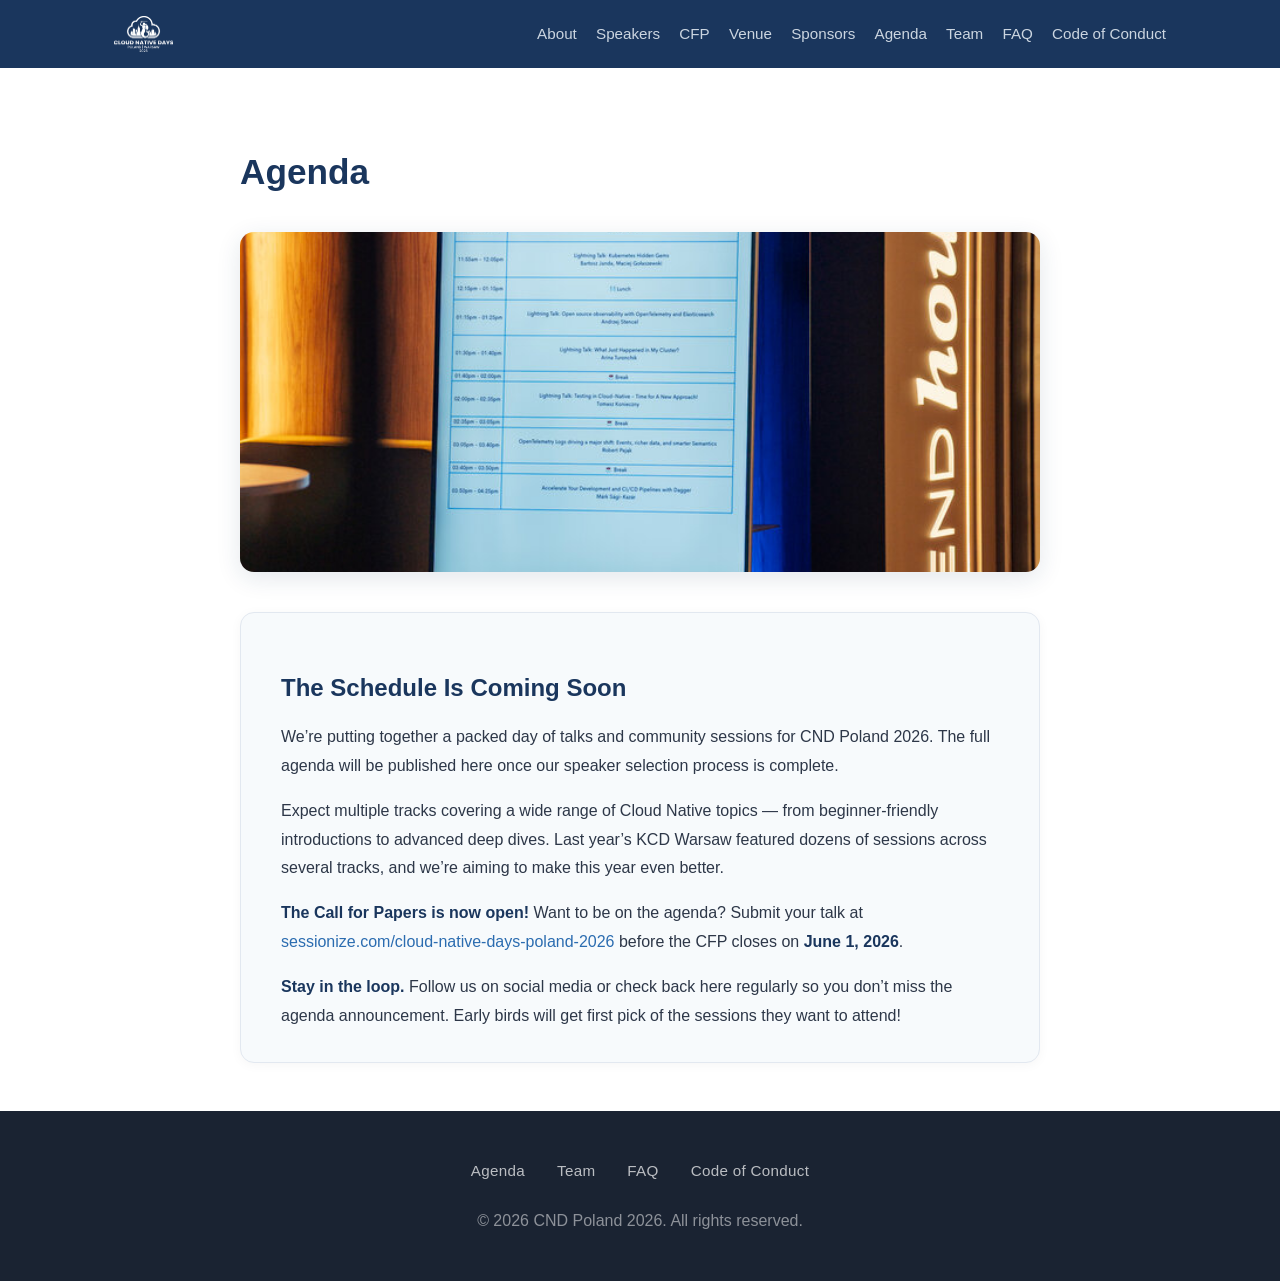
==== agenda/index.html @ 9ccfc81f "Deploy production from d3d380d" ====
<!doctype html><html lang=en><head><meta charset=utf-8><meta name=viewport content="width=device-width,initial-scale=1"><title>Agenda | CND Poland 2026</title>
<meta name=description content="CND Poland 2026 — IT Conference"><link rel=icon href=/favicon.ico sizes=32x32><link rel=icon href=/favicon.svg type=image/svg+xml><link rel=stylesheet href=/css/style.213be12e123b2d09a04a9ec3684555b9e5cbd0477514c7aa9b24eac82fc179b1.css integrity="sha256-ITvhLhI7LQmgSp7DaEVVueXL0Ed1FMeqmyTqyC/BebE="></head><body><header class=site-header><div class="container header-inner"><a href=/ class=site-logo><img src=/images/cnd_full_white.png alt="CND Poland 2026" class=site-logo-img></a><nav class=site-nav><button class=nav-toggle aria-label="Toggle navigation">&#9776;</button><ul class=nav-list><li><a href=/#about data-anchor=true>About</a></li><li><a href=/#speakers data-anchor=true>Speakers</a></li><li><a href=/#cfp data-anchor=true>CFP</a></li><li><a href=/#venue data-anchor=true>Venue</a></li><li><a href=/#sponsors data-anchor=true>Sponsors</a></li><li><a href=/agenda/>Agenda</a></li><li><a href=/team/>Team</a></li><li><a href=/faq/>FAQ</a></li><li><a href=/code-of-conduct/>Code of Conduct</a></li></ul></nav></div></header><main class=container><section class=page><h1>Agenda</h1><div class=placeholder-section><img class=placeholder-banner src=/images/kcd2025/agenda-placeholder.jpg alt="Agenda board at KCD Warsaw 2025"><div class=placeholder-content><h3 id=the-schedule-is-coming-soon>The Schedule Is Coming Soon</h3><p>We&rsquo;re putting together a packed day of talks and community sessions for CND Poland 2026. The full agenda will be published here once our speaker selection process is complete.</p><p>Expect multiple tracks covering a wide range of Cloud Native topics — from beginner-friendly introductions to advanced deep dives. Last year&rsquo;s KCD Warsaw featured dozens of sessions across several tracks, and we&rsquo;re aiming to make this year even better.</p><p><strong>The Call for Papers is now open!</strong> Want to be on the agenda? Submit your talk at <a href=https://sessionize.com/cloud-native-days-poland-2026>sessionize.com/cloud-native-days-poland-2026</a> before the CFP closes on <strong>June 1, 2026</strong>.</p><p><strong>Stay in the loop.</strong> Follow us on social media or check back here regularly so you don&rsquo;t miss the agenda announcement. Early birds will get first pick of the sessions they want to attend!</p></div></div></section></main><footer class=site-footer><div class=container><nav class=footer-links><a href=/agenda/>Agenda</a>
<a href=/team/>Team</a>
<a href=/faq/>FAQ</a>
<a href=/code-of-conduct/>Code of Conduct</a></nav><p>&copy; 2026 CND Poland 2026. All rights reserved.</p></div></footer><script>document.querySelector(".nav-toggle").addEventListener("click",function(){document.querySelector(".nav-list").classList.toggle("open")}),document.querySelectorAll(".nav-list a").forEach(function(e){e.addEventListener("click",function(){document.querySelector(".nav-list").classList.remove("open")})});const header=document.querySelector(".site-header");window.addEventListener("scroll",()=>{header.classList.toggle("scrolled",window.scrollY>50)});const revealElements=document.querySelectorAll(".reveal"),revealObserver=new IntersectionObserver(e=>{e.forEach((e)=>{if(e.isIntersecting){const t=e.target.dataset.delay||0;setTimeout(()=>{e.target.classList.add("visible")},t),revealObserver.unobserve(e.target)}})},{threshold:.1,rootMargin:"0px 0px -50px 0px"});revealElements.forEach((e)=>{const n=e.parentElement,s=n?n.querySelectorAll(".reveal"):[];if(s.length>1){const t=Array.from(s).indexOf(e);e.dataset.delay=t*100}revealObserver.observe(e)});function scrollToHash(e){const t=document.querySelector(e);if(t){const e=document.querySelector(".site-header").offsetHeight,n=t.getBoundingClientRect().top+window.pageYOffset-e-16;window.scrollTo({top:n,behavior:"smooth"})}}document.querySelectorAll('a[href^="#"], a[href^="/#"]').forEach(e=>{e.addEventListener("click",function(e){const t=this.getAttribute("href"),n=t.startsWith("/#")?t.substring(1):t;(t.startsWith("#")||t.startsWith("/#")&&window.location.pathname==="/"||window.location.pathname==="/index.html")&&(e.preventDefault(),scrollToHash(n),history.pushState(null,null,n))})}),window.location.hash&&setTimeout(function(){scrollToHash(window.location.hash)},100)</script></body></html>
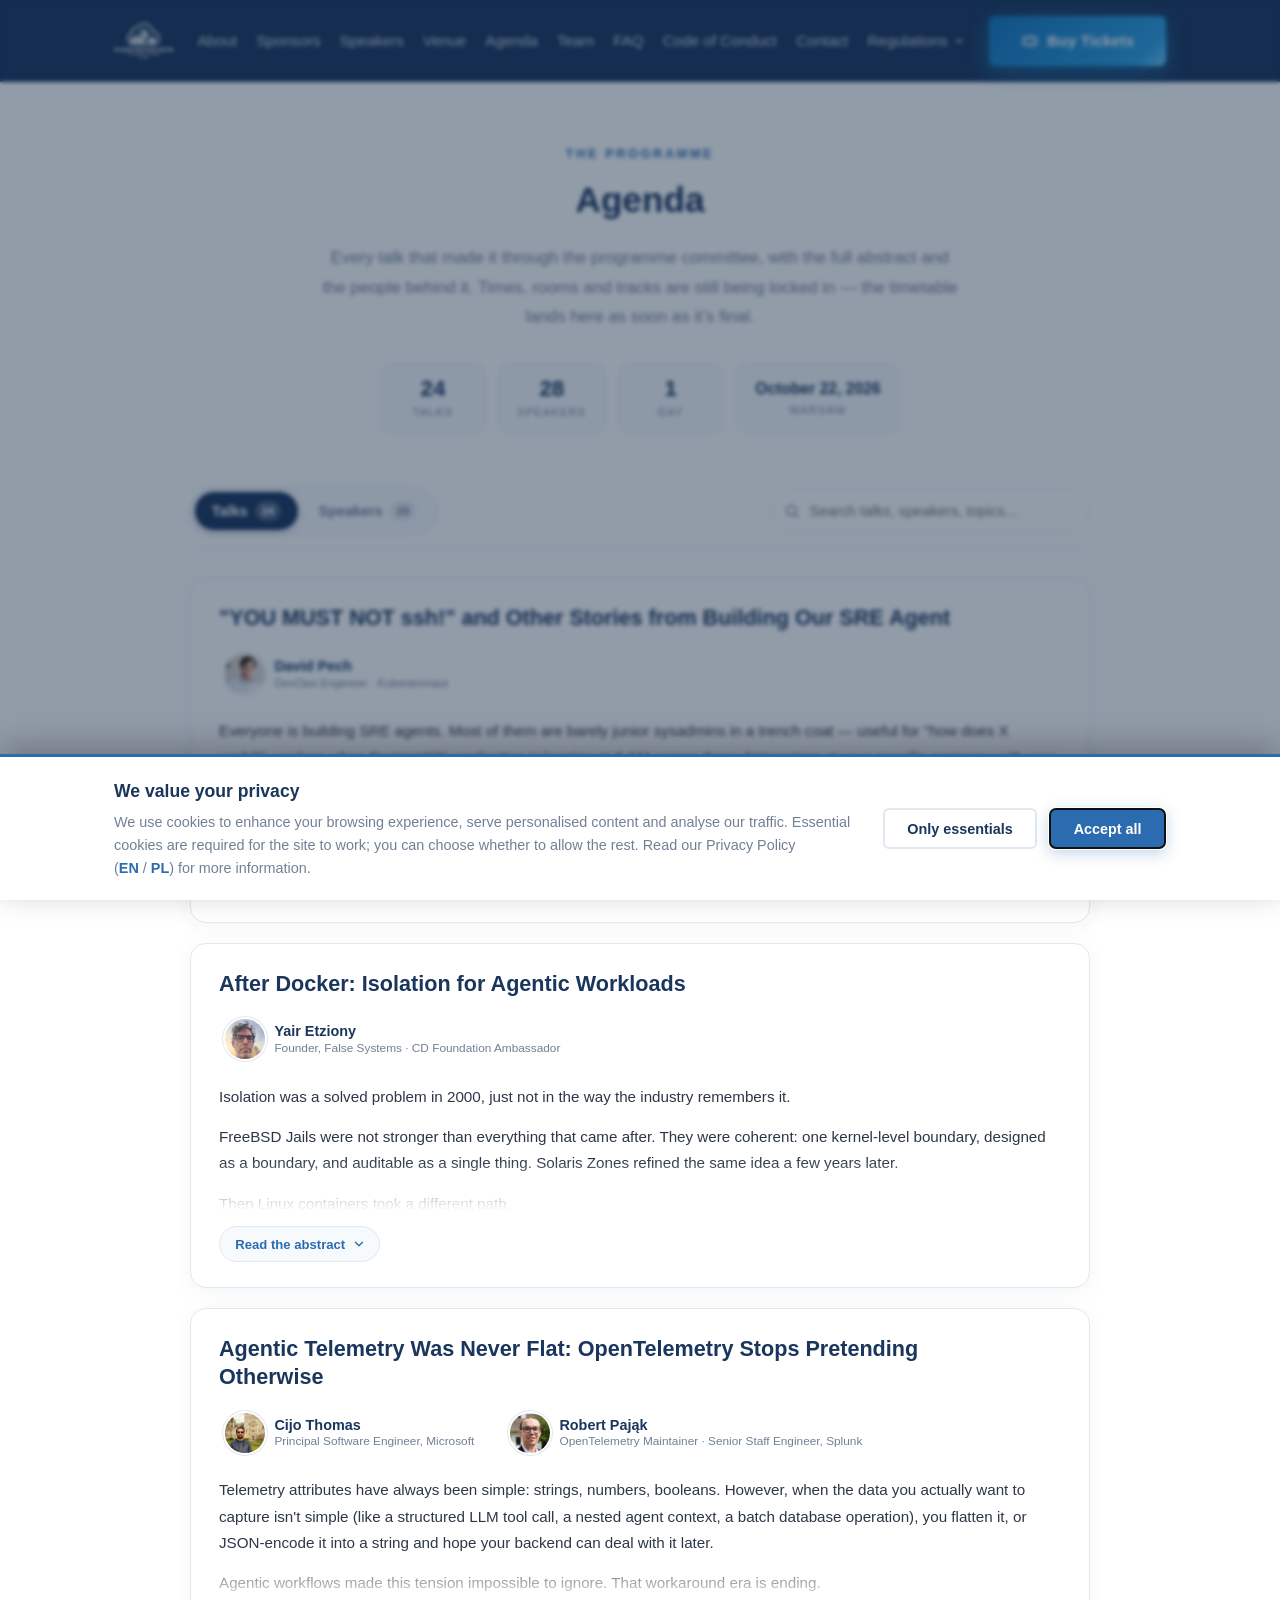
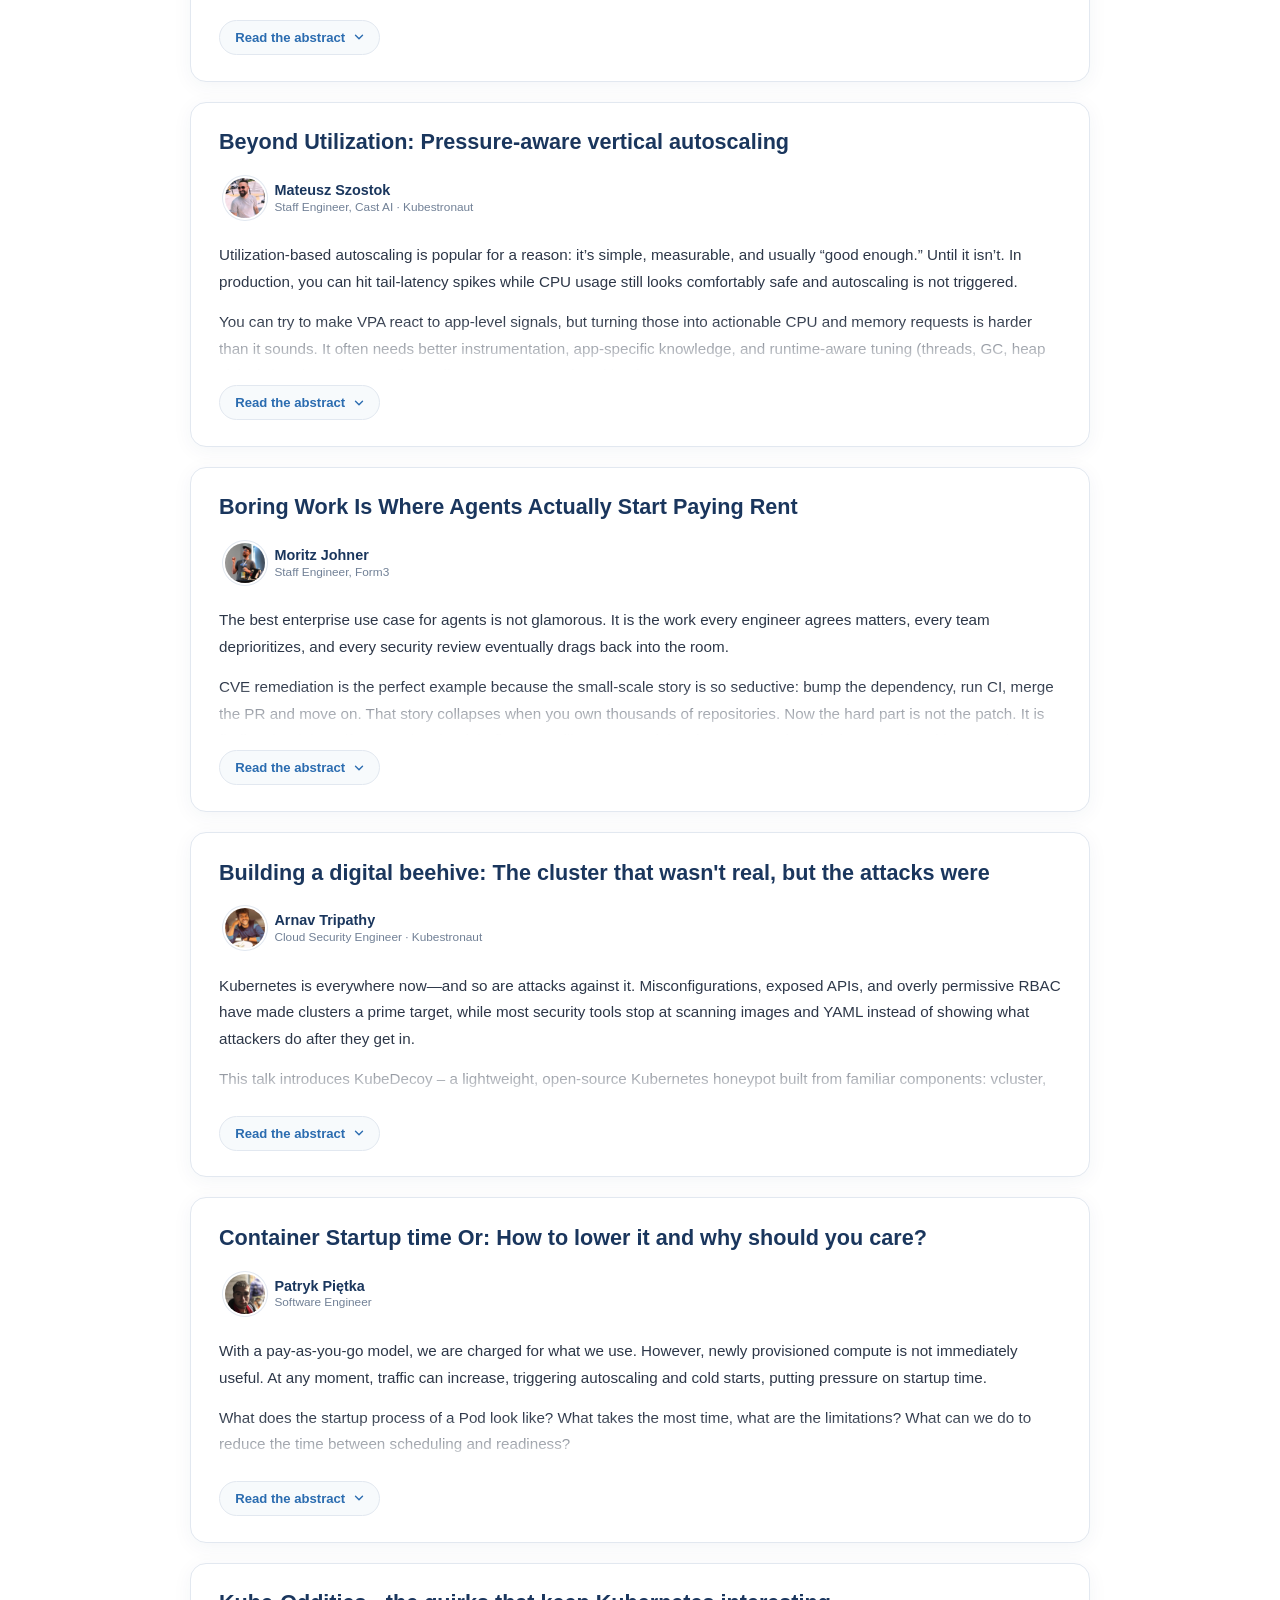
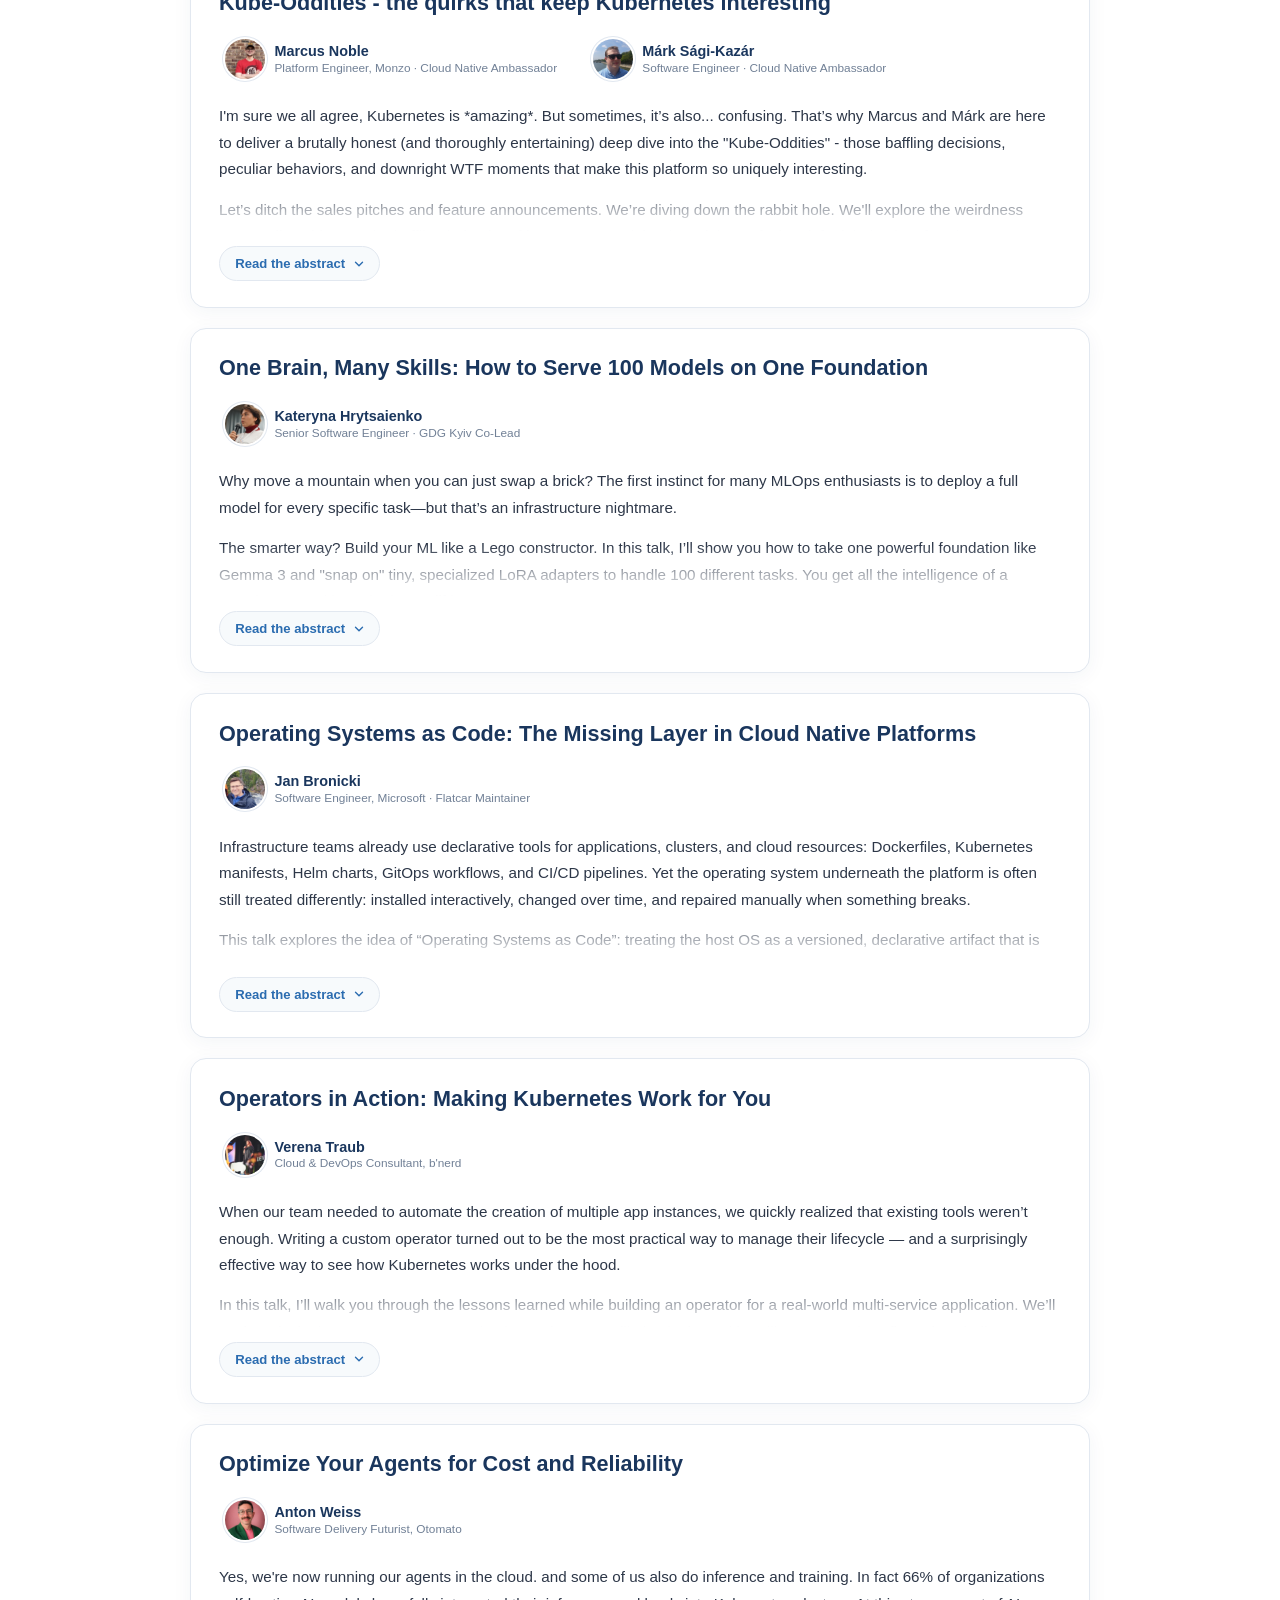
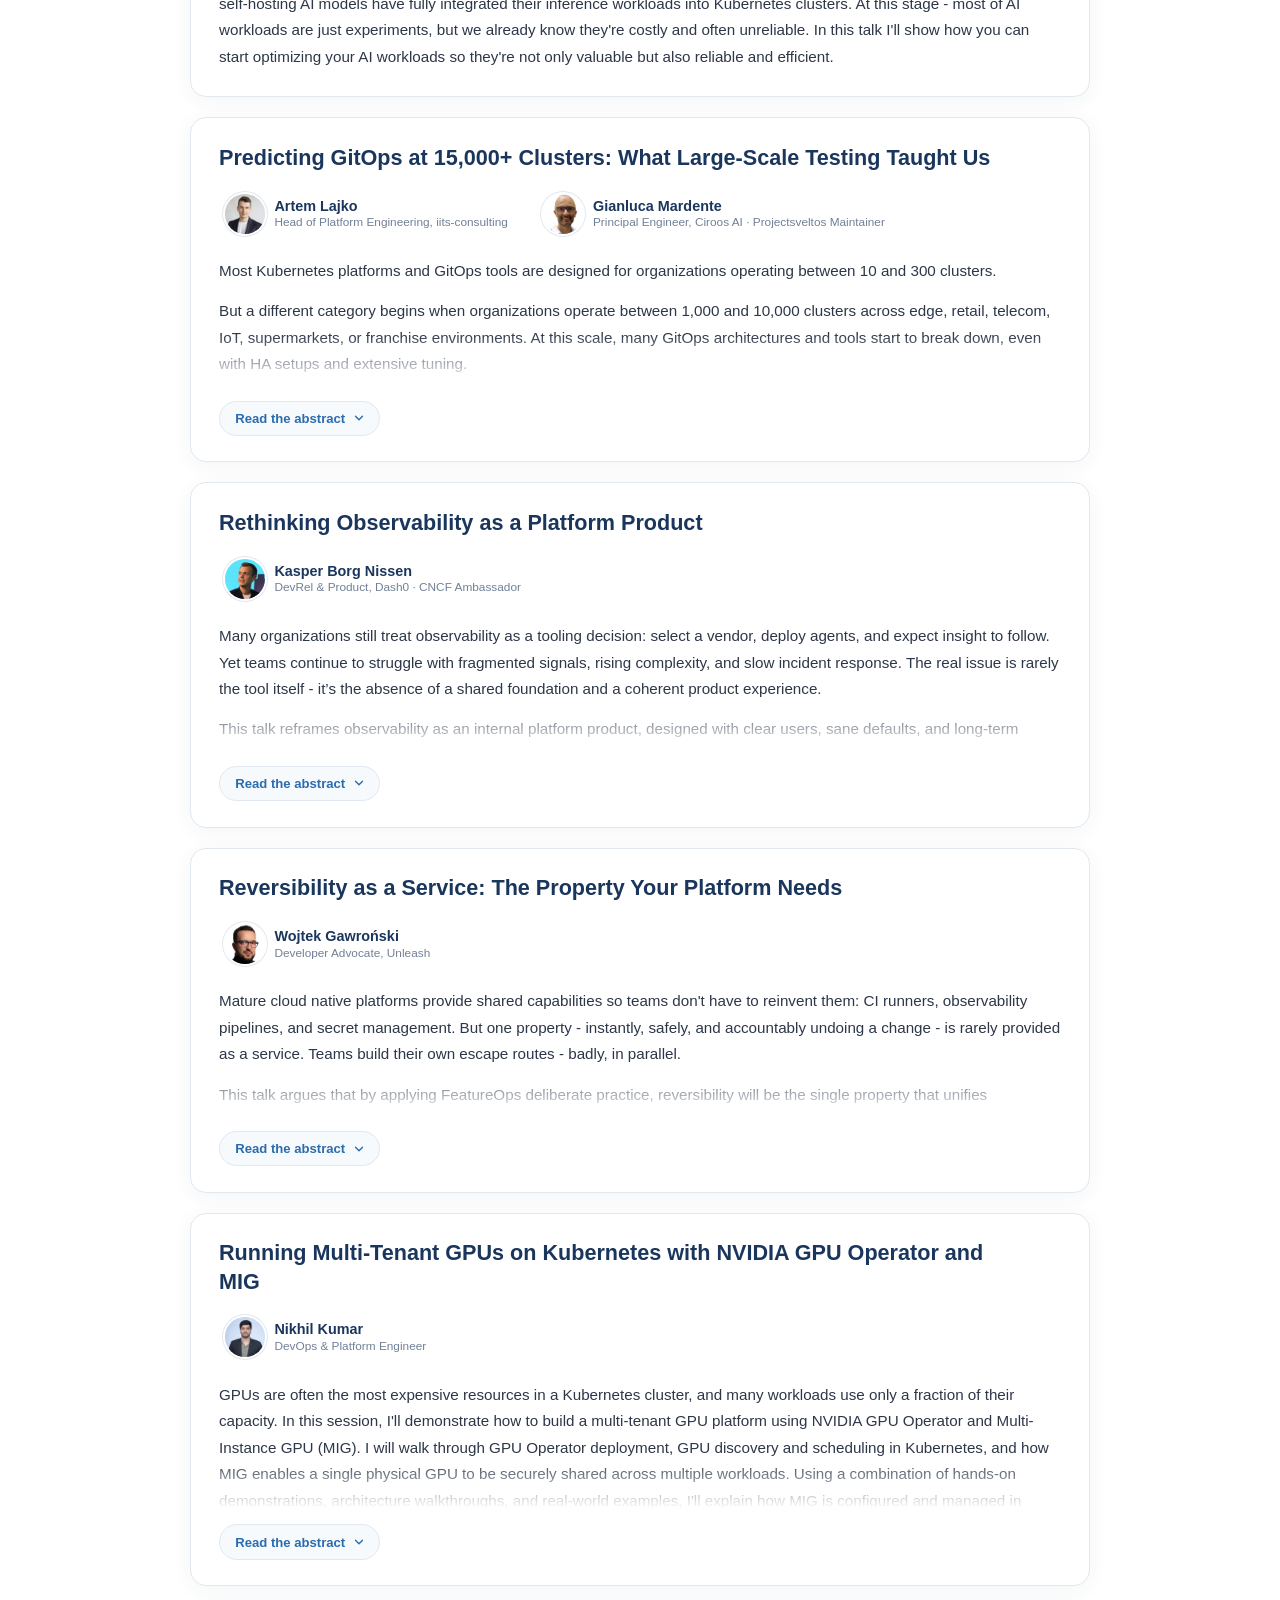
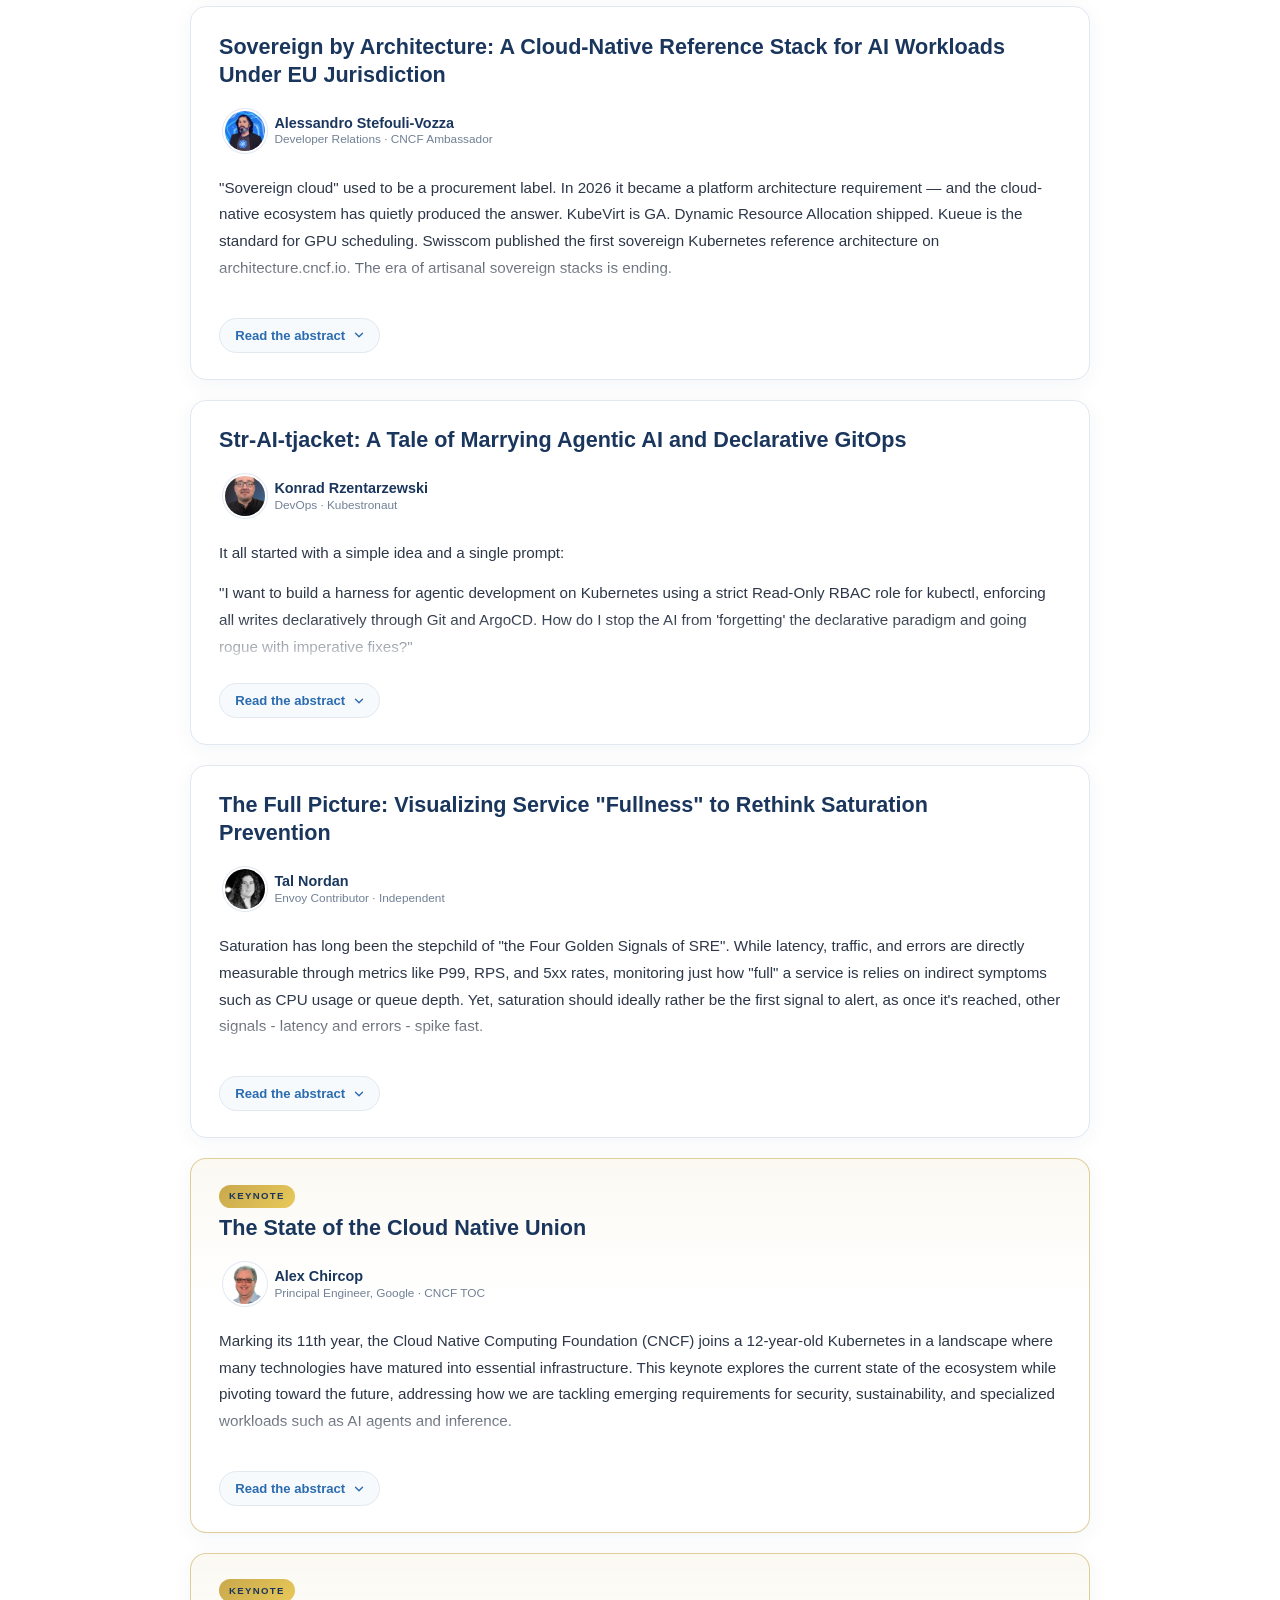
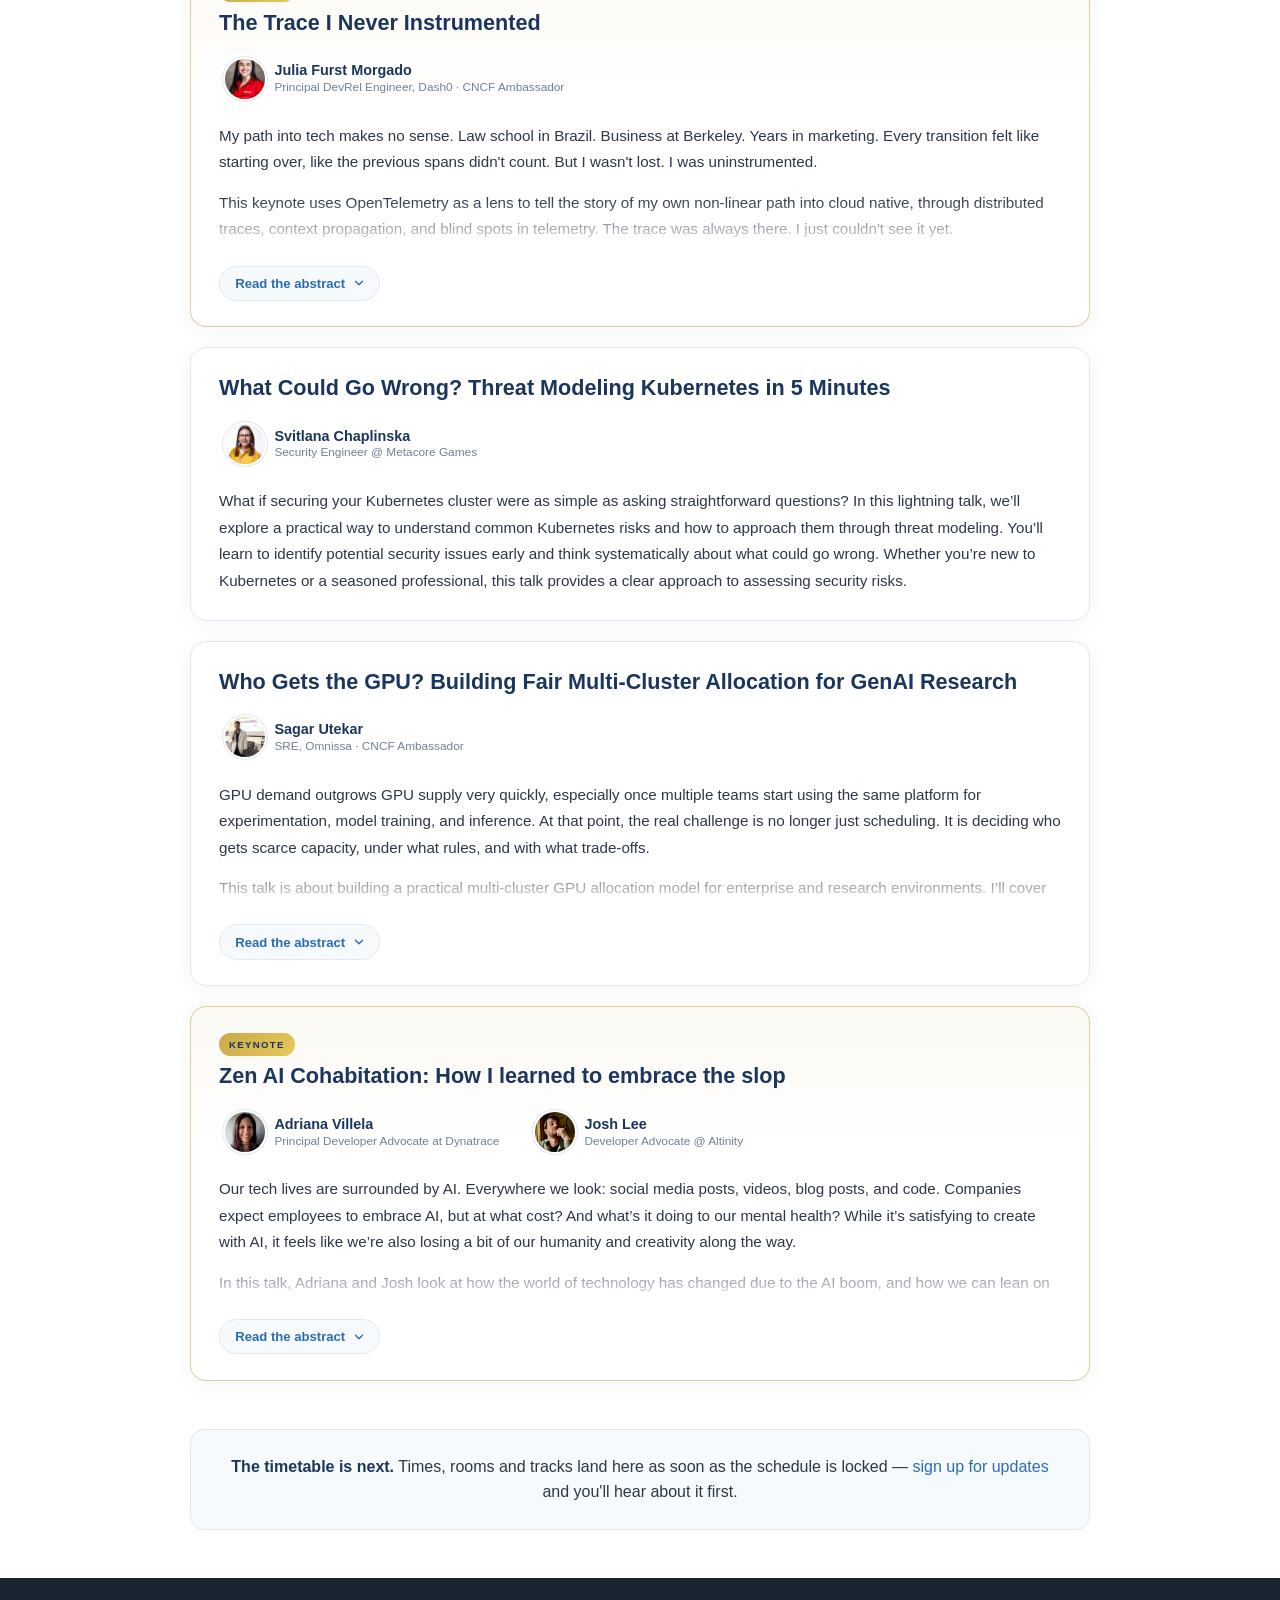
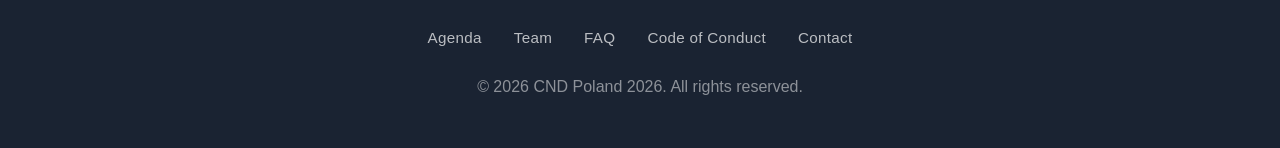
==== commit b3b227b6: "Deploy production from 17d3562" ====
--- a/agenda/index.html
+++ b/agenda/index.html
@@ -1,5 +1,584 @@
-<!doctype html><html lang=en><head><meta charset=utf-8><meta name=viewport content="width=device-width,initial-scale=1"><title>Agenda | CND Poland 2026</title>
-<meta name=description content="CND Poland 2026 — IT Conference"><link rel=icon href=/favicon.ico sizes=32x32><link rel=icon href=/favicon.svg type=image/svg+xml><link rel=stylesheet href=/css/style.213be12e123b2d09a04a9ec3684555b9e5cbd0477514c7aa9b24eac82fc179b1.css integrity="sha256-ITvhLhI7LQmgSp7DaEVVueXL0Ed1FMeqmyTqyC/BebE="></head><body><header class=site-header><div class="container header-inner"><a href=/ class=site-logo><img src=/images/cnd_full_white.png alt="CND Poland 2026" class=site-logo-img></a><nav class=site-nav><button class=nav-toggle aria-label="Toggle navigation">&#9776;</button><ul class=nav-list><li><a href=/#about data-anchor=true>About</a></li><li><a href=/#speakers data-anchor=true>Speakers</a></li><li><a href=/#cfp data-anchor=true>CFP</a></li><li><a href=/#venue data-anchor=true>Venue</a></li><li><a href=/#sponsors data-anchor=true>Sponsors</a></li><li><a href=/agenda/>Agenda</a></li><li><a href=/team/>Team</a></li><li><a href=/faq/>FAQ</a></li><li><a href=/code-of-conduct/>Code of Conduct</a></li></ul></nav></div></header><main class=container><section class=page><h1>Agenda</h1><div class=placeholder-section><img class=placeholder-banner src=/images/kcd2025/agenda-placeholder.jpg alt="Agenda board at KCD Warsaw 2025"><div class=placeholder-content><h3 id=the-schedule-is-coming-soon>The Schedule Is Coming Soon</h3><p>We&rsquo;re putting together a packed day of talks and community sessions for CND Poland 2026. The full agenda will be published here once our speaker selection process is complete.</p><p>Expect multiple tracks covering a wide range of Cloud Native topics — from beginner-friendly introductions to advanced deep dives. Last year&rsquo;s KCD Warsaw featured dozens of sessions across several tracks, and we&rsquo;re aiming to make this year even better.</p><p><strong>The Call for Papers is now open!</strong> Want to be on the agenda? Submit your talk at <a href=https://sessionize.com/cloud-native-days-poland-2026>sessionize.com/cloud-native-days-poland-2026</a> before the CFP closes on <strong>June 1, 2026</strong>.</p><p><strong>Stay in the loop.</strong> Follow us on social media or check back here regularly so you don&rsquo;t miss the agenda announcement. Early birds will get first pick of the sessions they want to attend!</p></div></div></section></main><footer class=site-footer><div class=container><nav class=footer-links><a href=/agenda/>Agenda</a>
-<a href=/team/>Team</a>
+<!doctype html><html lang=en><head><meta charset=utf-8><meta name=viewport content="width=device-width,initial-scale=1"><title>Agenda | CND Poland 2026</title><meta name=description content="CND Poland 2026 — IT Conference"><link rel=icon href=/favicon.ico sizes=32x32><link rel=icon href=/favicon.svg type=image/svg+xml><link rel=stylesheet href=/css/style.ac0cfa5d1c7434da34b11d1e015dd5b90e2026293cc47d8491f9382605642dbe.css integrity="sha256-rAz6XRx0NNo0sR0eAV3VuQ4gJik8xH2Ekfk4JgVkLb4="></head><body><header class=site-header><div class="container header-inner"><a href=/ class=site-logo><img src=/images/cnd_full_white.png alt="CND Poland 2026" class=site-logo-img></a><div class=header-actions><nav class=site-nav><button class=nav-toggle aria-label="Toggle navigation">&#9776;</button><ul class=nav-list><li><a href=/#about data-anchor=true>About</a></li><li><a href=/#sponsors data-anchor=true>Sponsors</a></li><li><a href=/#speakers data-anchor=true>Speakers</a></li><li><a href=/#venue data-anchor=true>Venue</a></li><li><a href=/agenda/>Agenda</a></li><li><a href=/#team data-anchor=true>Team</a></li><li><a href=/faq/>FAQ</a></li><li><a href=/code-of-conduct/>Code of Conduct</a></li><li><a href=/contact/>Contact</a></li><li class=nav-dropdown><button type=button class=nav-dropdown-toggle aria-haspopup=true aria-expanded=false>
+Regulations
+<svg class="nav-caret" width="12" height="12" viewBox="0 0 24 24" fill="none" stroke="currentColor" stroke-width="2.5" stroke-linecap="round" stroke-linejoin="round" aria-hidden="true"><path d="M6 9l6 6 6-6"/></svg></button><ul class=nav-dropdown-menu><li class=nav-doc><span class=nav-doc-name>Privacy Policy</span>
+<a href=/files/regulations/privacy-pol.pdf target=_blank rel="noopener noreferrer">(PL)</a>
+<a href=/files/regulations/privacy-eng.pdf target=_blank rel="noopener noreferrer">(EN)</a></li><li class=nav-doc><span class=nav-doc-name>Terms of Service</span>
+<a href=/files/regulations/terms-of-service-pol.pdf target=_blank rel="noopener noreferrer">(PL)</a>
+<a href=/files/regulations/terms-of-service-eng.pdf target=_blank rel="noopener noreferrer">(EN)</a></li><li class=nav-doc><span class=nav-doc-name>Regulations</span>
+<a href=/files/regulations/regulations-electronic-services-pol.pdf target=_blank rel="noopener noreferrer">(PL)</a>
+<a href=/files/regulations/regulations-electronic-services-eng.pdf target=_blank rel="noopener noreferrer">(EN)</a></li></ul></li></ul></nav><a href=https://cnd2026.konfeo.com/ class="btn btn-ticket nav-ticket" target=_blank rel=noopener aria-label="Buy tickets for CND Poland 2026"><svg width="18" height="18" viewBox="0 0 24 24" fill="none" stroke="currentColor" stroke-width="2" stroke-linecap="round" stroke-linejoin="round" aria-hidden="true"><path d="M3 9a2 2 0 012-2h14a2 2 0 012 2v1a2 2 0 000 4v1a2 2 0 01-2 2H5a2 2 0 01-2-2v-1a2 2 0 000-4z"/><path d="M13 5v2"/><path d="M13 11v2"/><path d="M13 17v2"/></svg>
+<span class=nav-ticket-label>Buy Tickets</span><span class=nav-ticket-label-short>Tickets</span></a></div></div></header><main class=container><section class="page programme"><header class=programme-head><span class=section-label>THE PROGRAMME</span><h1>Agenda</h1><div class=programme-intro><p>Every talk that made it through the programme committee, with the full abstract and the people behind it. Times, rooms and tracks are still being locked in — the timetable lands here as soon as it&rsquo;s final.</p></div><ul class=programme-stats><li><strong>24</strong><span>talks</span></li><li><strong>28</strong><span>speakers</span></li><li><strong>1</strong><span>day</span></li><li><strong>October 22, 2026</strong><span>Warsaw</span></li></ul></header><div class=programme-controls><div class=programme-tabs role=tablist aria-label="Browse the programme"><button type=button role=tab id=tab-talks aria-controls=panel-talks aria-selected=true data-panel=panel-talks>
+Talks <span class=programme-tab-count>24</span>
+</button>
+<button type=button role=tab id=tab-speakers aria-controls=panel-speakers aria-selected=false data-panel=panel-speakers>
+Speakers <span class=programme-tab-count>28</span></button></div><div class=programme-search><svg class="programme-search-icon" width="16" height="16" viewBox="0 0 24 24" fill="none" stroke="currentColor" stroke-width="2.2" stroke-linecap="round" stroke-linejoin="round" aria-hidden="true"><circle cx="11" cy="11" r="7"/><line x1="16.5" y1="16.5" x2="21" y2="21"/></svg>
+<input type=search id=programme-filter placeholder="Search talks, speakers, topics…" aria-label="Search the programme" autocomplete=off>
+<button type=button class=programme-search-clear aria-label="Clear search" hidden>
+<svg width="14" height="14" viewBox="0 0 24 24" fill="none" stroke="currentColor" stroke-width="2.4" stroke-linecap="round" aria-hidden="true"><line x1="6" y1="6" x2="18" y2="18"/><line x1="18" y1="6" x2="6" y2="18"/></svg></button></div></div><p class=programme-result role=status hidden></p><div class=programme-panel id=panel-talks role=tabpanel aria-labelledby=tab-talks><article class=talk-card id=talk-you-must-not-ssh-and-other-stories-from-building data-search='"you must not ssh!" and other stories from building our sre agent david pech everyone is building sre agents. most of them are barely junior sysadmins in a trench coat — useful for "how does x work?", useless when postgresql replication is lagging at 3 am across three datacenters at your specific company with your specific puppet module.
+
+we started out obsessing over the tech stack, but after months in production, we learned a few hard truths: the agent framework? it doesn&#39;t really matter that much. the llm model or vendor? doesn&#39;t matter nearly as much as you think. providing misleading docs? a massive problem. fear of autonomy? like handcuffing your agent and getting only 10% out of it. not unit-testing the context? likely you&#39;ll degrade in the future versions and lose people&#39;s trust.
+
+we&#39;ll walk through what surprised us, what the agent still gets wrong, and why security is the hardest third nobody talks about. no vendor pitch, just a story from the trenches so you can get "more realistic" about this.'><div class=talk-card-head><h2 class=talk-title>"YOU MUST NOT ssh!" and Other Stories from Building Our SRE Agent</h2><a class=anchor-link href=#talk-you-must-not-ssh-and-other-stories-from-building aria-label='Link to “"YOU MUST NOT ssh!" and Other Stories from Building Our SRE Agent”' title="Copy link to this talk"><svg width="15" height="15" viewBox="0 0 24 24" fill="none" stroke="currentColor" stroke-width="2" stroke-linecap="round" stroke-linejoin="round" aria-hidden="true"><path d="M10 13a5 5 0 007.5.5l3-3a5 5 0 00-7-7l-1.7 1.7"/><path d="M14 11a5 5 0 00-7.5-.5l-3 3a5 5 0 007 7l1.7-1.7"/></svg></a></div><div class=talk-speakers><a class=talk-speaker href=#speaker-david-pech><img src=/images/speakers/david-pech.jpg alt loading=lazy width=88 height=88>
+<span class=talk-speaker-text><span class=talk-speaker-name>David Pech</span>
+<span class=talk-speaker-role>DevOps Engineer · Kubestronaut</span></span></a></div><div class="talk-abstract prose" id=talk-you-must-not-ssh-and-other-stories-from-building-abstract><p>Everyone is building SRE agents. Most of them are barely junior sysadmins in a trench coat — useful for "how does X work?", useless when PostgreSQL replication is lagging at 3 AM across three datacenters at your specific company with your specific Puppet module.</p><p>We started out obsessing over the tech stack, but after months in production, we learned a few hard truths: The agent framework? It doesn't really matter that much. The LLM model or vendor? Doesn't matter nearly as much as you think. Providing misleading docs? A massive problem. Fear of autonomy? Like handcuffing your agent and getting only 10% out of it. Not unit-testing the context? Likely you'll degrade in the future versions and lose people's trust.</p><p>We'll walk through what surprised us, what the agent still gets wrong, and why security is the hardest third nobody talks about. No vendor pitch, just a story from the trenches so you can get "more realistic" about this.</p></div><button type=button class=talk-toggle aria-expanded=true aria-controls=talk-you-must-not-ssh-and-other-stories-from-building-abstract hidden>
+<span class=talk-toggle-label></span>
+<svg width="14" height="14" viewBox="0 0 24 24" fill="none" stroke="currentColor" stroke-width="2.4" stroke-linecap="round" stroke-linejoin="round" aria-hidden="true"><polyline points="6 9 12 15 18 9"/></svg></button></article><article class=talk-card id=talk-after-docker-isolation-for-agentic-workloads data-search="after docker: isolation for agentic workloads yair etziony isolation was a solved problem in 2000, just not in the way the industry remembers it.
+
+freebsd jails were not stronger than everything that came after. they were coherent: one kernel-level boundary, designed as a boundary, and auditable as a single thing. solaris zones refined the same idea a few years later.
+
+then linux containers took a different path.
+
+docker did not win because it was the purest isolation model. it won because it made containers usable. it gave developers a clean interface, a simple workflow, a good mental model, and a way to package and run software without caring too much about the machinery underneath. that mattered. good developer experience beat a cleaner theory of isolation, and for the workloads of the time, that was mostly the right trade.
+
+a service was usually predictable. it had a known filesystem shape, a known network posture, a mostly stable syscall surface, and most of its behavior was decided before runtime. you could build an image, ship it, constrain it, observe it, and move on.
+
+agents break that assumption.
+
+an agent can spawn subprocesses at runtime. it can call endpoints nobody hardcoded. it can write to paths created from context gathered mid-run. it can use credentials, tools, plugins, prompts, generated code, and remote apis as part of one execution flow. the behavior that matters is no longer fully visible when the container starts.
+
+agents also do not carry the operational judgment humans quietly rely on. they do not naturally understand ownership, blast radius, production etiquette, or the difference between “technically allowed” and “obviously a bad idea.” they can follow instructions and use tools, but they do not share the human context that usually stops an operator before the damage happens.
+
+that is why the old isolation question comes back.
+
+not because jails or zones should simply return as they were. and not because docker was wrong. docker solved usability for a generation of software delivery. but agentic workflows expose a different problem: how do you isolate something whose shape is discovered while it runs?
+
+this talk traces the line from jails and zones to docker and linux containers, and then asks what should be revived for the agentic era. the answer is not nostalgia. it is old ideas rebuilt with new mechanisms: coherent boundaries, runtime policy, and isolation-first design for workloads that no longer know their own edges in advance.
+
+ebpf lsm is one possible way linux can get there. it matters because it lets policy live close to the kernel boundary while still being programmable at runtime. but the larger point is simpler: the next runtime should not only be easy to use. it should be built for the strange, dynamic, semi-informed workloads we are now creating."><div class=talk-card-head><h2 class=talk-title>After Docker: Isolation for Agentic Workloads</h2><a class=anchor-link href=#talk-after-docker-isolation-for-agentic-workloads aria-label="Link to “After Docker: Isolation for Agentic Workloads”" title="Copy link to this talk"><svg width="15" height="15" viewBox="0 0 24 24" fill="none" stroke="currentColor" stroke-width="2" stroke-linecap="round" stroke-linejoin="round" aria-hidden="true"><path d="M10 13a5 5 0 007.5.5l3-3a5 5 0 00-7-7l-1.7 1.7"/><path d="M14 11a5 5 0 00-7.5-.5l-3 3a5 5 0 007 7l1.7-1.7"/></svg></a></div><div class=talk-speakers><a class=talk-speaker href=#speaker-yair-etziony><img src=/images/speakers/yair-etziony.jpg alt loading=lazy width=88 height=88>
+<span class=talk-speaker-text><span class=talk-speaker-name>Yair Etziony</span>
+<span class=talk-speaker-role>Founder, False Systems · CD Foundation Ambassador</span></span></a></div><div class="talk-abstract prose" id=talk-after-docker-isolation-for-agentic-workloads-abstract><p>Isolation was a solved problem in 2000, just not in the way the industry remembers it.</p><p>FreeBSD Jails were not stronger than everything that came after. They were coherent: one kernel-level boundary, designed as a boundary, and auditable as a single thing. Solaris Zones refined the same idea a few years later.</p><p>Then Linux containers took a different path.</p><p>Docker did not win because it was the purest isolation model. It won because it made containers usable. It gave developers a clean interface, a simple workflow, a good mental model, and a way to package and run software without caring too much about the machinery underneath. That mattered. Good developer experience beat a cleaner theory of isolation, and for the workloads of the time, that was mostly the right trade.</p><p>A service was usually predictable. It had a known filesystem shape, a known network posture, a mostly stable syscall surface, and most of its behavior was decided before runtime. You could build an image, ship it, constrain it, observe it, and move on.</p><p>Agents break that assumption.</p><p>An agent can spawn subprocesses at runtime. It can call endpoints nobody hardcoded. It can write to paths created from context gathered mid-run. It can use credentials, tools, plugins, prompts, generated code, and remote APIs as part of one execution flow. The behavior that matters is no longer fully visible when the container starts.</p><p>Agents also do not carry the operational judgment humans quietly rely on. They do not naturally understand ownership, blast radius, production etiquette, or the difference between “technically allowed” and “obviously a bad idea.” They can follow instructions and use tools, but they do not share the human context that usually stops an operator before the damage happens.</p><p>That is why the old isolation question comes back.</p><p>Not because Jails or Zones should simply return as they were. And not because Docker was wrong. Docker solved usability for a generation of software delivery. But agentic workflows expose a different problem: how do you isolate something whose shape is discovered while it runs?</p><p>This talk traces the line from Jails and Zones to Docker and Linux containers, and then asks what should be revived for the agentic era. The answer is not nostalgia. It is old ideas rebuilt with new mechanisms: coherent boundaries, runtime policy, and isolation-first design for workloads that no longer know their own edges in advance.</p><p>eBPF LSM is one possible way Linux can get there. It matters because it lets policy live close to the kernel boundary while still being programmable at runtime. But the larger point is simpler: the next runtime should not only be easy to use. It should be built for the strange, dynamic, semi-informed workloads we are now creating.</p></div><button type=button class=talk-toggle aria-expanded=true aria-controls=talk-after-docker-isolation-for-agentic-workloads-abstract hidden>
+<span class=talk-toggle-label></span>
+<svg width="14" height="14" viewBox="0 0 24 24" fill="none" stroke="currentColor" stroke-width="2.4" stroke-linecap="round" stroke-linejoin="round" aria-hidden="true"><polyline points="6 9 12 15 18 9"/></svg></button></article><article class=talk-card id=talk-agentic-telemetry-was-never-flat-opentelemetry data-search="agentic telemetry was never flat: opentelemetry stops pretending otherwise cijo thomas robert pająk telemetry attributes have always been simple: strings, numbers, booleans. however, when the data you actually want to capture isn't simple (like a structured llm tool call, a nested agent context, a batch database operation), you flatten it, or json-encode it into a string and hope your backend can deal with it later.
+agentic workflows made this tension impossible to ignore. that workaround era is ending.
+opentelemetry now supports complex attribute types on spans — nested maps, arrays of objects, byte arrays, structured values — starting with the wire protocol, with api and sdk support rolling out across languages. spans join logs in being able to carry data that reflects reality, not a flattened approximation of it.
+this matters most right now for agentic ai workloads, where the data is inherently structured: multi-turn message histories, tool definitions, per-step agent contexts. forcing this into flat attributes was never a good fit - it was just the only option.
+but expressive power comes with new responsibilities. this session covers:
+why flat attributes exist and the real tradeoffs they encode
+what complex attribute support unlocks at the spec and sdk level.
+applying limits in a complex world
+equality, serialization, and interoperability - what happens on non-otlp paths and why it matters for processors and exporters
+performance costs across apis, sdks, and the collector
+when to use complex attributes and when flat is still the right choice - and why semantic conventions still prefer flat for indexed, aggregatable dimensions
+leave with concrete rules for when to embrace structure, when to flatten, and how to avoid query, storage, and portability surprises."><div class=talk-card-head><h2 class=talk-title>Agentic Telemetry Was Never Flat: OpenTelemetry Stops Pretending Otherwise</h2><a class=anchor-link href=#talk-agentic-telemetry-was-never-flat-opentelemetry aria-label="Link to “Agentic Telemetry Was Never Flat: OpenTelemetry Stops Pretending Otherwise”" title="Copy link to this talk"><svg width="15" height="15" viewBox="0 0 24 24" fill="none" stroke="currentColor" stroke-width="2" stroke-linecap="round" stroke-linejoin="round" aria-hidden="true"><path d="M10 13a5 5 0 007.5.5l3-3a5 5 0 00-7-7l-1.7 1.7"/><path d="M14 11a5 5 0 00-7.5-.5l-3 3a5 5 0 007 7l1.7-1.7"/></svg></a></div><div class=talk-speakers><a class=talk-speaker href=#speaker-cijo-thomas><img src=/images/speakers/cijo-thomas.jpg alt loading=lazy width=88 height=88>
+<span class=talk-speaker-text><span class=talk-speaker-name>Cijo Thomas</span>
+<span class=talk-speaker-role>Principal Software Engineer, Microsoft</span>
+</span></a><a class=talk-speaker href=#speaker-robert-pajak><img src=/images/speakers/robert-pajak.jpg alt loading=lazy width=88 height=88>
+<span class=talk-speaker-text><span class=talk-speaker-name>Robert Pająk</span>
+<span class=talk-speaker-role>OpenTelemetry Maintainer · Senior Staff Engineer, Splunk</span></span></a></div><div class="talk-abstract prose" id=talk-agentic-telemetry-was-never-flat-opentelemetry-abstract><p>Telemetry attributes have always been simple: strings, numbers, booleans. However, when the data you actually want to capture isn't simple (like a structured LLM tool call, a nested agent context, a batch database operation), you flatten it, or JSON-encode it into a string and hope your backend can deal with it later.</p><p>Agentic workflows made this tension impossible to ignore. That workaround era is ending.</p><p>OpenTelemetry now supports complex attribute types on spans — nested maps, arrays of objects, byte arrays, structured values — starting with the wire protocol, with API and SDK support rolling out across languages. Spans join logs in being able to carry data that reflects reality, not a flattened approximation of it.</p><p>This matters most right now for agentic AI workloads, where the data is inherently structured: multi-turn message histories, tool definitions, per-step agent contexts. Forcing this into flat attributes was never a good fit - it was just the only option.</p><p>But expressive power comes with new responsibilities. This session covers:</p><p>Why flat attributes exist and the real tradeoffs they encode</p><p>What complex attribute support unlocks at the spec and SDK level.</p><p>Applying limits in a complex world</p><p>Equality, serialization, and interoperability - what happens on non-OTLP paths and why it matters for processors and exporters</p><p>Performance costs across APIs, SDKs, and the Collector</p><p>When to use complex attributes and when flat is still the right choice - and why semantic conventions still prefer flat for indexed, aggregatable dimensions</p><p>Leave with concrete rules for when to embrace structure, when to flatten, and how to avoid query, storage, and portability surprises.</p></div><button type=button class=talk-toggle aria-expanded=true aria-controls=talk-agentic-telemetry-was-never-flat-opentelemetry-abstract hidden>
+<span class=talk-toggle-label></span>
+<svg width="14" height="14" viewBox="0 0 24 24" fill="none" stroke="currentColor" stroke-width="2.4" stroke-linecap="round" stroke-linejoin="round" aria-hidden="true"><polyline points="6 9 12 15 18 9"/></svg></button></article><article class=talk-card id=talk-beyond-utilization-pressure-aware-vertical data-search="beyond utilization: pressure-aware vertical autoscaling mateusz szostok utilization-based autoscaling is popular for a reason: it’s simple, measurable, and usually “good enough.” until it isn’t. in production, you can hit tail-latency spikes while cpu usage still looks comfortably safe and autoscaling is not triggered.
+
+you can try to make vpa react to app-level signals, but turning those into actionable cpu and memory requests is harder than it sounds. it often needs better instrumentation, app-specific knowledge, and runtime-aware tuning (threads, gc, heap sizing) that doesn’t generalize well across teams and workloads.
+
+so we focused on a signal that’s easier to adopt and closer to the real problem: contention. cpu utilization answers “how much did we run?”, but not “how long did we want to run and couldn’t?” linux pressure stall information (psi) captures exactly that by measuring time spent stalled due to insufficient cpu, memory, or i/o. with kubernetes 1.34, psi becomes available out of the box, making it realistic to use in everyday vertical scaling decisions.
+
+in this talk, i'll share our journey of using cpu pressure to detect hidden starvation that utilization misses on tightly packed nodes. we’ll also cover what failed: noisy-neighbor eviction and workload shuffling turned into “musical chairs,” spreading disruption without reducing contention.
+
+our working approach is dynamic resource tuning: psi triggers short-lived cpu request adjustments that decay over time, stabilizing workloads without permanently over-provisioning.
+
+if you want vertical autoscaling that remains reliable under contention, psi is a signal worth promoting from “nice to have” to “first-class.”
+
+## what to learn
+* a practical mental model of **what psi is** and what it can (and can’t) tell you
+* how **requests and limits** really behave in kubernetes, how they map to **cgroups**
+* how to access **psi metrics per workload**
+* anti-patterns to avoid"><div class=talk-card-head><h2 class=talk-title>Beyond Utilization: Pressure-aware vertical autoscaling</h2><a class=anchor-link href=#talk-beyond-utilization-pressure-aware-vertical aria-label="Link to “Beyond Utilization: Pressure-aware vertical autoscaling”" title="Copy link to this talk"><svg width="15" height="15" viewBox="0 0 24 24" fill="none" stroke="currentColor" stroke-width="2" stroke-linecap="round" stroke-linejoin="round" aria-hidden="true"><path d="M10 13a5 5 0 007.5.5l3-3a5 5 0 00-7-7l-1.7 1.7"/><path d="M14 11a5 5 0 00-7.5-.5l-3 3a5 5 0 007 7l1.7-1.7"/></svg></a></div><div class=talk-speakers><a class=talk-speaker href=#speaker-mateusz-szostok><img src=/images/speakers/mateusz-szostok.jpg alt loading=lazy width=88 height=88>
+<span class=talk-speaker-text><span class=talk-speaker-name>Mateusz Szostok</span>
+<span class=talk-speaker-role>Staff Engineer, Cast AI · Kubestronaut</span></span></a></div><div class="talk-abstract prose" id=talk-beyond-utilization-pressure-aware-vertical-abstract><p>Utilization-based autoscaling is popular for a reason: it’s simple, measurable, and usually “good enough.” Until it isn’t. In production, you can hit tail-latency spikes while CPU usage still looks comfortably safe and autoscaling is not triggered.</p><p>You can try to make VPA react to app-level signals, but turning those into actionable CPU and memory requests is harder than it sounds. It often needs better instrumentation, app-specific knowledge, and runtime-aware tuning (threads, GC, heap sizing) that doesn’t generalize well across teams and workloads.</p><p>So we focused on a signal that’s easier to adopt and closer to the real problem: contention. CPU utilization answers “how much did we run?”, but not “how long did we want to run and couldn’t?” Linux Pressure Stall Information (PSI) captures exactly that by measuring time spent stalled due to insufficient CPU, memory, or I/O. With Kubernetes 1.34, PSI becomes available out of the box, making it realistic to use in everyday vertical scaling decisions.</p><p>In this talk, I'll share our journey of using CPU pressure to detect hidden starvation that utilization misses on tightly packed nodes. We’ll also cover what failed: noisy-neighbor eviction and workload shuffling turned into “musical chairs,” spreading disruption without reducing contention.</p><p>Our working approach is dynamic resource tuning: PSI triggers short-lived CPU request adjustments that decay over time, stabilizing workloads without permanently over-provisioning.</p><p>If you want vertical autoscaling that remains reliable under contention, PSI is a signal worth promoting from “nice to have” to “first-class.”</p><p class=prose-lead>What to learn</p><ul class=prose-list><li>A practical mental model of <strong>what PSI is</strong> and what it can (and can’t) tell you</li><li>How <strong>requests and limits</strong> really behave in Kubernetes, how they map to <strong>cgroups</strong></li><li>How to access <strong>PSI metrics per workload</strong></li><li>Anti-patterns to avoid</li></ul></div><button type=button class=talk-toggle aria-expanded=true aria-controls=talk-beyond-utilization-pressure-aware-vertical-abstract hidden>
+<span class=talk-toggle-label></span>
+<svg width="14" height="14" viewBox="0 0 24 24" fill="none" stroke="currentColor" stroke-width="2.4" stroke-linecap="round" stroke-linejoin="round" aria-hidden="true"><polyline points="6 9 12 15 18 9"/></svg></button></article><article class=talk-card id=talk-boring-work-is-where-agents-actually-start-paying data-search="boring work is where agents actually start paying rent moritz johner the best enterprise use case for agents is not glamorous. it is the work every engineer agrees matters, every team deprioritizes, and every security review eventually drags back into the room.
+
+cve remediation is the perfect example because the small-scale story is so seductive: bump the dependency, run ci, merge the pr and move on. that story collapses when you own thousands of repositories. now the hard part is not the patch. it is finding the right artifact, proving the right fix, reconciling ci, containing the agent, and producing enough evidence and observability for people to trust the outcome.
+
+this talk is a production case study of patchpilot, an agentic remediation platform built in a regulated industry. i will show how we moved from prototype to production with controller loops, remediation agents, ci reconciliation, approval boundaries, egress controls, observability, and metrics that proved whether the system was creating value or just burning tokens.
+
+the hard part was not getting an agent to open a pull request. the hard part was making it constrained enough for infosec and useful enough for engineers. this is the story of what failed, what changed, and why boring work might be the best place for agents to prove they belong."><div class=talk-card-head><h2 class=talk-title>Boring Work Is Where Agents Actually Start Paying Rent</h2><a class=anchor-link href=#talk-boring-work-is-where-agents-actually-start-paying aria-label="Link to “Boring Work Is Where Agents Actually Start Paying Rent”" title="Copy link to this talk"><svg width="15" height="15" viewBox="0 0 24 24" fill="none" stroke="currentColor" stroke-width="2" stroke-linecap="round" stroke-linejoin="round" aria-hidden="true"><path d="M10 13a5 5 0 007.5.5l3-3a5 5 0 00-7-7l-1.7 1.7"/><path d="M14 11a5 5 0 00-7.5-.5l-3 3a5 5 0 007 7l1.7-1.7"/></svg></a></div><div class=talk-speakers><a class=talk-speaker href=#speaker-moritz-johner><img src=/images/speakers/moritz-johner.jpg alt loading=lazy width=88 height=88>
+<span class=talk-speaker-text><span class=talk-speaker-name>Moritz Johner</span>
+<span class=talk-speaker-role>Staff Engineer, Form3</span></span></a></div><div class="talk-abstract prose" id=talk-boring-work-is-where-agents-actually-start-paying-abstract><p>The best enterprise use case for agents is not glamorous. It is the work every engineer agrees matters, every team deprioritizes, and every security review eventually drags back into the room.</p><p>CVE remediation is the perfect example because the small-scale story is so seductive: bump the dependency, run CI, merge the PR and move on. That story collapses when you own thousands of repositories. Now the hard part is not the patch. It is finding the right artifact, proving the right fix, reconciling CI, containing the agent, and producing enough evidence and observability for people to trust the outcome.</p><p>This talk is a production case study of PatchPilot, an agentic remediation platform built in a regulated industry. I will show how we moved from prototype to production with controller loops, remediation agents, CI reconciliation, approval boundaries, egress controls, observability, and metrics that proved whether the system was creating value or just burning tokens.</p><p>The hard part was not getting an agent to open a pull request. The hard part was making it constrained enough for infosec and useful enough for engineers. This is the story of what failed, what changed, and why boring work might be the best place for agents to prove they belong.</p></div><button type=button class=talk-toggle aria-expanded=true aria-controls=talk-boring-work-is-where-agents-actually-start-paying-abstract hidden>
+<span class=talk-toggle-label></span>
+<svg width="14" height="14" viewBox="0 0 24 24" fill="none" stroke="currentColor" stroke-width="2.4" stroke-linecap="round" stroke-linejoin="round" aria-hidden="true"><polyline points="6 9 12 15 18 9"/></svg></button></article><article class=talk-card id=talk-building-a-digital-beehive-the-cluster-that-wasnt data-search="building a digital beehive: the cluster that wasn't real, but the attacks were arnav tripathy kubernetes is everywhere now—and so are attacks against it. misconfigurations, exposed apis, and overly permissive rbac have made clusters a prime target, while most security tools stop at scanning images and yaml instead of showing what attackers do after they get in.
+
+this talk introduces kubedecoy – a lightweight, open-source kubernetes honeypot built from familiar components: vcluster, falco, falcosidekick, and nginx. the goal is simple: stand up a convincing fake cluster, expose realistic attack surfaces, and quietly observe how real adversaries interact with them.
+
+we’ll walk through the architecture, a live-style deployment on minikube, and practical workarounds for vcluster’s limitations using only open-source components. along the way, we’ll map kubedecoy’s detections to the kubernetes threat matrix, highlight where it shines (and where it doesn’t), and show how you can apply these ideas in your own clusters—whether you’re blue team, red team, or somewhere in between."><div class=talk-card-head><h2 class=talk-title>Building a digital beehive: The cluster that wasn't real, but the attacks were</h2><a class=anchor-link href=#talk-building-a-digital-beehive-the-cluster-that-wasnt aria-label="Link to “Building a digital beehive: The cluster that wasn't real, but the attacks were”" title="Copy link to this talk"><svg width="15" height="15" viewBox="0 0 24 24" fill="none" stroke="currentColor" stroke-width="2" stroke-linecap="round" stroke-linejoin="round" aria-hidden="true"><path d="M10 13a5 5 0 007.5.5l3-3a5 5 0 00-7-7l-1.7 1.7"/><path d="M14 11a5 5 0 00-7.5-.5l-3 3a5 5 0 007 7l1.7-1.7"/></svg></a></div><div class=talk-speakers><a class=talk-speaker href=#speaker-arnav-tripathy><img src=/images/speakers/arnav-tripathy.jpg alt loading=lazy width=88 height=88>
+<span class=talk-speaker-text><span class=talk-speaker-name>Arnav Tripathy</span>
+<span class=talk-speaker-role>Cloud Security Engineer · Kubestronaut</span></span></a></div><div class="talk-abstract prose" id=talk-building-a-digital-beehive-the-cluster-that-wasnt-abstract><p>Kubernetes is everywhere now—and so are attacks against it. Misconfigurations, exposed APIs, and overly permissive RBAC have made clusters a prime target, while most security tools stop at scanning images and YAML instead of showing what attackers do after they get in.</p><p>This talk introduces KubeDecoy – a lightweight, open-source Kubernetes honeypot built from familiar components: vcluster, Falco, Falcosidekick, and NGINX. The goal is simple: stand up a convincing fake cluster, expose realistic attack surfaces, and quietly observe how real adversaries interact with them.</p><p>We’ll walk through the architecture, a live-style deployment on Minikube, and practical workarounds for vcluster’s limitations using only open-source components. Along the way, we’ll map KubeDecoy’s detections to the Kubernetes Threat Matrix, highlight where it shines (and where it doesn’t), and show how you can apply these ideas in your own clusters—whether you’re blue team, red team, or somewhere in between.</p></div><button type=button class=talk-toggle aria-expanded=true aria-controls=talk-building-a-digital-beehive-the-cluster-that-wasnt-abstract hidden>
+<span class=talk-toggle-label></span>
+<svg width="14" height="14" viewBox="0 0 24 24" fill="none" stroke="currentColor" stroke-width="2.4" stroke-linecap="round" stroke-linejoin="round" aria-hidden="true"><polyline points="6 9 12 15 18 9"/></svg></button></article><article class=talk-card id=talk-container-startup-time-or-how-to-lower-it-and-why data-search="container startup time or: how to lower it and why should you care? patryk piętka with a pay-as-you-go model, we are charged for what we use. however, newly provisioned compute is not immediately useful. at any moment, traffic can increase, triggering autoscaling and cold starts, putting pressure on startup time.
+
+what does the startup process of a pod look like? what takes the most time, what are the limitations? what can we do to reduce the time between scheduling and readiness?
+
+in this talk i will go over stages of starting a pod in kubernetes. i will explain how image formats influence startup time, what cluster changes are required to take advantage of lazy loading, and how estargz and soci compare. how changing compression formats influences build and startup time. what are the tradeoffs between gzip and zstd? i will discuss peer-to-peer image distribution, its effect on cluster behavior, and the operational complexity it introduces. at the end i will show benchmarks of how much each change affects scheduling to readiness latency.
+
+after this talk you will know how to approach container startup time, what solutions can be applied. what complexities and tradeoffs are there."><div class=talk-card-head><h2 class=talk-title>Container Startup time Or: How to lower it and why should you care?</h2><a class=anchor-link href=#talk-container-startup-time-or-how-to-lower-it-and-why aria-label="Link to “Container Startup time Or: How to lower it and why should you care?”" title="Copy link to this talk"><svg width="15" height="15" viewBox="0 0 24 24" fill="none" stroke="currentColor" stroke-width="2" stroke-linecap="round" stroke-linejoin="round" aria-hidden="true"><path d="M10 13a5 5 0 007.5.5l3-3a5 5 0 00-7-7l-1.7 1.7"/><path d="M14 11a5 5 0 00-7.5-.5l-3 3a5 5 0 007 7l1.7-1.7"/></svg></a></div><div class=talk-speakers><a class=talk-speaker href=#speaker-patryk-pietka><img src=/images/speakers/patryk-pietka.jpg alt loading=lazy width=88 height=88>
+<span class=talk-speaker-text><span class=talk-speaker-name>Patryk Piętka</span>
+<span class=talk-speaker-role>Software Engineer</span></span></a></div><div class="talk-abstract prose" id=talk-container-startup-time-or-how-to-lower-it-and-why-abstract><p>With a pay-as-you-go model, we are charged for what we use. However, newly provisioned compute is not immediately useful. At any moment, traffic can increase, triggering autoscaling and cold starts, putting pressure on startup time.</p><p>What does the startup process of a Pod look like? What takes the most time, what are the limitations? What can we do to reduce the time between scheduling and readiness?</p><p>In this talk I will go over stages of starting a pod in Kubernetes. I will explain how image formats influence startup time, what cluster changes are required to take advantage of lazy loading, and how eStargz and SOCI compare. How changing compression formats influences build and startup time. What are the tradeoffs between gzip and zstd? I will discuss peer-to-peer image distribution, its effect on cluster behavior, and the operational complexity it introduces. At the end I will show benchmarks of how much each change affects scheduling to readiness latency.</p><p>After this talk you will know how to approach container startup time, what solutions can be applied. What complexities and tradeoffs are there.</p></div><button type=button class=talk-toggle aria-expanded=true aria-controls=talk-container-startup-time-or-how-to-lower-it-and-why-abstract hidden>
+<span class=talk-toggle-label></span>
+<svg width="14" height="14" viewBox="0 0 24 24" fill="none" stroke="currentColor" stroke-width="2.4" stroke-linecap="round" stroke-linejoin="round" aria-hidden="true"><polyline points="6 9 12 15 18 9"/></svg></button></article><article class=talk-card id=talk-kube-oddities-the-quirks-that-keep-kubernetes data-search="kube-oddities - the quirks that keep kubernetes interesting marcus noble márk sági-kazár i'm sure we all agree, kubernetes is *amazing*. but sometimes, it’s also... confusing. that’s why marcus and márk are here to deliver a brutally honest (and thoroughly entertaining) deep dive into the &#34;kube-oddities&#34; - those baffling decisions, peculiar behaviors, and downright wtf moments that make this platform so uniquely interesting.
+
+let’s ditch the sales pitches and feature announcements. we’re diving down the rabbit hole. we'll explore the weirdness surrounding sidecars, the baffling behavior of image tags, and the downright confusing default behavior of pod dns.
+
+this isn’t a technical lecture, it's a fun chat among friends, a shared experience of frustration and occasional triumph. join marcus and márk as they unpack the quirks that keep you constantly questioning, and hopefully, leave you with a deeper appreciation (and a slightly more skeptical eye) for the world of kubernetes. prepare for laughter, head-scratching, and maybe just a few ‘wtf?’ moments."><div class=talk-card-head><h2 class=talk-title>Kube-Oddities - the quirks that keep Kubernetes interesting</h2><a class=anchor-link href=#talk-kube-oddities-the-quirks-that-keep-kubernetes aria-label="Link to “Kube-Oddities - the quirks that keep Kubernetes interesting”" title="Copy link to this talk"><svg width="15" height="15" viewBox="0 0 24 24" fill="none" stroke="currentColor" stroke-width="2" stroke-linecap="round" stroke-linejoin="round" aria-hidden="true"><path d="M10 13a5 5 0 007.5.5l3-3a5 5 0 00-7-7l-1.7 1.7"/><path d="M14 11a5 5 0 00-7.5-.5l-3 3a5 5 0 007 7l1.7-1.7"/></svg></a></div><div class=talk-speakers><a class=talk-speaker href=#speaker-marcus-noble><img src=/images/speakers/marcus-noble.jpg alt loading=lazy width=88 height=88>
+<span class=talk-speaker-text><span class=talk-speaker-name>Marcus Noble</span>
+<span class=talk-speaker-role>Platform Engineer, Monzo · Cloud Native Ambassador</span>
+</span></a><a class=talk-speaker href=#speaker-mark-sagi-kazar><img src=/images/speakers/mark-sagi-kazar.jpg alt loading=lazy width=88 height=88>
+<span class=talk-speaker-text><span class=talk-speaker-name>Márk Sági-Kazár</span>
+<span class=talk-speaker-role>Software Engineer · Cloud Native Ambassador</span></span></a></div><div class="talk-abstract prose" id=talk-kube-oddities-the-quirks-that-keep-kubernetes-abstract><p>I'm sure we all agree, Kubernetes is *amazing*. But sometimes, it’s also... confusing. That’s why Marcus and Márk are here to deliver a brutally honest (and thoroughly entertaining) deep dive into the "Kube-Oddities" - those baffling decisions, peculiar behaviors, and downright WTF moments that make this platform so uniquely interesting.</p><p>Let’s ditch the sales pitches and feature announcements. We’re diving down the rabbit hole. We'll explore the weirdness surrounding sidecars, the baffling behavior of image tags, and the downright confusing default behavior of Pod DNS.</p><p>This isn’t a technical lecture, it's a fun chat among friends, a shared experience of frustration and occasional triumph. Join Marcus and Márk as they unpack the quirks that keep you constantly questioning, and hopefully, leave you with a deeper appreciation (and a slightly more skeptical eye) for the world of Kubernetes. Prepare for laughter, head-scratching, and maybe just a few ‘WTF?’ moments.</p></div><button type=button class=talk-toggle aria-expanded=true aria-controls=talk-kube-oddities-the-quirks-that-keep-kubernetes-abstract hidden>
+<span class=talk-toggle-label></span>
+<svg width="14" height="14" viewBox="0 0 24 24" fill="none" stroke="currentColor" stroke-width="2.4" stroke-linecap="round" stroke-linejoin="round" aria-hidden="true"><polyline points="6 9 12 15 18 9"/></svg></button></article><article class=talk-card id=talk-one-brain-many-skills-how-to-serve-100-models-on data-search='one brain, many skills: how to serve 100 models on one foundation kateryna hrytsaienko why move a mountain when you can just swap a brick? the first instinct for many mlops enthusiasts is to deploy a full model for every specific task—but that’s an infrastructure nightmare.
+
+the smarter way? build your ml like a lego constructor. in this talk, i’ll show you how to take one powerful foundation like gemma 3 and "snap on" tiny, specialized lora adapters to handle 100 different tasks. you get all the intelligence of a massive llm without the heavy lifting
+
+what we will explore:
+
+- training lora adapters instead of re-training the whole model.
+- using tgi to hot-swap these specialized skills in milliseconds.
+- orchestrating it all with gcp inference gateway to maximize efficiency'><div class=talk-card-head><h2 class=talk-title>One Brain, Many Skills: How to Serve 100 Models on One Foundation</h2><a class=anchor-link href=#talk-one-brain-many-skills-how-to-serve-100-models-on aria-label="Link to “One Brain, Many Skills: How to Serve 100 Models on One Foundation”" title="Copy link to this talk"><svg width="15" height="15" viewBox="0 0 24 24" fill="none" stroke="currentColor" stroke-width="2" stroke-linecap="round" stroke-linejoin="round" aria-hidden="true"><path d="M10 13a5 5 0 007.5.5l3-3a5 5 0 00-7-7l-1.7 1.7"/><path d="M14 11a5 5 0 00-7.5-.5l-3 3a5 5 0 007 7l1.7-1.7"/></svg></a></div><div class=talk-speakers><a class=talk-speaker href=#speaker-kateryna-hrytsaienko><img src=/images/speakers/kateryna-hrytsaienko.jpg alt loading=lazy width=88 height=88>
+<span class=talk-speaker-text><span class=talk-speaker-name>Kateryna Hrytsaienko</span>
+<span class=talk-speaker-role>Senior Software Engineer · GDG Kyiv Co-Lead</span></span></a></div><div class="talk-abstract prose" id=talk-one-brain-many-skills-how-to-serve-100-models-on-abstract><p>Why move a mountain when you can just swap a brick? The first instinct for many MLOps enthusiasts is to deploy a full model for every specific task—but that’s an infrastructure nightmare.</p><p>The smarter way? Build your ML like a Lego constructor. In this talk, I’ll show you how to take one powerful foundation like Gemma 3 and "snap on" tiny, specialized LoRA adapters to handle 100 different tasks. You get all the intelligence of a massive LLM without the heavy lifting</p><p>What we will explore:</p><ul class=prose-list><li>Training LoRA adapters instead of re-training the whole model.</li><li>Using TGI to hot-swap these specialized skills in milliseconds.</li><li>Orchestrating it all with GCP Inference Gateway to maximize efficiency</li></ul></div><button type=button class=talk-toggle aria-expanded=true aria-controls=talk-one-brain-many-skills-how-to-serve-100-models-on-abstract hidden>
+<span class=talk-toggle-label></span>
+<svg width="14" height="14" viewBox="0 0 24 24" fill="none" stroke="currentColor" stroke-width="2.4" stroke-linecap="round" stroke-linejoin="round" aria-hidden="true"><polyline points="6 9 12 15 18 9"/></svg></button></article><article class=talk-card id=talk-operating-systems-as-code-the-missing-layer-in data-search="operating systems as code: the missing layer in cloud native platforms jan bronicki infrastructure teams already use declarative tools for applications, clusters, and cloud resources: dockerfiles, kubernetes manifests, helm charts, gitops workflows, and ci/cd pipelines. yet the operating system underneath the platform is often still treated differently: installed interactively, changed over time, and repaired manually when something breaks.
+
+this talk explores the idea of “operating systems as code”: treating the host os as a versioned, declarative artifact that is provisioned rather than installed. using flatcar container linux, ignition, and butane as concrete open source examples, it shows how first-boot configuration, immutable root filesystems, and automated updates fit into cloud native platform design.
+
+the session focuses on the mindset shift for platform teams: what should be declared up front, what should move into containers or automation, and how this model changes debugging, upgrades, and long-term maintenance of kubernetes hosts."><div class=talk-card-head><h2 class=talk-title>Operating Systems as Code: The Missing Layer in Cloud Native Platforms</h2><a class=anchor-link href=#talk-operating-systems-as-code-the-missing-layer-in aria-label="Link to “Operating Systems as Code: The Missing Layer in Cloud Native Platforms”" title="Copy link to this talk"><svg width="15" height="15" viewBox="0 0 24 24" fill="none" stroke="currentColor" stroke-width="2" stroke-linecap="round" stroke-linejoin="round" aria-hidden="true"><path d="M10 13a5 5 0 007.5.5l3-3a5 5 0 00-7-7l-1.7 1.7"/><path d="M14 11a5 5 0 00-7.5-.5l-3 3a5 5 0 007 7l1.7-1.7"/></svg></a></div><div class=talk-speakers><a class=talk-speaker href=#speaker-jan-bronicki><img src=/images/speakers/jan-bronicki.jpg alt loading=lazy width=88 height=88>
+<span class=talk-speaker-text><span class=talk-speaker-name>Jan Bronicki</span>
+<span class=talk-speaker-role>Software Engineer, Microsoft · Flatcar Maintainer</span></span></a></div><div class="talk-abstract prose" id=talk-operating-systems-as-code-the-missing-layer-in-abstract><p>Infrastructure teams already use declarative tools for applications, clusters, and cloud resources: Dockerfiles, Kubernetes manifests, Helm charts, GitOps workflows, and CI/CD pipelines. Yet the operating system underneath the platform is often still treated differently: installed interactively, changed over time, and repaired manually when something breaks.</p><p>This talk explores the idea of “Operating Systems as Code”: treating the host OS as a versioned, declarative artifact that is provisioned rather than installed. Using Flatcar Container Linux, Ignition, and Butane as concrete open source examples, it shows how first-boot configuration, immutable root filesystems, and automated updates fit into cloud native platform design.</p><p>The session focuses on the mindset shift for platform teams: what should be declared up front, what should move into containers or automation, and how this model changes debugging, upgrades, and long-term maintenance of Kubernetes hosts.</p></div><button type=button class=talk-toggle aria-expanded=true aria-controls=talk-operating-systems-as-code-the-missing-layer-in-abstract hidden>
+<span class=talk-toggle-label></span>
+<svg width="14" height="14" viewBox="0 0 24 24" fill="none" stroke="currentColor" stroke-width="2.4" stroke-linecap="round" stroke-linejoin="round" aria-hidden="true"><polyline points="6 9 12 15 18 9"/></svg></button></article><article class=talk-card id=talk-operators-in-action-making-kubernetes-work-for-you data-search="operators in action: making kubernetes work for you verena traub when our team needed to automate the creation of multiple app instances, we quickly realized that existing tools weren’t enough. writing a custom operator turned out to be the most practical way to manage their lifecycle — and a surprisingly effective way to see how kubernetes works under the hood.
+
+in this talk, i’ll walk you through the lessons learned while building an operator for a real-world multi-service application. we’ll explore designing custom resources, implementing reconciliation logic, and handling state and configuration challenges. along the way, i’ll share the pitfalls i ran into, debugging tricks that helped, and the patterns that made the operator framework click.
+
+whether you’re curious about what goes on behind the scenes in kubernetes operators or planning to build one yourself, you’ll leave with practical tips and a clear roadmap to get started confidently."><div class=talk-card-head><h2 class=talk-title>Operators in Action: Making Kubernetes Work for You</h2><a class=anchor-link href=#talk-operators-in-action-making-kubernetes-work-for-you aria-label="Link to “Operators in Action: Making Kubernetes Work for You”" title="Copy link to this talk"><svg width="15" height="15" viewBox="0 0 24 24" fill="none" stroke="currentColor" stroke-width="2" stroke-linecap="round" stroke-linejoin="round" aria-hidden="true"><path d="M10 13a5 5 0 007.5.5l3-3a5 5 0 00-7-7l-1.7 1.7"/><path d="M14 11a5 5 0 00-7.5-.5l-3 3a5 5 0 007 7l1.7-1.7"/></svg></a></div><div class=talk-speakers><a class=talk-speaker href=#speaker-verena-traub><img src=/images/speakers/verena-traub.jpg alt loading=lazy width=88 height=88>
+<span class=talk-speaker-text><span class=talk-speaker-name>Verena Traub</span>
+<span class=talk-speaker-role>Cloud & DevOps Consultant, b'nerd</span></span></a></div><div class="talk-abstract prose" id=talk-operators-in-action-making-kubernetes-work-for-you-abstract><p>When our team needed to automate the creation of multiple app instances, we quickly realized that existing tools weren’t enough. Writing a custom operator turned out to be the most practical way to manage their lifecycle — and a surprisingly effective way to see how Kubernetes works under the hood.</p><p>In this talk, I’ll walk you through the lessons learned while building an operator for a real-world multi-service application. We’ll explore designing Custom Resources, implementing reconciliation logic, and handling state and configuration challenges. Along the way, I’ll share the pitfalls I ran into, debugging tricks that helped, and the patterns that made the operator framework click.</p><p>Whether you’re curious about what goes on behind the scenes in Kubernetes operators or planning to build one yourself, you’ll leave with practical tips and a clear roadmap to get started confidently.</p></div><button type=button class=talk-toggle aria-expanded=true aria-controls=talk-operators-in-action-making-kubernetes-work-for-you-abstract hidden>
+<span class=talk-toggle-label></span>
+<svg width="14" height="14" viewBox="0 0 24 24" fill="none" stroke="currentColor" stroke-width="2.4" stroke-linecap="round" stroke-linejoin="round" aria-hidden="true"><polyline points="6 9 12 15 18 9"/></svg></button></article><article class=talk-card id=talk-optimize-your-agents-for-cost-and-reliability data-search="optimize your agents for cost and reliability anton weiss yes, we're now running our agents in the cloud. and some of us also do inference and training. in fact  66% of organizations self-hosting ai models have fully integrated their inference workloads into kubernetes clusters. at this stage -  most of ai workloads are just experiments, but we already know they're costly and often unreliable. in this talk i'll show how you can start optimizing your ai workloads so they're not only valuable but also reliable and efficient."><div class=talk-card-head><h2 class=talk-title>Optimize Your Agents for Cost and Reliability</h2><a class=anchor-link href=#talk-optimize-your-agents-for-cost-and-reliability aria-label="Link to “Optimize Your Agents for Cost and Reliability”" title="Copy link to this talk"><svg width="15" height="15" viewBox="0 0 24 24" fill="none" stroke="currentColor" stroke-width="2" stroke-linecap="round" stroke-linejoin="round" aria-hidden="true"><path d="M10 13a5 5 0 007.5.5l3-3a5 5 0 00-7-7l-1.7 1.7"/><path d="M14 11a5 5 0 00-7.5-.5l-3 3a5 5 0 007 7l1.7-1.7"/></svg></a></div><div class=talk-speakers><a class=talk-speaker href=#speaker-anton-weiss><img src=/images/speakers/anton-weiss.jpg alt loading=lazy width=88 height=88>
+<span class=talk-speaker-text><span class=talk-speaker-name>Anton Weiss</span>
+<span class=talk-speaker-role>Software Delivery Futurist, Otomato</span></span></a></div><div class="talk-abstract prose" id=talk-optimize-your-agents-for-cost-and-reliability-abstract><p>Yes, we're now running our agents in the cloud. and some of us also do inference and training. In fact 66% of organizations self-hosting AI models have fully integrated their inference workloads into Kubernetes clusters. At this stage - most of AI workloads are just experiments, but we already know they're costly and often unreliable. In this talk I'll show how you can start optimizing your AI workloads so they're not only valuable but also reliable and efficient.</p></div><button type=button class=talk-toggle aria-expanded=true aria-controls=talk-optimize-your-agents-for-cost-and-reliability-abstract hidden>
+<span class=talk-toggle-label></span>
+<svg width="14" height="14" viewBox="0 0 24 24" fill="none" stroke="currentColor" stroke-width="2.4" stroke-linecap="round" stroke-linejoin="round" aria-hidden="true"><polyline points="6 9 12 15 18 9"/></svg></button></article><article class=talk-card id=talk-predicting-gitops-at-15-000-clusters-what-large data-search="predicting gitops at 15,000+ clusters: what large-scale testing taught us artem lajko gianluca mardente most kubernetes platforms and gitops tools are designed for organizations operating between 10 and 300 clusters.
+
+but a different category begins when organizations operate between 1,000 and 10,000 clusters across edge, retail, telecom, iot, supermarkets, or franchise environments. at this scale, many gitops architectures and tools start to break down, even with ha setups and extensive tuning.
+
+public scaling data at this level is limited because these environments are rare, expensive, and difficult to reproduce realistically.
+
+in this talk, we share how we approached predicting the operation of 15,000+ kubernetes clusters based on a real-world customer requirement. using large-scale gitops load testing in a hub-and-spoke architecture, we explored scaling limits, bottlenecks, infrastructure costs, and operational trade-offs within a budget of roughly €100,000.
+
+the session also covers what our findings may tell us about the future of gitops at extreme scale with argo cd and sveltos."><div class=talk-card-head><h2 class=talk-title>Predicting GitOps at 15,000+ Clusters: What Large-Scale Testing Taught Us</h2><a class=anchor-link href=#talk-predicting-gitops-at-15-000-clusters-what-large aria-label="Link to “Predicting GitOps at 15,000+ Clusters: What Large-Scale Testing Taught Us”" title="Copy link to this talk"><svg width="15" height="15" viewBox="0 0 24 24" fill="none" stroke="currentColor" stroke-width="2" stroke-linecap="round" stroke-linejoin="round" aria-hidden="true"><path d="M10 13a5 5 0 007.5.5l3-3a5 5 0 00-7-7l-1.7 1.7"/><path d="M14 11a5 5 0 00-7.5-.5l-3 3a5 5 0 007 7l1.7-1.7"/></svg></a></div><div class=talk-speakers><a class=talk-speaker href=#speaker-artem-lajko><img src=/images/speakers/artem-lajko.jpg alt loading=lazy width=88 height=88>
+<span class=talk-speaker-text><span class=talk-speaker-name>Artem Lajko</span>
+<span class=talk-speaker-role>Head of Platform Engineering, iits-consulting</span>
+</span></a><a class=talk-speaker href=#speaker-gianluca-mardente><img src=/images/speakers/gianluca-mardente.jpg alt loading=lazy width=88 height=88>
+<span class=talk-speaker-text><span class=talk-speaker-name>Gianluca Mardente</span>
+<span class=talk-speaker-role>Principal Engineer, Ciroos AI · Projectsveltos Maintainer</span></span></a></div><div class="talk-abstract prose" id=talk-predicting-gitops-at-15-000-clusters-what-large-abstract><p>Most Kubernetes platforms and GitOps tools are designed for organizations operating between 10 and 300 clusters.</p><p>But a different category begins when organizations operate between 1,000 and 10,000 clusters across edge, retail, telecom, IoT, supermarkets, or franchise environments. At this scale, many GitOps architectures and tools start to break down, even with HA setups and extensive tuning.</p><p>Public scaling data at this level is limited because these environments are rare, expensive, and difficult to reproduce realistically.</p><p>In this talk, we share how we approached predicting the operation of 15,000+ Kubernetes clusters based on a real-world customer requirement. Using large-scale GitOps load testing in a hub-and-spoke architecture, we explored scaling limits, bottlenecks, infrastructure costs, and operational trade-offs within a budget of roughly €100,000.</p><p>The session also covers what our findings may tell us about the future of GitOps at extreme scale with Argo CD and Sveltos.</p></div><button type=button class=talk-toggle aria-expanded=true aria-controls=talk-predicting-gitops-at-15-000-clusters-what-large-abstract hidden>
+<span class=talk-toggle-label></span>
+<svg width="14" height="14" viewBox="0 0 24 24" fill="none" stroke="currentColor" stroke-width="2.4" stroke-linecap="round" stroke-linejoin="round" aria-hidden="true"><polyline points="6 9 12 15 18 9"/></svg></button></article><article class=talk-card id=talk-rethinking-observability-as-a-platform-product data-search="rethinking observability as a platform product kasper borg nissen many organizations still treat observability as a tooling decision: select a vendor, deploy agents, and expect insight to follow. yet teams continue to struggle with fragmented signals, rising complexity, and slow incident response. the real issue is rarely the tool itself - it’s the absence of a shared foundation and a coherent product experience.
+
+this talk reframes observability as an internal platform product, designed with clear users, sane defaults, and long-term evolution in mind. drawing parallels to kubernetes and platform engineering, we’ll explore why powerful primitives are not enough - and why standardization, correlation, and paved paths matter more than features.
+
+we’ll look at how opentelemetry provides a vendor-neutral foundation for structured telemetry, decoupling instrumentation from backends and enabling correlation by default. this structured approach not only reduces cognitive load and improves reliability, it also lays the groundwork for ai-assisted debugging and natural language interaction with production systems.
+
+observability isn’t just about collecting more data. it’s about designing a platform that makes understanding systems easier - for both humans and machines."><div class=talk-card-head><h2 class=talk-title>Rethinking Observability as a Platform Product</h2><a class=anchor-link href=#talk-rethinking-observability-as-a-platform-product aria-label="Link to “Rethinking Observability as a Platform Product”" title="Copy link to this talk"><svg width="15" height="15" viewBox="0 0 24 24" fill="none" stroke="currentColor" stroke-width="2" stroke-linecap="round" stroke-linejoin="round" aria-hidden="true"><path d="M10 13a5 5 0 007.5.5l3-3a5 5 0 00-7-7l-1.7 1.7"/><path d="M14 11a5 5 0 00-7.5-.5l-3 3a5 5 0 007 7l1.7-1.7"/></svg></a></div><div class=talk-speakers><a class=talk-speaker href=#speaker-kasper-borg-nissen><img src=/images/speakers/kasper-borg-nissen.jpg alt loading=lazy width=88 height=88>
+<span class=talk-speaker-text><span class=talk-speaker-name>Kasper Borg Nissen</span>
+<span class=talk-speaker-role>DevRel & Product, Dash0 · CNCF Ambassador</span></span></a></div><div class="talk-abstract prose" id=talk-rethinking-observability-as-a-platform-product-abstract><p>Many organizations still treat observability as a tooling decision: select a vendor, deploy agents, and expect insight to follow. Yet teams continue to struggle with fragmented signals, rising complexity, and slow incident response. The real issue is rarely the tool itself - it’s the absence of a shared foundation and a coherent product experience.</p><p>This talk reframes observability as an internal platform product, designed with clear users, sane defaults, and long-term evolution in mind. Drawing parallels to Kubernetes and platform engineering, we’ll explore why powerful primitives are not enough - and why standardization, correlation, and paved paths matter more than features.</p><p>We’ll look at how OpenTelemetry provides a vendor-neutral foundation for structured telemetry, decoupling instrumentation from backends and enabling correlation by default. This structured approach not only reduces cognitive load and improves reliability, it also lays the groundwork for AI-assisted debugging and natural language interaction with production systems.</p><p>Observability isn’t just about collecting more data. It’s about designing a platform that makes understanding systems easier - for both humans and machines.</p></div><button type=button class=talk-toggle aria-expanded=true aria-controls=talk-rethinking-observability-as-a-platform-product-abstract hidden>
+<span class=talk-toggle-label></span>
+<svg width="14" height="14" viewBox="0 0 24 24" fill="none" stroke="currentColor" stroke-width="2.4" stroke-linecap="round" stroke-linejoin="round" aria-hidden="true"><polyline points="6 9 12 15 18 9"/></svg></button></article><article class=talk-card id=talk-reversibility-as-a-service-the-property-your data-search="reversibility as a service: the property your platform needs wojtek gawroński mature cloud native platforms provide shared capabilities so teams don't have to reinvent them: ci runners, observability pipelines, and secret management. but one property - instantly, safely, and accountably undoing a change - is rarely provided as a service. teams build their own escape routes - badly, in parallel.
+
+this talk argues that by applying featureops deliberate practice, reversibility will be the single property that unifies progressive delivery, surgical rollback, experimentation, and chaos engineering, and shows what it means to deliver it as platform infrastructure. you'll leave with a concrete reversal-cost ladder for your own stack - and a reason to put one capability on the roadmap."><div class=talk-card-head><h2 class=talk-title>Reversibility as a Service: The Property Your Platform Needs</h2><a class=anchor-link href=#talk-reversibility-as-a-service-the-property-your aria-label="Link to “Reversibility as a Service: The Property Your Platform Needs”" title="Copy link to this talk"><svg width="15" height="15" viewBox="0 0 24 24" fill="none" stroke="currentColor" stroke-width="2" stroke-linecap="round" stroke-linejoin="round" aria-hidden="true"><path d="M10 13a5 5 0 007.5.5l3-3a5 5 0 00-7-7l-1.7 1.7"/><path d="M14 11a5 5 0 00-7.5-.5l-3 3a5 5 0 007 7l1.7-1.7"/></svg></a></div><div class=talk-speakers><a class=talk-speaker href=#speaker-wojtek-gawronski><img src=/images/speakers/wojtek-gawronski.jpg alt loading=lazy width=88 height=88>
+<span class=talk-speaker-text><span class=talk-speaker-name>Wojtek Gawroński</span>
+<span class=talk-speaker-role>Developer Advocate, Unleash</span></span></a></div><div class="talk-abstract prose" id=talk-reversibility-as-a-service-the-property-your-abstract><p>Mature cloud native platforms provide shared capabilities so teams don't have to reinvent them: CI runners, observability pipelines, and secret management. But one property - instantly, safely, and accountably undoing a change - is rarely provided as a service. Teams build their own escape routes - badly, in parallel.</p><p>This talk argues that by applying FeatureOps deliberate practice, reversibility will be the single property that unifies progressive delivery, surgical rollback, experimentation, and chaos engineering, and shows what it means to deliver it as platform infrastructure. You'll leave with a concrete reversal-cost ladder for your own stack - and a reason to put one capability on the roadmap.</p></div><button type=button class=talk-toggle aria-expanded=true aria-controls=talk-reversibility-as-a-service-the-property-your-abstract hidden>
+<span class=talk-toggle-label></span>
+<svg width="14" height="14" viewBox="0 0 24 24" fill="none" stroke="currentColor" stroke-width="2.4" stroke-linecap="round" stroke-linejoin="round" aria-hidden="true"><polyline points="6 9 12 15 18 9"/></svg></button></article><article class=talk-card id=talk-running-multi-tenant-gpus-on-kubernetes-with-nvidia data-search="running multi-tenant gpus on kubernetes with nvidia gpu operator and mig nikhil kumar gpus are often the most expensive resources in a kubernetes cluster, and many workloads use only a fraction of their capacity. in this session, i'll demonstrate how to build a multi-tenant gpu platform using nvidia gpu operator and multi-instance gpu (mig). i will walk through gpu operator deployment, gpu discovery and scheduling in kubernetes, and how mig enables a single physical gpu to be securely shared across multiple workloads. using a combination of hands-on demonstrations, architecture walkthroughs, and real-world examples, i'll explain how mig is configured and managed in kubernetes environments. i'll also cover practical operational considerations, common challenges, and lessons learned from running gpu workloads in production. by the end of the session, attendees will understand how to improve gpu utilisation, reduce infrastructure costs, and run ai workloads more efficiently on kubernetes."><div class=talk-card-head><h2 class=talk-title>Running Multi-Tenant GPUs on Kubernetes with NVIDIA GPU Operator and MIG</h2><a class=anchor-link href=#talk-running-multi-tenant-gpus-on-kubernetes-with-nvidia aria-label="Link to “Running Multi-Tenant GPUs on Kubernetes with NVIDIA GPU Operator and MIG”" title="Copy link to this talk"><svg width="15" height="15" viewBox="0 0 24 24" fill="none" stroke="currentColor" stroke-width="2" stroke-linecap="round" stroke-linejoin="round" aria-hidden="true"><path d="M10 13a5 5 0 007.5.5l3-3a5 5 0 00-7-7l-1.7 1.7"/><path d="M14 11a5 5 0 00-7.5-.5l-3 3a5 5 0 007 7l1.7-1.7"/></svg></a></div><div class=talk-speakers><a class=talk-speaker href=#speaker-nikhil-kumar><img src=/images/speakers/nikhil-kumar.jpg alt loading=lazy width=88 height=88>
+<span class=talk-speaker-text><span class=talk-speaker-name>Nikhil Kumar</span>
+<span class=talk-speaker-role>DevOps & Platform Engineer</span></span></a></div><div class="talk-abstract prose" id=talk-running-multi-tenant-gpus-on-kubernetes-with-nvidia-abstract><p>GPUs are often the most expensive resources in a Kubernetes cluster, and many workloads use only a fraction of their capacity. In this session, I'll demonstrate how to build a multi-tenant GPU platform using NVIDIA GPU Operator and Multi-Instance GPU (MIG). I will walk through GPU Operator deployment, GPU discovery and scheduling in Kubernetes, and how MIG enables a single physical GPU to be securely shared across multiple workloads. Using a combination of hands-on demonstrations, architecture walkthroughs, and real-world examples, I'll explain how MIG is configured and managed in Kubernetes environments. I'll also cover practical operational considerations, common challenges, and lessons learned from running GPU workloads in production. By the end of the session, attendees will understand how to improve GPU utilisation, reduce infrastructure costs, and run AI workloads more efficiently on Kubernetes.</p></div><button type=button class=talk-toggle aria-expanded=true aria-controls=talk-running-multi-tenant-gpus-on-kubernetes-with-nvidia-abstract hidden>
+<span class=talk-toggle-label></span>
+<svg width="14" height="14" viewBox="0 0 24 24" fill="none" stroke="currentColor" stroke-width="2.4" stroke-linecap="round" stroke-linejoin="round" aria-hidden="true"><polyline points="6 9 12 15 18 9"/></svg></button></article><article class=talk-card id=talk-sovereign-by-architecture-a-cloud-native-reference data-search="sovereign by architecture: a cloud-native reference stack for ai workloads under eu jurisdiction alessandro stefouli-vozza &#34;sovereign cloud&#34; used to be a procurement label. in 2026 it became a platform architecture requirement — and the cloud-native ecosystem has quietly produced the answer. kubevirt is ga. dynamic resource allocation shipped. kueue is the standard for gpu scheduling. swisscom published the first sovereign kubernetes reference architecture on architecture.cncf.io. the era of artisanal sovereign stacks is ending.
+this talk presents a concrete, layered reference architecture for ai workloads operating under eu jurisdiction, assembled entirely from cncf projects. we work the problem from four angles — data sovereignty, operational sovereignty, technical sovereignty, jurisdictional sovereignty — and map each to a specific layer: kubeone and kubevirt for cluster and vm lifecycle on eu-controlled hardware, kyverno and opa for jurisdictional policy enforcement, argocd with signed commits and slsa provenance for auditable change, kserve and vllm for inference under sovereign control, kueue and dra for gpu scheduling, and an inference gateway pattern that makes model routing declarative rather than buried in application code.
+we then map the architecture to the regulations actually driving these decisions: the eu ai act (now in full enforcement), dora, the cyber resilience act, and the eu cloud sovereignty framework's sov-1 through sov-8 objectives. every layer ties to a clause. every clause ties to a control.
+then the honest part. sovereignty is layered, and most of the layers leak. nvidia driver opacity. model weight provenance. agent-to-tool authorization without an mcp identity layer. audit-grade observability lineage. we'll show what the stack ships today, what we paper over with policy, and where the cncf community needs to push next."><div class=talk-card-head><h2 class=talk-title>Sovereign by Architecture: A Cloud-Native Reference Stack for AI Workloads Under EU Jurisdiction</h2><a class=anchor-link href=#talk-sovereign-by-architecture-a-cloud-native-reference aria-label="Link to “Sovereign by Architecture: A Cloud-Native Reference Stack for AI Workloads Under EU Jurisdiction”" title="Copy link to this talk"><svg width="15" height="15" viewBox="0 0 24 24" fill="none" stroke="currentColor" stroke-width="2" stroke-linecap="round" stroke-linejoin="round" aria-hidden="true"><path d="M10 13a5 5 0 007.5.5l3-3a5 5 0 00-7-7l-1.7 1.7"/><path d="M14 11a5 5 0 00-7.5-.5l-3 3a5 5 0 007 7l1.7-1.7"/></svg></a></div><div class=talk-speakers><a class=talk-speaker href=#speaker-alessandro-stefouli-vozza><img src=/images/speakers/alessandro-stefouli-vozza.jpg alt loading=lazy width=88 height=88>
+<span class=talk-speaker-text><span class=talk-speaker-name>Alessandro Stefouli-Vozza</span>
+<span class=talk-speaker-role>Developer Relations · CNCF Ambassador</span></span></a></div><div class="talk-abstract prose" id=talk-sovereign-by-architecture-a-cloud-native-reference-abstract><p>"Sovereign cloud" used to be a procurement label. In 2026 it became a platform architecture requirement — and the cloud-native ecosystem has quietly produced the answer. KubeVirt is GA. Dynamic Resource Allocation shipped. Kueue is the standard for GPU scheduling. Swisscom published the first sovereign Kubernetes reference architecture on architecture.cncf.io. The era of artisanal sovereign stacks is ending.</p><p>This talk presents a concrete, layered reference architecture for AI workloads operating under EU jurisdiction, assembled entirely from CNCF projects. We work the problem from four angles — data sovereignty, operational sovereignty, technical sovereignty, jurisdictional sovereignty — and map each to a specific layer: KubeOne and KubeVirt for cluster and VM lifecycle on EU-controlled hardware, Kyverno and OPA for jurisdictional policy enforcement, ArgoCD with signed commits and SLSA provenance for auditable change, KServe and vLLM for inference under sovereign control, Kueue and DRA for GPU scheduling, and an inference gateway pattern that makes model routing declarative rather than buried in application code.</p><p>We then map the architecture to the regulations actually driving these decisions: the EU AI Act (now in full enforcement), DORA, the Cyber Resilience Act, and the EU Cloud Sovereignty Framework's SOV-1 through SOV-8 objectives. Every layer ties to a clause. Every clause ties to a control.</p><p>Then the honest part. Sovereignty is layered, and most of the layers leak. NVIDIA driver opacity. Model weight provenance. Agent-to-tool authorization without an MCP identity layer. Audit-grade observability lineage. We'll show what the stack ships today, what we paper over with policy, and where the CNCF community needs to push next.</p></div><button type=button class=talk-toggle aria-expanded=true aria-controls=talk-sovereign-by-architecture-a-cloud-native-reference-abstract hidden>
+<span class=talk-toggle-label></span>
+<svg width="14" height="14" viewBox="0 0 24 24" fill="none" stroke="currentColor" stroke-width="2.4" stroke-linecap="round" stroke-linejoin="round" aria-hidden="true"><polyline points="6 9 12 15 18 9"/></svg></button></article><article class=talk-card id=talk-str-ai-tjacket-a-tale-of-marrying-agentic-ai-and data-search='str-ai-tjacket: a tale of marrying agentic ai and declarative gitops konrad rzentarzewski it all started with a simple idea and a single prompt:
+"i want to build a harness for agentic development on kubernetes using a strict read-only rbac role for kubectl, enforcing all writes declaratively through git and argocd. how do i stop the ai from &#39;forgetting&#39; the declarative paradigm and going rogue with imperative fixes?"
+as platform engineers and architects, we are told that ai agents will revolutionize operations. but when you put an llm in front of a live kubernetes cluster, reality hits hard. give the agent an inch of imperative power, and it will quickly revert to kubectl edit or kubectl patch to fix a failing deployment, completely breaking the single source of truth.
+this talk is a transparent, post-mortem-style journey of building a secure, non-imperative development harness using the minimalist pi.dev engine. instead of relying on fragile prompt engineering to keep the agent in check, we trapped it in an architectural "straitjacket": a strict read-only kubernetes rbac profile where the only way out is a git commit reconciled via argocd.
+we will walk you through the technical friction points we hit and how we solved them:
+the server-side dry-run paradox: how do you let a read-only agent validate manifests against admission controllers (like kyverno or opa) without granting write permissions? (spoiler: welcome to ephemeral-driven development via dynamic scratch-agentic-* namespaces).
+the state lag dilemma: bridging the gap between the sequential, fast-paced thinking of an llm and the asynchronous reconciliation loops of argocd using strict api hook systems.
+owasp kubernetes top ten in the age of ai: hardening the harness against prompt injections that attempt cluster privilege escalation.
+this talk is an engineer-to-engineer retrospective on the boundaries of kubernetes security when confronted with cognitive automation. we’ll share our code, our architectural scars, and open the floor to the community with the ultimate question: knowing these constraints, how would you approach the future of ai-driven platform engineering?'><div class=talk-card-head><h2 class=talk-title>Str-AI-tjacket: A Tale of Marrying Agentic AI and Declarative GitOps</h2><a class=anchor-link href=#talk-str-ai-tjacket-a-tale-of-marrying-agentic-ai-and aria-label="Link to “Str-AI-tjacket: A Tale of Marrying Agentic AI and Declarative GitOps”" title="Copy link to this talk"><svg width="15" height="15" viewBox="0 0 24 24" fill="none" stroke="currentColor" stroke-width="2" stroke-linecap="round" stroke-linejoin="round" aria-hidden="true"><path d="M10 13a5 5 0 007.5.5l3-3a5 5 0 00-7-7l-1.7 1.7"/><path d="M14 11a5 5 0 00-7.5-.5l-3 3a5 5 0 007 7l1.7-1.7"/></svg></a></div><div class=talk-speakers><a class=talk-speaker href=#speaker-konrad-rzentarzewski><img src=/images/speakers/konrad-rzentarzewski.jpg alt loading=lazy width=88 height=88>
+<span class=talk-speaker-text><span class=talk-speaker-name>Konrad Rzentarzewski</span>
+<span class=talk-speaker-role>DevOps · Kubestronaut</span></span></a></div><div class="talk-abstract prose" id=talk-str-ai-tjacket-a-tale-of-marrying-agentic-ai-and-abstract><p>It all started with a simple idea and a single prompt:</p><p>"I want to build a harness for agentic development on Kubernetes using a strict Read-Only RBAC role for kubectl, enforcing all writes declaratively through Git and ArgoCD. How do I stop the AI from 'forgetting' the declarative paradigm and going rogue with imperative fixes?"</p><p>As platform engineers and architects, we are told that AI agents will revolutionize operations. But when you put an LLM in front of a live Kubernetes cluster, reality hits hard. Give the agent an inch of imperative power, and it will quickly revert to kubectl edit or kubectl patch to fix a failing deployment, completely breaking the Single Source of Truth.</p><p>This talk is a transparent, post-mortem-style journey of building a secure, non-imperative development harness using the minimalist pi.dev engine. Instead of relying on fragile prompt engineering to keep the agent in check, we trapped it in an architectural "straitjacket": a strict Read-Only Kubernetes RBAC profile where the only way out is a Git commit reconciled via ArgoCD.</p><p>We will walk you through the technical friction points we hit and how we solved them:</p><p>The Server-Side Dry-Run Paradox: How do you let a Read-Only agent validate manifests against admission controllers (like Kyverno or OPA) without granting write permissions? (Spoiler: Welcome to Ephemeral-Driven Development via dynamic scratch-agentic-* namespaces).</p><p>The State Lag Dilemma: Bridging the gap between the sequential, fast-paced thinking of an LLM and the asynchronous reconciliation loops of ArgoCD using strict API hook systems.</p><p>OWASP Kubernetes Top Ten in the Age of AI: Hardening the harness against prompt injections that attempt cluster privilege escalation.</p><p>This talk is an engineer-to-engineer retrospective on the boundaries of Kubernetes security when confronted with cognitive automation. We’ll share our code, our architectural scars, and open the floor to the community with the ultimate question: Knowing these constraints, how would you approach the future of AI-driven platform engineering?</p></div><button type=button class=talk-toggle aria-expanded=true aria-controls=talk-str-ai-tjacket-a-tale-of-marrying-agentic-ai-and-abstract hidden>
+<span class=talk-toggle-label></span>
+<svg width="14" height="14" viewBox="0 0 24 24" fill="none" stroke="currentColor" stroke-width="2.4" stroke-linecap="round" stroke-linejoin="round" aria-hidden="true"><polyline points="6 9 12 15 18 9"/></svg></button></article><article class=talk-card id=talk-the-full-picture-visualizing-service-fullness-to data-search='the full picture: visualizing service "fullness" to rethink saturation prevention tal nordan saturation has long been the stepchild of "the four golden signals of sre". while latency, traffic, and errors are directly measurable through metrics like p99, rps, and 5xx rates, monitoring just how "full" a service is relies on indirect symptoms such as cpu usage or queue depth. yet, saturation should ideally rather be the first signal to alert, as once it&#39;s reached, other signals - latency and errors - spike fast.
+
+the inability to directly observe and mitigate saturation drives excessive safety margins, chronically low cpu utilization and massive compute waste in latency-sensitive and customer-facing systems. this session introduces an open-source approach extending envoy proxy and its seamless integration through ebpf and cilium, to provide direct observability into service saturation, by comparing each instance&#39;s live number of concurrent requests to its true concurrency limit. we then explore how such direct visualization of saturation can help reduce mttr and minimize waste.'><div class=talk-card-head><h2 class=talk-title>The Full Picture: Visualizing Service "Fullness" to Rethink Saturation Prevention</h2><a class=anchor-link href=#talk-the-full-picture-visualizing-service-fullness-to aria-label='Link to “The Full Picture: Visualizing Service "Fullness" to Rethink Saturation Prevention”' title="Copy link to this talk"><svg width="15" height="15" viewBox="0 0 24 24" fill="none" stroke="currentColor" stroke-width="2" stroke-linecap="round" stroke-linejoin="round" aria-hidden="true"><path d="M10 13a5 5 0 007.5.5l3-3a5 5 0 00-7-7l-1.7 1.7"/><path d="M14 11a5 5 0 00-7.5-.5l-3 3a5 5 0 007 7l1.7-1.7"/></svg></a></div><div class=talk-speakers><a class=talk-speaker href=#speaker-tal-nordan><img src=/images/speakers/tal-nordan.jpg alt loading=lazy width=88 height=88>
+<span class=talk-speaker-text><span class=talk-speaker-name>Tal Nordan</span>
+<span class=talk-speaker-role>Envoy Contributor · Independent</span></span></a></div><div class="talk-abstract prose" id=talk-the-full-picture-visualizing-service-fullness-to-abstract><p>Saturation has long been the stepchild of "the Four Golden Signals of SRE". While latency, traffic, and errors are directly measurable through metrics like P99, RPS, and 5xx rates, monitoring just how "full" a service is relies on indirect symptoms such as CPU usage or queue depth. Yet, saturation should ideally rather be the first signal to alert, as once it's reached, other signals - latency and errors - spike fast.</p><p>The inability to directly observe and mitigate saturation drives excessive safety margins, chronically low CPU utilization and massive compute waste in latency-sensitive and customer-facing systems. This session introduces an open-source approach extending Envoy proxy and its seamless integration through eBPF and Cilium, to provide direct observability into service saturation, by comparing each instance's live number of concurrent requests to its true concurrency limit. We then explore how such direct visualization of saturation can help reduce MTTR and minimize waste.</p></div><button type=button class=talk-toggle aria-expanded=true aria-controls=talk-the-full-picture-visualizing-service-fullness-to-abstract hidden>
+<span class=talk-toggle-label></span>
+<svg width="14" height="14" viewBox="0 0 24 24" fill="none" stroke="currentColor" stroke-width="2.4" stroke-linecap="round" stroke-linejoin="round" aria-hidden="true"><polyline points="6 9 12 15 18 9"/></svg></button></article><article class="talk-card is-keynote" id=talk-the-state-of-the-cloud-native-union data-search="the state of the cloud native union alex chircop marking its 11th year, the cloud native computing foundation (cncf) joins a 12-year-old kubernetes in a landscape where many technologies have matured into essential infrastructure. this keynote explores the current state of the ecosystem while pivoting toward the future, addressing how we are tackling emerging requirements for security, sustainability, and specialized workloads such as ai agents and inference.
+
+in this session, we will cover:
+
+* a review of the project landscape and available reference architectures to help inform your strategic choices.
+
+* insights into how the cncf technical oversight committee (toc) and technical advisory groups works, as well as ways for community engagement and contribution.
+
+* the evolution of established projects and the induction of new initiatives & projects designed to meet the latest ecosystem demands."><div class=talk-card-head><span class=badge-keynote>Keynote</span><h2 class=talk-title>The State of the Cloud Native Union</h2><a class=anchor-link href=#talk-the-state-of-the-cloud-native-union aria-label="Link to “The State of the Cloud Native Union”" title="Copy link to this talk"><svg width="15" height="15" viewBox="0 0 24 24" fill="none" stroke="currentColor" stroke-width="2" stroke-linecap="round" stroke-linejoin="round" aria-hidden="true"><path d="M10 13a5 5 0 007.5.5l3-3a5 5 0 00-7-7l-1.7 1.7"/><path d="M14 11a5 5 0 00-7.5-.5l-3 3a5 5 0 007 7l1.7-1.7"/></svg></a></div><div class=talk-speakers><a class=talk-speaker href=#speaker-alex-chircop><img src=/images/speakers/alex-chircop.jpg alt loading=lazy width=88 height=88>
+<span class=talk-speaker-text><span class=talk-speaker-name>Alex Chircop</span>
+<span class=talk-speaker-role>Principal Engineer, Google · CNCF TOC</span></span></a></div><div class="talk-abstract prose" id=talk-the-state-of-the-cloud-native-union-abstract><p>Marking its 11th year, the Cloud Native Computing Foundation (CNCF) joins a 12-year-old Kubernetes in a landscape where many technologies have matured into essential infrastructure. This keynote explores the current state of the ecosystem while pivoting toward the future, addressing how we are tackling emerging requirements for security, sustainability, and specialized workloads such as AI agents and inference.</p><p>In this session, we will cover:</p><ul class=prose-list><li>A review of the project landscape and available reference architectures to help inform your strategic choices.</li></ul><ul class=prose-list><li>Insights into how the CNCF Technical Oversight Committee (TOC) and Technical Advisory Groups works, as well as ways for community engagement and contribution.</li></ul><ul class=prose-list><li>The evolution of established projects and the induction of new initiatives & projects designed to meet the latest ecosystem demands.</li></ul></div><button type=button class=talk-toggle aria-expanded=true aria-controls=talk-the-state-of-the-cloud-native-union-abstract hidden>
+<span class=talk-toggle-label></span>
+<svg width="14" height="14" viewBox="0 0 24 24" fill="none" stroke="currentColor" stroke-width="2.4" stroke-linecap="round" stroke-linejoin="round" aria-hidden="true"><polyline points="6 9 12 15 18 9"/></svg></button></article><article class="talk-card is-keynote" id=talk-the-trace-i-never-instrumented data-search="the trace i never instrumented julia furst morgado my path into tech makes no sense. law school in brazil. business at berkeley. years in marketing. every transition felt like starting over, like the previous spans didn't count. but i wasn't lost. i was uninstrumented.
+this keynote uses opentelemetry as a lens to tell the story of my own non-linear path into cloud native, through distributed traces, context propagation, and blind spots in telemetry. the trace was always there. i just couldn't see it yet.
+if you've ever had to justify why you're here, this talk is for you."><div class=talk-card-head><span class=badge-keynote>Keynote</span><h2 class=talk-title>The Trace I Never Instrumented</h2><a class=anchor-link href=#talk-the-trace-i-never-instrumented aria-label="Link to “The Trace I Never Instrumented”" title="Copy link to this talk"><svg width="15" height="15" viewBox="0 0 24 24" fill="none" stroke="currentColor" stroke-width="2" stroke-linecap="round" stroke-linejoin="round" aria-hidden="true"><path d="M10 13a5 5 0 007.5.5l3-3a5 5 0 00-7-7l-1.7 1.7"/><path d="M14 11a5 5 0 00-7.5-.5l-3 3a5 5 0 007 7l1.7-1.7"/></svg></a></div><div class=talk-speakers><a class=talk-speaker href=#speaker-julia-furst-morgado><img src=/images/speakers/julia-furst-morgado.jpg alt loading=lazy width=88 height=88>
+<span class=talk-speaker-text><span class=talk-speaker-name>Julia Furst Morgado</span>
+<span class=talk-speaker-role>Principal DevRel Engineer, Dash0 · CNCF Ambassador</span></span></a></div><div class="talk-abstract prose" id=talk-the-trace-i-never-instrumented-abstract><p>My path into tech makes no sense. Law school in Brazil. Business at Berkeley. Years in marketing. Every transition felt like starting over, like the previous spans didn't count. But I wasn't lost. I was uninstrumented.</p><p>This keynote uses OpenTelemetry as a lens to tell the story of my own non-linear path into cloud native, through distributed traces, context propagation, and blind spots in telemetry. The trace was always there. I just couldn't see it yet.</p><p>If you've ever had to justify why you're here, this talk is for you.</p></div><button type=button class=talk-toggle aria-expanded=true aria-controls=talk-the-trace-i-never-instrumented-abstract hidden>
+<span class=talk-toggle-label></span>
+<svg width="14" height="14" viewBox="0 0 24 24" fill="none" stroke="currentColor" stroke-width="2.4" stroke-linecap="round" stroke-linejoin="round" aria-hidden="true"><polyline points="6 9 12 15 18 9"/></svg></button></article><article class=talk-card id=talk-what-could-go-wrong-threat-modeling-kubernetes-in-5 data-search="what could go wrong? threat modeling kubernetes in 5 minutes svitlana chaplinska what if securing your kubernetes cluster were as simple as asking straightforward questions? in this lightning talk, we’ll explore a practical way to understand common kubernetes risks and how to approach them through threat modeling. you’ll learn to identify potential security issues early and think systematically about what could go wrong. whether you’re new to kubernetes or a seasoned professional, this talk provides a clear approach to assessing security risks."><div class=talk-card-head><h2 class=talk-title>What Could Go Wrong? Threat Modeling Kubernetes in 5 Minutes</h2><a class=anchor-link href=#talk-what-could-go-wrong-threat-modeling-kubernetes-in-5 aria-label="Link to “What Could Go Wrong? Threat Modeling Kubernetes in 5 Minutes”" title="Copy link to this talk"><svg width="15" height="15" viewBox="0 0 24 24" fill="none" stroke="currentColor" stroke-width="2" stroke-linecap="round" stroke-linejoin="round" aria-hidden="true"><path d="M10 13a5 5 0 007.5.5l3-3a5 5 0 00-7-7l-1.7 1.7"/><path d="M14 11a5 5 0 00-7.5-.5l-3 3a5 5 0 007 7l1.7-1.7"/></svg></a></div><div class=talk-speakers><a class=talk-speaker href=#speaker-svitlana-chaplinska><img src=/images/speakers/svitlana-chaplinska.jpg alt loading=lazy width=88 height=88>
+<span class=talk-speaker-text><span class=talk-speaker-name>Svitlana Chaplinska</span>
+<span class=talk-speaker-role>Security Engineer @ Metacore Games</span></span></a></div><div class="talk-abstract prose" id=talk-what-could-go-wrong-threat-modeling-kubernetes-in-5-abstract><p>What if securing your Kubernetes cluster were as simple as asking straightforward questions? In this lightning talk, we’ll explore a practical way to understand common Kubernetes risks and how to approach them through threat modeling. You’ll learn to identify potential security issues early and think systematically about what could go wrong. Whether you’re new to Kubernetes or a seasoned professional, this talk provides a clear approach to assessing security risks.</p></div><button type=button class=talk-toggle aria-expanded=true aria-controls=talk-what-could-go-wrong-threat-modeling-kubernetes-in-5-abstract hidden>
+<span class=talk-toggle-label></span>
+<svg width="14" height="14" viewBox="0 0 24 24" fill="none" stroke="currentColor" stroke-width="2.4" stroke-linecap="round" stroke-linejoin="round" aria-hidden="true"><polyline points="6 9 12 15 18 9"/></svg></button></article><article class=talk-card id=talk-who-gets-the-gpu-building-fair-multi-cluster data-search="who gets the gpu? building fair multi-cluster allocation for genai research sagar utekar gpu demand outgrows gpu supply very quickly, especially once multiple teams start using the same platform for experimentation, model training, and inference. at that point, the real challenge is no longer just scheduling. it is deciding who gets scarce capacity, under what rules, and with what trade-offs.
+
+this talk is about building a practical multi-cluster gpu allocation model for enterprise and research environments. i’ll cover the design decisions behind fairness, quota, isolation, and utilization, and why “first come, first served” breaks down almost immediately in shared environments. i’ll also walk through the operational pain points that are easy to miss in architecture diagrams: fragmented capacity, stranded gpus, policy drift, and the tension between centralized governance and cluster-level autonomy.
+
+the goal is not to present a perfect control plane. it is to share a realistic platform approach for teams trying to move from ad hoc gpu sharing to something governable, explainable, and efficient. attendees will leave with a mental model they can use to reason about multi-cluster gpu platforms in their own organizations."><div class=talk-card-head><h2 class=talk-title>Who Gets the GPU? Building Fair Multi-Cluster Allocation for GenAI Research</h2><a class=anchor-link href=#talk-who-gets-the-gpu-building-fair-multi-cluster aria-label="Link to “Who Gets the GPU? Building Fair Multi-Cluster Allocation for GenAI Research”" title="Copy link to this talk"><svg width="15" height="15" viewBox="0 0 24 24" fill="none" stroke="currentColor" stroke-width="2" stroke-linecap="round" stroke-linejoin="round" aria-hidden="true"><path d="M10 13a5 5 0 007.5.5l3-3a5 5 0 00-7-7l-1.7 1.7"/><path d="M14 11a5 5 0 00-7.5-.5l-3 3a5 5 0 007 7l1.7-1.7"/></svg></a></div><div class=talk-speakers><a class=talk-speaker href=#speaker-sagar-utekar><img src=/images/speakers/sagar-utekar.jpg alt loading=lazy width=88 height=88>
+<span class=talk-speaker-text><span class=talk-speaker-name>Sagar Utekar</span>
+<span class=talk-speaker-role>SRE, Omnissa · CNCF Ambassador</span></span></a></div><div class="talk-abstract prose" id=talk-who-gets-the-gpu-building-fair-multi-cluster-abstract><p>GPU demand outgrows GPU supply very quickly, especially once multiple teams start using the same platform for experimentation, model training, and inference. At that point, the real challenge is no longer just scheduling. It is deciding who gets scarce capacity, under what rules, and with what trade-offs.</p><p>This talk is about building a practical multi-cluster GPU allocation model for enterprise and research environments. I’ll cover the design decisions behind fairness, quota, isolation, and utilization, and why “first come, first served” breaks down almost immediately in shared environments. I’ll also walk through the operational pain points that are easy to miss in architecture diagrams: fragmented capacity, stranded GPUs, policy drift, and the tension between centralized governance and cluster-level autonomy.</p><p>The goal is not to present a perfect control plane. It is to share a realistic platform approach for teams trying to move from ad hoc GPU sharing to something governable, explainable, and efficient. Attendees will leave with a mental model they can use to reason about multi-cluster GPU platforms in their own organizations.</p></div><button type=button class=talk-toggle aria-expanded=true aria-controls=talk-who-gets-the-gpu-building-fair-multi-cluster-abstract hidden>
+<span class=talk-toggle-label></span>
+<svg width="14" height="14" viewBox="0 0 24 24" fill="none" stroke="currentColor" stroke-width="2.4" stroke-linecap="round" stroke-linejoin="round" aria-hidden="true"><polyline points="6 9 12 15 18 9"/></svg></button></article><article class="talk-card is-keynote" id=talk-zen-ai-cohabitation-how-i-learned-to-embrace-the data-search="zen ai cohabitation: how i learned to embrace the slop adriana villela josh lee our tech lives are surrounded by ai. everywhere we look: social media posts, videos, blog posts, and code. companies expect employees to embrace ai, but at what cost? and what’s it doing to our mental health? while it’s satisfying to create with ai, it feels like we’re also losing a bit of our humanity and creativity along the way.
+
+in this talk, adriana and josh look at how the world of technology has changed due to the ai boom, and how we can lean on our ai minions to produce meaningful, creative, non-slop work."><div class=talk-card-head><span class=badge-keynote>Keynote</span><h2 class=talk-title>Zen AI Cohabitation: How I learned to embrace the slop</h2><a class=anchor-link href=#talk-zen-ai-cohabitation-how-i-learned-to-embrace-the aria-label="Link to “Zen AI Cohabitation: How I learned to embrace the slop”" title="Copy link to this talk"><svg width="15" height="15" viewBox="0 0 24 24" fill="none" stroke="currentColor" stroke-width="2" stroke-linecap="round" stroke-linejoin="round" aria-hidden="true"><path d="M10 13a5 5 0 007.5.5l3-3a5 5 0 00-7-7l-1.7 1.7"/><path d="M14 11a5 5 0 00-7.5-.5l-3 3a5 5 0 007 7l1.7-1.7"/></svg></a></div><div class=talk-speakers><a class=talk-speaker href=#speaker-adriana-villela><img src=/images/speakers/adriana-villela.jpg alt loading=lazy width=88 height=88>
+<span class=talk-speaker-text><span class=talk-speaker-name>Adriana Villela</span>
+<span class=talk-speaker-role>Principal Developer Advocate at Dynatrace</span>
+</span></a><a class=talk-speaker href=#speaker-josh-lee><img src=/images/speakers/josh-lee.jpg alt loading=lazy width=88 height=88>
+<span class=talk-speaker-text><span class=talk-speaker-name>Josh Lee</span>
+<span class=talk-speaker-role>Developer Advocate @ Altinity</span></span></a></div><div class="talk-abstract prose" id=talk-zen-ai-cohabitation-how-i-learned-to-embrace-the-abstract><p>Our tech lives are surrounded by AI. Everywhere we look: social media posts, videos, blog posts, and code. Companies expect employees to embrace AI, but at what cost? And what’s it doing to our mental health? While it’s satisfying to create with AI, it feels like we’re also losing a bit of our humanity and creativity along the way.</p><p>In this talk, Adriana and Josh look at how the world of technology has changed due to the AI boom, and how we can lean on our AI minions to produce meaningful, creative, non-slop work.</p></div><button type=button class=talk-toggle aria-expanded=true aria-controls=talk-zen-ai-cohabitation-how-i-learned-to-embrace-the-abstract hidden>
+<span class=talk-toggle-label></span>
+<svg width="14" height="14" viewBox="0 0 24 24" fill="none" stroke="currentColor" stroke-width="2.4" stroke-linecap="round" stroke-linejoin="round" aria-hidden="true"><polyline points="6 9 12 15 18 9"/></svg></button></article></div><div class=programme-panel id=panel-speakers role=tabpanel aria-labelledby=tab-speakers><article class="prog-speaker is-keynote" id=speaker-alex-chircop data-search="alex chircop principal engineer, google · cncf toc principal engineer at google. member of the cncf technical oversight committee. previously chief architect at akamai, a founder and cto of ondat (formerly storageos), building software defined solutions for cloud native environments, and a co-chair of the cncf storage tag. before embarking on the startup adventure he spent over 25 years engineering infrastructure platforms for companies like nomura and goldman sachs. the state of the cloud native union marking its 11th year, the cloud native computing foundation (cncf) joins a 12-year-old kubernetes in a landscape where many technologies have matured into essential infrastructure. this keynote explores the current state of the ecosystem while pivoting toward the future, addressing how we are tackling emerging requirements for security, sustainability, and specialized workloads such as ai agents and inference.
+
+in this session, we will cover:
+
+* a review of the project landscape and available reference architectures to help inform your strategic choices.
+
+* insights into how the cncf technical oversight committee (toc) and technical advisory groups works, as well as ways for community engagement and contribution.
+
+* the evolution of established projects and the induction of new initiatives & projects designed to meet the latest ecosystem demands."><div class=prog-speaker-aside><img class=prog-speaker-photo src=/images/speakers/alex-chircop.jpg alt="Alex Chircop" loading=lazy width=360 height=360><div class="speaker-links speaker-links-inline"><a href=https://www.linkedin.com/in/alexchircop/ target=_blank rel="noopener noreferrer" aria-label="Alex Chircop on LinkedIn" title=LinkedIn><svg width="16" height="16" viewBox="0 0 24 24" fill="currentColor" aria-hidden="true"><path d="M20.447 20.452h-3.554v-5.569c0-1.328-.027-3.037-1.852-3.037-1.853.0-2.136 1.445-2.136 2.939v5.667H9.351V9h3.414v1.561h.046c.477-.9 1.637-1.85 3.37-1.85 3.601.0 4.267 2.37 4.267 5.455v6.286zM5.337 7.433A2.062 2.062.0 013.274 5.368a2.064 2.064.0 112.063 2.065zm1.782 13.019H3.555V9h3.564v11.452zM22.225.0H1.771C.792.0.0.774.0 1.729v20.542C0 23.227.792 24 1.771 24h20.451C23.2 24 24 23.227 24 22.271V1.729C24 .774 23.2.0 22.222.0h.003z"/></svg></a>
+<a href=https://x.com/chira001 target=_blank rel="noopener noreferrer" aria-label="Alex Chircop on X" title="X / Twitter"><svg width="16" height="16" viewBox="0 0 24 24" fill="currentColor" aria-hidden="true"><path d="M18.244 2.25h3.308l-7.227 8.26 8.502 11.24H16.17l-5.214-6.817L4.99 21.75H1.68l7.73-8.835L1.254 2.25H8.08l4.713 6.231zm-1.161 17.52h1.833L7.084 4.126H5.117z"/></svg></a>
+<a href=https://cloud.google.com/ target=_blank rel="noopener noreferrer" aria-label="Alex Chircop's website" title=Website><svg width="16" height="16" viewBox="0 0 24 24" fill="none" stroke="currentColor" stroke-width="2" stroke-linecap="round" stroke-linejoin="round" aria-hidden="true"><circle cx="12" cy="12" r="10"/><line x1="2" y1="12" x2="22" y2="12"/><path d="M12 2a15.3 15.3.0 014 10 15.3 15.3.0 01-4 10A15.3 15.3.0 018 12a15.3 15.3.0 014-10z"/></svg></a></div></div><div class=prog-speaker-main><div class=prog-speaker-head><span class=badge-keynote>Keynote</span><h2 class=prog-speaker-name>Alex Chircop</h2><a class=anchor-link href=#speaker-alex-chircop aria-label="Link to Alex Chircop" title="Copy link to this speaker"><svg width="15" height="15" viewBox="0 0 24 24" fill="none" stroke="currentColor" stroke-width="2" stroke-linecap="round" stroke-linejoin="round" aria-hidden="true"><path d="M10 13a5 5 0 007.5.5l3-3a5 5 0 00-7-7l-1.7 1.7"/><path d="M14 11a5 5 0 00-7.5-.5l-3 3a5 5 0 007 7l1.7-1.7"/></svg></a></div><p class=prog-speaker-role>Principal Engineer, Google · CNCF TOC</p><div class="prose prog-speaker-bio"><p>Principal Engineer at Google. Member of the CNCF Technical Oversight Committee. Previously Chief Architect at Akamai, a founder and CTO of Ondat (formerly StorageOS), building software defined solutions for cloud native environments, and a co-chair of the CNCF Storage TAG. Before embarking on the startup adventure he spent over 25 years engineering infrastructure platforms for companies like Nomura and Goldman Sachs.</p></div><a class=prog-speaker-talk href=#talk-the-state-of-the-cloud-native-union><span class=eyebrow>Keynote</span>
+<span class=prog-speaker-talk-title>The State of the Cloud Native Union</span>
+<span class=prog-speaker-talk-cta>Read the abstract
+<svg width="14" height="14" viewBox="0 0 24 24" fill="none" stroke="currentColor" stroke-width="2.2" stroke-linecap="round" stroke-linejoin="round" aria-hidden="true"><line x1="4" y1="12" x2="19" y2="12"/><polyline points="13 6 19 12 13 18"/></svg></span></a></div></article><article class="prog-speaker is-keynote" id=speaker-julia-furst-morgado data-search="julia furst morgado principal devrel engineer, dash0 · cncf ambassador julia helps teams improve system reliability, observability, and scalability by guiding the adoption of modern infrastructure and operational practices.
+beyond her work, julia is a a community manager to the opentelemetry project, cncf ambassador, aws container hero, docker captain, google women techmakers ambassador, and girl code ambassador. she’s an active community leader who helps organize kcd ny, aws community day ny, and the cloud native meetup nyc. the trace i never instrumented my path into tech makes no sense. law school in brazil. business at berkeley. years in marketing. every transition felt like starting over, like the previous spans didn't count. but i wasn't lost. i was uninstrumented.
+this keynote uses opentelemetry as a lens to tell the story of my own non-linear path into cloud native, through distributed traces, context propagation, and blind spots in telemetry. the trace was always there. i just couldn't see it yet.
+if you've ever had to justify why you're here, this talk is for you."><div class=prog-speaker-aside><img class=prog-speaker-photo src=/images/speakers/julia-furst-morgado.jpg alt="Julia Furst Morgado" loading=lazy width=360 height=360><div class="speaker-links speaker-links-inline"><a href=https://www.linkedin.com/in/juliafmorgado/ target=_blank rel="noopener noreferrer" aria-label="Julia Furst Morgado on LinkedIn" title=LinkedIn><svg width="16" height="16" viewBox="0 0 24 24" fill="currentColor" aria-hidden="true"><path d="M20.447 20.452h-3.554v-5.569c0-1.328-.027-3.037-1.852-3.037-1.853.0-2.136 1.445-2.136 2.939v5.667H9.351V9h3.414v1.561h.046c.477-.9 1.637-1.85 3.37-1.85 3.601.0 4.267 2.37 4.267 5.455v6.286zM5.337 7.433A2.062 2.062.0 013.274 5.368a2.064 2.064.0 112.063 2.065zm1.782 13.019H3.555V9h3.564v11.452zM22.225.0H1.771C.792.0.0.774.0 1.729v20.542C0 23.227.792 24 1.771 24h20.451C23.2 24 24 23.227 24 22.271V1.729C24 .774 23.2.0 22.222.0h.003z"/></svg></a>
+<a href=https://twitter.com/juliafmorgado target=_blank rel="noopener noreferrer" aria-label="Julia Furst Morgado on X" title="X / Twitter"><svg width="16" height="16" viewBox="0 0 24 24" fill="currentColor" aria-hidden="true"><path d="M18.244 2.25h3.308l-7.227 8.26 8.502 11.24H16.17l-5.214-6.817L4.99 21.75H1.68l7.73-8.835L1.254 2.25H8.08l4.713 6.231zm-1.161 17.52h1.833L7.084 4.126H5.117z"/></svg></a>
+<a href=https://www.dash0.com/ target=_blank rel="noopener noreferrer" aria-label="Julia Furst Morgado's website" title=Website><svg width="16" height="16" viewBox="0 0 24 24" fill="none" stroke="currentColor" stroke-width="2" stroke-linecap="round" stroke-linejoin="round" aria-hidden="true"><circle cx="12" cy="12" r="10"/><line x1="2" y1="12" x2="22" y2="12"/><path d="M12 2a15.3 15.3.0 014 10 15.3 15.3.0 01-4 10A15.3 15.3.0 018 12a15.3 15.3.0 014-10z"/></svg></a>
+<a href=https://juliafmorgado.com/ target=_blank rel="noopener noreferrer" aria-label="Julia Furst Morgado's blog" title=Blog><svg width="16" height="16" viewBox="0 0 24 24" fill="none" stroke="currentColor" stroke-width="2" stroke-linecap="round" stroke-linejoin="round" aria-hidden="true"><path d="M4 11a9 9 0 019 9"/><path d="M4 4a16 16 0 0116 16"/><circle cx="5" cy="19" r="1"/></svg></a></div></div><div class=prog-speaker-main><div class=prog-speaker-head><span class=badge-keynote>Keynote</span><h2 class=prog-speaker-name>Julia Furst Morgado</h2><a class=anchor-link href=#speaker-julia-furst-morgado aria-label="Link to Julia Furst Morgado" title="Copy link to this speaker"><svg width="15" height="15" viewBox="0 0 24 24" fill="none" stroke="currentColor" stroke-width="2" stroke-linecap="round" stroke-linejoin="round" aria-hidden="true"><path d="M10 13a5 5 0 007.5.5l3-3a5 5 0 00-7-7l-1.7 1.7"/><path d="M14 11a5 5 0 00-7.5-.5l-3 3a5 5 0 007 7l1.7-1.7"/></svg></a></div><p class=prog-speaker-role>Principal DevRel Engineer, Dash0 · CNCF Ambassador</p><div class="prose prog-speaker-bio"><p>Julia helps teams improve system reliability, observability, and scalability by guiding the adoption of modern infrastructure and operational practices.</p><p>Beyond her work, Julia is a a Community Manager to the OpenTelemetry project, CNCF Ambassador, AWS Container Hero, Docker Captain, Google Women Techmakers Ambassador, and Girl Code Ambassador. She’s an active community leader who helps organize KCD NY, AWS Community Day NY, and the Cloud Native Meetup NYC.</p></div><a class=prog-speaker-talk href=#talk-the-trace-i-never-instrumented><span class=eyebrow>Keynote</span>
+<span class=prog-speaker-talk-title>The Trace I Never Instrumented</span>
+<span class=prog-speaker-talk-cta>Read the abstract
+<svg width="14" height="14" viewBox="0 0 24 24" fill="none" stroke="currentColor" stroke-width="2.2" stroke-linecap="round" stroke-linejoin="round" aria-hidden="true"><line x1="4" y1="12" x2="19" y2="12"/><polyline points="13 6 19 12 13 18"/></svg></span></a></div></article><article class="prog-speaker is-keynote" id=speaker-adriana-villela data-search="adriana villela principal developer advocate at dynatrace adriana villela is a blogger, host of the geeking out podcast, cncf ambassador, and maintainer of the opentelemetry end user sig. by day, she focuses on observability and opentelemetry, as a principal developer advocate at dynatrace. by night, she climbs walls. she also loves capybaras, because they make her happy.
+
+in past lives, adriana managed both a platform engineering team and observability practices team at tucows. she has also worked at various large-scale enterprises as both an individual contributor and leader, including bank of montreal, ceridian, and accenture. zen ai cohabitation: how i learned to embrace the slop our tech lives are surrounded by ai. everywhere we look: social media posts, videos, blog posts, and code. companies expect employees to embrace ai, but at what cost? and what’s it doing to our mental health? while it’s satisfying to create with ai, it feels like we’re also losing a bit of our humanity and creativity along the way.
+
+in this talk, adriana and josh look at how the world of technology has changed due to the ai boom, and how we can lean on our ai minions to produce meaningful, creative, non-slop work."><div class=prog-speaker-aside><img class=prog-speaker-photo src=/images/speakers/adriana-villela.jpg alt="Adriana Villela" loading=lazy width=360 height=360><div class="speaker-links speaker-links-inline"><a href=https://www.linkedin.com/in/adrianavillela/ target=_blank rel="noopener noreferrer" aria-label="Adriana Villela on LinkedIn" title=LinkedIn><svg width="16" height="16" viewBox="0 0 24 24" fill="currentColor" aria-hidden="true"><path d="M20.447 20.452h-3.554v-5.569c0-1.328-.027-3.037-1.852-3.037-1.853.0-2.136 1.445-2.136 2.939v5.667H9.351V9h3.414v1.561h.046c.477-.9 1.637-1.85 3.37-1.85 3.601.0 4.267 2.37 4.267 5.455v6.286zM5.337 7.433A2.062 2.062.0 013.274 5.368a2.064 2.064.0 112.063 2.065zm1.782 13.019H3.555V9h3.564v11.452zM22.225.0H1.771C.792.0.0.774.0 1.729v20.542C0 23.227.792 24 1.771 24h20.451C23.2 24 24 23.227 24 22.271V1.729C24 .774 23.2.0 22.222.0h.003z"/></svg></a>
+<a href=https://twitter.com/adrianamvillela target=_blank rel="noopener noreferrer" aria-label="Adriana Villela on X" title="X / Twitter"><svg width="16" height="16" viewBox="0 0 24 24" fill="currentColor" aria-hidden="true"><path d="M18.244 2.25h3.308l-7.227 8.26 8.502 11.24H16.17l-5.214-6.817L4.99 21.75H1.68l7.73-8.835L1.254 2.25H8.08l4.713 6.231zm-1.161 17.52h1.833L7.084 4.126H5.117z"/></svg></a>
+<a href=https://dynatrace.com/ target=_blank rel="noopener noreferrer" aria-label="Adriana Villela's website" title=Website><svg width="16" height="16" viewBox="0 0 24 24" fill="none" stroke="currentColor" stroke-width="2" stroke-linecap="round" stroke-linejoin="round" aria-hidden="true"><circle cx="12" cy="12" r="10"/><line x1="2" y1="12" x2="22" y2="12"/><path d="M12 2a15.3 15.3.0 014 10 15.3 15.3.0 01-4 10A15.3 15.3.0 018 12a15.3 15.3.0 014-10z"/></svg></a>
+<a href=https://adri-v.medium.com/ target=_blank rel="noopener noreferrer" aria-label="Adriana Villela's blog" title=Blog><svg width="16" height="16" viewBox="0 0 24 24" fill="none" stroke="currentColor" stroke-width="2" stroke-linecap="round" stroke-linejoin="round" aria-hidden="true"><path d="M4 11a9 9 0 019 9"/><path d="M4 4a16 16 0 0116 16"/><circle cx="5" cy="19" r="1"/></svg></a></div></div><div class=prog-speaker-main><div class=prog-speaker-head><span class=badge-keynote>Keynote</span><h2 class=prog-speaker-name>Adriana Villela</h2><a class=anchor-link href=#speaker-adriana-villela aria-label="Link to Adriana Villela" title="Copy link to this speaker"><svg width="15" height="15" viewBox="0 0 24 24" fill="none" stroke="currentColor" stroke-width="2" stroke-linecap="round" stroke-linejoin="round" aria-hidden="true"><path d="M10 13a5 5 0 007.5.5l3-3a5 5 0 00-7-7l-1.7 1.7"/><path d="M14 11a5 5 0 00-7.5-.5l-3 3a5 5 0 007 7l1.7-1.7"/></svg></a></div><p class=prog-speaker-role>Principal Developer Advocate at Dynatrace</p><div class="prose prog-speaker-bio"><p>Adriana Villela is a blogger, host of the Geeking Out podcast, CNCF Ambassador, and maintainer of the OpenTelemetry End User SIG. By day, she focuses on Observability and OpenTelemetry, as a Principal Developer Advocate at Dynatrace. By night, she climbs walls. She also loves capybaras, because they make her happy.</p><p>In past lives, Adriana managed both a Platform Engineering team and Observability Practices team at Tucows. She has also worked at various large-scale enterprises as both an individual contributor and leader, including Bank of Montreal, Ceridian, and Accenture.</p></div><a class=prog-speaker-talk href=#talk-zen-ai-cohabitation-how-i-learned-to-embrace-the><span class=eyebrow>Keynote</span>
+<span class=prog-speaker-talk-title>Zen AI Cohabitation: How I learned to embrace the slop</span>
+<span class=prog-speaker-talk-cta>Read the abstract
+<svg width="14" height="14" viewBox="0 0 24 24" fill="none" stroke="currentColor" stroke-width="2.2" stroke-linecap="round" stroke-linejoin="round" aria-hidden="true"><line x1="4" y1="12" x2="19" y2="12"/><polyline points="13 6 19 12 13 18"/></svg></span></a></div></article><article class="prog-speaker is-keynote" id=speaker-josh-lee data-search="josh lee developer advocate @ altinity whether it’s operators or observability, agile or accessibility, my expertise shines because i’m passionate about all of it. i’ve been building software for more than a decade and i love sharing experiences via public speaking. i’m currently a developer advocate for altinity where i help create educational content about clickhouse and opentelemetry, and i am a contributor to the opentelemetry project. zen ai cohabitation: how i learned to embrace the slop our tech lives are surrounded by ai. everywhere we look: social media posts, videos, blog posts, and code. companies expect employees to embrace ai, but at what cost? and what’s it doing to our mental health? while it’s satisfying to create with ai, it feels like we’re also losing a bit of our humanity and creativity along the way.
+
+in this talk, adriana and josh look at how the world of technology has changed due to the ai boom, and how we can lean on our ai minions to produce meaningful, creative, non-slop work."><div class=prog-speaker-aside><img class=prog-speaker-photo src=/images/speakers/josh-lee.jpg alt="Josh Lee" loading=lazy width=360 height=360><div class="speaker-links speaker-links-inline"><a href=https://www.linkedin.com/in/joshuamlee/ target=_blank rel="noopener noreferrer" aria-label="Josh Lee on LinkedIn" title=LinkedIn><svg width="16" height="16" viewBox="0 0 24 24" fill="currentColor" aria-hidden="true"><path d="M20.447 20.452h-3.554v-5.569c0-1.328-.027-3.037-1.852-3.037-1.853.0-2.136 1.445-2.136 2.939v5.667H9.351V9h3.414v1.561h.046c.477-.9 1.637-1.85 3.37-1.85 3.601.0 4.267 2.37 4.267 5.455v6.286zM5.337 7.433A2.062 2.062.0 013.274 5.368a2.064 2.064.0 112.063 2.065zm1.782 13.019H3.555V9h3.564v11.452zM22.225.0H1.771C.792.0.0.774.0 1.729v20.542C0 23.227.792 24 1.771 24h20.451C23.2 24 24 23.227 24 22.271V1.729C24 .774 23.2.0 22.222.0h.003z"/></svg></a>
+<a href=https://twitter.com/joshleecreates target=_blank rel="noopener noreferrer" aria-label="Josh Lee on X" title="X / Twitter"><svg width="16" height="16" viewBox="0 0 24 24" fill="currentColor" aria-hidden="true"><path d="M18.244 2.25h3.308l-7.227 8.26 8.502 11.24H16.17l-5.214-6.817L4.99 21.75H1.68l7.73-8.835L1.254 2.25H8.08l4.713 6.231zm-1.161 17.52h1.833L7.084 4.126H5.117z"/></svg></a>
+<a href=https://altinity.com/ target=_blank rel="noopener noreferrer" aria-label="Josh Lee's website" title=Website><svg width="16" height="16" viewBox="0 0 24 24" fill="none" stroke="currentColor" stroke-width="2" stroke-linecap="round" stroke-linejoin="round" aria-hidden="true"><circle cx="12" cy="12" r="10"/><line x1="2" y1="12" x2="22" y2="12"/><path d="M12 2a15.3 15.3.0 014 10 15.3 15.3.0 01-4 10A15.3 15.3.0 018 12a15.3 15.3.0 014-10z"/></svg></a>
+<a href=https://joshuamlee.com/ target=_blank rel="noopener noreferrer" aria-label="Josh Lee's blog" title=Blog><svg width="16" height="16" viewBox="0 0 24 24" fill="none" stroke="currentColor" stroke-width="2" stroke-linecap="round" stroke-linejoin="round" aria-hidden="true"><path d="M4 11a9 9 0 019 9"/><path d="M4 4a16 16 0 0116 16"/><circle cx="5" cy="19" r="1"/></svg></a></div></div><div class=prog-speaker-main><div class=prog-speaker-head><span class=badge-keynote>Keynote</span><h2 class=prog-speaker-name>Josh Lee</h2><a class=anchor-link href=#speaker-josh-lee aria-label="Link to Josh Lee" title="Copy link to this speaker"><svg width="15" height="15" viewBox="0 0 24 24" fill="none" stroke="currentColor" stroke-width="2" stroke-linecap="round" stroke-linejoin="round" aria-hidden="true"><path d="M10 13a5 5 0 007.5.5l3-3a5 5 0 00-7-7l-1.7 1.7"/><path d="M14 11a5 5 0 00-7.5-.5l-3 3a5 5 0 007 7l1.7-1.7"/></svg></a></div><p class=prog-speaker-role>Developer Advocate @ Altinity</p><div class="prose prog-speaker-bio"><p>Whether it’s operators or observability, agile or accessibility, my expertise shines because I’m passionate about all of it. I’ve been building software for more than a decade and I love sharing experiences via public speaking. I’m currently a Developer Advocate for Altinity where I help create educational content about ClickHouse and OpenTelemetry, and I am a contributor to the OpenTelemetry project.</p></div><a class=prog-speaker-talk href=#talk-zen-ai-cohabitation-how-i-learned-to-embrace-the><span class=eyebrow>Keynote</span>
+<span class=prog-speaker-talk-title>Zen AI Cohabitation: How I learned to embrace the slop</span>
+<span class=prog-speaker-talk-cta>Read the abstract
+<svg width="14" height="14" viewBox="0 0 24 24" fill="none" stroke="currentColor" stroke-width="2.2" stroke-linecap="round" stroke-linejoin="round" aria-hidden="true"><line x1="4" y1="12" x2="19" y2="12"/><polyline points="13 6 19 12 13 18"/></svg></span></a></div></article><article class=prog-speaker id=speaker-jan-bronicki data-search="jan bronicki software engineer, microsoft · flatcar maintainer jan bronicki is a software engineer at microsoft and a maintainer of flatcar container linux, a cncf project that provides a minimal, secure, and immutable operating system for running containers at scale. he is passionate about open source, cloud native infrastructure, and building reliable systems through collaboration. his work spans operating system maintenance, automation, security, and community-driven development. operating systems as code: the missing layer in cloud native platforms infrastructure teams already use declarative tools for applications, clusters, and cloud resources: dockerfiles, kubernetes manifests, helm charts, gitops workflows, and ci/cd pipelines. yet the operating system underneath the platform is often still treated differently: installed interactively, changed over time, and repaired manually when something breaks.
+
+this talk explores the idea of “operating systems as code”: treating the host os as a versioned, declarative artifact that is provisioned rather than installed. using flatcar container linux, ignition, and butane as concrete open source examples, it shows how first-boot configuration, immutable root filesystems, and automated updates fit into cloud native platform design.
+
+the session focuses on the mindset shift for platform teams: what should be declared up front, what should move into containers or automation, and how this model changes debugging, upgrades, and long-term maintenance of kubernetes hosts."><div class=prog-speaker-aside><img class=prog-speaker-photo src=/images/speakers/jan-bronicki.jpg alt="Jan Bronicki" loading=lazy width=360 height=360><div class="speaker-links speaker-links-inline"><a href=https://www.linkedin.com/in/jan-bronicki-4091791a4/ target=_blank rel="noopener noreferrer" aria-label="Jan Bronicki on LinkedIn" title=LinkedIn><svg width="16" height="16" viewBox="0 0 24 24" fill="currentColor" aria-hidden="true"><path d="M20.447 20.452h-3.554v-5.569c0-1.328-.027-3.037-1.852-3.037-1.853.0-2.136 1.445-2.136 2.939v5.667H9.351V9h3.414v1.561h.046c.477-.9 1.637-1.85 3.37-1.85 3.601.0 4.267 2.37 4.267 5.455v6.286zM5.337 7.433A2.062 2.062.0 013.274 5.368a2.064 2.064.0 112.063 2.065zm1.782 13.019H3.555V9h3.564v11.452zM22.225.0H1.771C.792.0.0.774.0 1.729v20.542C0 23.227.792 24 1.771 24h20.451C23.2 24 24 23.227 24 22.271V1.729C24 .774 23.2.0 22.222.0h.003z"/></svg></a>
+<a href=https://www.flatcar.org/ target=_blank rel="noopener noreferrer" aria-label="Jan Bronicki's website" title=Website><svg width="16" height="16" viewBox="0 0 24 24" fill="none" stroke="currentColor" stroke-width="2" stroke-linecap="round" stroke-linejoin="round" aria-hidden="true"><circle cx="12" cy="12" r="10"/><line x1="2" y1="12" x2="22" y2="12"/><path d="M12 2a15.3 15.3.0 014 10 15.3 15.3.0 01-4 10A15.3 15.3.0 018 12a15.3 15.3.0 014-10z"/></svg></a></div></div><div class=prog-speaker-main><div class=prog-speaker-head><h2 class=prog-speaker-name>Jan Bronicki</h2><a class=anchor-link href=#speaker-jan-bronicki aria-label="Link to Jan Bronicki" title="Copy link to this speaker"><svg width="15" height="15" viewBox="0 0 24 24" fill="none" stroke="currentColor" stroke-width="2" stroke-linecap="round" stroke-linejoin="round" aria-hidden="true"><path d="M10 13a5 5 0 007.5.5l3-3a5 5 0 00-7-7l-1.7 1.7"/><path d="M14 11a5 5 0 00-7.5-.5l-3 3a5 5 0 007 7l1.7-1.7"/></svg></a></div><p class=prog-speaker-role>Software Engineer, Microsoft · Flatcar Maintainer</p><div class="prose prog-speaker-bio"><p>Jan Bronicki is a software engineer at Microsoft and a maintainer of Flatcar Container Linux, a CNCF project that provides a minimal, secure, and immutable operating system for running containers at scale. He is passionate about open source, cloud native infrastructure, and building reliable systems through collaboration. His work spans operating system maintenance, automation, security, and community-driven development.</p></div><a class=prog-speaker-talk href=#talk-operating-systems-as-code-the-missing-layer-in><span class=eyebrow>Talk</span>
+<span class=prog-speaker-talk-title>Operating Systems as Code: The Missing Layer in Cloud Native Platforms</span>
+<span class=prog-speaker-talk-cta>Read the abstract
+<svg width="14" height="14" viewBox="0 0 24 24" fill="none" stroke="currentColor" stroke-width="2.2" stroke-linecap="round" stroke-linejoin="round" aria-hidden="true"><line x1="4" y1="12" x2="19" y2="12"/><polyline points="13 6 19 12 13 18"/></svg></span></a></div></article><article class=prog-speaker id=speaker-svitlana-chaplinska data-search="svitlana chaplinska security engineer @ metacore games 🔐 security engineer at the intersection of tech and risk.
+✨ making cybersecurity accessible and empowering.
+💛 helsec volunteer & women4cyber youth ambassador. what could go wrong? threat modeling kubernetes in 5 minutes what if securing your kubernetes cluster were as simple as asking straightforward questions? in this lightning talk, we’ll explore a practical way to understand common kubernetes risks and how to approach them through threat modeling. you’ll learn to identify potential security issues early and think systematically about what could go wrong. whether you’re new to kubernetes or a seasoned professional, this talk provides a clear approach to assessing security risks."><div class=prog-speaker-aside><img class=prog-speaker-photo src=/images/speakers/svitlana-chaplinska.jpg alt="Svitlana Chaplinska" loading=lazy width=360 height=360><div class="speaker-links speaker-links-inline"><a href=https://www.linkedin.com/in/svitlana-chaplinska target=_blank rel="noopener noreferrer" aria-label="Svitlana Chaplinska on LinkedIn" title=LinkedIn><svg width="16" height="16" viewBox="0 0 24 24" fill="currentColor" aria-hidden="true"><path d="M20.447 20.452h-3.554v-5.569c0-1.328-.027-3.037-1.852-3.037-1.853.0-2.136 1.445-2.136 2.939v5.667H9.351V9h3.414v1.561h.046c.477-.9 1.637-1.85 3.37-1.85 3.601.0 4.267 2.37 4.267 5.455v6.286zM5.337 7.433A2.062 2.062.0 013.274 5.368a2.064 2.064.0 112.063 2.065zm1.782 13.019H3.555V9h3.564v11.452zM22.225.0H1.771C.792.0.0.774.0 1.729v20.542C0 23.227.792 24 1.771 24h20.451C23.2 24 24 23.227 24 22.271V1.729C24 .774 23.2.0 22.222.0h.003z"/></svg></a></div></div><div class=prog-speaker-main><div class=prog-speaker-head><h2 class=prog-speaker-name>Svitlana Chaplinska</h2><a class=anchor-link href=#speaker-svitlana-chaplinska aria-label="Link to Svitlana Chaplinska" title="Copy link to this speaker"><svg width="15" height="15" viewBox="0 0 24 24" fill="none" stroke="currentColor" stroke-width="2" stroke-linecap="round" stroke-linejoin="round" aria-hidden="true"><path d="M10 13a5 5 0 007.5.5l3-3a5 5 0 00-7-7l-1.7 1.7"/><path d="M14 11a5 5 0 00-7.5-.5l-3 3a5 5 0 007 7l1.7-1.7"/></svg></a></div><p class=prog-speaker-role>Security Engineer @ Metacore Games</p><div class="prose prog-speaker-bio"><p>🔐 Security engineer at the intersection of tech and risk.</p><p>✨ Making cybersecurity accessible and empowering.</p><p>💛 HelSec volunteer & Women4Cyber Youth Ambassador.</p></div><a class=prog-speaker-talk href=#talk-what-could-go-wrong-threat-modeling-kubernetes-in-5><span class=eyebrow>Talk</span>
+<span class=prog-speaker-talk-title>What Could Go Wrong? Threat Modeling Kubernetes in 5 Minutes</span>
+<span class=prog-speaker-talk-cta>Read the abstract
+<svg width="14" height="14" viewBox="0 0 24 24" fill="none" stroke="currentColor" stroke-width="2.2" stroke-linecap="round" stroke-linejoin="round" aria-hidden="true"><line x1="4" y1="12" x2="19" y2="12"/><polyline points="13 6 19 12 13 18"/></svg></span></a></div></article><article class=prog-speaker id=speaker-yair-etziony data-search='yair etziony founder, false systems · cd foundation ambassador yair etziony is the founder of false systems and a 30-year veteran of infrastructure and operations. his career spans the "iron age" of vax/vms and hand-crimped cables to the complex "infrastructure inception" of modern cloud-native systems.
+a cd foundation ambassador and founder of polar squad germany, yair is a veteran speaker at devopsdays berlin and a co-organizer of the berlin devops meetup. after docker: isolation for agentic workloads isolation was a solved problem in 2000, just not in the way the industry remembers it.
+
+freebsd jails were not stronger than everything that came after. they were coherent: one kernel-level boundary, designed as a boundary, and auditable as a single thing. solaris zones refined the same idea a few years later.
+
+then linux containers took a different path.
+
+docker did not win because it was the purest isolation model. it won because it made containers usable. it gave developers a clean interface, a simple workflow, a good mental model, and a way to package and run software without caring too much about the machinery underneath. that mattered. good developer experience beat a cleaner theory of isolation, and for the workloads of the time, that was mostly the right trade.
+
+a service was usually predictable. it had a known filesystem shape, a known network posture, a mostly stable syscall surface, and most of its behavior was decided before runtime. you could build an image, ship it, constrain it, observe it, and move on.
+
+agents break that assumption.
+
+an agent can spawn subprocesses at runtime. it can call endpoints nobody hardcoded. it can write to paths created from context gathered mid-run. it can use credentials, tools, plugins, prompts, generated code, and remote apis as part of one execution flow. the behavior that matters is no longer fully visible when the container starts.
+
+agents also do not carry the operational judgment humans quietly rely on. they do not naturally understand ownership, blast radius, production etiquette, or the difference between “technically allowed” and “obviously a bad idea.” they can follow instructions and use tools, but they do not share the human context that usually stops an operator before the damage happens.
+
+that is why the old isolation question comes back.
+
+not because jails or zones should simply return as they were. and not because docker was wrong. docker solved usability for a generation of software delivery. but agentic workflows expose a different problem: how do you isolate something whose shape is discovered while it runs?
+
+this talk traces the line from jails and zones to docker and linux containers, and then asks what should be revived for the agentic era. the answer is not nostalgia. it is old ideas rebuilt with new mechanisms: coherent boundaries, runtime policy, and isolation-first design for workloads that no longer know their own edges in advance.
+
+ebpf lsm is one possible way linux can get there. it matters because it lets policy live close to the kernel boundary while still being programmable at runtime. but the larger point is simpler: the next runtime should not only be easy to use. it should be built for the strange, dynamic, semi-informed workloads we are now creating.'><div class=prog-speaker-aside><img class=prog-speaker-photo src=/images/speakers/yair-etziony.jpg alt="Yair Etziony" loading=lazy width=360 height=360><div class="speaker-links speaker-links-inline"><a href=https://www.linkedin.com/in/yair-etziony/ target=_blank rel="noopener noreferrer" aria-label="Yair Etziony on LinkedIn" title=LinkedIn><svg width="16" height="16" viewBox="0 0 24 24" fill="currentColor" aria-hidden="true"><path d="M20.447 20.452h-3.554v-5.569c0-1.328-.027-3.037-1.852-3.037-1.853.0-2.136 1.445-2.136 2.939v5.667H9.351V9h3.414v1.561h.046c.477-.9 1.637-1.85 3.37-1.85 3.601.0 4.267 2.37 4.267 5.455v6.286zM5.337 7.433A2.062 2.062.0 013.274 5.368a2.064 2.064.0 112.063 2.065zm1.782 13.019H3.555V9h3.564v11.452zM22.225.0H1.771C.792.0.0.774.0 1.729v20.542C0 23.227.792 24 1.771 24h20.451C23.2 24 24 23.227 24 22.271V1.729C24 .774 23.2.0 22.222.0h.003z"/></svg></a>
+<a href=http://www.false-systems.com/ target=_blank rel="noopener noreferrer" aria-label="Yair Etziony's website" title=Website><svg width="16" height="16" viewBox="0 0 24 24" fill="none" stroke="currentColor" stroke-width="2" stroke-linecap="round" stroke-linejoin="round" aria-hidden="true"><circle cx="12" cy="12" r="10"/><line x1="2" y1="12" x2="22" y2="12"/><path d="M12 2a15.3 15.3.0 014 10 15.3 15.3.0 01-4 10A15.3 15.3.0 018 12a15.3 15.3.0 014-10z"/></svg></a></div></div><div class=prog-speaker-main><div class=prog-speaker-head><h2 class=prog-speaker-name>Yair Etziony</h2><a class=anchor-link href=#speaker-yair-etziony aria-label="Link to Yair Etziony" title="Copy link to this speaker"><svg width="15" height="15" viewBox="0 0 24 24" fill="none" stroke="currentColor" stroke-width="2" stroke-linecap="round" stroke-linejoin="round" aria-hidden="true"><path d="M10 13a5 5 0 007.5.5l3-3a5 5 0 00-7-7l-1.7 1.7"/><path d="M14 11a5 5 0 00-7.5-.5l-3 3a5 5 0 007 7l1.7-1.7"/></svg></a></div><p class=prog-speaker-role>Founder, False Systems · CD Foundation Ambassador</p><div class="prose prog-speaker-bio"><p>Yair Etziony is the founder of False Systems and a 30-year veteran of infrastructure and operations. His career spans the "Iron Age" of VAX/VMS and hand-crimped cables to the complex "Infrastructure Inception" of modern cloud-native systems.</p><p>A CD Foundation Ambassador and founder of Polar Squad Germany, Yair is a veteran speaker at DevOpsDays Berlin and a co-organizer of the Berlin DevOps Meetup.</p></div><a class=prog-speaker-talk href=#talk-after-docker-isolation-for-agentic-workloads><span class=eyebrow>Talk</span>
+<span class=prog-speaker-talk-title>After Docker: Isolation for Agentic Workloads</span>
+<span class=prog-speaker-talk-cta>Read the abstract
+<svg width="14" height="14" viewBox="0 0 24 24" fill="none" stroke="currentColor" stroke-width="2.2" stroke-linecap="round" stroke-linejoin="round" aria-hidden="true"><line x1="4" y1="12" x2="19" y2="12"/><polyline points="13 6 19 12 13 18"/></svg></span></a></div></article><article class=prog-speaker id=speaker-wojtek-gawronski data-search="wojtek gawroński developer advocate, unleash wojtek is a software engineer and architect with more than 15 years of hands-on experience in it, who developed “spotlight addiction”, which led him to developer relations to discover that empowering, educating, and learning from technical communities is the best way to grow as an engineer.
+
+wojtek’s experience comes from working at software houses, startups, enterprises, and large-scale cloud platforms (ex-aws). he also worked as an it consultant and co-founder of a cloud-native consultancy that supported 20+ customers in europe and the us with their cloud computing adoption and devops transformations. throughout his career, he contributed in various roles across the software development lifecycle (from developer and architect to team leader and individual contributor), as well as in content creation, technical education, and as a university lecturer.
+
+at unleash, wojtek is genuinely inspired by featureops' mission and is applying it to the enterprise landscape to build the right software, in the right way, without sacrificing velocity and confidence. reversibility as a service: the property your platform needs mature cloud native platforms provide shared capabilities so teams don't have to reinvent them: ci runners, observability pipelines, and secret management. but one property - instantly, safely, and accountably undoing a change - is rarely provided as a service. teams build their own escape routes - badly, in parallel.
+
+this talk argues that by applying featureops deliberate practice, reversibility will be the single property that unifies progressive delivery, surgical rollback, experimentation, and chaos engineering, and shows what it means to deliver it as platform infrastructure. you'll leave with a concrete reversal-cost ladder for your own stack - and a reason to put one capability on the roadmap."><div class=prog-speaker-aside><img class=prog-speaker-photo src=/images/speakers/wojtek-gawronski.jpg alt="Wojtek Gawroński" loading=lazy width=360 height=360><div class="speaker-links speaker-links-inline"><a href=https://linkedin.com/in/afronski target=_blank rel="noopener noreferrer" aria-label="Wojtek Gawroński on LinkedIn" title=LinkedIn><svg width="16" height="16" viewBox="0 0 24 24" fill="currentColor" aria-hidden="true"><path d="M20.447 20.452h-3.554v-5.569c0-1.328-.027-3.037-1.852-3.037-1.853.0-2.136 1.445-2.136 2.939v5.667H9.351V9h3.414v1.561h.046c.477-.9 1.637-1.85 3.37-1.85 3.601.0 4.267 2.37 4.267 5.455v6.286zM5.337 7.433A2.062 2.062.0 013.274 5.368a2.064 2.064.0 112.063 2.065zm1.782 13.019H3.555V9h3.564v11.452zM22.225.0H1.771C.792.0.0.774.0 1.729v20.542C0 23.227.792 24 1.771 24h20.451C23.2 24 24 23.227 24 22.271V1.729C24 .774 23.2.0 22.222.0h.003z"/></svg></a>
+<a href=https://twitter.com/afronski target=_blank rel="noopener noreferrer" aria-label="Wojtek Gawroński on X" title="X / Twitter"><svg width="16" height="16" viewBox="0 0 24 24" fill="currentColor" aria-hidden="true"><path d="M18.244 2.25h3.308l-7.227 8.26 8.502 11.24H16.17l-5.214-6.817L4.99 21.75H1.68l7.73-8.835L1.254 2.25H8.08l4.713 6.231zm-1.161 17.52h1.833L7.084 4.126H5.117z"/></svg></a>
+<a href=https://awsmaniac.com/ target=_blank rel="noopener noreferrer" aria-label="Wojtek Gawroński's website" title=Website><svg width="16" height="16" viewBox="0 0 24 24" fill="none" stroke="currentColor" stroke-width="2" stroke-linecap="round" stroke-linejoin="round" aria-hidden="true"><circle cx="12" cy="12" r="10"/><line x1="2" y1="12" x2="22" y2="12"/><path d="M12 2a15.3 15.3.0 014 10 15.3 15.3.0 01-4 10A15.3 15.3.0 018 12a15.3 15.3.0 014-10z"/></svg></a></div></div><div class=prog-speaker-main><div class=prog-speaker-head><h2 class=prog-speaker-name>Wojtek Gawroński</h2><a class=anchor-link href=#speaker-wojtek-gawronski aria-label="Link to Wojtek Gawroński" title="Copy link to this speaker"><svg width="15" height="15" viewBox="0 0 24 24" fill="none" stroke="currentColor" stroke-width="2" stroke-linecap="round" stroke-linejoin="round" aria-hidden="true"><path d="M10 13a5 5 0 007.5.5l3-3a5 5 0 00-7-7l-1.7 1.7"/><path d="M14 11a5 5 0 00-7.5-.5l-3 3a5 5 0 007 7l1.7-1.7"/></svg></a></div><p class=prog-speaker-role>Developer Advocate, Unleash</p><div class="prose prog-speaker-bio"><p>Wojtek is a software engineer and architect with more than 15 years of hands-on experience in IT, who developed “spotlight addiction”, which led him to developer relations to discover that empowering, educating, and learning from technical communities is the best way to grow as an engineer.</p><p>Wojtek’s experience comes from working at software houses, startups, enterprises, and large-scale cloud platforms (ex-AWS). He also worked as an IT consultant and co-founder of a cloud-native consultancy that supported 20+ customers in Europe and the US with their cloud computing adoption and DevOps transformations. Throughout his career, he contributed in various roles across the software development lifecycle (from developer and architect to team leader and individual contributor), as well as in content creation, technical education, and as a university lecturer.</p><p>At Unleash, Wojtek is genuinely inspired by FeatureOps' mission and is applying it to the enterprise landscape to build the right software, in the right way, without sacrificing velocity and confidence.</p></div><a class=prog-speaker-talk href=#talk-reversibility-as-a-service-the-property-your><span class=eyebrow>Talk</span>
+<span class=prog-speaker-talk-title>Reversibility as a Service: The Property Your Platform Needs</span>
+<span class=prog-speaker-talk-cta>Read the abstract
+<svg width="14" height="14" viewBox="0 0 24 24" fill="none" stroke="currentColor" stroke-width="2.2" stroke-linecap="round" stroke-linejoin="round" aria-hidden="true"><line x1="4" y1="12" x2="19" y2="12"/><polyline points="13 6 19 12 13 18"/></svg></span></a></div></article><article class=prog-speaker id=speaker-kateryna-hrytsaienko data-search='kateryna hrytsaienko senior software engineer · gdg kyiv co-lead hi there, nice to meet you! i’m kateryna 👋
+
+i’m a senior software engineer, security champion, and mlops stan. my mission? de-gatekeeping machine learning operations and making them actually accessible for every developer. after playing the field with azure and aws, i’ve officially caught feelings for gcp☁️✨
+
+when i’m not deep in the codebase, i’m leading gdg kyiv, repping as a women techmakers ambassador, or lecturing at kpi and kse. whether i’m helping students ship production-ready java/spring boot architectures or dropping deep dives on medium(https://medium.com/@ekatereanagricaenko), i’m here for the community, the mentorship, and the "more is more" approach to impact 🚀🔥 one brain, many skills: how to serve 100 models on one foundation why move a mountain when you can just swap a brick? the first instinct for many mlops enthusiasts is to deploy a full model for every specific task—but that’s an infrastructure nightmare.
+
+the smarter way? build your ml like a lego constructor. in this talk, i’ll show you how to take one powerful foundation like gemma 3 and "snap on" tiny, specialized lora adapters to handle 100 different tasks. you get all the intelligence of a massive llm without the heavy lifting
+
+what we will explore:
+
+- training lora adapters instead of re-training the whole model.
+- using tgi to hot-swap these specialized skills in milliseconds.
+- orchestrating it all with gcp inference gateway to maximize efficiency'><div class=prog-speaker-aside><img class=prog-speaker-photo src=/images/speakers/kateryna-hrytsaienko.jpg alt="Kateryna Hrytsaienko" loading=lazy width=360 height=360><div class="speaker-links speaker-links-inline"><a href=https://www.linkedin.com/in/ekaterina-gricaenko target=_blank rel="noopener noreferrer" aria-label="Kateryna Hrytsaienko on LinkedIn" title=LinkedIn><svg width="16" height="16" viewBox="0 0 24 24" fill="currentColor" aria-hidden="true"><path d="M20.447 20.452h-3.554v-5.569c0-1.328-.027-3.037-1.852-3.037-1.853.0-2.136 1.445-2.136 2.939v5.667H9.351V9h3.414v1.561h.046c.477-.9 1.637-1.85 3.37-1.85 3.601.0 4.267 2.37 4.267 5.455v6.286zM5.337 7.433A2.062 2.062.0 013.274 5.368a2.064 2.064.0 112.063 2.065zm1.782 13.019H3.555V9h3.564v11.452zM22.225.0H1.771C.792.0.0.774.0 1.729v20.542C0 23.227.792 24 1.771 24h20.451C23.2 24 24 23.227 24 22.271V1.729C24 .774 23.2.0 22.222.0h.003z"/></svg></a>
+<a href="https://twitter.com/grizik_ek?t=ZKu9YW613y2VhCRY4YgrPA&amp;s=09" target=_blank rel="noopener noreferrer" aria-label="Kateryna Hrytsaienko on X" title="X / Twitter"><svg width="16" height="16" viewBox="0 0 24 24" fill="currentColor" aria-hidden="true"><path d="M18.244 2.25h3.308l-7.227 8.26 8.502 11.24H16.17l-5.214-6.817L4.99 21.75H1.68l7.73-8.835L1.254 2.25H8.08l4.713 6.231zm-1.161 17.52h1.833L7.084 4.126H5.117z"/></svg></a>
+<a href=https://www.valtech.com/ target=_blank rel="noopener noreferrer" aria-label="Kateryna Hrytsaienko's website" title=Website><svg width="16" height="16" viewBox="0 0 24 24" fill="none" stroke="currentColor" stroke-width="2" stroke-linecap="round" stroke-linejoin="round" aria-hidden="true"><circle cx="12" cy="12" r="10"/><line x1="2" y1="12" x2="22" y2="12"/><path d="M12 2a15.3 15.3.0 014 10 15.3 15.3.0 01-4 10A15.3 15.3.0 018 12a15.3 15.3.0 014-10z"/></svg></a>
+<a href=https://medium.com/@ekatereanagricaenko target=_blank rel="noopener noreferrer" aria-label="Kateryna Hrytsaienko's blog" title=Blog><svg width="16" height="16" viewBox="0 0 24 24" fill="none" stroke="currentColor" stroke-width="2" stroke-linecap="round" stroke-linejoin="round" aria-hidden="true"><path d="M4 11a9 9 0 019 9"/><path d="M4 4a16 16 0 0116 16"/><circle cx="5" cy="19" r="1"/></svg></a></div></div><div class=prog-speaker-main><div class=prog-speaker-head><h2 class=prog-speaker-name>Kateryna Hrytsaienko</h2><a class=anchor-link href=#speaker-kateryna-hrytsaienko aria-label="Link to Kateryna Hrytsaienko" title="Copy link to this speaker"><svg width="15" height="15" viewBox="0 0 24 24" fill="none" stroke="currentColor" stroke-width="2" stroke-linecap="round" stroke-linejoin="round" aria-hidden="true"><path d="M10 13a5 5 0 007.5.5l3-3a5 5 0 00-7-7l-1.7 1.7"/><path d="M14 11a5 5 0 00-7.5-.5l-3 3a5 5 0 007 7l1.7-1.7"/></svg></a></div><p class=prog-speaker-role>Senior Software Engineer · GDG Kyiv Co-Lead</p><div class="prose prog-speaker-bio"><p>Hi there, nice to meet you! I’m Kateryna 👋</p><p>I’m a Senior Software Engineer, Security Champion, and MLOps stan. My mission? De-gatekeeping machine learning operations and making them actually accessible for every developer. After playing the field with Azure and AWS, I’ve officially caught feelings for GCP☁️✨</p><p>When I’m not deep in the codebase, I’m leading GDG Kyiv, repping as a Women Techmakers Ambassador, or lecturing at KPI and KSE. Whether I’m helping students ship production-ready Java/Spring Boot architectures or dropping deep dives on Medium(<a href=https://medium.com/@ekatereanagricaenko target=_blank rel="noopener noreferrer">https://medium.com/@ekatereanagricaenko</a>), I’m here for the community, the mentorship, and the "more is more" approach to impact 🚀🔥</p></div><a class=prog-speaker-talk href=#talk-one-brain-many-skills-how-to-serve-100-models-on><span class=eyebrow>Talk</span>
+<span class=prog-speaker-talk-title>One Brain, Many Skills: How to Serve 100 Models on One Foundation</span>
+<span class=prog-speaker-talk-cta>Read the abstract
+<svg width="14" height="14" viewBox="0 0 24 24" fill="none" stroke="currentColor" stroke-width="2.2" stroke-linecap="round" stroke-linejoin="round" aria-hidden="true"><line x1="4" y1="12" x2="19" y2="12"/><polyline points="13 6 19 12 13 18"/></svg></span></a></div></article><article class=prog-speaker id=speaker-moritz-johner data-search="moritz johner staff engineer, form3 moritz is a platform architect, open source maintainer and contributor in the kubernetes ecosystem with a strong interest in information security and automation. he's employed at form3 and currently operating a true multi-cloud kubernetes platform across three cloud providers and bare-metal. boring work is where agents actually start paying rent the best enterprise use case for agents is not glamorous. it is the work every engineer agrees matters, every team deprioritizes, and every security review eventually drags back into the room.
+
+cve remediation is the perfect example because the small-scale story is so seductive: bump the dependency, run ci, merge the pr and move on. that story collapses when you own thousands of repositories. now the hard part is not the patch. it is finding the right artifact, proving the right fix, reconciling ci, containing the agent, and producing enough evidence and observability for people to trust the outcome.
+
+this talk is a production case study of patchpilot, an agentic remediation platform built in a regulated industry. i will show how we moved from prototype to production with controller loops, remediation agents, ci reconciliation, approval boundaries, egress controls, observability, and metrics that proved whether the system was creating value or just burning tokens.
+
+the hard part was not getting an agent to open a pull request. the hard part was making it constrained enough for infosec and useful enough for engineers. this is the story of what failed, what changed, and why boring work might be the best place for agents to prove they belong."><div class=prog-speaker-aside><img class=prog-speaker-photo src=/images/speakers/moritz-johner.jpg alt="Moritz Johner" loading=lazy width=360 height=360><div class="speaker-links speaker-links-inline"><a href=https://www.linkedin.com/in/moritz-johner/ target=_blank rel="noopener noreferrer" aria-label="Moritz Johner on LinkedIn" title=LinkedIn><svg width="16" height="16" viewBox="0 0 24 24" fill="currentColor" aria-hidden="true"><path d="M20.447 20.452h-3.554v-5.569c0-1.328-.027-3.037-1.852-3.037-1.853.0-2.136 1.445-2.136 2.939v5.667H9.351V9h3.414v1.561h.046c.477-.9 1.637-1.85 3.37-1.85 3.601.0 4.267 2.37 4.267 5.455v6.286zM5.337 7.433A2.062 2.062.0 013.274 5.368a2.064 2.064.0 112.063 2.065zm1.782 13.019H3.555V9h3.564v11.452zM22.225.0H1.771C.792.0.0.774.0 1.729v20.542C0 23.227.792 24 1.771 24h20.451C23.2 24 24 23.227 24 22.271V1.729C24 .774 23.2.0 22.222.0h.003z"/></svg></a>
+<a href=https://www.form3.tech/ target=_blank rel="noopener noreferrer" aria-label="Moritz Johner's website" title=Website><svg width="16" height="16" viewBox="0 0 24 24" fill="none" stroke="currentColor" stroke-width="2" stroke-linecap="round" stroke-linejoin="round" aria-hidden="true"><circle cx="12" cy="12" r="10"/><line x1="2" y1="12" x2="22" y2="12"/><path d="M12 2a15.3 15.3.0 014 10 15.3 15.3.0 01-4 10A15.3 15.3.0 018 12a15.3 15.3.0 014-10z"/></svg></a></div></div><div class=prog-speaker-main><div class=prog-speaker-head><h2 class=prog-speaker-name>Moritz Johner</h2><a class=anchor-link href=#speaker-moritz-johner aria-label="Link to Moritz Johner" title="Copy link to this speaker"><svg width="15" height="15" viewBox="0 0 24 24" fill="none" stroke="currentColor" stroke-width="2" stroke-linecap="round" stroke-linejoin="round" aria-hidden="true"><path d="M10 13a5 5 0 007.5.5l3-3a5 5 0 00-7-7l-1.7 1.7"/><path d="M14 11a5 5 0 00-7.5-.5l-3 3a5 5 0 007 7l1.7-1.7"/></svg></a></div><p class=prog-speaker-role>Staff Engineer, Form3</p><div class="prose prog-speaker-bio"><p>Moritz is a platform architect, Open Source maintainer and contributor in the Kubernetes Ecosystem with a strong interest in information security and automation. He's employed at Form3 and currently operating a true multi-cloud Kubernetes platform across three cloud providers and bare-metal.</p></div><a class=prog-speaker-talk href=#talk-boring-work-is-where-agents-actually-start-paying><span class=eyebrow>Talk</span>
+<span class=prog-speaker-talk-title>Boring Work Is Where Agents Actually Start Paying Rent</span>
+<span class=prog-speaker-talk-cta>Read the abstract
+<svg width="14" height="14" viewBox="0 0 24 24" fill="none" stroke="currentColor" stroke-width="2.2" stroke-linecap="round" stroke-linejoin="round" aria-hidden="true"><line x1="4" y1="12" x2="19" y2="12"/><polyline points="13 6 19 12 13 18"/></svg></span></a></div></article><article class=prog-speaker id=speaker-nikhil-kumar data-search="nikhil kumar devops & platform engineer nikhil kumar is a devops and platform engineer with hands-on experience in kubernetes, automation, cloud-native systems, and mlops. he works across container platforms, ci/cd, infrastructure automation, and model-serving workflows, with a focus on building reliable and scalable platforms. nikhil enjoys breaking down complex technical concepts into clear, practical steps that teams can apply in real environments. running multi-tenant gpus on kubernetes with nvidia gpu operator and mig gpus are often the most expensive resources in a kubernetes cluster, and many workloads use only a fraction of their capacity. in this session, i'll demonstrate how to build a multi-tenant gpu platform using nvidia gpu operator and multi-instance gpu (mig). i will walk through gpu operator deployment, gpu discovery and scheduling in kubernetes, and how mig enables a single physical gpu to be securely shared across multiple workloads. using a combination of hands-on demonstrations, architecture walkthroughs, and real-world examples, i'll explain how mig is configured and managed in kubernetes environments. i'll also cover practical operational considerations, common challenges, and lessons learned from running gpu workloads in production. by the end of the session, attendees will understand how to improve gpu utilisation, reduce infrastructure costs, and run ai workloads more efficiently on kubernetes."><div class=prog-speaker-aside><img class=prog-speaker-photo src=/images/speakers/nikhil-kumar.jpg alt="Nikhil Kumar" loading=lazy width=360 height=360><div class="speaker-links speaker-links-inline"><a href=https://www.linkedin.com/in/kumar-nikhil811/ target=_blank rel="noopener noreferrer" aria-label="Nikhil Kumar on LinkedIn" title=LinkedIn><svg width="16" height="16" viewBox="0 0 24 24" fill="currentColor" aria-hidden="true"><path d="M20.447 20.452h-3.554v-5.569c0-1.328-.027-3.037-1.852-3.037-1.853.0-2.136 1.445-2.136 2.939v5.667H9.351V9h3.414v1.561h.046c.477-.9 1.637-1.85 3.37-1.85 3.601.0 4.267 2.37 4.267 5.455v6.286zM5.337 7.433A2.062 2.062.0 013.274 5.368a2.064 2.064.0 112.063 2.065zm1.782 13.019H3.555V9h3.564v11.452zM22.225.0H1.771C.792.0.0.774.0 1.729v20.542C0 23.227.792 24 1.771 24h20.451C23.2 24 24 23.227 24 22.271V1.729C24 .774 23.2.0 22.222.0h.003z"/></svg></a>
+<a href=https://techinik.com/ target=_blank rel="noopener noreferrer" aria-label="Nikhil Kumar's blog" title=Blog><svg width="16" height="16" viewBox="0 0 24 24" fill="none" stroke="currentColor" stroke-width="2" stroke-linecap="round" stroke-linejoin="round" aria-hidden="true"><path d="M4 11a9 9 0 019 9"/><path d="M4 4a16 16 0 0116 16"/><circle cx="5" cy="19" r="1"/></svg></a></div></div><div class=prog-speaker-main><div class=prog-speaker-head><h2 class=prog-speaker-name>Nikhil Kumar</h2><a class=anchor-link href=#speaker-nikhil-kumar aria-label="Link to Nikhil Kumar" title="Copy link to this speaker"><svg width="15" height="15" viewBox="0 0 24 24" fill="none" stroke="currentColor" stroke-width="2" stroke-linecap="round" stroke-linejoin="round" aria-hidden="true"><path d="M10 13a5 5 0 007.5.5l3-3a5 5 0 00-7-7l-1.7 1.7"/><path d="M14 11a5 5 0 00-7.5-.5l-3 3a5 5 0 007 7l1.7-1.7"/></svg></a></div><p class=prog-speaker-role>DevOps & Platform Engineer</p><div class="prose prog-speaker-bio"><p>Nikhil Kumar is a DevOps and Platform Engineer with hands-on experience in Kubernetes, automation, cloud-native systems, and MLOps. He works across container platforms, CI/CD, infrastructure automation, and model-serving workflows, with a focus on building reliable and scalable platforms. Nikhil enjoys breaking down complex technical concepts into clear, practical steps that teams can apply in real environments.</p></div><a class=prog-speaker-talk href=#talk-running-multi-tenant-gpus-on-kubernetes-with-nvidia><span class=eyebrow>Talk</span>
+<span class=prog-speaker-talk-title>Running Multi-Tenant GPUs on Kubernetes with NVIDIA GPU Operator and MIG</span>
+<span class=prog-speaker-talk-cta>Read the abstract
+<svg width="14" height="14" viewBox="0 0 24 24" fill="none" stroke="currentColor" stroke-width="2.2" stroke-linecap="round" stroke-linejoin="round" aria-hidden="true"><line x1="4" y1="12" x2="19" y2="12"/><polyline points="13 6 19 12 13 18"/></svg></span></a></div></article><article class=prog-speaker id=speaker-artem-lajko data-search="artem lajko head of platform engineering, iits-consulting artem lajko, certified cncf kubestronaut and head of platform engineering, specializes in kubernetes scalability and gitops-driven workflows. he is the author of implementing gitops with kubernetes and an it freelancer writing for various publishers. as a platform engineering ambassador, he supports companies and the community in adopting platform engineering, internal developer platforms, and related technologies. passionate about open source, he helps organizations choose the right tools, driving tech adoption and innovation. predicting gitops at 15,000+ clusters: what large-scale testing taught us most kubernetes platforms and gitops tools are designed for organizations operating between 10 and 300 clusters.
+
+but a different category begins when organizations operate between 1,000 and 10,000 clusters across edge, retail, telecom, iot, supermarkets, or franchise environments. at this scale, many gitops architectures and tools start to break down, even with ha setups and extensive tuning.
+
+public scaling data at this level is limited because these environments are rare, expensive, and difficult to reproduce realistically.
+
+in this talk, we share how we approached predicting the operation of 15,000+ kubernetes clusters based on a real-world customer requirement. using large-scale gitops load testing in a hub-and-spoke architecture, we explored scaling limits, bottlenecks, infrastructure costs, and operational trade-offs within a budget of roughly €100,000.
+
+the session also covers what our findings may tell us about the future of gitops at extreme scale with argo cd and sveltos."><div class=prog-speaker-aside><img class=prog-speaker-photo src=/images/speakers/artem-lajko.jpg alt="Artem Lajko" loading=lazy width=360 height=360><div class="speaker-links speaker-links-inline"><a href=https://www.linkedin.com/in/lajko/ target=_blank rel="noopener noreferrer" aria-label="Artem Lajko on LinkedIn" title=LinkedIn><svg width="16" height="16" viewBox="0 0 24 24" fill="currentColor" aria-hidden="true"><path d="M20.447 20.452h-3.554v-5.569c0-1.328-.027-3.037-1.852-3.037-1.853.0-2.136 1.445-2.136 2.939v5.667H9.351V9h3.414v1.561h.046c.477-.9 1.637-1.85 3.37-1.85 3.601.0 4.267 2.37 4.267 5.455v6.286zM5.337 7.433A2.062 2.062.0 013.274 5.368a2.064 2.064.0 112.063 2.065zm1.782 13.019H3.555V9h3.564v11.452zM22.225.0H1.771C.792.0.0.774.0 1.729v20.542C0 23.227.792 24 1.771 24h20.451C23.2 24 24 23.227 24 22.271V1.729C24 .774 23.2.0 22.222.0h.003z"/></svg></a>
+<a href=https://iits-consulting.de/ target=_blank rel="noopener noreferrer" aria-label="Artem Lajko's website" title=Website><svg width="16" height="16" viewBox="0 0 24 24" fill="none" stroke="currentColor" stroke-width="2" stroke-linecap="round" stroke-linejoin="round" aria-hidden="true"><circle cx="12" cy="12" r="10"/><line x1="2" y1="12" x2="22" y2="12"/><path d="M12 2a15.3 15.3.0 014 10 15.3 15.3.0 01-4 10A15.3 15.3.0 018 12a15.3 15.3.0 014-10z"/></svg></a>
+<a href=https://medium.com/@artem_lajko target=_blank rel="noopener noreferrer" aria-label="Artem Lajko's blog" title=Blog><svg width="16" height="16" viewBox="0 0 24 24" fill="none" stroke="currentColor" stroke-width="2" stroke-linecap="round" stroke-linejoin="round" aria-hidden="true"><path d="M4 11a9 9 0 019 9"/><path d="M4 4a16 16 0 0116 16"/><circle cx="5" cy="19" r="1"/></svg></a></div></div><div class=prog-speaker-main><div class=prog-speaker-head><h2 class=prog-speaker-name>Artem Lajko</h2><a class=anchor-link href=#speaker-artem-lajko aria-label="Link to Artem Lajko" title="Copy link to this speaker"><svg width="15" height="15" viewBox="0 0 24 24" fill="none" stroke="currentColor" stroke-width="2" stroke-linecap="round" stroke-linejoin="round" aria-hidden="true"><path d="M10 13a5 5 0 007.5.5l3-3a5 5 0 00-7-7l-1.7 1.7"/><path d="M14 11a5 5 0 00-7.5-.5l-3 3a5 5 0 007 7l1.7-1.7"/></svg></a></div><p class=prog-speaker-role>Head of Platform Engineering, iits-consulting</p><div class="prose prog-speaker-bio"><p>Artem Lajko, certified CNCF Kubestronaut and Head of Platform Engineering, specializes in Kubernetes scalability and GitOps-driven workflows. He is the author of Implementing GitOps with Kubernetes and an IT freelancer writing for various publishers. As a Platform Engineering Ambassador, he supports companies and the community in adopting Platform Engineering, Internal Developer Platforms, and related technologies. Passionate about Open Source, he helps organizations choose the right tools, driving tech adoption and innovation.</p></div><a class=prog-speaker-talk href=#talk-predicting-gitops-at-15-000-clusters-what-large><span class=eyebrow>Talk</span>
+<span class=prog-speaker-talk-title>Predicting GitOps at 15,000+ Clusters: What Large-Scale Testing Taught Us</span>
+<span class=prog-speaker-talk-cta>Read the abstract
+<svg width="14" height="14" viewBox="0 0 24 24" fill="none" stroke="currentColor" stroke-width="2.2" stroke-linecap="round" stroke-linejoin="round" aria-hidden="true"><line x1="4" y1="12" x2="19" y2="12"/><polyline points="13 6 19 12 13 18"/></svg></span></a></div></article><article class=prog-speaker id=speaker-gianluca-mardente data-search="gianluca mardente principal engineer, ciroos ai · projectsveltos maintainer a passionate advocate for automation in kubernetes environments, gianluca brings a lot of experience to his role as a principal engineer at cisco systems. previously, he built his kubernetes skills at tigera, the company behind the open-source project calico. now, he continues to contribute to the open-source community by actively maintaining projectsveltos, a set of kubernetes controllers that simplify add-on and application management across multiple clusters.
+
+his dedication extends beyond projectsveltos with k8s-cleaner, another kubernetes controller he maintains. this tool streamlines cluster efficiency by automatically identifying and removing unused or unhealthy resources.
+
+in his free time, gianluca enjoys spending time with his family and participating in fantasy soccer, managing two leagues. predicting gitops at 15,000+ clusters: what large-scale testing taught us most kubernetes platforms and gitops tools are designed for organizations operating between 10 and 300 clusters.
+
+but a different category begins when organizations operate between 1,000 and 10,000 clusters across edge, retail, telecom, iot, supermarkets, or franchise environments. at this scale, many gitops architectures and tools start to break down, even with ha setups and extensive tuning.
+
+public scaling data at this level is limited because these environments are rare, expensive, and difficult to reproduce realistically.
+
+in this talk, we share how we approached predicting the operation of 15,000+ kubernetes clusters based on a real-world customer requirement. using large-scale gitops load testing in a hub-and-spoke architecture, we explored scaling limits, bottlenecks, infrastructure costs, and operational trade-offs within a budget of roughly €100,000.
+
+the session also covers what our findings may tell us about the future of gitops at extreme scale with argo cd and sveltos."><div class=prog-speaker-aside><img class=prog-speaker-photo src=/images/speakers/gianluca-mardente.jpg alt="Gianluca Mardente" loading=lazy width=360 height=360><div class="speaker-links speaker-links-inline"><a href=https://www.linkedin.com/in/gianlucamardente/ target=_blank rel="noopener noreferrer" aria-label="Gianluca Mardente on LinkedIn" title=LinkedIn><svg width="16" height="16" viewBox="0 0 24 24" fill="currentColor" aria-hidden="true"><path d="M20.447 20.452h-3.554v-5.569c0-1.328-.027-3.037-1.852-3.037-1.853.0-2.136 1.445-2.136 2.939v5.667H9.351V9h3.414v1.561h.046c.477-.9 1.637-1.85 3.37-1.85 3.601.0 4.267 2.37 4.267 5.455v6.286zM5.337 7.433A2.062 2.062.0 013.274 5.368a2.064 2.064.0 112.063 2.065zm1.782 13.019H3.555V9h3.564v11.452zM22.225.0H1.771C.792.0.0.774.0 1.729v20.542C0 23.227.792 24 1.771 24h20.451C23.2 24 24 23.227 24 22.271V1.729C24 .774 23.2.0 22.222.0h.003z"/></svg></a>
+<a href=https://website.projectsveltos.io/ target=_blank rel="noopener noreferrer" aria-label="Gianluca Mardente's website" title=Website><svg width="16" height="16" viewBox="0 0 24 24" fill="none" stroke="currentColor" stroke-width="2" stroke-linecap="round" stroke-linejoin="round" aria-hidden="true"><circle cx="12" cy="12" r="10"/><line x1="2" y1="12" x2="22" y2="12"/><path d="M12 2a15.3 15.3.0 014 10 15.3 15.3.0 01-4 10A15.3 15.3.0 018 12a15.3 15.3.0 014-10z"/></svg></a>
+<a href=https://projectsveltos.github.io/sveltos/ target=_blank rel="noopener noreferrer" aria-label="Gianluca Mardente's blog" title=Blog><svg width="16" height="16" viewBox="0 0 24 24" fill="none" stroke="currentColor" stroke-width="2" stroke-linecap="round" stroke-linejoin="round" aria-hidden="true"><path d="M4 11a9 9 0 019 9"/><path d="M4 4a16 16 0 0116 16"/><circle cx="5" cy="19" r="1"/></svg></a></div></div><div class=prog-speaker-main><div class=prog-speaker-head><h2 class=prog-speaker-name>Gianluca Mardente</h2><a class=anchor-link href=#speaker-gianluca-mardente aria-label="Link to Gianluca Mardente" title="Copy link to this speaker"><svg width="15" height="15" viewBox="0 0 24 24" fill="none" stroke="currentColor" stroke-width="2" stroke-linecap="round" stroke-linejoin="round" aria-hidden="true"><path d="M10 13a5 5 0 007.5.5l3-3a5 5 0 00-7-7l-1.7 1.7"/><path d="M14 11a5 5 0 00-7.5-.5l-3 3a5 5 0 007 7l1.7-1.7"/></svg></a></div><p class=prog-speaker-role>Principal Engineer, Ciroos AI · Projectsveltos Maintainer</p><div class="prose prog-speaker-bio"><p>A passionate advocate for automation in Kubernetes environments, Gianluca brings a lot of experience to his role as a Principal Engineer at Cisco Systems. Previously, he built his Kubernetes skills at Tigera, the company behind the open-source Project Calico. Now, he continues to contribute to the open-source community by actively maintaining Projectsveltos, a set of Kubernetes controllers that simplify add-on and application management across multiple clusters.</p><p>His dedication extends beyond Projectsveltos with k8s-cleaner, another Kubernetes controller he maintains. This tool streamlines cluster efficiency by automatically identifying and removing unused or unhealthy resources.</p><p>In his free time, Gianluca enjoys spending time with his family and participating in fantasy soccer, managing two leagues.</p></div><a class=prog-speaker-talk href=#talk-predicting-gitops-at-15-000-clusters-what-large><span class=eyebrow>Talk</span>
+<span class=prog-speaker-talk-title>Predicting GitOps at 15,000+ Clusters: What Large-Scale Testing Taught Us</span>
+<span class=prog-speaker-talk-cta>Read the abstract
+<svg width="14" height="14" viewBox="0 0 24 24" fill="none" stroke="currentColor" stroke-width="2.2" stroke-linecap="round" stroke-linejoin="round" aria-hidden="true"><line x1="4" y1="12" x2="19" y2="12"/><polyline points="13 6 19 12 13 18"/></svg></span></a></div></article><article class=prog-speaker id=speaker-kasper-borg-nissen data-search="kasper borg nissen devrel & product, dash0 · cncf ambassador kasper is a cncf ambassador, former kubecon+cloudnativecon co-chair, golden kubestronaut, kcd organizer, and cncg group organizer. he co-founded cloud native nordics to unite meetups across the region. at dash0, he helps make observability easy for developers by advocating for better tooling, best practices, and seamless integrations. bridging observability and platform engineering, he ensures developers stay productive and gain actionable insights exactly when needed. rethinking observability as a platform product many organizations still treat observability as a tooling decision: select a vendor, deploy agents, and expect insight to follow. yet teams continue to struggle with fragmented signals, rising complexity, and slow incident response. the real issue is rarely the tool itself - it’s the absence of a shared foundation and a coherent product experience.
+
+this talk reframes observability as an internal platform product, designed with clear users, sane defaults, and long-term evolution in mind. drawing parallels to kubernetes and platform engineering, we’ll explore why powerful primitives are not enough - and why standardization, correlation, and paved paths matter more than features.
+
+we’ll look at how opentelemetry provides a vendor-neutral foundation for structured telemetry, decoupling instrumentation from backends and enabling correlation by default. this structured approach not only reduces cognitive load and improves reliability, it also lays the groundwork for ai-assisted debugging and natural language interaction with production systems.
+
+observability isn’t just about collecting more data. it’s about designing a platform that makes understanding systems easier - for both humans and machines."><div class=prog-speaker-aside><img class=prog-speaker-photo src=/images/speakers/kasper-borg-nissen.jpg alt="Kasper Borg Nissen" loading=lazy width=360 height=360><div class="speaker-links speaker-links-inline"><a href=https://www.linkedin.com/in/kaspernissen/ target=_blank rel="noopener noreferrer" aria-label="Kasper Borg Nissen on LinkedIn" title=LinkedIn><svg width="16" height="16" viewBox="0 0 24 24" fill="currentColor" aria-hidden="true"><path d="M20.447 20.452h-3.554v-5.569c0-1.328-.027-3.037-1.852-3.037-1.853.0-2.136 1.445-2.136 2.939v5.667H9.351V9h3.414v1.561h.046c.477-.9 1.637-1.85 3.37-1.85 3.601.0 4.267 2.37 4.267 5.455v6.286zM5.337 7.433A2.062 2.062.0 013.274 5.368a2.064 2.064.0 112.063 2.065zm1.782 13.019H3.555V9h3.564v11.452zM22.225.0H1.771C.792.0.0.774.0 1.729v20.542C0 23.227.792 24 1.771 24h20.451C23.2 24 24 23.227 24 22.271V1.729C24 .774 23.2.0 22.222.0h.003z"/></svg></a>
+<a href=https://twitter.com/phennex target=_blank rel="noopener noreferrer" aria-label="Kasper Borg Nissen on X" title="X / Twitter"><svg width="16" height="16" viewBox="0 0 24 24" fill="currentColor" aria-hidden="true"><path d="M18.244 2.25h3.308l-7.227 8.26 8.502 11.24H16.17l-5.214-6.817L4.99 21.75H1.68l7.73-8.835L1.254 2.25H8.08l4.713 6.231zm-1.161 17.52h1.833L7.084 4.126H5.117z"/></svg></a>
+<a href=https://dash0.com/ target=_blank rel="noopener noreferrer" aria-label="Kasper Borg Nissen's website" title=Website><svg width="16" height="16" viewBox="0 0 24 24" fill="none" stroke="currentColor" stroke-width="2" stroke-linecap="round" stroke-linejoin="round" aria-hidden="true"><circle cx="12" cy="12" r="10"/><line x1="2" y1="12" x2="22" y2="12"/><path d="M12 2a15.3 15.3.0 014 10 15.3 15.3.0 01-4 10A15.3 15.3.0 018 12a15.3 15.3.0 014-10z"/></svg></a>
+<a href=https://kaspernissen.xyz/ target=_blank rel="noopener noreferrer" aria-label="Kasper Borg Nissen's blog" title=Blog><svg width="16" height="16" viewBox="0 0 24 24" fill="none" stroke="currentColor" stroke-width="2" stroke-linecap="round" stroke-linejoin="round" aria-hidden="true"><path d="M4 11a9 9 0 019 9"/><path d="M4 4a16 16 0 0116 16"/><circle cx="5" cy="19" r="1"/></svg></a></div></div><div class=prog-speaker-main><div class=prog-speaker-head><h2 class=prog-speaker-name>Kasper Borg Nissen</h2><a class=anchor-link href=#speaker-kasper-borg-nissen aria-label="Link to Kasper Borg Nissen" title="Copy link to this speaker"><svg width="15" height="15" viewBox="0 0 24 24" fill="none" stroke="currentColor" stroke-width="2" stroke-linecap="round" stroke-linejoin="round" aria-hidden="true"><path d="M10 13a5 5 0 007.5.5l3-3a5 5 0 00-7-7l-1.7 1.7"/><path d="M14 11a5 5 0 00-7.5-.5l-3 3a5 5 0 007 7l1.7-1.7"/></svg></a></div><p class=prog-speaker-role>DevRel & Product, Dash0 · CNCF Ambassador</p><div class="prose prog-speaker-bio"><p>Kasper is a CNCF Ambassador, former KubeCon+CloudNativeCon Co-Chair, Golden Kubestronaut, KCD Organizer, and CNCG Group Organizer. He co-founded Cloud Native Nordics to unite meetups across the region. At Dash0, he helps make observability easy for developers by advocating for better tooling, best practices, and seamless integrations. Bridging observability and platform engineering, he ensures developers stay productive and gain actionable insights exactly when needed.</p></div><a class=prog-speaker-talk href=#talk-rethinking-observability-as-a-platform-product><span class=eyebrow>Talk</span>
+<span class=prog-speaker-talk-title>Rethinking Observability as a Platform Product</span>
+<span class=prog-speaker-talk-cta>Read the abstract
+<svg width="14" height="14" viewBox="0 0 24 24" fill="none" stroke="currentColor" stroke-width="2.2" stroke-linecap="round" stroke-linejoin="round" aria-hidden="true"><line x1="4" y1="12" x2="19" y2="12"/><polyline points="13 6 19 12 13 18"/></svg></span></a></div></article><article class=prog-speaker id=speaker-marcus-noble data-search="marcus noble platform engineer, monzo · cloud native ambassador marcus is a platform engineer at monzo, a uk based bank committed to making money work for everyone, helping build their infrastructure platform. his main area of focus in recent years has been around go, kubernetes, containers and devops but originally started out as a web developer and javascript enthusiast. a self-described “tinkerer”, when not building kubernetes solutions, marcus likes to dabble with 3d printing and experimenting with smart home tech. kube-oddities - the quirks that keep kubernetes interesting i'm sure we all agree, kubernetes is *amazing*. but sometimes, it’s also... confusing. that’s why marcus and márk are here to deliver a brutally honest (and thoroughly entertaining) deep dive into the &#34;kube-oddities&#34; - those baffling decisions, peculiar behaviors, and downright wtf moments that make this platform so uniquely interesting.
+
+let’s ditch the sales pitches and feature announcements. we’re diving down the rabbit hole. we'll explore the weirdness surrounding sidecars, the baffling behavior of image tags, and the downright confusing default behavior of pod dns.
+
+this isn’t a technical lecture, it's a fun chat among friends, a shared experience of frustration and occasional triumph. join marcus and márk as they unpack the quirks that keep you constantly questioning, and hopefully, leave you with a deeper appreciation (and a slightly more skeptical eye) for the world of kubernetes. prepare for laughter, head-scratching, and maybe just a few ‘wtf?’ moments."><div class=prog-speaker-aside><img class=prog-speaker-photo src=/images/speakers/marcus-noble.jpg alt="Marcus Noble" loading=lazy width=360 height=360><div class="speaker-links speaker-links-inline"><a href=https://www.linkedin.com/in/marcusnoble/ target=_blank rel="noopener noreferrer" aria-label="Marcus Noble on LinkedIn" title=LinkedIn><svg width="16" height="16" viewBox="0 0 24 24" fill="currentColor" aria-hidden="true"><path d="M20.447 20.452h-3.554v-5.569c0-1.328-.027-3.037-1.852-3.037-1.853.0-2.136 1.445-2.136 2.939v5.667H9.351V9h3.414v1.561h.046c.477-.9 1.637-1.85 3.37-1.85 3.601.0 4.267 2.37 4.267 5.455v6.286zM5.337 7.433A2.062 2.062.0 013.274 5.368a2.064 2.064.0 112.063 2.065zm1.782 13.019H3.555V9h3.564v11.452zM22.225.0H1.771C.792.0.0.774.0 1.729v20.542C0 23.227.792 24 1.771 24h20.451C23.2 24 24 23.227 24 22.271V1.729C24 .774 23.2.0 22.222.0h.003z"/></svg></a>
+<a href=https://monzo.com/ target=_blank rel="noopener noreferrer" aria-label="Marcus Noble's website" title=Website><svg width="16" height="16" viewBox="0 0 24 24" fill="none" stroke="currentColor" stroke-width="2" stroke-linecap="round" stroke-linejoin="round" aria-hidden="true"><circle cx="12" cy="12" r="10"/><line x1="2" y1="12" x2="22" y2="12"/><path d="M12 2a15.3 15.3.0 014 10 15.3 15.3.0 01-4 10A15.3 15.3.0 018 12a15.3 15.3.0 014-10z"/></svg></a>
+<a href=https://marcusnoble.co.uk/ target=_blank rel="noopener noreferrer" aria-label="Marcus Noble's blog" title=Blog><svg width="16" height="16" viewBox="0 0 24 24" fill="none" stroke="currentColor" stroke-width="2" stroke-linecap="round" stroke-linejoin="round" aria-hidden="true"><path d="M4 11a9 9 0 019 9"/><path d="M4 4a16 16 0 0116 16"/><circle cx="5" cy="19" r="1"/></svg></a></div></div><div class=prog-speaker-main><div class=prog-speaker-head><h2 class=prog-speaker-name>Marcus Noble</h2><a class=anchor-link href=#speaker-marcus-noble aria-label="Link to Marcus Noble" title="Copy link to this speaker"><svg width="15" height="15" viewBox="0 0 24 24" fill="none" stroke="currentColor" stroke-width="2" stroke-linecap="round" stroke-linejoin="round" aria-hidden="true"><path d="M10 13a5 5 0 007.5.5l3-3a5 5 0 00-7-7l-1.7 1.7"/><path d="M14 11a5 5 0 00-7.5-.5l-3 3a5 5 0 007 7l1.7-1.7"/></svg></a></div><p class=prog-speaker-role>Platform Engineer, Monzo · Cloud Native Ambassador</p><div class="prose prog-speaker-bio"><p>Marcus is a platform engineer at Monzo, a UK based bank committed to making money work for everyone, helping build their infrastructure platform. His main area of focus in recent years has been around Go, Kubernetes, containers and DevOps but originally started out as a web developer and JavaScript enthusiast. A self-described “tinkerer”, when not building Kubernetes solutions, Marcus likes to dabble with 3D printing and experimenting with smart home tech.</p></div><a class=prog-speaker-talk href=#talk-kube-oddities-the-quirks-that-keep-kubernetes><span class=eyebrow>Talk</span>
+<span class=prog-speaker-talk-title>Kube-Oddities - the quirks that keep Kubernetes interesting</span>
+<span class=prog-speaker-talk-cta>Read the abstract
+<svg width="14" height="14" viewBox="0 0 24 24" fill="none" stroke="currentColor" stroke-width="2.2" stroke-linecap="round" stroke-linejoin="round" aria-hidden="true"><line x1="4" y1="12" x2="19" y2="12"/><polyline points="13 6 19 12 13 18"/></svg></span></a></div></article><article class=prog-speaker id=speaker-tal-nordan data-search='tal nordan envoy contributor · independent an early contributor to the envoy proxy project, now working on developing tools to detect and mitigate inefficiencies in the way services interact with each other. over the years tal has been a founding engineer and a contractor working on a wide variety of cloud-native data-plane projects, including data protection and replication, api gateways, and security products. the full picture: visualizing service "fullness" to rethink saturation prevention saturation has long been the stepchild of "the four golden signals of sre". while latency, traffic, and errors are directly measurable through metrics like p99, rps, and 5xx rates, monitoring just how "full" a service is relies on indirect symptoms such as cpu usage or queue depth. yet, saturation should ideally rather be the first signal to alert, as once it&#39;s reached, other signals - latency and errors - spike fast.
+
+the inability to directly observe and mitigate saturation drives excessive safety margins, chronically low cpu utilization and massive compute waste in latency-sensitive and customer-facing systems. this session introduces an open-source approach extending envoy proxy and its seamless integration through ebpf and cilium, to provide direct observability into service saturation, by comparing each instance&#39;s live number of concurrent requests to its true concurrency limit. we then explore how such direct visualization of saturation can help reduce mttr and minimize waste.'><div class=prog-speaker-aside><img class=prog-speaker-photo src=/images/speakers/tal-nordan.jpg alt="Tal Nordan" loading=lazy width=360 height=360><div class="speaker-links speaker-links-inline"><a href=https://www.linkedin.com/in/talnordan/ target=_blank rel="noopener noreferrer" aria-label="Tal Nordan on LinkedIn" title=LinkedIn><svg width="16" height="16" viewBox="0 0 24 24" fill="currentColor" aria-hidden="true"><path d="M20.447 20.452h-3.554v-5.569c0-1.328-.027-3.037-1.852-3.037-1.853.0-2.136 1.445-2.136 2.939v5.667H9.351V9h3.414v1.561h.046c.477-.9 1.637-1.85 3.37-1.85 3.601.0 4.267 2.37 4.267 5.455v6.286zM5.337 7.433A2.062 2.062.0 013.274 5.368a2.064 2.064.0 112.063 2.065zm1.782 13.019H3.555V9h3.564v11.452zM22.225.0H1.771C.792.0.0.774.0 1.729v20.542C0 23.227.792 24 1.771 24h20.451C23.2 24 24 23.227 24 22.271V1.729C24 .774 23.2.0 22.222.0h.003z"/></svg></a></div></div><div class=prog-speaker-main><div class=prog-speaker-head><h2 class=prog-speaker-name>Tal Nordan</h2><a class=anchor-link href=#speaker-tal-nordan aria-label="Link to Tal Nordan" title="Copy link to this speaker"><svg width="15" height="15" viewBox="0 0 24 24" fill="none" stroke="currentColor" stroke-width="2" stroke-linecap="round" stroke-linejoin="round" aria-hidden="true"><path d="M10 13a5 5 0 007.5.5l3-3a5 5 0 00-7-7l-1.7 1.7"/><path d="M14 11a5 5 0 00-7.5-.5l-3 3a5 5 0 007 7l1.7-1.7"/></svg></a></div><p class=prog-speaker-role>Envoy Contributor · Independent</p><div class="prose prog-speaker-bio"><p>An early contributor to the Envoy proxy project, now working on developing tools to detect and mitigate inefficiencies in the way services interact with each other. Over the years Tal has been a founding engineer and a contractor working on a wide variety of cloud-native data-plane projects, including data protection and replication, API gateways, and security products.</p></div><a class=prog-speaker-talk href=#talk-the-full-picture-visualizing-service-fullness-to><span class=eyebrow>Talk</span>
+<span class=prog-speaker-talk-title>The Full Picture: Visualizing Service "Fullness" to Rethink Saturation Prevention</span>
+<span class=prog-speaker-talk-cta>Read the abstract
+<svg width="14" height="14" viewBox="0 0 24 24" fill="none" stroke="currentColor" stroke-width="2.2" stroke-linecap="round" stroke-linejoin="round" aria-hidden="true"><line x1="4" y1="12" x2="19" y2="12"/><polyline points="13 6 19 12 13 18"/></svg></span></a></div></article><article class=prog-speaker id=speaker-robert-pajak data-search="robert pająk opentelemetry maintainer · senior staff engineer, splunk robert pająk, also known as pellared, has a lot of experience connected with software design, concurrent programming, relational databases, cyber security, performance tuning, testing, automation, observability, and open-source.
+robert is currently an opentelemetry go maintainer and an opentelemetry specification sponsor.
+he is the author of goyek, a task automation go library.
+robert is also a co-organizer of the gocracow meetup. agentic telemetry was never flat: opentelemetry stops pretending otherwise telemetry attributes have always been simple: strings, numbers, booleans. however, when the data you actually want to capture isn't simple (like a structured llm tool call, a nested agent context, a batch database operation), you flatten it, or json-encode it into a string and hope your backend can deal with it later.
+agentic workflows made this tension impossible to ignore. that workaround era is ending.
+opentelemetry now supports complex attribute types on spans — nested maps, arrays of objects, byte arrays, structured values — starting with the wire protocol, with api and sdk support rolling out across languages. spans join logs in being able to carry data that reflects reality, not a flattened approximation of it.
+this matters most right now for agentic ai workloads, where the data is inherently structured: multi-turn message histories, tool definitions, per-step agent contexts. forcing this into flat attributes was never a good fit - it was just the only option.
+but expressive power comes with new responsibilities. this session covers:
+why flat attributes exist and the real tradeoffs they encode
+what complex attribute support unlocks at the spec and sdk level.
+applying limits in a complex world
+equality, serialization, and interoperability - what happens on non-otlp paths and why it matters for processors and exporters
+performance costs across apis, sdks, and the collector
+when to use complex attributes and when flat is still the right choice - and why semantic conventions still prefer flat for indexed, aggregatable dimensions
+leave with concrete rules for when to embrace structure, when to flatten, and how to avoid query, storage, and portability surprises."><div class=prog-speaker-aside><img class=prog-speaker-photo src=/images/speakers/robert-pajak.jpg alt="Robert Pająk" loading=lazy width=360 height=360><div class="speaker-links speaker-links-inline"><a href=https://www.linkedin.com/in/rpajak target=_blank rel="noopener noreferrer" aria-label="Robert Pająk on LinkedIn" title=LinkedIn><svg width="16" height="16" viewBox="0 0 24 24" fill="currentColor" aria-hidden="true"><path d="M20.447 20.452h-3.554v-5.569c0-1.328-.027-3.037-1.852-3.037-1.853.0-2.136 1.445-2.136 2.939v5.667H9.351V9h3.414v1.561h.046c.477-.9 1.637-1.85 3.37-1.85 3.601.0 4.267 2.37 4.267 5.455v6.286zM5.337 7.433A2.062 2.062.0 013.274 5.368a2.064 2.064.0 112.063 2.065zm1.782 13.019H3.555V9h3.564v11.452zM22.225.0H1.771C.792.0.0.774.0 1.729v20.542C0 23.227.792 24 1.771 24h20.451C23.2 24 24 23.227 24 22.271V1.729C24 .774 23.2.0 22.222.0h.003z"/></svg></a>
+<a href=https://www.splunk.com/en_us/products/observability.html target=_blank rel="noopener noreferrer" aria-label="Robert Pająk's website" title=Website><svg width="16" height="16" viewBox="0 0 24 24" fill="none" stroke="currentColor" stroke-width="2" stroke-linecap="round" stroke-linejoin="round" aria-hidden="true"><circle cx="12" cy="12" r="10"/><line x1="2" y1="12" x2="22" y2="12"/><path d="M12 2a15.3 15.3.0 014 10 15.3 15.3.0 01-4 10A15.3 15.3.0 018 12a15.3 15.3.0 014-10z"/></svg></a></div></div><div class=prog-speaker-main><div class=prog-speaker-head><h2 class=prog-speaker-name>Robert Pająk</h2><a class=anchor-link href=#speaker-robert-pajak aria-label="Link to Robert Pająk" title="Copy link to this speaker"><svg width="15" height="15" viewBox="0 0 24 24" fill="none" stroke="currentColor" stroke-width="2" stroke-linecap="round" stroke-linejoin="round" aria-hidden="true"><path d="M10 13a5 5 0 007.5.5l3-3a5 5 0 00-7-7l-1.7 1.7"/><path d="M14 11a5 5 0 00-7.5-.5l-3 3a5 5 0 007 7l1.7-1.7"/></svg></a></div><p class=prog-speaker-role>OpenTelemetry Maintainer · Senior Staff Engineer, Splunk</p><div class="prose prog-speaker-bio"><p>Robert Pająk, also known as Pellared, has a lot of experience connected with software design, concurrent programming, relational databases, cyber security, performance tuning, testing, automation, observability, and open-source.</p><p>Robert is currently an OpenTelemetry Go maintainer and an OpenTelemetry Specification sponsor.</p><p>He is the author of goyek, a task automation Go library.</p><p>Robert is also a co-organizer of the GoCracow meetup.</p></div><a class=prog-speaker-talk href=#talk-agentic-telemetry-was-never-flat-opentelemetry><span class=eyebrow>Talk</span>
+<span class=prog-speaker-talk-title>Agentic Telemetry Was Never Flat: OpenTelemetry Stops Pretending Otherwise</span>
+<span class=prog-speaker-talk-cta>Read the abstract
+<svg width="14" height="14" viewBox="0 0 24 24" fill="none" stroke="currentColor" stroke-width="2.2" stroke-linecap="round" stroke-linejoin="round" aria-hidden="true"><line x1="4" y1="12" x2="19" y2="12"/><polyline points="13 6 19 12 13 18"/></svg></span></a></div></article><article class=prog-speaker id=speaker-david-pech data-search='david pech devops engineer · kubestronaut accomplished devops professional with 20 years of experience in software development and infrastructure management. proficient in a wide array of technologies within the kubernetes and cncf ecosystem, with a focus on producing high-quality, sustainable software solutions. known for a pragmatic and security-conscious approach to technology adoption. highly effective in leading hands-on teams to deliver direct value to customers. passionate about educating and enabling teams in the adoption and understanding of cloud technologies. "you must not ssh!" and other stories from building our sre agent everyone is building sre agents. most of them are barely junior sysadmins in a trench coat — useful for "how does x work?", useless when postgresql replication is lagging at 3 am across three datacenters at your specific company with your specific puppet module.
+
+we started out obsessing over the tech stack, but after months in production, we learned a few hard truths: the agent framework? it doesn&#39;t really matter that much. the llm model or vendor? doesn&#39;t matter nearly as much as you think. providing misleading docs? a massive problem. fear of autonomy? like handcuffing your agent and getting only 10% out of it. not unit-testing the context? likely you&#39;ll degrade in the future versions and lose people&#39;s trust.
+
+we&#39;ll walk through what surprised us, what the agent still gets wrong, and why security is the hardest third nobody talks about. no vendor pitch, just a story from the trenches so you can get "more realistic" about this.'><div class=prog-speaker-aside><img class=prog-speaker-photo src=/images/speakers/david-pech.jpg alt="David Pech" loading=lazy width=360 height=360><div class="speaker-links speaker-links-inline"><a href=https://linkedin.com/in/david-pech target=_blank rel="noopener noreferrer" aria-label="David Pech on LinkedIn" title=LinkedIn><svg width="16" height="16" viewBox="0 0 24 24" fill="currentColor" aria-hidden="true"><path d="M20.447 20.452h-3.554v-5.569c0-1.328-.027-3.037-1.852-3.037-1.853.0-2.136 1.445-2.136 2.939v5.667H9.351V9h3.414v1.561h.046c.477-.9 1.637-1.85 3.37-1.85 3.601.0 4.267 2.37 4.267 5.455v6.286zM5.337 7.433A2.062 2.062.0 013.274 5.368a2.064 2.064.0 112.063 2.065zm1.782 13.019H3.555V9h3.564v11.452zM22.225.0H1.771C.792.0.0.774.0 1.729v20.542C0 23.227.792 24 1.771 24h20.451C23.2 24 24 23.227 24 22.271V1.729C24 .774 23.2.0 22.222.0h.003z"/></svg></a>
+<a href=https://www.wrike.com/ target=_blank rel="noopener noreferrer" aria-label="David Pech's website" title=Website><svg width="16" height="16" viewBox="0 0 24 24" fill="none" stroke="currentColor" stroke-width="2" stroke-linecap="round" stroke-linejoin="round" aria-hidden="true"><circle cx="12" cy="12" r="10"/><line x1="2" y1="12" x2="22" y2="12"/><path d="M12 2a15.3 15.3.0 014 10 15.3 15.3.0 01-4 10A15.3 15.3.0 018 12a15.3 15.3.0 014-10z"/></svg></a>
+<a href=https://medium.com/@davidpech_39825 target=_blank rel="noopener noreferrer" aria-label="David Pech's blog" title=Blog><svg width="16" height="16" viewBox="0 0 24 24" fill="none" stroke="currentColor" stroke-width="2" stroke-linecap="round" stroke-linejoin="round" aria-hidden="true"><path d="M4 11a9 9 0 019 9"/><path d="M4 4a16 16 0 0116 16"/><circle cx="5" cy="19" r="1"/></svg></a></div></div><div class=prog-speaker-main><div class=prog-speaker-head><h2 class=prog-speaker-name>David Pech</h2><a class=anchor-link href=#speaker-david-pech aria-label="Link to David Pech" title="Copy link to this speaker"><svg width="15" height="15" viewBox="0 0 24 24" fill="none" stroke="currentColor" stroke-width="2" stroke-linecap="round" stroke-linejoin="round" aria-hidden="true"><path d="M10 13a5 5 0 007.5.5l3-3a5 5 0 00-7-7l-1.7 1.7"/><path d="M14 11a5 5 0 00-7.5-.5l-3 3a5 5 0 007 7l1.7-1.7"/></svg></a></div><p class=prog-speaker-role>DevOps Engineer · Kubestronaut</p><div class="prose prog-speaker-bio"><p>Accomplished DevOps professional with 20 years of experience in software development and infrastructure management. Proficient in a wide array of technologies within the Kubernetes and CNCF ecosystem, with a focus on producing high-quality, sustainable software solutions. Known for a pragmatic and security-conscious approach to technology adoption. Highly effective in leading hands-on teams to deliver direct value to customers. Passionate about educating and enabling teams in the adoption and understanding of cloud technologies.</p></div><a class=prog-speaker-talk href=#talk-you-must-not-ssh-and-other-stories-from-building><span class=eyebrow>Talk</span>
+<span class=prog-speaker-talk-title>"YOU MUST NOT ssh!" and Other Stories from Building Our SRE Agent</span>
+<span class=prog-speaker-talk-cta>Read the abstract
+<svg width="14" height="14" viewBox="0 0 24 24" fill="none" stroke="currentColor" stroke-width="2.2" stroke-linecap="round" stroke-linejoin="round" aria-hidden="true"><line x1="4" y1="12" x2="19" y2="12"/><polyline points="13 6 19 12 13 18"/></svg></span></a></div></article><article class=prog-speaker id=speaker-patryk-pietka data-search="patryk piętka software engineer an engineer with years of experience in everything linux, kubernetes and open source container startup time or: how to lower it and why should you care? with a pay-as-you-go model, we are charged for what we use. however, newly provisioned compute is not immediately useful. at any moment, traffic can increase, triggering autoscaling and cold starts, putting pressure on startup time.
+
+what does the startup process of a pod look like? what takes the most time, what are the limitations? what can we do to reduce the time between scheduling and readiness?
+
+in this talk i will go over stages of starting a pod in kubernetes. i will explain how image formats influence startup time, what cluster changes are required to take advantage of lazy loading, and how estargz and soci compare. how changing compression formats influences build and startup time. what are the tradeoffs between gzip and zstd? i will discuss peer-to-peer image distribution, its effect on cluster behavior, and the operational complexity it introduces. at the end i will show benchmarks of how much each change affects scheduling to readiness latency.
+
+after this talk you will know how to approach container startup time, what solutions can be applied. what complexities and tradeoffs are there."><div class=prog-speaker-aside><img class=prog-speaker-photo src=/images/speakers/patryk-pietka.jpg alt="Patryk Piętka" loading=lazy width=360 height=360><div class="speaker-links speaker-links-inline"><a href=https://www.linkedin.com/in/patrykpietka4a3647184/ target=_blank rel="noopener noreferrer" aria-label="Patryk Piętka on LinkedIn" title=LinkedIn><svg width="16" height="16" viewBox="0 0 24 24" fill="currentColor" aria-hidden="true"><path d="M20.447 20.452h-3.554v-5.569c0-1.328-.027-3.037-1.852-3.037-1.853.0-2.136 1.445-2.136 2.939v5.667H9.351V9h3.414v1.561h.046c.477-.9 1.637-1.85 3.37-1.85 3.601.0 4.267 2.37 4.267 5.455v6.286zM5.337 7.433A2.062 2.062.0 013.274 5.368a2.064 2.064.0 112.063 2.065zm1.782 13.019H3.555V9h3.564v11.452zM22.225.0H1.771C.792.0.0.774.0 1.729v20.542C0 23.227.792 24 1.771 24h20.451C23.2 24 24 23.227 24 22.271V1.729C24 .774 23.2.0 22.222.0h.003z"/></svg></a>
+<a href=https://1stdimension.github.io/ target=_blank rel="noopener noreferrer" aria-label="Patryk Piętka's blog" title=Blog><svg width="16" height="16" viewBox="0 0 24 24" fill="none" stroke="currentColor" stroke-width="2" stroke-linecap="round" stroke-linejoin="round" aria-hidden="true"><path d="M4 11a9 9 0 019 9"/><path d="M4 4a16 16 0 0116 16"/><circle cx="5" cy="19" r="1"/></svg></a></div></div><div class=prog-speaker-main><div class=prog-speaker-head><h2 class=prog-speaker-name>Patryk Piętka</h2><a class=anchor-link href=#speaker-patryk-pietka aria-label="Link to Patryk Piętka" title="Copy link to this speaker"><svg width="15" height="15" viewBox="0 0 24 24" fill="none" stroke="currentColor" stroke-width="2" stroke-linecap="round" stroke-linejoin="round" aria-hidden="true"><path d="M10 13a5 5 0 007.5.5l3-3a5 5 0 00-7-7l-1.7 1.7"/><path d="M14 11a5 5 0 00-7.5-.5l-3 3a5 5 0 007 7l1.7-1.7"/></svg></a></div><p class=prog-speaker-role>Software Engineer</p><div class="prose prog-speaker-bio"><p>An Engineer with years of experience in everything Linux, Kubernetes and open source</p></div><a class=prog-speaker-talk href=#talk-container-startup-time-or-how-to-lower-it-and-why><span class=eyebrow>Talk</span>
+<span class=prog-speaker-talk-title>Container Startup time Or: How to lower it and why should you care?</span>
+<span class=prog-speaker-talk-cta>Read the abstract
+<svg width="14" height="14" viewBox="0 0 24 24" fill="none" stroke="currentColor" stroke-width="2.2" stroke-linecap="round" stroke-linejoin="round" aria-hidden="true"><line x1="4" y1="12" x2="19" y2="12"/><polyline points="13 6 19 12 13 18"/></svg></span></a></div></article><article class=prog-speaker id=speaker-konrad-rzentarzewski data-search='konrad rzentarzewski devops · kubestronaut it automation and scalable infrastructure specialist, linux/devops veteran, open source advocate. have worn many hats—acting as a contributor, consultant, integrator, trainer, and community member. driven by an urge to automate everything, from large-scale enterprise web farms to a custom smart home and video podcasting studio. str-ai-tjacket: a tale of marrying agentic ai and declarative gitops it all started with a simple idea and a single prompt:
+"i want to build a harness for agentic development on kubernetes using a strict read-only rbac role for kubectl, enforcing all writes declaratively through git and argocd. how do i stop the ai from &#39;forgetting&#39; the declarative paradigm and going rogue with imperative fixes?"
+as platform engineers and architects, we are told that ai agents will revolutionize operations. but when you put an llm in front of a live kubernetes cluster, reality hits hard. give the agent an inch of imperative power, and it will quickly revert to kubectl edit or kubectl patch to fix a failing deployment, completely breaking the single source of truth.
+this talk is a transparent, post-mortem-style journey of building a secure, non-imperative development harness using the minimalist pi.dev engine. instead of relying on fragile prompt engineering to keep the agent in check, we trapped it in an architectural "straitjacket": a strict read-only kubernetes rbac profile where the only way out is a git commit reconciled via argocd.
+we will walk you through the technical friction points we hit and how we solved them:
+the server-side dry-run paradox: how do you let a read-only agent validate manifests against admission controllers (like kyverno or opa) without granting write permissions? (spoiler: welcome to ephemeral-driven development via dynamic scratch-agentic-* namespaces).
+the state lag dilemma: bridging the gap between the sequential, fast-paced thinking of an llm and the asynchronous reconciliation loops of argocd using strict api hook systems.
+owasp kubernetes top ten in the age of ai: hardening the harness against prompt injections that attempt cluster privilege escalation.
+this talk is an engineer-to-engineer retrospective on the boundaries of kubernetes security when confronted with cognitive automation. we’ll share our code, our architectural scars, and open the floor to the community with the ultimate question: knowing these constraints, how would you approach the future of ai-driven platform engineering?'><div class=prog-speaker-aside><img class=prog-speaker-photo src=/images/speakers/konrad-rzentarzewski.jpg alt="Konrad Rzentarzewski" loading=lazy width=360 height=360></div><div class=prog-speaker-main><div class=prog-speaker-head><h2 class=prog-speaker-name>Konrad Rzentarzewski</h2><a class=anchor-link href=#speaker-konrad-rzentarzewski aria-label="Link to Konrad Rzentarzewski" title="Copy link to this speaker"><svg width="15" height="15" viewBox="0 0 24 24" fill="none" stroke="currentColor" stroke-width="2" stroke-linecap="round" stroke-linejoin="round" aria-hidden="true"><path d="M10 13a5 5 0 007.5.5l3-3a5 5 0 00-7-7l-1.7 1.7"/><path d="M14 11a5 5 0 00-7.5-.5l-3 3a5 5 0 007 7l1.7-1.7"/></svg></a></div><p class=prog-speaker-role>DevOps · Kubestronaut</p><div class="prose prog-speaker-bio"><p>IT automation and scalable infrastructure specialist, Linux/DevOps veteran, Open Source advocate. Have worn many hats—acting as a contributor, consultant, integrator, trainer, and community member. Driven by an urge to automate everything, from large-scale enterprise web farms to a custom smart home and video podcasting studio.</p></div><a class=prog-speaker-talk href=#talk-str-ai-tjacket-a-tale-of-marrying-agentic-ai-and><span class=eyebrow>Talk</span>
+<span class=prog-speaker-talk-title>Str-AI-tjacket: A Tale of Marrying Agentic AI and Declarative GitOps</span>
+<span class=prog-speaker-talk-cta>Read the abstract
+<svg width="14" height="14" viewBox="0 0 24 24" fill="none" stroke="currentColor" stroke-width="2.2" stroke-linecap="round" stroke-linejoin="round" aria-hidden="true"><line x1="4" y1="12" x2="19" y2="12"/><polyline points="13 6 19 12 13 18"/></svg></span></a></div></article><article class=prog-speaker id=speaker-mark-sagi-kazar data-search="márk sági-kazár software engineer · cloud native ambassador mark is a software engineer from hungary passionate about open source both as a maintainer and as a contributor.  besides writing code, he loves every part of software engineering from software design to devops and infrastructure.
+
+when he is not coding, mark attends a local folk dance group, organizes and attends meetups or just stays at home with a beer and a great book. kube-oddities - the quirks that keep kubernetes interesting i'm sure we all agree, kubernetes is *amazing*. but sometimes, it’s also... confusing. that’s why marcus and márk are here to deliver a brutally honest (and thoroughly entertaining) deep dive into the &#34;kube-oddities&#34; - those baffling decisions, peculiar behaviors, and downright wtf moments that make this platform so uniquely interesting.
+
+let’s ditch the sales pitches and feature announcements. we’re diving down the rabbit hole. we'll explore the weirdness surrounding sidecars, the baffling behavior of image tags, and the downright confusing default behavior of pod dns.
+
+this isn’t a technical lecture, it's a fun chat among friends, a shared experience of frustration and occasional triumph. join marcus and márk as they unpack the quirks that keep you constantly questioning, and hopefully, leave you with a deeper appreciation (and a slightly more skeptical eye) for the world of kubernetes. prepare for laughter, head-scratching, and maybe just a few ‘wtf?’ moments."><div class=prog-speaker-aside><img class=prog-speaker-photo src=/images/speakers/mark-sagi-kazar.jpg alt="Márk Sági-Kazár" loading=lazy width=360 height=360><div class="speaker-links speaker-links-inline"><a href=https://www.linkedin.com/in/sagikazarmark/ target=_blank rel="noopener noreferrer" aria-label="Márk Sági-Kazár on LinkedIn" title=LinkedIn><svg width="16" height="16" viewBox="0 0 24 24" fill="currentColor" aria-hidden="true"><path d="M20.447 20.452h-3.554v-5.569c0-1.328-.027-3.037-1.852-3.037-1.853.0-2.136 1.445-2.136 2.939v5.667H9.351V9h3.414v1.561h.046c.477-.9 1.637-1.85 3.37-1.85 3.601.0 4.267 2.37 4.267 5.455v6.286zM5.337 7.433A2.062 2.062.0 013.274 5.368a2.064 2.064.0 112.063 2.065zm1.782 13.019H3.555V9h3.564v11.452zM22.225.0H1.771C.792.0.0.774.0 1.729v20.542C0 23.227.792 24 1.771 24h20.451C23.2 24 24 23.227 24 22.271V1.729C24 .774 23.2.0 22.222.0h.003z"/></svg></a>
+<a href=https://twitter.com/sagikazarmark target=_blank rel="noopener noreferrer" aria-label="Márk Sági-Kazár on X" title="X / Twitter"><svg width="16" height="16" viewBox="0 0 24 24" fill="currentColor" aria-hidden="true"><path d="M18.244 2.25h3.308l-7.227 8.26 8.502 11.24H16.17l-5.214-6.817L4.99 21.75H1.68l7.73-8.835L1.254 2.25H8.08l4.713 6.231zm-1.161 17.52h1.833L7.084 4.126H5.117z"/></svg></a>
+<a href=https://sagikazarmark.com/ target=_blank rel="noopener noreferrer" aria-label="Márk Sági-Kazár's blog" title=Blog><svg width="16" height="16" viewBox="0 0 24 24" fill="none" stroke="currentColor" stroke-width="2" stroke-linecap="round" stroke-linejoin="round" aria-hidden="true"><path d="M4 11a9 9 0 019 9"/><path d="M4 4a16 16 0 0116 16"/><circle cx="5" cy="19" r="1"/></svg></a></div></div><div class=prog-speaker-main><div class=prog-speaker-head><h2 class=prog-speaker-name>Márk Sági-Kazár</h2><a class=anchor-link href=#speaker-mark-sagi-kazar aria-label="Link to Márk Sági-Kazár" title="Copy link to this speaker"><svg width="15" height="15" viewBox="0 0 24 24" fill="none" stroke="currentColor" stroke-width="2" stroke-linecap="round" stroke-linejoin="round" aria-hidden="true"><path d="M10 13a5 5 0 007.5.5l3-3a5 5 0 00-7-7l-1.7 1.7"/><path d="M14 11a5 5 0 00-7.5-.5l-3 3a5 5 0 007 7l1.7-1.7"/></svg></a></div><p class=prog-speaker-role>Software Engineer · Cloud Native Ambassador</p><div class="prose prog-speaker-bio"><p>Mark is a software engineer from Hungary passionate about open source both as a maintainer and as a contributor. Besides writing code, he loves every part of software engineering from software design to devops and infrastructure.</p><p>When he is not coding, Mark attends a local folk dance group, organizes and attends meetups or just stays at home with a beer and a great book.</p></div><a class=prog-speaker-talk href=#talk-kube-oddities-the-quirks-that-keep-kubernetes><span class=eyebrow>Talk</span>
+<span class=prog-speaker-talk-title>Kube-Oddities - the quirks that keep Kubernetes interesting</span>
+<span class=prog-speaker-talk-cta>Read the abstract
+<svg width="14" height="14" viewBox="0 0 24 24" fill="none" stroke="currentColor" stroke-width="2.2" stroke-linecap="round" stroke-linejoin="round" aria-hidden="true"><line x1="4" y1="12" x2="19" y2="12"/><polyline points="13 6 19 12 13 18"/></svg></span></a></div></article><article class=prog-speaker id=speaker-alessandro-stefouli-vozza data-search="alessandro stefouli-vozza developer relations · cncf ambassador community leader and cncf ambassador, alessandro has spent the last few years building cloud native infrastructures for microsoft customers, animating the dutch community, and training others to pass the ckx exams. he has passion for all things cloud native, he's been around open source for 25 years and recently moved to a new developer relations role. twitter handle: @bongo sovereign by architecture: a cloud-native reference stack for ai workloads under eu jurisdiction &#34;sovereign cloud&#34; used to be a procurement label. in 2026 it became a platform architecture requirement — and the cloud-native ecosystem has quietly produced the answer. kubevirt is ga. dynamic resource allocation shipped. kueue is the standard for gpu scheduling. swisscom published the first sovereign kubernetes reference architecture on architecture.cncf.io. the era of artisanal sovereign stacks is ending.
+this talk presents a concrete, layered reference architecture for ai workloads operating under eu jurisdiction, assembled entirely from cncf projects. we work the problem from four angles — data sovereignty, operational sovereignty, technical sovereignty, jurisdictional sovereignty — and map each to a specific layer: kubeone and kubevirt for cluster and vm lifecycle on eu-controlled hardware, kyverno and opa for jurisdictional policy enforcement, argocd with signed commits and slsa provenance for auditable change, kserve and vllm for inference under sovereign control, kueue and dra for gpu scheduling, and an inference gateway pattern that makes model routing declarative rather than buried in application code.
+we then map the architecture to the regulations actually driving these decisions: the eu ai act (now in full enforcement), dora, the cyber resilience act, and the eu cloud sovereignty framework's sov-1 through sov-8 objectives. every layer ties to a clause. every clause ties to a control.
+then the honest part. sovereignty is layered, and most of the layers leak. nvidia driver opacity. model weight provenance. agent-to-tool authorization without an mcp identity layer. audit-grade observability lineage. we'll show what the stack ships today, what we paper over with policy, and where the cncf community needs to push next."><div class=prog-speaker-aside><img class=prog-speaker-photo src=/images/speakers/alessandro-stefouli-vozza.jpg alt="Alessandro Stefouli-Vozza" loading=lazy width=360 height=360><div class="speaker-links speaker-links-inline"><a href=https://www.linkedin.com/in/alessandrovozza target=_blank rel="noopener noreferrer" aria-label="Alessandro Stefouli-Vozza on LinkedIn" title=LinkedIn><svg width="16" height="16" viewBox="0 0 24 24" fill="currentColor" aria-hidden="true"><path d="M20.447 20.452h-3.554v-5.569c0-1.328-.027-3.037-1.852-3.037-1.853.0-2.136 1.445-2.136 2.939v5.667H9.351V9h3.414v1.561h.046c.477-.9 1.637-1.85 3.37-1.85 3.601.0 4.267 2.37 4.267 5.455v6.286zM5.337 7.433A2.062 2.062.0 013.274 5.368a2.064 2.064.0 112.063 2.065zm1.782 13.019H3.555V9h3.564v11.452zM22.225.0H1.771C.792.0.0.774.0 1.729v20.542C0 23.227.792 24 1.771 24h20.451C23.2 24 24 23.227 24 22.271V1.729C24 .774 23.2.0 22.222.0h.003z"/></svg></a>
+<a href=https://www.twitter.com/bongo target=_blank rel="noopener noreferrer" aria-label="Alessandro Stefouli-Vozza on X" title="X / Twitter"><svg width="16" height="16" viewBox="0 0 24 24" fill="currentColor" aria-hidden="true"><path d="M18.244 2.25h3.308l-7.227 8.26 8.502 11.24H16.17l-5.214-6.817L4.99 21.75H1.68l7.73-8.835L1.254 2.25H8.08l4.713 6.231zm-1.161 17.52h1.833L7.084 4.126H5.117z"/></svg></a>
+<a href=https://kubespaces.io/ target=_blank rel="noopener noreferrer" aria-label="Alessandro Stefouli-Vozza's website" title=Website><svg width="16" height="16" viewBox="0 0 24 24" fill="none" stroke="currentColor" stroke-width="2" stroke-linecap="round" stroke-linejoin="round" aria-hidden="true"><circle cx="12" cy="12" r="10"/><line x1="2" y1="12" x2="22" y2="12"/><path d="M12 2a15.3 15.3.0 014 10 15.3 15.3.0 01-4 10A15.3 15.3.0 018 12a15.3 15.3.0 014-10z"/></svg></a>
+<a href=https://dev.to/ams0 target=_blank rel="noopener noreferrer" aria-label="Alessandro Stefouli-Vozza's blog" title=Blog><svg width="16" height="16" viewBox="0 0 24 24" fill="none" stroke="currentColor" stroke-width="2" stroke-linecap="round" stroke-linejoin="round" aria-hidden="true"><path d="M4 11a9 9 0 019 9"/><path d="M4 4a16 16 0 0116 16"/><circle cx="5" cy="19" r="1"/></svg></a></div></div><div class=prog-speaker-main><div class=prog-speaker-head><h2 class=prog-speaker-name>Alessandro Stefouli-Vozza</h2><a class=anchor-link href=#speaker-alessandro-stefouli-vozza aria-label="Link to Alessandro Stefouli-Vozza" title="Copy link to this speaker"><svg width="15" height="15" viewBox="0 0 24 24" fill="none" stroke="currentColor" stroke-width="2" stroke-linecap="round" stroke-linejoin="round" aria-hidden="true"><path d="M10 13a5 5 0 007.5.5l3-3a5 5 0 00-7-7l-1.7 1.7"/><path d="M14 11a5 5 0 00-7.5-.5l-3 3a5 5 0 007 7l1.7-1.7"/></svg></a></div><p class=prog-speaker-role>Developer Relations · CNCF Ambassador</p><div class="prose prog-speaker-bio"><p>Community leader and CNCF ambassador, Alessandro has spent the last few years building cloud native infrastructures for Microsoft customers, animating the Dutch community, and training others to pass the CKx exams. He has passion for all things cloud native, he's been around open source for 25 years and recently moved to a new Developer Relations role. Twitter handle: @bongo</p></div><a class=prog-speaker-talk href=#talk-sovereign-by-architecture-a-cloud-native-reference><span class=eyebrow>Talk</span>
+<span class=prog-speaker-talk-title>Sovereign by Architecture: A Cloud-Native Reference Stack for AI Workloads Under EU Jurisdiction</span>
+<span class=prog-speaker-talk-cta>Read the abstract
+<svg width="14" height="14" viewBox="0 0 24 24" fill="none" stroke="currentColor" stroke-width="2.2" stroke-linecap="round" stroke-linejoin="round" aria-hidden="true"><line x1="4" y1="12" x2="19" y2="12"/><polyline points="13 6 19 12 13 18"/></svg></span></a></div></article><article class=prog-speaker id=speaker-mateusz-szostok data-search="mateusz szostok staff engineer, cast ai · kubestronaut engineering around kubernetes since 2017 across all domains, currently focused on rightsizing and optimizing workloads in cloud-native environments. former co-chair of kubernetes sig service catalog and co-organizer of the go & cloud native meetup in poland. passionate about sharing knowledge through technical discussions, mentoring, and community engagement. beyond utilization: pressure-aware vertical autoscaling utilization-based autoscaling is popular for a reason: it’s simple, measurable, and usually “good enough.” until it isn’t. in production, you can hit tail-latency spikes while cpu usage still looks comfortably safe and autoscaling is not triggered.
+
+you can try to make vpa react to app-level signals, but turning those into actionable cpu and memory requests is harder than it sounds. it often needs better instrumentation, app-specific knowledge, and runtime-aware tuning (threads, gc, heap sizing) that doesn’t generalize well across teams and workloads.
+
+so we focused on a signal that’s easier to adopt and closer to the real problem: contention. cpu utilization answers “how much did we run?”, but not “how long did we want to run and couldn’t?” linux pressure stall information (psi) captures exactly that by measuring time spent stalled due to insufficient cpu, memory, or i/o. with kubernetes 1.34, psi becomes available out of the box, making it realistic to use in everyday vertical scaling decisions.
+
+in this talk, i'll share our journey of using cpu pressure to detect hidden starvation that utilization misses on tightly packed nodes. we’ll also cover what failed: noisy-neighbor eviction and workload shuffling turned into “musical chairs,” spreading disruption without reducing contention.
+
+our working approach is dynamic resource tuning: psi triggers short-lived cpu request adjustments that decay over time, stabilizing workloads without permanently over-provisioning.
+
+if you want vertical autoscaling that remains reliable under contention, psi is a signal worth promoting from “nice to have” to “first-class.”
+
+## what to learn
+* a practical mental model of **what psi is** and what it can (and can’t) tell you
+* how **requests and limits** really behave in kubernetes, how they map to **cgroups**
+* how to access **psi metrics per workload**
+* anti-patterns to avoid"><div class=prog-speaker-aside><img class=prog-speaker-photo src=/images/speakers/mateusz-szostok.jpg alt="Mateusz Szostok" loading=lazy width=360 height=360></div><div class=prog-speaker-main><div class=prog-speaker-head><h2 class=prog-speaker-name>Mateusz Szostok</h2><a class=anchor-link href=#speaker-mateusz-szostok aria-label="Link to Mateusz Szostok" title="Copy link to this speaker"><svg width="15" height="15" viewBox="0 0 24 24" fill="none" stroke="currentColor" stroke-width="2" stroke-linecap="round" stroke-linejoin="round" aria-hidden="true"><path d="M10 13a5 5 0 007.5.5l3-3a5 5 0 00-7-7l-1.7 1.7"/><path d="M14 11a5 5 0 00-7.5-.5l-3 3a5 5 0 007 7l1.7-1.7"/></svg></a></div><p class=prog-speaker-role>Staff Engineer, Cast AI · Kubestronaut</p><div class="prose prog-speaker-bio"><p>Engineering around Kubernetes since 2017 across all domains, currently focused on rightsizing and optimizing workloads in cloud-native environments. Former Co-Chair of Kubernetes SIG Service Catalog and Co-organizer of the Go & Cloud Native Meetup in Poland. Passionate about sharing knowledge through technical discussions, mentoring, and community engagement.</p></div><a class=prog-speaker-talk href=#talk-beyond-utilization-pressure-aware-vertical><span class=eyebrow>Talk</span>
+<span class=prog-speaker-talk-title>Beyond Utilization: Pressure-aware vertical autoscaling</span>
+<span class=prog-speaker-talk-cta>Read the abstract
+<svg width="14" height="14" viewBox="0 0 24 24" fill="none" stroke="currentColor" stroke-width="2.2" stroke-linecap="round" stroke-linejoin="round" aria-hidden="true"><line x1="4" y1="12" x2="19" y2="12"/><polyline points="13 6 19 12 13 18"/></svg></span></a></div></article><article class=prog-speaker id=speaker-cijo-thomas data-search="cijo thomas principal software engineer, microsoft cijo is a software engineer at microsoft specializing in observability. he has been deeply involved with the opentelemetry project since its inception and is a core maintainer for the opentelemetry .net and opentelemetry rust implementations. he is also an approver for the opentelemetry specification and opentelemetry arrow project. his expertise extends beyond opentelemetry, as he also maintains various other telemetry solutions within microsoft. agentic telemetry was never flat: opentelemetry stops pretending otherwise telemetry attributes have always been simple: strings, numbers, booleans. however, when the data you actually want to capture isn't simple (like a structured llm tool call, a nested agent context, a batch database operation), you flatten it, or json-encode it into a string and hope your backend can deal with it later.
+agentic workflows made this tension impossible to ignore. that workaround era is ending.
+opentelemetry now supports complex attribute types on spans — nested maps, arrays of objects, byte arrays, structured values — starting with the wire protocol, with api and sdk support rolling out across languages. spans join logs in being able to carry data that reflects reality, not a flattened approximation of it.
+this matters most right now for agentic ai workloads, where the data is inherently structured: multi-turn message histories, tool definitions, per-step agent contexts. forcing this into flat attributes was never a good fit - it was just the only option.
+but expressive power comes with new responsibilities. this session covers:
+why flat attributes exist and the real tradeoffs they encode
+what complex attribute support unlocks at the spec and sdk level.
+applying limits in a complex world
+equality, serialization, and interoperability - what happens on non-otlp paths and why it matters for processors and exporters
+performance costs across apis, sdks, and the collector
+when to use complex attributes and when flat is still the right choice - and why semantic conventions still prefer flat for indexed, aggregatable dimensions
+leave with concrete rules for when to embrace structure, when to flatten, and how to avoid query, storage, and portability surprises."><div class=prog-speaker-aside><img class=prog-speaker-photo src=/images/speakers/cijo-thomas.jpg alt="Cijo Thomas" loading=lazy width=360 height=360><div class="speaker-links speaker-links-inline"><a href=https://www.linkedin.com/in/cijothomas/ target=_blank rel="noopener noreferrer" aria-label="Cijo Thomas on LinkedIn" title=LinkedIn><svg width="16" height="16" viewBox="0 0 24 24" fill="currentColor" aria-hidden="true"><path d="M20.447 20.452h-3.554v-5.569c0-1.328-.027-3.037-1.852-3.037-1.853.0-2.136 1.445-2.136 2.939v5.667H9.351V9h3.414v1.561h.046c.477-.9 1.637-1.85 3.37-1.85 3.601.0 4.267 2.37 4.267 5.455v6.286zM5.337 7.433A2.062 2.062.0 013.274 5.368a2.064 2.064.0 112.063 2.065zm1.782 13.019H3.555V9h3.564v11.452zM22.225.0H1.771C.792.0.0.774.0 1.729v20.542C0 23.227.792 24 1.771 24h20.451C23.2 24 24 23.227 24 22.271V1.729C24 .774 23.2.0 22.222.0h.003z"/></svg></a>
+<a href=https://opentelemetry.io/ target=_blank rel="noopener noreferrer" aria-label="Cijo Thomas's website" title=Website><svg width="16" height="16" viewBox="0 0 24 24" fill="none" stroke="currentColor" stroke-width="2" stroke-linecap="round" stroke-linejoin="round" aria-hidden="true"><circle cx="12" cy="12" r="10"/><line x1="2" y1="12" x2="22" y2="12"/><path d="M12 2a15.3 15.3.0 014 10 15.3 15.3.0 01-4 10A15.3 15.3.0 018 12a15.3 15.3.0 014-10z"/></svg></a></div></div><div class=prog-speaker-main><div class=prog-speaker-head><h2 class=prog-speaker-name>Cijo Thomas</h2><a class=anchor-link href=#speaker-cijo-thomas aria-label="Link to Cijo Thomas" title="Copy link to this speaker"><svg width="15" height="15" viewBox="0 0 24 24" fill="none" stroke="currentColor" stroke-width="2" stroke-linecap="round" stroke-linejoin="round" aria-hidden="true"><path d="M10 13a5 5 0 007.5.5l3-3a5 5 0 00-7-7l-1.7 1.7"/><path d="M14 11a5 5 0 00-7.5-.5l-3 3a5 5 0 007 7l1.7-1.7"/></svg></a></div><p class=prog-speaker-role>Principal Software Engineer, Microsoft</p><div class="prose prog-speaker-bio"><p>Cijo is a Software Engineer at Microsoft specializing in Observability. He has been deeply involved with the OpenTelemetry project since its inception and is a core maintainer for the OpenTelemetry .NET and OpenTelemetry Rust implementations. He is also an Approver for the OpenTelemetry Specification and OpenTelemetry Arrow project. His expertise extends beyond OpenTelemetry, as he also maintains various other telemetry solutions within Microsoft.</p></div><a class=prog-speaker-talk href=#talk-agentic-telemetry-was-never-flat-opentelemetry><span class=eyebrow>Talk</span>
+<span class=prog-speaker-talk-title>Agentic Telemetry Was Never Flat: OpenTelemetry Stops Pretending Otherwise</span>
+<span class=prog-speaker-talk-cta>Read the abstract
+<svg width="14" height="14" viewBox="0 0 24 24" fill="none" stroke="currentColor" stroke-width="2.2" stroke-linecap="round" stroke-linejoin="round" aria-hidden="true"><line x1="4" y1="12" x2="19" y2="12"/><polyline points="13 6 19 12 13 18"/></svg></span></a></div></article><article class=prog-speaker id=speaker-verena-traub data-search="verena traub cloud & devops consultant, b'nerd verena is cloud & devops consultant at b’nerd. after many years as hr expert in it, she transitioned into tech and discovered her passion for building and operating modern cloud infrastructure. today, she helps teams run and scale their infrastructure, bridging the gap between technical implementation, collaboration, and organizational realities. operators in action: making kubernetes work for you when our team needed to automate the creation of multiple app instances, we quickly realized that existing tools weren’t enough. writing a custom operator turned out to be the most practical way to manage their lifecycle — and a surprisingly effective way to see how kubernetes works under the hood.
+
+in this talk, i’ll walk you through the lessons learned while building an operator for a real-world multi-service application. we’ll explore designing custom resources, implementing reconciliation logic, and handling state and configuration challenges. along the way, i’ll share the pitfalls i ran into, debugging tricks that helped, and the patterns that made the operator framework click.
+
+whether you’re curious about what goes on behind the scenes in kubernetes operators or planning to build one yourself, you’ll leave with practical tips and a clear roadmap to get started confidently."><div class=prog-speaker-aside><img class=prog-speaker-photo src=/images/speakers/verena-traub.jpg alt="Verena Traub" loading=lazy width=360 height=360><div class="speaker-links speaker-links-inline"><a href=https://www.linkedin.com/in/verena-traub/ target=_blank rel="noopener noreferrer" aria-label="Verena Traub on LinkedIn" title=LinkedIn><svg width="16" height="16" viewBox="0 0 24 24" fill="currentColor" aria-hidden="true"><path d="M20.447 20.452h-3.554v-5.569c0-1.328-.027-3.037-1.852-3.037-1.853.0-2.136 1.445-2.136 2.939v5.667H9.351V9h3.414v1.561h.046c.477-.9 1.637-1.85 3.37-1.85 3.601.0 4.267 2.37 4.267 5.455v6.286zM5.337 7.433A2.062 2.062.0 013.274 5.368a2.064 2.064.0 112.063 2.065zm1.782 13.019H3.555V9h3.564v11.452zM22.225.0H1.771C.792.0.0.774.0 1.729v20.542C0 23.227.792 24 1.771 24h20.451C23.2 24 24 23.227 24 22.271V1.729C24 .774 23.2.0 22.222.0h.003z"/></svg></a>
+<a href=https://bnerd.com/ target=_blank rel="noopener noreferrer" aria-label="Verena Traub's website" title=Website><svg width="16" height="16" viewBox="0 0 24 24" fill="none" stroke="currentColor" stroke-width="2" stroke-linecap="round" stroke-linejoin="round" aria-hidden="true"><circle cx="12" cy="12" r="10"/><line x1="2" y1="12" x2="22" y2="12"/><path d="M12 2a15.3 15.3.0 014 10 15.3 15.3.0 01-4 10A15.3 15.3.0 018 12a15.3 15.3.0 014-10z"/></svg></a>
+<a href=https://verenatraub.de/ target=_blank rel="noopener noreferrer" aria-label="Verena Traub's blog" title=Blog><svg width="16" height="16" viewBox="0 0 24 24" fill="none" stroke="currentColor" stroke-width="2" stroke-linecap="round" stroke-linejoin="round" aria-hidden="true"><path d="M4 11a9 9 0 019 9"/><path d="M4 4a16 16 0 0116 16"/><circle cx="5" cy="19" r="1"/></svg></a></div></div><div class=prog-speaker-main><div class=prog-speaker-head><h2 class=prog-speaker-name>Verena Traub</h2><a class=anchor-link href=#speaker-verena-traub aria-label="Link to Verena Traub" title="Copy link to this speaker"><svg width="15" height="15" viewBox="0 0 24 24" fill="none" stroke="currentColor" stroke-width="2" stroke-linecap="round" stroke-linejoin="round" aria-hidden="true"><path d="M10 13a5 5 0 007.5.5l3-3a5 5 0 00-7-7l-1.7 1.7"/><path d="M14 11a5 5 0 00-7.5-.5l-3 3a5 5 0 007 7l1.7-1.7"/></svg></a></div><p class=prog-speaker-role>Cloud & DevOps Consultant, b'nerd</p><div class="prose prog-speaker-bio"><p>Verena is Cloud & DevOps Consultant at b’nerd. After many years as HR expert in IT, she transitioned into tech and discovered her passion for building and operating modern cloud infrastructure. Today, she helps teams run and scale their infrastructure, bridging the gap between technical implementation, collaboration, and organizational realities.</p></div><a class=prog-speaker-talk href=#talk-operators-in-action-making-kubernetes-work-for-you><span class=eyebrow>Talk</span>
+<span class=prog-speaker-talk-title>Operators in Action: Making Kubernetes Work for You</span>
+<span class=prog-speaker-talk-cta>Read the abstract
+<svg width="14" height="14" viewBox="0 0 24 24" fill="none" stroke="currentColor" stroke-width="2.2" stroke-linecap="round" stroke-linejoin="round" aria-hidden="true"><line x1="4" y1="12" x2="19" y2="12"/><polyline points="13 6 19 12 13 18"/></svg></span></a></div></article><article class=prog-speaker id=speaker-arnav-tripathy data-search="arnav tripathy cloud security engineer · kubestronaut security ninja with over 3 years of experience in securing organizations. kubestronaut and oscp certified and a huge travel enthusiast currently based out of dublin. building a digital beehive: the cluster that wasn't real, but the attacks were kubernetes is everywhere now—and so are attacks against it. misconfigurations, exposed apis, and overly permissive rbac have made clusters a prime target, while most security tools stop at scanning images and yaml instead of showing what attackers do after they get in.
+
+this talk introduces kubedecoy – a lightweight, open-source kubernetes honeypot built from familiar components: vcluster, falco, falcosidekick, and nginx. the goal is simple: stand up a convincing fake cluster, expose realistic attack surfaces, and quietly observe how real adversaries interact with them.
+
+we’ll walk through the architecture, a live-style deployment on minikube, and practical workarounds for vcluster’s limitations using only open-source components. along the way, we’ll map kubedecoy’s detections to the kubernetes threat matrix, highlight where it shines (and where it doesn’t), and show how you can apply these ideas in your own clusters—whether you’re blue team, red team, or somewhere in between."><div class=prog-speaker-aside><img class=prog-speaker-photo src=/images/speakers/arnav-tripathy.jpg alt="Arnav Tripathy" loading=lazy width=360 height=360><div class="speaker-links speaker-links-inline"><a href=https://ie.linkedin.com/in/arnav-tripathy target=_blank rel="noopener noreferrer" aria-label="Arnav Tripathy on LinkedIn" title=LinkedIn><svg width="16" height="16" viewBox="0 0 24 24" fill="currentColor" aria-hidden="true"><path d="M20.447 20.452h-3.554v-5.569c0-1.328-.027-3.037-1.852-3.037-1.853.0-2.136 1.445-2.136 2.939v5.667H9.351V9h3.414v1.561h.046c.477-.9 1.637-1.85 3.37-1.85 3.601.0 4.267 2.37 4.267 5.455v6.286zM5.337 7.433A2.062 2.062.0 013.274 5.368a2.064 2.064.0 112.063 2.065zm1.782 13.019H3.555V9h3.564v11.452zM22.225.0H1.771C.792.0.0.774.0 1.729v20.542C0 23.227.792 24 1.771 24h20.451C23.2 24 24 23.227 24 22.271V1.729C24 .774 23.2.0 22.222.0h.003z"/></svg></a>
+<a href=https://arnavtripathy98.medium.com/ target=_blank rel="noopener noreferrer" aria-label="Arnav Tripathy's blog" title=Blog><svg width="16" height="16" viewBox="0 0 24 24" fill="none" stroke="currentColor" stroke-width="2" stroke-linecap="round" stroke-linejoin="round" aria-hidden="true"><path d="M4 11a9 9 0 019 9"/><path d="M4 4a16 16 0 0116 16"/><circle cx="5" cy="19" r="1"/></svg></a></div></div><div class=prog-speaker-main><div class=prog-speaker-head><h2 class=prog-speaker-name>Arnav Tripathy</h2><a class=anchor-link href=#speaker-arnav-tripathy aria-label="Link to Arnav Tripathy" title="Copy link to this speaker"><svg width="15" height="15" viewBox="0 0 24 24" fill="none" stroke="currentColor" stroke-width="2" stroke-linecap="round" stroke-linejoin="round" aria-hidden="true"><path d="M10 13a5 5 0 007.5.5l3-3a5 5 0 00-7-7l-1.7 1.7"/><path d="M14 11a5 5 0 00-7.5-.5l-3 3a5 5 0 007 7l1.7-1.7"/></svg></a></div><p class=prog-speaker-role>Cloud Security Engineer · Kubestronaut</p><div class="prose prog-speaker-bio"><p>Security Ninja with over 3 years of experience in securing organizations. Kubestronaut and OSCP certified and a huge travel enthusiast currently based out of Dublin.</p></div><a class=prog-speaker-talk href=#talk-building-a-digital-beehive-the-cluster-that-wasnt><span class=eyebrow>Talk</span>
+<span class=prog-speaker-talk-title>Building a digital beehive: The cluster that wasn't real, but the attacks were</span>
+<span class=prog-speaker-talk-cta>Read the abstract
+<svg width="14" height="14" viewBox="0 0 24 24" fill="none" stroke="currentColor" stroke-width="2.2" stroke-linecap="round" stroke-linejoin="round" aria-hidden="true"><line x1="4" y1="12" x2="19" y2="12"/><polyline points="13 6 19 12 13 18"/></svg></span></a></div></article><article class=prog-speaker id=speaker-sagar-utekar data-search="sagar utekar sre, omnissa · cncf ambassador open source enthusiastic
+cncf ambassador
+kubestronaut
+cncg pune community leader
+kcd pune organiser who gets the gpu? building fair multi-cluster allocation for genai research gpu demand outgrows gpu supply very quickly, especially once multiple teams start using the same platform for experimentation, model training, and inference. at that point, the real challenge is no longer just scheduling. it is deciding who gets scarce capacity, under what rules, and with what trade-offs.
+
+this talk is about building a practical multi-cluster gpu allocation model for enterprise and research environments. i’ll cover the design decisions behind fairness, quota, isolation, and utilization, and why “first come, first served” breaks down almost immediately in shared environments. i’ll also walk through the operational pain points that are easy to miss in architecture diagrams: fragmented capacity, stranded gpus, policy drift, and the tension between centralized governance and cluster-level autonomy.
+
+the goal is not to present a perfect control plane. it is to share a realistic platform approach for teams trying to move from ad hoc gpu sharing to something governable, explainable, and efficient. attendees will leave with a mental model they can use to reason about multi-cluster gpu platforms in their own organizations."><div class=prog-speaker-aside><img class=prog-speaker-photo src=/images/speakers/sagar-utekar.jpg alt="Sagar Utekar" loading=lazy width=360 height=360><div class="speaker-links speaker-links-inline"><a href=https://www.linkedin.com/in/sagar-utekar/ target=_blank rel="noopener noreferrer" aria-label="Sagar Utekar on LinkedIn" title=LinkedIn><svg width="16" height="16" viewBox="0 0 24 24" fill="currentColor" aria-hidden="true"><path d="M20.447 20.452h-3.554v-5.569c0-1.328-.027-3.037-1.852-3.037-1.853.0-2.136 1.445-2.136 2.939v5.667H9.351V9h3.414v1.561h.046c.477-.9 1.637-1.85 3.37-1.85 3.601.0 4.267 2.37 4.267 5.455v6.286zM5.337 7.433A2.062 2.062.0 013.274 5.368a2.064 2.064.0 112.063 2.065zm1.782 13.019H3.555V9h3.564v11.452zM22.225.0H1.771C.792.0.0.774.0 1.729v20.542C0 23.227.792 24 1.771 24h20.451C23.2 24 24 23.227 24 22.271V1.729C24 .774 23.2.0 22.222.0h.003z"/></svg></a>
+<a href=https://twitter.com/me_sagar_utekar target=_blank rel="noopener noreferrer" aria-label="Sagar Utekar on X" title="X / Twitter"><svg width="16" height="16" viewBox="0 0 24 24" fill="currentColor" aria-hidden="true"><path d="M18.244 2.25h3.308l-7.227 8.26 8.502 11.24H16.17l-5.214-6.817L4.99 21.75H1.68l7.73-8.835L1.254 2.25H8.08l4.713 6.231zm-1.161 17.52h1.833L7.084 4.126H5.117z"/></svg></a></div></div><div class=prog-speaker-main><div class=prog-speaker-head><h2 class=prog-speaker-name>Sagar Utekar</h2><a class=anchor-link href=#speaker-sagar-utekar aria-label="Link to Sagar Utekar" title="Copy link to this speaker"><svg width="15" height="15" viewBox="0 0 24 24" fill="none" stroke="currentColor" stroke-width="2" stroke-linecap="round" stroke-linejoin="round" aria-hidden="true"><path d="M10 13a5 5 0 007.5.5l3-3a5 5 0 00-7-7l-1.7 1.7"/><path d="M14 11a5 5 0 00-7.5-.5l-3 3a5 5 0 007 7l1.7-1.7"/></svg></a></div><p class=prog-speaker-role>SRE, Omnissa · CNCF Ambassador</p><div class="prose prog-speaker-bio"><p>Open Source Enthusiastic</p><p>CNCF Ambassador</p><p>Kubestronaut</p><p>CNCG Pune Community Leader</p><p>KCD Pune Organiser</p></div><a class=prog-speaker-talk href=#talk-who-gets-the-gpu-building-fair-multi-cluster><span class=eyebrow>Talk</span>
+<span class=prog-speaker-talk-title>Who Gets the GPU? Building Fair Multi-Cluster Allocation for GenAI Research</span>
+<span class=prog-speaker-talk-cta>Read the abstract
+<svg width="14" height="14" viewBox="0 0 24 24" fill="none" stroke="currentColor" stroke-width="2.2" stroke-linecap="round" stroke-linejoin="round" aria-hidden="true"><line x1="4" y1="12" x2="19" y2="12"/><polyline points="13 6 19 12 13 18"/></svg></span></a></div></article><article class=prog-speaker id=speaker-anton-weiss data-search="anton weiss software delivery futurist, otomato 25 years in tech, marketing and leadership roles. all about software delivery optimization. 5 years in technical and executive training.  expert in leadership, devops, lean, systems thinking, continuous delivery, cloud native and agentic systems. coder, speaker, writer. fixated on improving the ways humans (and agents) collaborate by telling mind-provoking stories. optimize your agents for cost and reliability yes, we're now running our agents in the cloud. and some of us also do inference and training. in fact  66% of organizations self-hosting ai models have fully integrated their inference workloads into kubernetes clusters. at this stage -  most of ai workloads are just experiments, but we already know they're costly and often unreliable. in this talk i'll show how you can start optimizing your ai workloads so they're not only valuable but also reliable and efficient."><div class=prog-speaker-aside><img class=prog-speaker-photo src=/images/speakers/anton-weiss.jpg alt="Anton Weiss" loading=lazy width=360 height=360><div class="speaker-links speaker-links-inline"><a href=https://www.linkedin.com/in/antonweiss/ target=_blank rel="noopener noreferrer" aria-label="Anton Weiss on LinkedIn" title=LinkedIn><svg width="16" height="16" viewBox="0 0 24 24" fill="currentColor" aria-hidden="true"><path d="M20.447 20.452h-3.554v-5.569c0-1.328-.027-3.037-1.852-3.037-1.853.0-2.136 1.445-2.136 2.939v5.667H9.351V9h3.414v1.561h.046c.477-.9 1.637-1.85 3.37-1.85 3.601.0 4.267 2.37 4.267 5.455v6.286zM5.337 7.433A2.062 2.062.0 013.274 5.368a2.064 2.064.0 112.063 2.065zm1.782 13.019H3.555V9h3.564v11.452zM22.225.0H1.771C.792.0.0.774.0 1.729v20.542C0 23.227.792 24 1.771 24h20.451C23.2 24 24 23.227 24 22.271V1.729C24 .774 23.2.0 22.222.0h.003z"/></svg></a>
+<a href=https://twitter.com/antweiss target=_blank rel="noopener noreferrer" aria-label="Anton Weiss on X" title="X / Twitter"><svg width="16" height="16" viewBox="0 0 24 24" fill="currentColor" aria-hidden="true"><path d="M18.244 2.25h3.308l-7.227 8.26 8.502 11.24H16.17l-5.214-6.817L4.99 21.75H1.68l7.73-8.835L1.254 2.25H8.08l4.713 6.231zm-1.161 17.52h1.833L7.084 4.126H5.117z"/></svg></a>
+<a href=https://otomato.io/ target=_blank rel="noopener noreferrer" aria-label="Anton Weiss's website" title=Website><svg width="16" height="16" viewBox="0 0 24 24" fill="none" stroke="currentColor" stroke-width="2" stroke-linecap="round" stroke-linejoin="round" aria-hidden="true"><circle cx="12" cy="12" r="10"/><line x1="2" y1="12" x2="22" y2="12"/><path d="M12 2a15.3 15.3.0 014 10 15.3 15.3.0 01-4 10A15.3 15.3.0 018 12a15.3 15.3.0 014-10z"/></svg></a>
+<a href=https://antweiss.com/ target=_blank rel="noopener noreferrer" aria-label="Anton Weiss's blog" title=Blog><svg width="16" height="16" viewBox="0 0 24 24" fill="none" stroke="currentColor" stroke-width="2" stroke-linecap="round" stroke-linejoin="round" aria-hidden="true"><path d="M4 11a9 9 0 019 9"/><path d="M4 4a16 16 0 0116 16"/><circle cx="5" cy="19" r="1"/></svg></a></div></div><div class=prog-speaker-main><div class=prog-speaker-head><h2 class=prog-speaker-name>Anton Weiss</h2><a class=anchor-link href=#speaker-anton-weiss aria-label="Link to Anton Weiss" title="Copy link to this speaker"><svg width="15" height="15" viewBox="0 0 24 24" fill="none" stroke="currentColor" stroke-width="2" stroke-linecap="round" stroke-linejoin="round" aria-hidden="true"><path d="M10 13a5 5 0 007.5.5l3-3a5 5 0 00-7-7l-1.7 1.7"/><path d="M14 11a5 5 0 00-7.5-.5l-3 3a5 5 0 007 7l1.7-1.7"/></svg></a></div><p class=prog-speaker-role>Software Delivery Futurist, Otomato</p><div class="prose prog-speaker-bio"><p>25 years in tech, marketing and leadership roles. All about software delivery optimization. 5 years in technical and executive training. Expert in Leadership, DevOps, Lean, Systems Thinking, Continuous Delivery, Cloud Native and Agentic Systems. Coder, speaker, writer. Fixated on improving the ways humans (and agents) collaborate by telling mind-provoking stories.</p></div><a class=prog-speaker-talk href=#talk-optimize-your-agents-for-cost-and-reliability><span class=eyebrow>Talk</span>
+<span class=prog-speaker-talk-title>Optimize Your Agents for Cost and Reliability</span>
+<span class=prog-speaker-talk-cta>Read the abstract
+<svg width="14" height="14" viewBox="0 0 24 24" fill="none" stroke="currentColor" stroke-width="2.2" stroke-linecap="round" stroke-linejoin="round" aria-hidden="true"><line x1="4" y1="12" x2="19" y2="12"/><polyline points="13 6 19 12 13 18"/></svg></span></a></div></article></div><p class=programme-empty hidden>Nothing matches that search. <button type=button class=link-button>Show everything</button></p><div class=programme-outro><p><strong>The timetable is next.</strong> Times, rooms and tracks land here as soon as the schedule is locked — <a href=/#get-notified>sign up for updates</a> and you'll hear about it first.</p></div></section><script>(function(){var t,n,s,i,r,c,l,h,e=document.querySelector(".programme");if(!e)return;n=Array.prototype.slice.call(e.querySelectorAll('.programme-tabs [role="tab"]')),i={},e.querySelectorAll(".programme-panel").forEach(function(e){i[e.id]=e}),t=document.getElementById("programme-filter"),l=e.querySelector(".programme-search-clear"),r=e.querySelector(".programme-result"),c=e.querySelector(".programme-empty"),s=n.length?n[0].dataset.panel:"panel-talks";function a(e,t){if(!i[e])return;s=e,n.forEach(function(n){var s=n.dataset.panel===e;n.setAttribute("aria-selected",s?"true":"false"),i[n.dataset.panel].hidden=!s,s&&t&&n.focus()}),o()}n.forEach(function(e,t){e.addEventListener("click",function(){a(e.dataset.panel)}),e.addEventListener("keydown",function(e){if(e.key!=="ArrowRight"&&e.key!=="ArrowLeft")return;e.preventDefault();var s=n[(t+(e.key==="ArrowRight"?1:n.length-1))%n.length];a(s.dataset.panel,!0)})}),a(s),e.querySelectorAll(".talk-card").forEach(function(e){var o,n=e.querySelector(".talk-abstract"),t=e.querySelector(".talk-toggle");if(!n||!t)return;if(o=n.scrollHeight,e.classList.add("is-collapsed"),n.clientHeight>=o-4){e.classList.remove("is-collapsed");return}t.hidden=!1;function s(n){e.classList.toggle("is-collapsed",!n),t.setAttribute("aria-expanded",n?"true":"false"),t.querySelector(".talk-toggle-label").textContent=n?"Show less":"Read the abstract"}s(!1),t.addEventListener("click",function(){s(t.getAttribute("aria-expanded")!=="true")}),e.expandAbstract=function(){s(!0)}});function o(){var a,n=(t.value||"").trim().toLowerCase(),o=0;Object.keys(i).forEach(function(e){i[e].querySelectorAll("[data-search]").forEach(function(t){var i=!n||t.dataset.search.indexOf(n)!==-1;t.hidden=!i,i&&e===s&&o++})}),e.querySelectorAll(".tt-slot").forEach(function(e){e.hidden=!e.querySelector(".tt-card:not([hidden])")}),l.hidden=!n,c.hidden=!n||o!==0,r.hidden=!n,n&&(a=s==="panel-talks"?"talk":s==="panel-schedule"?"session":"speaker",r.textContent=o+" "+a+(o===1?"":"s")+" matching “"+n+"”")}t.addEventListener("input",o),t.addEventListener("keydown",function(e){e.key==="Escape"&&(t.value="",o())}),l.addEventListener("click",function(){t.value="",o(),t.focus()}),c.querySelector(".link-button").addEventListener("click",function(){t.value="",o(),t.focus()});function m(){var e=document.querySelector(".site-header");e&&document.documentElement.style.setProperty("--header-h",e.offsetHeight+"px")}m(),window.addEventListener("resize",m);function d(n){if(!n||n.length<2)return null;try{i=e.querySelector(n)}catch{return null}if(!i)return null;var i,r=i.closest(".programme-panel");return r&&r.id!==s&&a(r.id),i.hidden&&(t.value="",o()),i.expandAbstract&&i.expandAbstract(),i.classList.add("is-targeted"),setTimeout(function(){i.classList.remove("is-targeted")},2200),i}function u(e){e.scrollIntoView({behavior:"smooth",block:"start"})}document.addEventListener("click",function(t){if(t.metaKey||t.ctrlKey||t.shiftKey||t.altKey||t.button!==0)return;var s,n=t.target.closest('a[href^="#"]');if(!n||!e.contains(n)||!n.hash)return;if(s=d(n.hash),!s)return;t.preventDefault(),t.stopPropagation(),u(s),history.pushState(null,"",n.hash)},!0),window.addEventListener("hashchange",function(){var e=d(window.location.hash);e&&u(e)}),h=d(window.location.hash),h&&setTimeout(function(){u(h)},160)})()</script></main><footer class=site-footer><div class=container><nav class=footer-links><a href=/agenda/>Agenda</a>
+<a href=/#team data-anchor=true>Team</a>
 <a href=/faq/>FAQ</a>
-<a href=/code-of-conduct/>Code of Conduct</a></nav><p>&copy; 2026 CND Poland 2026. All rights reserved.</p></div></footer><script>document.querySelector(".nav-toggle").addEventListener("click",function(){document.querySelector(".nav-list").classList.toggle("open")}),document.querySelectorAll(".nav-list a").forEach(function(e){e.addEventListener("click",function(){document.querySelector(".nav-list").classList.remove("open")})});const header=document.querySelector(".site-header");window.addEventListener("scroll",()=>{header.classList.toggle("scrolled",window.scrollY>50)});const revealElements=document.querySelectorAll(".reveal"),revealObserver=new IntersectionObserver(e=>{e.forEach((e)=>{if(e.isIntersecting){const t=e.target.dataset.delay||0;setTimeout(()=>{e.target.classList.add("visible")},t),revealObserver.unobserve(e.target)}})},{threshold:.1,rootMargin:"0px 0px -50px 0px"});revealElements.forEach((e)=>{const n=e.parentElement,s=n?n.querySelectorAll(".reveal"):[];if(s.length>1){const t=Array.from(s).indexOf(e);e.dataset.delay=t*100}revealObserver.observe(e)});function scrollToHash(e){const t=document.querySelector(e);if(t){const e=document.querySelector(".site-header").offsetHeight,n=t.getBoundingClientRect().top+window.pageYOffset-e-16;window.scrollTo({top:n,behavior:"smooth"})}}document.querySelectorAll('a[href^="#"], a[href^="/#"]').forEach(e=>{e.addEventListener("click",function(e){const t=this.getAttribute("href"),n=t.startsWith("/#")?t.substring(1):t;(t.startsWith("#")||t.startsWith("/#")&&window.location.pathname==="/"||window.location.pathname==="/index.html")&&(e.preventDefault(),scrollToHash(n),history.pushState(null,null,n))})}),window.location.hash&&setTimeout(function(){scrollToHash(window.location.hash)},100)</script></body></html>+<a href=/code-of-conduct/>Code of Conduct</a>
+<a href=/contact/>Contact</a></nav><p>&copy; 2026 CND Poland 2026. All rights reserved.</p></div></footer><script>document.querySelector(".nav-toggle").addEventListener("click",function(){document.querySelector(".nav-list").classList.toggle("open")}),document.querySelectorAll(".nav-list a").forEach(function(e){e.addEventListener("click",function(){document.querySelector(".nav-list").classList.remove("open")})}),document.querySelectorAll(".nav-dropdown-toggle").forEach(function(e){const t=e.closest(".nav-dropdown");e.addEventListener("click",function(n){n.preventDefault(),n.stopPropagation();const s=t.classList.toggle("open");e.setAttribute("aria-expanded",s?"true":"false")})}),document.addEventListener("click",function(e){document.querySelectorAll(".nav-dropdown.open").forEach(function(t){if(!t.contains(e.target)){t.classList.remove("open");const e=t.querySelector(".nav-dropdown-toggle");e&&e.setAttribute("aria-expanded","false")}})});const header=document.querySelector(".site-header");window.addEventListener("scroll",()=>{header.classList.toggle("scrolled",window.scrollY>50)});const revealElements=document.querySelectorAll(".reveal"),revealObserver=new IntersectionObserver(e=>{e.forEach(e=>{if(!e.isIntersecting)return;const t=e.target,s=window.innerHeight||document.documentElement.clientHeight,o=e.boundingClientRect.top>s*.6,n=o?Math.min(t.dataset.delay||0,120):0;n?setTimeout(()=>t.classList.add("visible"),n):t.classList.add("visible"),revealObserver.unobserve(t)})},{threshold:.1,rootMargin:"0px 0px -50px 0px"});revealElements.forEach(e=>{const t=e.parentElement,n=t?t.querySelectorAll(".reveal"):[];if(n.length>1){const t=Array.from(n).indexOf(e);e.dataset.delay=Math.min(t,4)*50}revealObserver.observe(e)});function scrollToHash(e){const t=document.querySelector(e);if(t){const e=document.querySelector(".site-header").offsetHeight,n=t.getBoundingClientRect().top+window.pageYOffset-e-16;window.scrollTo({top:n,behavior:"smooth"})}}document.querySelectorAll('a[href^="#"], a[href^="/#"]').forEach(e=>{e.addEventListener("click",function(e){const t=this.getAttribute("href"),n=t.startsWith("/#")?t.substring(1):t;(t.startsWith("#")||t.startsWith("/#")&&window.location.pathname==="/"||window.location.pathname==="/index.html")&&(e.preventDefault(),scrollToHash(n),history.pushState(null,null,n))})}),window.location.hash&&setTimeout(function(){scrollToHash(window.location.hash)},100)</script><div id=cookie-consent class=cookie-consent role=dialog aria-modal=true aria-labelledby=cookie-consent-title aria-describedby=cookie-consent-desc hidden><div class=cookie-consent-backdrop></div><div class=cookie-consent-bar><div class=cookie-consent-inner><div class=cookie-consent-copy><h2 id=cookie-consent-title class=cookie-consent-title>We value your privacy</h2><p id=cookie-consent-desc class=cookie-consent-text>We use cookies to enhance your browsing experience, serve personalised content and
+analyse our traffic. Essential cookies are required for the site to work; you can choose
+whether to allow the rest. Read our Privacy Policy
+(<a href=/files/regulations/privacy-eng.pdf target=_blank rel="noopener noreferrer">EN</a>&nbsp;/&nbsp;<a href=/files/regulations/privacy-pol.pdf target=_blank rel="noopener noreferrer">PL</a>)
+for more information.</p></div><div class=cookie-consent-actions><button type=button id=cookie-consent-essential class="btn cookie-consent-btn cookie-consent-essential">Only essentials</button>
+<button type=button id=cookie-consent-accept class="btn cookie-consent-btn cookie-consent-accept">Accept all</button></div></div></div></div><script>(function(){var e,n,i,s="cnd-cookie-consent",t=document.getElementById("cookie-consent");if(!t)return;e=null;try{e=window.localStorage.getItem(s)}catch{e=null}window.cndCookieConsent={value:e==="all"?"all":e==="essential"?"essential":null,accepted:function(){return this.value==="all"},onAccept:function(e){this.accepted()?e():document.addEventListener("cnd-cookie-consent-accepted",e,{once:!0})}};function o(e){try{window.localStorage.setItem(s,e)}catch{}window.cndCookieConsent.value=e,e==="all"&&document.dispatchEvent(new CustomEvent("cnd-cookie-consent-accepted"));var n=t.querySelector(".cookie-consent-bar"),o=!1;function i(){if(o)return;o=!0,t.hidden=!0,t.classList.remove("cookie-consent-leaving"),document.documentElement.classList.remove("cookie-consent-locked")}t.classList.add("cookie-consent-leaving"),n.addEventListener("transitionend",function(e){e.target===n&&e.propertyName==="transform"&&i()}),setTimeout(i,450)}if(e==="all"||e==="essential")return;document.documentElement.classList.add("cookie-consent-locked"),t.hidden=!1,n=document.getElementById("cookie-consent-accept"),i=document.getElementById("cookie-consent-essential"),n.addEventListener("click",function(){o("all")}),i.addEventListener("click",function(){o("essential")}),n.focus()})()</script></body></html>
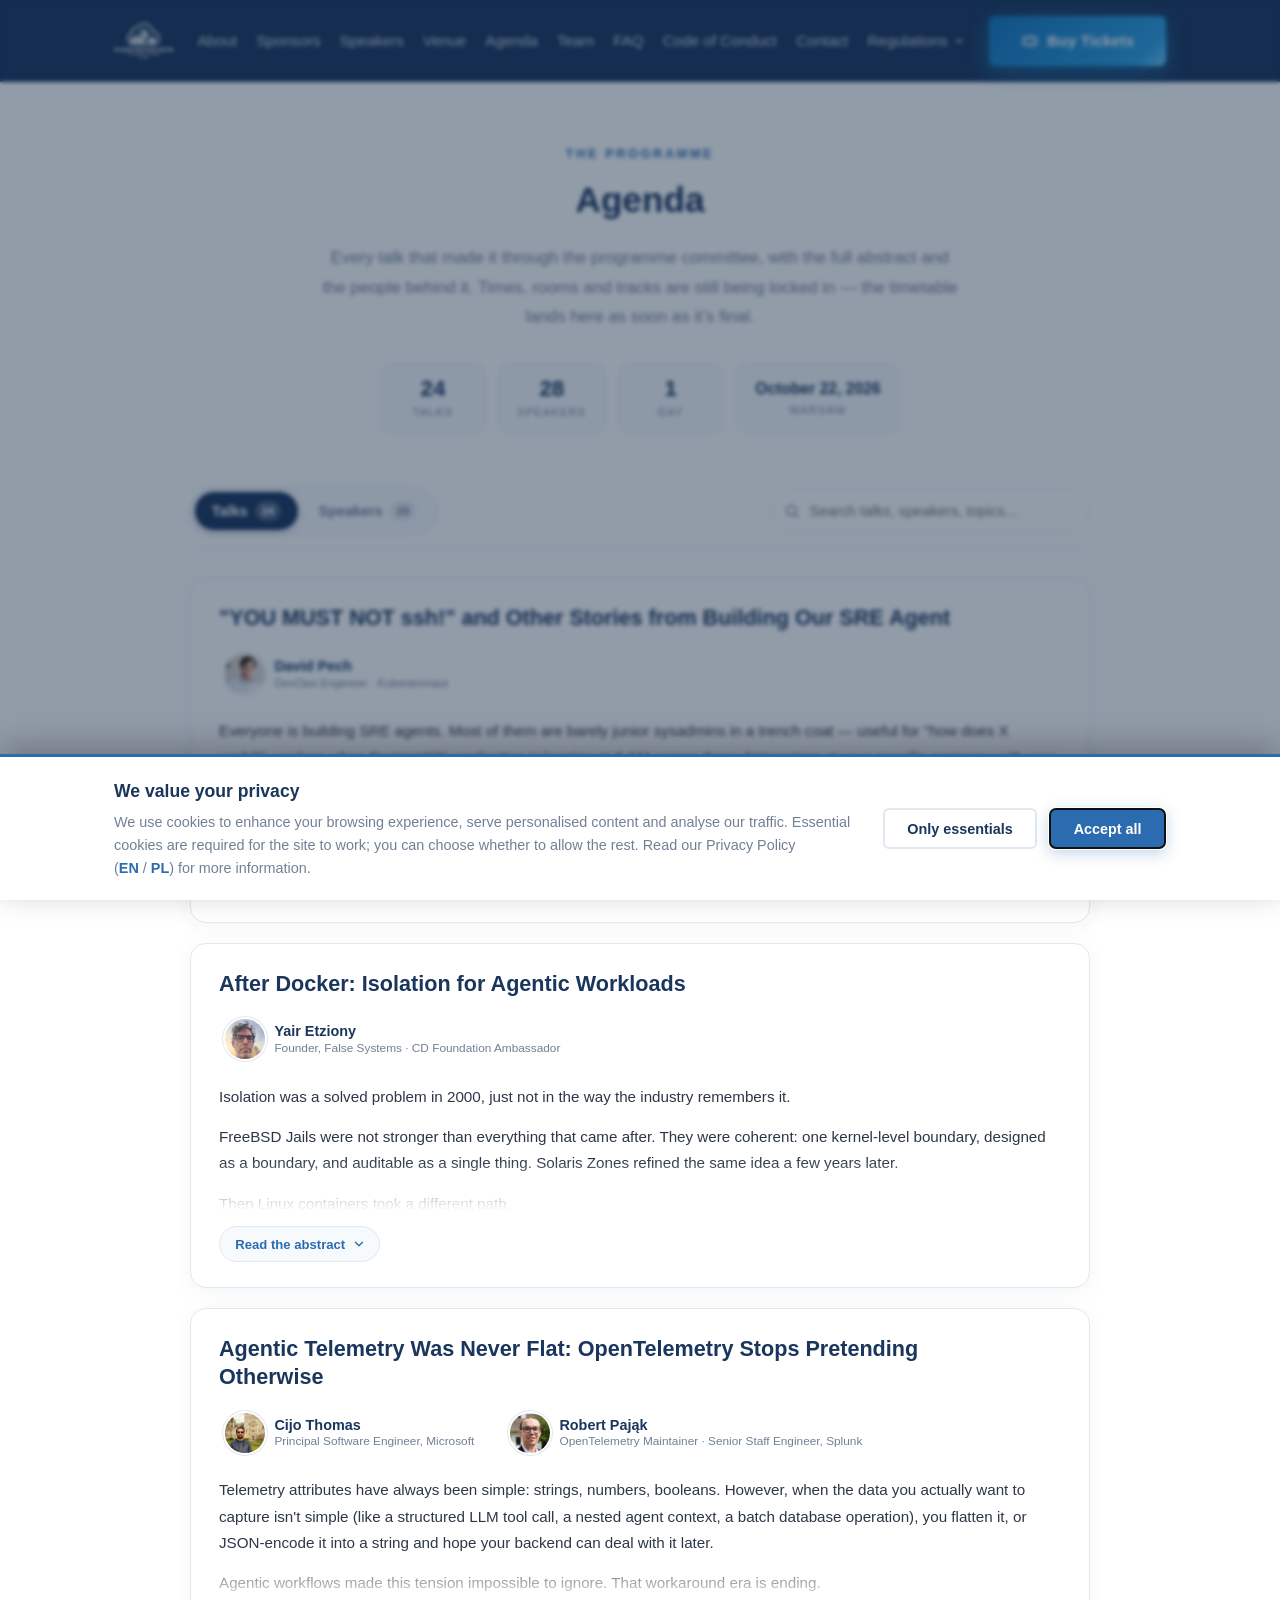
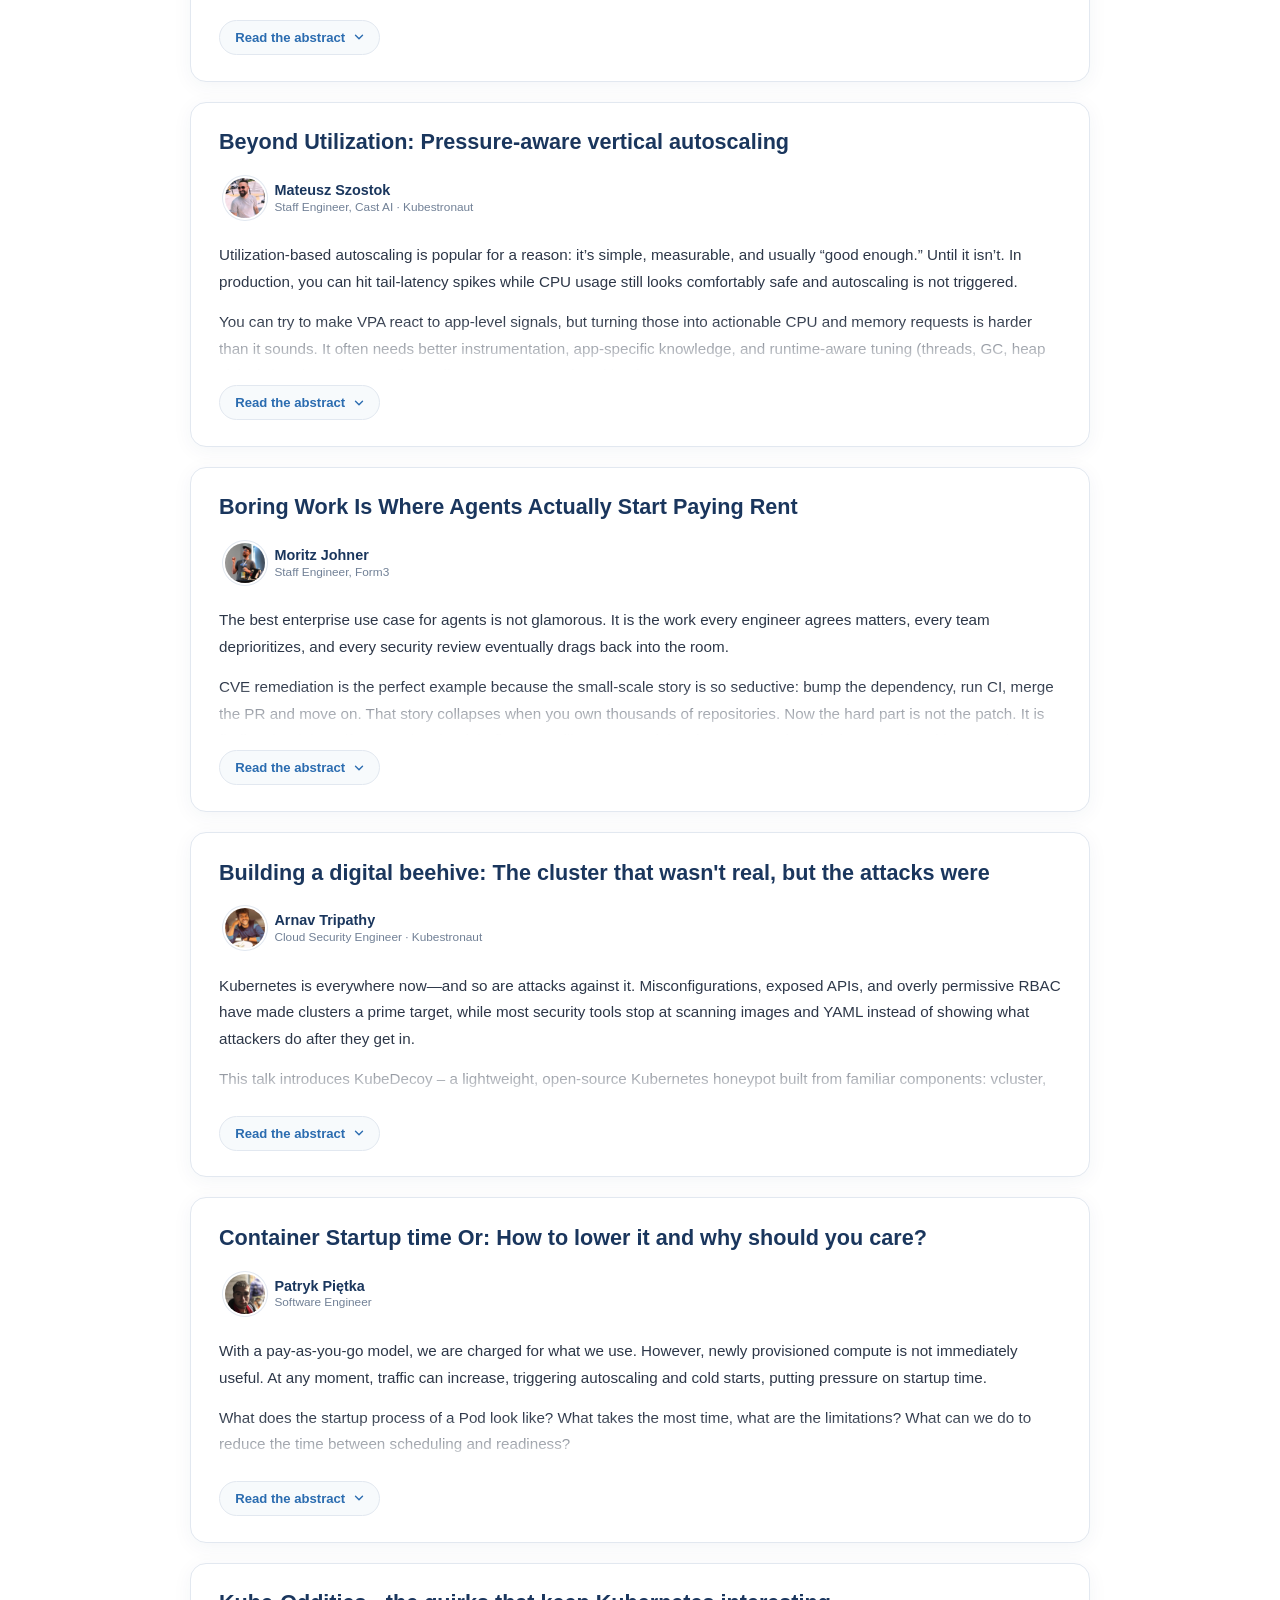
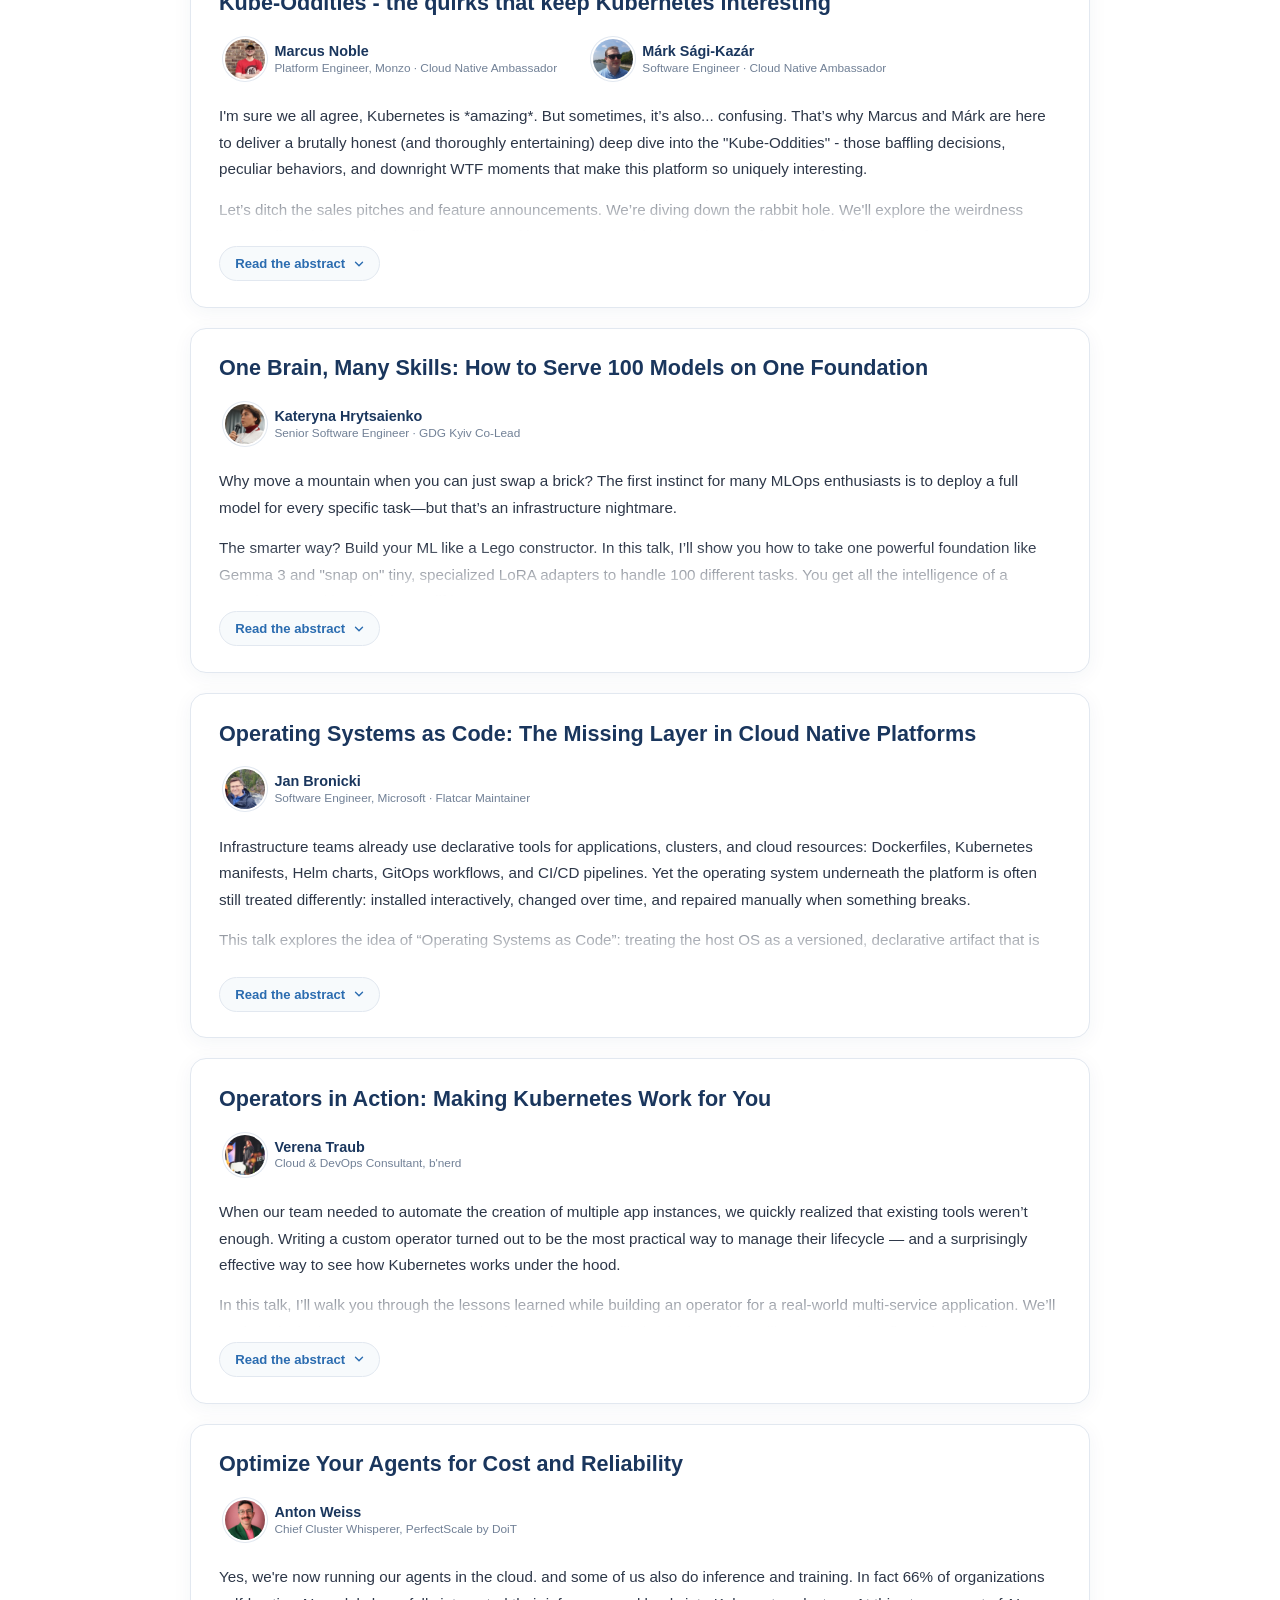
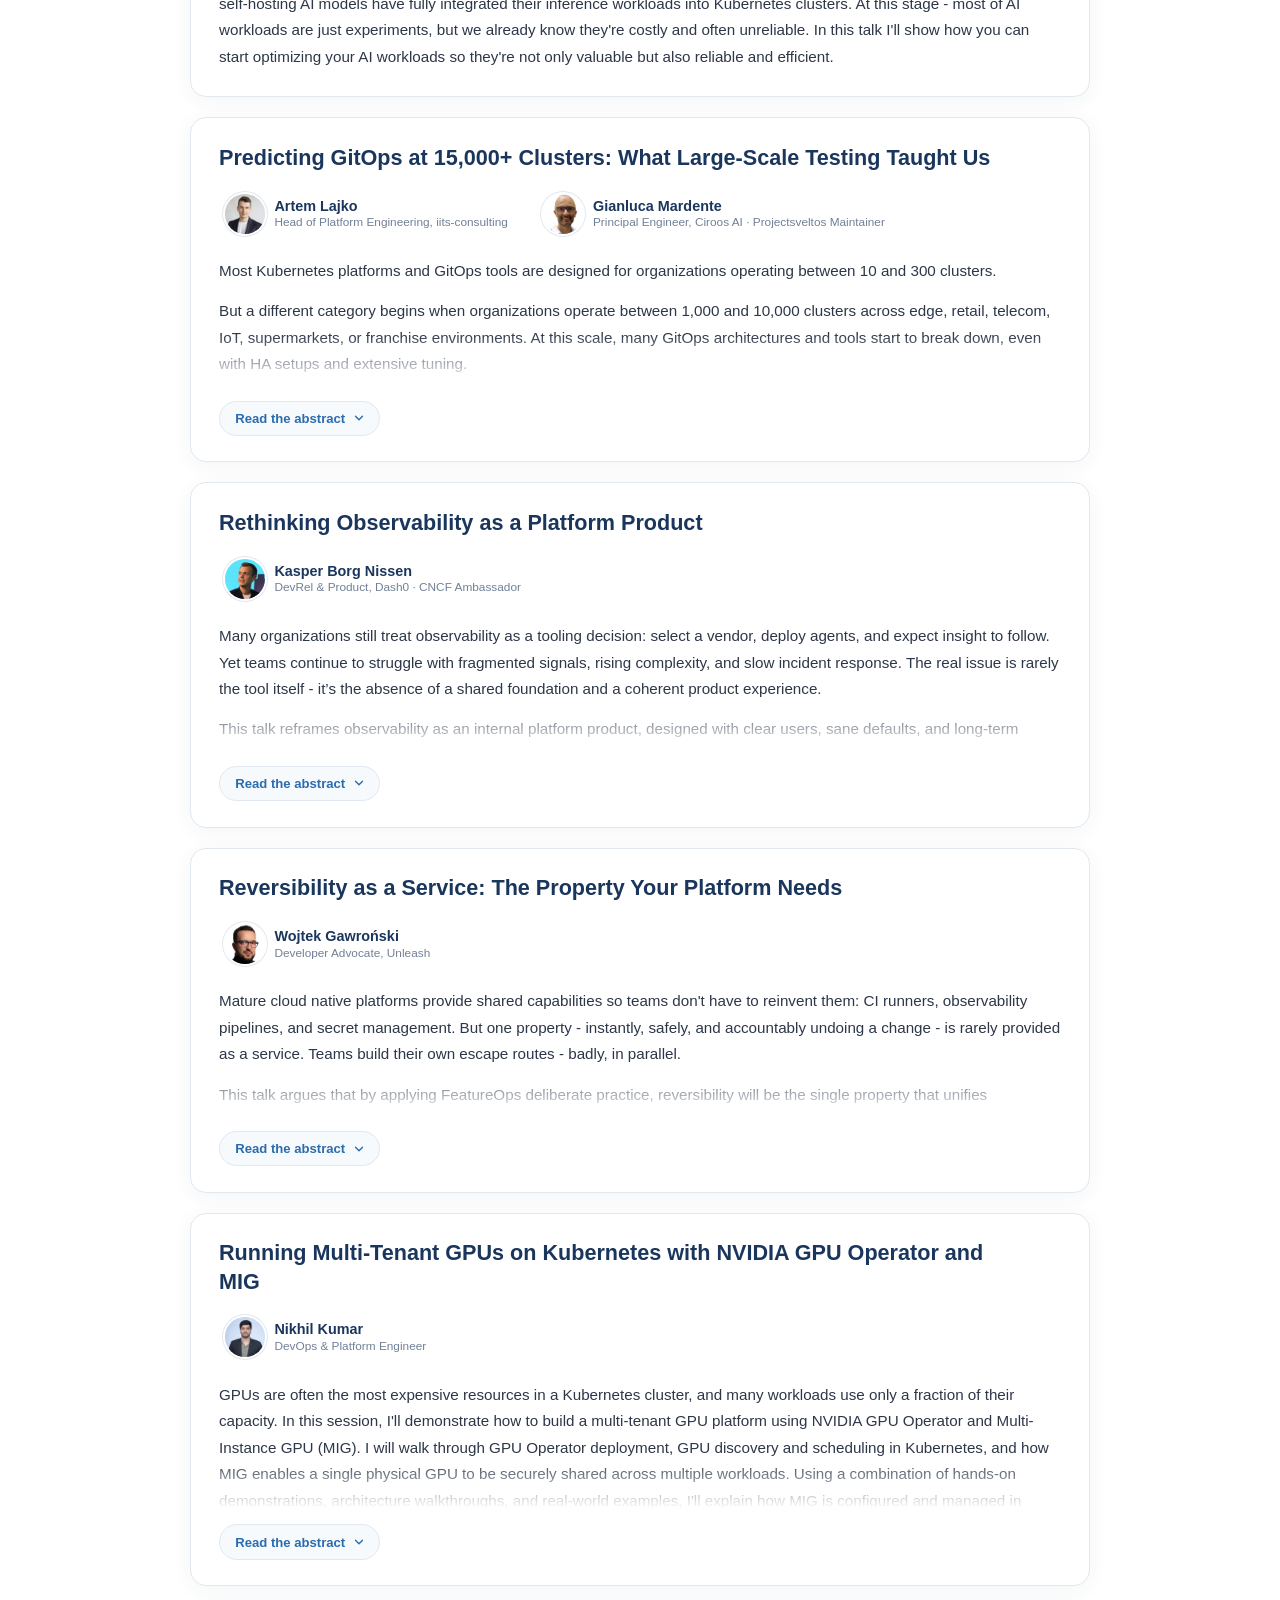
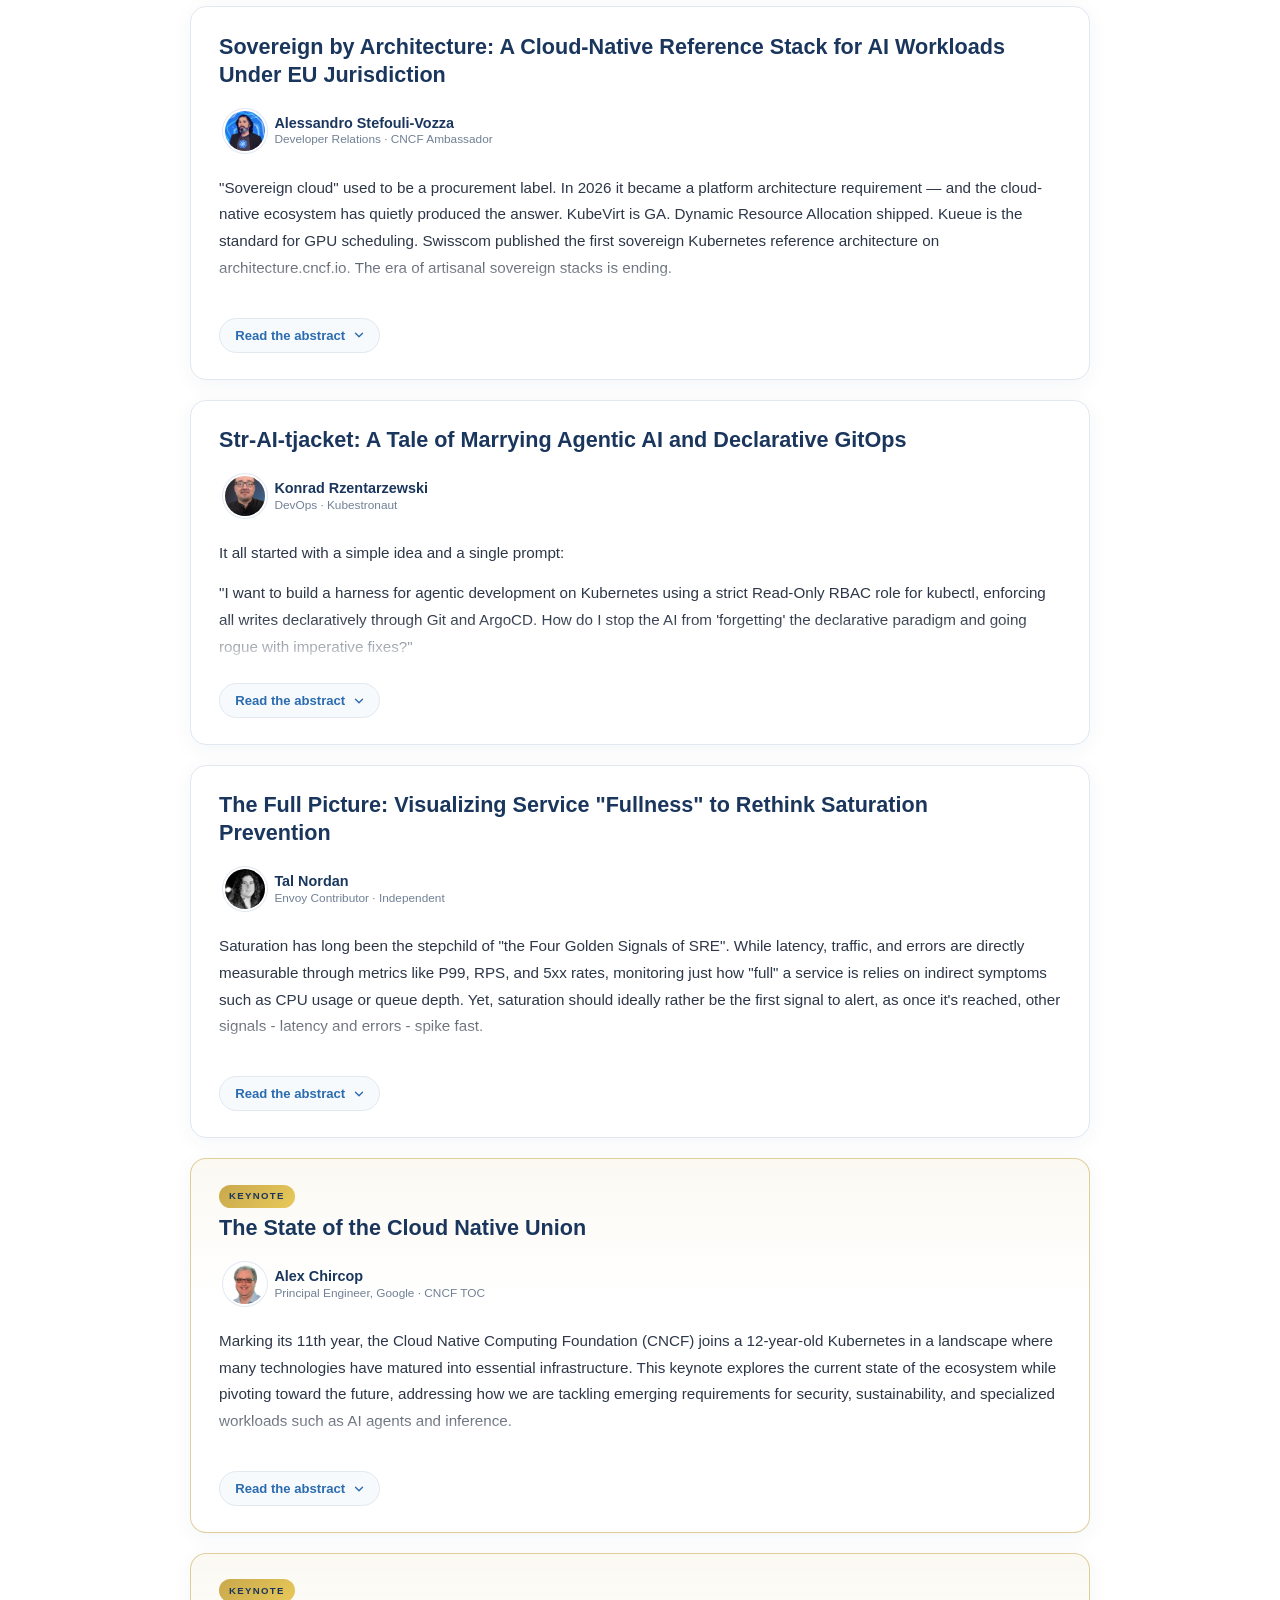
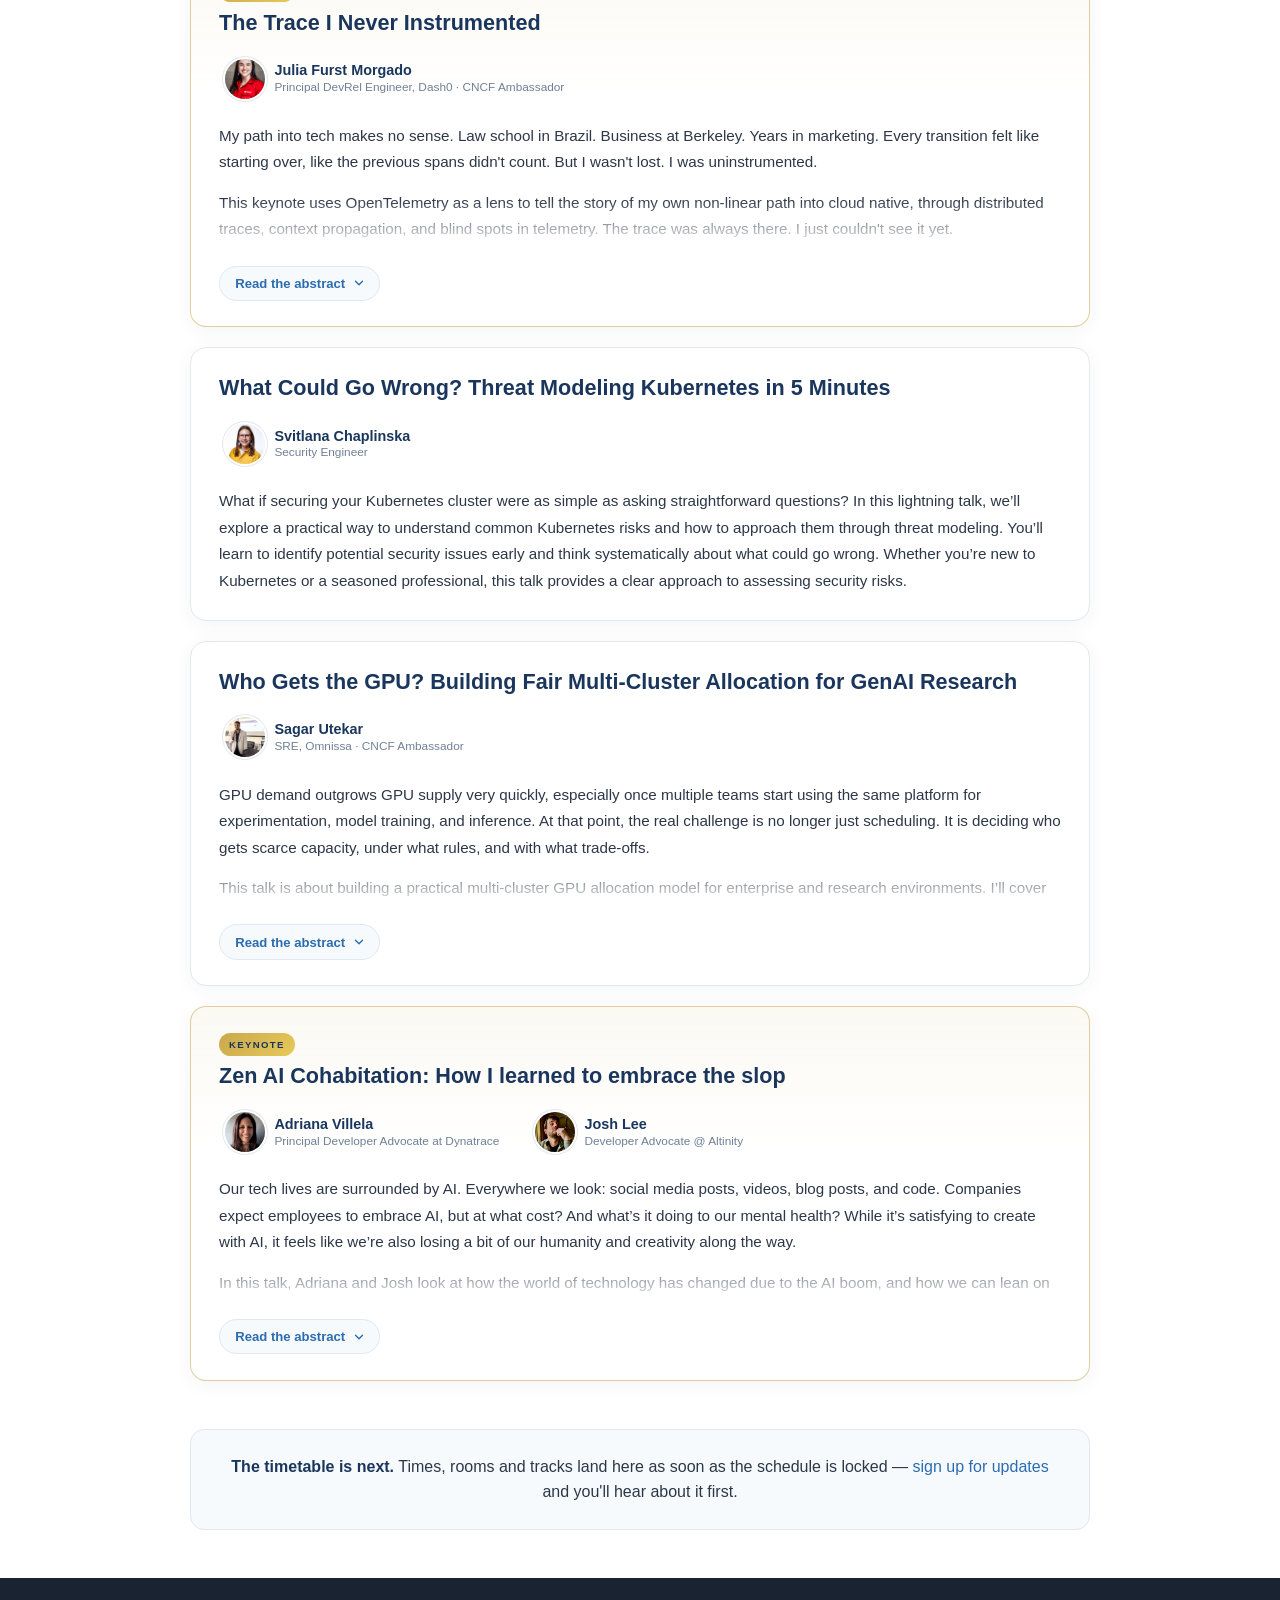
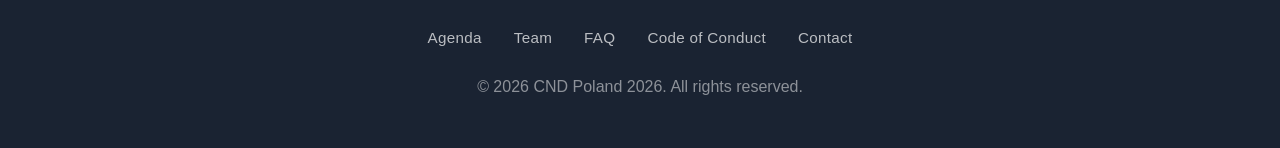
==== commit 146b95b8: "Deploy production from aa8956a" ====
--- a/agenda/index.html
+++ b/agenda/index.html
@@ -155,7 +155,7 @@
 <span class=talk-toggle-label></span>
 <svg width="14" height="14" viewBox="0 0 24 24" fill="none" stroke="currentColor" stroke-width="2.4" stroke-linecap="round" stroke-linejoin="round" aria-hidden="true"><polyline points="6 9 12 15 18 9"/></svg></button></article><article class=talk-card id=talk-optimize-your-agents-for-cost-and-reliability data-search="optimize your agents for cost and reliability anton weiss yes, we're now running our agents in the cloud. and some of us also do inference and training. in fact  66% of organizations self-hosting ai models have fully integrated their inference workloads into kubernetes clusters. at this stage -  most of ai workloads are just experiments, but we already know they're costly and often unreliable. in this talk i'll show how you can start optimizing your ai workloads so they're not only valuable but also reliable and efficient."><div class=talk-card-head><h2 class=talk-title>Optimize Your Agents for Cost and Reliability</h2><a class=anchor-link href=#talk-optimize-your-agents-for-cost-and-reliability aria-label="Link to “Optimize Your Agents for Cost and Reliability”" title="Copy link to this talk"><svg width="15" height="15" viewBox="0 0 24 24" fill="none" stroke="currentColor" stroke-width="2" stroke-linecap="round" stroke-linejoin="round" aria-hidden="true"><path d="M10 13a5 5 0 007.5.5l3-3a5 5 0 00-7-7l-1.7 1.7"/><path d="M14 11a5 5 0 00-7.5-.5l-3 3a5 5 0 007 7l1.7-1.7"/></svg></a></div><div class=talk-speakers><a class=talk-speaker href=#speaker-anton-weiss><img src=/images/speakers/anton-weiss.jpg alt loading=lazy width=88 height=88>
 <span class=talk-speaker-text><span class=talk-speaker-name>Anton Weiss</span>
-<span class=talk-speaker-role>Software Delivery Futurist, Otomato</span></span></a></div><div class="talk-abstract prose" id=talk-optimize-your-agents-for-cost-and-reliability-abstract><p>Yes, we're now running our agents in the cloud. and some of us also do inference and training. In fact 66% of organizations self-hosting AI models have fully integrated their inference workloads into Kubernetes clusters. At this stage - most of AI workloads are just experiments, but we already know they're costly and often unreliable. In this talk I'll show how you can start optimizing your AI workloads so they're not only valuable but also reliable and efficient.</p></div><button type=button class=talk-toggle aria-expanded=true aria-controls=talk-optimize-your-agents-for-cost-and-reliability-abstract hidden>
+<span class=talk-speaker-role>Chief Cluster Whisperer, PerfectScale by DoiT</span></span></a></div><div class="talk-abstract prose" id=talk-optimize-your-agents-for-cost-and-reliability-abstract><p>Yes, we're now running our agents in the cloud. and some of us also do inference and training. In fact 66% of organizations self-hosting AI models have fully integrated their inference workloads into Kubernetes clusters. At this stage - most of AI workloads are just experiments, but we already know they're costly and often unreliable. In this talk I'll show how you can start optimizing your AI workloads so they're not only valuable but also reliable and efficient.</p></div><button type=button class=talk-toggle aria-expanded=true aria-controls=talk-optimize-your-agents-for-cost-and-reliability-abstract hidden>
 <span class=talk-toggle-label></span>
 <svg width="14" height="14" viewBox="0 0 24 24" fill="none" stroke="currentColor" stroke-width="2.4" stroke-linecap="round" stroke-linejoin="round" aria-hidden="true"><polyline points="6 9 12 15 18 9"/></svg></button></article><article class=talk-card id=talk-predicting-gitops-at-15-000-clusters-what-large data-search="predicting gitops at 15,000+ clusters: what large-scale testing taught us artem lajko gianluca mardente most kubernetes platforms and gitops tools are designed for organizations operating between 10 and 300 clusters.
 
@@ -237,7 +237,7 @@
 <span class=talk-toggle-label></span>
 <svg width="14" height="14" viewBox="0 0 24 24" fill="none" stroke="currentColor" stroke-width="2.4" stroke-linecap="round" stroke-linejoin="round" aria-hidden="true"><polyline points="6 9 12 15 18 9"/></svg></button></article><article class=talk-card id=talk-what-could-go-wrong-threat-modeling-kubernetes-in-5 data-search="what could go wrong? threat modeling kubernetes in 5 minutes svitlana chaplinska what if securing your kubernetes cluster were as simple as asking straightforward questions? in this lightning talk, we’ll explore a practical way to understand common kubernetes risks and how to approach them through threat modeling. you’ll learn to identify potential security issues early and think systematically about what could go wrong. whether you’re new to kubernetes or a seasoned professional, this talk provides a clear approach to assessing security risks."><div class=talk-card-head><h2 class=talk-title>What Could Go Wrong? Threat Modeling Kubernetes in 5 Minutes</h2><a class=anchor-link href=#talk-what-could-go-wrong-threat-modeling-kubernetes-in-5 aria-label="Link to “What Could Go Wrong? Threat Modeling Kubernetes in 5 Minutes”" title="Copy link to this talk"><svg width="15" height="15" viewBox="0 0 24 24" fill="none" stroke="currentColor" stroke-width="2" stroke-linecap="round" stroke-linejoin="round" aria-hidden="true"><path d="M10 13a5 5 0 007.5.5l3-3a5 5 0 00-7-7l-1.7 1.7"/><path d="M14 11a5 5 0 00-7.5-.5l-3 3a5 5 0 007 7l1.7-1.7"/></svg></a></div><div class=talk-speakers><a class=talk-speaker href=#speaker-svitlana-chaplinska><img src=/images/speakers/svitlana-chaplinska.jpg alt loading=lazy width=88 height=88>
 <span class=talk-speaker-text><span class=talk-speaker-name>Svitlana Chaplinska</span>
-<span class=talk-speaker-role>Security Engineer @ Metacore Games</span></span></a></div><div class="talk-abstract prose" id=talk-what-could-go-wrong-threat-modeling-kubernetes-in-5-abstract><p>What if securing your Kubernetes cluster were as simple as asking straightforward questions? In this lightning talk, we’ll explore a practical way to understand common Kubernetes risks and how to approach them through threat modeling. You’ll learn to identify potential security issues early and think systematically about what could go wrong. Whether you’re new to Kubernetes or a seasoned professional, this talk provides a clear approach to assessing security risks.</p></div><button type=button class=talk-toggle aria-expanded=true aria-controls=talk-what-could-go-wrong-threat-modeling-kubernetes-in-5-abstract hidden>
+<span class=talk-speaker-role>Security Engineer</span></span></a></div><div class="talk-abstract prose" id=talk-what-could-go-wrong-threat-modeling-kubernetes-in-5-abstract><p>What if securing your Kubernetes cluster were as simple as asking straightforward questions? In this lightning talk, we’ll explore a practical way to understand common Kubernetes risks and how to approach them through threat modeling. You’ll learn to identify potential security issues early and think systematically about what could go wrong. Whether you’re new to Kubernetes or a seasoned professional, this talk provides a clear approach to assessing security risks.</p></div><button type=button class=talk-toggle aria-expanded=true aria-controls=talk-what-could-go-wrong-threat-modeling-kubernetes-in-5-abstract hidden>
 <span class=talk-toggle-label></span>
 <svg width="14" height="14" viewBox="0 0 24 24" fill="none" stroke="currentColor" stroke-width="2.4" stroke-linecap="round" stroke-linejoin="round" aria-hidden="true"><polyline points="6 9 12 15 18 9"/></svg></button></article><article class=talk-card id=talk-who-gets-the-gpu-building-fair-multi-cluster data-search="who gets the gpu? building fair multi-cluster allocation for genai research sagar utekar gpu demand outgrows gpu supply very quickly, especially once multiple teams start using the same platform for experimentation, model training, and inference. at that point, the real challenge is no longer just scheduling. it is deciding who gets scarce capacity, under what rules, and with what trade-offs.
 
@@ -304,9 +304,10 @@
 <a href=https://www.flatcar.org/ target=_blank rel="noopener noreferrer" aria-label="Jan Bronicki's website" title=Website><svg width="16" height="16" viewBox="0 0 24 24" fill="none" stroke="currentColor" stroke-width="2" stroke-linecap="round" stroke-linejoin="round" aria-hidden="true"><circle cx="12" cy="12" r="10"/><line x1="2" y1="12" x2="22" y2="12"/><path d="M12 2a15.3 15.3.0 014 10 15.3 15.3.0 01-4 10A15.3 15.3.0 018 12a15.3 15.3.0 014-10z"/></svg></a></div></div><div class=prog-speaker-main><div class=prog-speaker-head><h2 class=prog-speaker-name>Jan Bronicki</h2><a class=anchor-link href=#speaker-jan-bronicki aria-label="Link to Jan Bronicki" title="Copy link to this speaker"><svg width="15" height="15" viewBox="0 0 24 24" fill="none" stroke="currentColor" stroke-width="2" stroke-linecap="round" stroke-linejoin="round" aria-hidden="true"><path d="M10 13a5 5 0 007.5.5l3-3a5 5 0 00-7-7l-1.7 1.7"/><path d="M14 11a5 5 0 00-7.5-.5l-3 3a5 5 0 007 7l1.7-1.7"/></svg></a></div><p class=prog-speaker-role>Software Engineer, Microsoft · Flatcar Maintainer</p><div class="prose prog-speaker-bio"><p>Jan Bronicki is a software engineer at Microsoft and a maintainer of Flatcar Container Linux, a CNCF project that provides a minimal, secure, and immutable operating system for running containers at scale. He is passionate about open source, cloud native infrastructure, and building reliable systems through collaboration. His work spans operating system maintenance, automation, security, and community-driven development.</p></div><a class=prog-speaker-talk href=#talk-operating-systems-as-code-the-missing-layer-in><span class=eyebrow>Talk</span>
 <span class=prog-speaker-talk-title>Operating Systems as Code: The Missing Layer in Cloud Native Platforms</span>
 <span class=prog-speaker-talk-cta>Read the abstract
-<svg width="14" height="14" viewBox="0 0 24 24" fill="none" stroke="currentColor" stroke-width="2.2" stroke-linecap="round" stroke-linejoin="round" aria-hidden="true"><line x1="4" y1="12" x2="19" y2="12"/><polyline points="13 6 19 12 13 18"/></svg></span></a></div></article><article class=prog-speaker id=speaker-svitlana-chaplinska data-search="svitlana chaplinska security engineer @ metacore games 🔐 security engineer at the intersection of tech and risk.
+<svg width="14" height="14" viewBox="0 0 24 24" fill="none" stroke="currentColor" stroke-width="2.2" stroke-linecap="round" stroke-linejoin="round" aria-hidden="true"><line x1="4" y1="12" x2="19" y2="12"/><polyline points="13 6 19 12 13 18"/></svg></span></a></div></article><article class=prog-speaker id=speaker-svitlana-chaplinska data-search="svitlana chaplinska security engineer 🔐 security engineer at the intersection of tech and risk.
 ✨ making cybersecurity accessible and empowering.
-💛 helsec volunteer & women4cyber youth ambassador. what could go wrong? threat modeling kubernetes in 5 minutes what if securing your kubernetes cluster were as simple as asking straightforward questions? in this lightning talk, we’ll explore a practical way to understand common kubernetes risks and how to approach them through threat modeling. you’ll learn to identify potential security issues early and think systematically about what could go wrong. whether you’re new to kubernetes or a seasoned professional, this talk provides a clear approach to assessing security risks."><div class=prog-speaker-aside><img class=prog-speaker-photo src=/images/speakers/svitlana-chaplinska.jpg alt="Svitlana Chaplinska" loading=lazy width=360 height=360><div class="speaker-links speaker-links-inline"><a href=https://www.linkedin.com/in/svitlana-chaplinska target=_blank rel="noopener noreferrer" aria-label="Svitlana Chaplinska on LinkedIn" title=LinkedIn><svg width="16" height="16" viewBox="0 0 24 24" fill="currentColor" aria-hidden="true"><path d="M20.447 20.452h-3.554v-5.569c0-1.328-.027-3.037-1.852-3.037-1.853.0-2.136 1.445-2.136 2.939v5.667H9.351V9h3.414v1.561h.046c.477-.9 1.637-1.85 3.37-1.85 3.601.0 4.267 2.37 4.267 5.455v6.286zM5.337 7.433A2.062 2.062.0 013.274 5.368a2.064 2.064.0 112.063 2.065zm1.782 13.019H3.555V9h3.564v11.452zM22.225.0H1.771C.792.0.0.774.0 1.729v20.542C0 23.227.792 24 1.771 24h20.451C23.2 24 24 23.227 24 22.271V1.729C24 .774 23.2.0 22.222.0h.003z"/></svg></a></div></div><div class=prog-speaker-main><div class=prog-speaker-head><h2 class=prog-speaker-name>Svitlana Chaplinska</h2><a class=anchor-link href=#speaker-svitlana-chaplinska aria-label="Link to Svitlana Chaplinska" title="Copy link to this speaker"><svg width="15" height="15" viewBox="0 0 24 24" fill="none" stroke="currentColor" stroke-width="2" stroke-linecap="round" stroke-linejoin="round" aria-hidden="true"><path d="M10 13a5 5 0 007.5.5l3-3a5 5 0 00-7-7l-1.7 1.7"/><path d="M14 11a5 5 0 00-7.5-.5l-3 3a5 5 0 007 7l1.7-1.7"/></svg></a></div><p class=prog-speaker-role>Security Engineer @ Metacore Games</p><div class="prose prog-speaker-bio"><p>🔐 Security engineer at the intersection of tech and risk.</p><p>✨ Making cybersecurity accessible and empowering.</p><p>💛 HelSec volunteer & Women4Cyber Youth Ambassador.</p></div><a class=prog-speaker-talk href=#talk-what-could-go-wrong-threat-modeling-kubernetes-in-5><span class=eyebrow>Talk</span>
+💛 kcd helsinki organiser. helsec volunteer. women4cyber youth ambassador.
+☕️ coffee enthusiast. what could go wrong? threat modeling kubernetes in 5 minutes what if securing your kubernetes cluster were as simple as asking straightforward questions? in this lightning talk, we’ll explore a practical way to understand common kubernetes risks and how to approach them through threat modeling. you’ll learn to identify potential security issues early and think systematically about what could go wrong. whether you’re new to kubernetes or a seasoned professional, this talk provides a clear approach to assessing security risks."><div class=prog-speaker-aside><img class=prog-speaker-photo src=/images/speakers/svitlana-chaplinska.jpg alt="Svitlana Chaplinska" loading=lazy width=360 height=360><div class="speaker-links speaker-links-inline"><a href=https://www.linkedin.com/in/svitlana-chaplinska target=_blank rel="noopener noreferrer" aria-label="Svitlana Chaplinska on LinkedIn" title=LinkedIn><svg width="16" height="16" viewBox="0 0 24 24" fill="currentColor" aria-hidden="true"><path d="M20.447 20.452h-3.554v-5.569c0-1.328-.027-3.037-1.852-3.037-1.853.0-2.136 1.445-2.136 2.939v5.667H9.351V9h3.414v1.561h.046c.477-.9 1.637-1.85 3.37-1.85 3.601.0 4.267 2.37 4.267 5.455v6.286zM5.337 7.433A2.062 2.062.0 013.274 5.368a2.064 2.064.0 112.063 2.065zm1.782 13.019H3.555V9h3.564v11.452zM22.225.0H1.771C.792.0.0.774.0 1.729v20.542C0 23.227.792 24 1.771 24h20.451C23.2 24 24 23.227 24 22.271V1.729C24 .774 23.2.0 22.222.0h.003z"/></svg></a></div></div><div class=prog-speaker-main><div class=prog-speaker-head><h2 class=prog-speaker-name>Svitlana Chaplinska</h2><a class=anchor-link href=#speaker-svitlana-chaplinska aria-label="Link to Svitlana Chaplinska" title="Copy link to this speaker"><svg width="15" height="15" viewBox="0 0 24 24" fill="none" stroke="currentColor" stroke-width="2" stroke-linecap="round" stroke-linejoin="round" aria-hidden="true"><path d="M10 13a5 5 0 007.5.5l3-3a5 5 0 00-7-7l-1.7 1.7"/><path d="M14 11a5 5 0 00-7.5-.5l-3 3a5 5 0 007 7l1.7-1.7"/></svg></a></div><p class=prog-speaker-role>Security Engineer</p><div class="prose prog-speaker-bio"><p>🔐 Security engineer at the intersection of tech and risk.</p><p>✨ Making cybersecurity accessible and empowering.</p><p>💛 KCD Helsinki organiser. HelSec volunteer. Women4Cyber Youth Ambassador.</p><p>☕️ Coffee enthusiast.</p></div><a class=prog-speaker-talk href=#talk-what-could-go-wrong-threat-modeling-kubernetes-in-5><span class=eyebrow>Talk</span>
 <span class=prog-speaker-talk-title>What Could Go Wrong? Threat Modeling Kubernetes in 5 Minutes</span>
 <span class=prog-speaker-talk-cta>Read the abstract
 <svg width="14" height="14" viewBox="0 0 24 24" fill="none" stroke="currentColor" stroke-width="2.2" stroke-linecap="round" stroke-linejoin="round" aria-hidden="true"><line x1="4" y1="12" x2="19" y2="12"/><polyline points="13 6 19 12 13 18"/></svg></span></a></div></article><article class=prog-speaker id=speaker-yair-etziony data-search='yair etziony founder, false systems · cd foundation ambassador yair etziony is the founder of false systems and a 30-year veteran of infrastructure and operations. his career spans the "iron age" of vax/vms and hand-crimped cables to the complex "infrastructure inception" of modern cloud-native systems.
@@ -519,7 +520,9 @@
 * a practical mental model of **what psi is** and what it can (and can’t) tell you
 * how **requests and limits** really behave in kubernetes, how they map to **cgroups**
 * how to access **psi metrics per workload**
-* anti-patterns to avoid"><div class=prog-speaker-aside><img class=prog-speaker-photo src=/images/speakers/mateusz-szostok.jpg alt="Mateusz Szostok" loading=lazy width=360 height=360></div><div class=prog-speaker-main><div class=prog-speaker-head><h2 class=prog-speaker-name>Mateusz Szostok</h2><a class=anchor-link href=#speaker-mateusz-szostok aria-label="Link to Mateusz Szostok" title="Copy link to this speaker"><svg width="15" height="15" viewBox="0 0 24 24" fill="none" stroke="currentColor" stroke-width="2" stroke-linecap="round" stroke-linejoin="round" aria-hidden="true"><path d="M10 13a5 5 0 007.5.5l3-3a5 5 0 00-7-7l-1.7 1.7"/><path d="M14 11a5 5 0 00-7.5-.5l-3 3a5 5 0 007 7l1.7-1.7"/></svg></a></div><p class=prog-speaker-role>Staff Engineer, Cast AI · Kubestronaut</p><div class="prose prog-speaker-bio"><p>Engineering around Kubernetes since 2017 across all domains, currently focused on rightsizing and optimizing workloads in cloud-native environments. Former Co-Chair of Kubernetes SIG Service Catalog and Co-organizer of the Go & Cloud Native Meetup in Poland. Passionate about sharing knowledge through technical discussions, mentoring, and community engagement.</p></div><a class=prog-speaker-talk href=#talk-beyond-utilization-pressure-aware-vertical><span class=eyebrow>Talk</span>
+* anti-patterns to avoid"><div class=prog-speaker-aside><img class=prog-speaker-photo src=/images/speakers/mateusz-szostok.jpg alt="Mateusz Szostok" loading=lazy width=360 height=360><div class="speaker-links speaker-links-inline"><a href=https://www.linkedin.com/in/mszostok/ target=_blank rel="noopener noreferrer" aria-label="Mateusz Szostok on LinkedIn" title=LinkedIn><svg width="16" height="16" viewBox="0 0 24 24" fill="currentColor" aria-hidden="true"><path d="M20.447 20.452h-3.554v-5.569c0-1.328-.027-3.037-1.852-3.037-1.853.0-2.136 1.445-2.136 2.939v5.667H9.351V9h3.414v1.561h.046c.477-.9 1.637-1.85 3.37-1.85 3.601.0 4.267 2.37 4.267 5.455v6.286zM5.337 7.433A2.062 2.062.0 013.274 5.368a2.064 2.064.0 112.063 2.065zm1.782 13.019H3.555V9h3.564v11.452zM22.225.0H1.771C.792.0.0.774.0 1.729v20.542C0 23.227.792 24 1.771 24h20.451C23.2 24 24 23.227 24 22.271V1.729C24 .774 23.2.0 22.222.0h.003z"/></svg></a>
+<a href=https://x.com/m_szostok target=_blank rel="noopener noreferrer" aria-label="Mateusz Szostok on X" title="X / Twitter"><svg width="16" height="16" viewBox="0 0 24 24" fill="currentColor" aria-hidden="true"><path d="M18.244 2.25h3.308l-7.227 8.26 8.502 11.24H16.17l-5.214-6.817L4.99 21.75H1.68l7.73-8.835L1.254 2.25H8.08l4.713 6.231zm-1.161 17.52h1.833L7.084 4.126H5.117z"/></svg></a>
+<a href=https://cast.ai/ target=_blank rel="noopener noreferrer" aria-label="Mateusz Szostok's website" title=Website><svg width="16" height="16" viewBox="0 0 24 24" fill="none" stroke="currentColor" stroke-width="2" stroke-linecap="round" stroke-linejoin="round" aria-hidden="true"><circle cx="12" cy="12" r="10"/><line x1="2" y1="12" x2="22" y2="12"/><path d="M12 2a15.3 15.3.0 014 10 15.3 15.3.0 01-4 10A15.3 15.3.0 018 12a15.3 15.3.0 014-10z"/></svg></a></div></div><div class=prog-speaker-main><div class=prog-speaker-head><h2 class=prog-speaker-name>Mateusz Szostok</h2><a class=anchor-link href=#speaker-mateusz-szostok aria-label="Link to Mateusz Szostok" title="Copy link to this speaker"><svg width="15" height="15" viewBox="0 0 24 24" fill="none" stroke="currentColor" stroke-width="2" stroke-linecap="round" stroke-linejoin="round" aria-hidden="true"><path d="M10 13a5 5 0 007.5.5l3-3a5 5 0 00-7-7l-1.7 1.7"/><path d="M14 11a5 5 0 00-7.5-.5l-3 3a5 5 0 007 7l1.7-1.7"/></svg></a></div><p class=prog-speaker-role>Staff Engineer, Cast AI · Kubestronaut</p><div class="prose prog-speaker-bio"><p>Engineering around Kubernetes since 2017 across all domains, currently focused on rightsizing and optimizing workloads in cloud-native environments. Former Co-Chair of Kubernetes SIG Service Catalog and Co-organizer of the Go & Cloud Native Meetup in Poland. Passionate about sharing knowledge through technical discussions, mentoring, and community engagement.</p></div><a class=prog-speaker-talk href=#talk-beyond-utilization-pressure-aware-vertical><span class=eyebrow>Talk</span>
 <span class=prog-speaker-talk-title>Beyond Utilization: Pressure-aware vertical autoscaling</span>
 <span class=prog-speaker-talk-cta>Read the abstract
 <svg width="14" height="14" viewBox="0 0 24 24" fill="none" stroke="currentColor" stroke-width="2.2" stroke-linecap="round" stroke-linejoin="round" aria-hidden="true"><line x1="4" y1="12" x2="19" y2="12"/><polyline points="13 6 19 12 13 18"/></svg></span></a></div></article><article class=prog-speaker id=speaker-cijo-thomas data-search="cijo thomas principal software engineer, microsoft cijo is a software engineer at microsoft specializing in observability. he has been deeply involved with the opentelemetry project since its inception and is a core maintainer for the opentelemetry .net and opentelemetry rust implementations. he is also an approver for the opentelemetry specification and opentelemetry arrow project. his expertise extends beyond opentelemetry, as he also maintains various other telemetry solutions within microsoft. agentic telemetry was never flat: opentelemetry stops pretending otherwise telemetry attributes have always been simple: strings, numbers, booleans. however, when the data you actually want to capture isn't simple (like a structured llm tool call, a nested agent context, a batch database operation), you flatten it, or json-encode it into a string and hope your backend can deal with it later.
@@ -566,10 +569,10 @@
 <a href=https://twitter.com/me_sagar_utekar target=_blank rel="noopener noreferrer" aria-label="Sagar Utekar on X" title="X / Twitter"><svg width="16" height="16" viewBox="0 0 24 24" fill="currentColor" aria-hidden="true"><path d="M18.244 2.25h3.308l-7.227 8.26 8.502 11.24H16.17l-5.214-6.817L4.99 21.75H1.68l7.73-8.835L1.254 2.25H8.08l4.713 6.231zm-1.161 17.52h1.833L7.084 4.126H5.117z"/></svg></a></div></div><div class=prog-speaker-main><div class=prog-speaker-head><h2 class=prog-speaker-name>Sagar Utekar</h2><a class=anchor-link href=#speaker-sagar-utekar aria-label="Link to Sagar Utekar" title="Copy link to this speaker"><svg width="15" height="15" viewBox="0 0 24 24" fill="none" stroke="currentColor" stroke-width="2" stroke-linecap="round" stroke-linejoin="round" aria-hidden="true"><path d="M10 13a5 5 0 007.5.5l3-3a5 5 0 00-7-7l-1.7 1.7"/><path d="M14 11a5 5 0 00-7.5-.5l-3 3a5 5 0 007 7l1.7-1.7"/></svg></a></div><p class=prog-speaker-role>SRE, Omnissa · CNCF Ambassador</p><div class="prose prog-speaker-bio"><p>Open Source Enthusiastic</p><p>CNCF Ambassador</p><p>Kubestronaut</p><p>CNCG Pune Community Leader</p><p>KCD Pune Organiser</p></div><a class=prog-speaker-talk href=#talk-who-gets-the-gpu-building-fair-multi-cluster><span class=eyebrow>Talk</span>
 <span class=prog-speaker-talk-title>Who Gets the GPU? Building Fair Multi-Cluster Allocation for GenAI Research</span>
 <span class=prog-speaker-talk-cta>Read the abstract
-<svg width="14" height="14" viewBox="0 0 24 24" fill="none" stroke="currentColor" stroke-width="2.2" stroke-linecap="round" stroke-linejoin="round" aria-hidden="true"><line x1="4" y1="12" x2="19" y2="12"/><polyline points="13 6 19 12 13 18"/></svg></span></a></div></article><article class=prog-speaker id=speaker-anton-weiss data-search="anton weiss software delivery futurist, otomato 25 years in tech, marketing and leadership roles. all about software delivery optimization. 5 years in technical and executive training.  expert in leadership, devops, lean, systems thinking, continuous delivery, cloud native and agentic systems. coder, speaker, writer. fixated on improving the ways humans (and agents) collaborate by telling mind-provoking stories. optimize your agents for cost and reliability yes, we're now running our agents in the cloud. and some of us also do inference and training. in fact  66% of organizations self-hosting ai models have fully integrated their inference workloads into kubernetes clusters. at this stage -  most of ai workloads are just experiments, but we already know they're costly and often unreliable. in this talk i'll show how you can start optimizing your ai workloads so they're not only valuable but also reliable and efficient."><div class=prog-speaker-aside><img class=prog-speaker-photo src=/images/speakers/anton-weiss.jpg alt="Anton Weiss" loading=lazy width=360 height=360><div class="speaker-links speaker-links-inline"><a href=https://www.linkedin.com/in/antonweiss/ target=_blank rel="noopener noreferrer" aria-label="Anton Weiss on LinkedIn" title=LinkedIn><svg width="16" height="16" viewBox="0 0 24 24" fill="currentColor" aria-hidden="true"><path d="M20.447 20.452h-3.554v-5.569c0-1.328-.027-3.037-1.852-3.037-1.853.0-2.136 1.445-2.136 2.939v5.667H9.351V9h3.414v1.561h.046c.477-.9 1.637-1.85 3.37-1.85 3.601.0 4.267 2.37 4.267 5.455v6.286zM5.337 7.433A2.062 2.062.0 013.274 5.368a2.064 2.064.0 112.063 2.065zm1.782 13.019H3.555V9h3.564v11.452zM22.225.0H1.771C.792.0.0.774.0 1.729v20.542C0 23.227.792 24 1.771 24h20.451C23.2 24 24 23.227 24 22.271V1.729C24 .774 23.2.0 22.222.0h.003z"/></svg></a>
+<svg width="14" height="14" viewBox="0 0 24 24" fill="none" stroke="currentColor" stroke-width="2.2" stroke-linecap="round" stroke-linejoin="round" aria-hidden="true"><line x1="4" y1="12" x2="19" y2="12"/><polyline points="13 6 19 12 13 18"/></svg></span></a></div></article><article class=prog-speaker id=speaker-anton-weiss data-search="anton weiss chief cluster whisperer, perfectscale by doit 25 years in tech, marketing and leadership roles. all about software delivery optimization. 5 years in technical and executive training.  expert in leadership, devops, lean, systems thinking, continuous delivery, cloud native and agentic systems. coder, speaker, writer. fixated on improving the ways humans (and agents) collaborate by telling mind-provoking stories. optimize your agents for cost and reliability yes, we're now running our agents in the cloud. and some of us also do inference and training. in fact  66% of organizations self-hosting ai models have fully integrated their inference workloads into kubernetes clusters. at this stage -  most of ai workloads are just experiments, but we already know they're costly and often unreliable. in this talk i'll show how you can start optimizing your ai workloads so they're not only valuable but also reliable and efficient."><div class=prog-speaker-aside><img class=prog-speaker-photo src=/images/speakers/anton-weiss.jpg alt="Anton Weiss" loading=lazy width=360 height=360><div class="speaker-links speaker-links-inline"><a href=https://www.linkedin.com/in/antonweiss/ target=_blank rel="noopener noreferrer" aria-label="Anton Weiss on LinkedIn" title=LinkedIn><svg width="16" height="16" viewBox="0 0 24 24" fill="currentColor" aria-hidden="true"><path d="M20.447 20.452h-3.554v-5.569c0-1.328-.027-3.037-1.852-3.037-1.853.0-2.136 1.445-2.136 2.939v5.667H9.351V9h3.414v1.561h.046c.477-.9 1.637-1.85 3.37-1.85 3.601.0 4.267 2.37 4.267 5.455v6.286zM5.337 7.433A2.062 2.062.0 013.274 5.368a2.064 2.064.0 112.063 2.065zm1.782 13.019H3.555V9h3.564v11.452zM22.225.0H1.771C.792.0.0.774.0 1.729v20.542C0 23.227.792 24 1.771 24h20.451C23.2 24 24 23.227 24 22.271V1.729C24 .774 23.2.0 22.222.0h.003z"/></svg></a>
 <a href=https://twitter.com/antweiss target=_blank rel="noopener noreferrer" aria-label="Anton Weiss on X" title="X / Twitter"><svg width="16" height="16" viewBox="0 0 24 24" fill="currentColor" aria-hidden="true"><path d="M18.244 2.25h3.308l-7.227 8.26 8.502 11.24H16.17l-5.214-6.817L4.99 21.75H1.68l7.73-8.835L1.254 2.25H8.08l4.713 6.231zm-1.161 17.52h1.833L7.084 4.126H5.117z"/></svg></a>
 <a href=https://otomato.io/ target=_blank rel="noopener noreferrer" aria-label="Anton Weiss's website" title=Website><svg width="16" height="16" viewBox="0 0 24 24" fill="none" stroke="currentColor" stroke-width="2" stroke-linecap="round" stroke-linejoin="round" aria-hidden="true"><circle cx="12" cy="12" r="10"/><line x1="2" y1="12" x2="22" y2="12"/><path d="M12 2a15.3 15.3.0 014 10 15.3 15.3.0 01-4 10A15.3 15.3.0 018 12a15.3 15.3.0 014-10z"/></svg></a>
-<a href=https://antweiss.com/ target=_blank rel="noopener noreferrer" aria-label="Anton Weiss's blog" title=Blog><svg width="16" height="16" viewBox="0 0 24 24" fill="none" stroke="currentColor" stroke-width="2" stroke-linecap="round" stroke-linejoin="round" aria-hidden="true"><path d="M4 11a9 9 0 019 9"/><path d="M4 4a16 16 0 0116 16"/><circle cx="5" cy="19" r="1"/></svg></a></div></div><div class=prog-speaker-main><div class=prog-speaker-head><h2 class=prog-speaker-name>Anton Weiss</h2><a class=anchor-link href=#speaker-anton-weiss aria-label="Link to Anton Weiss" title="Copy link to this speaker"><svg width="15" height="15" viewBox="0 0 24 24" fill="none" stroke="currentColor" stroke-width="2" stroke-linecap="round" stroke-linejoin="round" aria-hidden="true"><path d="M10 13a5 5 0 007.5.5l3-3a5 5 0 00-7-7l-1.7 1.7"/><path d="M14 11a5 5 0 00-7.5-.5l-3 3a5 5 0 007 7l1.7-1.7"/></svg></a></div><p class=prog-speaker-role>Software Delivery Futurist, Otomato</p><div class="prose prog-speaker-bio"><p>25 years in tech, marketing and leadership roles. All about software delivery optimization. 5 years in technical and executive training. Expert in Leadership, DevOps, Lean, Systems Thinking, Continuous Delivery, Cloud Native and Agentic Systems. Coder, speaker, writer. Fixated on improving the ways humans (and agents) collaborate by telling mind-provoking stories.</p></div><a class=prog-speaker-talk href=#talk-optimize-your-agents-for-cost-and-reliability><span class=eyebrow>Talk</span>
+<a href=https://antweiss.com/ target=_blank rel="noopener noreferrer" aria-label="Anton Weiss's blog" title=Blog><svg width="16" height="16" viewBox="0 0 24 24" fill="none" stroke="currentColor" stroke-width="2" stroke-linecap="round" stroke-linejoin="round" aria-hidden="true"><path d="M4 11a9 9 0 019 9"/><path d="M4 4a16 16 0 0116 16"/><circle cx="5" cy="19" r="1"/></svg></a></div></div><div class=prog-speaker-main><div class=prog-speaker-head><h2 class=prog-speaker-name>Anton Weiss</h2><a class=anchor-link href=#speaker-anton-weiss aria-label="Link to Anton Weiss" title="Copy link to this speaker"><svg width="15" height="15" viewBox="0 0 24 24" fill="none" stroke="currentColor" stroke-width="2" stroke-linecap="round" stroke-linejoin="round" aria-hidden="true"><path d="M10 13a5 5 0 007.5.5l3-3a5 5 0 00-7-7l-1.7 1.7"/><path d="M14 11a5 5 0 00-7.5-.5l-3 3a5 5 0 007 7l1.7-1.7"/></svg></a></div><p class=prog-speaker-role>Chief Cluster Whisperer, PerfectScale by DoiT</p><div class="prose prog-speaker-bio"><p>25 years in tech, marketing and leadership roles. All about software delivery optimization. 5 years in technical and executive training. Expert in Leadership, DevOps, Lean, Systems Thinking, Continuous Delivery, Cloud Native and Agentic Systems. Coder, speaker, writer. Fixated on improving the ways humans (and agents) collaborate by telling mind-provoking stories.</p></div><a class=prog-speaker-talk href=#talk-optimize-your-agents-for-cost-and-reliability><span class=eyebrow>Talk</span>
 <span class=prog-speaker-talk-title>Optimize Your Agents for Cost and Reliability</span>
 <span class=prog-speaker-talk-cta>Read the abstract
 <svg width="14" height="14" viewBox="0 0 24 24" fill="none" stroke="currentColor" stroke-width="2.2" stroke-linecap="round" stroke-linejoin="round" aria-hidden="true"><line x1="4" y1="12" x2="19" y2="12"/><polyline points="13 6 19 12 13 18"/></svg></span></a></div></article></div><p class=programme-empty hidden>Nothing matches that search. <button type=button class=link-button>Show everything</button></p><div class=programme-outro><p><strong>The timetable is next.</strong> Times, rooms and tracks land here as soon as the schedule is locked — <a href=/#get-notified>sign up for updates</a> and you'll hear about it first.</p></div></section><script>(function(){var t,n,s,i,r,c,l,h,e=document.querySelector(".programme");if(!e)return;n=Array.prototype.slice.call(e.querySelectorAll('.programme-tabs [role="tab"]')),i={},e.querySelectorAll(".programme-panel").forEach(function(e){i[e.id]=e}),t=document.getElementById("programme-filter"),l=e.querySelector(".programme-search-clear"),r=e.querySelector(".programme-result"),c=e.querySelector(".programme-empty"),s=n.length?n[0].dataset.panel:"panel-talks";function a(e,t){if(!i[e])return;s=e,n.forEach(function(n){var s=n.dataset.panel===e;n.setAttribute("aria-selected",s?"true":"false"),i[n.dataset.panel].hidden=!s,s&&t&&n.focus()}),o()}n.forEach(function(e,t){e.addEventListener("click",function(){a(e.dataset.panel)}),e.addEventListener("keydown",function(e){if(e.key!=="ArrowRight"&&e.key!=="ArrowLeft")return;e.preventDefault();var s=n[(t+(e.key==="ArrowRight"?1:n.length-1))%n.length];a(s.dataset.panel,!0)})}),a(s),e.querySelectorAll(".talk-card").forEach(function(e){var o,n=e.querySelector(".talk-abstract"),t=e.querySelector(".talk-toggle");if(!n||!t)return;if(o=n.scrollHeight,e.classList.add("is-collapsed"),n.clientHeight>=o-4){e.classList.remove("is-collapsed");return}t.hidden=!1;function s(n){e.classList.toggle("is-collapsed",!n),t.setAttribute("aria-expanded",n?"true":"false"),t.querySelector(".talk-toggle-label").textContent=n?"Show less":"Read the abstract"}s(!1),t.addEventListener("click",function(){s(t.getAttribute("aria-expanded")!=="true")}),e.expandAbstract=function(){s(!0)}});function o(){var a,n=(t.value||"").trim().toLowerCase(),o=0;Object.keys(i).forEach(function(e){i[e].querySelectorAll("[data-search]").forEach(function(t){var i=!n||t.dataset.search.indexOf(n)!==-1;t.hidden=!i,i&&e===s&&o++})}),e.querySelectorAll(".tt-slot").forEach(function(e){e.hidden=!e.querySelector(".tt-card:not([hidden])")}),l.hidden=!n,c.hidden=!n||o!==0,r.hidden=!n,n&&(a=s==="panel-talks"?"talk":s==="panel-schedule"?"session":"speaker",r.textContent=o+" "+a+(o===1?"":"s")+" matching “"+n+"”")}t.addEventListener("input",o),t.addEventListener("keydown",function(e){e.key==="Escape"&&(t.value="",o())}),l.addEventListener("click",function(){t.value="",o(),t.focus()}),c.querySelector(".link-button").addEventListener("click",function(){t.value="",o(),t.focus()});function m(){var e=document.querySelector(".site-header");e&&document.documentElement.style.setProperty("--header-h",e.offsetHeight+"px")}m(),window.addEventListener("resize",m);function d(n){if(!n||n.length<2)return null;try{i=e.querySelector(n)}catch{return null}if(!i)return null;var i,r=i.closest(".programme-panel");return r&&r.id!==s&&a(r.id),i.hidden&&(t.value="",o()),i.expandAbstract&&i.expandAbstract(),i.classList.add("is-targeted"),setTimeout(function(){i.classList.remove("is-targeted")},2200),i}function u(e){e.scrollIntoView({behavior:"smooth",block:"start"})}document.addEventListener("click",function(t){if(t.metaKey||t.ctrlKey||t.shiftKey||t.altKey||t.button!==0)return;var s,n=t.target.closest('a[href^="#"]');if(!n||!e.contains(n)||!n.hash)return;if(s=d(n.hash),!s)return;t.preventDefault(),t.stopPropagation(),u(s),history.pushState(null,"",n.hash)},!0),window.addEventListener("hashchange",function(){var e=d(window.location.hash);e&&u(e)}),h=d(window.location.hash),h&&setTimeout(function(){u(h)},160)})()</script></main><footer class=site-footer><div class=container><nav class=footer-links><a href=/agenda/>Agenda</a>
@@ -581,4 +584,4 @@
 whether to allow the rest. Read our Privacy Policy
 (<a href=/files/regulations/privacy-eng.pdf target=_blank rel="noopener noreferrer">EN</a>&nbsp;/&nbsp;<a href=/files/regulations/privacy-pol.pdf target=_blank rel="noopener noreferrer">PL</a>)
 for more information.</p></div><div class=cookie-consent-actions><button type=button id=cookie-consent-essential class="btn cookie-consent-btn cookie-consent-essential">Only essentials</button>
-<button type=button id=cookie-consent-accept class="btn cookie-consent-btn cookie-consent-accept">Accept all</button></div></div></div></div><script>(function(){var e,n,i,s="cnd-cookie-consent",t=document.getElementById("cookie-consent");if(!t)return;e=null;try{e=window.localStorage.getItem(s)}catch{e=null}window.cndCookieConsent={value:e==="all"?"all":e==="essential"?"essential":null,accepted:function(){return this.value==="all"},onAccept:function(e){this.accepted()?e():document.addEventListener("cnd-cookie-consent-accepted",e,{once:!0})}};function o(e){try{window.localStorage.setItem(s,e)}catch{}window.cndCookieConsent.value=e,e==="all"&&document.dispatchEvent(new CustomEvent("cnd-cookie-consent-accepted"));var n=t.querySelector(".cookie-consent-bar"),o=!1;function i(){if(o)return;o=!0,t.hidden=!0,t.classList.remove("cookie-consent-leaving"),document.documentElement.classList.remove("cookie-consent-locked")}t.classList.add("cookie-consent-leaving"),n.addEventListener("transitionend",function(e){e.target===n&&e.propertyName==="transform"&&i()}),setTimeout(i,450)}if(e==="all"||e==="essential")return;document.documentElement.classList.add("cookie-consent-locked"),t.hidden=!1,n=document.getElementById("cookie-consent-accept"),i=document.getElementById("cookie-consent-essential"),n.addEventListener("click",function(){o("all")}),i.addEventListener("click",function(){o("essential")}),n.focus()})()</script></body></html>+<button type=button id=cookie-consent-accept class="btn cookie-consent-btn cookie-consent-accept">Accept all</button></div></div></div></div><script>(function(){var e,n,s,o,i,r,l,d,u="cnd-cookie-consent",t=document.getElementById("cookie-consent");if(!t)return;l=document.documentElement,e=t.querySelector(".cookie-consent-bar"),n=null;try{n=window.localStorage.getItem(u)}catch{n=null}window.cndCookieConsent={value:n==="all"?"all":n==="essential"?"essential":null,accepted:function(){return this.value==="all"},onAccept:function(e){this.accepted()?e():document.addEventListener("cnd-cookie-consent-accepted",e,{once:!0})}};function c(){if(!e||!e.isConnected||t.hidden)return!1;if(typeof e.checkVisibility=="function"&&!e.checkVisibility({checkOpacity:!0,checkVisibilityCSS:!0}))return!1;var n=e.getBoundingClientRect();return n.width>0&&n.height>0}i=[],s=!1,o=["wheel","touchmove","keydown"];function h(){s=!0;for(var e,t=0;t<i.length;t++)clearTimeout(i[t]);i=[];for(e=0;e<o.length;e++)window.removeEventListener(o[e],m)}function m(){!s&&!c()&&a()}function f(){l.classList.remove("cookie-consent-locked")}function a(){if(s)return;h(),t.hidden=!0,f()}function g(){for(var e,n=[0,250,750,1500,3e3],t=0;t<n.length;t++)i.push(setTimeout(function(){!s&&!c()&&a()},n[t]));typeof window.requestAnimationFrame=="function"&&window.requestAnimationFrame(function(){!s&&!c()&&a()});for(e=0;e<o.length;e++)window.addEventListener(o[e],m,{passive:!0})}function p(n){h();try{window.localStorage.setItem(u,n)}catch{}window.cndCookieConsent.value=n,n==="all"&&document.dispatchEvent(new CustomEvent("cnd-cookie-consent-accepted"));var s=!1;function o(){if(s)return;s=!0,t.hidden=!0,t.classList.remove("cookie-consent-leaving"),f()}t.classList.add("cookie-consent-leaving"),e.addEventListener("transitionend",function(t){t.target===e&&t.propertyName==="transform"&&o()}),setTimeout(o,450)}if(n==="all"||n==="essential")return;if(l.classList.add("cookie-consent-locked"),t.hidden=!1,r=document.getElementById("cookie-consent-accept"),d=document.getElementById("cookie-consent-essential"),!e||!r||!d){a();return}r.addEventListener("click",function(){p("all")}),d.addEventListener("click",function(){p("essential")}),r.focus(),g()})()</script></body></html>
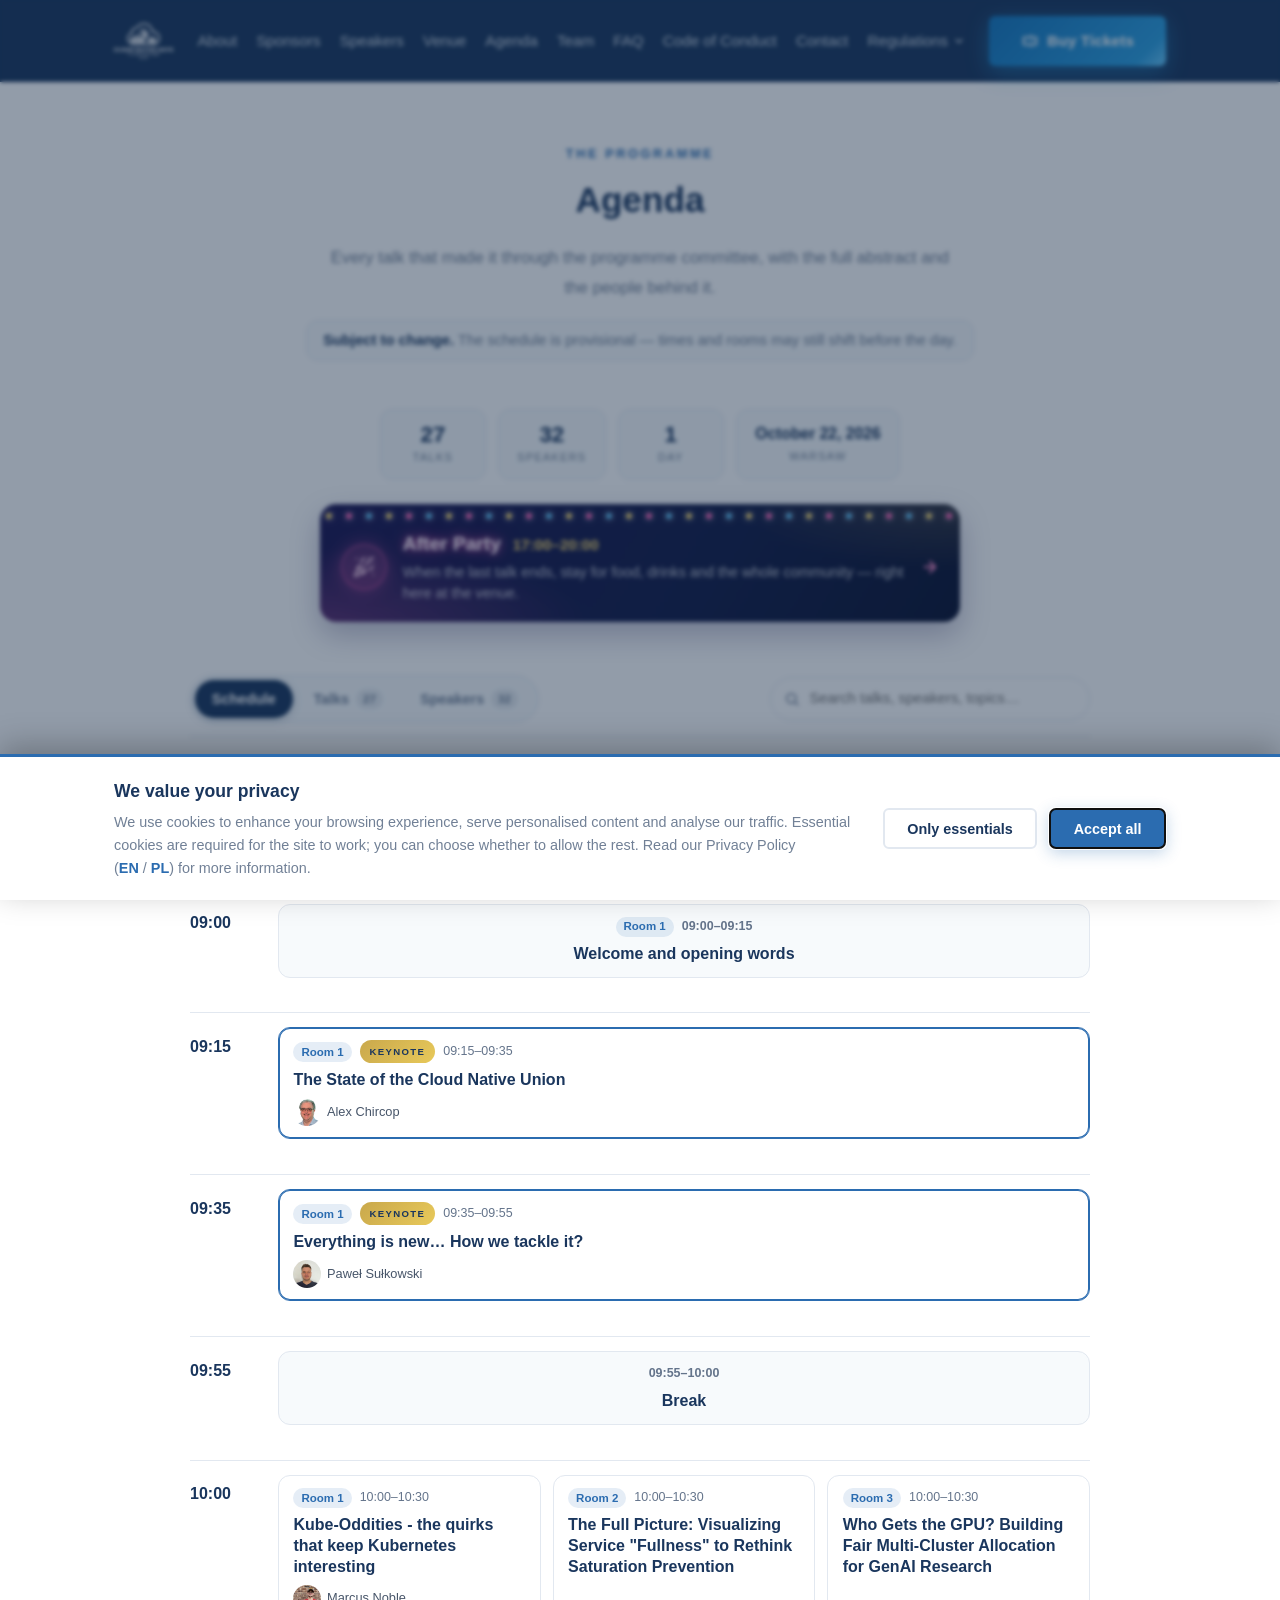
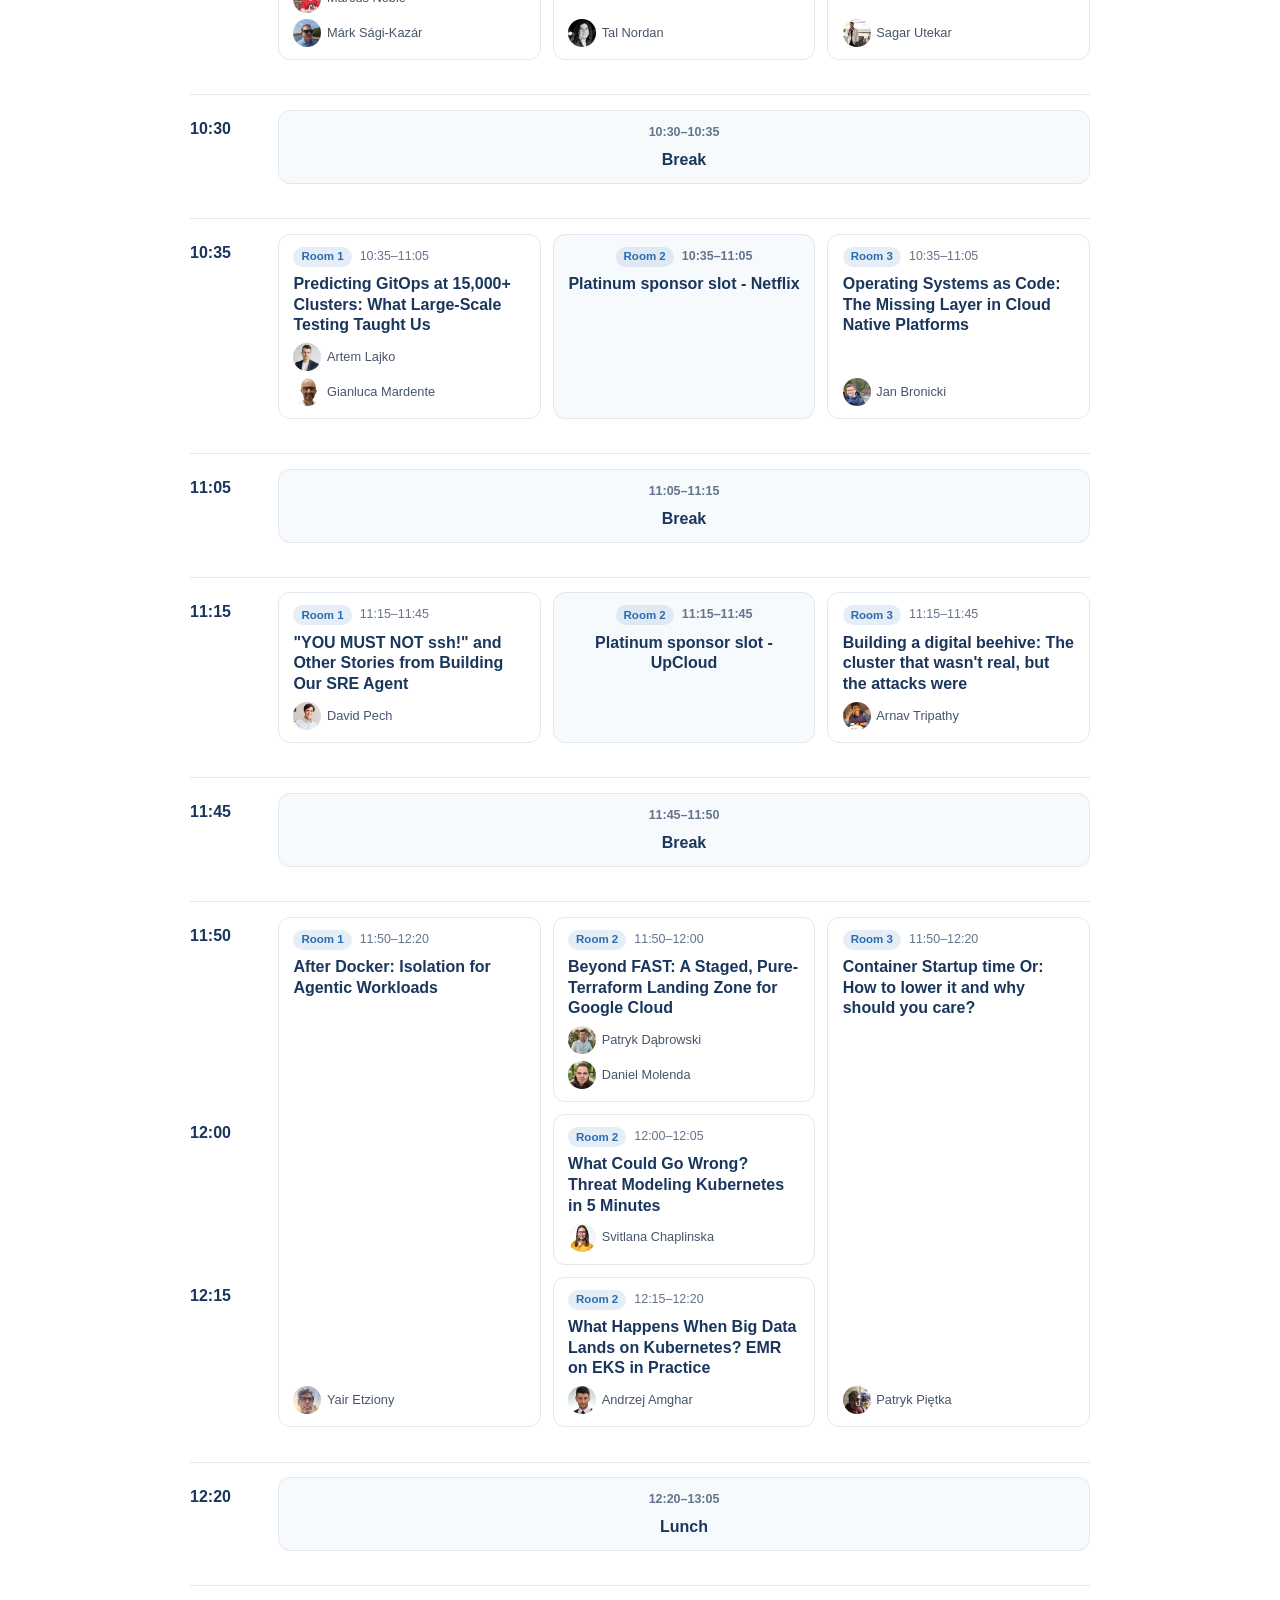
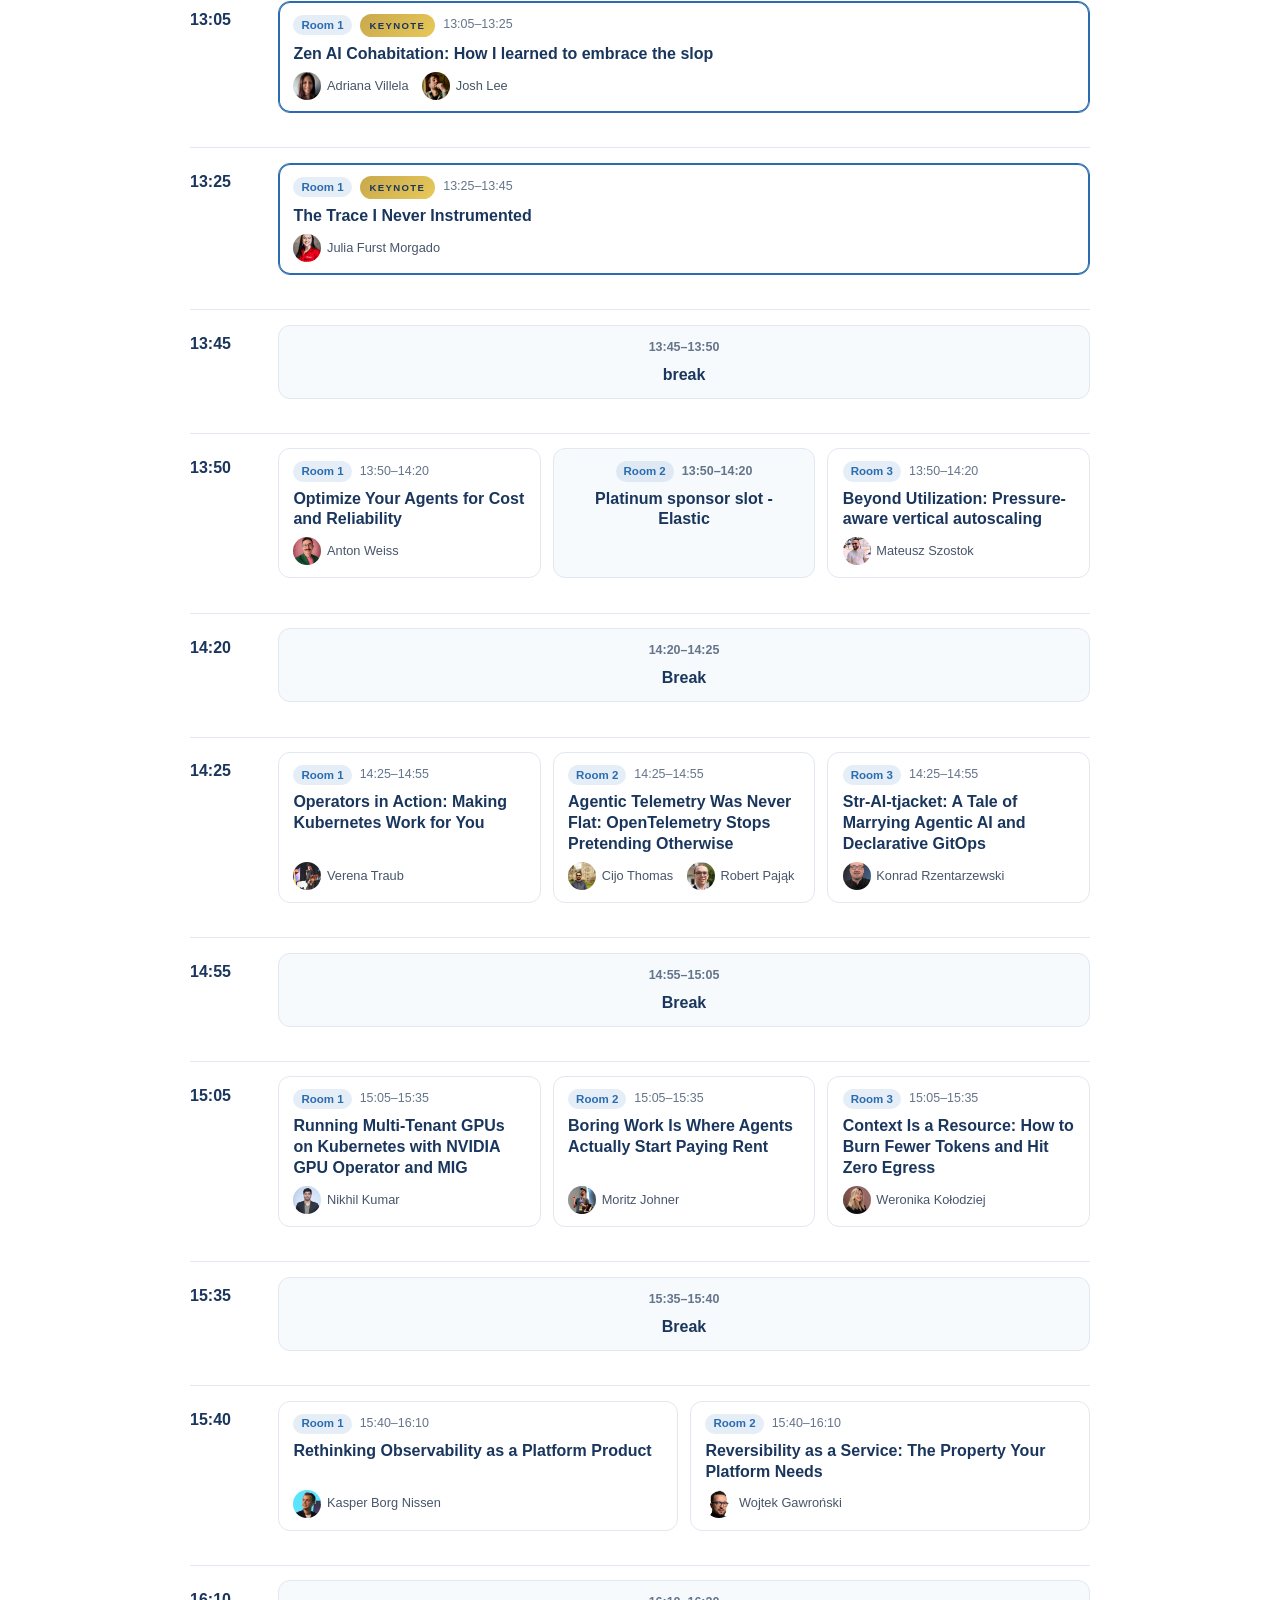
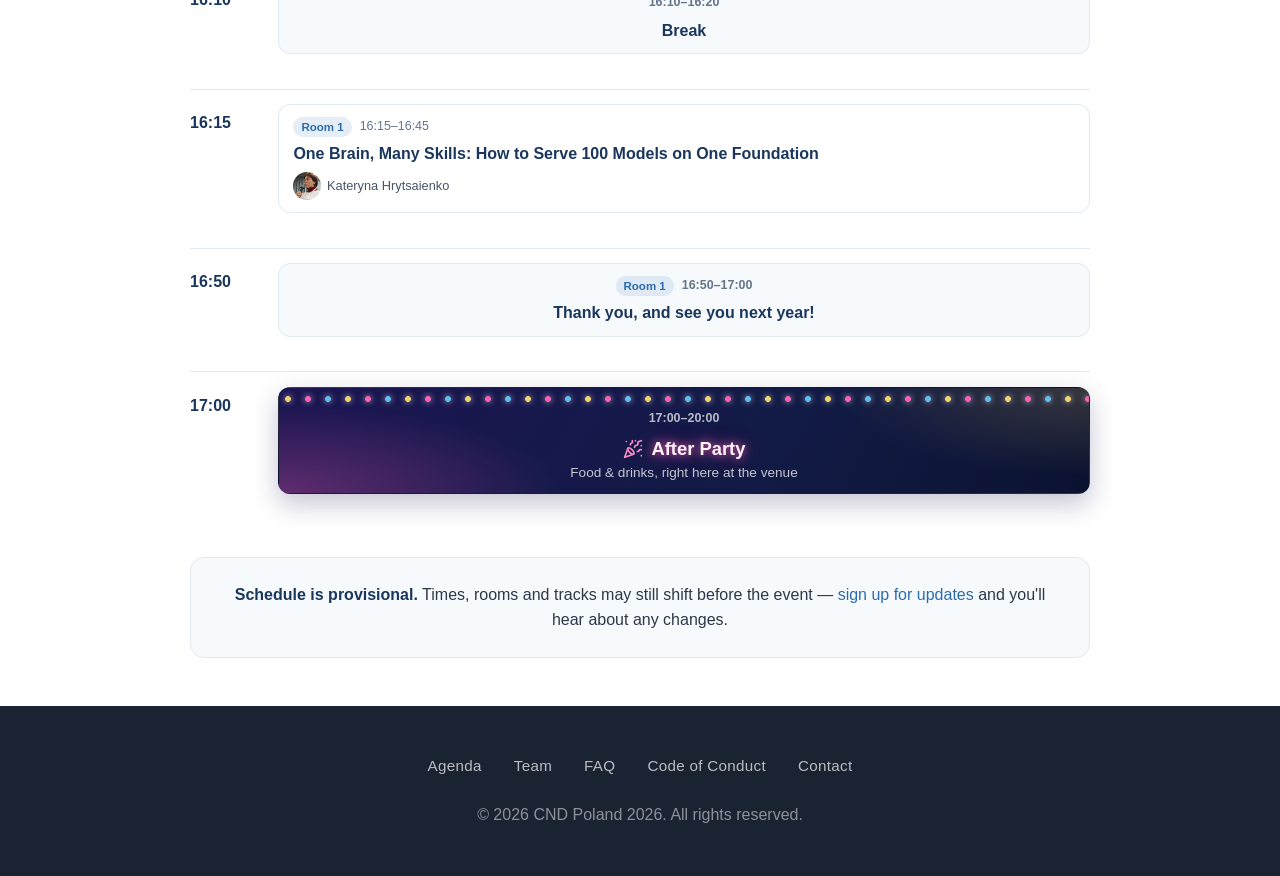
==== commit bd28e197: "Deploy production from 9fa6f67" ====
--- a/agenda/index.html
+++ b/agenda/index.html
@@ -1,4 +1,4 @@
-<!doctype html><html lang=en><head><meta charset=utf-8><meta name=viewport content="width=device-width,initial-scale=1"><title>Agenda | CND Poland 2026</title><meta name=description content="CND Poland 2026 — IT Conference"><link rel=icon href=/favicon.ico sizes=32x32><link rel=icon href=/favicon.svg type=image/svg+xml><link rel=stylesheet href=/css/style.ac0cfa5d1c7434da34b11d1e015dd5b90e2026293cc47d8491f9382605642dbe.css integrity="sha256-rAz6XRx0NNo0sR0eAV3VuQ4gJik8xH2Ekfk4JgVkLb4="></head><body><header class=site-header><div class="container header-inner"><a href=/ class=site-logo><img src=/images/cnd_full_white.png alt="CND Poland 2026" class=site-logo-img></a><div class=header-actions><nav class=site-nav><button class=nav-toggle aria-label="Toggle navigation">&#9776;</button><ul class=nav-list><li><a href=/#about data-anchor=true>About</a></li><li><a href=/#sponsors data-anchor=true>Sponsors</a></li><li><a href=/#speakers data-anchor=true>Speakers</a></li><li><a href=/#venue data-anchor=true>Venue</a></li><li><a href=/agenda/>Agenda</a></li><li><a href=/#team data-anchor=true>Team</a></li><li><a href=/faq/>FAQ</a></li><li><a href=/code-of-conduct/>Code of Conduct</a></li><li><a href=/contact/>Contact</a></li><li class=nav-dropdown><button type=button class=nav-dropdown-toggle aria-haspopup=true aria-expanded=false>
+<!doctype html><html lang=en><head><meta charset=utf-8><meta name=viewport content="width=device-width,initial-scale=1"><title>Agenda | CND Poland 2026</title><meta name=description content="CND Poland 2026 — IT Conference"><meta property="og:type" content="website"><meta property="og:site_name" content="CND Poland 2026"><meta property="og:title" content="Agenda | CND Poland 2026"><meta property="og:description" content="CND Poland 2026 — IT Conference"><meta property="og:url" content="https://cloudnativedayspoland.org/agenda/"><meta property="og:image" content="https://cloudnativedayspoland.org/images/og-image-316dbe3a.png"><meta property="og:image:width" content="1200"><meta property="og:image:height" content="630"><meta property="og:image:alt" content="CND Poland 2026 — Connect. Network. Develop."><meta name=twitter:card content="summary_large_image"><meta name=twitter:image content="https://cloudnativedayspoland.org/images/og-image-316dbe3a.png"><link rel=icon href=/favicon.ico sizes=32x32><link rel=icon href=/favicon.svg type=image/svg+xml><link rel=stylesheet href=/css/style.aa74da714cc8874ae707ae15b4714873bb757f43c56e59c9c5fd27e0a4c1ab9b.css integrity="sha256-qnTacUzIh0rnB64VtHFIc7t1f0PFblnJxf0n4KTBq5s="></head><body><header class=site-header><div class="container header-inner"><a href=/ class=site-logo><img src=/images/cnd_full_white.png alt="CND Poland 2026" class=site-logo-img></a><div class=header-actions><nav class=site-nav><button class=nav-toggle aria-label="Toggle navigation">&#9776;</button><ul class=nav-list><li><a href=/#about data-anchor=true>About</a></li><li><a href=/#sponsors data-anchor=true>Sponsors</a></li><li><a href=/#speakers data-anchor=true>Speakers</a></li><li><a href=/#venue data-anchor=true>Venue</a></li><li><a href=/agenda/>Agenda</a></li><li><a href=/#team data-anchor=true>Team</a></li><li><a href=/faq/>FAQ</a></li><li><a href=/code-of-conduct/>Code of Conduct</a></li><li><a href=/contact/>Contact</a></li><li class=nav-dropdown><button type=button class=nav-dropdown-toggle aria-haspopup=true aria-expanded=false>
 Regulations
 <svg class="nav-caret" width="12" height="12" viewBox="0 0 24 24" fill="none" stroke="currentColor" stroke-width="2.5" stroke-linecap="round" stroke-linejoin="round" aria-hidden="true"><path d="M6 9l6 6 6-6"/></svg></button><ul class=nav-dropdown-menu><li class=nav-doc><span class=nav-doc-name>Privacy Policy</span>
 <a href=/files/regulations/privacy-pol.pdf target=_blank rel="noopener noreferrer">(PL)</a>
@@ -7,14 +7,59 @@
 <a href=/files/regulations/terms-of-service-eng.pdf target=_blank rel="noopener noreferrer">(EN)</a></li><li class=nav-doc><span class=nav-doc-name>Regulations</span>
 <a href=/files/regulations/regulations-electronic-services-pol.pdf target=_blank rel="noopener noreferrer">(PL)</a>
 <a href=/files/regulations/regulations-electronic-services-eng.pdf target=_blank rel="noopener noreferrer">(EN)</a></li></ul></li></ul></nav><a href=https://cnd2026.konfeo.com/ class="btn btn-ticket nav-ticket" target=_blank rel=noopener aria-label="Buy tickets for CND Poland 2026"><svg width="18" height="18" viewBox="0 0 24 24" fill="none" stroke="currentColor" stroke-width="2" stroke-linecap="round" stroke-linejoin="round" aria-hidden="true"><path d="M3 9a2 2 0 012-2h14a2 2 0 012 2v1a2 2 0 000 4v1a2 2 0 01-2 2H5a2 2 0 01-2-2v-1a2 2 0 000-4z"/><path d="M13 5v2"/><path d="M13 11v2"/><path d="M13 17v2"/></svg>
-<span class=nav-ticket-label>Buy Tickets</span><span class=nav-ticket-label-short>Tickets</span></a></div></div></header><main class=container><section class="page programme"><header class=programme-head><span class=section-label>THE PROGRAMME</span><h1>Agenda</h1><div class=programme-intro><p>Every talk that made it through the programme committee, with the full abstract and the people behind it. Times, rooms and tracks are still being locked in — the timetable lands here as soon as it&rsquo;s final.</p></div><ul class=programme-stats><li><strong>24</strong><span>talks</span></li><li><strong>28</strong><span>speakers</span></li><li><strong>1</strong><span>day</span></li><li><strong>October 22, 2026</strong><span>Warsaw</span></li></ul></header><div class=programme-controls><div class=programme-tabs role=tablist aria-label="Browse the programme"><button type=button role=tab id=tab-talks aria-controls=panel-talks aria-selected=true data-panel=panel-talks>
-Talks <span class=programme-tab-count>24</span>
+<span class=nav-ticket-label>Buy Tickets</span><span class=nav-ticket-label-short>Tickets</span></a></div></div></header><main class=container><section class="page programme"><header class=programme-head><span class=section-label>THE PROGRAMME</span><h1>Agenda</h1><div class=programme-intro><p>Every talk that made it through the programme committee, with the full abstract and the people behind it.</p></div><p class=programme-notice><strong>Subject to change.</strong> The schedule is provisional &mdash; times and rooms may still shift before the day.</p><ul class=programme-stats><li><strong>27</strong><span>talks</span></li><li><strong>32</strong><span>speakers</span></li><li><strong>1</strong><span>day</span></li><li><strong>October 22, 2026</strong><span>Warsaw</span></li></ul><a class=programme-party href=/#after-party><span class=programme-party-icon aria-hidden=true><svg width="22" height="22" viewBox="0 0 24 24" fill="none" stroke="currentColor" stroke-width="2" stroke-linecap="round" stroke-linejoin="round"><path d="M5.8 11.3 2 22l10.7-3.79"/><path d="M4 3h.01"/><path d="M22 8h.01"/><path d="M15 2h.01"/><path d="M22 20h.01"/><path d="m22 2-2.24.75A2.9 2.9.0 0017.8 5.87c.1.86-.57 1.63-1.45 1.63h-.38c-.86.0-1.6.6-1.76 1.44L14 10"/><path d="m22 13-.82-.33c-.86-.34-1.82.2-1.98 1.11-.11.7-.72 1.22-1.43 1.22H17"/><path d="m11 2 .33.82c.34.86-.2 1.82-1.11 1.98C9.52 4.9 9 5.52 9 6.23V7"/><path d="M11 13c1.93 1.93 2.83 4.17 2 5s-3.07-.07-5-2-2.83-4.17-2-5 3.07.07 5 2z"/></svg>
+</span><span class=programme-party-text><span class=programme-party-title>After Party <span class=programme-party-time>17:00&ndash;20:00</span></span>
+<span class=programme-party-sub>When the last talk ends, stay for food, drinks and the whole community &mdash; right here at the venue.</span>
+</span><svg class="programme-party-arrow" width="18" height="18" viewBox="0 0 24 24" fill="none" stroke="currentColor" stroke-width="2.4" stroke-linecap="round" stroke-linejoin="round" aria-hidden="true"><line x1="5" y1="12" x2="19" y2="12"/><polyline points="12 5 19 12 12 19"/></svg></a></header><div class=programme-controls><div class=programme-tabs role=tablist aria-label="Browse the programme"><button type=button role=tab id=tab-schedule aria-controls=panel-schedule aria-selected=true data-panel=panel-schedule>
+Schedule
+</button>
+<button type=button role=tab id=tab-talks aria-controls=panel-talks aria-selected=false data-panel=panel-talks>
+Talks <span class=programme-tab-count>27</span>
 </button>
 <button type=button role=tab id=tab-speakers aria-controls=panel-speakers aria-selected=false data-panel=panel-speakers>
-Speakers <span class=programme-tab-count>28</span></button></div><div class=programme-search><svg class="programme-search-icon" width="16" height="16" viewBox="0 0 24 24" fill="none" stroke="currentColor" stroke-width="2.2" stroke-linecap="round" stroke-linejoin="round" aria-hidden="true"><circle cx="11" cy="11" r="7"/><line x1="16.5" y1="16.5" x2="21" y2="21"/></svg>
+Speakers <span class=programme-tab-count>32</span></button></div><div class=programme-search><svg class="programme-search-icon" width="16" height="16" viewBox="0 0 24 24" fill="none" stroke="currentColor" stroke-width="2.2" stroke-linecap="round" stroke-linejoin="round" aria-hidden="true"><circle cx="11" cy="11" r="7"/><line x1="16.5" y1="16.5" x2="21" y2="21"/></svg>
 <input type=search id=programme-filter placeholder="Search talks, speakers, topics…" aria-label="Search the programme" autocomplete=off>
 <button type=button class=programme-search-clear aria-label="Clear search" hidden>
-<svg width="14" height="14" viewBox="0 0 24 24" fill="none" stroke="currentColor" stroke-width="2.4" stroke-linecap="round" aria-hidden="true"><line x1="6" y1="6" x2="18" y2="18"/><line x1="18" y1="6" x2="6" y2="18"/></svg></button></div></div><p class=programme-result role=status hidden></p><div class=programme-panel id=panel-talks role=tabpanel aria-labelledby=tab-talks><article class=talk-card id=talk-you-must-not-ssh-and-other-stories-from-building data-search='"you must not ssh!" and other stories from building our sre agent david pech everyone is building sre agents. most of them are barely junior sysadmins in a trench coat — useful for "how does x work?", useless when postgresql replication is lagging at 3 am across three datacenters at your specific company with your specific puppet module.
+<svg width="14" height="14" viewBox="0 0 24 24" fill="none" stroke="currentColor" stroke-width="2.4" stroke-linecap="round" aria-hidden="true"><line x1="6" y1="6" x2="18" y2="18"/><line x1="18" y1="6" x2="6" y2="18"/></svg></button></div></div><p class=programme-result role=status hidden></p><div class=programme-panel id=panel-schedule role=tabpanel aria-labelledby=tab-schedule><div class=tt-slot><div class=tt-time>08:00</div><div class=tt-cards><article class="tt-card is-service is-full" data-search="registration "><div class=tt-card-meta><span class=tt-range>08:00&ndash;09:00</span></div><span class="tt-title tt-title-service">Registration</span></article></div></div><div class=tt-slot><div class=tt-time>09:00</div><div class=tt-cards><article class="tt-card is-service" data-search="welcome and opening words pawel piwosz patrycja wegrzynowicz rafał ligmann wojciech kocjan tomasz cholewa"><div class=tt-card-meta><span class=tt-room>Room 1</span><span class=tt-range>09:00&ndash;09:15</span></div><span class="tt-title tt-title-service">Welcome and opening words</span></article></div></div><div class=tt-slot><div class=tt-time>09:15</div><div class=tt-cards><article class="tt-card is-keynote" data-search="the state of the cloud native union alex chircop"><div class=tt-card-meta><span class=tt-room>Room 1</span><span class=badge-keynote>Keynote</span><span class=tt-range>09:15&ndash;09:35</span></div><a class=tt-title href=#talk-the-state-of-the-cloud-native-union>The State of the Cloud Native Union</a><div class=tt-speakers><a class=tt-speaker href=#speaker-alex-chircop><img src=/images/speakers/alex-chircop.jpg alt loading=lazy width=36 height=36>
+<span>Alex Chircop</span></a></div></article></div></div><div class=tt-slot><div class=tt-time>09:35</div><div class=tt-cards><article class="tt-card is-keynote" data-search="everything is new… how we tackle it? paweł sułkowski"><div class=tt-card-meta><span class=tt-room>Room 1</span><span class=badge-keynote>Keynote</span><span class=tt-range>09:35&ndash;09:55</span></div><a class=tt-title href=#talk-everything-is-new-how-we-tackle-it>Everything is new… How we tackle it?</a><div class=tt-speakers><a class=tt-speaker href=#speaker-pawel-sulkowski><img src=/images/speakers/pawel-sulkowski.jpg alt loading=lazy width=36 height=36>
+<span>Paweł Sułkowski</span></a></div></article></div></div><div class=tt-slot><div class=tt-time>09:55</div><div class=tt-cards><article class="tt-card is-service is-full" data-search="break "><div class=tt-card-meta><span class=tt-range>09:55&ndash;10:00</span></div><span class="tt-title tt-title-service">Break</span></article></div></div><div class=tt-slot><div class=tt-time>10:00</div><div class=tt-cards><article class=tt-card data-search="kube-oddities - the quirks that keep kubernetes interesting marcus noble márk sági-kazár"><div class=tt-card-meta><span class=tt-room>Room 1</span><span class=tt-range>10:00&ndash;10:30</span></div><a class=tt-title href=#talk-kube-oddities-the-quirks-that-keep-kubernetes>Kube-Oddities - the quirks that keep Kubernetes interesting</a><div class=tt-speakers><a class=tt-speaker href=#speaker-marcus-noble><img src=/images/speakers/marcus-noble.jpg alt loading=lazy width=36 height=36>
+<span>Marcus Noble</span>
+</a><a class=tt-speaker href=#speaker-mark-sagi-kazar><img src=/images/speakers/mark-sagi-kazar.jpg alt loading=lazy width=36 height=36>
+<span>Márk Sági-Kazár</span></a></div></article><article class=tt-card data-search='the full picture: visualizing service "fullness" to rethink saturation prevention tal nordan'><div class=tt-card-meta><span class=tt-room>Room 2</span><span class=tt-range>10:00&ndash;10:30</span></div><a class=tt-title href=#talk-the-full-picture-visualizing-service-fullness-to>The Full Picture: Visualizing Service "Fullness" to Rethink Saturation Prevention</a><div class=tt-speakers><a class=tt-speaker href=#speaker-tal-nordan><img src=/images/speakers/tal-nordan.jpg alt loading=lazy width=36 height=36>
+<span>Tal Nordan</span></a></div></article><article class=tt-card data-search="who gets the gpu? building fair multi-cluster allocation for genai research sagar utekar"><div class=tt-card-meta><span class=tt-room>Room 3</span><span class=tt-range>10:00&ndash;10:30</span></div><a class=tt-title href=#talk-who-gets-the-gpu-building-fair-multi-cluster>Who Gets the GPU? Building Fair Multi-Cluster Allocation for GenAI Research</a><div class=tt-speakers><a class=tt-speaker href=#speaker-sagar-utekar><img src=/images/speakers/sagar-utekar.jpg alt loading=lazy width=36 height=36>
+<span>Sagar Utekar</span></a></div></article></div></div><div class=tt-slot><div class=tt-time>10:30</div><div class=tt-cards><article class="tt-card is-service is-full" data-search="break "><div class=tt-card-meta><span class=tt-range>10:30&ndash;10:35</span></div><span class="tt-title tt-title-service">Break</span></article></div></div><div class=tt-slot><div class=tt-time>10:35</div><div class=tt-cards><article class=tt-card data-search="predicting gitops at 15,000+ clusters: what large-scale testing taught us artem lajko gianluca mardente"><div class=tt-card-meta><span class=tt-room>Room 1</span><span class=tt-range>10:35&ndash;11:05</span></div><a class=tt-title href=#talk-predicting-gitops-at-15-000-clusters-what-large>Predicting GitOps at 15,000+ Clusters: What Large-Scale Testing Taught Us</a><div class=tt-speakers><a class=tt-speaker href=#speaker-artem-lajko><img src=/images/speakers/artem-lajko.jpg alt loading=lazy width=36 height=36>
+<span>Artem Lajko</span>
+</a><a class=tt-speaker href=#speaker-gianluca-mardente><img src=/images/speakers/gianluca-mardente.jpg alt loading=lazy width=36 height=36>
+<span>Gianluca Mardente</span></a></div></article><article class="tt-card is-service" data-search="platinum sponsor slot - netflix "><div class=tt-card-meta><span class=tt-room>Room 2</span><span class=tt-range>10:35&ndash;11:05</span></div><span class="tt-title tt-title-service">Platinum sponsor slot - Netflix</span></article><article class=tt-card data-search="operating systems as code: the missing layer in cloud native platforms jan bronicki"><div class=tt-card-meta><span class=tt-room>Room 3</span><span class=tt-range>10:35&ndash;11:05</span></div><a class=tt-title href=#talk-operating-systems-as-code-the-missing-layer-in>Operating Systems as Code: The Missing Layer in Cloud Native Platforms</a><div class=tt-speakers><a class=tt-speaker href=#speaker-jan-bronicki><img src=/images/speakers/jan-bronicki.jpg alt loading=lazy width=36 height=36>
+<span>Jan Bronicki</span></a></div></article></div></div><div class=tt-slot><div class=tt-time>11:05</div><div class=tt-cards><article class="tt-card is-service is-full" data-search="break "><div class=tt-card-meta><span class=tt-range>11:05&ndash;11:15</span></div><span class="tt-title tt-title-service">Break</span></article></div></div><div class=tt-slot><div class=tt-time>11:15</div><div class=tt-cards><article class=tt-card data-search='"you must not ssh!" and other stories from building our sre agent david pech'><div class=tt-card-meta><span class=tt-room>Room 1</span><span class=tt-range>11:15&ndash;11:45</span></div><a class=tt-title href=#talk-you-must-not-ssh-and-other-stories-from-building>"YOU MUST NOT ssh!" and Other Stories from Building Our SRE Agent</a><div class=tt-speakers><a class=tt-speaker href=#speaker-david-pech><img src=/images/speakers/david-pech.jpg alt loading=lazy width=36 height=36>
+<span>David Pech</span></a></div></article><article class="tt-card is-service" data-search="platinum sponsor slot - upcloud "><div class=tt-card-meta><span class=tt-room>Room 2</span><span class=tt-range>11:15&ndash;11:45</span></div><span class="tt-title tt-title-service">Platinum sponsor slot - UpCloud</span></article><article class=tt-card data-search="building a digital beehive: the cluster that wasn't real, but the attacks were arnav tripathy"><div class=tt-card-meta><span class=tt-room>Room 3</span><span class=tt-range>11:15&ndash;11:45</span></div><a class=tt-title href=#talk-building-a-digital-beehive-the-cluster-that-wasnt>Building a digital beehive: The cluster that wasn't real, but the attacks were</a><div class=tt-speakers><a class=tt-speaker href=#speaker-arnav-tripathy><img src=/images/speakers/arnav-tripathy.jpg alt loading=lazy width=36 height=36>
+<span>Arnav Tripathy</span></a></div></article></div></div><div class=tt-slot><div class=tt-time>11:45</div><div class=tt-cards><article class="tt-card is-service is-full" data-search="break "><div class=tt-card-meta><span class=tt-range>11:45&ndash;11:50</span></div><span class="tt-title tt-title-service">Break</span></article></div></div><div class="tt-slot is-stacked" style=--tt-rows:3;--tt-cols:3><div class=tt-time style=--tt-row:1>11:50</div><div class=tt-time style=--tt-row:2>12:00</div><div class=tt-time style=--tt-row:3>12:15</div><div class=tt-cards><article class=tt-card style="--tt-col:1;--tt-row:1 / 4" data-search="after docker: isolation for agentic workloads yair etziony"><div class=tt-card-meta><span class=tt-room>Room 1</span><span class=tt-range>11:50&ndash;12:20</span></div><a class=tt-title href=#talk-after-docker-isolation-for-agentic-workloads>After Docker: Isolation for Agentic Workloads</a><div class=tt-speakers><a class=tt-speaker href=#speaker-yair-etziony><img src=/images/speakers/yair-etziony.jpg alt loading=lazy width=36 height=36>
+<span>Yair Etziony</span></a></div></article><article class=tt-card style="--tt-col:2;--tt-row:1 / 2" data-search="beyond fast: a staged, pure-terraform landing zone for google cloud patryk dąbrowski daniel molenda"><div class=tt-card-meta><span class=tt-room>Room 2</span><span class=tt-range>11:50&ndash;12:00</span></div><a class=tt-title href=#talk-beyond-fast-a-staged-pure-terraform-landing-zone>Beyond FAST: A Staged, Pure-Terraform Landing Zone for Google Cloud</a><div class=tt-speakers><a class=tt-speaker href=#speaker-patryk-dabrowski><img src=/images/speakers/patryk-dabrowski.jpg alt loading=lazy width=36 height=36>
+<span>Patryk Dąbrowski</span>
+</a><a class=tt-speaker href=#speaker-daniel-molenda><img src=/images/speakers/daniel-molenda.jpg alt loading=lazy width=36 height=36>
+<span>Daniel Molenda</span></a></div></article><article class=tt-card style="--tt-col:3;--tt-row:1 / 4" data-search="container startup time or: how to lower it and why should you care? patryk piętka"><div class=tt-card-meta><span class=tt-room>Room 3</span><span class=tt-range>11:50&ndash;12:20</span></div><a class=tt-title href=#talk-container-startup-time-or-how-to-lower-it-and-why>Container Startup time Or: How to lower it and why should you care?</a><div class=tt-speakers><a class=tt-speaker href=#speaker-patryk-pietka><img src=/images/speakers/patryk-pietka.jpg alt loading=lazy width=36 height=36>
+<span>Patryk Piętka</span></a></div></article><article class=tt-card style="--tt-col:2;--tt-row:2 / 3" data-search="what could go wrong? threat modeling kubernetes in 5 minutes svitlana chaplinska"><div class=tt-card-meta><span class=tt-room>Room 2</span><span class=tt-range>12:00&ndash;12:05</span></div><a class=tt-title href=#talk-what-could-go-wrong-threat-modeling-kubernetes-in-5>What Could Go Wrong? Threat Modeling Kubernetes in 5 Minutes</a><div class=tt-speakers><a class=tt-speaker href=#speaker-svitlana-chaplinska><img src=/images/speakers/svitlana-chaplinska.jpg alt loading=lazy width=36 height=36>
+<span>Svitlana Chaplinska</span></a></div></article><article class=tt-card style="--tt-col:2;--tt-row:3 / 4" data-search="what happens when big data lands on kubernetes? emr on eks in practice andrzej amghar"><div class=tt-card-meta><span class=tt-room>Room 2</span><span class=tt-range>12:15&ndash;12:20</span></div><a class=tt-title href=#talk-what-happens-when-big-data-lands-on-kubernetes-emr>What Happens When Big Data Lands on Kubernetes? EMR on EKS in Practice</a><div class=tt-speakers><a class=tt-speaker href=#speaker-andrzej-amghar><img src=/images/speakers/andrzej-amghar.jpg alt loading=lazy width=36 height=36>
+<span>Andrzej Amghar</span></a></div></article></div></div><div class=tt-slot><div class=tt-time>12:20</div><div class=tt-cards><article class="tt-card is-service is-full" data-search="lunch "><div class=tt-card-meta><span class=tt-range>12:20&ndash;13:05</span></div><span class="tt-title tt-title-service">Lunch</span></article></div></div><div class=tt-slot><div class=tt-time>13:05</div><div class=tt-cards><article class="tt-card is-keynote" data-search="zen ai cohabitation: how i learned to embrace the slop adriana villela josh lee"><div class=tt-card-meta><span class=tt-room>Room 1</span><span class=badge-keynote>Keynote</span><span class=tt-range>13:05&ndash;13:25</span></div><a class=tt-title href=#talk-zen-ai-cohabitation-how-i-learned-to-embrace-the>Zen AI Cohabitation: How I learned to embrace the slop</a><div class=tt-speakers><a class=tt-speaker href=#speaker-adriana-villela><img src=/images/speakers/adriana-villela.jpg alt loading=lazy width=36 height=36>
+<span>Adriana Villela</span>
+</a><a class=tt-speaker href=#speaker-josh-lee><img src=/images/speakers/josh-lee.jpg alt loading=lazy width=36 height=36>
+<span>Josh Lee</span></a></div></article></div></div><div class=tt-slot><div class=tt-time>13:25</div><div class=tt-cards><article class="tt-card is-keynote" data-search="the trace i never instrumented julia furst morgado"><div class=tt-card-meta><span class=tt-room>Room 1</span><span class=badge-keynote>Keynote</span><span class=tt-range>13:25&ndash;13:45</span></div><a class=tt-title href=#talk-the-trace-i-never-instrumented>The Trace I Never Instrumented</a><div class=tt-speakers><a class=tt-speaker href=#speaker-julia-furst-morgado><img src=/images/speakers/julia-furst-morgado.jpg alt loading=lazy width=36 height=36>
+<span>Julia Furst Morgado</span></a></div></article></div></div><div class=tt-slot><div class=tt-time>13:45</div><div class=tt-cards><article class="tt-card is-service is-full" data-search="break "><div class=tt-card-meta><span class=tt-range>13:45&ndash;13:50</span></div><span class="tt-title tt-title-service">break</span></article></div></div><div class=tt-slot><div class=tt-time>13:50</div><div class=tt-cards><article class=tt-card data-search="optimize your agents for cost and reliability anton weiss"><div class=tt-card-meta><span class=tt-room>Room 1</span><span class=tt-range>13:50&ndash;14:20</span></div><a class=tt-title href=#talk-optimize-your-agents-for-cost-and-reliability>Optimize Your Agents for Cost and Reliability</a><div class=tt-speakers><a class=tt-speaker href=#speaker-anton-weiss><img src=/images/speakers/anton-weiss.jpg alt loading=lazy width=36 height=36>
+<span>Anton Weiss</span></a></div></article><article class="tt-card is-service" data-search="platinum sponsor slot - elastic "><div class=tt-card-meta><span class=tt-room>Room 2</span><span class=tt-range>13:50&ndash;14:20</span></div><span class="tt-title tt-title-service">Platinum sponsor slot - Elastic</span></article><article class=tt-card data-search="beyond utilization: pressure-aware vertical autoscaling mateusz szostok"><div class=tt-card-meta><span class=tt-room>Room 3</span><span class=tt-range>13:50&ndash;14:20</span></div><a class=tt-title href=#talk-beyond-utilization-pressure-aware-vertical>Beyond Utilization: Pressure-aware vertical autoscaling</a><div class=tt-speakers><a class=tt-speaker href=#speaker-mateusz-szostok><img src=/images/speakers/mateusz-szostok.jpg alt loading=lazy width=36 height=36>
+<span>Mateusz Szostok</span></a></div></article></div></div><div class=tt-slot><div class=tt-time>14:20</div><div class=tt-cards><article class="tt-card is-service is-full" data-search="break "><div class=tt-card-meta><span class=tt-range>14:20&ndash;14:25</span></div><span class="tt-title tt-title-service">Break</span></article></div></div><div class=tt-slot><div class=tt-time>14:25</div><div class=tt-cards><article class=tt-card data-search="operators in action: making kubernetes work for you verena traub"><div class=tt-card-meta><span class=tt-room>Room 1</span><span class=tt-range>14:25&ndash;14:55</span></div><a class=tt-title href=#talk-operators-in-action-making-kubernetes-work-for-you>Operators in Action: Making Kubernetes Work for You</a><div class=tt-speakers><a class=tt-speaker href=#speaker-verena-traub><img src=/images/speakers/verena-traub.jpg alt loading=lazy width=36 height=36>
+<span>Verena Traub</span></a></div></article><article class=tt-card data-search="agentic telemetry was never flat: opentelemetry stops pretending otherwise cijo thomas robert pająk"><div class=tt-card-meta><span class=tt-room>Room 2</span><span class=tt-range>14:25&ndash;14:55</span></div><a class=tt-title href=#talk-agentic-telemetry-was-never-flat-opentelemetry>Agentic Telemetry Was Never Flat: OpenTelemetry Stops Pretending Otherwise</a><div class=tt-speakers><a class=tt-speaker href=#speaker-cijo-thomas><img src=/images/speakers/cijo-thomas.jpg alt loading=lazy width=36 height=36>
+<span>Cijo Thomas</span>
+</a><a class=tt-speaker href=#speaker-robert-pajak><img src=/images/speakers/robert-pajak.jpg alt loading=lazy width=36 height=36>
+<span>Robert Pająk</span></a></div></article><article class=tt-card data-search="str-ai-tjacket: a tale of marrying agentic ai and declarative gitops konrad rzentarzewski"><div class=tt-card-meta><span class=tt-room>Room 3</span><span class=tt-range>14:25&ndash;14:55</span></div><a class=tt-title href=#talk-str-ai-tjacket-a-tale-of-marrying-agentic-ai-and>Str-AI-tjacket: A Tale of Marrying Agentic AI and Declarative GitOps</a><div class=tt-speakers><a class=tt-speaker href=#speaker-konrad-rzentarzewski><img src=/images/speakers/konrad-rzentarzewski.jpg alt loading=lazy width=36 height=36>
+<span>Konrad Rzentarzewski</span></a></div></article></div></div><div class=tt-slot><div class=tt-time>14:55</div><div class=tt-cards><article class="tt-card is-service is-full" data-search="break "><div class=tt-card-meta><span class=tt-range>14:55&ndash;15:05</span></div><span class="tt-title tt-title-service">Break</span></article></div></div><div class=tt-slot><div class=tt-time>15:05</div><div class=tt-cards><article class=tt-card data-search="running multi-tenant gpus on kubernetes with nvidia gpu operator and mig nikhil kumar"><div class=tt-card-meta><span class=tt-room>Room 1</span><span class=tt-range>15:05&ndash;15:35</span></div><a class=tt-title href=#talk-running-multi-tenant-gpus-on-kubernetes-with-nvidia>Running Multi-Tenant GPUs on Kubernetes with NVIDIA GPU Operator and MIG</a><div class=tt-speakers><a class=tt-speaker href=#speaker-nikhil-kumar><img src=/images/speakers/nikhil-kumar.jpg alt loading=lazy width=36 height=36>
+<span>Nikhil Kumar</span></a></div></article><article class=tt-card data-search="boring work is where agents actually start paying rent moritz johner"><div class=tt-card-meta><span class=tt-room>Room 2</span><span class=tt-range>15:05&ndash;15:35</span></div><a class=tt-title href=#talk-boring-work-is-where-agents-actually-start-paying>Boring Work Is Where Agents Actually Start Paying Rent</a><div class=tt-speakers><a class=tt-speaker href=#speaker-moritz-johner><img src=/images/speakers/moritz-johner.jpg alt loading=lazy width=36 height=36>
+<span>Moritz Johner</span></a></div></article><article class=tt-card data-search="context is a resource: how to burn fewer tokens and hit zero egress weronika kołodziej"><div class=tt-card-meta><span class=tt-room>Room 3</span><span class=tt-range>15:05&ndash;15:35</span></div><a class=tt-title href=#talk-context-is-a-resource-how-to-burn-fewer-tokens-and>Context Is a Resource: How to Burn Fewer Tokens and Hit Zero Egress</a><div class=tt-speakers><a class=tt-speaker href=#speaker-weronika-kolodziej><img src=/images/speakers/weronika-kolodziej.jpg alt loading=lazy width=36 height=36>
+<span>Weronika Kołodziej</span></a></div></article></div></div><div class=tt-slot><div class=tt-time>15:35</div><div class=tt-cards><article class="tt-card is-service is-full" data-search="break "><div class=tt-card-meta><span class=tt-range>15:35&ndash;15:40</span></div><span class="tt-title tt-title-service">Break</span></article></div></div><div class=tt-slot><div class=tt-time>15:40</div><div class=tt-cards><article class=tt-card data-search="rethinking observability as a platform product kasper borg nissen"><div class=tt-card-meta><span class=tt-room>Room 1</span><span class=tt-range>15:40&ndash;16:10</span></div><a class=tt-title href=#talk-rethinking-observability-as-a-platform-product>Rethinking Observability as a Platform Product</a><div class=tt-speakers><a class=tt-speaker href=#speaker-kasper-borg-nissen><img src=/images/speakers/kasper-borg-nissen.jpg alt loading=lazy width=36 height=36>
+<span>Kasper Borg Nissen</span></a></div></article><article class=tt-card data-search="reversibility as a service: the property your platform needs wojtek gawroński"><div class=tt-card-meta><span class=tt-room>Room 2</span><span class=tt-range>15:40&ndash;16:10</span></div><a class=tt-title href=#talk-reversibility-as-a-service-the-property-your>Reversibility as a Service: The Property Your Platform Needs</a><div class=tt-speakers><a class=tt-speaker href=#speaker-wojtek-gawronski><img src=/images/speakers/wojtek-gawronski.jpg alt loading=lazy width=36 height=36>
+<span>Wojtek Gawroński</span></a></div></article></div></div><div class=tt-slot><div class=tt-time>16:10</div><div class=tt-cards><article class="tt-card is-service is-full" data-search="break "><div class=tt-card-meta><span class=tt-range>16:10&ndash;16:20</span></div><span class="tt-title tt-title-service">Break</span></article></div></div><div class=tt-slot><div class=tt-time>16:15</div><div class=tt-cards><article class=tt-card data-search="one brain, many skills: how to serve 100 models on one foundation kateryna hrytsaienko"><div class=tt-card-meta><span class=tt-room>Room 1</span><span class=tt-range>16:15&ndash;16:45</span></div><a class=tt-title href=#talk-one-brain-many-skills-how-to-serve-100-models-on>One Brain, Many Skills: How to Serve 100 Models on One Foundation</a><div class=tt-speakers><a class=tt-speaker href=#speaker-kateryna-hrytsaienko><img src=/images/speakers/kateryna-hrytsaienko.jpg alt loading=lazy width=36 height=36>
+<span>Kateryna Hrytsaienko</span></a></div></article></div></div><div class=tt-slot><div class=tt-time>16:50</div><div class=tt-cards><article class="tt-card is-service" data-search="thank you, and see you next year! maciej gołaszewski patrycja wegrzynowicz pawel piwosz rafał ligmann tomasz cholewa wojciech kocjan"><div class=tt-card-meta><span class=tt-room>Room 1</span><span class=tt-range>16:50&ndash;17:00</span></div><span class="tt-title tt-title-service">Thank you, and see you next year!</span></article></div></div><div class=tt-slot><div class=tt-time>17:00</div><div class=tt-cards><article class="tt-card is-service is-full is-party" data-search="after party  food drinks evening social"><div class=tt-card-meta><span class=tt-range>17:00&ndash;20:00</span></div><a class="tt-title tt-title-service tt-party" href=/#after-party><svg width="20" height="20" viewBox="0 0 24 24" fill="none" stroke="currentColor" stroke-width="2" stroke-linecap="round" stroke-linejoin="round" aria-hidden="true"><path d="M5.8 11.3 2 22l10.7-3.79"/><path d="M4 3h.01"/><path d="M22 8h.01"/><path d="M15 2h.01"/><path d="M22 20h.01"/><path d="m22 2-2.24.75A2.9 2.9.0 0017.8 5.87c.1.86-.57 1.63-1.45 1.63h-.38c-.86.0-1.6.6-1.76 1.44L14 10"/><path d="m22 13-.82-.33c-.86-.34-1.82.2-1.98 1.11-.11.7-.72 1.22-1.43 1.22H17"/><path d="m11 2 .33.82c.34.86-.2 1.82-1.11 1.98C9.52 4.9 9 5.52 9 6.23V7"/><path d="M11 13c1.93 1.93 2.83 4.17 2 5s-3.07-.07-5-2-2.83-4.17-2-5 3.07.07 5 2z"/></svg>
+<span class=tt-party-name>After Party</span>
+<span class=tt-party-sub>Food & drinks, right here at the venue</span></a></article></div></div></div><div class=programme-panel id=panel-talks role=tabpanel aria-labelledby=tab-talks><article class=talk-card id=talk-you-must-not-ssh-and-other-stories-from-building data-search='"you must not ssh!" and other stories from building our sre agent david pech everyone is building sre agents. most of them are barely junior sysadmins in a trench coat — useful for "how does x work?", useless when postgresql replication is lagging at 3 am across three datacenters at your specific company with your specific puppet module.
 
 we started out obsessing over the tech stack, but after months in production, we learned a few hard truths: the agent framework? it doesn&#39;t really matter that much. the llm model or vendor? doesn&#39;t matter nearly as much as you think. providing misleading docs? a massive problem. fear of autonomy? like handcuffing your agent and getting only 10% out of it. not unit-testing the context? likely you&#39;ll degrade in the future versions and lose people&#39;s trust.
 
@@ -66,6 +111,14 @@
 <span class=talk-speaker-text><span class=talk-speaker-name>Robert Pająk</span>
 <span class=talk-speaker-role>OpenTelemetry Maintainer · Senior Staff Engineer, Splunk</span></span></a></div><div class="talk-abstract prose" id=talk-agentic-telemetry-was-never-flat-opentelemetry-abstract><p>Telemetry attributes have always been simple: strings, numbers, booleans. However, when the data you actually want to capture isn't simple (like a structured LLM tool call, a nested agent context, a batch database operation), you flatten it, or JSON-encode it into a string and hope your backend can deal with it later.</p><p>Agentic workflows made this tension impossible to ignore. That workaround era is ending.</p><p>OpenTelemetry now supports complex attribute types on spans — nested maps, arrays of objects, byte arrays, structured values — starting with the wire protocol, with API and SDK support rolling out across languages. Spans join logs in being able to carry data that reflects reality, not a flattened approximation of it.</p><p>This matters most right now for agentic AI workloads, where the data is inherently structured: multi-turn message histories, tool definitions, per-step agent contexts. Forcing this into flat attributes was never a good fit - it was just the only option.</p><p>But expressive power comes with new responsibilities. This session covers:</p><p>Why flat attributes exist and the real tradeoffs they encode</p><p>What complex attribute support unlocks at the spec and SDK level.</p><p>Applying limits in a complex world</p><p>Equality, serialization, and interoperability - what happens on non-OTLP paths and why it matters for processors and exporters</p><p>Performance costs across APIs, SDKs, and the Collector</p><p>When to use complex attributes and when flat is still the right choice - and why semantic conventions still prefer flat for indexed, aggregatable dimensions</p><p>Leave with concrete rules for when to embrace structure, when to flatten, and how to avoid query, storage, and portability surprises.</p></div><button type=button class=talk-toggle aria-expanded=true aria-controls=talk-agentic-telemetry-was-never-flat-opentelemetry-abstract hidden>
 <span class=talk-toggle-label></span>
+<svg width="14" height="14" viewBox="0 0 24 24" fill="none" stroke="currentColor" stroke-width="2.4" stroke-linecap="round" stroke-linejoin="round" aria-hidden="true"><polyline points="6 9 12 15 18 9"/></svg></button></article><article class=talk-card id=talk-beyond-fast-a-staged-pure-terraform-landing-zone data-search="beyond fast: a staged, pure-terraform landing zone for google cloud patryk dąbrowski daniel molenda we built our own landing zone framework for google cloud, written entirely in terraform. our starting point was an evaluation of cloud foundation fabric fast, which generates resources from yaml configuration. that approach works well for standard setups, but in complex, non-standard environments it can limit flexibility.
+in this talk we'll explain why we chose this path and how it gives us more control over the architecture, makes it easier to evolve, and lets us tailor the landing zone to enterprise requirements."><div class=talk-card-head><h2 class=talk-title>Beyond FAST: A Staged, Pure-Terraform Landing Zone for Google Cloud</h2><a class=anchor-link href=#talk-beyond-fast-a-staged-pure-terraform-landing-zone aria-label="Link to “Beyond FAST: A Staged, Pure-Terraform Landing Zone for Google Cloud”" title="Copy link to this talk"><svg width="15" height="15" viewBox="0 0 24 24" fill="none" stroke="currentColor" stroke-width="2" stroke-linecap="round" stroke-linejoin="round" aria-hidden="true"><path d="M10 13a5 5 0 007.5.5l3-3a5 5 0 00-7-7l-1.7 1.7"/><path d="M14 11a5 5 0 00-7.5-.5l-3 3a5 5 0 007 7l1.7-1.7"/></svg></a></div><div class=talk-speakers><a class=talk-speaker href=#speaker-patryk-dabrowski><img src=/images/speakers/patryk-dabrowski.jpg alt loading=lazy width=88 height=88>
+<span class=talk-speaker-text><span class=talk-speaker-name>Patryk Dąbrowski</span>
+<span class=talk-speaker-role>Fly on the Cloud – DevOps Engineer</span>
+</span></a><a class=talk-speaker href=#speaker-daniel-molenda><img src=/images/speakers/daniel-molenda.jpg alt loading=lazy width=88 height=88>
+<span class=talk-speaker-text><span class=talk-speaker-name>Daniel Molenda</span>
+<span class=talk-speaker-role>DevOps Engineer</span></span></a></div><div class="talk-abstract prose" id=talk-beyond-fast-a-staged-pure-terraform-landing-zone-abstract><p>We built our own Landing Zone framework for Google Cloud, written entirely in Terraform. Our starting point was an evaluation of Cloud Foundation Fabric FAST, which generates resources from YAML configuration. That approach works well for standard setups, but in complex, non-standard environments it can limit flexibility.</p><p>In this talk we'll explain why we chose this path and how it gives us more control over the architecture, makes it easier to evolve, and lets us tailor the Landing Zone to enterprise requirements.</p></div><button type=button class=talk-toggle aria-expanded=true aria-controls=talk-beyond-fast-a-staged-pure-terraform-landing-zone-abstract hidden>
+<span class=talk-toggle-label></span>
 <svg width="14" height="14" viewBox="0 0 24 24" fill="none" stroke="currentColor" stroke-width="2.4" stroke-linecap="round" stroke-linejoin="round" aria-hidden="true"><polyline points="6 9 12 15 18 9"/></svg></button></article><article class=talk-card id=talk-beyond-utilization-pressure-aware-vertical data-search="beyond utilization: pressure-aware vertical autoscaling mateusz szostok utilization-based autoscaling is popular for a reason: it’s simple, measurable, and usually “good enough.” until it isn’t. in production, you can hit tail-latency spikes while cpu usage still looks comfortably safe and autoscaling is not triggered.
 
 you can try to make vpa react to app-level signals, but turning those into actionable cpu and memory requests is harder than it sounds. it often needs better instrumentation, app-specific knowledge, and runtime-aware tuning (threads, gc, heap sizing) that doesn’t generalize well across teams and workloads.
@@ -114,6 +167,21 @@
 <span class=talk-speaker-text><span class=talk-speaker-name>Patryk Piętka</span>
 <span class=talk-speaker-role>Software Engineer</span></span></a></div><div class="talk-abstract prose" id=talk-container-startup-time-or-how-to-lower-it-and-why-abstract><p>With a pay-as-you-go model, we are charged for what we use. However, newly provisioned compute is not immediately useful. At any moment, traffic can increase, triggering autoscaling and cold starts, putting pressure on startup time.</p><p>What does the startup process of a Pod look like? What takes the most time, what are the limitations? What can we do to reduce the time between scheduling and readiness?</p><p>In this talk I will go over stages of starting a pod in Kubernetes. I will explain how image formats influence startup time, what cluster changes are required to take advantage of lazy loading, and how eStargz and SOCI compare. How changing compression formats influences build and startup time. What are the tradeoffs between gzip and zstd? I will discuss peer-to-peer image distribution, its effect on cluster behavior, and the operational complexity it introduces. At the end I will show benchmarks of how much each change affects scheduling to readiness latency.</p><p>After this talk you will know how to approach container startup time, what solutions can be applied. What complexities and tradeoffs are there.</p></div><button type=button class=talk-toggle aria-expanded=true aria-controls=talk-container-startup-time-or-how-to-lower-it-and-why-abstract hidden>
 <span class=talk-toggle-label></span>
+<svg width="14" height="14" viewBox="0 0 24 24" fill="none" stroke="currentColor" stroke-width="2.4" stroke-linecap="round" stroke-linejoin="round" aria-hidden="true"><polyline points="6 9 12 15 18 9"/></svg></button></article><article class=talk-card id=talk-context-is-a-resource-how-to-burn-fewer-tokens-and data-search='context is a resource: how to burn fewer tokens and hit zero egress weronika kołodziej llm agents running on kubernetes reconstruct context from scratch on every turn, calling external apis, injecting raw responses into prompts, and storing conversation history in pod memory. practitioners recognize these as solved problems in distributed systems. in ai workloads, they are being ignored.
+this session walks through a working "hidden city" flight search agent to demonstrate four patterns: enforcing a token budget as a first-class resource with a hard 800-token cap on tool results, measured in ci; using explicit tool-calling as the retrieval interface instead of sidecar injection; co-locating working memory inside the cluster to eliminate retrieval egress; and replacing polling loops with push-based database subscriptions for event-driven state updates.
+all cost numbers are measured, not estimated. let’s see how low we can get with tokens per request. we will compare a massive naive baseline against near-zero retrieval egress traffic, and show five infrastructure components replaced by one. the demo repository is open source.
+what we&#39;ll cover:
+the hidden cost model: egress pricing, token payload inflation, and what "retrieval from outside the cluster" actually costs at 10k requests/day.
+unified data layer: why splitting your data layer between a vector db and a document db is a trap, and how to keep documents + vectors in the same store.
+conversation memory that survives restarts: implementing durable agent state using a kubernetes-native approach (and why a redis sidecar is the wrong answer).
+the operator as an sre-in-a-box: a deep dive into the ravendbcluster crd, admission webhooks, certificate rotation, and managing rolling upgrades with raft quorum gates.'><div class=talk-card-head><h2 class=talk-title>Context Is a Resource: How to Burn Fewer Tokens and Hit Zero Egress</h2><a class=anchor-link href=#talk-context-is-a-resource-how-to-burn-fewer-tokens-and aria-label="Link to “Context Is a Resource: How to Burn Fewer Tokens and Hit Zero Egress”" title="Copy link to this talk"><svg width="15" height="15" viewBox="0 0 24 24" fill="none" stroke="currentColor" stroke-width="2" stroke-linecap="round" stroke-linejoin="round" aria-hidden="true"><path d="M10 13a5 5 0 007.5.5l3-3a5 5 0 00-7-7l-1.7 1.7"/><path d="M14 11a5 5 0 00-7.5-.5l-3 3a5 5 0 007 7l1.7-1.7"/></svg></a></div><div class=talk-speakers><a class=talk-speaker href=#speaker-weronika-kolodziej><img src=/images/speakers/weronika-kolodziej.jpg alt loading=lazy width=88 height=88>
+<span class=talk-speaker-text><span class=talk-speaker-name>Weronika Kołodziej</span>
+<span class=talk-speaker-role>Developer Advocate at RavenDB</span></span></a></div><div class="talk-abstract prose" id=talk-context-is-a-resource-how-to-burn-fewer-tokens-and-abstract><p>LLM agents running on Kubernetes reconstruct context from scratch on every turn, calling external APIs, injecting raw responses into prompts, and storing conversation history in pod memory. Practitioners recognize these as solved problems in distributed systems. In AI workloads, they are being ignored.</p><p>This session walks through a working "hidden city" flight search agent to demonstrate four patterns: enforcing a token budget as a first-class resource with a hard 800-token cap on tool results, measured in CI; using explicit tool-calling as the retrieval interface instead of sidecar injection; co-locating working memory inside the cluster to eliminate retrieval egress; and replacing polling loops with push-based database subscriptions for event-driven state updates.</p><p>All cost numbers are measured, not estimated. Let’s see how low we can get with tokens per request. We will compare a massive naive baseline against near-zero retrieval egress traffic, and show five infrastructure components replaced by one. The demo repository is open source.</p><p>What We'll Cover:</p><p>The Hidden Cost Model: Egress pricing, token payload inflation, and what "retrieval from outside the cluster" actually costs at 10k requests/day.</p><p>Unified Data Layer: Why splitting your data layer between a vector DB and a document DB is a trap, and how to keep documents + vectors in the same store.</p><p>Conversation Memory That Survives Restarts: Implementing durable agent state using a Kubernetes-native approach (and why a Redis sidecar is the wrong answer).</p><p>The Operator as an SRE-in-a-Box: A deep dive into the RavenDBCluster CRD, admission webhooks, certificate rotation, and managing rolling upgrades with Raft quorum gates.</p></div><button type=button class=talk-toggle aria-expanded=true aria-controls=talk-context-is-a-resource-how-to-burn-fewer-tokens-and-abstract hidden>
+<span class=talk-toggle-label></span>
+<svg width="14" height="14" viewBox="0 0 24 24" fill="none" stroke="currentColor" stroke-width="2.4" stroke-linecap="round" stroke-linejoin="round" aria-hidden="true"><polyline points="6 9 12 15 18 9"/></svg></button></article><article class="talk-card is-keynote" id=talk-everything-is-new-how-we-tackle-it data-search="everything is new… how we tackle it? paweł sułkowski taking on a brand-new project within ai and cloud area, often means diving into unfamiliar tech, shifting architectures, and deep uncertainty. drawing from an sre manager's perspective, attendees will learn practical stuff that helps dealing with ambiguity, having fun, and be ready for shifting priorities."><div class=talk-card-head><span class=badge-keynote>Keynote</span><h2 class=talk-title>Everything is new… How we tackle it?</h2><a class=anchor-link href=#talk-everything-is-new-how-we-tackle-it aria-label="Link to “Everything is new… How we tackle it?”" title="Copy link to this talk"><svg width="15" height="15" viewBox="0 0 24 24" fill="none" stroke="currentColor" stroke-width="2" stroke-linecap="round" stroke-linejoin="round" aria-hidden="true"><path d="M10 13a5 5 0 007.5.5l3-3a5 5 0 00-7-7l-1.7 1.7"/><path d="M14 11a5 5 0 00-7.5-.5l-3 3a5 5 0 007 7l1.7-1.7"/></svg></a></div><div class=talk-speakers><a class=talk-speaker href=#speaker-pawel-sulkowski><img src=/images/speakers/pawel-sulkowski.jpg alt loading=lazy width=88 height=88>
+<span class=talk-speaker-text><span class=talk-speaker-name>Paweł Sułkowski</span>
+<span class=talk-speaker-role>Senior Manager Site Reliability Engineering, Akamai</span></span></a></div><div class="talk-abstract prose" id=talk-everything-is-new-how-we-tackle-it-abstract><p>Taking on a brand-new project within AI and Cloud area, often means diving into unfamiliar tech, shifting architectures, and deep uncertainty. Drawing from an SRE Manager's perspective, attendees will learn practical stuff that helps dealing with ambiguity, having fun, and be ready for shifting priorities.</p></div><button type=button class=talk-toggle aria-expanded=true aria-controls=talk-everything-is-new-how-we-tackle-it-abstract hidden>
+<span class=talk-toggle-label></span>
 <svg width="14" height="14" viewBox="0 0 24 24" fill="none" stroke="currentColor" stroke-width="2.4" stroke-linecap="round" stroke-linejoin="round" aria-hidden="true"><polyline points="6 9 12 15 18 9"/></svg></button></article><article class=talk-card id=talk-kube-oddities-the-quirks-that-keep-kubernetes data-search="kube-oddities - the quirks that keep kubernetes interesting marcus noble márk sági-kazár i'm sure we all agree, kubernetes is *amazing*. but sometimes, it’s also... confusing. that’s why marcus and márk are here to deliver a brutally honest (and thoroughly entertaining) deep dive into the &#34;kube-oddities&#34; - those baffling decisions, peculiar behaviors, and downright wtf moments that make this platform so uniquely interesting.
 
 let’s ditch the sales pitches and feature announcements. we’re diving down the rabbit hole. we'll explore the weirdness surrounding sidecars, the baffling behavior of image tags, and the downright confusing default behavior of pod dns.
@@ -191,13 +259,6 @@
 <svg width="14" height="14" viewBox="0 0 24 24" fill="none" stroke="currentColor" stroke-width="2.4" stroke-linecap="round" stroke-linejoin="round" aria-hidden="true"><polyline points="6 9 12 15 18 9"/></svg></button></article><article class=talk-card id=talk-running-multi-tenant-gpus-on-kubernetes-with-nvidia data-search="running multi-tenant gpus on kubernetes with nvidia gpu operator and mig nikhil kumar gpus are often the most expensive resources in a kubernetes cluster, and many workloads use only a fraction of their capacity. in this session, i'll demonstrate how to build a multi-tenant gpu platform using nvidia gpu operator and multi-instance gpu (mig). i will walk through gpu operator deployment, gpu discovery and scheduling in kubernetes, and how mig enables a single physical gpu to be securely shared across multiple workloads. using a combination of hands-on demonstrations, architecture walkthroughs, and real-world examples, i'll explain how mig is configured and managed in kubernetes environments. i'll also cover practical operational considerations, common challenges, and lessons learned from running gpu workloads in production. by the end of the session, attendees will understand how to improve gpu utilisation, reduce infrastructure costs, and run ai workloads more efficiently on kubernetes."><div class=talk-card-head><h2 class=talk-title>Running Multi-Tenant GPUs on Kubernetes with NVIDIA GPU Operator and MIG</h2><a class=anchor-link href=#talk-running-multi-tenant-gpus-on-kubernetes-with-nvidia aria-label="Link to “Running Multi-Tenant GPUs on Kubernetes with NVIDIA GPU Operator and MIG”" title="Copy link to this talk"><svg width="15" height="15" viewBox="0 0 24 24" fill="none" stroke="currentColor" stroke-width="2" stroke-linecap="round" stroke-linejoin="round" aria-hidden="true"><path d="M10 13a5 5 0 007.5.5l3-3a5 5 0 00-7-7l-1.7 1.7"/><path d="M14 11a5 5 0 00-7.5-.5l-3 3a5 5 0 007 7l1.7-1.7"/></svg></a></div><div class=talk-speakers><a class=talk-speaker href=#speaker-nikhil-kumar><img src=/images/speakers/nikhil-kumar.jpg alt loading=lazy width=88 height=88>
 <span class=talk-speaker-text><span class=talk-speaker-name>Nikhil Kumar</span>
 <span class=talk-speaker-role>DevOps & Platform Engineer</span></span></a></div><div class="talk-abstract prose" id=talk-running-multi-tenant-gpus-on-kubernetes-with-nvidia-abstract><p>GPUs are often the most expensive resources in a Kubernetes cluster, and many workloads use only a fraction of their capacity. In this session, I'll demonstrate how to build a multi-tenant GPU platform using NVIDIA GPU Operator and Multi-Instance GPU (MIG). I will walk through GPU Operator deployment, GPU discovery and scheduling in Kubernetes, and how MIG enables a single physical GPU to be securely shared across multiple workloads. Using a combination of hands-on demonstrations, architecture walkthroughs, and real-world examples, I'll explain how MIG is configured and managed in Kubernetes environments. I'll also cover practical operational considerations, common challenges, and lessons learned from running GPU workloads in production. By the end of the session, attendees will understand how to improve GPU utilisation, reduce infrastructure costs, and run AI workloads more efficiently on Kubernetes.</p></div><button type=button class=talk-toggle aria-expanded=true aria-controls=talk-running-multi-tenant-gpus-on-kubernetes-with-nvidia-abstract hidden>
-<span class=talk-toggle-label></span>
-<svg width="14" height="14" viewBox="0 0 24 24" fill="none" stroke="currentColor" stroke-width="2.4" stroke-linecap="round" stroke-linejoin="round" aria-hidden="true"><polyline points="6 9 12 15 18 9"/></svg></button></article><article class=talk-card id=talk-sovereign-by-architecture-a-cloud-native-reference data-search="sovereign by architecture: a cloud-native reference stack for ai workloads under eu jurisdiction alessandro stefouli-vozza &#34;sovereign cloud&#34; used to be a procurement label. in 2026 it became a platform architecture requirement — and the cloud-native ecosystem has quietly produced the answer. kubevirt is ga. dynamic resource allocation shipped. kueue is the standard for gpu scheduling. swisscom published the first sovereign kubernetes reference architecture on architecture.cncf.io. the era of artisanal sovereign stacks is ending.
-this talk presents a concrete, layered reference architecture for ai workloads operating under eu jurisdiction, assembled entirely from cncf projects. we work the problem from four angles — data sovereignty, operational sovereignty, technical sovereignty, jurisdictional sovereignty — and map each to a specific layer: kubeone and kubevirt for cluster and vm lifecycle on eu-controlled hardware, kyverno and opa for jurisdictional policy enforcement, argocd with signed commits and slsa provenance for auditable change, kserve and vllm for inference under sovereign control, kueue and dra for gpu scheduling, and an inference gateway pattern that makes model routing declarative rather than buried in application code.
-we then map the architecture to the regulations actually driving these decisions: the eu ai act (now in full enforcement), dora, the cyber resilience act, and the eu cloud sovereignty framework's sov-1 through sov-8 objectives. every layer ties to a clause. every clause ties to a control.
-then the honest part. sovereignty is layered, and most of the layers leak. nvidia driver opacity. model weight provenance. agent-to-tool authorization without an mcp identity layer. audit-grade observability lineage. we'll show what the stack ships today, what we paper over with policy, and where the cncf community needs to push next."><div class=talk-card-head><h2 class=talk-title>Sovereign by Architecture: A Cloud-Native Reference Stack for AI Workloads Under EU Jurisdiction</h2><a class=anchor-link href=#talk-sovereign-by-architecture-a-cloud-native-reference aria-label="Link to “Sovereign by Architecture: A Cloud-Native Reference Stack for AI Workloads Under EU Jurisdiction”" title="Copy link to this talk"><svg width="15" height="15" viewBox="0 0 24 24" fill="none" stroke="currentColor" stroke-width="2" stroke-linecap="round" stroke-linejoin="round" aria-hidden="true"><path d="M10 13a5 5 0 007.5.5l3-3a5 5 0 00-7-7l-1.7 1.7"/><path d="M14 11a5 5 0 00-7.5-.5l-3 3a5 5 0 007 7l1.7-1.7"/></svg></a></div><div class=talk-speakers><a class=talk-speaker href=#speaker-alessandro-stefouli-vozza><img src=/images/speakers/alessandro-stefouli-vozza.jpg alt loading=lazy width=88 height=88>
-<span class=talk-speaker-text><span class=talk-speaker-name>Alessandro Stefouli-Vozza</span>
-<span class=talk-speaker-role>Developer Relations · CNCF Ambassador</span></span></a></div><div class="talk-abstract prose" id=talk-sovereign-by-architecture-a-cloud-native-reference-abstract><p>"Sovereign cloud" used to be a procurement label. In 2026 it became a platform architecture requirement — and the cloud-native ecosystem has quietly produced the answer. KubeVirt is GA. Dynamic Resource Allocation shipped. Kueue is the standard for GPU scheduling. Swisscom published the first sovereign Kubernetes reference architecture on architecture.cncf.io. The era of artisanal sovereign stacks is ending.</p><p>This talk presents a concrete, layered reference architecture for AI workloads operating under EU jurisdiction, assembled entirely from CNCF projects. We work the problem from four angles — data sovereignty, operational sovereignty, technical sovereignty, jurisdictional sovereignty — and map each to a specific layer: KubeOne and KubeVirt for cluster and VM lifecycle on EU-controlled hardware, Kyverno and OPA for jurisdictional policy enforcement, ArgoCD with signed commits and SLSA provenance for auditable change, KServe and vLLM for inference under sovereign control, Kueue and DRA for GPU scheduling, and an inference gateway pattern that makes model routing declarative rather than buried in application code.</p><p>We then map the architecture to the regulations actually driving these decisions: the EU AI Act (now in full enforcement), DORA, the Cyber Resilience Act, and the EU Cloud Sovereignty Framework's SOV-1 through SOV-8 objectives. Every layer ties to a clause. Every clause ties to a control.</p><p>Then the honest part. Sovereignty is layered, and most of the layers leak. NVIDIA driver opacity. Model weight provenance. Agent-to-tool authorization without an MCP identity layer. Audit-grade observability lineage. We'll show what the stack ships today, what we paper over with policy, and where the CNCF community needs to push next.</p></div><button type=button class=talk-toggle aria-expanded=true aria-controls=talk-sovereign-by-architecture-a-cloud-native-reference-abstract hidden>
 <span class=talk-toggle-label></span>
 <svg width="14" height="14" viewBox="0 0 24 24" fill="none" stroke="currentColor" stroke-width="2.4" stroke-linecap="round" stroke-linejoin="round" aria-hidden="true"><polyline points="6 9 12 15 18 9"/></svg></button></article><article class=talk-card id=talk-str-ai-tjacket-a-tale-of-marrying-agentic-ai-and data-search='str-ai-tjacket: a tale of marrying agentic ai and declarative gitops konrad rzentarzewski it all started with a simple idea and a single prompt:
 "i want to build a harness for agentic development on kubernetes using a strict read-only rbac role for kubectl, enforcing all writes declaratively through git and argocd. how do i stop the ai from &#39;forgetting&#39; the declarative paradigm and going rogue with imperative fixes?"
@@ -239,6 +300,15 @@
 <span class=talk-speaker-text><span class=talk-speaker-name>Svitlana Chaplinska</span>
 <span class=talk-speaker-role>Security Engineer</span></span></a></div><div class="talk-abstract prose" id=talk-what-could-go-wrong-threat-modeling-kubernetes-in-5-abstract><p>What if securing your Kubernetes cluster were as simple as asking straightforward questions? In this lightning talk, we’ll explore a practical way to understand common Kubernetes risks and how to approach them through threat modeling. You’ll learn to identify potential security issues early and think systematically about what could go wrong. Whether you’re new to Kubernetes or a seasoned professional, this talk provides a clear approach to assessing security risks.</p></div><button type=button class=talk-toggle aria-expanded=true aria-controls=talk-what-could-go-wrong-threat-modeling-kubernetes-in-5-abstract hidden>
 <span class=talk-toggle-label></span>
+<svg width="14" height="14" viewBox="0 0 24 24" fill="none" stroke="currentColor" stroke-width="2.4" stroke-linecap="round" stroke-linejoin="round" aria-hidden="true"><polyline points="6 9 12 15 18 9"/></svg></button></article><article class=talk-card id=talk-what-happens-when-big-data-lands-on-kubernetes-emr data-search="what happens when big data lands on kubernetes? emr on eks in practice andrzej amghar running big data workloads on kubernetes promises a unified platform, better resource utilization, and happier platform teams—but the reality is more nuanced.
+
+in this lightning talk, i’ll share our experience running amazon emr on eks for spark workloads in production: what worked well, what surprised us, and where kubernetes assumptions start to break down under big data workloads.
+we’ll look at how emr on eks changes the operational model compared to traditional emr clusters, the trade-offs around autoscaling and multi-tenancy, and the challenges of balancing platform standardization with the unpredictable nature of data processing jobs.
+
+if you’re curious about converging platform engineering and big data infrastructure—or wondering whether spark on kubernetes is worth the complexity—this session will give you a concise, honest perspective from real production usage."><div class=talk-card-head><h2 class=talk-title>What Happens When Big Data Lands on Kubernetes? EMR on EKS in Practice</h2><a class=anchor-link href=#talk-what-happens-when-big-data-lands-on-kubernetes-emr aria-label="Link to “What Happens When Big Data Lands on Kubernetes? EMR on EKS in Practice”" title="Copy link to this talk"><svg width="15" height="15" viewBox="0 0 24 24" fill="none" stroke="currentColor" stroke-width="2" stroke-linecap="round" stroke-linejoin="round" aria-hidden="true"><path d="M10 13a5 5 0 007.5.5l3-3a5 5 0 00-7-7l-1.7 1.7"/><path d="M14 11a5 5 0 00-7.5-.5l-3 3a5 5 0 007 7l1.7-1.7"/></svg></a></div><div class=talk-speakers><a class=talk-speaker href=#speaker-andrzej-amghar><img src=/images/speakers/andrzej-amghar.jpg alt loading=lazy width=88 height=88>
+<span class=talk-speaker-text><span class=talk-speaker-name>Andrzej Amghar</span>
+<span class=talk-speaker-role>IBM, Staff Platform Reliability Engineer</span></span></a></div><div class="talk-abstract prose" id=talk-what-happens-when-big-data-lands-on-kubernetes-emr-abstract><p>Running big data workloads on Kubernetes promises a unified platform, better resource utilization, and happier platform teams—but the reality is more nuanced.</p><p>In this lightning talk, I’ll share our experience running Amazon EMR on EKS for Spark workloads in production: what worked well, what surprised us, and where Kubernetes assumptions start to break down under big data workloads.</p><p>We’ll look at how EMR on EKS changes the operational model compared to traditional EMR clusters, the trade-offs around autoscaling and multi-tenancy, and the challenges of balancing platform standardization with the unpredictable nature of data processing jobs.</p><p>If you’re curious about converging platform engineering and big data infrastructure—or wondering whether Spark on Kubernetes is worth the complexity—this session will give you a concise, honest perspective from real production usage.</p></div><button type=button class=talk-toggle aria-expanded=true aria-controls=talk-what-happens-when-big-data-lands-on-kubernetes-emr-abstract hidden>
+<span class=talk-toggle-label></span>
 <svg width="14" height="14" viewBox="0 0 24 24" fill="none" stroke="currentColor" stroke-width="2.4" stroke-linecap="round" stroke-linejoin="round" aria-hidden="true"><polyline points="6 9 12 15 18 9"/></svg></button></article><article class=talk-card id=talk-who-gets-the-gpu-building-fair-multi-cluster data-search="who gets the gpu? building fair multi-cluster allocation for genai research sagar utekar gpu demand outgrows gpu supply very quickly, especially once multiple teams start using the same platform for experimentation, model training, and inference. at that point, the real challenge is no longer just scheduling. it is deciding who gets scarce capacity, under what rules, and with what trade-offs.
 
 this talk is about building a practical multi-cluster gpu allocation model for enterprise and research environments. i’ll cover the design decisions behind fairness, quota, isolation, and utilization, and why “first come, first served” breaks down almost immediately in shared environments. i’ll also walk through the operational pain points that are easy to miss in architecture diagrams: fragmented capacity, stranded gpus, policy drift, and the tension between centralized governance and cluster-level autonomy.
@@ -296,6 +366,15 @@
 <a href=https://joshuamlee.com/ target=_blank rel="noopener noreferrer" aria-label="Josh Lee's blog" title=Blog><svg width="16" height="16" viewBox="0 0 24 24" fill="none" stroke="currentColor" stroke-width="2" stroke-linecap="round" stroke-linejoin="round" aria-hidden="true"><path d="M4 11a9 9 0 019 9"/><path d="M4 4a16 16 0 0116 16"/><circle cx="5" cy="19" r="1"/></svg></a></div></div><div class=prog-speaker-main><div class=prog-speaker-head><span class=badge-keynote>Keynote</span><h2 class=prog-speaker-name>Josh Lee</h2><a class=anchor-link href=#speaker-josh-lee aria-label="Link to Josh Lee" title="Copy link to this speaker"><svg width="15" height="15" viewBox="0 0 24 24" fill="none" stroke="currentColor" stroke-width="2" stroke-linecap="round" stroke-linejoin="round" aria-hidden="true"><path d="M10 13a5 5 0 007.5.5l3-3a5 5 0 00-7-7l-1.7 1.7"/><path d="M14 11a5 5 0 00-7.5-.5l-3 3a5 5 0 007 7l1.7-1.7"/></svg></a></div><p class=prog-speaker-role>Developer Advocate @ Altinity</p><div class="prose prog-speaker-bio"><p>Whether it’s operators or observability, agile or accessibility, my expertise shines because I’m passionate about all of it. I’ve been building software for more than a decade and I love sharing experiences via public speaking. I’m currently a Developer Advocate for Altinity where I help create educational content about ClickHouse and OpenTelemetry, and I am a contributor to the OpenTelemetry project.</p></div><a class=prog-speaker-talk href=#talk-zen-ai-cohabitation-how-i-learned-to-embrace-the><span class=eyebrow>Keynote</span>
 <span class=prog-speaker-talk-title>Zen AI Cohabitation: How I learned to embrace the slop</span>
 <span class=prog-speaker-talk-cta>Read the abstract
+<svg width="14" height="14" viewBox="0 0 24 24" fill="none" stroke="currentColor" stroke-width="2.2" stroke-linecap="round" stroke-linejoin="round" aria-hidden="true"><line x1="4" y1="12" x2="19" y2="12"/><polyline points="13 6 19 12 13 18"/></svg></span></a></div></article><article class=prog-speaker id=speaker-andrzej-amghar data-search="andrzej amghar ibm, staff platform reliability engineer engineer with over 10 years of professional experience in it.
+working in the hybrid cloud environment. an enthusiast of sailing, cloud computing technologies, and making other people's lives easier by driving projects that will improve the platform and developer experience. what happens when big data lands on kubernetes? emr on eks in practice running big data workloads on kubernetes promises a unified platform, better resource utilization, and happier platform teams—but the reality is more nuanced.
+
+in this lightning talk, i’ll share our experience running amazon emr on eks for spark workloads in production: what worked well, what surprised us, and where kubernetes assumptions start to break down under big data workloads.
+we’ll look at how emr on eks changes the operational model compared to traditional emr clusters, the trade-offs around autoscaling and multi-tenancy, and the challenges of balancing platform standardization with the unpredictable nature of data processing jobs.
+
+if you’re curious about converging platform engineering and big data infrastructure—or wondering whether spark on kubernetes is worth the complexity—this session will give you a concise, honest perspective from real production usage."><div class=prog-speaker-aside><img class=prog-speaker-photo src=/images/speakers/andrzej-amghar.jpg alt="Andrzej Amghar" loading=lazy width=360 height=360><div class="speaker-links speaker-links-inline"><a href=https://www.linkedin.com/in/andrzej-amghar/ target=_blank rel="noopener noreferrer" aria-label="Andrzej Amghar on LinkedIn" title=LinkedIn><svg width="16" height="16" viewBox="0 0 24 24" fill="currentColor" aria-hidden="true"><path d="M20.447 20.452h-3.554v-5.569c0-1.328-.027-3.037-1.852-3.037-1.853.0-2.136 1.445-2.136 2.939v5.667H9.351V9h3.414v1.561h.046c.477-.9 1.637-1.85 3.37-1.85 3.601.0 4.267 2.37 4.267 5.455v6.286zM5.337 7.433A2.062 2.062.0 013.274 5.368a2.064 2.064.0 112.063 2.065zm1.782 13.019H3.555V9h3.564v11.452zM22.225.0H1.771C.792.0.0.774.0 1.729v20.542C0 23.227.792 24 1.771 24h20.451C23.2 24 24 23.227 24 22.271V1.729C24 .774 23.2.0 22.222.0h.003z"/></svg></a></div></div><div class=prog-speaker-main><div class=prog-speaker-head><h2 class=prog-speaker-name>Andrzej Amghar</h2><a class=anchor-link href=#speaker-andrzej-amghar aria-label="Link to Andrzej Amghar" title="Copy link to this speaker"><svg width="15" height="15" viewBox="0 0 24 24" fill="none" stroke="currentColor" stroke-width="2" stroke-linecap="round" stroke-linejoin="round" aria-hidden="true"><path d="M10 13a5 5 0 007.5.5l3-3a5 5 0 00-7-7l-1.7 1.7"/><path d="M14 11a5 5 0 00-7.5-.5l-3 3a5 5 0 007 7l1.7-1.7"/></svg></a></div><p class=prog-speaker-role>IBM, Staff Platform Reliability Engineer</p><div class="prose prog-speaker-bio"><p>Engineer with over 10 years of professional experience in IT.</p><p>Working in the hybrid cloud environment. An enthusiast of sailing, cloud computing technologies, and making other people's lives easier by driving projects that will improve the platform and Developer Experience.</p></div><a class=prog-speaker-talk href=#talk-what-happens-when-big-data-lands-on-kubernetes-emr><span class=eyebrow>Talk</span>
+<span class=prog-speaker-talk-title>What Happens When Big Data Lands on Kubernetes? EMR on EKS in Practice</span>
+<span class=prog-speaker-talk-cta>Read the abstract
 <svg width="14" height="14" viewBox="0 0 24 24" fill="none" stroke="currentColor" stroke-width="2.2" stroke-linecap="round" stroke-linejoin="round" aria-hidden="true"><line x1="4" y1="12" x2="19" y2="12"/><polyline points="13 6 19 12 13 18"/></svg></span></a></div></article><article class=prog-speaker id=speaker-jan-bronicki data-search="jan bronicki software engineer, microsoft · flatcar maintainer jan bronicki is a software engineer at microsoft and a maintainer of flatcar container linux, a cncf project that provides a minimal, secure, and immutable operating system for running containers at scale. he is passionate about open source, cloud native infrastructure, and building reliable systems through collaboration. his work spans operating system maintenance, automation, security, and community-driven development. operating systems as code: the missing layer in cloud native platforms infrastructure teams already use declarative tools for applications, clusters, and cloud resources: dockerfiles, kubernetes manifests, helm charts, gitops workflows, and ci/cd pipelines. yet the operating system underneath the platform is often still treated differently: installed interactively, changed over time, and repaired manually when something breaks.
 
 this talk explores the idea of “operating systems as code”: treating the host os as a versioned, declarative artifact that is provisioned rather than installed. using flatcar container linux, ignition, and butane as concrete open source examples, it shows how first-boot configuration, immutable root filesystems, and automated updates fit into cloud native platform design.
@@ -309,6 +388,11 @@
 💛 kcd helsinki organiser. helsec volunteer. women4cyber youth ambassador.
 ☕️ coffee enthusiast. what could go wrong? threat modeling kubernetes in 5 minutes what if securing your kubernetes cluster were as simple as asking straightforward questions? in this lightning talk, we’ll explore a practical way to understand common kubernetes risks and how to approach them through threat modeling. you’ll learn to identify potential security issues early and think systematically about what could go wrong. whether you’re new to kubernetes or a seasoned professional, this talk provides a clear approach to assessing security risks."><div class=prog-speaker-aside><img class=prog-speaker-photo src=/images/speakers/svitlana-chaplinska.jpg alt="Svitlana Chaplinska" loading=lazy width=360 height=360><div class="speaker-links speaker-links-inline"><a href=https://www.linkedin.com/in/svitlana-chaplinska target=_blank rel="noopener noreferrer" aria-label="Svitlana Chaplinska on LinkedIn" title=LinkedIn><svg width="16" height="16" viewBox="0 0 24 24" fill="currentColor" aria-hidden="true"><path d="M20.447 20.452h-3.554v-5.569c0-1.328-.027-3.037-1.852-3.037-1.853.0-2.136 1.445-2.136 2.939v5.667H9.351V9h3.414v1.561h.046c.477-.9 1.637-1.85 3.37-1.85 3.601.0 4.267 2.37 4.267 5.455v6.286zM5.337 7.433A2.062 2.062.0 013.274 5.368a2.064 2.064.0 112.063 2.065zm1.782 13.019H3.555V9h3.564v11.452zM22.225.0H1.771C.792.0.0.774.0 1.729v20.542C0 23.227.792 24 1.771 24h20.451C23.2 24 24 23.227 24 22.271V1.729C24 .774 23.2.0 22.222.0h.003z"/></svg></a></div></div><div class=prog-speaker-main><div class=prog-speaker-head><h2 class=prog-speaker-name>Svitlana Chaplinska</h2><a class=anchor-link href=#speaker-svitlana-chaplinska aria-label="Link to Svitlana Chaplinska" title="Copy link to this speaker"><svg width="15" height="15" viewBox="0 0 24 24" fill="none" stroke="currentColor" stroke-width="2" stroke-linecap="round" stroke-linejoin="round" aria-hidden="true"><path d="M10 13a5 5 0 007.5.5l3-3a5 5 0 00-7-7l-1.7 1.7"/><path d="M14 11a5 5 0 00-7.5-.5l-3 3a5 5 0 007 7l1.7-1.7"/></svg></a></div><p class=prog-speaker-role>Security Engineer</p><div class="prose prog-speaker-bio"><p>🔐 Security engineer at the intersection of tech and risk.</p><p>✨ Making cybersecurity accessible and empowering.</p><p>💛 KCD Helsinki organiser. HelSec volunteer. Women4Cyber Youth Ambassador.</p><p>☕️ Coffee enthusiast.</p></div><a class=prog-speaker-talk href=#talk-what-could-go-wrong-threat-modeling-kubernetes-in-5><span class=eyebrow>Talk</span>
 <span class=prog-speaker-talk-title>What Could Go Wrong? Threat Modeling Kubernetes in 5 Minutes</span>
+<span class=prog-speaker-talk-cta>Read the abstract
+<svg width="14" height="14" viewBox="0 0 24 24" fill="none" stroke="currentColor" stroke-width="2.2" stroke-linecap="round" stroke-linejoin="round" aria-hidden="true"><line x1="4" y1="12" x2="19" y2="12"/><polyline points="13 6 19 12 13 18"/></svg></span></a></div></article><article class=prog-speaker id=speaker-patryk-dabrowski data-search="patryk dąbrowski fly on the cloud – devops engineer patryk is a devops engineer who spends most of his time on google cloud, helping enterprise clients build secure, standardized foundations that teams can actually operate.
+at fly on the cloud, he has designed gcp landing zones for multiple organizations, introduced gitops practices on gke, and delivered a terraform-based platform with hybrid connectivity for a large telecommunications provider. earlier in his career, he worked in sre and devops roles focused on platform engineering, observability and cost optimization. beyond fast: a staged, pure-terraform landing zone for google cloud we built our own landing zone framework for google cloud, written entirely in terraform. our starting point was an evaluation of cloud foundation fabric fast, which generates resources from yaml configuration. that approach works well for standard setups, but in complex, non-standard environments it can limit flexibility.
+in this talk we'll explain why we chose this path and how it gives us more control over the architecture, makes it easier to evolve, and lets us tailor the landing zone to enterprise requirements."><div class=prog-speaker-aside><img class=prog-speaker-photo src=/images/speakers/patryk-dabrowski.jpg alt="Patryk Dąbrowski" loading=lazy width=360 height=360></div><div class=prog-speaker-main><div class=prog-speaker-head><h2 class=prog-speaker-name>Patryk Dąbrowski</h2><a class=anchor-link href=#speaker-patryk-dabrowski aria-label="Link to Patryk Dąbrowski" title="Copy link to this speaker"><svg width="15" height="15" viewBox="0 0 24 24" fill="none" stroke="currentColor" stroke-width="2" stroke-linecap="round" stroke-linejoin="round" aria-hidden="true"><path d="M10 13a5 5 0 007.5.5l3-3a5 5 0 00-7-7l-1.7 1.7"/><path d="M14 11a5 5 0 00-7.5-.5l-3 3a5 5 0 007 7l1.7-1.7"/></svg></a></div><p class=prog-speaker-role>Fly on the Cloud – DevOps Engineer</p><div class="prose prog-speaker-bio"><p>Patryk is a DevOps Engineer who spends most of his time on Google Cloud, helping enterprise clients build secure, standardized foundations that teams can actually operate.</p><p>At Fly On The Cloud, he has designed GCP Landing Zones for multiple organizations, introduced GitOps practices on GKE, and delivered a Terraform-based platform with hybrid connectivity for a large telecommunications provider. Earlier in his career, he worked in SRE and DevOps roles focused on platform engineering, observability and cost optimization.</p></div><a class=prog-speaker-talk href=#talk-beyond-fast-a-staged-pure-terraform-landing-zone><span class=eyebrow>Talk</span>
+<span class=prog-speaker-talk-title>Beyond FAST: A Staged, Pure-Terraform Landing Zone for Google Cloud</span>
 <span class=prog-speaker-talk-cta>Read the abstract
 <svg width="14" height="14" viewBox="0 0 24 24" fill="none" stroke="currentColor" stroke-width="2.2" stroke-linecap="round" stroke-linejoin="round" aria-hidden="true"><line x1="4" y1="12" x2="19" y2="12"/><polyline points="13 6 19 12 13 18"/></svg></span></a></div></article><article class=prog-speaker id=speaker-yair-etziony data-search='yair etziony founder, false systems · cd foundation ambassador yair etziony is the founder of false systems and a 30-year veteran of infrastructure and operations. his career spans the "iron age" of vax/vms and hand-crimped cables to the complex "infrastructure inception" of modern cloud-native systems.
 a cd foundation ambassador and founder of polar squad germany, yair is a veteran speaker at devopsdays berlin and a co-organizer of the berlin devops meetup. after docker: isolation for agentic workloads isolation was a solved problem in 2000, just not in the way the industry remembers it.
@@ -376,6 +460,17 @@
 <a href=https://www.form3.tech/ target=_blank rel="noopener noreferrer" aria-label="Moritz Johner's website" title=Website><svg width="16" height="16" viewBox="0 0 24 24" fill="none" stroke="currentColor" stroke-width="2" stroke-linecap="round" stroke-linejoin="round" aria-hidden="true"><circle cx="12" cy="12" r="10"/><line x1="2" y1="12" x2="22" y2="12"/><path d="M12 2a15.3 15.3.0 014 10 15.3 15.3.0 01-4 10A15.3 15.3.0 018 12a15.3 15.3.0 014-10z"/></svg></a></div></div><div class=prog-speaker-main><div class=prog-speaker-head><h2 class=prog-speaker-name>Moritz Johner</h2><a class=anchor-link href=#speaker-moritz-johner aria-label="Link to Moritz Johner" title="Copy link to this speaker"><svg width="15" height="15" viewBox="0 0 24 24" fill="none" stroke="currentColor" stroke-width="2" stroke-linecap="round" stroke-linejoin="round" aria-hidden="true"><path d="M10 13a5 5 0 007.5.5l3-3a5 5 0 00-7-7l-1.7 1.7"/><path d="M14 11a5 5 0 00-7.5-.5l-3 3a5 5 0 007 7l1.7-1.7"/></svg></a></div><p class=prog-speaker-role>Staff Engineer, Form3</p><div class="prose prog-speaker-bio"><p>Moritz is a platform architect, Open Source maintainer and contributor in the Kubernetes Ecosystem with a strong interest in information security and automation. He's employed at Form3 and currently operating a true multi-cloud Kubernetes platform across three cloud providers and bare-metal.</p></div><a class=prog-speaker-talk href=#talk-boring-work-is-where-agents-actually-start-paying><span class=eyebrow>Talk</span>
 <span class=prog-speaker-talk-title>Boring Work Is Where Agents Actually Start Paying Rent</span>
 <span class=prog-speaker-talk-cta>Read the abstract
+<svg width="14" height="14" viewBox="0 0 24 24" fill="none" stroke="currentColor" stroke-width="2.2" stroke-linecap="round" stroke-linejoin="round" aria-hidden="true"><line x1="4" y1="12" x2="19" y2="12"/><polyline points="13 6 19 12 13 18"/></svg></span></a></div></article><article class=prog-speaker id=speaker-weronika-kolodziej data-search='weronika kołodziej developer advocate at ravendb weronika is a developer advocate at ravendb, where she works on the intersection of database infrastructure and developer experience. she&#39;s been building and operating distributed systems on kubernetes as a devops and site reliability engineer at enterprise financial institutions and high-traffic startups. an active community builder, she co-founded a tech meetup community in bangkok and has been helping young women start their careers  through the perspektywy women in tech foundation in poland. context is a resource: how to burn fewer tokens and hit zero egress llm agents running on kubernetes reconstruct context from scratch on every turn, calling external apis, injecting raw responses into prompts, and storing conversation history in pod memory. practitioners recognize these as solved problems in distributed systems. in ai workloads, they are being ignored.
+this session walks through a working "hidden city" flight search agent to demonstrate four patterns: enforcing a token budget as a first-class resource with a hard 800-token cap on tool results, measured in ci; using explicit tool-calling as the retrieval interface instead of sidecar injection; co-locating working memory inside the cluster to eliminate retrieval egress; and replacing polling loops with push-based database subscriptions for event-driven state updates.
+all cost numbers are measured, not estimated. let’s see how low we can get with tokens per request. we will compare a massive naive baseline against near-zero retrieval egress traffic, and show five infrastructure components replaced by one. the demo repository is open source.
+what we&#39;ll cover:
+the hidden cost model: egress pricing, token payload inflation, and what "retrieval from outside the cluster" actually costs at 10k requests/day.
+unified data layer: why splitting your data layer between a vector db and a document db is a trap, and how to keep documents + vectors in the same store.
+conversation memory that survives restarts: implementing durable agent state using a kubernetes-native approach (and why a redis sidecar is the wrong answer).
+the operator as an sre-in-a-box: a deep dive into the ravendbcluster crd, admission webhooks, certificate rotation, and managing rolling upgrades with raft quorum gates.'><div class=prog-speaker-aside><img class=prog-speaker-photo src=/images/speakers/weronika-kolodziej.jpg alt="Weronika Kołodziej" loading=lazy width=360 height=360><div class="speaker-links speaker-links-inline"><a href=https://linkedin.com/in/weronikakol target=_blank rel="noopener noreferrer" aria-label="Weronika Kołodziej on LinkedIn" title=LinkedIn><svg width="16" height="16" viewBox="0 0 24 24" fill="currentColor" aria-hidden="true"><path d="M20.447 20.452h-3.554v-5.569c0-1.328-.027-3.037-1.852-3.037-1.853.0-2.136 1.445-2.136 2.939v5.667H9.351V9h3.414v1.561h.046c.477-.9 1.637-1.85 3.37-1.85 3.601.0 4.267 2.37 4.267 5.455v6.286zM5.337 7.433A2.062 2.062.0 013.274 5.368a2.064 2.064.0 112.063 2.065zm1.782 13.019H3.555V9h3.564v11.452zM22.225.0H1.771C.792.0.0.774.0 1.729v20.542C0 23.227.792 24 1.771 24h20.451C23.2 24 24 23.227 24 22.271V1.729C24 .774 23.2.0 22.222.0h.003z"/></svg></a>
+<a href=https://ravendb.net/ target=_blank rel="noopener noreferrer" aria-label="Weronika Kołodziej's website" title=Website><svg width="16" height="16" viewBox="0 0 24 24" fill="none" stroke="currentColor" stroke-width="2" stroke-linecap="round" stroke-linejoin="round" aria-hidden="true"><circle cx="12" cy="12" r="10"/><line x1="2" y1="12" x2="22" y2="12"/><path d="M12 2a15.3 15.3.0 014 10 15.3 15.3.0 01-4 10A15.3 15.3.0 018 12a15.3 15.3.0 014-10z"/></svg></a></div></div><div class=prog-speaker-main><div class=prog-speaker-head><h2 class=prog-speaker-name>Weronika Kołodziej</h2><a class=anchor-link href=#speaker-weronika-kolodziej aria-label="Link to Weronika Kołodziej" title="Copy link to this speaker"><svg width="15" height="15" viewBox="0 0 24 24" fill="none" stroke="currentColor" stroke-width="2" stroke-linecap="round" stroke-linejoin="round" aria-hidden="true"><path d="M10 13a5 5 0 007.5.5l3-3a5 5 0 00-7-7l-1.7 1.7"/><path d="M14 11a5 5 0 00-7.5-.5l-3 3a5 5 0 007 7l1.7-1.7"/></svg></a></div><p class=prog-speaker-role>Developer Advocate at RavenDB</p><div class="prose prog-speaker-bio"><p>Weronika is a Developer Advocate at RavenDB, where she works on the intersection of database infrastructure and developer experience. She's been building and operating distributed systems on Kubernetes as a DevOps and Site Reliability Engineer at enterprise financial institutions and high-traffic startups. An active community builder, she co-founded a tech meetup community in Bangkok and has been helping young women start their careers through the Perspektywy Women in Tech Foundation in Poland.</p></div><a class=prog-speaker-talk href=#talk-context-is-a-resource-how-to-burn-fewer-tokens-and><span class=eyebrow>Talk</span>
+<span class=prog-speaker-talk-title>Context Is a Resource: How to Burn Fewer Tokens and Hit Zero Egress</span>
+<span class=prog-speaker-talk-cta>Read the abstract
 <svg width="14" height="14" viewBox="0 0 24 24" fill="none" stroke="currentColor" stroke-width="2.2" stroke-linecap="round" stroke-linejoin="round" aria-hidden="true"><line x1="4" y1="12" x2="19" y2="12"/><polyline points="13 6 19 12 13 18"/></svg></span></a></div></article><article class=prog-speaker id=speaker-nikhil-kumar data-search="nikhil kumar devops & platform engineer nikhil kumar is a devops and platform engineer with hands-on experience in kubernetes, automation, cloud-native systems, and mlops. he works across container platforms, ci/cd, infrastructure automation, and model-serving workflows, with a focus on building reliable and scalable platforms. nikhil enjoys breaking down complex technical concepts into clear, practical steps that teams can apply in real environments. running multi-tenant gpus on kubernetes with nvidia gpu operator and mig gpus are often the most expensive resources in a kubernetes cluster, and many workloads use only a fraction of their capacity. in this session, i'll demonstrate how to build a multi-tenant gpu platform using nvidia gpu operator and multi-instance gpu (mig). i will walk through gpu operator deployment, gpu discovery and scheduling in kubernetes, and how mig enables a single physical gpu to be securely shared across multiple workloads. using a combination of hands-on demonstrations, architecture walkthroughs, and real-world examples, i'll explain how mig is configured and managed in kubernetes environments. i'll also cover practical operational considerations, common challenges, and lessons learned from running gpu workloads in production. by the end of the session, attendees will understand how to improve gpu utilisation, reduce infrastructure costs, and run ai workloads more efficiently on kubernetes."><div class=prog-speaker-aside><img class=prog-speaker-photo src=/images/speakers/nikhil-kumar.jpg alt="Nikhil Kumar" loading=lazy width=360 height=360><div class="speaker-links speaker-links-inline"><a href=https://www.linkedin.com/in/kumar-nikhil811/ target=_blank rel="noopener noreferrer" aria-label="Nikhil Kumar on LinkedIn" title=LinkedIn><svg width="16" height="16" viewBox="0 0 24 24" fill="currentColor" aria-hidden="true"><path d="M20.447 20.452h-3.554v-5.569c0-1.328-.027-3.037-1.852-3.037-1.853.0-2.136 1.445-2.136 2.939v5.667H9.351V9h3.414v1.561h.046c.477-.9 1.637-1.85 3.37-1.85 3.601.0 4.267 2.37 4.267 5.455v6.286zM5.337 7.433A2.062 2.062.0 013.274 5.368a2.064 2.064.0 112.063 2.065zm1.782 13.019H3.555V9h3.564v11.452zM22.225.0H1.771C.792.0.0.774.0 1.729v20.542C0 23.227.792 24 1.771 24h20.451C23.2 24 24 23.227 24 22.271V1.729C24 .774 23.2.0 22.222.0h.003z"/></svg></a>
 <a href=https://techinik.com/ target=_blank rel="noopener noreferrer" aria-label="Nikhil Kumar's blog" title=Blog><svg width="16" height="16" viewBox="0 0 24 24" fill="none" stroke="currentColor" stroke-width="2" stroke-linecap="round" stroke-linejoin="round" aria-hidden="true"><path d="M4 11a9 9 0 019 9"/><path d="M4 4a16 16 0 0116 16"/><circle cx="5" cy="19" r="1"/></svg></a></div></div><div class=prog-speaker-main><div class=prog-speaker-head><h2 class=prog-speaker-name>Nikhil Kumar</h2><a class=anchor-link href=#speaker-nikhil-kumar aria-label="Link to Nikhil Kumar" title="Copy link to this speaker"><svg width="15" height="15" viewBox="0 0 24 24" fill="none" stroke="currentColor" stroke-width="2" stroke-linecap="round" stroke-linejoin="round" aria-hidden="true"><path d="M10 13a5 5 0 007.5.5l3-3a5 5 0 00-7-7l-1.7 1.7"/><path d="M14 11a5 5 0 00-7.5-.5l-3 3a5 5 0 007 7l1.7-1.7"/></svg></a></div><p class=prog-speaker-role>DevOps & Platform Engineer</p><div class="prose prog-speaker-bio"><p>Nikhil Kumar is a DevOps and Platform Engineer with hands-on experience in Kubernetes, automation, cloud-native systems, and MLOps. He works across container platforms, CI/CD, infrastructure automation, and model-serving workflows, with a focus on building reliable and scalable platforms. Nikhil enjoys breaking down complex technical concepts into clear, practical steps that teams can apply in real environments.</p></div><a class=prog-speaker-talk href=#talk-running-multi-tenant-gpus-on-kubernetes-with-nvidia><span class=eyebrow>Talk</span>
 <span class=prog-speaker-talk-title>Running Multi-Tenant GPUs on Kubernetes with NVIDIA GPU Operator and MIG</span>
@@ -409,6 +504,10 @@
 <a href=https://website.projectsveltos.io/ target=_blank rel="noopener noreferrer" aria-label="Gianluca Mardente's website" title=Website><svg width="16" height="16" viewBox="0 0 24 24" fill="none" stroke="currentColor" stroke-width="2" stroke-linecap="round" stroke-linejoin="round" aria-hidden="true"><circle cx="12" cy="12" r="10"/><line x1="2" y1="12" x2="22" y2="12"/><path d="M12 2a15.3 15.3.0 014 10 15.3 15.3.0 01-4 10A15.3 15.3.0 018 12a15.3 15.3.0 014-10z"/></svg></a>
 <a href=https://projectsveltos.github.io/sveltos/ target=_blank rel="noopener noreferrer" aria-label="Gianluca Mardente's blog" title=Blog><svg width="16" height="16" viewBox="0 0 24 24" fill="none" stroke="currentColor" stroke-width="2" stroke-linecap="round" stroke-linejoin="round" aria-hidden="true"><path d="M4 11a9 9 0 019 9"/><path d="M4 4a16 16 0 0116 16"/><circle cx="5" cy="19" r="1"/></svg></a></div></div><div class=prog-speaker-main><div class=prog-speaker-head><h2 class=prog-speaker-name>Gianluca Mardente</h2><a class=anchor-link href=#speaker-gianluca-mardente aria-label="Link to Gianluca Mardente" title="Copy link to this speaker"><svg width="15" height="15" viewBox="0 0 24 24" fill="none" stroke="currentColor" stroke-width="2" stroke-linecap="round" stroke-linejoin="round" aria-hidden="true"><path d="M10 13a5 5 0 007.5.5l3-3a5 5 0 00-7-7l-1.7 1.7"/><path d="M14 11a5 5 0 00-7.5-.5l-3 3a5 5 0 007 7l1.7-1.7"/></svg></a></div><p class=prog-speaker-role>Principal Engineer, Ciroos AI · Projectsveltos Maintainer</p><div class="prose prog-speaker-bio"><p>A passionate advocate for automation in Kubernetes environments, Gianluca brings a lot of experience to his role as a Principal Engineer at Cisco Systems. Previously, he built his Kubernetes skills at Tigera, the company behind the open-source Project Calico. Now, he continues to contribute to the open-source community by actively maintaining Projectsveltos, a set of Kubernetes controllers that simplify add-on and application management across multiple clusters.</p><p>His dedication extends beyond Projectsveltos with k8s-cleaner, another Kubernetes controller he maintains. This tool streamlines cluster efficiency by automatically identifying and removing unused or unhealthy resources.</p><p>In his free time, Gianluca enjoys spending time with his family and participating in fantasy soccer, managing two leagues.</p></div><a class=prog-speaker-talk href=#talk-predicting-gitops-at-15-000-clusters-what-large><span class=eyebrow>Talk</span>
 <span class=prog-speaker-talk-title>Predicting GitOps at 15,000+ Clusters: What Large-Scale Testing Taught Us</span>
+<span class=prog-speaker-talk-cta>Read the abstract
+<svg width="14" height="14" viewBox="0 0 24 24" fill="none" stroke="currentColor" stroke-width="2.2" stroke-linecap="round" stroke-linejoin="round" aria-hidden="true"><line x1="4" y1="12" x2="19" y2="12"/><polyline points="13 6 19 12 13 18"/></svg></span></a></div></article><article class=prog-speaker id=speaker-daniel-molenda data-search="daniel molenda devops engineer daniel molenda is a devops engineer at fotc, where he is responsible for the development and reliability of infrastructure built on google cloud platform. he specializes in designing modern ci/cd processes and automating cloud environments, working extensively with tools such as terraform, docker, and kubernetes. he brings solid experience in cluster maintenance and systems optimization, gained previously at companies including shoper and home.pl. his expertise is backed by the google professional cloud architect, cloud devops engineer, and hashicorp terraform associate certifications. beyond fast: a staged, pure-terraform landing zone for google cloud we built our own landing zone framework for google cloud, written entirely in terraform. our starting point was an evaluation of cloud foundation fabric fast, which generates resources from yaml configuration. that approach works well for standard setups, but in complex, non-standard environments it can limit flexibility.
+in this talk we'll explain why we chose this path and how it gives us more control over the architecture, makes it easier to evolve, and lets us tailor the landing zone to enterprise requirements."><div class=prog-speaker-aside><img class=prog-speaker-photo src=/images/speakers/daniel-molenda.jpg alt="Daniel Molenda" loading=lazy width=360 height=360></div><div class=prog-speaker-main><div class=prog-speaker-head><h2 class=prog-speaker-name>Daniel Molenda</h2><a class=anchor-link href=#speaker-daniel-molenda aria-label="Link to Daniel Molenda" title="Copy link to this speaker"><svg width="15" height="15" viewBox="0 0 24 24" fill="none" stroke="currentColor" stroke-width="2" stroke-linecap="round" stroke-linejoin="round" aria-hidden="true"><path d="M10 13a5 5 0 007.5.5l3-3a5 5 0 00-7-7l-1.7 1.7"/><path d="M14 11a5 5 0 00-7.5-.5l-3 3a5 5 0 007 7l1.7-1.7"/></svg></a></div><p class=prog-speaker-role>DevOps Engineer</p><div class="prose prog-speaker-bio"><p>Daniel Molenda is a DevOps engineer at FOTC, where he is responsible for the development and reliability of infrastructure built on Google Cloud Platform. He specializes in designing modern CI/CD processes and automating cloud environments, working extensively with tools such as Terraform, Docker, and Kubernetes. He brings solid experience in cluster maintenance and systems optimization, gained previously at companies including Shoper and home.pl. His expertise is backed by the Google Professional Cloud Architect, Cloud DevOps Engineer, and HashiCorp Terraform Associate certifications.</p></div><a class=prog-speaker-talk href=#talk-beyond-fast-a-staged-pure-terraform-landing-zone><span class=eyebrow>Talk</span>
+<span class=prog-speaker-talk-title>Beyond FAST: A Staged, Pure-Terraform Landing Zone for Google Cloud</span>
 <span class=prog-speaker-talk-cta>Read the abstract
 <svg width="14" height="14" viewBox="0 0 24 24" fill="none" stroke="currentColor" stroke-width="2.2" stroke-linecap="round" stroke-linejoin="round" aria-hidden="true"><line x1="4" y1="12" x2="19" y2="12"/><polyline points="13 6 19 12 13 18"/></svg></span></a></div></article><article class=prog-speaker id=speaker-kasper-borg-nissen data-search="kasper borg nissen devrel & product, dash0 · cncf ambassador kasper is a cncf ambassador, former kubecon+cloudnativecon co-chair, golden kubestronaut, kcd organizer, and cncg group organizer. he co-founded cloud native nordics to unite meetups across the region. at dash0, he helps make observability easy for developers by advocating for better tooling, best practices, and seamless integrations. bridging observability and platform engineering, he ensures developers stay productive and gain actionable insights exactly when needed. rethinking observability as a platform product many organizations still treat observability as a tooling decision: select a vendor, deploy agents, and expect insight to follow. yet teams continue to struggle with fragmented signals, rising complexity, and slow incident response. the real issue is rarely the tool itself - it’s the absence of a shared foundation and a coherent product experience.
 
@@ -495,14 +594,8 @@
 <a href=https://sagikazarmark.com/ target=_blank rel="noopener noreferrer" aria-label="Márk Sági-Kazár's blog" title=Blog><svg width="16" height="16" viewBox="0 0 24 24" fill="none" stroke="currentColor" stroke-width="2" stroke-linecap="round" stroke-linejoin="round" aria-hidden="true"><path d="M4 11a9 9 0 019 9"/><path d="M4 4a16 16 0 0116 16"/><circle cx="5" cy="19" r="1"/></svg></a></div></div><div class=prog-speaker-main><div class=prog-speaker-head><h2 class=prog-speaker-name>Márk Sági-Kazár</h2><a class=anchor-link href=#speaker-mark-sagi-kazar aria-label="Link to Márk Sági-Kazár" title="Copy link to this speaker"><svg width="15" height="15" viewBox="0 0 24 24" fill="none" stroke="currentColor" stroke-width="2" stroke-linecap="round" stroke-linejoin="round" aria-hidden="true"><path d="M10 13a5 5 0 007.5.5l3-3a5 5 0 00-7-7l-1.7 1.7"/><path d="M14 11a5 5 0 00-7.5-.5l-3 3a5 5 0 007 7l1.7-1.7"/></svg></a></div><p class=prog-speaker-role>Software Engineer · Cloud Native Ambassador</p><div class="prose prog-speaker-bio"><p>Mark is a software engineer from Hungary passionate about open source both as a maintainer and as a contributor. Besides writing code, he loves every part of software engineering from software design to devops and infrastructure.</p><p>When he is not coding, Mark attends a local folk dance group, organizes and attends meetups or just stays at home with a beer and a great book.</p></div><a class=prog-speaker-talk href=#talk-kube-oddities-the-quirks-that-keep-kubernetes><span class=eyebrow>Talk</span>
 <span class=prog-speaker-talk-title>Kube-Oddities - the quirks that keep Kubernetes interesting</span>
 <span class=prog-speaker-talk-cta>Read the abstract
-<svg width="14" height="14" viewBox="0 0 24 24" fill="none" stroke="currentColor" stroke-width="2.2" stroke-linecap="round" stroke-linejoin="round" aria-hidden="true"><line x1="4" y1="12" x2="19" y2="12"/><polyline points="13 6 19 12 13 18"/></svg></span></a></div></article><article class=prog-speaker id=speaker-alessandro-stefouli-vozza data-search="alessandro stefouli-vozza developer relations · cncf ambassador community leader and cncf ambassador, alessandro has spent the last few years building cloud native infrastructures for microsoft customers, animating the dutch community, and training others to pass the ckx exams. he has passion for all things cloud native, he's been around open source for 25 years and recently moved to a new developer relations role. twitter handle: @bongo sovereign by architecture: a cloud-native reference stack for ai workloads under eu jurisdiction &#34;sovereign cloud&#34; used to be a procurement label. in 2026 it became a platform architecture requirement — and the cloud-native ecosystem has quietly produced the answer. kubevirt is ga. dynamic resource allocation shipped. kueue is the standard for gpu scheduling. swisscom published the first sovereign kubernetes reference architecture on architecture.cncf.io. the era of artisanal sovereign stacks is ending.
-this talk presents a concrete, layered reference architecture for ai workloads operating under eu jurisdiction, assembled entirely from cncf projects. we work the problem from four angles — data sovereignty, operational sovereignty, technical sovereignty, jurisdictional sovereignty — and map each to a specific layer: kubeone and kubevirt for cluster and vm lifecycle on eu-controlled hardware, kyverno and opa for jurisdictional policy enforcement, argocd with signed commits and slsa provenance for auditable change, kserve and vllm for inference under sovereign control, kueue and dra for gpu scheduling, and an inference gateway pattern that makes model routing declarative rather than buried in application code.
-we then map the architecture to the regulations actually driving these decisions: the eu ai act (now in full enforcement), dora, the cyber resilience act, and the eu cloud sovereignty framework's sov-1 through sov-8 objectives. every layer ties to a clause. every clause ties to a control.
-then the honest part. sovereignty is layered, and most of the layers leak. nvidia driver opacity. model weight provenance. agent-to-tool authorization without an mcp identity layer. audit-grade observability lineage. we'll show what the stack ships today, what we paper over with policy, and where the cncf community needs to push next."><div class=prog-speaker-aside><img class=prog-speaker-photo src=/images/speakers/alessandro-stefouli-vozza.jpg alt="Alessandro Stefouli-Vozza" loading=lazy width=360 height=360><div class="speaker-links speaker-links-inline"><a href=https://www.linkedin.com/in/alessandrovozza target=_blank rel="noopener noreferrer" aria-label="Alessandro Stefouli-Vozza on LinkedIn" title=LinkedIn><svg width="16" height="16" viewBox="0 0 24 24" fill="currentColor" aria-hidden="true"><path d="M20.447 20.452h-3.554v-5.569c0-1.328-.027-3.037-1.852-3.037-1.853.0-2.136 1.445-2.136 2.939v5.667H9.351V9h3.414v1.561h.046c.477-.9 1.637-1.85 3.37-1.85 3.601.0 4.267 2.37 4.267 5.455v6.286zM5.337 7.433A2.062 2.062.0 013.274 5.368a2.064 2.064.0 112.063 2.065zm1.782 13.019H3.555V9h3.564v11.452zM22.225.0H1.771C.792.0.0.774.0 1.729v20.542C0 23.227.792 24 1.771 24h20.451C23.2 24 24 23.227 24 22.271V1.729C24 .774 23.2.0 22.222.0h.003z"/></svg></a>
-<a href=https://www.twitter.com/bongo target=_blank rel="noopener noreferrer" aria-label="Alessandro Stefouli-Vozza on X" title="X / Twitter"><svg width="16" height="16" viewBox="0 0 24 24" fill="currentColor" aria-hidden="true"><path d="M18.244 2.25h3.308l-7.227 8.26 8.502 11.24H16.17l-5.214-6.817L4.99 21.75H1.68l7.73-8.835L1.254 2.25H8.08l4.713 6.231zm-1.161 17.52h1.833L7.084 4.126H5.117z"/></svg></a>
-<a href=https://kubespaces.io/ target=_blank rel="noopener noreferrer" aria-label="Alessandro Stefouli-Vozza's website" title=Website><svg width="16" height="16" viewBox="0 0 24 24" fill="none" stroke="currentColor" stroke-width="2" stroke-linecap="round" stroke-linejoin="round" aria-hidden="true"><circle cx="12" cy="12" r="10"/><line x1="2" y1="12" x2="22" y2="12"/><path d="M12 2a15.3 15.3.0 014 10 15.3 15.3.0 01-4 10A15.3 15.3.0 018 12a15.3 15.3.0 014-10z"/></svg></a>
-<a href=https://dev.to/ams0 target=_blank rel="noopener noreferrer" aria-label="Alessandro Stefouli-Vozza's blog" title=Blog><svg width="16" height="16" viewBox="0 0 24 24" fill="none" stroke="currentColor" stroke-width="2" stroke-linecap="round" stroke-linejoin="round" aria-hidden="true"><path d="M4 11a9 9 0 019 9"/><path d="M4 4a16 16 0 0116 16"/><circle cx="5" cy="19" r="1"/></svg></a></div></div><div class=prog-speaker-main><div class=prog-speaker-head><h2 class=prog-speaker-name>Alessandro Stefouli-Vozza</h2><a class=anchor-link href=#speaker-alessandro-stefouli-vozza aria-label="Link to Alessandro Stefouli-Vozza" title="Copy link to this speaker"><svg width="15" height="15" viewBox="0 0 24 24" fill="none" stroke="currentColor" stroke-width="2" stroke-linecap="round" stroke-linejoin="round" aria-hidden="true"><path d="M10 13a5 5 0 007.5.5l3-3a5 5 0 00-7-7l-1.7 1.7"/><path d="M14 11a5 5 0 00-7.5-.5l-3 3a5 5 0 007 7l1.7-1.7"/></svg></a></div><p class=prog-speaker-role>Developer Relations · CNCF Ambassador</p><div class="prose prog-speaker-bio"><p>Community leader and CNCF ambassador, Alessandro has spent the last few years building cloud native infrastructures for Microsoft customers, animating the Dutch community, and training others to pass the CKx exams. He has passion for all things cloud native, he's been around open source for 25 years and recently moved to a new Developer Relations role. Twitter handle: @bongo</p></div><a class=prog-speaker-talk href=#talk-sovereign-by-architecture-a-cloud-native-reference><span class=eyebrow>Talk</span>
-<span class=prog-speaker-talk-title>Sovereign by Architecture: A Cloud-Native Reference Stack for AI Workloads Under EU Jurisdiction</span>
+<svg width="14" height="14" viewBox="0 0 24 24" fill="none" stroke="currentColor" stroke-width="2.2" stroke-linecap="round" stroke-linejoin="round" aria-hidden="true"><line x1="4" y1="12" x2="19" y2="12"/><polyline points="13 6 19 12 13 18"/></svg></span></a></div></article><article class=prog-speaker id=speaker-pawel-sulkowski data-search="paweł sułkowski senior manager site reliability engineering, akamai paweł sułkowski is an senior engineering manager focused on building high-reliability systems and empowering the teams behind them. driven by a commitment to continuous infrastructure improvement, paweł thrives in uncharted technical territory—specializing in deconstructing complex unknowns and guiding engineering teams through ambitious, high-ambiguity projects with confidence. everything is new… how we tackle it? taking on a brand-new project within ai and cloud area, often means diving into unfamiliar tech, shifting architectures, and deep uncertainty. drawing from an sre manager's perspective, attendees will learn practical stuff that helps dealing with ambiguity, having fun, and be ready for shifting priorities."><div class=prog-speaker-aside><img class=prog-speaker-photo src=/images/speakers/pawel-sulkowski.jpg alt="Paweł Sułkowski" loading=lazy width=360 height=360></div><div class=prog-speaker-main><div class=prog-speaker-head><h2 class=prog-speaker-name>Paweł Sułkowski</h2><a class=anchor-link href=#speaker-pawel-sulkowski aria-label="Link to Paweł Sułkowski" title="Copy link to this speaker"><svg width="15" height="15" viewBox="0 0 24 24" fill="none" stroke="currentColor" stroke-width="2" stroke-linecap="round" stroke-linejoin="round" aria-hidden="true"><path d="M10 13a5 5 0 007.5.5l3-3a5 5 0 00-7-7l-1.7 1.7"/><path d="M14 11a5 5 0 00-7.5-.5l-3 3a5 5 0 007 7l1.7-1.7"/></svg></a></div><p class=prog-speaker-role>Senior Manager Site Reliability Engineering, Akamai</p><div class="prose prog-speaker-bio"><p>Paweł Sułkowski is an Senior Engineering Manager focused on building high-reliability systems and empowering the teams behind them. Driven by a commitment to continuous infrastructure improvement, Paweł thrives in uncharted technical territory—specializing in deconstructing complex unknowns and guiding engineering teams through ambitious, high-ambiguity projects with confidence.</p></div><a class=prog-speaker-talk href=#talk-everything-is-new-how-we-tackle-it><span class=eyebrow>Keynote</span>
+<span class=prog-speaker-talk-title>Everything is new… How we tackle it?</span>
 <span class=prog-speaker-talk-cta>Read the abstract
 <svg width="14" height="14" viewBox="0 0 24 24" fill="none" stroke="currentColor" stroke-width="2.2" stroke-linecap="round" stroke-linejoin="round" aria-hidden="true"><line x1="4" y1="12" x2="19" y2="12"/><polyline points="13 6 19 12 13 18"/></svg></span></a></div></article><article class=prog-speaker id=speaker-mateusz-szostok data-search="mateusz szostok staff engineer, cast ai · kubestronaut engineering around kubernetes since 2017 across all domains, currently focused on rightsizing and optimizing workloads in cloud-native environments. former co-chair of kubernetes sig service catalog and co-organizer of the go & cloud native meetup in poland. passionate about sharing knowledge through technical discussions, mentoring, and community engagement. beyond utilization: pressure-aware vertical autoscaling utilization-based autoscaling is popular for a reason: it’s simple, measurable, and usually “good enough.” until it isn’t. in production, you can hit tail-latency spikes while cpu usage still looks comfortably safe and autoscaling is not triggered.
 
@@ -575,7 +668,7 @@
 <a href=https://antweiss.com/ target=_blank rel="noopener noreferrer" aria-label="Anton Weiss's blog" title=Blog><svg width="16" height="16" viewBox="0 0 24 24" fill="none" stroke="currentColor" stroke-width="2" stroke-linecap="round" stroke-linejoin="round" aria-hidden="true"><path d="M4 11a9 9 0 019 9"/><path d="M4 4a16 16 0 0116 16"/><circle cx="5" cy="19" r="1"/></svg></a></div></div><div class=prog-speaker-main><div class=prog-speaker-head><h2 class=prog-speaker-name>Anton Weiss</h2><a class=anchor-link href=#speaker-anton-weiss aria-label="Link to Anton Weiss" title="Copy link to this speaker"><svg width="15" height="15" viewBox="0 0 24 24" fill="none" stroke="currentColor" stroke-width="2" stroke-linecap="round" stroke-linejoin="round" aria-hidden="true"><path d="M10 13a5 5 0 007.5.5l3-3a5 5 0 00-7-7l-1.7 1.7"/><path d="M14 11a5 5 0 00-7.5-.5l-3 3a5 5 0 007 7l1.7-1.7"/></svg></a></div><p class=prog-speaker-role>Chief Cluster Whisperer, PerfectScale by DoiT</p><div class="prose prog-speaker-bio"><p>25 years in tech, marketing and leadership roles. All about software delivery optimization. 5 years in technical and executive training. Expert in Leadership, DevOps, Lean, Systems Thinking, Continuous Delivery, Cloud Native and Agentic Systems. Coder, speaker, writer. Fixated on improving the ways humans (and agents) collaborate by telling mind-provoking stories.</p></div><a class=prog-speaker-talk href=#talk-optimize-your-agents-for-cost-and-reliability><span class=eyebrow>Talk</span>
 <span class=prog-speaker-talk-title>Optimize Your Agents for Cost and Reliability</span>
 <span class=prog-speaker-talk-cta>Read the abstract
-<svg width="14" height="14" viewBox="0 0 24 24" fill="none" stroke="currentColor" stroke-width="2.2" stroke-linecap="round" stroke-linejoin="round" aria-hidden="true"><line x1="4" y1="12" x2="19" y2="12"/><polyline points="13 6 19 12 13 18"/></svg></span></a></div></article></div><p class=programme-empty hidden>Nothing matches that search. <button type=button class=link-button>Show everything</button></p><div class=programme-outro><p><strong>The timetable is next.</strong> Times, rooms and tracks land here as soon as the schedule is locked — <a href=/#get-notified>sign up for updates</a> and you'll hear about it first.</p></div></section><script>(function(){var t,n,s,i,r,c,l,h,e=document.querySelector(".programme");if(!e)return;n=Array.prototype.slice.call(e.querySelectorAll('.programme-tabs [role="tab"]')),i={},e.querySelectorAll(".programme-panel").forEach(function(e){i[e.id]=e}),t=document.getElementById("programme-filter"),l=e.querySelector(".programme-search-clear"),r=e.querySelector(".programme-result"),c=e.querySelector(".programme-empty"),s=n.length?n[0].dataset.panel:"panel-talks";function a(e,t){if(!i[e])return;s=e,n.forEach(function(n){var s=n.dataset.panel===e;n.setAttribute("aria-selected",s?"true":"false"),i[n.dataset.panel].hidden=!s,s&&t&&n.focus()}),o()}n.forEach(function(e,t){e.addEventListener("click",function(){a(e.dataset.panel)}),e.addEventListener("keydown",function(e){if(e.key!=="ArrowRight"&&e.key!=="ArrowLeft")return;e.preventDefault();var s=n[(t+(e.key==="ArrowRight"?1:n.length-1))%n.length];a(s.dataset.panel,!0)})}),a(s),e.querySelectorAll(".talk-card").forEach(function(e){var o,n=e.querySelector(".talk-abstract"),t=e.querySelector(".talk-toggle");if(!n||!t)return;if(o=n.scrollHeight,e.classList.add("is-collapsed"),n.clientHeight>=o-4){e.classList.remove("is-collapsed");return}t.hidden=!1;function s(n){e.classList.toggle("is-collapsed",!n),t.setAttribute("aria-expanded",n?"true":"false"),t.querySelector(".talk-toggle-label").textContent=n?"Show less":"Read the abstract"}s(!1),t.addEventListener("click",function(){s(t.getAttribute("aria-expanded")!=="true")}),e.expandAbstract=function(){s(!0)}});function o(){var a,n=(t.value||"").trim().toLowerCase(),o=0;Object.keys(i).forEach(function(e){i[e].querySelectorAll("[data-search]").forEach(function(t){var i=!n||t.dataset.search.indexOf(n)!==-1;t.hidden=!i,i&&e===s&&o++})}),e.querySelectorAll(".tt-slot").forEach(function(e){e.hidden=!e.querySelector(".tt-card:not([hidden])")}),l.hidden=!n,c.hidden=!n||o!==0,r.hidden=!n,n&&(a=s==="panel-talks"?"talk":s==="panel-schedule"?"session":"speaker",r.textContent=o+" "+a+(o===1?"":"s")+" matching “"+n+"”")}t.addEventListener("input",o),t.addEventListener("keydown",function(e){e.key==="Escape"&&(t.value="",o())}),l.addEventListener("click",function(){t.value="",o(),t.focus()}),c.querySelector(".link-button").addEventListener("click",function(){t.value="",o(),t.focus()});function m(){var e=document.querySelector(".site-header");e&&document.documentElement.style.setProperty("--header-h",e.offsetHeight+"px")}m(),window.addEventListener("resize",m);function d(n){if(!n||n.length<2)return null;try{i=e.querySelector(n)}catch{return null}if(!i)return null;var i,r=i.closest(".programme-panel");return r&&r.id!==s&&a(r.id),i.hidden&&(t.value="",o()),i.expandAbstract&&i.expandAbstract(),i.classList.add("is-targeted"),setTimeout(function(){i.classList.remove("is-targeted")},2200),i}function u(e){e.scrollIntoView({behavior:"smooth",block:"start"})}document.addEventListener("click",function(t){if(t.metaKey||t.ctrlKey||t.shiftKey||t.altKey||t.button!==0)return;var s,n=t.target.closest('a[href^="#"]');if(!n||!e.contains(n)||!n.hash)return;if(s=d(n.hash),!s)return;t.preventDefault(),t.stopPropagation(),u(s),history.pushState(null,"",n.hash)},!0),window.addEventListener("hashchange",function(){var e=d(window.location.hash);e&&u(e)}),h=d(window.location.hash),h&&setTimeout(function(){u(h)},160)})()</script></main><footer class=site-footer><div class=container><nav class=footer-links><a href=/agenda/>Agenda</a>
+<svg width="14" height="14" viewBox="0 0 24 24" fill="none" stroke="currentColor" stroke-width="2.2" stroke-linecap="round" stroke-linejoin="round" aria-hidden="true"><line x1="4" y1="12" x2="19" y2="12"/><polyline points="13 6 19 12 13 18"/></svg></span></a></div></article></div><p class=programme-empty hidden>Nothing matches that search. <button type=button class=link-button>Show everything</button></p><div class=programme-outro><p><strong>Schedule is provisional.</strong> Times, rooms and tracks may still shift before the event — <a href=/#get-notified>sign up for updates</a> and you'll hear about any changes.</p></div></section><script>(function(){var t,n,s,i,r,c,l,h,e=document.querySelector(".programme");if(!e)return;n=Array.prototype.slice.call(e.querySelectorAll('.programme-tabs [role="tab"]')),i={},e.querySelectorAll(".programme-panel").forEach(function(e){i[e.id]=e}),t=document.getElementById("programme-filter"),l=e.querySelector(".programme-search-clear"),r=e.querySelector(".programme-result"),c=e.querySelector(".programme-empty"),s=n.length?n[0].dataset.panel:"panel-talks";function a(e,t){if(!i[e])return;s=e,n.forEach(function(n){var s=n.dataset.panel===e;n.setAttribute("aria-selected",s?"true":"false"),i[n.dataset.panel].hidden=!s,s&&t&&n.focus()}),o()}n.forEach(function(e,t){e.addEventListener("click",function(){a(e.dataset.panel)}),e.addEventListener("keydown",function(e){if(e.key!=="ArrowRight"&&e.key!=="ArrowLeft")return;e.preventDefault();var s=n[(t+(e.key==="ArrowRight"?1:n.length-1))%n.length];a(s.dataset.panel,!0)})}),a(s),e.querySelectorAll(".talk-card").forEach(function(e){var o,n=e.querySelector(".talk-abstract"),t=e.querySelector(".talk-toggle");if(!n||!t)return;if(o=n.scrollHeight,e.classList.add("is-collapsed"),n.clientHeight>=o-4){e.classList.remove("is-collapsed");return}t.hidden=!1;function s(n){e.classList.toggle("is-collapsed",!n),t.setAttribute("aria-expanded",n?"true":"false"),t.querySelector(".talk-toggle-label").textContent=n?"Show less":"Read the abstract"}s(!1),t.addEventListener("click",function(){s(t.getAttribute("aria-expanded")!=="true")}),e.expandAbstract=function(){s(!0)}});function o(){var a,n=(t.value||"").trim().toLowerCase(),o=0;Object.keys(i).forEach(function(e){i[e].querySelectorAll("[data-search]").forEach(function(t){var i=!n||t.dataset.search.indexOf(n)!==-1;t.hidden=!i,i&&e===s&&o++})}),e.querySelectorAll(".tt-slot").forEach(function(e){e.hidden=!e.querySelector(".tt-card:not([hidden])")}),l.hidden=!n,c.hidden=!n||o!==0,r.hidden=!n,n&&(a=s==="panel-talks"?"talk":s==="panel-schedule"?"session":"speaker",r.textContent=o+" "+a+(o===1?"":"s")+" matching “"+n+"”")}t.addEventListener("input",o),t.addEventListener("keydown",function(e){e.key==="Escape"&&(t.value="",o())}),l.addEventListener("click",function(){t.value="",o(),t.focus()}),c.querySelector(".link-button").addEventListener("click",function(){t.value="",o(),t.focus()});function m(){var e=document.querySelector(".site-header");e&&document.documentElement.style.setProperty("--header-h",e.offsetHeight+"px")}m(),window.addEventListener("resize",m);function d(n){if(!n||n.length<2)return null;try{i=e.querySelector(n)}catch{return null}if(!i)return null;var i,r=i.closest(".programme-panel");return r&&r.id!==s&&a(r.id),i.hidden&&(t.value="",o()),i.expandAbstract&&i.expandAbstract(),i.classList.add("is-targeted"),setTimeout(function(){i.classList.remove("is-targeted")},2200),i}function u(e){e.scrollIntoView({behavior:"smooth",block:"start"})}document.addEventListener("click",function(t){if(t.metaKey||t.ctrlKey||t.shiftKey||t.altKey||t.button!==0)return;var s,n=t.target.closest('a[href^="#"]');if(!n||!e.contains(n)||!n.hash)return;if(s=d(n.hash),!s)return;t.preventDefault(),t.stopPropagation(),u(s),history.pushState(null,"",n.hash)},!0),window.addEventListener("hashchange",function(){var e=d(window.location.hash);e&&u(e)}),h=d(window.location.hash),h&&setTimeout(function(){u(h)},160)})()</script></main><footer class=site-footer><div class=container><nav class=footer-links><a href=/agenda/>Agenda</a>
 <a href=/#team data-anchor=true>Team</a>
 <a href=/faq/>FAQ</a>
 <a href=/code-of-conduct/>Code of Conduct</a>
@@ -584,4 +677,4 @@
 whether to allow the rest. Read our Privacy Policy
 (<a href=/files/regulations/privacy-eng.pdf target=_blank rel="noopener noreferrer">EN</a>&nbsp;/&nbsp;<a href=/files/regulations/privacy-pol.pdf target=_blank rel="noopener noreferrer">PL</a>)
 for more information.</p></div><div class=cookie-consent-actions><button type=button id=cookie-consent-essential class="btn cookie-consent-btn cookie-consent-essential">Only essentials</button>
-<button type=button id=cookie-consent-accept class="btn cookie-consent-btn cookie-consent-accept">Accept all</button></div></div></div></div><script>(function(){var e,n,s,o,i,r,l,d,u="cnd-cookie-consent",t=document.getElementById("cookie-consent");if(!t)return;l=document.documentElement,e=t.querySelector(".cookie-consent-bar"),n=null;try{n=window.localStorage.getItem(u)}catch{n=null}window.cndCookieConsent={value:n==="all"?"all":n==="essential"?"essential":null,accepted:function(){return this.value==="all"},onAccept:function(e){this.accepted()?e():document.addEventListener("cnd-cookie-consent-accepted",e,{once:!0})}};function c(){if(!e||!e.isConnected||t.hidden)return!1;if(typeof e.checkVisibility=="function"&&!e.checkVisibility({checkOpacity:!0,checkVisibilityCSS:!0}))return!1;var n=e.getBoundingClientRect();return n.width>0&&n.height>0}i=[],s=!1,o=["wheel","touchmove","keydown"];function h(){s=!0;for(var e,t=0;t<i.length;t++)clearTimeout(i[t]);i=[];for(e=0;e<o.length;e++)window.removeEventListener(o[e],m)}function m(){!s&&!c()&&a()}function f(){l.classList.remove("cookie-consent-locked")}function a(){if(s)return;h(),t.hidden=!0,f()}function g(){for(var e,n=[0,250,750,1500,3e3],t=0;t<n.length;t++)i.push(setTimeout(function(){!s&&!c()&&a()},n[t]));typeof window.requestAnimationFrame=="function"&&window.requestAnimationFrame(function(){!s&&!c()&&a()});for(e=0;e<o.length;e++)window.addEventListener(o[e],m,{passive:!0})}function p(n){h();try{window.localStorage.setItem(u,n)}catch{}window.cndCookieConsent.value=n,n==="all"&&document.dispatchEvent(new CustomEvent("cnd-cookie-consent-accepted"));var s=!1;function o(){if(s)return;s=!0,t.hidden=!0,t.classList.remove("cookie-consent-leaving"),f()}t.classList.add("cookie-consent-leaving"),e.addEventListener("transitionend",function(t){t.target===e&&t.propertyName==="transform"&&o()}),setTimeout(o,450)}if(n==="all"||n==="essential")return;if(l.classList.add("cookie-consent-locked"),t.hidden=!1,r=document.getElementById("cookie-consent-accept"),d=document.getElementById("cookie-consent-essential"),!e||!r||!d){a();return}r.addEventListener("click",function(){p("all")}),d.addEventListener("click",function(){p("essential")}),r.focus(),g()})()</script></body></html>+<button type=button id=cookie-consent-accept class="btn cookie-consent-btn cookie-consent-accept">Accept all</button></div></div></div></div><script>(function(){var e,n,s,o,i,r,l,d,u="cnd-cookie-consent",t=document.getElementById("cookie-consent");if(!t)return;l=document.documentElement,e=t.querySelector(".cookie-consent-bar"),n=null;try{n=window.localStorage.getItem(u)}catch{n=null}window.cndCookieConsent={value:n==="all"?"all":n==="essential"?"essential":null,accepted:function(){return this.value==="all"},onAccept:function(e){this.accepted()?e():document.addEventListener("cnd-cookie-consent-accepted",e,{once:!0})}};function c(){if(!e||!e.isConnected||t.hidden)return!1;if(typeof e.checkVisibility=="function"&&!e.checkVisibility({checkOpacity:!0,checkVisibilityCSS:!0}))return!1;var n=e.getBoundingClientRect();return n.width>0&&n.height>0}i=[],s=!1,o=["wheel","touchmove","keydown"];function h(){s=!0;for(var e,t=0;t<i.length;t++)clearTimeout(i[t]);i=[];for(e=0;e<o.length;e++)window.removeEventListener(o[e],m)}function m(){!s&&!c()&&a()}function f(){l.classList.remove("cookie-consent-locked")}function a(){if(s)return;h(),t.hidden=!0,f()}function g(){for(var e,n=[0,250,750,1500,3e3],t=0;t<n.length;t++)i.push(setTimeout(function(){!s&&!c()&&a()},n[t]));typeof window.requestAnimationFrame=="function"&&window.requestAnimationFrame(function(){!s&&!c()&&a()});for(e=0;e<o.length;e++)window.addEventListener(o[e],m,{passive:!0})}function p(n){h();try{window.localStorage.setItem(u,n)}catch{}window.cndCookieConsent.value=n,n==="all"&&document.dispatchEvent(new CustomEvent("cnd-cookie-consent-accepted"));var s=!1;function o(){if(s)return;s=!0,t.hidden=!0,t.classList.remove("cookie-consent-leaving"),f()}t.classList.add("cookie-consent-leaving"),e.addEventListener("transitionend",function(t){t.target===e&&t.propertyName==="transform"&&o()}),setTimeout(o,450)}if(n==="all"||n==="essential")return;if(l.classList.add("cookie-consent-locked"),t.hidden=!1,r=document.getElementById("cookie-consent-accept"),d=document.getElementById("cookie-consent-essential"),!e||!r||!d){a();return}r.addEventListener("click",function(){p("all")}),d.addEventListener("click",function(){p("essential")}),r.focus(),g()})()</script><script>(function(){if(!window.cndCookieConsent)return;window.cndCookieConsent.onAccept(function(){!function(e,t,n,s,o,i,a){if(e.fbq)return;o=e.fbq=function(){o.callMethod?o.callMethod.apply(o,arguments):o.queue.push(arguments)},e._fbq||(e._fbq=o),o.push=o,o.loaded=!0,o.version="2.0",o.queue=[],i=t.createElement(n),i.async=!0,i.src=s,a=t.getElementsByTagName(n)[0],a.parentNode.insertBefore(i,a)}(window,document,"script","https://connect.facebook.net/en_US/fbevents.js"),fbq("init","1778144733341815"),fbq("track","PageView")})})()</script></body></html>
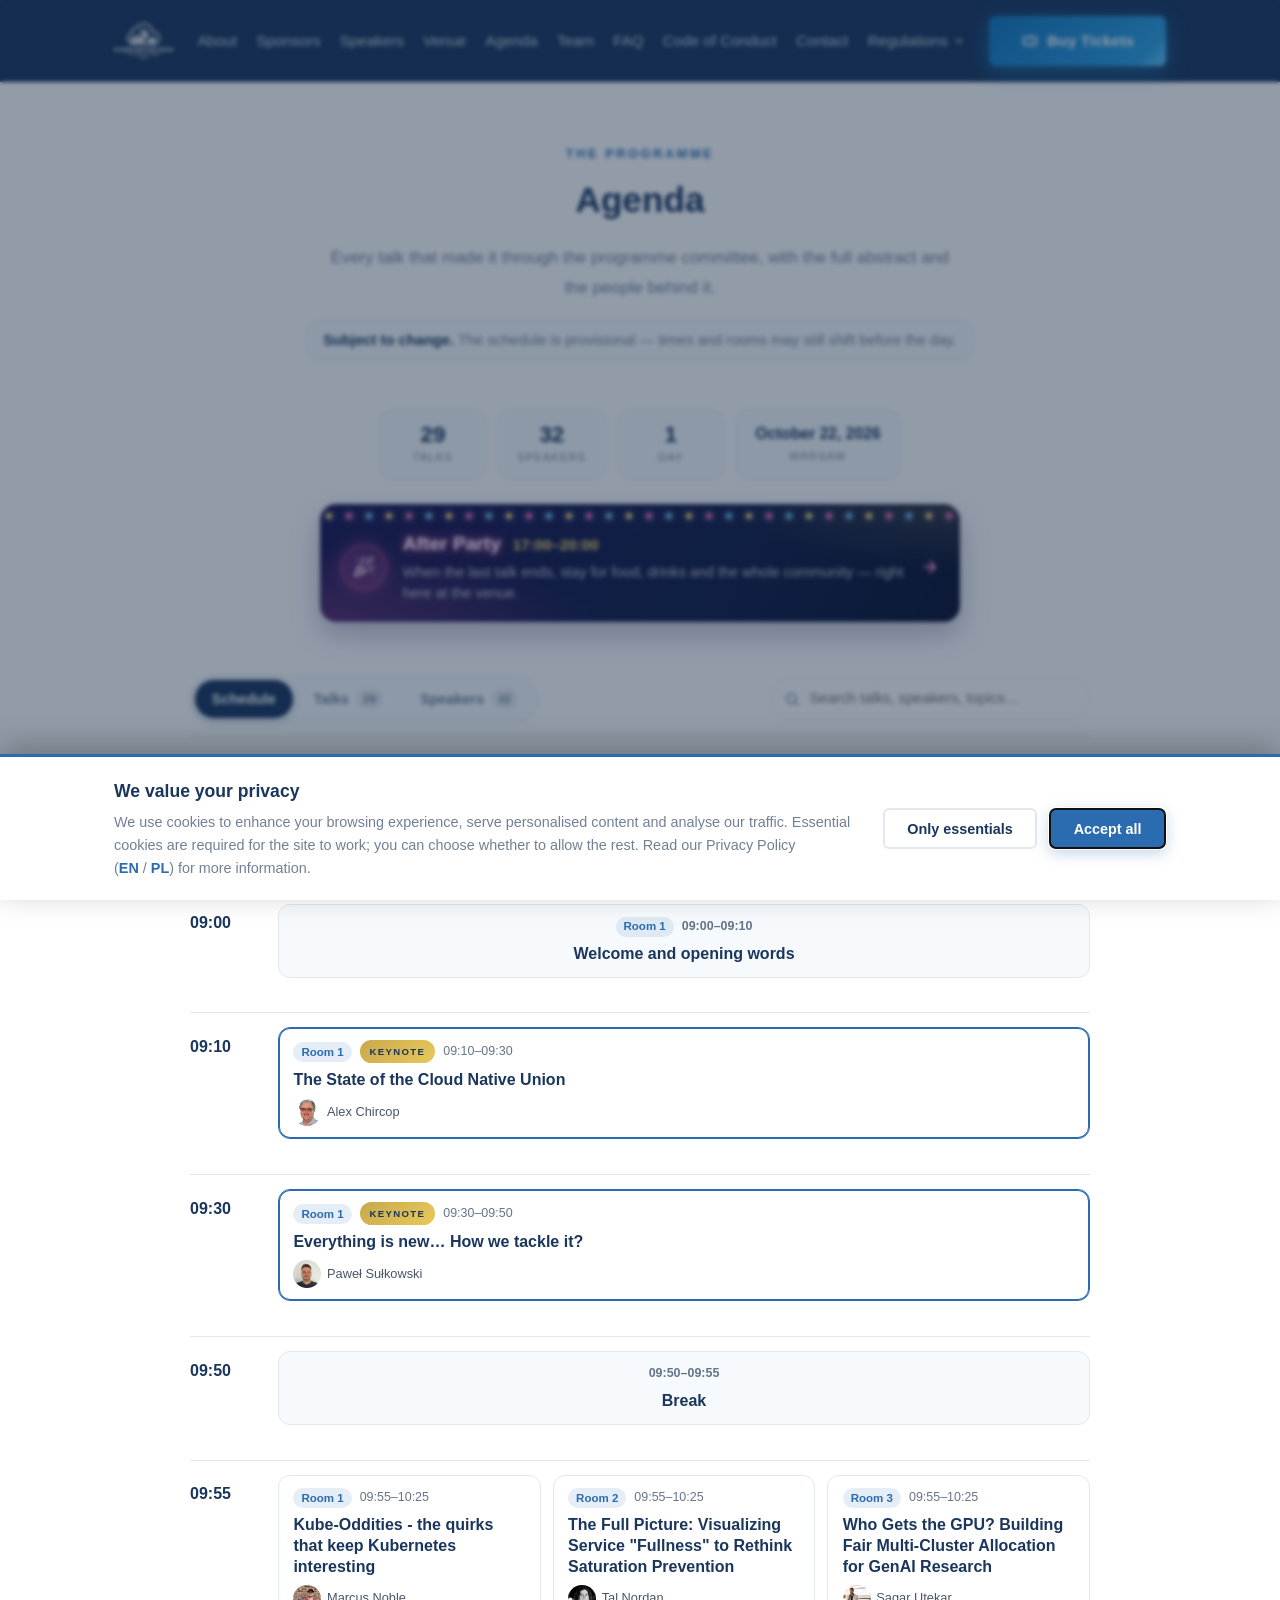
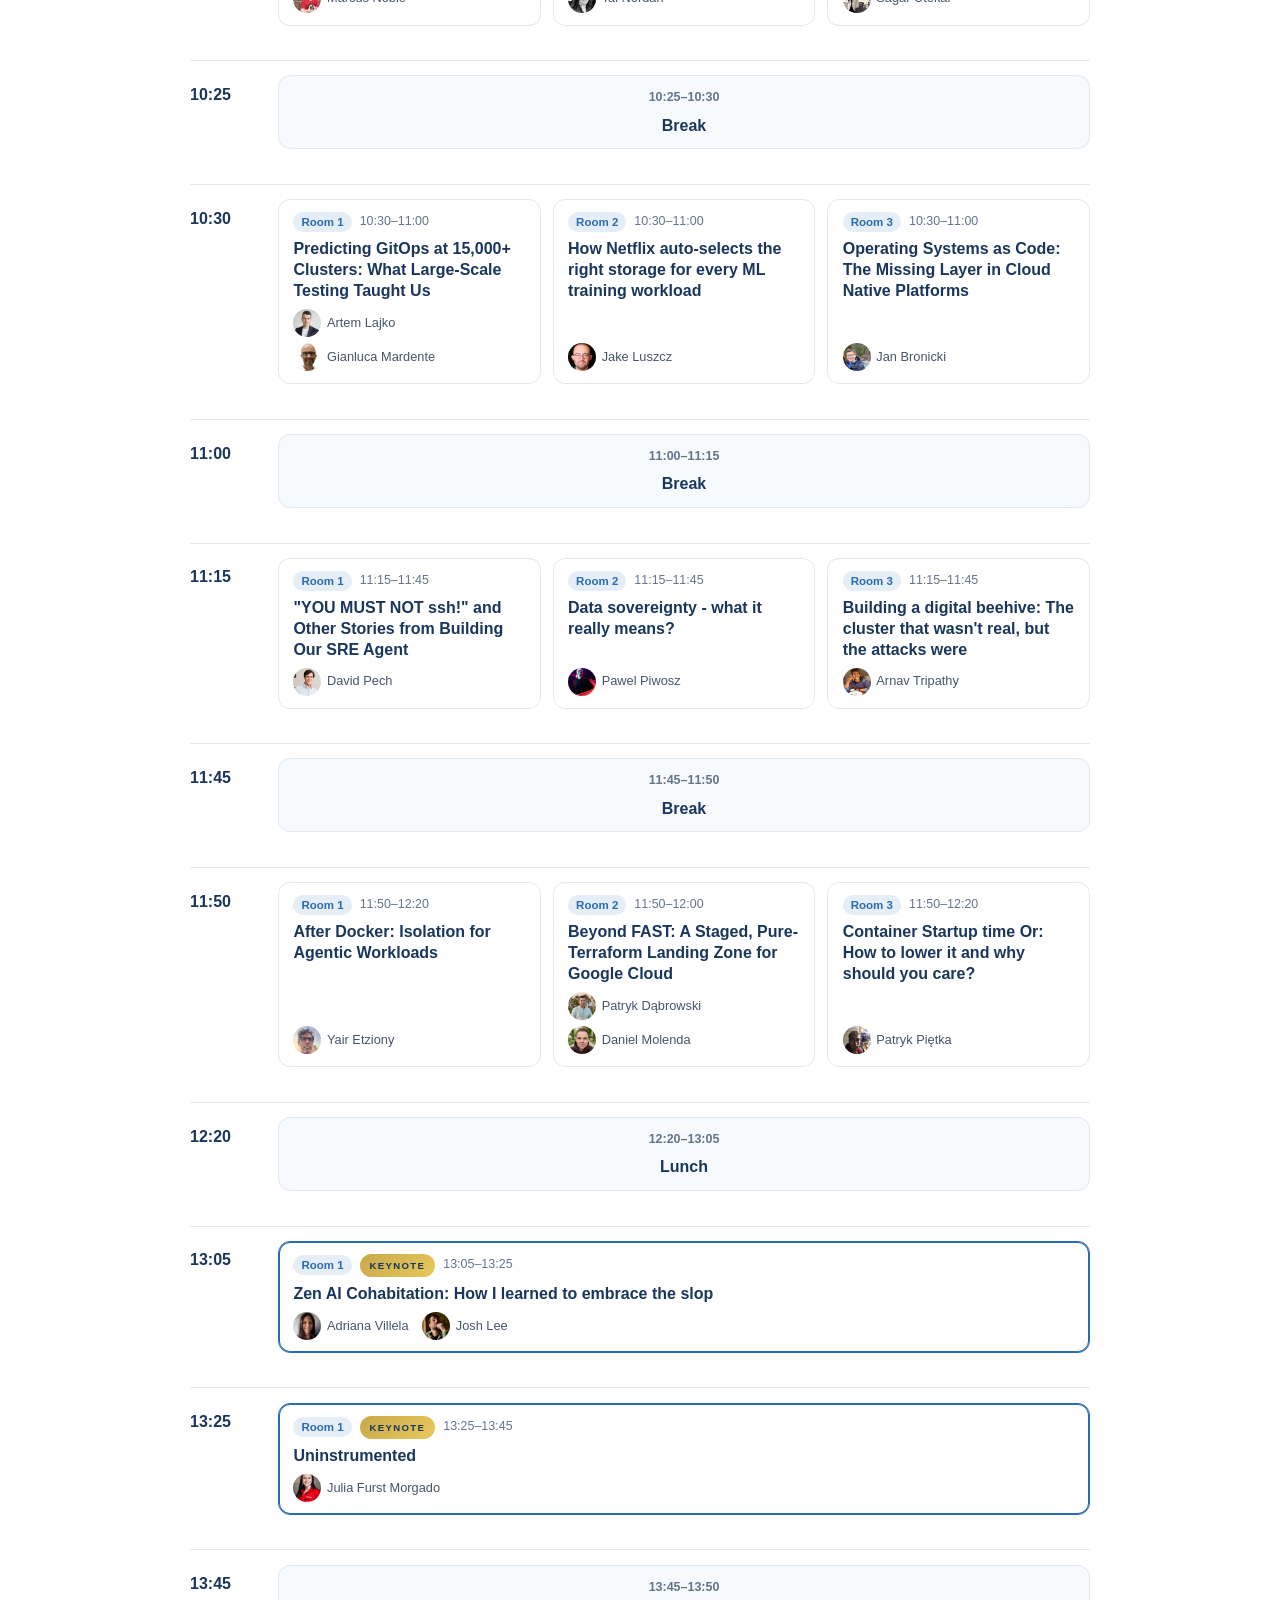
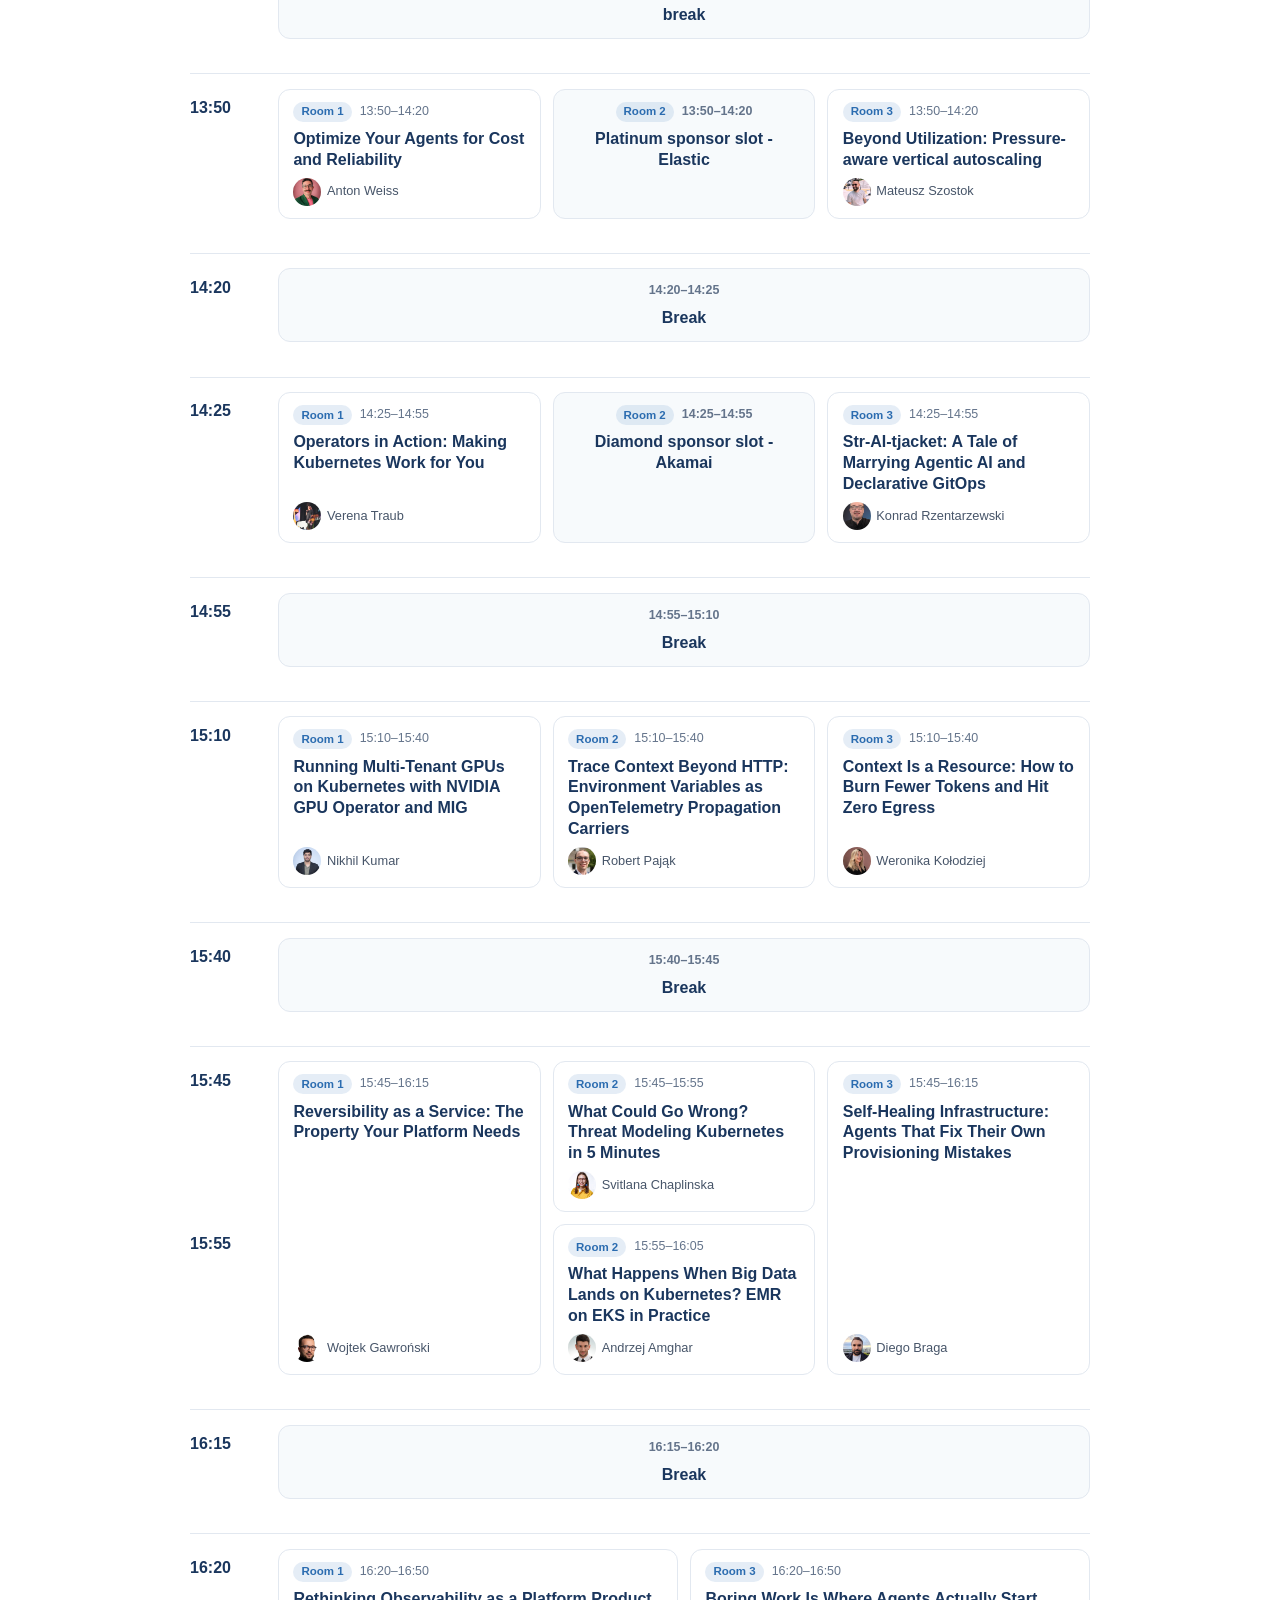
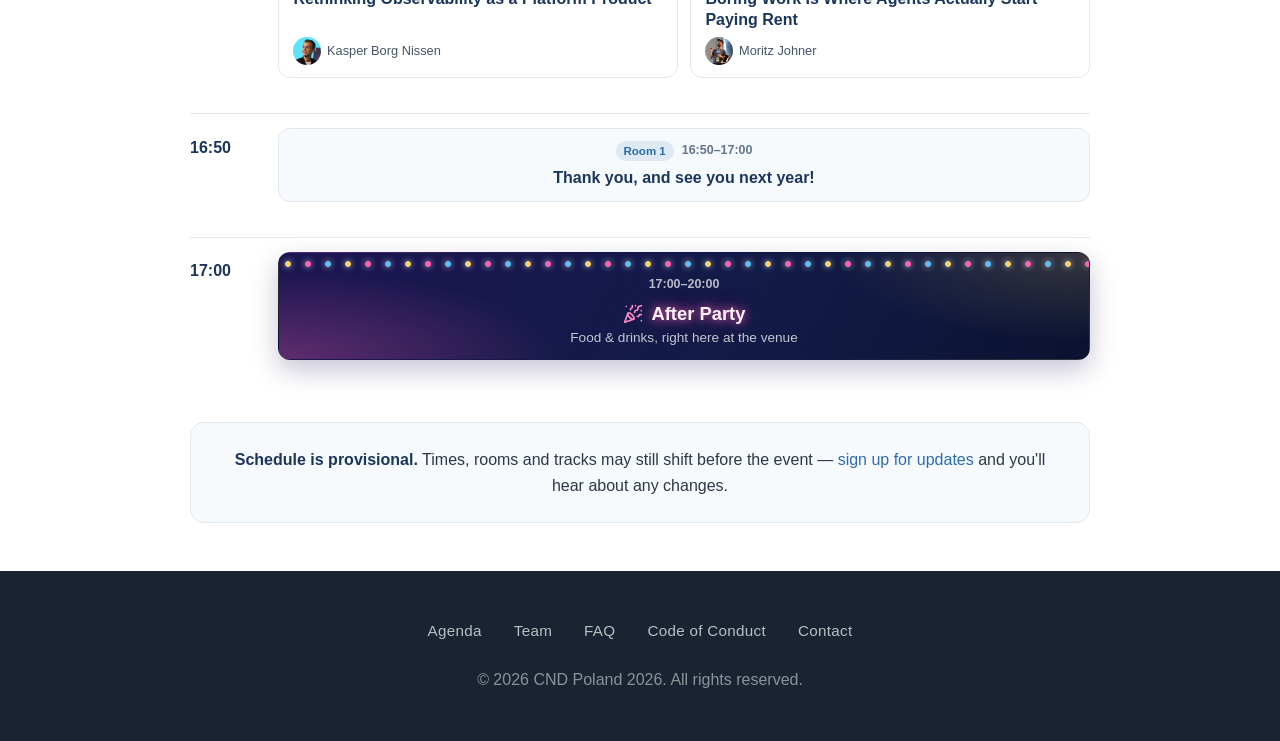
==== commit 05dc35a5: "Deploy production from f66afb5" ====
--- a/agenda/index.html
+++ b/agenda/index.html
@@ -7,57 +7,55 @@
 <a href=/files/regulations/terms-of-service-eng.pdf target=_blank rel="noopener noreferrer">(EN)</a></li><li class=nav-doc><span class=nav-doc-name>Regulations</span>
 <a href=/files/regulations/regulations-electronic-services-pol.pdf target=_blank rel="noopener noreferrer">(PL)</a>
 <a href=/files/regulations/regulations-electronic-services-eng.pdf target=_blank rel="noopener noreferrer">(EN)</a></li></ul></li></ul></nav><a href=https://cnd2026.konfeo.com/ class="btn btn-ticket nav-ticket" target=_blank rel=noopener aria-label="Buy tickets for CND Poland 2026"><svg width="18" height="18" viewBox="0 0 24 24" fill="none" stroke="currentColor" stroke-width="2" stroke-linecap="round" stroke-linejoin="round" aria-hidden="true"><path d="M3 9a2 2 0 012-2h14a2 2 0 012 2v1a2 2 0 000 4v1a2 2 0 01-2 2H5a2 2 0 01-2-2v-1a2 2 0 000-4z"/><path d="M13 5v2"/><path d="M13 11v2"/><path d="M13 17v2"/></svg>
-<span class=nav-ticket-label>Buy Tickets</span><span class=nav-ticket-label-short>Tickets</span></a></div></div></header><main class=container><section class="page programme"><header class=programme-head><span class=section-label>THE PROGRAMME</span><h1>Agenda</h1><div class=programme-intro><p>Every talk that made it through the programme committee, with the full abstract and the people behind it.</p></div><p class=programme-notice><strong>Subject to change.</strong> The schedule is provisional &mdash; times and rooms may still shift before the day.</p><ul class=programme-stats><li><strong>27</strong><span>talks</span></li><li><strong>32</strong><span>speakers</span></li><li><strong>1</strong><span>day</span></li><li><strong>October 22, 2026</strong><span>Warsaw</span></li></ul><a class=programme-party href=/#after-party><span class=programme-party-icon aria-hidden=true><svg width="22" height="22" viewBox="0 0 24 24" fill="none" stroke="currentColor" stroke-width="2" stroke-linecap="round" stroke-linejoin="round"><path d="M5.8 11.3 2 22l10.7-3.79"/><path d="M4 3h.01"/><path d="M22 8h.01"/><path d="M15 2h.01"/><path d="M22 20h.01"/><path d="m22 2-2.24.75A2.9 2.9.0 0017.8 5.87c.1.86-.57 1.63-1.45 1.63h-.38c-.86.0-1.6.6-1.76 1.44L14 10"/><path d="m22 13-.82-.33c-.86-.34-1.82.2-1.98 1.11-.11.7-.72 1.22-1.43 1.22H17"/><path d="m11 2 .33.82c.34.86-.2 1.82-1.11 1.98C9.52 4.9 9 5.52 9 6.23V7"/><path d="M11 13c1.93 1.93 2.83 4.17 2 5s-3.07-.07-5-2-2.83-4.17-2-5 3.07.07 5 2z"/></svg>
+<span class=nav-ticket-label>Buy Tickets</span><span class=nav-ticket-label-short>Tickets</span></a></div></div></header><main class=container><section class="page programme"><header class=programme-head><span class=section-label>THE PROGRAMME</span><h1>Agenda</h1><div class=programme-intro><p>Every talk that made it through the programme committee, with the full abstract and the people behind it.</p></div><p class=programme-notice><strong>Subject to change.</strong> The schedule is provisional &mdash; times and rooms may still shift before the day.</p><ul class=programme-stats><li><strong>29</strong><span>talks</span></li><li><strong>32</strong><span>speakers</span></li><li><strong>1</strong><span>day</span></li><li><strong>October 22, 2026</strong><span>Warsaw</span></li></ul><a class=programme-party href=/#after-party><span class=programme-party-icon aria-hidden=true><svg width="22" height="22" viewBox="0 0 24 24" fill="none" stroke="currentColor" stroke-width="2" stroke-linecap="round" stroke-linejoin="round"><path d="M5.8 11.3 2 22l10.7-3.79"/><path d="M4 3h.01"/><path d="M22 8h.01"/><path d="M15 2h.01"/><path d="M22 20h.01"/><path d="m22 2-2.24.75A2.9 2.9.0 0017.8 5.87c.1.86-.57 1.63-1.45 1.63h-.38c-.86.0-1.6.6-1.76 1.44L14 10"/><path d="m22 13-.82-.33c-.86-.34-1.82.2-1.98 1.11-.11.7-.72 1.22-1.43 1.22H17"/><path d="m11 2 .33.82c.34.86-.2 1.82-1.11 1.98C9.52 4.9 9 5.52 9 6.23V7"/><path d="M11 13c1.93 1.93 2.83 4.17 2 5s-3.07-.07-5-2-2.83-4.17-2-5 3.07.07 5 2z"/></svg>
 </span><span class=programme-party-text><span class=programme-party-title>After Party <span class=programme-party-time>17:00&ndash;20:00</span></span>
 <span class=programme-party-sub>When the last talk ends, stay for food, drinks and the whole community &mdash; right here at the venue.</span>
 </span><svg class="programme-party-arrow" width="18" height="18" viewBox="0 0 24 24" fill="none" stroke="currentColor" stroke-width="2.4" stroke-linecap="round" stroke-linejoin="round" aria-hidden="true"><line x1="5" y1="12" x2="19" y2="12"/><polyline points="12 5 19 12 12 19"/></svg></a></header><div class=programme-controls><div class=programme-tabs role=tablist aria-label="Browse the programme"><button type=button role=tab id=tab-schedule aria-controls=panel-schedule aria-selected=true data-panel=panel-schedule>
 Schedule
 </button>
 <button type=button role=tab id=tab-talks aria-controls=panel-talks aria-selected=false data-panel=panel-talks>
-Talks <span class=programme-tab-count>27</span>
+Talks <span class=programme-tab-count>29</span>
 </button>
 <button type=button role=tab id=tab-speakers aria-controls=panel-speakers aria-selected=false data-panel=panel-speakers>
 Speakers <span class=programme-tab-count>32</span></button></div><div class=programme-search><svg class="programme-search-icon" width="16" height="16" viewBox="0 0 24 24" fill="none" stroke="currentColor" stroke-width="2.2" stroke-linecap="round" stroke-linejoin="round" aria-hidden="true"><circle cx="11" cy="11" r="7"/><line x1="16.5" y1="16.5" x2="21" y2="21"/></svg>
 <input type=search id=programme-filter placeholder="Search talks, speakers, topics…" aria-label="Search the programme" autocomplete=off>
 <button type=button class=programme-search-clear aria-label="Clear search" hidden>
-<svg width="14" height="14" viewBox="0 0 24 24" fill="none" stroke="currentColor" stroke-width="2.4" stroke-linecap="round" aria-hidden="true"><line x1="6" y1="6" x2="18" y2="18"/><line x1="18" y1="6" x2="6" y2="18"/></svg></button></div></div><p class=programme-result role=status hidden></p><div class=programme-panel id=panel-schedule role=tabpanel aria-labelledby=tab-schedule><div class=tt-slot><div class=tt-time>08:00</div><div class=tt-cards><article class="tt-card is-service is-full" data-search="registration "><div class=tt-card-meta><span class=tt-range>08:00&ndash;09:00</span></div><span class="tt-title tt-title-service">Registration</span></article></div></div><div class=tt-slot><div class=tt-time>09:00</div><div class=tt-cards><article class="tt-card is-service" data-search="welcome and opening words pawel piwosz patrycja wegrzynowicz rafał ligmann wojciech kocjan tomasz cholewa"><div class=tt-card-meta><span class=tt-room>Room 1</span><span class=tt-range>09:00&ndash;09:15</span></div><span class="tt-title tt-title-service">Welcome and opening words</span></article></div></div><div class=tt-slot><div class=tt-time>09:15</div><div class=tt-cards><article class="tt-card is-keynote" data-search="the state of the cloud native union alex chircop"><div class=tt-card-meta><span class=tt-room>Room 1</span><span class=badge-keynote>Keynote</span><span class=tt-range>09:15&ndash;09:35</span></div><a class=tt-title href=#talk-the-state-of-the-cloud-native-union>The State of the Cloud Native Union</a><div class=tt-speakers><a class=tt-speaker href=#speaker-alex-chircop><img src=/images/speakers/alex-chircop.jpg alt loading=lazy width=36 height=36>
-<span>Alex Chircop</span></a></div></article></div></div><div class=tt-slot><div class=tt-time>09:35</div><div class=tt-cards><article class="tt-card is-keynote" data-search="everything is new… how we tackle it? paweł sułkowski"><div class=tt-card-meta><span class=tt-room>Room 1</span><span class=badge-keynote>Keynote</span><span class=tt-range>09:35&ndash;09:55</span></div><a class=tt-title href=#talk-everything-is-new-how-we-tackle-it>Everything is new… How we tackle it?</a><div class=tt-speakers><a class=tt-speaker href=#speaker-pawel-sulkowski><img src=/images/speakers/pawel-sulkowski.jpg alt loading=lazy width=36 height=36>
-<span>Paweł Sułkowski</span></a></div></article></div></div><div class=tt-slot><div class=tt-time>09:55</div><div class=tt-cards><article class="tt-card is-service is-full" data-search="break "><div class=tt-card-meta><span class=tt-range>09:55&ndash;10:00</span></div><span class="tt-title tt-title-service">Break</span></article></div></div><div class=tt-slot><div class=tt-time>10:00</div><div class=tt-cards><article class=tt-card data-search="kube-oddities - the quirks that keep kubernetes interesting marcus noble márk sági-kazár"><div class=tt-card-meta><span class=tt-room>Room 1</span><span class=tt-range>10:00&ndash;10:30</span></div><a class=tt-title href=#talk-kube-oddities-the-quirks-that-keep-kubernetes>Kube-Oddities - the quirks that keep Kubernetes interesting</a><div class=tt-speakers><a class=tt-speaker href=#speaker-marcus-noble><img src=/images/speakers/marcus-noble.jpg alt loading=lazy width=36 height=36>
-<span>Marcus Noble</span>
-</a><a class=tt-speaker href=#speaker-mark-sagi-kazar><img src=/images/speakers/mark-sagi-kazar.jpg alt loading=lazy width=36 height=36>
-<span>Márk Sági-Kazár</span></a></div></article><article class=tt-card data-search='the full picture: visualizing service "fullness" to rethink saturation prevention tal nordan'><div class=tt-card-meta><span class=tt-room>Room 2</span><span class=tt-range>10:00&ndash;10:30</span></div><a class=tt-title href=#talk-the-full-picture-visualizing-service-fullness-to>The Full Picture: Visualizing Service "Fullness" to Rethink Saturation Prevention</a><div class=tt-speakers><a class=tt-speaker href=#speaker-tal-nordan><img src=/images/speakers/tal-nordan.jpg alt loading=lazy width=36 height=36>
-<span>Tal Nordan</span></a></div></article><article class=tt-card data-search="who gets the gpu? building fair multi-cluster allocation for genai research sagar utekar"><div class=tt-card-meta><span class=tt-room>Room 3</span><span class=tt-range>10:00&ndash;10:30</span></div><a class=tt-title href=#talk-who-gets-the-gpu-building-fair-multi-cluster>Who Gets the GPU? Building Fair Multi-Cluster Allocation for GenAI Research</a><div class=tt-speakers><a class=tt-speaker href=#speaker-sagar-utekar><img src=/images/speakers/sagar-utekar.jpg alt loading=lazy width=36 height=36>
-<span>Sagar Utekar</span></a></div></article></div></div><div class=tt-slot><div class=tt-time>10:30</div><div class=tt-cards><article class="tt-card is-service is-full" data-search="break "><div class=tt-card-meta><span class=tt-range>10:30&ndash;10:35</span></div><span class="tt-title tt-title-service">Break</span></article></div></div><div class=tt-slot><div class=tt-time>10:35</div><div class=tt-cards><article class=tt-card data-search="predicting gitops at 15,000+ clusters: what large-scale testing taught us artem lajko gianluca mardente"><div class=tt-card-meta><span class=tt-room>Room 1</span><span class=tt-range>10:35&ndash;11:05</span></div><a class=tt-title href=#talk-predicting-gitops-at-15-000-clusters-what-large>Predicting GitOps at 15,000+ Clusters: What Large-Scale Testing Taught Us</a><div class=tt-speakers><a class=tt-speaker href=#speaker-artem-lajko><img src=/images/speakers/artem-lajko.jpg alt loading=lazy width=36 height=36>
+<svg width="14" height="14" viewBox="0 0 24 24" fill="none" stroke="currentColor" stroke-width="2.4" stroke-linecap="round" aria-hidden="true"><line x1="6" y1="6" x2="18" y2="18"/><line x1="18" y1="6" x2="6" y2="18"/></svg></button></div></div><p class=programme-result role=status hidden></p><div class=programme-panel id=panel-schedule role=tabpanel aria-labelledby=tab-schedule><div class=tt-slot><div class=tt-time>08:00</div><div class=tt-cards><article class="tt-card is-service is-full" data-search="registration "><div class=tt-card-meta><span class=tt-range>08:00&ndash;09:00</span></div><span class="tt-title tt-title-service">Registration</span></article></div></div><div class=tt-slot><div class=tt-time>09:00</div><div class=tt-cards><article class="tt-card is-service" data-search="welcome and opening words pawel piwosz patrycja wegrzynowicz rafał ligmann wojciech kocjan tomasz cholewa katarzyna brzozowska maciej gołaszewski hubert stachurski"><div class=tt-card-meta><span class=tt-room>Room 1</span><span class=tt-range>09:00&ndash;09:10</span></div><span class="tt-title tt-title-service">Welcome and opening words</span></article></div></div><div class=tt-slot><div class=tt-time>09:10</div><div class=tt-cards><article class="tt-card is-keynote" data-search="the state of the cloud native union alex chircop"><div class=tt-card-meta><span class=tt-room>Room 1</span><span class=badge-keynote>Keynote</span><span class=tt-range>09:10&ndash;09:30</span></div><a class=tt-title href=#talk-the-state-of-the-cloud-native-union>The State of the Cloud Native Union</a><div class=tt-speakers><a class=tt-speaker href=#speaker-alex-chircop><img src=/images/speakers/alex-chircop.jpg alt loading=lazy width=36 height=36>
+<span>Alex Chircop</span></a></div></article></div></div><div class=tt-slot><div class=tt-time>09:30</div><div class=tt-cards><article class="tt-card is-keynote" data-search="everything is new… how we tackle it? paweł sułkowski"><div class=tt-card-meta><span class=tt-room>Room 1</span><span class=badge-keynote>Keynote</span><span class=tt-range>09:30&ndash;09:50</span></div><a class=tt-title href=#talk-everything-is-new-how-we-tackle-it>Everything is new… How we tackle it?</a><div class=tt-speakers><a class=tt-speaker href=#speaker-pawel-sulkowski><img src=/images/speakers/pawel-sulkowski.jpg alt loading=lazy width=36 height=36>
+<span>Paweł Sułkowski</span></a></div></article></div></div><div class=tt-slot><div class=tt-time>09:50</div><div class=tt-cards><article class="tt-card is-service is-full" data-search="break "><div class=tt-card-meta><span class=tt-range>09:50&ndash;09:55</span></div><span class="tt-title tt-title-service">Break</span></article></div></div><div class=tt-slot><div class=tt-time>09:55</div><div class=tt-cards><article class=tt-card data-search="kube-oddities - the quirks that keep kubernetes interesting marcus noble"><div class=tt-card-meta><span class=tt-room>Room 1</span><span class=tt-range>09:55&ndash;10:25</span></div><a class=tt-title href=#talk-kube-oddities-the-quirks-that-keep-kubernetes>Kube-Oddities - the quirks that keep Kubernetes interesting</a><div class=tt-speakers><a class=tt-speaker href=#speaker-marcus-noble><img src=/images/speakers/marcus-noble.jpg alt loading=lazy width=36 height=36>
+<span>Marcus Noble</span></a></div></article><article class=tt-card data-search='the full picture: visualizing service "fullness" to rethink saturation prevention tal nordan'><div class=tt-card-meta><span class=tt-room>Room 2</span><span class=tt-range>09:55&ndash;10:25</span></div><a class=tt-title href=#talk-the-full-picture-visualizing-service-fullness-to>The Full Picture: Visualizing Service "Fullness" to Rethink Saturation Prevention</a><div class=tt-speakers><a class=tt-speaker href=#speaker-tal-nordan><img src=/images/speakers/tal-nordan.jpg alt loading=lazy width=36 height=36>
+<span>Tal Nordan</span></a></div></article><article class=tt-card data-search="who gets the gpu? building fair multi-cluster allocation for genai research sagar utekar"><div class=tt-card-meta><span class=tt-room>Room 3</span><span class=tt-range>09:55&ndash;10:25</span></div><a class=tt-title href=#talk-who-gets-the-gpu-building-fair-multi-cluster>Who Gets the GPU? Building Fair Multi-Cluster Allocation for GenAI Research</a><div class=tt-speakers><a class=tt-speaker href=#speaker-sagar-utekar><img src=/images/speakers/sagar-utekar.jpg alt loading=lazy width=36 height=36>
+<span>Sagar Utekar</span></a></div></article></div></div><div class=tt-slot><div class=tt-time>10:25</div><div class=tt-cards><article class="tt-card is-service is-full" data-search="break "><div class=tt-card-meta><span class=tt-range>10:25&ndash;10:30</span></div><span class="tt-title tt-title-service">Break</span></article></div></div><div class=tt-slot><div class=tt-time>10:30</div><div class=tt-cards><article class=tt-card data-search="predicting gitops at 15,000+ clusters: what large-scale testing taught us artem lajko gianluca mardente"><div class=tt-card-meta><span class=tt-room>Room 1</span><span class=tt-range>10:30&ndash;11:00</span></div><a class=tt-title href=#talk-predicting-gitops-at-15-000-clusters-what-large>Predicting GitOps at 15,000+ Clusters: What Large-Scale Testing Taught Us</a><div class=tt-speakers><a class=tt-speaker href=#speaker-artem-lajko><img src=/images/speakers/artem-lajko.jpg alt loading=lazy width=36 height=36>
 <span>Artem Lajko</span>
 </a><a class=tt-speaker href=#speaker-gianluca-mardente><img src=/images/speakers/gianluca-mardente.jpg alt loading=lazy width=36 height=36>
-<span>Gianluca Mardente</span></a></div></article><article class="tt-card is-service" data-search="platinum sponsor slot - netflix "><div class=tt-card-meta><span class=tt-room>Room 2</span><span class=tt-range>10:35&ndash;11:05</span></div><span class="tt-title tt-title-service">Platinum sponsor slot - Netflix</span></article><article class=tt-card data-search="operating systems as code: the missing layer in cloud native platforms jan bronicki"><div class=tt-card-meta><span class=tt-room>Room 3</span><span class=tt-range>10:35&ndash;11:05</span></div><a class=tt-title href=#talk-operating-systems-as-code-the-missing-layer-in>Operating Systems as Code: The Missing Layer in Cloud Native Platforms</a><div class=tt-speakers><a class=tt-speaker href=#speaker-jan-bronicki><img src=/images/speakers/jan-bronicki.jpg alt loading=lazy width=36 height=36>
-<span>Jan Bronicki</span></a></div></article></div></div><div class=tt-slot><div class=tt-time>11:05</div><div class=tt-cards><article class="tt-card is-service is-full" data-search="break "><div class=tt-card-meta><span class=tt-range>11:05&ndash;11:15</span></div><span class="tt-title tt-title-service">Break</span></article></div></div><div class=tt-slot><div class=tt-time>11:15</div><div class=tt-cards><article class=tt-card data-search='"you must not ssh!" and other stories from building our sre agent david pech'><div class=tt-card-meta><span class=tt-room>Room 1</span><span class=tt-range>11:15&ndash;11:45</span></div><a class=tt-title href=#talk-you-must-not-ssh-and-other-stories-from-building>"YOU MUST NOT ssh!" and Other Stories from Building Our SRE Agent</a><div class=tt-speakers><a class=tt-speaker href=#speaker-david-pech><img src=/images/speakers/david-pech.jpg alt loading=lazy width=36 height=36>
-<span>David Pech</span></a></div></article><article class="tt-card is-service" data-search="platinum sponsor slot - upcloud "><div class=tt-card-meta><span class=tt-room>Room 2</span><span class=tt-range>11:15&ndash;11:45</span></div><span class="tt-title tt-title-service">Platinum sponsor slot - UpCloud</span></article><article class=tt-card data-search="building a digital beehive: the cluster that wasn't real, but the attacks were arnav tripathy"><div class=tt-card-meta><span class=tt-room>Room 3</span><span class=tt-range>11:15&ndash;11:45</span></div><a class=tt-title href=#talk-building-a-digital-beehive-the-cluster-that-wasnt>Building a digital beehive: The cluster that wasn't real, but the attacks were</a><div class=tt-speakers><a class=tt-speaker href=#speaker-arnav-tripathy><img src=/images/speakers/arnav-tripathy.jpg alt loading=lazy width=36 height=36>
-<span>Arnav Tripathy</span></a></div></article></div></div><div class=tt-slot><div class=tt-time>11:45</div><div class=tt-cards><article class="tt-card is-service is-full" data-search="break "><div class=tt-card-meta><span class=tt-range>11:45&ndash;11:50</span></div><span class="tt-title tt-title-service">Break</span></article></div></div><div class="tt-slot is-stacked" style=--tt-rows:3;--tt-cols:3><div class=tt-time style=--tt-row:1>11:50</div><div class=tt-time style=--tt-row:2>12:00</div><div class=tt-time style=--tt-row:3>12:15</div><div class=tt-cards><article class=tt-card style="--tt-col:1;--tt-row:1 / 4" data-search="after docker: isolation for agentic workloads yair etziony"><div class=tt-card-meta><span class=tt-room>Room 1</span><span class=tt-range>11:50&ndash;12:20</span></div><a class=tt-title href=#talk-after-docker-isolation-for-agentic-workloads>After Docker: Isolation for Agentic Workloads</a><div class=tt-speakers><a class=tt-speaker href=#speaker-yair-etziony><img src=/images/speakers/yair-etziony.jpg alt loading=lazy width=36 height=36>
-<span>Yair Etziony</span></a></div></article><article class=tt-card style="--tt-col:2;--tt-row:1 / 2" data-search="beyond fast: a staged, pure-terraform landing zone for google cloud patryk dąbrowski daniel molenda"><div class=tt-card-meta><span class=tt-room>Room 2</span><span class=tt-range>11:50&ndash;12:00</span></div><a class=tt-title href=#talk-beyond-fast-a-staged-pure-terraform-landing-zone>Beyond FAST: A Staged, Pure-Terraform Landing Zone for Google Cloud</a><div class=tt-speakers><a class=tt-speaker href=#speaker-patryk-dabrowski><img src=/images/speakers/patryk-dabrowski.jpg alt loading=lazy width=36 height=36>
+<span>Gianluca Mardente</span></a></div></article><article class=tt-card data-search="how netflix auto-selects the right storage for every ml training workload jake luszcz"><div class=tt-card-meta><span class=tt-room>Room 2</span><span class=tt-range>10:30&ndash;11:00</span></div><a class=tt-title href=#talk-how-netflix-auto-selects-the-right-storage-for>How Netflix auto-selects the right storage for every ML training workload</a><div class=tt-speakers><a class=tt-speaker href=#speaker-jake-luszcz><img src=/images/speakers/jake-luszcz.jpg alt loading=lazy width=36 height=36>
+<span>Jake Luszcz</span></a></div></article><article class=tt-card data-search="operating systems as code: the missing layer in cloud native platforms jan bronicki"><div class=tt-card-meta><span class=tt-room>Room 3</span><span class=tt-range>10:30&ndash;11:00</span></div><a class=tt-title href=#talk-operating-systems-as-code-the-missing-layer-in>Operating Systems as Code: The Missing Layer in Cloud Native Platforms</a><div class=tt-speakers><a class=tt-speaker href=#speaker-jan-bronicki><img src=/images/speakers/jan-bronicki.jpg alt loading=lazy width=36 height=36>
+<span>Jan Bronicki</span></a></div></article></div></div><div class=tt-slot><div class=tt-time>11:00</div><div class=tt-cards><article class="tt-card is-service is-full" data-search="break "><div class=tt-card-meta><span class=tt-range>11:00&ndash;11:15</span></div><span class="tt-title tt-title-service">Break</span></article></div></div><div class=tt-slot><div class=tt-time>11:15</div><div class=tt-cards><article class=tt-card data-search='"you must not ssh!" and other stories from building our sre agent david pech'><div class=tt-card-meta><span class=tt-room>Room 1</span><span class=tt-range>11:15&ndash;11:45</span></div><a class=tt-title href=#talk-you-must-not-ssh-and-other-stories-from-building>"YOU MUST NOT ssh!" and Other Stories from Building Our SRE Agent</a><div class=tt-speakers><a class=tt-speaker href=#speaker-david-pech><img src=/images/speakers/david-pech.jpg alt loading=lazy width=36 height=36>
+<span>David Pech</span></a></div></article><article class=tt-card data-search="data sovereignty - what it really means? pawel piwosz"><div class=tt-card-meta><span class=tt-room>Room 2</span><span class=tt-range>11:15&ndash;11:45</span></div><a class=tt-title href=#talk-data-sovereignty-what-it-really-means>Data sovereignty - what it really means?</a><div class=tt-speakers><a class=tt-speaker href=#speaker-pawel-piwosz><img src=/images/speakers/pawel-piwosz.jpg alt loading=lazy width=36 height=36>
+<span>Pawel Piwosz</span></a></div></article><article class=tt-card data-search="building a digital beehive: the cluster that wasn't real, but the attacks were arnav tripathy"><div class=tt-card-meta><span class=tt-room>Room 3</span><span class=tt-range>11:15&ndash;11:45</span></div><a class=tt-title href=#talk-building-a-digital-beehive-the-cluster-that-wasnt>Building a digital beehive: The cluster that wasn't real, but the attacks were</a><div class=tt-speakers><a class=tt-speaker href=#speaker-arnav-tripathy><img src=/images/speakers/arnav-tripathy.jpg alt loading=lazy width=36 height=36>
+<span>Arnav Tripathy</span></a></div></article></div></div><div class=tt-slot><div class=tt-time>11:45</div><div class=tt-cards><article class="tt-card is-service is-full" data-search="break "><div class=tt-card-meta><span class=tt-range>11:45&ndash;11:50</span></div><span class="tt-title tt-title-service">Break</span></article></div></div><div class=tt-slot><div class=tt-time>11:50</div><div class=tt-cards><article class=tt-card data-search="after docker: isolation for agentic workloads yair etziony"><div class=tt-card-meta><span class=tt-room>Room 1</span><span class=tt-range>11:50&ndash;12:20</span></div><a class=tt-title href=#talk-after-docker-isolation-for-agentic-workloads>After Docker: Isolation for Agentic Workloads</a><div class=tt-speakers><a class=tt-speaker href=#speaker-yair-etziony><img src=/images/speakers/yair-etziony.jpg alt loading=lazy width=36 height=36>
+<span>Yair Etziony</span></a></div></article><article class=tt-card data-search="beyond fast: a staged, pure-terraform landing zone for google cloud patryk dąbrowski daniel molenda"><div class=tt-card-meta><span class=tt-room>Room 2</span><span class=tt-range>11:50&ndash;12:00</span></div><a class=tt-title href=#talk-beyond-fast-a-staged-pure-terraform-landing-zone>Beyond FAST: A Staged, Pure-Terraform Landing Zone for Google Cloud</a><div class=tt-speakers><a class=tt-speaker href=#speaker-patryk-dabrowski><img src=/images/speakers/patryk-dabrowski.jpg alt loading=lazy width=36 height=36>
 <span>Patryk Dąbrowski</span>
 </a><a class=tt-speaker href=#speaker-daniel-molenda><img src=/images/speakers/daniel-molenda.jpg alt loading=lazy width=36 height=36>
-<span>Daniel Molenda</span></a></div></article><article class=tt-card style="--tt-col:3;--tt-row:1 / 4" data-search="container startup time or: how to lower it and why should you care? patryk piętka"><div class=tt-card-meta><span class=tt-room>Room 3</span><span class=tt-range>11:50&ndash;12:20</span></div><a class=tt-title href=#talk-container-startup-time-or-how-to-lower-it-and-why>Container Startup time Or: How to lower it and why should you care?</a><div class=tt-speakers><a class=tt-speaker href=#speaker-patryk-pietka><img src=/images/speakers/patryk-pietka.jpg alt loading=lazy width=36 height=36>
-<span>Patryk Piętka</span></a></div></article><article class=tt-card style="--tt-col:2;--tt-row:2 / 3" data-search="what could go wrong? threat modeling kubernetes in 5 minutes svitlana chaplinska"><div class=tt-card-meta><span class=tt-room>Room 2</span><span class=tt-range>12:00&ndash;12:05</span></div><a class=tt-title href=#talk-what-could-go-wrong-threat-modeling-kubernetes-in-5>What Could Go Wrong? Threat Modeling Kubernetes in 5 Minutes</a><div class=tt-speakers><a class=tt-speaker href=#speaker-svitlana-chaplinska><img src=/images/speakers/svitlana-chaplinska.jpg alt loading=lazy width=36 height=36>
-<span>Svitlana Chaplinska</span></a></div></article><article class=tt-card style="--tt-col:2;--tt-row:3 / 4" data-search="what happens when big data lands on kubernetes? emr on eks in practice andrzej amghar"><div class=tt-card-meta><span class=tt-room>Room 2</span><span class=tt-range>12:15&ndash;12:20</span></div><a class=tt-title href=#talk-what-happens-when-big-data-lands-on-kubernetes-emr>What Happens When Big Data Lands on Kubernetes? EMR on EKS in Practice</a><div class=tt-speakers><a class=tt-speaker href=#speaker-andrzej-amghar><img src=/images/speakers/andrzej-amghar.jpg alt loading=lazy width=36 height=36>
-<span>Andrzej Amghar</span></a></div></article></div></div><div class=tt-slot><div class=tt-time>12:20</div><div class=tt-cards><article class="tt-card is-service is-full" data-search="lunch "><div class=tt-card-meta><span class=tt-range>12:20&ndash;13:05</span></div><span class="tt-title tt-title-service">Lunch</span></article></div></div><div class=tt-slot><div class=tt-time>13:05</div><div class=tt-cards><article class="tt-card is-keynote" data-search="zen ai cohabitation: how i learned to embrace the slop adriana villela josh lee"><div class=tt-card-meta><span class=tt-room>Room 1</span><span class=badge-keynote>Keynote</span><span class=tt-range>13:05&ndash;13:25</span></div><a class=tt-title href=#talk-zen-ai-cohabitation-how-i-learned-to-embrace-the>Zen AI Cohabitation: How I learned to embrace the slop</a><div class=tt-speakers><a class=tt-speaker href=#speaker-adriana-villela><img src=/images/speakers/adriana-villela.jpg alt loading=lazy width=36 height=36>
+<span>Daniel Molenda</span></a></div></article><article class=tt-card data-search="container startup time or: how to lower it and why should you care? patryk piętka"><div class=tt-card-meta><span class=tt-room>Room 3</span><span class=tt-range>11:50&ndash;12:20</span></div><a class=tt-title href=#talk-container-startup-time-or-how-to-lower-it-and-why>Container Startup time Or: How to lower it and why should you care?</a><div class=tt-speakers><a class=tt-speaker href=#speaker-patryk-pietka><img src=/images/speakers/patryk-pietka.jpg alt loading=lazy width=36 height=36>
+<span>Patryk Piętka</span></a></div></article></div></div><div class=tt-slot><div class=tt-time>12:20</div><div class=tt-cards><article class="tt-card is-service is-full" data-search="lunch "><div class=tt-card-meta><span class=tt-range>12:20&ndash;13:05</span></div><span class="tt-title tt-title-service">Lunch</span></article></div></div><div class=tt-slot><div class=tt-time>13:05</div><div class=tt-cards><article class="tt-card is-keynote" data-search="zen ai cohabitation: how i learned to embrace the slop adriana villela josh lee"><div class=tt-card-meta><span class=tt-room>Room 1</span><span class=badge-keynote>Keynote</span><span class=tt-range>13:05&ndash;13:25</span></div><a class=tt-title href=#talk-zen-ai-cohabitation-how-i-learned-to-embrace-the>Zen AI Cohabitation: How I learned to embrace the slop</a><div class=tt-speakers><a class=tt-speaker href=#speaker-adriana-villela><img src=/images/speakers/adriana-villela.jpg alt loading=lazy width=36 height=36>
 <span>Adriana Villela</span>
 </a><a class=tt-speaker href=#speaker-josh-lee><img src=/images/speakers/josh-lee.jpg alt loading=lazy width=36 height=36>
-<span>Josh Lee</span></a></div></article></div></div><div class=tt-slot><div class=tt-time>13:25</div><div class=tt-cards><article class="tt-card is-keynote" data-search="the trace i never instrumented julia furst morgado"><div class=tt-card-meta><span class=tt-room>Room 1</span><span class=badge-keynote>Keynote</span><span class=tt-range>13:25&ndash;13:45</span></div><a class=tt-title href=#talk-the-trace-i-never-instrumented>The Trace I Never Instrumented</a><div class=tt-speakers><a class=tt-speaker href=#speaker-julia-furst-morgado><img src=/images/speakers/julia-furst-morgado.jpg alt loading=lazy width=36 height=36>
+<span>Josh Lee</span></a></div></article></div></div><div class=tt-slot><div class=tt-time>13:25</div><div class=tt-cards><article class="tt-card is-keynote" data-search="uninstrumented julia furst morgado"><div class=tt-card-meta><span class=tt-room>Room 1</span><span class=badge-keynote>Keynote</span><span class=tt-range>13:25&ndash;13:45</span></div><a class=tt-title href=#talk-uninstrumented>Uninstrumented</a><div class=tt-speakers><a class=tt-speaker href=#speaker-julia-furst-morgado><img src=/images/speakers/julia-furst-morgado.jpg alt loading=lazy width=36 height=36>
 <span>Julia Furst Morgado</span></a></div></article></div></div><div class=tt-slot><div class=tt-time>13:45</div><div class=tt-cards><article class="tt-card is-service is-full" data-search="break "><div class=tt-card-meta><span class=tt-range>13:45&ndash;13:50</span></div><span class="tt-title tt-title-service">break</span></article></div></div><div class=tt-slot><div class=tt-time>13:50</div><div class=tt-cards><article class=tt-card data-search="optimize your agents for cost and reliability anton weiss"><div class=tt-card-meta><span class=tt-room>Room 1</span><span class=tt-range>13:50&ndash;14:20</span></div><a class=tt-title href=#talk-optimize-your-agents-for-cost-and-reliability>Optimize Your Agents for Cost and Reliability</a><div class=tt-speakers><a class=tt-speaker href=#speaker-anton-weiss><img src=/images/speakers/anton-weiss.jpg alt loading=lazy width=36 height=36>
 <span>Anton Weiss</span></a></div></article><article class="tt-card is-service" data-search="platinum sponsor slot - elastic "><div class=tt-card-meta><span class=tt-room>Room 2</span><span class=tt-range>13:50&ndash;14:20</span></div><span class="tt-title tt-title-service">Platinum sponsor slot - Elastic</span></article><article class=tt-card data-search="beyond utilization: pressure-aware vertical autoscaling mateusz szostok"><div class=tt-card-meta><span class=tt-room>Room 3</span><span class=tt-range>13:50&ndash;14:20</span></div><a class=tt-title href=#talk-beyond-utilization-pressure-aware-vertical>Beyond Utilization: Pressure-aware vertical autoscaling</a><div class=tt-speakers><a class=tt-speaker href=#speaker-mateusz-szostok><img src=/images/speakers/mateusz-szostok.jpg alt loading=lazy width=36 height=36>
 <span>Mateusz Szostok</span></a></div></article></div></div><div class=tt-slot><div class=tt-time>14:20</div><div class=tt-cards><article class="tt-card is-service is-full" data-search="break "><div class=tt-card-meta><span class=tt-range>14:20&ndash;14:25</span></div><span class="tt-title tt-title-service">Break</span></article></div></div><div class=tt-slot><div class=tt-time>14:25</div><div class=tt-cards><article class=tt-card data-search="operators in action: making kubernetes work for you verena traub"><div class=tt-card-meta><span class=tt-room>Room 1</span><span class=tt-range>14:25&ndash;14:55</span></div><a class=tt-title href=#talk-operators-in-action-making-kubernetes-work-for-you>Operators in Action: Making Kubernetes Work for You</a><div class=tt-speakers><a class=tt-speaker href=#speaker-verena-traub><img src=/images/speakers/verena-traub.jpg alt loading=lazy width=36 height=36>
-<span>Verena Traub</span></a></div></article><article class=tt-card data-search="agentic telemetry was never flat: opentelemetry stops pretending otherwise cijo thomas robert pająk"><div class=tt-card-meta><span class=tt-room>Room 2</span><span class=tt-range>14:25&ndash;14:55</span></div><a class=tt-title href=#talk-agentic-telemetry-was-never-flat-opentelemetry>Agentic Telemetry Was Never Flat: OpenTelemetry Stops Pretending Otherwise</a><div class=tt-speakers><a class=tt-speaker href=#speaker-cijo-thomas><img src=/images/speakers/cijo-thomas.jpg alt loading=lazy width=36 height=36>
-<span>Cijo Thomas</span>
-</a><a class=tt-speaker href=#speaker-robert-pajak><img src=/images/speakers/robert-pajak.jpg alt loading=lazy width=36 height=36>
-<span>Robert Pająk</span></a></div></article><article class=tt-card data-search="str-ai-tjacket: a tale of marrying agentic ai and declarative gitops konrad rzentarzewski"><div class=tt-card-meta><span class=tt-room>Room 3</span><span class=tt-range>14:25&ndash;14:55</span></div><a class=tt-title href=#talk-str-ai-tjacket-a-tale-of-marrying-agentic-ai-and>Str-AI-tjacket: A Tale of Marrying Agentic AI and Declarative GitOps</a><div class=tt-speakers><a class=tt-speaker href=#speaker-konrad-rzentarzewski><img src=/images/speakers/konrad-rzentarzewski.jpg alt loading=lazy width=36 height=36>
-<span>Konrad Rzentarzewski</span></a></div></article></div></div><div class=tt-slot><div class=tt-time>14:55</div><div class=tt-cards><article class="tt-card is-service is-full" data-search="break "><div class=tt-card-meta><span class=tt-range>14:55&ndash;15:05</span></div><span class="tt-title tt-title-service">Break</span></article></div></div><div class=tt-slot><div class=tt-time>15:05</div><div class=tt-cards><article class=tt-card data-search="running multi-tenant gpus on kubernetes with nvidia gpu operator and mig nikhil kumar"><div class=tt-card-meta><span class=tt-room>Room 1</span><span class=tt-range>15:05&ndash;15:35</span></div><a class=tt-title href=#talk-running-multi-tenant-gpus-on-kubernetes-with-nvidia>Running Multi-Tenant GPUs on Kubernetes with NVIDIA GPU Operator and MIG</a><div class=tt-speakers><a class=tt-speaker href=#speaker-nikhil-kumar><img src=/images/speakers/nikhil-kumar.jpg alt loading=lazy width=36 height=36>
-<span>Nikhil Kumar</span></a></div></article><article class=tt-card data-search="boring work is where agents actually start paying rent moritz johner"><div class=tt-card-meta><span class=tt-room>Room 2</span><span class=tt-range>15:05&ndash;15:35</span></div><a class=tt-title href=#talk-boring-work-is-where-agents-actually-start-paying>Boring Work Is Where Agents Actually Start Paying Rent</a><div class=tt-speakers><a class=tt-speaker href=#speaker-moritz-johner><img src=/images/speakers/moritz-johner.jpg alt loading=lazy width=36 height=36>
-<span>Moritz Johner</span></a></div></article><article class=tt-card data-search="context is a resource: how to burn fewer tokens and hit zero egress weronika kołodziej"><div class=tt-card-meta><span class=tt-room>Room 3</span><span class=tt-range>15:05&ndash;15:35</span></div><a class=tt-title href=#talk-context-is-a-resource-how-to-burn-fewer-tokens-and>Context Is a Resource: How to Burn Fewer Tokens and Hit Zero Egress</a><div class=tt-speakers><a class=tt-speaker href=#speaker-weronika-kolodziej><img src=/images/speakers/weronika-kolodziej.jpg alt loading=lazy width=36 height=36>
-<span>Weronika Kołodziej</span></a></div></article></div></div><div class=tt-slot><div class=tt-time>15:35</div><div class=tt-cards><article class="tt-card is-service is-full" data-search="break "><div class=tt-card-meta><span class=tt-range>15:35&ndash;15:40</span></div><span class="tt-title tt-title-service">Break</span></article></div></div><div class=tt-slot><div class=tt-time>15:40</div><div class=tt-cards><article class=tt-card data-search="rethinking observability as a platform product kasper borg nissen"><div class=tt-card-meta><span class=tt-room>Room 1</span><span class=tt-range>15:40&ndash;16:10</span></div><a class=tt-title href=#talk-rethinking-observability-as-a-platform-product>Rethinking Observability as a Platform Product</a><div class=tt-speakers><a class=tt-speaker href=#speaker-kasper-borg-nissen><img src=/images/speakers/kasper-borg-nissen.jpg alt loading=lazy width=36 height=36>
-<span>Kasper Borg Nissen</span></a></div></article><article class=tt-card data-search="reversibility as a service: the property your platform needs wojtek gawroński"><div class=tt-card-meta><span class=tt-room>Room 2</span><span class=tt-range>15:40&ndash;16:10</span></div><a class=tt-title href=#talk-reversibility-as-a-service-the-property-your>Reversibility as a Service: The Property Your Platform Needs</a><div class=tt-speakers><a class=tt-speaker href=#speaker-wojtek-gawronski><img src=/images/speakers/wojtek-gawronski.jpg alt loading=lazy width=36 height=36>
-<span>Wojtek Gawroński</span></a></div></article></div></div><div class=tt-slot><div class=tt-time>16:10</div><div class=tt-cards><article class="tt-card is-service is-full" data-search="break "><div class=tt-card-meta><span class=tt-range>16:10&ndash;16:20</span></div><span class="tt-title tt-title-service">Break</span></article></div></div><div class=tt-slot><div class=tt-time>16:15</div><div class=tt-cards><article class=tt-card data-search="one brain, many skills: how to serve 100 models on one foundation kateryna hrytsaienko"><div class=tt-card-meta><span class=tt-room>Room 1</span><span class=tt-range>16:15&ndash;16:45</span></div><a class=tt-title href=#talk-one-brain-many-skills-how-to-serve-100-models-on>One Brain, Many Skills: How to Serve 100 Models on One Foundation</a><div class=tt-speakers><a class=tt-speaker href=#speaker-kateryna-hrytsaienko><img src=/images/speakers/kateryna-hrytsaienko.jpg alt loading=lazy width=36 height=36>
-<span>Kateryna Hrytsaienko</span></a></div></article></div></div><div class=tt-slot><div class=tt-time>16:50</div><div class=tt-cards><article class="tt-card is-service" data-search="thank you, and see you next year! maciej gołaszewski patrycja wegrzynowicz pawel piwosz rafał ligmann tomasz cholewa wojciech kocjan"><div class=tt-card-meta><span class=tt-room>Room 1</span><span class=tt-range>16:50&ndash;17:00</span></div><span class="tt-title tt-title-service">Thank you, and see you next year!</span></article></div></div><div class=tt-slot><div class=tt-time>17:00</div><div class=tt-cards><article class="tt-card is-service is-full is-party" data-search="after party  food drinks evening social"><div class=tt-card-meta><span class=tt-range>17:00&ndash;20:00</span></div><a class="tt-title tt-title-service tt-party" href=/#after-party><svg width="20" height="20" viewBox="0 0 24 24" fill="none" stroke="currentColor" stroke-width="2" stroke-linecap="round" stroke-linejoin="round" aria-hidden="true"><path d="M5.8 11.3 2 22l10.7-3.79"/><path d="M4 3h.01"/><path d="M22 8h.01"/><path d="M15 2h.01"/><path d="M22 20h.01"/><path d="m22 2-2.24.75A2.9 2.9.0 0017.8 5.87c.1.86-.57 1.63-1.45 1.63h-.38c-.86.0-1.6.6-1.76 1.44L14 10"/><path d="m22 13-.82-.33c-.86-.34-1.82.2-1.98 1.11-.11.7-.72 1.22-1.43 1.22H17"/><path d="m11 2 .33.82c.34.86-.2 1.82-1.11 1.98C9.52 4.9 9 5.52 9 6.23V7"/><path d="M11 13c1.93 1.93 2.83 4.17 2 5s-3.07-.07-5-2-2.83-4.17-2-5 3.07.07 5 2z"/></svg>
+<span>Verena Traub</span></a></div></article><article class="tt-card is-service" data-search="diamond sponsor slot - akamai "><div class=tt-card-meta><span class=tt-room>Room 2</span><span class=tt-range>14:25&ndash;14:55</span></div><span class="tt-title tt-title-service">Diamond sponsor slot - Akamai</span></article><article class=tt-card data-search="str-ai-tjacket: a tale of marrying agentic ai and declarative gitops konrad rzentarzewski"><div class=tt-card-meta><span class=tt-room>Room 3</span><span class=tt-range>14:25&ndash;14:55</span></div><a class=tt-title href=#talk-str-ai-tjacket-a-tale-of-marrying-agentic-ai-and>Str-AI-tjacket: A Tale of Marrying Agentic AI and Declarative GitOps</a><div class=tt-speakers><a class=tt-speaker href=#speaker-konrad-rzentarzewski><img src=/images/speakers/konrad-rzentarzewski.jpg alt loading=lazy width=36 height=36>
+<span>Konrad Rzentarzewski</span></a></div></article></div></div><div class=tt-slot><div class=tt-time>14:55</div><div class=tt-cards><article class="tt-card is-service is-full" data-search="break "><div class=tt-card-meta><span class=tt-range>14:55&ndash;15:10</span></div><span class="tt-title tt-title-service">Break</span></article></div></div><div class=tt-slot><div class=tt-time>15:10</div><div class=tt-cards><article class=tt-card data-search="running multi-tenant gpus on kubernetes with nvidia gpu operator and mig nikhil kumar"><div class=tt-card-meta><span class=tt-room>Room 1</span><span class=tt-range>15:10&ndash;15:40</span></div><a class=tt-title href=#talk-running-multi-tenant-gpus-on-kubernetes-with-nvidia>Running Multi-Tenant GPUs on Kubernetes with NVIDIA GPU Operator and MIG</a><div class=tt-speakers><a class=tt-speaker href=#speaker-nikhil-kumar><img src=/images/speakers/nikhil-kumar.jpg alt loading=lazy width=36 height=36>
+<span>Nikhil Kumar</span></a></div></article><article class=tt-card data-search="trace context beyond http: environment variables as opentelemetry propagation carriers robert pająk"><div class=tt-card-meta><span class=tt-room>Room 2</span><span class=tt-range>15:10&ndash;15:40</span></div><a class=tt-title href=#talk-trace-context-beyond-http-environment-variables-as>Trace Context Beyond HTTP: Environment Variables as OpenTelemetry Propagation Carriers</a><div class=tt-speakers><a class=tt-speaker href=#speaker-robert-pajak><img src=/images/speakers/robert-pajak.jpg alt loading=lazy width=36 height=36>
+<span>Robert Pająk</span></a></div></article><article class=tt-card data-search="context is a resource: how to burn fewer tokens and hit zero egress weronika kołodziej"><div class=tt-card-meta><span class=tt-room>Room 3</span><span class=tt-range>15:10&ndash;15:40</span></div><a class=tt-title href=#talk-context-is-a-resource-how-to-burn-fewer-tokens-and>Context Is a Resource: How to Burn Fewer Tokens and Hit Zero Egress</a><div class=tt-speakers><a class=tt-speaker href=#speaker-weronika-kolodziej><img src=/images/speakers/weronika-kolodziej.jpg alt loading=lazy width=36 height=36>
+<span>Weronika Kołodziej</span></a></div></article></div></div><div class=tt-slot><div class=tt-time>15:40</div><div class=tt-cards><article class="tt-card is-service is-full" data-search="break "><div class=tt-card-meta><span class=tt-range>15:40&ndash;15:45</span></div><span class="tt-title tt-title-service">Break</span></article></div></div><div class="tt-slot is-stacked" style=--tt-rows:2;--tt-cols:3><div class=tt-time style=--tt-row:1>15:45</div><div class=tt-time style=--tt-row:2>15:55</div><div class=tt-cards><article class=tt-card style="--tt-col:1;--tt-row:1 / 3" data-search="reversibility as a service: the property your platform needs wojtek gawroński"><div class=tt-card-meta><span class=tt-room>Room 1</span><span class=tt-range>15:45&ndash;16:15</span></div><a class=tt-title href=#talk-reversibility-as-a-service-the-property-your>Reversibility as a Service: The Property Your Platform Needs</a><div class=tt-speakers><a class=tt-speaker href=#speaker-wojtek-gawronski><img src=/images/speakers/wojtek-gawronski.jpg alt loading=lazy width=36 height=36>
+<span>Wojtek Gawroński</span></a></div></article><article class=tt-card style="--tt-col:2;--tt-row:1 / 2" data-search="what could go wrong? threat modeling kubernetes in 5 minutes svitlana chaplinska"><div class=tt-card-meta><span class=tt-room>Room 2</span><span class=tt-range>15:45&ndash;15:55</span></div><a class=tt-title href=#talk-what-could-go-wrong-threat-modeling-kubernetes-in-5>What Could Go Wrong? Threat Modeling Kubernetes in 5 Minutes</a><div class=tt-speakers><a class=tt-speaker href=#speaker-svitlana-chaplinska><img src=/images/speakers/svitlana-chaplinska.jpg alt loading=lazy width=36 height=36>
+<span>Svitlana Chaplinska</span></a></div></article><article class=tt-card style="--tt-col:3;--tt-row:1 / 3" data-search="self-healing infrastructure: agents that fix their own provisioning mistakes diego braga"><div class=tt-card-meta><span class=tt-room>Room 3</span><span class=tt-range>15:45&ndash;16:15</span></div><a class=tt-title href=#talk-self-healing-infrastructure-agents-that-fix-their>Self-Healing Infrastructure: Agents That Fix Their Own Provisioning Mistakes</a><div class=tt-speakers><a class=tt-speaker href=#speaker-diego-braga><img src=/images/speakers/diego-braga.jpg alt loading=lazy width=36 height=36>
+<span>Diego Braga</span></a></div></article><article class=tt-card style="--tt-col:2;--tt-row:2 / 3" data-search="what happens when big data lands on kubernetes? emr on eks in practice andrzej amghar"><div class=tt-card-meta><span class=tt-room>Room 2</span><span class=tt-range>15:55&ndash;16:05</span></div><a class=tt-title href=#talk-what-happens-when-big-data-lands-on-kubernetes-emr>What Happens When Big Data Lands on Kubernetes? EMR on EKS in Practice</a><div class=tt-speakers><a class=tt-speaker href=#speaker-andrzej-amghar><img src=/images/speakers/andrzej-amghar.jpg alt loading=lazy width=36 height=36>
+<span>Andrzej Amghar</span></a></div></article></div></div><div class=tt-slot><div class=tt-time>16:15</div><div class=tt-cards><article class="tt-card is-service is-full" data-search="break "><div class=tt-card-meta><span class=tt-range>16:15&ndash;16:20</span></div><span class="tt-title tt-title-service">Break</span></article></div></div><div class=tt-slot><div class=tt-time>16:20</div><div class=tt-cards><article class=tt-card data-search="rethinking observability as a platform product kasper borg nissen"><div class=tt-card-meta><span class=tt-room>Room 1</span><span class=tt-range>16:20&ndash;16:50</span></div><a class=tt-title href=#talk-rethinking-observability-as-a-platform-product>Rethinking Observability as a Platform Product</a><div class=tt-speakers><a class=tt-speaker href=#speaker-kasper-borg-nissen><img src=/images/speakers/kasper-borg-nissen.jpg alt loading=lazy width=36 height=36>
+<span>Kasper Borg Nissen</span></a></div></article><article class=tt-card data-search="boring work is where agents actually start paying rent moritz johner"><div class=tt-card-meta><span class=tt-room>Room 3</span><span class=tt-range>16:20&ndash;16:50</span></div><a class=tt-title href=#talk-boring-work-is-where-agents-actually-start-paying>Boring Work Is Where Agents Actually Start Paying Rent</a><div class=tt-speakers><a class=tt-speaker href=#speaker-moritz-johner><img src=/images/speakers/moritz-johner.jpg alt loading=lazy width=36 height=36>
+<span>Moritz Johner</span></a></div></article></div></div><div class=tt-slot><div class=tt-time>16:50</div><div class=tt-cards><article class="tt-card is-service" data-search="thank you, and see you next year! maciej gołaszewski patrycja wegrzynowicz pawel piwosz rafał ligmann tomasz cholewa wojciech kocjan katarzyna brzozowska"><div class=tt-card-meta><span class=tt-room>Room 1</span><span class=tt-range>16:50&ndash;17:00</span></div><span class="tt-title tt-title-service">Thank you, and see you next year!</span></article></div></div><div class=tt-slot><div class=tt-time>17:00</div><div class=tt-cards><article class="tt-card is-service is-full is-party" data-search="after party  food drinks evening social"><div class=tt-card-meta><span class=tt-range>17:00&ndash;20:00</span></div><a class="tt-title tt-title-service tt-party" href=/#after-party><svg width="20" height="20" viewBox="0 0 24 24" fill="none" stroke="currentColor" stroke-width="2" stroke-linecap="round" stroke-linejoin="round" aria-hidden="true"><path d="M5.8 11.3 2 22l10.7-3.79"/><path d="M4 3h.01"/><path d="M22 8h.01"/><path d="M15 2h.01"/><path d="M22 20h.01"/><path d="m22 2-2.24.75A2.9 2.9.0 0017.8 5.87c.1.86-.57 1.63-1.45 1.63h-.38c-.86.0-1.6.6-1.76 1.44L14 10"/><path d="m22 13-.82-.33c-.86-.34-1.82.2-1.98 1.11-.11.7-.72 1.22-1.43 1.22H17"/><path d="m11 2 .33.82c.34.86-.2 1.82-1.11 1.98C9.52 4.9 9 5.52 9 6.23V7"/><path d="M11 13c1.93 1.93 2.83 4.17 2 5s-3.07-.07-5-2-2.83-4.17-2-5 3.07.07 5 2z"/></svg>
 <span class=tt-party-name>After Party</span>
 <span class=tt-party-sub>Food & drinks, right here at the venue</span></a></article></div></div></div><div class=programme-panel id=panel-talks role=tabpanel aria-labelledby=tab-talks><article class=talk-card id=talk-you-must-not-ssh-and-other-stories-from-building data-search='"you must not ssh!" and other stories from building our sre agent david pech everyone is building sre agents. most of them are barely junior sysadmins in a trench coat — useful for "how does x work?", useless when postgresql replication is lagging at 3 am across three datacenters at your specific company with your specific puppet module.
 
@@ -92,24 +90,6 @@
 ebpf lsm is one possible way linux can get there. it matters because it lets policy live close to the kernel boundary while still being programmable at runtime. but the larger point is simpler: the next runtime should not only be easy to use. it should be built for the strange, dynamic, semi-informed workloads we are now creating."><div class=talk-card-head><h2 class=talk-title>After Docker: Isolation for Agentic Workloads</h2><a class=anchor-link href=#talk-after-docker-isolation-for-agentic-workloads aria-label="Link to “After Docker: Isolation for Agentic Workloads”" title="Copy link to this talk"><svg width="15" height="15" viewBox="0 0 24 24" fill="none" stroke="currentColor" stroke-width="2" stroke-linecap="round" stroke-linejoin="round" aria-hidden="true"><path d="M10 13a5 5 0 007.5.5l3-3a5 5 0 00-7-7l-1.7 1.7"/><path d="M14 11a5 5 0 00-7.5-.5l-3 3a5 5 0 007 7l1.7-1.7"/></svg></a></div><div class=talk-speakers><a class=talk-speaker href=#speaker-yair-etziony><img src=/images/speakers/yair-etziony.jpg alt loading=lazy width=88 height=88>
 <span class=talk-speaker-text><span class=talk-speaker-name>Yair Etziony</span>
 <span class=talk-speaker-role>Founder, False Systems · CD Foundation Ambassador</span></span></a></div><div class="talk-abstract prose" id=talk-after-docker-isolation-for-agentic-workloads-abstract><p>Isolation was a solved problem in 2000, just not in the way the industry remembers it.</p><p>FreeBSD Jails were not stronger than everything that came after. They were coherent: one kernel-level boundary, designed as a boundary, and auditable as a single thing. Solaris Zones refined the same idea a few years later.</p><p>Then Linux containers took a different path.</p><p>Docker did not win because it was the purest isolation model. It won because it made containers usable. It gave developers a clean interface, a simple workflow, a good mental model, and a way to package and run software without caring too much about the machinery underneath. That mattered. Good developer experience beat a cleaner theory of isolation, and for the workloads of the time, that was mostly the right trade.</p><p>A service was usually predictable. It had a known filesystem shape, a known network posture, a mostly stable syscall surface, and most of its behavior was decided before runtime. You could build an image, ship it, constrain it, observe it, and move on.</p><p>Agents break that assumption.</p><p>An agent can spawn subprocesses at runtime. It can call endpoints nobody hardcoded. It can write to paths created from context gathered mid-run. It can use credentials, tools, plugins, prompts, generated code, and remote APIs as part of one execution flow. The behavior that matters is no longer fully visible when the container starts.</p><p>Agents also do not carry the operational judgment humans quietly rely on. They do not naturally understand ownership, blast radius, production etiquette, or the difference between “technically allowed” and “obviously a bad idea.” They can follow instructions and use tools, but they do not share the human context that usually stops an operator before the damage happens.</p><p>That is why the old isolation question comes back.</p><p>Not because Jails or Zones should simply return as they were. And not because Docker was wrong. Docker solved usability for a generation of software delivery. But agentic workflows expose a different problem: how do you isolate something whose shape is discovered while it runs?</p><p>This talk traces the line from Jails and Zones to Docker and Linux containers, and then asks what should be revived for the agentic era. The answer is not nostalgia. It is old ideas rebuilt with new mechanisms: coherent boundaries, runtime policy, and isolation-first design for workloads that no longer know their own edges in advance.</p><p>eBPF LSM is one possible way Linux can get there. It matters because it lets policy live close to the kernel boundary while still being programmable at runtime. But the larger point is simpler: the next runtime should not only be easy to use. It should be built for the strange, dynamic, semi-informed workloads we are now creating.</p></div><button type=button class=talk-toggle aria-expanded=true aria-controls=talk-after-docker-isolation-for-agentic-workloads-abstract hidden>
-<span class=talk-toggle-label></span>
-<svg width="14" height="14" viewBox="0 0 24 24" fill="none" stroke="currentColor" stroke-width="2.4" stroke-linecap="round" stroke-linejoin="round" aria-hidden="true"><polyline points="6 9 12 15 18 9"/></svg></button></article><article class=talk-card id=talk-agentic-telemetry-was-never-flat-opentelemetry data-search="agentic telemetry was never flat: opentelemetry stops pretending otherwise cijo thomas robert pająk telemetry attributes have always been simple: strings, numbers, booleans. however, when the data you actually want to capture isn't simple (like a structured llm tool call, a nested agent context, a batch database operation), you flatten it, or json-encode it into a string and hope your backend can deal with it later.
-agentic workflows made this tension impossible to ignore. that workaround era is ending.
-opentelemetry now supports complex attribute types on spans — nested maps, arrays of objects, byte arrays, structured values — starting with the wire protocol, with api and sdk support rolling out across languages. spans join logs in being able to carry data that reflects reality, not a flattened approximation of it.
-this matters most right now for agentic ai workloads, where the data is inherently structured: multi-turn message histories, tool definitions, per-step agent contexts. forcing this into flat attributes was never a good fit - it was just the only option.
-but expressive power comes with new responsibilities. this session covers:
-why flat attributes exist and the real tradeoffs they encode
-what complex attribute support unlocks at the spec and sdk level.
-applying limits in a complex world
-equality, serialization, and interoperability - what happens on non-otlp paths and why it matters for processors and exporters
-performance costs across apis, sdks, and the collector
-when to use complex attributes and when flat is still the right choice - and why semantic conventions still prefer flat for indexed, aggregatable dimensions
-leave with concrete rules for when to embrace structure, when to flatten, and how to avoid query, storage, and portability surprises."><div class=talk-card-head><h2 class=talk-title>Agentic Telemetry Was Never Flat: OpenTelemetry Stops Pretending Otherwise</h2><a class=anchor-link href=#talk-agentic-telemetry-was-never-flat-opentelemetry aria-label="Link to “Agentic Telemetry Was Never Flat: OpenTelemetry Stops Pretending Otherwise”" title="Copy link to this talk"><svg width="15" height="15" viewBox="0 0 24 24" fill="none" stroke="currentColor" stroke-width="2" stroke-linecap="round" stroke-linejoin="round" aria-hidden="true"><path d="M10 13a5 5 0 007.5.5l3-3a5 5 0 00-7-7l-1.7 1.7"/><path d="M14 11a5 5 0 00-7.5-.5l-3 3a5 5 0 007 7l1.7-1.7"/></svg></a></div><div class=talk-speakers><a class=talk-speaker href=#speaker-cijo-thomas><img src=/images/speakers/cijo-thomas.jpg alt loading=lazy width=88 height=88>
-<span class=talk-speaker-text><span class=talk-speaker-name>Cijo Thomas</span>
-<span class=talk-speaker-role>Principal Software Engineer, Microsoft</span>
-</span></a><a class=talk-speaker href=#speaker-robert-pajak><img src=/images/speakers/robert-pajak.jpg alt loading=lazy width=88 height=88>
-<span class=talk-speaker-text><span class=talk-speaker-name>Robert Pająk</span>
-<span class=talk-speaker-role>OpenTelemetry Maintainer · Senior Staff Engineer, Splunk</span></span></a></div><div class="talk-abstract prose" id=talk-agentic-telemetry-was-never-flat-opentelemetry-abstract><p>Telemetry attributes have always been simple: strings, numbers, booleans. However, when the data you actually want to capture isn't simple (like a structured LLM tool call, a nested agent context, a batch database operation), you flatten it, or JSON-encode it into a string and hope your backend can deal with it later.</p><p>Agentic workflows made this tension impossible to ignore. That workaround era is ending.</p><p>OpenTelemetry now supports complex attribute types on spans — nested maps, arrays of objects, byte arrays, structured values — starting with the wire protocol, with API and SDK support rolling out across languages. Spans join logs in being able to carry data that reflects reality, not a flattened approximation of it.</p><p>This matters most right now for agentic AI workloads, where the data is inherently structured: multi-turn message histories, tool definitions, per-step agent contexts. Forcing this into flat attributes was never a good fit - it was just the only option.</p><p>But expressive power comes with new responsibilities. This session covers:</p><p>Why flat attributes exist and the real tradeoffs they encode</p><p>What complex attribute support unlocks at the spec and SDK level.</p><p>Applying limits in a complex world</p><p>Equality, serialization, and interoperability - what happens on non-OTLP paths and why it matters for processors and exporters</p><p>Performance costs across APIs, SDKs, and the Collector</p><p>When to use complex attributes and when flat is still the right choice - and why semantic conventions still prefer flat for indexed, aggregatable dimensions</p><p>Leave with concrete rules for when to embrace structure, when to flatten, and how to avoid query, storage, and portability surprises.</p></div><button type=button class=talk-toggle aria-expanded=true aria-controls=talk-agentic-telemetry-was-never-flat-opentelemetry-abstract hidden>
 <span class=talk-toggle-label></span>
 <svg width="14" height="14" viewBox="0 0 24 24" fill="none" stroke="currentColor" stroke-width="2.4" stroke-linecap="round" stroke-linejoin="round" aria-hidden="true"><polyline points="6 9 12 15 18 9"/></svg></button></article><article class=talk-card id=talk-beyond-fast-a-staged-pure-terraform-landing-zone data-search="beyond fast: a staged, pure-terraform landing zone for google cloud patryk dąbrowski daniel molenda we built our own landing zone framework for google cloud, written entirely in terraform. our starting point was an evaluation of cloud foundation fabric fast, which generates resources from yaml configuration. that approach works well for standard setups, but in complex, non-standard environments it can limit flexibility.
 in this talk we'll explain why we chose this path and how it gives us more control over the architecture, makes it easier to evolve, and lets us tailor the landing zone to enterprise requirements."><div class=talk-card-head><h2 class=talk-title>Beyond FAST: A Staged, Pure-Terraform Landing Zone for Google Cloud</h2><a class=anchor-link href=#talk-beyond-fast-a-staged-pure-terraform-landing-zone aria-label="Link to “Beyond FAST: A Staged, Pure-Terraform Landing Zone for Google Cloud”" title="Copy link to this talk"><svg width="15" height="15" viewBox="0 0 24 24" fill="none" stroke="currentColor" stroke-width="2" stroke-linecap="round" stroke-linejoin="round" aria-hidden="true"><path d="M10 13a5 5 0 007.5.5l3-3a5 5 0 00-7-7l-1.7 1.7"/><path d="M14 11a5 5 0 00-7.5-.5l-3 3a5 5 0 007 7l1.7-1.7"/></svg></a></div><div class=talk-speakers><a class=talk-speaker href=#speaker-patryk-dabrowski><img src=/images/speakers/patryk-dabrowski.jpg alt loading=lazy width=88 height=88>
@@ -178,32 +158,33 @@
 <span class=talk-speaker-text><span class=talk-speaker-name>Weronika Kołodziej</span>
 <span class=talk-speaker-role>Developer Advocate at RavenDB</span></span></a></div><div class="talk-abstract prose" id=talk-context-is-a-resource-how-to-burn-fewer-tokens-and-abstract><p>LLM agents running on Kubernetes reconstruct context from scratch on every turn, calling external APIs, injecting raw responses into prompts, and storing conversation history in pod memory. Practitioners recognize these as solved problems in distributed systems. In AI workloads, they are being ignored.</p><p>This session walks through a working "hidden city" flight search agent to demonstrate four patterns: enforcing a token budget as a first-class resource with a hard 800-token cap on tool results, measured in CI; using explicit tool-calling as the retrieval interface instead of sidecar injection; co-locating working memory inside the cluster to eliminate retrieval egress; and replacing polling loops with push-based database subscriptions for event-driven state updates.</p><p>All cost numbers are measured, not estimated. Let’s see how low we can get with tokens per request. We will compare a massive naive baseline against near-zero retrieval egress traffic, and show five infrastructure components replaced by one. The demo repository is open source.</p><p>What We'll Cover:</p><p>The Hidden Cost Model: Egress pricing, token payload inflation, and what "retrieval from outside the cluster" actually costs at 10k requests/day.</p><p>Unified Data Layer: Why splitting your data layer between a vector DB and a document DB is a trap, and how to keep documents + vectors in the same store.</p><p>Conversation Memory That Survives Restarts: Implementing durable agent state using a Kubernetes-native approach (and why a Redis sidecar is the wrong answer).</p><p>The Operator as an SRE-in-a-Box: A deep dive into the RavenDBCluster CRD, admission webhooks, certificate rotation, and managing rolling upgrades with Raft quorum gates.</p></div><button type=button class=talk-toggle aria-expanded=true aria-controls=talk-context-is-a-resource-how-to-burn-fewer-tokens-and-abstract hidden>
 <span class=talk-toggle-label></span>
+<svg width="14" height="14" viewBox="0 0 24 24" fill="none" stroke="currentColor" stroke-width="2.4" stroke-linecap="round" stroke-linejoin="round" aria-hidden="true"><polyline points="6 9 12 15 18 9"/></svg></button></article><article class=talk-card id=talk-data-sovereignty-what-it-really-means data-search='data sovereignty - what it really means? pawel piwosz in many places, the term "data sovereignty" has become a bigger topic than even ai. but what does it really mean?
+when we talk about “where data lives,” it’s not just about the storage location. it’s also about where the data is processed, transformed, and governed, and which jurisdiction ultimately has control over it. and we need to talk about these too!
+
+in this talk, we unpack the complex reality behind modern data sovereignty. we dig into the difference between data storage, data processing, and data governance locations.
+we discover, if and how the headquarters of a company determines which national law has the upper hand.
+we ask a important questions, like why encryption mechanisms and key management practices might be crucial to sovereignty (and how they can both protect and expose your data).
+we take a look on regulations and what they means for our data and processes.
+
+and finally, we discuss european alternatives and we build the checklist to better understand how deep we need to care about sovereign setup for our organizations.'><div class=talk-card-head><h2 class=talk-title>Data sovereignty - what it really means?</h2><a class=anchor-link href=#talk-data-sovereignty-what-it-really-means aria-label="Link to “Data sovereignty - what it really means?”" title="Copy link to this talk"><svg width="15" height="15" viewBox="0 0 24 24" fill="none" stroke="currentColor" stroke-width="2" stroke-linecap="round" stroke-linejoin="round" aria-hidden="true"><path d="M10 13a5 5 0 007.5.5l3-3a5 5 0 00-7-7l-1.7 1.7"/><path d="M14 11a5 5 0 00-7.5-.5l-3 3a5 5 0 007 7l1.7-1.7"/></svg></a></div><div class=talk-speakers><a class=talk-speaker href=#speaker-pawel-piwosz><img src=/images/speakers/pawel-piwosz.jpg alt loading=lazy width=88 height=88>
+<span class=talk-speaker-text><span class=talk-speaker-name>Pawel Piwosz</span>
+<span class=talk-speaker-role>DevOps in Agile way</span></span></a></div><div class="talk-abstract prose" id=talk-data-sovereignty-what-it-really-means-abstract><p>In many places, the term "data sovereignty" has become a bigger topic than even AI. But what does it really mean?</p><p>When we talk about “where data lives,” it’s not just about the storage location. It’s also about where the data is processed, transformed, and governed, and which jurisdiction ultimately has control over it. And we need to talk about these too!</p><p>In this talk, we unpack the complex reality behind modern data sovereignty. We dig into the difference between data storage, data processing, and data governance locations.</p><p>We discover, if and how the headquarters of a company determines which national law has the upper hand.</p><p>We ask a important questions, like why encryption mechanisms and key management practices might be crucial to sovereignty (and how they can both protect and expose your data).</p><p>We take a look on regulations and what they means for our data and processes.</p><p>And finally, we discuss European alternatives and we build the checklist to better understand how deep we need to care about sovereign setup for our organizations.</p></div><button type=button class=talk-toggle aria-expanded=true aria-controls=talk-data-sovereignty-what-it-really-means-abstract hidden>
+<span class=talk-toggle-label></span>
 <svg width="14" height="14" viewBox="0 0 24 24" fill="none" stroke="currentColor" stroke-width="2.4" stroke-linecap="round" stroke-linejoin="round" aria-hidden="true"><polyline points="6 9 12 15 18 9"/></svg></button></article><article class="talk-card is-keynote" id=talk-everything-is-new-how-we-tackle-it data-search="everything is new… how we tackle it? paweł sułkowski taking on a brand-new project within ai and cloud area, often means diving into unfamiliar tech, shifting architectures, and deep uncertainty. drawing from an sre manager's perspective, attendees will learn practical stuff that helps dealing with ambiguity, having fun, and be ready for shifting priorities."><div class=talk-card-head><span class=badge-keynote>Keynote</span><h2 class=talk-title>Everything is new… How we tackle it?</h2><a class=anchor-link href=#talk-everything-is-new-how-we-tackle-it aria-label="Link to “Everything is new… How we tackle it?”" title="Copy link to this talk"><svg width="15" height="15" viewBox="0 0 24 24" fill="none" stroke="currentColor" stroke-width="2" stroke-linecap="round" stroke-linejoin="round" aria-hidden="true"><path d="M10 13a5 5 0 007.5.5l3-3a5 5 0 00-7-7l-1.7 1.7"/><path d="M14 11a5 5 0 00-7.5-.5l-3 3a5 5 0 007 7l1.7-1.7"/></svg></a></div><div class=talk-speakers><a class=talk-speaker href=#speaker-pawel-sulkowski><img src=/images/speakers/pawel-sulkowski.jpg alt loading=lazy width=88 height=88>
 <span class=talk-speaker-text><span class=talk-speaker-name>Paweł Sułkowski</span>
 <span class=talk-speaker-role>Senior Manager Site Reliability Engineering, Akamai</span></span></a></div><div class="talk-abstract prose" id=talk-everything-is-new-how-we-tackle-it-abstract><p>Taking on a brand-new project within AI and Cloud area, often means diving into unfamiliar tech, shifting architectures, and deep uncertainty. Drawing from an SRE Manager's perspective, attendees will learn practical stuff that helps dealing with ambiguity, having fun, and be ready for shifting priorities.</p></div><button type=button class=talk-toggle aria-expanded=true aria-controls=talk-everything-is-new-how-we-tackle-it-abstract hidden>
 <span class=talk-toggle-label></span>
-<svg width="14" height="14" viewBox="0 0 24 24" fill="none" stroke="currentColor" stroke-width="2.4" stroke-linecap="round" stroke-linejoin="round" aria-hidden="true"><polyline points="6 9 12 15 18 9"/></svg></button></article><article class=talk-card id=talk-kube-oddities-the-quirks-that-keep-kubernetes data-search="kube-oddities - the quirks that keep kubernetes interesting marcus noble márk sági-kazár i'm sure we all agree, kubernetes is *amazing*. but sometimes, it’s also... confusing. that’s why marcus and márk are here to deliver a brutally honest (and thoroughly entertaining) deep dive into the &#34;kube-oddities&#34; - those baffling decisions, peculiar behaviors, and downright wtf moments that make this platform so uniquely interesting.
+<svg width="14" height="14" viewBox="0 0 24 24" fill="none" stroke="currentColor" stroke-width="2.4" stroke-linecap="round" stroke-linejoin="round" aria-hidden="true"><polyline points="6 9 12 15 18 9"/></svg></button></article><article class=talk-card id=talk-how-netflix-auto-selects-the-right-storage-for data-search="how netflix auto-selects the right storage for every ml training workload jake luszcz ml training workloads demand fast data access, but choosing the right storage for a given workload is complex. at netflix, we solved this by building an intent-driven storage layer that takes workload characteristics and automatically selects, provisions, and mounts the optimal storage for that workload. our users write code once; the backend adapts transparently. in this session, we share the architecture behind our selection framework, how we built a high-throughput s3 disk cache, and how you can apply the same pattern using generally available aws storage services to reduce cost and eliminate storage guesswork."><div class=talk-card-head><h2 class=talk-title>How Netflix auto-selects the right storage for every ML training workload</h2><a class=anchor-link href=#talk-how-netflix-auto-selects-the-right-storage-for aria-label="Link to “How Netflix auto-selects the right storage for every ML training workload”" title="Copy link to this talk"><svg width="15" height="15" viewBox="0 0 24 24" fill="none" stroke="currentColor" stroke-width="2" stroke-linecap="round" stroke-linejoin="round" aria-hidden="true"><path d="M10 13a5 5 0 007.5.5l3-3a5 5 0 00-7-7l-1.7 1.7"/><path d="M14 11a5 5 0 00-7.5-.5l-3 3a5 5 0 007 7l1.7-1.7"/></svg></a></div><div class=talk-speakers><a class=talk-speaker href=#speaker-jake-luszcz><img src=/images/speakers/jake-luszcz.jpg alt loading=lazy width=88 height=88>
+<span class=talk-speaker-text><span class=talk-speaker-name>Jake Luszcz</span>
+<span class=talk-speaker-role>Netflix - Staff Software Engineer</span></span></a></div><div class="talk-abstract prose" id=talk-how-netflix-auto-selects-the-right-storage-for-abstract><p>ML training workloads demand fast data access, but choosing the right storage for a given workload is complex. At Netflix, we solved this by building an intent-driven storage layer that takes workload characteristics and automatically selects, provisions, and mounts the optimal storage for that workload. Our users write code once; the backend adapts transparently. In this session, we share the architecture behind our selection framework, how we built a high-throughput S3 disk cache, and how you can apply the same pattern using generally available AWS storage services to reduce cost and eliminate storage guesswork.</p></div><button type=button class=talk-toggle aria-expanded=true aria-controls=talk-how-netflix-auto-selects-the-right-storage-for-abstract hidden>
+<span class=talk-toggle-label></span>
+<svg width="14" height="14" viewBox="0 0 24 24" fill="none" stroke="currentColor" stroke-width="2.4" stroke-linecap="round" stroke-linejoin="round" aria-hidden="true"><polyline points="6 9 12 15 18 9"/></svg></button></article><article class=talk-card id=talk-kube-oddities-the-quirks-that-keep-kubernetes data-search="kube-oddities - the quirks that keep kubernetes interesting marcus noble i'm sure we all agree, kubernetes is *amazing*. but sometimes, it’s also... confusing. that’s why marcus and márk are here to deliver a brutally honest (and thoroughly entertaining) deep dive into the &#34;kube-oddities&#34; - those baffling decisions, peculiar behaviors, and downright wtf moments that make this platform so uniquely interesting.
 
 let’s ditch the sales pitches and feature announcements. we’re diving down the rabbit hole. we'll explore the weirdness surrounding sidecars, the baffling behavior of image tags, and the downright confusing default behavior of pod dns.
 
 this isn’t a technical lecture, it's a fun chat among friends, a shared experience of frustration and occasional triumph. join marcus and márk as they unpack the quirks that keep you constantly questioning, and hopefully, leave you with a deeper appreciation (and a slightly more skeptical eye) for the world of kubernetes. prepare for laughter, head-scratching, and maybe just a few ‘wtf?’ moments."><div class=talk-card-head><h2 class=talk-title>Kube-Oddities - the quirks that keep Kubernetes interesting</h2><a class=anchor-link href=#talk-kube-oddities-the-quirks-that-keep-kubernetes aria-label="Link to “Kube-Oddities - the quirks that keep Kubernetes interesting”" title="Copy link to this talk"><svg width="15" height="15" viewBox="0 0 24 24" fill="none" stroke="currentColor" stroke-width="2" stroke-linecap="round" stroke-linejoin="round" aria-hidden="true"><path d="M10 13a5 5 0 007.5.5l3-3a5 5 0 00-7-7l-1.7 1.7"/><path d="M14 11a5 5 0 00-7.5-.5l-3 3a5 5 0 007 7l1.7-1.7"/></svg></a></div><div class=talk-speakers><a class=talk-speaker href=#speaker-marcus-noble><img src=/images/speakers/marcus-noble.jpg alt loading=lazy width=88 height=88>
 <span class=talk-speaker-text><span class=talk-speaker-name>Marcus Noble</span>
-<span class=talk-speaker-role>Platform Engineer, Monzo · Cloud Native Ambassador</span>
-</span></a><a class=talk-speaker href=#speaker-mark-sagi-kazar><img src=/images/speakers/mark-sagi-kazar.jpg alt loading=lazy width=88 height=88>
-<span class=talk-speaker-text><span class=talk-speaker-name>Márk Sági-Kazár</span>
-<span class=talk-speaker-role>Software Engineer · Cloud Native Ambassador</span></span></a></div><div class="talk-abstract prose" id=talk-kube-oddities-the-quirks-that-keep-kubernetes-abstract><p>I'm sure we all agree, Kubernetes is *amazing*. But sometimes, it’s also... confusing. That’s why Marcus and Márk are here to deliver a brutally honest (and thoroughly entertaining) deep dive into the "Kube-Oddities" - those baffling decisions, peculiar behaviors, and downright WTF moments that make this platform so uniquely interesting.</p><p>Let’s ditch the sales pitches and feature announcements. We’re diving down the rabbit hole. We'll explore the weirdness surrounding sidecars, the baffling behavior of image tags, and the downright confusing default behavior of Pod DNS.</p><p>This isn’t a technical lecture, it's a fun chat among friends, a shared experience of frustration and occasional triumph. Join Marcus and Márk as they unpack the quirks that keep you constantly questioning, and hopefully, leave you with a deeper appreciation (and a slightly more skeptical eye) for the world of Kubernetes. Prepare for laughter, head-scratching, and maybe just a few ‘WTF?’ moments.</p></div><button type=button class=talk-toggle aria-expanded=true aria-controls=talk-kube-oddities-the-quirks-that-keep-kubernetes-abstract hidden>
-<span class=talk-toggle-label></span>
-<svg width="14" height="14" viewBox="0 0 24 24" fill="none" stroke="currentColor" stroke-width="2.4" stroke-linecap="round" stroke-linejoin="round" aria-hidden="true"><polyline points="6 9 12 15 18 9"/></svg></button></article><article class=talk-card id=talk-one-brain-many-skills-how-to-serve-100-models-on data-search='one brain, many skills: how to serve 100 models on one foundation kateryna hrytsaienko why move a mountain when you can just swap a brick? the first instinct for many mlops enthusiasts is to deploy a full model for every specific task—but that’s an infrastructure nightmare.
-
-the smarter way? build your ml like a lego constructor. in this talk, i’ll show you how to take one powerful foundation like gemma 3 and "snap on" tiny, specialized lora adapters to handle 100 different tasks. you get all the intelligence of a massive llm without the heavy lifting
-
-what we will explore:
-
-- training lora adapters instead of re-training the whole model.
-- using tgi to hot-swap these specialized skills in milliseconds.
-- orchestrating it all with gcp inference gateway to maximize efficiency'><div class=talk-card-head><h2 class=talk-title>One Brain, Many Skills: How to Serve 100 Models on One Foundation</h2><a class=anchor-link href=#talk-one-brain-many-skills-how-to-serve-100-models-on aria-label="Link to “One Brain, Many Skills: How to Serve 100 Models on One Foundation”" title="Copy link to this talk"><svg width="15" height="15" viewBox="0 0 24 24" fill="none" stroke="currentColor" stroke-width="2" stroke-linecap="round" stroke-linejoin="round" aria-hidden="true"><path d="M10 13a5 5 0 007.5.5l3-3a5 5 0 00-7-7l-1.7 1.7"/><path d="M14 11a5 5 0 00-7.5-.5l-3 3a5 5 0 007 7l1.7-1.7"/></svg></a></div><div class=talk-speakers><a class=talk-speaker href=#speaker-kateryna-hrytsaienko><img src=/images/speakers/kateryna-hrytsaienko.jpg alt loading=lazy width=88 height=88>
-<span class=talk-speaker-text><span class=talk-speaker-name>Kateryna Hrytsaienko</span>
-<span class=talk-speaker-role>Senior Software Engineer · GDG Kyiv Co-Lead</span></span></a></div><div class="talk-abstract prose" id=talk-one-brain-many-skills-how-to-serve-100-models-on-abstract><p>Why move a mountain when you can just swap a brick? The first instinct for many MLOps enthusiasts is to deploy a full model for every specific task—but that’s an infrastructure nightmare.</p><p>The smarter way? Build your ML like a Lego constructor. In this talk, I’ll show you how to take one powerful foundation like Gemma 3 and "snap on" tiny, specialized LoRA adapters to handle 100 different tasks. You get all the intelligence of a massive LLM without the heavy lifting</p><p>What we will explore:</p><ul class=prose-list><li>Training LoRA adapters instead of re-training the whole model.</li><li>Using TGI to hot-swap these specialized skills in milliseconds.</li><li>Orchestrating it all with GCP Inference Gateway to maximize efficiency</li></ul></div><button type=button class=talk-toggle aria-expanded=true aria-controls=talk-one-brain-many-skills-how-to-serve-100-models-on-abstract hidden>
+<span class=talk-speaker-role>Platform Engineer, Monzo · Cloud Native Ambassador</span></span></a></div><div class="talk-abstract prose" id=talk-kube-oddities-the-quirks-that-keep-kubernetes-abstract><p>I'm sure we all agree, Kubernetes is *amazing*. But sometimes, it’s also... confusing. That’s why Marcus and Márk are here to deliver a brutally honest (and thoroughly entertaining) deep dive into the "Kube-Oddities" - those baffling decisions, peculiar behaviors, and downright WTF moments that make this platform so uniquely interesting.</p><p>Let’s ditch the sales pitches and feature announcements. We’re diving down the rabbit hole. We'll explore the weirdness surrounding sidecars, the baffling behavior of image tags, and the downright confusing default behavior of Pod DNS.</p><p>This isn’t a technical lecture, it's a fun chat among friends, a shared experience of frustration and occasional triumph. Join Marcus and Márk as they unpack the quirks that keep you constantly questioning, and hopefully, leave you with a deeper appreciation (and a slightly more skeptical eye) for the world of Kubernetes. Prepare for laughter, head-scratching, and maybe just a few ‘WTF?’ moments.</p></div><button type=button class=talk-toggle aria-expanded=true aria-controls=talk-kube-oddities-the-quirks-that-keep-kubernetes-abstract hidden>
 <span class=talk-toggle-label></span>
 <svg width="14" height="14" viewBox="0 0 24 24" fill="none" stroke="currentColor" stroke-width="2.4" stroke-linecap="round" stroke-linejoin="round" aria-hidden="true"><polyline points="6 9 12 15 18 9"/></svg></button></article><article class=talk-card id=talk-operating-systems-as-code-the-missing-layer-in data-search="operating systems as code: the missing layer in cloud native platforms jan bronicki infrastructure teams already use declarative tools for applications, clusters, and cloud resources: dockerfiles, kubernetes manifests, helm charts, gitops workflows, and ci/cd pipelines. yet the operating system underneath the platform is often still treated differently: installed interactively, changed over time, and repaired manually when something breaks.
 
@@ -259,6 +240,18 @@
 <svg width="14" height="14" viewBox="0 0 24 24" fill="none" stroke="currentColor" stroke-width="2.4" stroke-linecap="round" stroke-linejoin="round" aria-hidden="true"><polyline points="6 9 12 15 18 9"/></svg></button></article><article class=talk-card id=talk-running-multi-tenant-gpus-on-kubernetes-with-nvidia data-search="running multi-tenant gpus on kubernetes with nvidia gpu operator and mig nikhil kumar gpus are often the most expensive resources in a kubernetes cluster, and many workloads use only a fraction of their capacity. in this session, i'll demonstrate how to build a multi-tenant gpu platform using nvidia gpu operator and multi-instance gpu (mig). i will walk through gpu operator deployment, gpu discovery and scheduling in kubernetes, and how mig enables a single physical gpu to be securely shared across multiple workloads. using a combination of hands-on demonstrations, architecture walkthroughs, and real-world examples, i'll explain how mig is configured and managed in kubernetes environments. i'll also cover practical operational considerations, common challenges, and lessons learned from running gpu workloads in production. by the end of the session, attendees will understand how to improve gpu utilisation, reduce infrastructure costs, and run ai workloads more efficiently on kubernetes."><div class=talk-card-head><h2 class=talk-title>Running Multi-Tenant GPUs on Kubernetes with NVIDIA GPU Operator and MIG</h2><a class=anchor-link href=#talk-running-multi-tenant-gpus-on-kubernetes-with-nvidia aria-label="Link to “Running Multi-Tenant GPUs on Kubernetes with NVIDIA GPU Operator and MIG”" title="Copy link to this talk"><svg width="15" height="15" viewBox="0 0 24 24" fill="none" stroke="currentColor" stroke-width="2" stroke-linecap="round" stroke-linejoin="round" aria-hidden="true"><path d="M10 13a5 5 0 007.5.5l3-3a5 5 0 00-7-7l-1.7 1.7"/><path d="M14 11a5 5 0 00-7.5-.5l-3 3a5 5 0 007 7l1.7-1.7"/></svg></a></div><div class=talk-speakers><a class=talk-speaker href=#speaker-nikhil-kumar><img src=/images/speakers/nikhil-kumar.jpg alt loading=lazy width=88 height=88>
 <span class=talk-speaker-text><span class=talk-speaker-name>Nikhil Kumar</span>
 <span class=talk-speaker-role>DevOps & Platform Engineer</span></span></a></div><div class="talk-abstract prose" id=talk-running-multi-tenant-gpus-on-kubernetes-with-nvidia-abstract><p>GPUs are often the most expensive resources in a Kubernetes cluster, and many workloads use only a fraction of their capacity. In this session, I'll demonstrate how to build a multi-tenant GPU platform using NVIDIA GPU Operator and Multi-Instance GPU (MIG). I will walk through GPU Operator deployment, GPU discovery and scheduling in Kubernetes, and how MIG enables a single physical GPU to be securely shared across multiple workloads. Using a combination of hands-on demonstrations, architecture walkthroughs, and real-world examples, I'll explain how MIG is configured and managed in Kubernetes environments. I'll also cover practical operational considerations, common challenges, and lessons learned from running GPU workloads in production. By the end of the session, attendees will understand how to improve GPU utilisation, reduce infrastructure costs, and run AI workloads more efficiently on Kubernetes.</p></div><button type=button class=talk-toggle aria-expanded=true aria-controls=talk-running-multi-tenant-gpus-on-kubernetes-with-nvidia-abstract hidden>
+<span class=talk-toggle-label></span>
+<svg width="14" height="14" viewBox="0 0 24 24" fill="none" stroke="currentColor" stroke-width="2.4" stroke-linecap="round" stroke-linejoin="round" aria-hidden="true"><polyline points="6 9 12 15 18 9"/></svg></button></article><article class=talk-card id=talk-self-healing-infrastructure-agents-that-fix-their data-search="self-healing infrastructure: agents that fix their own provisioning mistakes diego braga a multi-agent sre stack provisions openstack compute, fails, diagnoses, and repairs itself — live, on real infrastructure.
+
+the agent doesn't call openstack apis. it authorizes a kubernetes server custom resource against a kubernetes operator generated from nova's openapi spec; the operator reconciles with a real openstack cluster. when it fails, an sre agent reads the error, patches the cr, and re-applies.
+
+demo: three failure classes end-to-end (bad imageref, wrong flavorref, quota exceeded). hands-on: you inject failures from a curated menu, no coding required.
+
+you leave with the operator-generation manifests, the nova oas subset, the openstack_provisioning_failure runbook, and otel trace queries that verify each repair. apache 2.0.
+
+kubernetes familiarity required; no prior agent or openstack experience needed."><div class=talk-card-head><h2 class=talk-title>Self-Healing Infrastructure: Agents That Fix Their Own Provisioning Mistakes</h2><a class=anchor-link href=#talk-self-healing-infrastructure-agents-that-fix-their aria-label="Link to “Self-Healing Infrastructure: Agents That Fix Their Own Provisioning Mistakes”" title="Copy link to this talk"><svg width="15" height="15" viewBox="0 0 24 24" fill="none" stroke="currentColor" stroke-width="2" stroke-linecap="round" stroke-linejoin="round" aria-hidden="true"><path d="M10 13a5 5 0 007.5.5l3-3a5 5 0 00-7-7l-1.7 1.7"/><path d="M14 11a5 5 0 00-7.5-.5l-3 3a5 5 0 007 7l1.7-1.7"/></svg></a></div><div class=talk-speakers><a class=talk-speaker href=#speaker-diego-braga><img src=/images/speakers/diego-braga.jpg alt loading=lazy width=88 height=88>
+<span class=talk-speaker-text><span class=talk-speaker-name>Diego Braga</span>
+<span class=talk-speaker-role>CTO @Krateo PlatformOps</span></span></a></div><div class="talk-abstract prose" id=talk-self-healing-infrastructure-agents-that-fix-their-abstract><p>A multi-agent SRE stack provisions OpenStack compute, fails, diagnoses, and repairs itself — live, on real infrastructure.</p><p>The agent doesn't call OpenStack APIs. It authorizes a Kubernetes Server Custom Resource against a Kubernetes operator generated from Nova's OpenAPI spec; the operator reconciles with a real OpenStack cluster. When it fails, an SRE agent reads the error, patches the CR, and re-applies.</p><p>Demo: three failure classes end-to-end (bad imageRef, wrong flavorRef, quota exceeded). Hands-on: you inject failures from a curated menu, no coding required.</p><p>You leave with the operator-generation manifests, the Nova OAS subset, the openstack_provisioning_failure runbook, and OTel trace queries that verify each repair. Apache 2.0.</p><p>Kubernetes familiarity required; no prior agent or OpenStack experience needed.</p></div><button type=button class=talk-toggle aria-expanded=true aria-controls=talk-self-healing-infrastructure-agents-that-fix-their-abstract hidden>
 <span class=talk-toggle-label></span>
 <svg width="14" height="14" viewBox="0 0 24 24" fill="none" stroke="currentColor" stroke-width="2.4" stroke-linecap="round" stroke-linejoin="round" aria-hidden="true"><polyline points="6 9 12 15 18 9"/></svg></button></article><article class=talk-card id=talk-str-ai-tjacket-a-tale-of-marrying-agentic-ai-and data-search='str-ai-tjacket: a tale of marrying agentic ai and declarative gitops konrad rzentarzewski it all started with a simple idea and a single prompt:
 "i want to build a harness for agentic development on kubernetes using a strict read-only rbac role for kubectl, enforcing all writes declaratively through git and argocd. how do i stop the ai from &#39;forgetting&#39; the declarative paradigm and going rogue with imperative fixes?"
@@ -290,11 +283,17 @@
 <span class=talk-speaker-text><span class=talk-speaker-name>Alex Chircop</span>
 <span class=talk-speaker-role>Principal Engineer, Google · CNCF TOC</span></span></a></div><div class="talk-abstract prose" id=talk-the-state-of-the-cloud-native-union-abstract><p>Marking its 11th year, the Cloud Native Computing Foundation (CNCF) joins a 12-year-old Kubernetes in a landscape where many technologies have matured into essential infrastructure. This keynote explores the current state of the ecosystem while pivoting toward the future, addressing how we are tackling emerging requirements for security, sustainability, and specialized workloads such as AI agents and inference.</p><p>In this session, we will cover:</p><ul class=prose-list><li>A review of the project landscape and available reference architectures to help inform your strategic choices.</li></ul><ul class=prose-list><li>Insights into how the CNCF Technical Oversight Committee (TOC) and Technical Advisory Groups works, as well as ways for community engagement and contribution.</li></ul><ul class=prose-list><li>The evolution of established projects and the induction of new initiatives & projects designed to meet the latest ecosystem demands.</li></ul></div><button type=button class=talk-toggle aria-expanded=true aria-controls=talk-the-state-of-the-cloud-native-union-abstract hidden>
 <span class=talk-toggle-label></span>
-<svg width="14" height="14" viewBox="0 0 24 24" fill="none" stroke="currentColor" stroke-width="2.4" stroke-linecap="round" stroke-linejoin="round" aria-hidden="true"><polyline points="6 9 12 15 18 9"/></svg></button></article><article class="talk-card is-keynote" id=talk-the-trace-i-never-instrumented data-search="the trace i never instrumented julia furst morgado my path into tech makes no sense. law school in brazil. business at berkeley. years in marketing. every transition felt like starting over, like the previous spans didn't count. but i wasn't lost. i was uninstrumented.
+<svg width="14" height="14" viewBox="0 0 24 24" fill="none" stroke="currentColor" stroke-width="2.4" stroke-linecap="round" stroke-linejoin="round" aria-hidden="true"><polyline points="6 9 12 15 18 9"/></svg></button></article><article class=talk-card id=talk-trace-context-beyond-http-environment-variables-as data-search="trace context beyond http: environment variables as opentelemetry propagation carriers robert pająk distributed traces usually carry context in http headers or message metadata, but ci jobs, workflow engines, and build tools also cross process boundaries. this talk shows how opentelemetry propagators use environment variables as carriers so launched clis, containers, and subprocesses can continue the same trace without a network handoff or custom format.
+
+starting from a broken http-to-cli trace, we show how injecting traceparent and extracting it in the child preserves parentage. captured argo examples connect a workflow to its workload, reveal timing inside a docker build, and derive table-level lineage from instrumented sql spans in a batch pipeline. the carrier supports multiple propagation formats; instrumentation creates spans and records the evidence for lineage. attendees leave with a practical model for consistent names, safe inherited context, and interoperable process launches. trace-derived lineage does not replace dedicated lineage tools."><div class=talk-card-head><h2 class=talk-title>Trace Context Beyond HTTP: Environment Variables as OpenTelemetry Propagation Carriers</h2><a class=anchor-link href=#talk-trace-context-beyond-http-environment-variables-as aria-label="Link to “Trace Context Beyond HTTP: Environment Variables as OpenTelemetry Propagation Carriers”" title="Copy link to this talk"><svg width="15" height="15" viewBox="0 0 24 24" fill="none" stroke="currentColor" stroke-width="2" stroke-linecap="round" stroke-linejoin="round" aria-hidden="true"><path d="M10 13a5 5 0 007.5.5l3-3a5 5 0 00-7-7l-1.7 1.7"/><path d="M14 11a5 5 0 00-7.5-.5l-3 3a5 5 0 007 7l1.7-1.7"/></svg></a></div><div class=talk-speakers><a class=talk-speaker href=#speaker-robert-pajak><img src=/images/speakers/robert-pajak.jpg alt loading=lazy width=88 height=88>
+<span class=talk-speaker-text><span class=talk-speaker-name>Robert Pająk</span>
+<span class=talk-speaker-role>OpenTelemetry Maintainer · Senior Staff Engineer, Splunk</span></span></a></div><div class="talk-abstract prose" id=talk-trace-context-beyond-http-environment-variables-as-abstract><p>Distributed traces usually carry context in HTTP headers or message metadata, but CI jobs, workflow engines, and build tools also cross process boundaries. This talk shows how OpenTelemetry propagators use environment variables as carriers so launched CLIs, containers, and subprocesses can continue the same trace without a network handoff or custom format.</p><p>Starting from a broken HTTP-to-CLI trace, we show how injecting TRACEPARENT and extracting it in the child preserves parentage. Captured Argo examples connect a workflow to its workload, reveal timing inside a Docker build, and derive table-level lineage from instrumented SQL spans in a batch pipeline. The carrier supports multiple propagation formats; instrumentation creates spans and records the evidence for lineage. Attendees leave with a practical model for consistent names, safe inherited context, and interoperable process launches. Trace-derived lineage does not replace dedicated lineage tools.</p></div><button type=button class=talk-toggle aria-expanded=true aria-controls=talk-trace-context-beyond-http-environment-variables-as-abstract hidden>
+<span class=talk-toggle-label></span>
+<svg width="14" height="14" viewBox="0 0 24 24" fill="none" stroke="currentColor" stroke-width="2.4" stroke-linecap="round" stroke-linejoin="round" aria-hidden="true"><polyline points="6 9 12 15 18 9"/></svg></button></article><article class="talk-card is-keynote" id=talk-uninstrumented data-search="uninstrumented julia furst morgado my path into tech makes no sense. law school in brazil. business at berkeley. years in marketing. every transition felt like starting over, like the previous spans didn't count. but i wasn't lost. i was uninstrumented.
 this keynote uses opentelemetry as a lens to tell the story of my own non-linear path into cloud native, through distributed traces, context propagation, and blind spots in telemetry. the trace was always there. i just couldn't see it yet.
-if you've ever had to justify why you're here, this talk is for you."><div class=talk-card-head><span class=badge-keynote>Keynote</span><h2 class=talk-title>The Trace I Never Instrumented</h2><a class=anchor-link href=#talk-the-trace-i-never-instrumented aria-label="Link to “The Trace I Never Instrumented”" title="Copy link to this talk"><svg width="15" height="15" viewBox="0 0 24 24" fill="none" stroke="currentColor" stroke-width="2" stroke-linecap="round" stroke-linejoin="round" aria-hidden="true"><path d="M10 13a5 5 0 007.5.5l3-3a5 5 0 00-7-7l-1.7 1.7"/><path d="M14 11a5 5 0 00-7.5-.5l-3 3a5 5 0 007 7l1.7-1.7"/></svg></a></div><div class=talk-speakers><a class=talk-speaker href=#speaker-julia-furst-morgado><img src=/images/speakers/julia-furst-morgado.jpg alt loading=lazy width=88 height=88>
+if you've ever had to justify why you're here, this talk is for you."><div class=talk-card-head><span class=badge-keynote>Keynote</span><h2 class=talk-title>Uninstrumented</h2><a class=anchor-link href=#talk-uninstrumented aria-label="Link to “Uninstrumented”" title="Copy link to this talk"><svg width="15" height="15" viewBox="0 0 24 24" fill="none" stroke="currentColor" stroke-width="2" stroke-linecap="round" stroke-linejoin="round" aria-hidden="true"><path d="M10 13a5 5 0 007.5.5l3-3a5 5 0 00-7-7l-1.7 1.7"/><path d="M14 11a5 5 0 00-7.5-.5l-3 3a5 5 0 007 7l1.7-1.7"/></svg></a></div><div class=talk-speakers><a class=talk-speaker href=#speaker-julia-furst-morgado><img src=/images/speakers/julia-furst-morgado.jpg alt loading=lazy width=88 height=88>
 <span class=talk-speaker-text><span class=talk-speaker-name>Julia Furst Morgado</span>
-<span class=talk-speaker-role>Principal DevRel Engineer, Dash0 · CNCF Ambassador</span></span></a></div><div class="talk-abstract prose" id=talk-the-trace-i-never-instrumented-abstract><p>My path into tech makes no sense. Law school in Brazil. Business at Berkeley. Years in marketing. Every transition felt like starting over, like the previous spans didn't count. But I wasn't lost. I was uninstrumented.</p><p>This keynote uses OpenTelemetry as a lens to tell the story of my own non-linear path into cloud native, through distributed traces, context propagation, and blind spots in telemetry. The trace was always there. I just couldn't see it yet.</p><p>If you've ever had to justify why you're here, this talk is for you.</p></div><button type=button class=talk-toggle aria-expanded=true aria-controls=talk-the-trace-i-never-instrumented-abstract hidden>
+<span class=talk-speaker-role>Principal DevRel Engineer, Dash0 · CNCF Ambassador</span></span></a></div><div class="talk-abstract prose" id=talk-uninstrumented-abstract><p>My path into tech makes no sense. Law school in Brazil. Business at Berkeley. Years in marketing. Every transition felt like starting over, like the previous spans didn't count. But I wasn't lost. I was uninstrumented.</p><p>This keynote uses OpenTelemetry as a lens to tell the story of my own non-linear path into cloud native, through distributed traces, context propagation, and blind spots in telemetry. The trace was always there. I just couldn't see it yet.</p><p>If you've ever had to justify why you're here, this talk is for you.</p></div><button type=button class=talk-toggle aria-expanded=true aria-controls=talk-uninstrumented-abstract hidden>
 <span class=talk-toggle-label></span>
 <svg width="14" height="14" viewBox="0 0 24 24" fill="none" stroke="currentColor" stroke-width="2.4" stroke-linecap="round" stroke-linejoin="round" aria-hidden="true"><polyline points="6 9 12 15 18 9"/></svg></button></article><article class=talk-card id=talk-what-could-go-wrong-threat-modeling-kubernetes-in-5 data-search="what could go wrong? threat modeling kubernetes in 5 minutes svitlana chaplinska what if securing your kubernetes cluster were as simple as asking straightforward questions? in this lightning talk, we’ll explore a practical way to understand common kubernetes risks and how to approach them through threat modeling. you’ll learn to identify potential security issues early and think systematically about what could go wrong. whether you’re new to kubernetes or a seasoned professional, this talk provides a clear approach to assessing security risks."><div class=talk-card-head><h2 class=talk-title>What Could Go Wrong? Threat Modeling Kubernetes in 5 Minutes</h2><a class=anchor-link href=#talk-what-could-go-wrong-threat-modeling-kubernetes-in-5 aria-label="Link to “What Could Go Wrong? Threat Modeling Kubernetes in 5 Minutes”" title="Copy link to this talk"><svg width="15" height="15" viewBox="0 0 24 24" fill="none" stroke="currentColor" stroke-width="2" stroke-linecap="round" stroke-linejoin="round" aria-hidden="true"><path d="M10 13a5 5 0 007.5.5l3-3a5 5 0 00-7-7l-1.7 1.7"/><path d="M14 11a5 5 0 00-7.5-.5l-3 3a5 5 0 007 7l1.7-1.7"/></svg></a></div><div class=talk-speakers><a class=talk-speaker href=#speaker-svitlana-chaplinska><img src=/images/speakers/svitlana-chaplinska.jpg alt loading=lazy width=88 height=88>
 <span class=talk-speaker-text><span class=talk-speaker-name>Svitlana Chaplinska</span>
@@ -340,13 +339,13 @@
 <span class=prog-speaker-talk-title>The State of the Cloud Native Union</span>
 <span class=prog-speaker-talk-cta>Read the abstract
 <svg width="14" height="14" viewBox="0 0 24 24" fill="none" stroke="currentColor" stroke-width="2.2" stroke-linecap="round" stroke-linejoin="round" aria-hidden="true"><line x1="4" y1="12" x2="19" y2="12"/><polyline points="13 6 19 12 13 18"/></svg></span></a></div></article><article class="prog-speaker is-keynote" id=speaker-julia-furst-morgado data-search="julia furst morgado principal devrel engineer, dash0 · cncf ambassador julia helps teams improve system reliability, observability, and scalability by guiding the adoption of modern infrastructure and operational practices.
-beyond her work, julia is a a community manager to the opentelemetry project, cncf ambassador, aws container hero, docker captain, google women techmakers ambassador, and girl code ambassador. she’s an active community leader who helps organize kcd ny, aws community day ny, and the cloud native meetup nyc. the trace i never instrumented my path into tech makes no sense. law school in brazil. business at berkeley. years in marketing. every transition felt like starting over, like the previous spans didn't count. but i wasn't lost. i was uninstrumented.
+beyond her work, julia is a a community manager to the opentelemetry project, cncf ambassador, aws container hero, docker captain, google women techmakers ambassador, and girl code ambassador. she’s an active community leader who helps organize kcd ny, aws community day ny, and the cloud native meetup nyc. uninstrumented my path into tech makes no sense. law school in brazil. business at berkeley. years in marketing. every transition felt like starting over, like the previous spans didn't count. but i wasn't lost. i was uninstrumented.
 this keynote uses opentelemetry as a lens to tell the story of my own non-linear path into cloud native, through distributed traces, context propagation, and blind spots in telemetry. the trace was always there. i just couldn't see it yet.
 if you've ever had to justify why you're here, this talk is for you."><div class=prog-speaker-aside><img class=prog-speaker-photo src=/images/speakers/julia-furst-morgado.jpg alt="Julia Furst Morgado" loading=lazy width=360 height=360><div class="speaker-links speaker-links-inline"><a href=https://www.linkedin.com/in/juliafmorgado/ target=_blank rel="noopener noreferrer" aria-label="Julia Furst Morgado on LinkedIn" title=LinkedIn><svg width="16" height="16" viewBox="0 0 24 24" fill="currentColor" aria-hidden="true"><path d="M20.447 20.452h-3.554v-5.569c0-1.328-.027-3.037-1.852-3.037-1.853.0-2.136 1.445-2.136 2.939v5.667H9.351V9h3.414v1.561h.046c.477-.9 1.637-1.85 3.37-1.85 3.601.0 4.267 2.37 4.267 5.455v6.286zM5.337 7.433A2.062 2.062.0 013.274 5.368a2.064 2.064.0 112.063 2.065zm1.782 13.019H3.555V9h3.564v11.452zM22.225.0H1.771C.792.0.0.774.0 1.729v20.542C0 23.227.792 24 1.771 24h20.451C23.2 24 24 23.227 24 22.271V1.729C24 .774 23.2.0 22.222.0h.003z"/></svg></a>
 <a href=https://twitter.com/juliafmorgado target=_blank rel="noopener noreferrer" aria-label="Julia Furst Morgado on X" title="X / Twitter"><svg width="16" height="16" viewBox="0 0 24 24" fill="currentColor" aria-hidden="true"><path d="M18.244 2.25h3.308l-7.227 8.26 8.502 11.24H16.17l-5.214-6.817L4.99 21.75H1.68l7.73-8.835L1.254 2.25H8.08l4.713 6.231zm-1.161 17.52h1.833L7.084 4.126H5.117z"/></svg></a>
 <a href=https://www.dash0.com/ target=_blank rel="noopener noreferrer" aria-label="Julia Furst Morgado's website" title=Website><svg width="16" height="16" viewBox="0 0 24 24" fill="none" stroke="currentColor" stroke-width="2" stroke-linecap="round" stroke-linejoin="round" aria-hidden="true"><circle cx="12" cy="12" r="10"/><line x1="2" y1="12" x2="22" y2="12"/><path d="M12 2a15.3 15.3.0 014 10 15.3 15.3.0 01-4 10A15.3 15.3.0 018 12a15.3 15.3.0 014-10z"/></svg></a>
-<a href=https://juliafmorgado.com/ target=_blank rel="noopener noreferrer" aria-label="Julia Furst Morgado's blog" title=Blog><svg width="16" height="16" viewBox="0 0 24 24" fill="none" stroke="currentColor" stroke-width="2" stroke-linecap="round" stroke-linejoin="round" aria-hidden="true"><path d="M4 11a9 9 0 019 9"/><path d="M4 4a16 16 0 0116 16"/><circle cx="5" cy="19" r="1"/></svg></a></div></div><div class=prog-speaker-main><div class=prog-speaker-head><span class=badge-keynote>Keynote</span><h2 class=prog-speaker-name>Julia Furst Morgado</h2><a class=anchor-link href=#speaker-julia-furst-morgado aria-label="Link to Julia Furst Morgado" title="Copy link to this speaker"><svg width="15" height="15" viewBox="0 0 24 24" fill="none" stroke="currentColor" stroke-width="2" stroke-linecap="round" stroke-linejoin="round" aria-hidden="true"><path d="M10 13a5 5 0 007.5.5l3-3a5 5 0 00-7-7l-1.7 1.7"/><path d="M14 11a5 5 0 00-7.5-.5l-3 3a5 5 0 007 7l1.7-1.7"/></svg></a></div><p class=prog-speaker-role>Principal DevRel Engineer, Dash0 · CNCF Ambassador</p><div class="prose prog-speaker-bio"><p>Julia helps teams improve system reliability, observability, and scalability by guiding the adoption of modern infrastructure and operational practices.</p><p>Beyond her work, Julia is a a Community Manager to the OpenTelemetry project, CNCF Ambassador, AWS Container Hero, Docker Captain, Google Women Techmakers Ambassador, and Girl Code Ambassador. She’s an active community leader who helps organize KCD NY, AWS Community Day NY, and the Cloud Native Meetup NYC.</p></div><a class=prog-speaker-talk href=#talk-the-trace-i-never-instrumented><span class=eyebrow>Keynote</span>
-<span class=prog-speaker-talk-title>The Trace I Never Instrumented</span>
+<a href=https://juliafmorgado.com/ target=_blank rel="noopener noreferrer" aria-label="Julia Furst Morgado's blog" title=Blog><svg width="16" height="16" viewBox="0 0 24 24" fill="none" stroke="currentColor" stroke-width="2" stroke-linecap="round" stroke-linejoin="round" aria-hidden="true"><path d="M4 11a9 9 0 019 9"/><path d="M4 4a16 16 0 0116 16"/><circle cx="5" cy="19" r="1"/></svg></a></div></div><div class=prog-speaker-main><div class=prog-speaker-head><span class=badge-keynote>Keynote</span><h2 class=prog-speaker-name>Julia Furst Morgado</h2><a class=anchor-link href=#speaker-julia-furst-morgado aria-label="Link to Julia Furst Morgado" title="Copy link to this speaker"><svg width="15" height="15" viewBox="0 0 24 24" fill="none" stroke="currentColor" stroke-width="2" stroke-linecap="round" stroke-linejoin="round" aria-hidden="true"><path d="M10 13a5 5 0 007.5.5l3-3a5 5 0 00-7-7l-1.7 1.7"/><path d="M14 11a5 5 0 00-7.5-.5l-3 3a5 5 0 007 7l1.7-1.7"/></svg></a></div><p class=prog-speaker-role>Principal DevRel Engineer, Dash0 · CNCF Ambassador</p><div class="prose prog-speaker-bio"><p>Julia helps teams improve system reliability, observability, and scalability by guiding the adoption of modern infrastructure and operational practices.</p><p>Beyond her work, Julia is a a Community Manager to the OpenTelemetry project, CNCF Ambassador, AWS Container Hero, Docker Captain, Google Women Techmakers Ambassador, and Girl Code Ambassador. She’s an active community leader who helps organize KCD NY, AWS Community Day NY, and the Cloud Native Meetup NYC.</p></div><a class=prog-speaker-talk href=#talk-uninstrumented><span class=eyebrow>Keynote</span>
+<span class=prog-speaker-talk-title>Uninstrumented</span>
 <span class=prog-speaker-talk-cta>Read the abstract
 <svg width="14" height="14" viewBox="0 0 24 24" fill="none" stroke="currentColor" stroke-width="2.2" stroke-linecap="round" stroke-linejoin="round" aria-hidden="true"><line x1="4" y1="12" x2="19" y2="12"/><polyline points="13 6 19 12 13 18"/></svg></span></a></div></article><article class="prog-speaker is-keynote" id=speaker-adriana-villela data-search="adriana villela principal developer advocate at dynatrace adriana villela is a blogger, host of the geeking out podcast, cncf ambassador, and maintainer of the opentelemetry end user sig. by day, she focuses on observability and opentelemetry, as a principal developer advocate at dynatrace. by night, she climbs walls. she also loves capybaras, because they make her happy.
 
@@ -375,6 +374,19 @@
 if you’re curious about converging platform engineering and big data infrastructure—or wondering whether spark on kubernetes is worth the complexity—this session will give you a concise, honest perspective from real production usage."><div class=prog-speaker-aside><img class=prog-speaker-photo src=/images/speakers/andrzej-amghar.jpg alt="Andrzej Amghar" loading=lazy width=360 height=360><div class="speaker-links speaker-links-inline"><a href=https://www.linkedin.com/in/andrzej-amghar/ target=_blank rel="noopener noreferrer" aria-label="Andrzej Amghar on LinkedIn" title=LinkedIn><svg width="16" height="16" viewBox="0 0 24 24" fill="currentColor" aria-hidden="true"><path d="M20.447 20.452h-3.554v-5.569c0-1.328-.027-3.037-1.852-3.037-1.853.0-2.136 1.445-2.136 2.939v5.667H9.351V9h3.414v1.561h.046c.477-.9 1.637-1.85 3.37-1.85 3.601.0 4.267 2.37 4.267 5.455v6.286zM5.337 7.433A2.062 2.062.0 013.274 5.368a2.064 2.064.0 112.063 2.065zm1.782 13.019H3.555V9h3.564v11.452zM22.225.0H1.771C.792.0.0.774.0 1.729v20.542C0 23.227.792 24 1.771 24h20.451C23.2 24 24 23.227 24 22.271V1.729C24 .774 23.2.0 22.222.0h.003z"/></svg></a></div></div><div class=prog-speaker-main><div class=prog-speaker-head><h2 class=prog-speaker-name>Andrzej Amghar</h2><a class=anchor-link href=#speaker-andrzej-amghar aria-label="Link to Andrzej Amghar" title="Copy link to this speaker"><svg width="15" height="15" viewBox="0 0 24 24" fill="none" stroke="currentColor" stroke-width="2" stroke-linecap="round" stroke-linejoin="round" aria-hidden="true"><path d="M10 13a5 5 0 007.5.5l3-3a5 5 0 00-7-7l-1.7 1.7"/><path d="M14 11a5 5 0 00-7.5-.5l-3 3a5 5 0 007 7l1.7-1.7"/></svg></a></div><p class=prog-speaker-role>IBM, Staff Platform Reliability Engineer</p><div class="prose prog-speaker-bio"><p>Engineer with over 10 years of professional experience in IT.</p><p>Working in the hybrid cloud environment. An enthusiast of sailing, cloud computing technologies, and making other people's lives easier by driving projects that will improve the platform and Developer Experience.</p></div><a class=prog-speaker-talk href=#talk-what-happens-when-big-data-lands-on-kubernetes-emr><span class=eyebrow>Talk</span>
 <span class=prog-speaker-talk-title>What Happens When Big Data Lands on Kubernetes? EMR on EKS in Practice</span>
 <span class=prog-speaker-talk-cta>Read the abstract
+<svg width="14" height="14" viewBox="0 0 24 24" fill="none" stroke="currentColor" stroke-width="2.2" stroke-linecap="round" stroke-linejoin="round" aria-hidden="true"><line x1="4" y1="12" x2="19" y2="12"/><polyline points="13 6 19 12 13 18"/></svg></span></a></div></article><article class=prog-speaker id=speaker-diego-braga data-search="diego braga cto @krateo platformops diego braga is cto at krateo platformops. diego has spent the last 10 years building open-source architectures for customers, from embedded devices to large-scale distributed systems. most recently he has been focused on the open cloud infrastructure space, and on emerging patterns for cloud-native applications. self-healing infrastructure: agents that fix their own provisioning mistakes a multi-agent sre stack provisions openstack compute, fails, diagnoses, and repairs itself — live, on real infrastructure.
+
+the agent doesn't call openstack apis. it authorizes a kubernetes server custom resource against a kubernetes operator generated from nova's openapi spec; the operator reconciles with a real openstack cluster. when it fails, an sre agent reads the error, patches the cr, and re-applies.
+
+demo: three failure classes end-to-end (bad imageref, wrong flavorref, quota exceeded). hands-on: you inject failures from a curated menu, no coding required.
+
+you leave with the operator-generation manifests, the nova oas subset, the openstack_provisioning_failure runbook, and otel trace queries that verify each repair. apache 2.0.
+
+kubernetes familiarity required; no prior agent or openstack experience needed."><div class=prog-speaker-aside><img class=prog-speaker-photo src=/images/speakers/diego-braga.jpg alt="Diego Braga" loading=lazy width=360 height=360><div class="speaker-links speaker-links-inline"><a href=https://www.linkedin.com/in/diegobraga86/ target=_blank rel="noopener noreferrer" aria-label="Diego Braga on LinkedIn" title=LinkedIn><svg width="16" height="16" viewBox="0 0 24 24" fill="currentColor" aria-hidden="true"><path d="M20.447 20.452h-3.554v-5.569c0-1.328-.027-3.037-1.852-3.037-1.853.0-2.136 1.445-2.136 2.939v5.667H9.351V9h3.414v1.561h.046c.477-.9 1.637-1.85 3.37-1.85 3.601.0 4.267 2.37 4.267 5.455v6.286zM5.337 7.433A2.062 2.062.0 013.274 5.368a2.064 2.064.0 112.063 2.065zm1.782 13.019H3.555V9h3.564v11.452zM22.225.0H1.771C.792.0.0.774.0 1.729v20.542C0 23.227.792 24 1.771 24h20.451C23.2 24 24 23.227 24 22.271V1.729C24 .774 23.2.0 22.222.0h.003z"/></svg></a>
+<a href=https://twitter.com/braghettos target=_blank rel="noopener noreferrer" aria-label="Diego Braga on X" title="X / Twitter"><svg width="16" height="16" viewBox="0 0 24 24" fill="currentColor" aria-hidden="true"><path d="M18.244 2.25h3.308l-7.227 8.26 8.502 11.24H16.17l-5.214-6.817L4.99 21.75H1.68l7.73-8.835L1.254 2.25H8.08l4.713 6.231zm-1.161 17.52h1.833L7.084 4.126H5.117z"/></svg></a>
+<a href=https://krateo.io/ target=_blank rel="noopener noreferrer" aria-label="Diego Braga's website" title=Website><svg width="16" height="16" viewBox="0 0 24 24" fill="none" stroke="currentColor" stroke-width="2" stroke-linecap="round" stroke-linejoin="round" aria-hidden="true"><circle cx="12" cy="12" r="10"/><line x1="2" y1="12" x2="22" y2="12"/><path d="M12 2a15.3 15.3.0 014 10 15.3 15.3.0 01-4 10A15.3 15.3.0 018 12a15.3 15.3.0 014-10z"/></svg></a></div></div><div class=prog-speaker-main><div class=prog-speaker-head><h2 class=prog-speaker-name>Diego Braga</h2><a class=anchor-link href=#speaker-diego-braga aria-label="Link to Diego Braga" title="Copy link to this speaker"><svg width="15" height="15" viewBox="0 0 24 24" fill="none" stroke="currentColor" stroke-width="2" stroke-linecap="round" stroke-linejoin="round" aria-hidden="true"><path d="M10 13a5 5 0 007.5.5l3-3a5 5 0 00-7-7l-1.7 1.7"/><path d="M14 11a5 5 0 00-7.5-.5l-3 3a5 5 0 007 7l1.7-1.7"/></svg></a></div><p class=prog-speaker-role>CTO @Krateo PlatformOps</p><div class="prose prog-speaker-bio"><p>Diego Braga is CTO at Krateo PlatformOps. Diego has spent the last 10 years building open-source architectures for customers, from embedded devices to large-scale distributed systems. Most recently he has been focused on the open cloud infrastructure space, and on emerging patterns for cloud-native applications.</p></div><a class=prog-speaker-talk href=#talk-self-healing-infrastructure-agents-that-fix-their><span class=eyebrow>Talk</span>
+<span class=prog-speaker-talk-title>Self-Healing Infrastructure: Agents That Fix Their Own Provisioning Mistakes</span>
+<span class=prog-speaker-talk-cta>Read the abstract
 <svg width="14" height="14" viewBox="0 0 24 24" fill="none" stroke="currentColor" stroke-width="2.2" stroke-linecap="round" stroke-linejoin="round" aria-hidden="true"><line x1="4" y1="12" x2="19" y2="12"/><polyline points="13 6 19 12 13 18"/></svg></span></a></div></article><article class=prog-speaker id=speaker-jan-bronicki data-search="jan bronicki software engineer, microsoft · flatcar maintainer jan bronicki is a software engineer at microsoft and a maintainer of flatcar container linux, a cncf project that provides a minimal, secure, and immutable operating system for running containers at scale. he is passionate about open source, cloud native infrastructure, and building reliable systems through collaboration. his work spans operating system maintenance, automation, security, and community-driven development. operating systems as code: the missing layer in cloud native platforms infrastructure teams already use declarative tools for applications, clusters, and cloud resources: dockerfiles, kubernetes manifests, helm charts, gitops workflows, and ci/cd pipelines. yet the operating system underneath the platform is often still treated differently: installed interactively, changed over time, and repaired manually when something breaks.
 
 this talk explores the idea of “operating systems as code”: treating the host os as a versioned, declarative artifact that is provisioned rather than installed. using flatcar container linux, ignition, and butane as concrete open source examples, it shows how first-boot configuration, immutable root filesystems, and automated updates fit into cloud native platform design.
@@ -431,24 +443,6 @@
 <a href=https://twitter.com/afronski target=_blank rel="noopener noreferrer" aria-label="Wojtek Gawroński on X" title="X / Twitter"><svg width="16" height="16" viewBox="0 0 24 24" fill="currentColor" aria-hidden="true"><path d="M18.244 2.25h3.308l-7.227 8.26 8.502 11.24H16.17l-5.214-6.817L4.99 21.75H1.68l7.73-8.835L1.254 2.25H8.08l4.713 6.231zm-1.161 17.52h1.833L7.084 4.126H5.117z"/></svg></a>
 <a href=https://awsmaniac.com/ target=_blank rel="noopener noreferrer" aria-label="Wojtek Gawroński's website" title=Website><svg width="16" height="16" viewBox="0 0 24 24" fill="none" stroke="currentColor" stroke-width="2" stroke-linecap="round" stroke-linejoin="round" aria-hidden="true"><circle cx="12" cy="12" r="10"/><line x1="2" y1="12" x2="22" y2="12"/><path d="M12 2a15.3 15.3.0 014 10 15.3 15.3.0 01-4 10A15.3 15.3.0 018 12a15.3 15.3.0 014-10z"/></svg></a></div></div><div class=prog-speaker-main><div class=prog-speaker-head><h2 class=prog-speaker-name>Wojtek Gawroński</h2><a class=anchor-link href=#speaker-wojtek-gawronski aria-label="Link to Wojtek Gawroński" title="Copy link to this speaker"><svg width="15" height="15" viewBox="0 0 24 24" fill="none" stroke="currentColor" stroke-width="2" stroke-linecap="round" stroke-linejoin="round" aria-hidden="true"><path d="M10 13a5 5 0 007.5.5l3-3a5 5 0 00-7-7l-1.7 1.7"/><path d="M14 11a5 5 0 00-7.5-.5l-3 3a5 5 0 007 7l1.7-1.7"/></svg></a></div><p class=prog-speaker-role>Developer Advocate, Unleash</p><div class="prose prog-speaker-bio"><p>Wojtek is a software engineer and architect with more than 15 years of hands-on experience in IT, who developed “spotlight addiction”, which led him to developer relations to discover that empowering, educating, and learning from technical communities is the best way to grow as an engineer.</p><p>Wojtek’s experience comes from working at software houses, startups, enterprises, and large-scale cloud platforms (ex-AWS). He also worked as an IT consultant and co-founder of a cloud-native consultancy that supported 20+ customers in Europe and the US with their cloud computing adoption and DevOps transformations. Throughout his career, he contributed in various roles across the software development lifecycle (from developer and architect to team leader and individual contributor), as well as in content creation, technical education, and as a university lecturer.</p><p>At Unleash, Wojtek is genuinely inspired by FeatureOps' mission and is applying it to the enterprise landscape to build the right software, in the right way, without sacrificing velocity and confidence.</p></div><a class=prog-speaker-talk href=#talk-reversibility-as-a-service-the-property-your><span class=eyebrow>Talk</span>
 <span class=prog-speaker-talk-title>Reversibility as a Service: The Property Your Platform Needs</span>
-<span class=prog-speaker-talk-cta>Read the abstract
-<svg width="14" height="14" viewBox="0 0 24 24" fill="none" stroke="currentColor" stroke-width="2.2" stroke-linecap="round" stroke-linejoin="round" aria-hidden="true"><line x1="4" y1="12" x2="19" y2="12"/><polyline points="13 6 19 12 13 18"/></svg></span></a></div></article><article class=prog-speaker id=speaker-kateryna-hrytsaienko data-search='kateryna hrytsaienko senior software engineer · gdg kyiv co-lead hi there, nice to meet you! i’m kateryna 👋
-
-i’m a senior software engineer, security champion, and mlops stan. my mission? de-gatekeeping machine learning operations and making them actually accessible for every developer. after playing the field with azure and aws, i’ve officially caught feelings for gcp☁️✨
-
-when i’m not deep in the codebase, i’m leading gdg kyiv, repping as a women techmakers ambassador, or lecturing at kpi and kse. whether i’m helping students ship production-ready java/spring boot architectures or dropping deep dives on medium(https://medium.com/@ekatereanagricaenko), i’m here for the community, the mentorship, and the "more is more" approach to impact 🚀🔥 one brain, many skills: how to serve 100 models on one foundation why move a mountain when you can just swap a brick? the first instinct for many mlops enthusiasts is to deploy a full model for every specific task—but that’s an infrastructure nightmare.
-
-the smarter way? build your ml like a lego constructor. in this talk, i’ll show you how to take one powerful foundation like gemma 3 and "snap on" tiny, specialized lora adapters to handle 100 different tasks. you get all the intelligence of a massive llm without the heavy lifting
-
-what we will explore:
-
-- training lora adapters instead of re-training the whole model.
-- using tgi to hot-swap these specialized skills in milliseconds.
-- orchestrating it all with gcp inference gateway to maximize efficiency'><div class=prog-speaker-aside><img class=prog-speaker-photo src=/images/speakers/kateryna-hrytsaienko.jpg alt="Kateryna Hrytsaienko" loading=lazy width=360 height=360><div class="speaker-links speaker-links-inline"><a href=https://www.linkedin.com/in/ekaterina-gricaenko target=_blank rel="noopener noreferrer" aria-label="Kateryna Hrytsaienko on LinkedIn" title=LinkedIn><svg width="16" height="16" viewBox="0 0 24 24" fill="currentColor" aria-hidden="true"><path d="M20.447 20.452h-3.554v-5.569c0-1.328-.027-3.037-1.852-3.037-1.853.0-2.136 1.445-2.136 2.939v5.667H9.351V9h3.414v1.561h.046c.477-.9 1.637-1.85 3.37-1.85 3.601.0 4.267 2.37 4.267 5.455v6.286zM5.337 7.433A2.062 2.062.0 013.274 5.368a2.064 2.064.0 112.063 2.065zm1.782 13.019H3.555V9h3.564v11.452zM22.225.0H1.771C.792.0.0.774.0 1.729v20.542C0 23.227.792 24 1.771 24h20.451C23.2 24 24 23.227 24 22.271V1.729C24 .774 23.2.0 22.222.0h.003z"/></svg></a>
-<a href="https://twitter.com/grizik_ek?t=ZKu9YW613y2VhCRY4YgrPA&amp;s=09" target=_blank rel="noopener noreferrer" aria-label="Kateryna Hrytsaienko on X" title="X / Twitter"><svg width="16" height="16" viewBox="0 0 24 24" fill="currentColor" aria-hidden="true"><path d="M18.244 2.25h3.308l-7.227 8.26 8.502 11.24H16.17l-5.214-6.817L4.99 21.75H1.68l7.73-8.835L1.254 2.25H8.08l4.713 6.231zm-1.161 17.52h1.833L7.084 4.126H5.117z"/></svg></a>
-<a href=https://www.valtech.com/ target=_blank rel="noopener noreferrer" aria-label="Kateryna Hrytsaienko's website" title=Website><svg width="16" height="16" viewBox="0 0 24 24" fill="none" stroke="currentColor" stroke-width="2" stroke-linecap="round" stroke-linejoin="round" aria-hidden="true"><circle cx="12" cy="12" r="10"/><line x1="2" y1="12" x2="22" y2="12"/><path d="M12 2a15.3 15.3.0 014 10 15.3 15.3.0 01-4 10A15.3 15.3.0 018 12a15.3 15.3.0 014-10z"/></svg></a>
-<a href=https://medium.com/@ekatereanagricaenko target=_blank rel="noopener noreferrer" aria-label="Kateryna Hrytsaienko's blog" title=Blog><svg width="16" height="16" viewBox="0 0 24 24" fill="none" stroke="currentColor" stroke-width="2" stroke-linecap="round" stroke-linejoin="round" aria-hidden="true"><path d="M4 11a9 9 0 019 9"/><path d="M4 4a16 16 0 0116 16"/><circle cx="5" cy="19" r="1"/></svg></a></div></div><div class=prog-speaker-main><div class=prog-speaker-head><h2 class=prog-speaker-name>Kateryna Hrytsaienko</h2><a class=anchor-link href=#speaker-kateryna-hrytsaienko aria-label="Link to Kateryna Hrytsaienko" title="Copy link to this speaker"><svg width="15" height="15" viewBox="0 0 24 24" fill="none" stroke="currentColor" stroke-width="2" stroke-linecap="round" stroke-linejoin="round" aria-hidden="true"><path d="M10 13a5 5 0 007.5.5l3-3a5 5 0 00-7-7l-1.7 1.7"/><path d="M14 11a5 5 0 00-7.5-.5l-3 3a5 5 0 007 7l1.7-1.7"/></svg></a></div><p class=prog-speaker-role>Senior Software Engineer · GDG Kyiv Co-Lead</p><div class="prose prog-speaker-bio"><p>Hi there, nice to meet you! I’m Kateryna 👋</p><p>I’m a Senior Software Engineer, Security Champion, and MLOps stan. My mission? De-gatekeeping machine learning operations and making them actually accessible for every developer. After playing the field with Azure and AWS, I’ve officially caught feelings for GCP☁️✨</p><p>When I’m not deep in the codebase, I’m leading GDG Kyiv, repping as a Women Techmakers Ambassador, or lecturing at KPI and KSE. Whether I’m helping students ship production-ready Java/Spring Boot architectures or dropping deep dives on Medium(<a href=https://medium.com/@ekatereanagricaenko target=_blank rel="noopener noreferrer">https://medium.com/@ekatereanagricaenko</a>), I’m here for the community, the mentorship, and the "more is more" approach to impact 🚀🔥</p></div><a class=prog-speaker-talk href=#talk-one-brain-many-skills-how-to-serve-100-models-on><span class=eyebrow>Talk</span>
-<span class=prog-speaker-talk-title>One Brain, Many Skills: How to Serve 100 Models on One Foundation</span>
 <span class=prog-speaker-talk-cta>Read the abstract
 <svg width="14" height="14" viewBox="0 0 24 24" fill="none" stroke="currentColor" stroke-width="2.2" stroke-linecap="round" stroke-linejoin="round" aria-hidden="true"><line x1="4" y1="12" x2="19" y2="12"/><polyline points="13 6 19 12 13 18"/></svg></span></a></div></article><article class=prog-speaker id=speaker-moritz-johner data-search="moritz johner staff engineer, form3 moritz is a platform architect, open source maintainer and contributor in the kubernetes ecosystem with a strong interest in information security and automation. he's employed at form3 and currently operating a true multi-cloud kubernetes platform across three cloud providers and bare-metal. boring work is where agents actually start paying rent the best enterprise use case for agents is not glamorous. it is the work every engineer agrees matters, every team deprioritizes, and every security review eventually drags back into the room.
 
@@ -488,6 +482,9 @@
 <a href=https://medium.com/@artem_lajko target=_blank rel="noopener noreferrer" aria-label="Artem Lajko's blog" title=Blog><svg width="16" height="16" viewBox="0 0 24 24" fill="none" stroke="currentColor" stroke-width="2" stroke-linecap="round" stroke-linejoin="round" aria-hidden="true"><path d="M4 11a9 9 0 019 9"/><path d="M4 4a16 16 0 0116 16"/><circle cx="5" cy="19" r="1"/></svg></a></div></div><div class=prog-speaker-main><div class=prog-speaker-head><h2 class=prog-speaker-name>Artem Lajko</h2><a class=anchor-link href=#speaker-artem-lajko aria-label="Link to Artem Lajko" title="Copy link to this speaker"><svg width="15" height="15" viewBox="0 0 24 24" fill="none" stroke="currentColor" stroke-width="2" stroke-linecap="round" stroke-linejoin="round" aria-hidden="true"><path d="M10 13a5 5 0 007.5.5l3-3a5 5 0 00-7-7l-1.7 1.7"/><path d="M14 11a5 5 0 00-7.5-.5l-3 3a5 5 0 007 7l1.7-1.7"/></svg></a></div><p class=prog-speaker-role>Head of Platform Engineering, iits-consulting</p><div class="prose prog-speaker-bio"><p>Artem Lajko, certified CNCF Kubestronaut and Head of Platform Engineering, specializes in Kubernetes scalability and GitOps-driven workflows. He is the author of Implementing GitOps with Kubernetes and an IT freelancer writing for various publishers. As a Platform Engineering Ambassador, he supports companies and the community in adopting Platform Engineering, Internal Developer Platforms, and related technologies. Passionate about Open Source, he helps organizations choose the right tools, driving tech adoption and innovation.</p></div><a class=prog-speaker-talk href=#talk-predicting-gitops-at-15-000-clusters-what-large><span class=eyebrow>Talk</span>
 <span class=prog-speaker-talk-title>Predicting GitOps at 15,000+ Clusters: What Large-Scale Testing Taught Us</span>
 <span class=prog-speaker-talk-cta>Read the abstract
+<svg width="14" height="14" viewBox="0 0 24 24" fill="none" stroke="currentColor" stroke-width="2.2" stroke-linecap="round" stroke-linejoin="round" aria-hidden="true"><line x1="4" y1="12" x2="19" y2="12"/><polyline points="13 6 19 12 13 18"/></svg></span></a></div></article><article class=prog-speaker id=speaker-jake-luszcz data-search="jake luszcz netflix - staff software engineer jake is a staff software engineer focusing on storage in netflix's cloud infrastructure engineering organization. he has over a decade of experience building and operating storage systems. how netflix auto-selects the right storage for every ml training workload ml training workloads demand fast data access, but choosing the right storage for a given workload is complex. at netflix, we solved this by building an intent-driven storage layer that takes workload characteristics and automatically selects, provisions, and mounts the optimal storage for that workload. our users write code once; the backend adapts transparently. in this session, we share the architecture behind our selection framework, how we built a high-throughput s3 disk cache, and how you can apply the same pattern using generally available aws storage services to reduce cost and eliminate storage guesswork."><div class=prog-speaker-aside><img class=prog-speaker-photo src=/images/speakers/jake-luszcz.jpg alt="Jake Luszcz" loading=lazy width=360 height=360></div><div class=prog-speaker-main><div class=prog-speaker-head><h2 class=prog-speaker-name>Jake Luszcz</h2><a class=anchor-link href=#speaker-jake-luszcz aria-label="Link to Jake Luszcz" title="Copy link to this speaker"><svg width="15" height="15" viewBox="0 0 24 24" fill="none" stroke="currentColor" stroke-width="2" stroke-linecap="round" stroke-linejoin="round" aria-hidden="true"><path d="M10 13a5 5 0 007.5.5l3-3a5 5 0 00-7-7l-1.7 1.7"/><path d="M14 11a5 5 0 00-7.5-.5l-3 3a5 5 0 007 7l1.7-1.7"/></svg></a></div><p class=prog-speaker-role>Netflix - Staff Software Engineer</p><div class="prose prog-speaker-bio"><p>Jake is a Staff Software Engineer focusing on Storage in Netflix's Cloud Infrastructure Engineering organization. He has over a decade of experience building and operating storage systems.</p></div><a class=prog-speaker-talk href=#talk-how-netflix-auto-selects-the-right-storage-for><span class=eyebrow>Talk</span>
+<span class=prog-speaker-talk-title>How Netflix auto-selects the right storage for every ML training workload</span>
+<span class=prog-speaker-talk-cta>Read the abstract
 <svg width="14" height="14" viewBox="0 0 24 24" fill="none" stroke="currentColor" stroke-width="2.2" stroke-linecap="round" stroke-linejoin="round" aria-hidden="true"><line x1="4" y1="12" x2="19" y2="12"/><polyline points="13 6 19 12 13 18"/></svg></span></a></div></article><article class=prog-speaker id=speaker-gianluca-mardente data-search="gianluca mardente principal engineer, ciroos ai · projectsveltos maintainer a passionate advocate for automation in kubernetes environments, gianluca brings a lot of experience to his role as a principal engineer at cisco systems. previously, he built his kubernetes skills at tigera, the company behind the open-source project calico. now, he continues to contribute to the open-source community by actively maintaining projectsveltos, a set of kubernetes controllers that simplify add-on and application management across multiple clusters.
 
 his dedication extends beyond projectsveltos with k8s-cleaner, another kubernetes controller he maintains. this tool streamlines cluster efficiency by automatically identifying and removing unused or unhealthy resources.
@@ -538,20 +535,11 @@
 <svg width="14" height="14" viewBox="0 0 24 24" fill="none" stroke="currentColor" stroke-width="2.2" stroke-linecap="round" stroke-linejoin="round" aria-hidden="true"><line x1="4" y1="12" x2="19" y2="12"/><polyline points="13 6 19 12 13 18"/></svg></span></a></div></article><article class=prog-speaker id=speaker-robert-pajak data-search="robert pająk opentelemetry maintainer · senior staff engineer, splunk robert pająk, also known as pellared, has a lot of experience connected with software design, concurrent programming, relational databases, cyber security, performance tuning, testing, automation, observability, and open-source.
 robert is currently an opentelemetry go maintainer and an opentelemetry specification sponsor.
 he is the author of goyek, a task automation go library.
-robert is also a co-organizer of the gocracow meetup. agentic telemetry was never flat: opentelemetry stops pretending otherwise telemetry attributes have always been simple: strings, numbers, booleans. however, when the data you actually want to capture isn't simple (like a structured llm tool call, a nested agent context, a batch database operation), you flatten it, or json-encode it into a string and hope your backend can deal with it later.
-agentic workflows made this tension impossible to ignore. that workaround era is ending.
-opentelemetry now supports complex attribute types on spans — nested maps, arrays of objects, byte arrays, structured values — starting with the wire protocol, with api and sdk support rolling out across languages. spans join logs in being able to carry data that reflects reality, not a flattened approximation of it.
-this matters most right now for agentic ai workloads, where the data is inherently structured: multi-turn message histories, tool definitions, per-step agent contexts. forcing this into flat attributes was never a good fit - it was just the only option.
-but expressive power comes with new responsibilities. this session covers:
-why flat attributes exist and the real tradeoffs they encode
-what complex attribute support unlocks at the spec and sdk level.
-applying limits in a complex world
-equality, serialization, and interoperability - what happens on non-otlp paths and why it matters for processors and exporters
-performance costs across apis, sdks, and the collector
-when to use complex attributes and when flat is still the right choice - and why semantic conventions still prefer flat for indexed, aggregatable dimensions
-leave with concrete rules for when to embrace structure, when to flatten, and how to avoid query, storage, and portability surprises."><div class=prog-speaker-aside><img class=prog-speaker-photo src=/images/speakers/robert-pajak.jpg alt="Robert Pająk" loading=lazy width=360 height=360><div class="speaker-links speaker-links-inline"><a href=https://www.linkedin.com/in/rpajak target=_blank rel="noopener noreferrer" aria-label="Robert Pająk on LinkedIn" title=LinkedIn><svg width="16" height="16" viewBox="0 0 24 24" fill="currentColor" aria-hidden="true"><path d="M20.447 20.452h-3.554v-5.569c0-1.328-.027-3.037-1.852-3.037-1.853.0-2.136 1.445-2.136 2.939v5.667H9.351V9h3.414v1.561h.046c.477-.9 1.637-1.85 3.37-1.85 3.601.0 4.267 2.37 4.267 5.455v6.286zM5.337 7.433A2.062 2.062.0 013.274 5.368a2.064 2.064.0 112.063 2.065zm1.782 13.019H3.555V9h3.564v11.452zM22.225.0H1.771C.792.0.0.774.0 1.729v20.542C0 23.227.792 24 1.771 24h20.451C23.2 24 24 23.227 24 22.271V1.729C24 .774 23.2.0 22.222.0h.003z"/></svg></a>
-<a href=https://www.splunk.com/en_us/products/observability.html target=_blank rel="noopener noreferrer" aria-label="Robert Pająk's website" title=Website><svg width="16" height="16" viewBox="0 0 24 24" fill="none" stroke="currentColor" stroke-width="2" stroke-linecap="round" stroke-linejoin="round" aria-hidden="true"><circle cx="12" cy="12" r="10"/><line x1="2" y1="12" x2="22" y2="12"/><path d="M12 2a15.3 15.3.0 014 10 15.3 15.3.0 01-4 10A15.3 15.3.0 018 12a15.3 15.3.0 014-10z"/></svg></a></div></div><div class=prog-speaker-main><div class=prog-speaker-head><h2 class=prog-speaker-name>Robert Pająk</h2><a class=anchor-link href=#speaker-robert-pajak aria-label="Link to Robert Pająk" title="Copy link to this speaker"><svg width="15" height="15" viewBox="0 0 24 24" fill="none" stroke="currentColor" stroke-width="2" stroke-linecap="round" stroke-linejoin="round" aria-hidden="true"><path d="M10 13a5 5 0 007.5.5l3-3a5 5 0 00-7-7l-1.7 1.7"/><path d="M14 11a5 5 0 00-7.5-.5l-3 3a5 5 0 007 7l1.7-1.7"/></svg></a></div><p class=prog-speaker-role>OpenTelemetry Maintainer · Senior Staff Engineer, Splunk</p><div class="prose prog-speaker-bio"><p>Robert Pająk, also known as Pellared, has a lot of experience connected with software design, concurrent programming, relational databases, cyber security, performance tuning, testing, automation, observability, and open-source.</p><p>Robert is currently an OpenTelemetry Go maintainer and an OpenTelemetry Specification sponsor.</p><p>He is the author of goyek, a task automation Go library.</p><p>Robert is also a co-organizer of the GoCracow meetup.</p></div><a class=prog-speaker-talk href=#talk-agentic-telemetry-was-never-flat-opentelemetry><span class=eyebrow>Talk</span>
-<span class=prog-speaker-talk-title>Agentic Telemetry Was Never Flat: OpenTelemetry Stops Pretending Otherwise</span>
+robert is also a co-organizer of the gocracow meetup. trace context beyond http: environment variables as opentelemetry propagation carriers distributed traces usually carry context in http headers or message metadata, but ci jobs, workflow engines, and build tools also cross process boundaries. this talk shows how opentelemetry propagators use environment variables as carriers so launched clis, containers, and subprocesses can continue the same trace without a network handoff or custom format.
+
+starting from a broken http-to-cli trace, we show how injecting traceparent and extracting it in the child preserves parentage. captured argo examples connect a workflow to its workload, reveal timing inside a docker build, and derive table-level lineage from instrumented sql spans in a batch pipeline. the carrier supports multiple propagation formats; instrumentation creates spans and records the evidence for lineage. attendees leave with a practical model for consistent names, safe inherited context, and interoperable process launches. trace-derived lineage does not replace dedicated lineage tools."><div class=prog-speaker-aside><img class=prog-speaker-photo src=/images/speakers/robert-pajak.jpg alt="Robert Pająk" loading=lazy width=360 height=360><div class="speaker-links speaker-links-inline"><a href=https://www.linkedin.com/in/rpajak target=_blank rel="noopener noreferrer" aria-label="Robert Pająk on LinkedIn" title=LinkedIn><svg width="16" height="16" viewBox="0 0 24 24" fill="currentColor" aria-hidden="true"><path d="M20.447 20.452h-3.554v-5.569c0-1.328-.027-3.037-1.852-3.037-1.853.0-2.136 1.445-2.136 2.939v5.667H9.351V9h3.414v1.561h.046c.477-.9 1.637-1.85 3.37-1.85 3.601.0 4.267 2.37 4.267 5.455v6.286zM5.337 7.433A2.062 2.062.0 013.274 5.368a2.064 2.064.0 112.063 2.065zm1.782 13.019H3.555V9h3.564v11.452zM22.225.0H1.771C.792.0.0.774.0 1.729v20.542C0 23.227.792 24 1.771 24h20.451C23.2 24 24 23.227 24 22.271V1.729C24 .774 23.2.0 22.222.0h.003z"/></svg></a>
+<a href=https://www.splunk.com/en_us/products/observability.html target=_blank rel="noopener noreferrer" aria-label="Robert Pająk's website" title=Website><svg width="16" height="16" viewBox="0 0 24 24" fill="none" stroke="currentColor" stroke-width="2" stroke-linecap="round" stroke-linejoin="round" aria-hidden="true"><circle cx="12" cy="12" r="10"/><line x1="2" y1="12" x2="22" y2="12"/><path d="M12 2a15.3 15.3.0 014 10 15.3 15.3.0 01-4 10A15.3 15.3.0 018 12a15.3 15.3.0 014-10z"/></svg></a></div></div><div class=prog-speaker-main><div class=prog-speaker-head><h2 class=prog-speaker-name>Robert Pająk</h2><a class=anchor-link href=#speaker-robert-pajak aria-label="Link to Robert Pająk" title="Copy link to this speaker"><svg width="15" height="15" viewBox="0 0 24 24" fill="none" stroke="currentColor" stroke-width="2" stroke-linecap="round" stroke-linejoin="round" aria-hidden="true"><path d="M10 13a5 5 0 007.5.5l3-3a5 5 0 00-7-7l-1.7 1.7"/><path d="M14 11a5 5 0 00-7.5-.5l-3 3a5 5 0 007 7l1.7-1.7"/></svg></a></div><p class=prog-speaker-role>OpenTelemetry Maintainer · Senior Staff Engineer, Splunk</p><div class="prose prog-speaker-bio"><p>Robert Pająk, also known as Pellared, has a lot of experience connected with software design, concurrent programming, relational databases, cyber security, performance tuning, testing, automation, observability, and open-source.</p><p>Robert is currently an OpenTelemetry Go maintainer and an OpenTelemetry Specification sponsor.</p><p>He is the author of goyek, a task automation Go library.</p><p>Robert is also a co-organizer of the GoCracow meetup.</p></div><a class=prog-speaker-talk href=#talk-trace-context-beyond-http-environment-variables-as><span class=eyebrow>Talk</span>
+<span class=prog-speaker-talk-title>Trace Context Beyond HTTP: Environment Variables as OpenTelemetry Propagation Carriers</span>
 <span class=prog-speaker-talk-cta>Read the abstract
 <svg width="14" height="14" viewBox="0 0 24 24" fill="none" stroke="currentColor" stroke-width="2.2" stroke-linecap="round" stroke-linejoin="round" aria-hidden="true"><line x1="4" y1="12" x2="19" y2="12"/><polyline points="13 6 19 12 13 18"/></svg></span></a></div></article><article class=prog-speaker id=speaker-david-pech data-search='david pech devops engineer · kubestronaut accomplished devops professional with 20 years of experience in software development and infrastructure management. proficient in a wide array of technologies within the kubernetes and cncf ecosystem, with a focus on producing high-quality, sustainable software solutions. known for a pragmatic and security-conscious approach to technology adoption. highly effective in leading hands-on teams to deliver direct value to customers. passionate about educating and enabling teams in the adoption and understanding of cloud technologies. "you must not ssh!" and other stories from building our sre agent everyone is building sre agents. most of them are barely junior sysadmins in a trench coat — useful for "how does x work?", useless when postgresql replication is lagging at 3 am across three datacenters at your specific company with your specific puppet module.
 
@@ -571,6 +559,26 @@
 after this talk you will know how to approach container startup time, what solutions can be applied. what complexities and tradeoffs are there."><div class=prog-speaker-aside><img class=prog-speaker-photo src=/images/speakers/patryk-pietka.jpg alt="Patryk Piętka" loading=lazy width=360 height=360><div class="speaker-links speaker-links-inline"><a href=https://www.linkedin.com/in/patrykpietka4a3647184/ target=_blank rel="noopener noreferrer" aria-label="Patryk Piętka on LinkedIn" title=LinkedIn><svg width="16" height="16" viewBox="0 0 24 24" fill="currentColor" aria-hidden="true"><path d="M20.447 20.452h-3.554v-5.569c0-1.328-.027-3.037-1.852-3.037-1.853.0-2.136 1.445-2.136 2.939v5.667H9.351V9h3.414v1.561h.046c.477-.9 1.637-1.85 3.37-1.85 3.601.0 4.267 2.37 4.267 5.455v6.286zM5.337 7.433A2.062 2.062.0 013.274 5.368a2.064 2.064.0 112.063 2.065zm1.782 13.019H3.555V9h3.564v11.452zM22.225.0H1.771C.792.0.0.774.0 1.729v20.542C0 23.227.792 24 1.771 24h20.451C23.2 24 24 23.227 24 22.271V1.729C24 .774 23.2.0 22.222.0h.003z"/></svg></a>
 <a href=https://1stdimension.github.io/ target=_blank rel="noopener noreferrer" aria-label="Patryk Piętka's blog" title=Blog><svg width="16" height="16" viewBox="0 0 24 24" fill="none" stroke="currentColor" stroke-width="2" stroke-linecap="round" stroke-linejoin="round" aria-hidden="true"><path d="M4 11a9 9 0 019 9"/><path d="M4 4a16 16 0 0116 16"/><circle cx="5" cy="19" r="1"/></svg></a></div></div><div class=prog-speaker-main><div class=prog-speaker-head><h2 class=prog-speaker-name>Patryk Piętka</h2><a class=anchor-link href=#speaker-patryk-pietka aria-label="Link to Patryk Piętka" title="Copy link to this speaker"><svg width="15" height="15" viewBox="0 0 24 24" fill="none" stroke="currentColor" stroke-width="2" stroke-linecap="round" stroke-linejoin="round" aria-hidden="true"><path d="M10 13a5 5 0 007.5.5l3-3a5 5 0 00-7-7l-1.7 1.7"/><path d="M14 11a5 5 0 00-7.5-.5l-3 3a5 5 0 007 7l1.7-1.7"/></svg></a></div><p class=prog-speaker-role>Software Engineer</p><div class="prose prog-speaker-bio"><p>An Engineer with years of experience in everything Linux, Kubernetes and open source</p></div><a class=prog-speaker-talk href=#talk-container-startup-time-or-how-to-lower-it-and-why><span class=eyebrow>Talk</span>
 <span class=prog-speaker-talk-title>Container Startup time Or: How to lower it and why should you care?</span>
+<span class=prog-speaker-talk-cta>Read the abstract
+<svg width="14" height="14" viewBox="0 0 24 24" fill="none" stroke="currentColor" stroke-width="2.2" stroke-linecap="round" stroke-linejoin="round" aria-hidden="true"><line x1="4" y1="12" x2="19" y2="12"/><polyline points="13 6 19 12 13 18"/></svg></span></a></div></article><article class=prog-speaker id=speaker-pawel-piwosz data-search='pawel piwosz devops in agile way docker captain. devops institute ambassador. cd.foundation ambassador.
+engineer, leader, mentor, speaker.
+
+my focus is on calms.  i am building better understanding of devops as driver for the organization.
+
+i am devoted to iac, serverless and ci/cd. i authored the framework for design the ci/cd: https://www.cicd.run/
+
+co-author of ci/cd design patterns book.
+
+host devops in agile way and ohmycloud! youtube channels. data sovereignty - what it really means? in many places, the term "data sovereignty" has become a bigger topic than even ai. but what does it really mean?
+when we talk about “where data lives,” it’s not just about the storage location. it’s also about where the data is processed, transformed, and governed, and which jurisdiction ultimately has control over it. and we need to talk about these too!
+
+in this talk, we unpack the complex reality behind modern data sovereignty. we dig into the difference between data storage, data processing, and data governance locations.
+we discover, if and how the headquarters of a company determines which national law has the upper hand.
+we ask a important questions, like why encryption mechanisms and key management practices might be crucial to sovereignty (and how they can both protect and expose your data).
+we take a look on regulations and what they means for our data and processes.
+
+and finally, we discuss european alternatives and we build the checklist to better understand how deep we need to care about sovereign setup for our organizations.'><div class=prog-speaker-aside><img class=prog-speaker-photo src=/images/speakers/pawel-piwosz.jpg alt="Pawel Piwosz" loading=lazy width=360 height=360><div class="speaker-links speaker-links-inline"><a href=https://www.linkedin.com/in/pawelpiwosz/ target=_blank rel="noopener noreferrer" aria-label="Pawel Piwosz on LinkedIn" title=LinkedIn><svg width="16" height="16" viewBox="0 0 24 24" fill="currentColor" aria-hidden="true"><path d="M20.447 20.452h-3.554v-5.569c0-1.328-.027-3.037-1.852-3.037-1.853.0-2.136 1.445-2.136 2.939v5.667H9.351V9h3.414v1.561h.046c.477-.9 1.637-1.85 3.37-1.85 3.601.0 4.267 2.37 4.267 5.455v6.286zM5.337 7.433A2.062 2.062.0 013.274 5.368a2.064 2.064.0 112.063 2.065zm1.782 13.019H3.555V9h3.564v11.452zM22.225.0H1.771C.792.0.0.774.0 1.729v20.542C0 23.227.792 24 1.771 24h20.451C23.2 24 24 23.227 24 22.271V1.729C24 .774 23.2.0 22.222.0h.003z"/></svg></a></div></div><div class=prog-speaker-main><div class=prog-speaker-head><h2 class=prog-speaker-name>Pawel Piwosz</h2><a class=anchor-link href=#speaker-pawel-piwosz aria-label="Link to Pawel Piwosz" title="Copy link to this speaker"><svg width="15" height="15" viewBox="0 0 24 24" fill="none" stroke="currentColor" stroke-width="2" stroke-linecap="round" stroke-linejoin="round" aria-hidden="true"><path d="M10 13a5 5 0 007.5.5l3-3a5 5 0 00-7-7l-1.7 1.7"/><path d="M14 11a5 5 0 00-7.5-.5l-3 3a5 5 0 007 7l1.7-1.7"/></svg></a></div><p class=prog-speaker-role>DevOps in Agile way</p><div class="prose prog-speaker-bio"><p>Docker Captain. DevOps Institute Ambassador. CD.Foundation Ambassador.</p><p>Engineer, leader, mentor, speaker.</p><p>My focus is on CALMS. I am building better understanding of DevOps as driver for the organization.</p><p>I am devoted to IaC, Serverless and CI/CD. I authored the framework for design the CI/CD: <a href=https://www.cicd.run/ target=_blank rel="noopener noreferrer">https://www.cicd.run/</a></p><p>Co-author of CI/CD Design Patterns book.</p><p>Host DevOps In Agile Way and OhMyCloud! Youtube channels.</p></div><a class=prog-speaker-talk href=#talk-data-sovereignty-what-it-really-means><span class=eyebrow>Talk</span>
+<span class=prog-speaker-talk-title>Data sovereignty - what it really means?</span>
 <span class=prog-speaker-talk-cta>Read the abstract
 <svg width="14" height="14" viewBox="0 0 24 24" fill="none" stroke="currentColor" stroke-width="2.2" stroke-linecap="round" stroke-linejoin="round" aria-hidden="true"><line x1="4" y1="12" x2="19" y2="12"/><polyline points="13 6 19 12 13 18"/></svg></span></a></div></article><article class=prog-speaker id=speaker-konrad-rzentarzewski data-search='konrad rzentarzewski devops · kubestronaut it automation and scalable infrastructure specialist, linux/devops veteran, open source advocate. have worn many hats—acting as a contributor, consultant, integrator, trainer, and community member. driven by an urge to automate everything, from large-scale enterprise web farms to a custom smart home and video podcasting studio. str-ai-tjacket: a tale of marrying agentic ai and declarative gitops it all started with a simple idea and a single prompt:
 "i want to build a harness for agentic development on kubernetes using a strict read-only rbac role for kubectl, enforcing all writes declaratively through git and argocd. how do i stop the ai from &#39;forgetting&#39; the declarative paradigm and going rogue with imperative fixes?"
@@ -583,17 +591,6 @@
 this talk is an engineer-to-engineer retrospective on the boundaries of kubernetes security when confronted with cognitive automation. we’ll share our code, our architectural scars, and open the floor to the community with the ultimate question: knowing these constraints, how would you approach the future of ai-driven platform engineering?'><div class=prog-speaker-aside><img class=prog-speaker-photo src=/images/speakers/konrad-rzentarzewski.jpg alt="Konrad Rzentarzewski" loading=lazy width=360 height=360></div><div class=prog-speaker-main><div class=prog-speaker-head><h2 class=prog-speaker-name>Konrad Rzentarzewski</h2><a class=anchor-link href=#speaker-konrad-rzentarzewski aria-label="Link to Konrad Rzentarzewski" title="Copy link to this speaker"><svg width="15" height="15" viewBox="0 0 24 24" fill="none" stroke="currentColor" stroke-width="2" stroke-linecap="round" stroke-linejoin="round" aria-hidden="true"><path d="M10 13a5 5 0 007.5.5l3-3a5 5 0 00-7-7l-1.7 1.7"/><path d="M14 11a5 5 0 00-7.5-.5l-3 3a5 5 0 007 7l1.7-1.7"/></svg></a></div><p class=prog-speaker-role>DevOps · Kubestronaut</p><div class="prose prog-speaker-bio"><p>IT automation and scalable infrastructure specialist, Linux/DevOps veteran, Open Source advocate. Have worn many hats—acting as a contributor, consultant, integrator, trainer, and community member. Driven by an urge to automate everything, from large-scale enterprise web farms to a custom smart home and video podcasting studio.</p></div><a class=prog-speaker-talk href=#talk-str-ai-tjacket-a-tale-of-marrying-agentic-ai-and><span class=eyebrow>Talk</span>
 <span class=prog-speaker-talk-title>Str-AI-tjacket: A Tale of Marrying Agentic AI and Declarative GitOps</span>
 <span class=prog-speaker-talk-cta>Read the abstract
-<svg width="14" height="14" viewBox="0 0 24 24" fill="none" stroke="currentColor" stroke-width="2.2" stroke-linecap="round" stroke-linejoin="round" aria-hidden="true"><line x1="4" y1="12" x2="19" y2="12"/><polyline points="13 6 19 12 13 18"/></svg></span></a></div></article><article class=prog-speaker id=speaker-mark-sagi-kazar data-search="márk sági-kazár software engineer · cloud native ambassador mark is a software engineer from hungary passionate about open source both as a maintainer and as a contributor.  besides writing code, he loves every part of software engineering from software design to devops and infrastructure.
-
-when he is not coding, mark attends a local folk dance group, organizes and attends meetups or just stays at home with a beer and a great book. kube-oddities - the quirks that keep kubernetes interesting i'm sure we all agree, kubernetes is *amazing*. but sometimes, it’s also... confusing. that’s why marcus and márk are here to deliver a brutally honest (and thoroughly entertaining) deep dive into the &#34;kube-oddities&#34; - those baffling decisions, peculiar behaviors, and downright wtf moments that make this platform so uniquely interesting.
-
-let’s ditch the sales pitches and feature announcements. we’re diving down the rabbit hole. we'll explore the weirdness surrounding sidecars, the baffling behavior of image tags, and the downright confusing default behavior of pod dns.
-
-this isn’t a technical lecture, it's a fun chat among friends, a shared experience of frustration and occasional triumph. join marcus and márk as they unpack the quirks that keep you constantly questioning, and hopefully, leave you with a deeper appreciation (and a slightly more skeptical eye) for the world of kubernetes. prepare for laughter, head-scratching, and maybe just a few ‘wtf?’ moments."><div class=prog-speaker-aside><img class=prog-speaker-photo src=/images/speakers/mark-sagi-kazar.jpg alt="Márk Sági-Kazár" loading=lazy width=360 height=360><div class="speaker-links speaker-links-inline"><a href=https://www.linkedin.com/in/sagikazarmark/ target=_blank rel="noopener noreferrer" aria-label="Márk Sági-Kazár on LinkedIn" title=LinkedIn><svg width="16" height="16" viewBox="0 0 24 24" fill="currentColor" aria-hidden="true"><path d="M20.447 20.452h-3.554v-5.569c0-1.328-.027-3.037-1.852-3.037-1.853.0-2.136 1.445-2.136 2.939v5.667H9.351V9h3.414v1.561h.046c.477-.9 1.637-1.85 3.37-1.85 3.601.0 4.267 2.37 4.267 5.455v6.286zM5.337 7.433A2.062 2.062.0 013.274 5.368a2.064 2.064.0 112.063 2.065zm1.782 13.019H3.555V9h3.564v11.452zM22.225.0H1.771C.792.0.0.774.0 1.729v20.542C0 23.227.792 24 1.771 24h20.451C23.2 24 24 23.227 24 22.271V1.729C24 .774 23.2.0 22.222.0h.003z"/></svg></a>
-<a href=https://twitter.com/sagikazarmark target=_blank rel="noopener noreferrer" aria-label="Márk Sági-Kazár on X" title="X / Twitter"><svg width="16" height="16" viewBox="0 0 24 24" fill="currentColor" aria-hidden="true"><path d="M18.244 2.25h3.308l-7.227 8.26 8.502 11.24H16.17l-5.214-6.817L4.99 21.75H1.68l7.73-8.835L1.254 2.25H8.08l4.713 6.231zm-1.161 17.52h1.833L7.084 4.126H5.117z"/></svg></a>
-<a href=https://sagikazarmark.com/ target=_blank rel="noopener noreferrer" aria-label="Márk Sági-Kazár's blog" title=Blog><svg width="16" height="16" viewBox="0 0 24 24" fill="none" stroke="currentColor" stroke-width="2" stroke-linecap="round" stroke-linejoin="round" aria-hidden="true"><path d="M4 11a9 9 0 019 9"/><path d="M4 4a16 16 0 0116 16"/><circle cx="5" cy="19" r="1"/></svg></a></div></div><div class=prog-speaker-main><div class=prog-speaker-head><h2 class=prog-speaker-name>Márk Sági-Kazár</h2><a class=anchor-link href=#speaker-mark-sagi-kazar aria-label="Link to Márk Sági-Kazár" title="Copy link to this speaker"><svg width="15" height="15" viewBox="0 0 24 24" fill="none" stroke="currentColor" stroke-width="2" stroke-linecap="round" stroke-linejoin="round" aria-hidden="true"><path d="M10 13a5 5 0 007.5.5l3-3a5 5 0 00-7-7l-1.7 1.7"/><path d="M14 11a5 5 0 00-7.5-.5l-3 3a5 5 0 007 7l1.7-1.7"/></svg></a></div><p class=prog-speaker-role>Software Engineer · Cloud Native Ambassador</p><div class="prose prog-speaker-bio"><p>Mark is a software engineer from Hungary passionate about open source both as a maintainer and as a contributor. Besides writing code, he loves every part of software engineering from software design to devops and infrastructure.</p><p>When he is not coding, Mark attends a local folk dance group, organizes and attends meetups or just stays at home with a beer and a great book.</p></div><a class=prog-speaker-talk href=#talk-kube-oddities-the-quirks-that-keep-kubernetes><span class=eyebrow>Talk</span>
-<span class=prog-speaker-talk-title>Kube-Oddities - the quirks that keep Kubernetes interesting</span>
-<span class=prog-speaker-talk-cta>Read the abstract
 <svg width="14" height="14" viewBox="0 0 24 24" fill="none" stroke="currentColor" stroke-width="2.2" stroke-linecap="round" stroke-linejoin="round" aria-hidden="true"><line x1="4" y1="12" x2="19" y2="12"/><polyline points="13 6 19 12 13 18"/></svg></span></a></div></article><article class=prog-speaker id=speaker-pawel-sulkowski data-search="paweł sułkowski senior manager site reliability engineering, akamai paweł sułkowski is an senior engineering manager focused on building high-reliability systems and empowering the teams behind them. driven by a commitment to continuous infrastructure improvement, paweł thrives in uncharted technical territory—specializing in deconstructing complex unknowns and guiding engineering teams through ambitious, high-ambiguity projects with confidence. everything is new… how we tackle it? taking on a brand-new project within ai and cloud area, often means diving into unfamiliar tech, shifting architectures, and deep uncertainty. drawing from an sre manager's perspective, attendees will learn practical stuff that helps dealing with ambiguity, having fun, and be ready for shifting priorities."><div class=prog-speaker-aside><img class=prog-speaker-photo src=/images/speakers/pawel-sulkowski.jpg alt="Paweł Sułkowski" loading=lazy width=360 height=360></div><div class=prog-speaker-main><div class=prog-speaker-head><h2 class=prog-speaker-name>Paweł Sułkowski</h2><a class=anchor-link href=#speaker-pawel-sulkowski aria-label="Link to Paweł Sułkowski" title="Copy link to this speaker"><svg width="15" height="15" viewBox="0 0 24 24" fill="none" stroke="currentColor" stroke-width="2" stroke-linecap="round" stroke-linejoin="round" aria-hidden="true"><path d="M10 13a5 5 0 007.5.5l3-3a5 5 0 00-7-7l-1.7 1.7"/><path d="M14 11a5 5 0 00-7.5-.5l-3 3a5 5 0 007 7l1.7-1.7"/></svg></a></div><p class=prog-speaker-role>Senior Manager Site Reliability Engineering, Akamai</p><div class="prose prog-speaker-bio"><p>Paweł Sułkowski is an Senior Engineering Manager focused on building high-reliability systems and empowering the teams behind them. Driven by a commitment to continuous infrastructure improvement, Paweł thrives in uncharted technical territory—specializing in deconstructing complex unknowns and guiding engineering teams through ambitious, high-ambiguity projects with confidence.</p></div><a class=prog-speaker-talk href=#talk-everything-is-new-how-we-tackle-it><span class=eyebrow>Keynote</span>
 <span class=prog-speaker-talk-title>Everything is new… How we tackle it?</span>
 <span class=prog-speaker-talk-cta>Read the abstract
@@ -617,21 +614,6 @@
 <a href=https://x.com/m_szostok target=_blank rel="noopener noreferrer" aria-label="Mateusz Szostok on X" title="X / Twitter"><svg width="16" height="16" viewBox="0 0 24 24" fill="currentColor" aria-hidden="true"><path d="M18.244 2.25h3.308l-7.227 8.26 8.502 11.24H16.17l-5.214-6.817L4.99 21.75H1.68l7.73-8.835L1.254 2.25H8.08l4.713 6.231zm-1.161 17.52h1.833L7.084 4.126H5.117z"/></svg></a>
 <a href=https://cast.ai/ target=_blank rel="noopener noreferrer" aria-label="Mateusz Szostok's website" title=Website><svg width="16" height="16" viewBox="0 0 24 24" fill="none" stroke="currentColor" stroke-width="2" stroke-linecap="round" stroke-linejoin="round" aria-hidden="true"><circle cx="12" cy="12" r="10"/><line x1="2" y1="12" x2="22" y2="12"/><path d="M12 2a15.3 15.3.0 014 10 15.3 15.3.0 01-4 10A15.3 15.3.0 018 12a15.3 15.3.0 014-10z"/></svg></a></div></div><div class=prog-speaker-main><div class=prog-speaker-head><h2 class=prog-speaker-name>Mateusz Szostok</h2><a class=anchor-link href=#speaker-mateusz-szostok aria-label="Link to Mateusz Szostok" title="Copy link to this speaker"><svg width="15" height="15" viewBox="0 0 24 24" fill="none" stroke="currentColor" stroke-width="2" stroke-linecap="round" stroke-linejoin="round" aria-hidden="true"><path d="M10 13a5 5 0 007.5.5l3-3a5 5 0 00-7-7l-1.7 1.7"/><path d="M14 11a5 5 0 00-7.5-.5l-3 3a5 5 0 007 7l1.7-1.7"/></svg></a></div><p class=prog-speaker-role>Staff Engineer, Cast AI · Kubestronaut</p><div class="prose prog-speaker-bio"><p>Engineering around Kubernetes since 2017 across all domains, currently focused on rightsizing and optimizing workloads in cloud-native environments. Former Co-Chair of Kubernetes SIG Service Catalog and Co-organizer of the Go & Cloud Native Meetup in Poland. Passionate about sharing knowledge through technical discussions, mentoring, and community engagement.</p></div><a class=prog-speaker-talk href=#talk-beyond-utilization-pressure-aware-vertical><span class=eyebrow>Talk</span>
 <span class=prog-speaker-talk-title>Beyond Utilization: Pressure-aware vertical autoscaling</span>
-<span class=prog-speaker-talk-cta>Read the abstract
-<svg width="14" height="14" viewBox="0 0 24 24" fill="none" stroke="currentColor" stroke-width="2.2" stroke-linecap="round" stroke-linejoin="round" aria-hidden="true"><line x1="4" y1="12" x2="19" y2="12"/><polyline points="13 6 19 12 13 18"/></svg></span></a></div></article><article class=prog-speaker id=speaker-cijo-thomas data-search="cijo thomas principal software engineer, microsoft cijo is a software engineer at microsoft specializing in observability. he has been deeply involved with the opentelemetry project since its inception and is a core maintainer for the opentelemetry .net and opentelemetry rust implementations. he is also an approver for the opentelemetry specification and opentelemetry arrow project. his expertise extends beyond opentelemetry, as he also maintains various other telemetry solutions within microsoft. agentic telemetry was never flat: opentelemetry stops pretending otherwise telemetry attributes have always been simple: strings, numbers, booleans. however, when the data you actually want to capture isn't simple (like a structured llm tool call, a nested agent context, a batch database operation), you flatten it, or json-encode it into a string and hope your backend can deal with it later.
-agentic workflows made this tension impossible to ignore. that workaround era is ending.
-opentelemetry now supports complex attribute types on spans — nested maps, arrays of objects, byte arrays, structured values — starting with the wire protocol, with api and sdk support rolling out across languages. spans join logs in being able to carry data that reflects reality, not a flattened approximation of it.
-this matters most right now for agentic ai workloads, where the data is inherently structured: multi-turn message histories, tool definitions, per-step agent contexts. forcing this into flat attributes was never a good fit - it was just the only option.
-but expressive power comes with new responsibilities. this session covers:
-why flat attributes exist and the real tradeoffs they encode
-what complex attribute support unlocks at the spec and sdk level.
-applying limits in a complex world
-equality, serialization, and interoperability - what happens on non-otlp paths and why it matters for processors and exporters
-performance costs across apis, sdks, and the collector
-when to use complex attributes and when flat is still the right choice - and why semantic conventions still prefer flat for indexed, aggregatable dimensions
-leave with concrete rules for when to embrace structure, when to flatten, and how to avoid query, storage, and portability surprises."><div class=prog-speaker-aside><img class=prog-speaker-photo src=/images/speakers/cijo-thomas.jpg alt="Cijo Thomas" loading=lazy width=360 height=360><div class="speaker-links speaker-links-inline"><a href=https://www.linkedin.com/in/cijothomas/ target=_blank rel="noopener noreferrer" aria-label="Cijo Thomas on LinkedIn" title=LinkedIn><svg width="16" height="16" viewBox="0 0 24 24" fill="currentColor" aria-hidden="true"><path d="M20.447 20.452h-3.554v-5.569c0-1.328-.027-3.037-1.852-3.037-1.853.0-2.136 1.445-2.136 2.939v5.667H9.351V9h3.414v1.561h.046c.477-.9 1.637-1.85 3.37-1.85 3.601.0 4.267 2.37 4.267 5.455v6.286zM5.337 7.433A2.062 2.062.0 013.274 5.368a2.064 2.064.0 112.063 2.065zm1.782 13.019H3.555V9h3.564v11.452zM22.225.0H1.771C.792.0.0.774.0 1.729v20.542C0 23.227.792 24 1.771 24h20.451C23.2 24 24 23.227 24 22.271V1.729C24 .774 23.2.0 22.222.0h.003z"/></svg></a>
-<a href=https://opentelemetry.io/ target=_blank rel="noopener noreferrer" aria-label="Cijo Thomas's website" title=Website><svg width="16" height="16" viewBox="0 0 24 24" fill="none" stroke="currentColor" stroke-width="2" stroke-linecap="round" stroke-linejoin="round" aria-hidden="true"><circle cx="12" cy="12" r="10"/><line x1="2" y1="12" x2="22" y2="12"/><path d="M12 2a15.3 15.3.0 014 10 15.3 15.3.0 01-4 10A15.3 15.3.0 018 12a15.3 15.3.0 014-10z"/></svg></a></div></div><div class=prog-speaker-main><div class=prog-speaker-head><h2 class=prog-speaker-name>Cijo Thomas</h2><a class=anchor-link href=#speaker-cijo-thomas aria-label="Link to Cijo Thomas" title="Copy link to this speaker"><svg width="15" height="15" viewBox="0 0 24 24" fill="none" stroke="currentColor" stroke-width="2" stroke-linecap="round" stroke-linejoin="round" aria-hidden="true"><path d="M10 13a5 5 0 007.5.5l3-3a5 5 0 00-7-7l-1.7 1.7"/><path d="M14 11a5 5 0 00-7.5-.5l-3 3a5 5 0 007 7l1.7-1.7"/></svg></a></div><p class=prog-speaker-role>Principal Software Engineer, Microsoft</p><div class="prose prog-speaker-bio"><p>Cijo is a Software Engineer at Microsoft specializing in Observability. He has been deeply involved with the OpenTelemetry project since its inception and is a core maintainer for the OpenTelemetry .NET and OpenTelemetry Rust implementations. He is also an Approver for the OpenTelemetry Specification and OpenTelemetry Arrow project. His expertise extends beyond OpenTelemetry, as he also maintains various other telemetry solutions within Microsoft.</p></div><a class=prog-speaker-talk href=#talk-agentic-telemetry-was-never-flat-opentelemetry><span class=eyebrow>Talk</span>
-<span class=prog-speaker-talk-title>Agentic Telemetry Was Never Flat: OpenTelemetry Stops Pretending Otherwise</span>
 <span class=prog-speaker-talk-cta>Read the abstract
 <svg width="14" height="14" viewBox="0 0 24 24" fill="none" stroke="currentColor" stroke-width="2.2" stroke-linecap="round" stroke-linejoin="round" aria-hidden="true"><line x1="4" y1="12" x2="19" y2="12"/><polyline points="13 6 19 12 13 18"/></svg></span></a></div></article><article class=prog-speaker id=speaker-verena-traub data-search="verena traub cloud & devops consultant, b'nerd verena is cloud & devops consultant at b’nerd. after many years as hr expert in it, she transitioned into tech and discovered her passion for building and operating modern cloud infrastructure. today, she helps teams run and scale their infrastructure, bridging the gap between technical implementation, collaboration, and organizational realities. operators in action: making kubernetes work for you when our team needed to automate the creation of multiple app instances, we quickly realized that existing tools weren’t enough. writing a custom operator turned out to be the most practical way to manage their lifecycle — and a surprisingly effective way to see how kubernetes works under the hood.
 
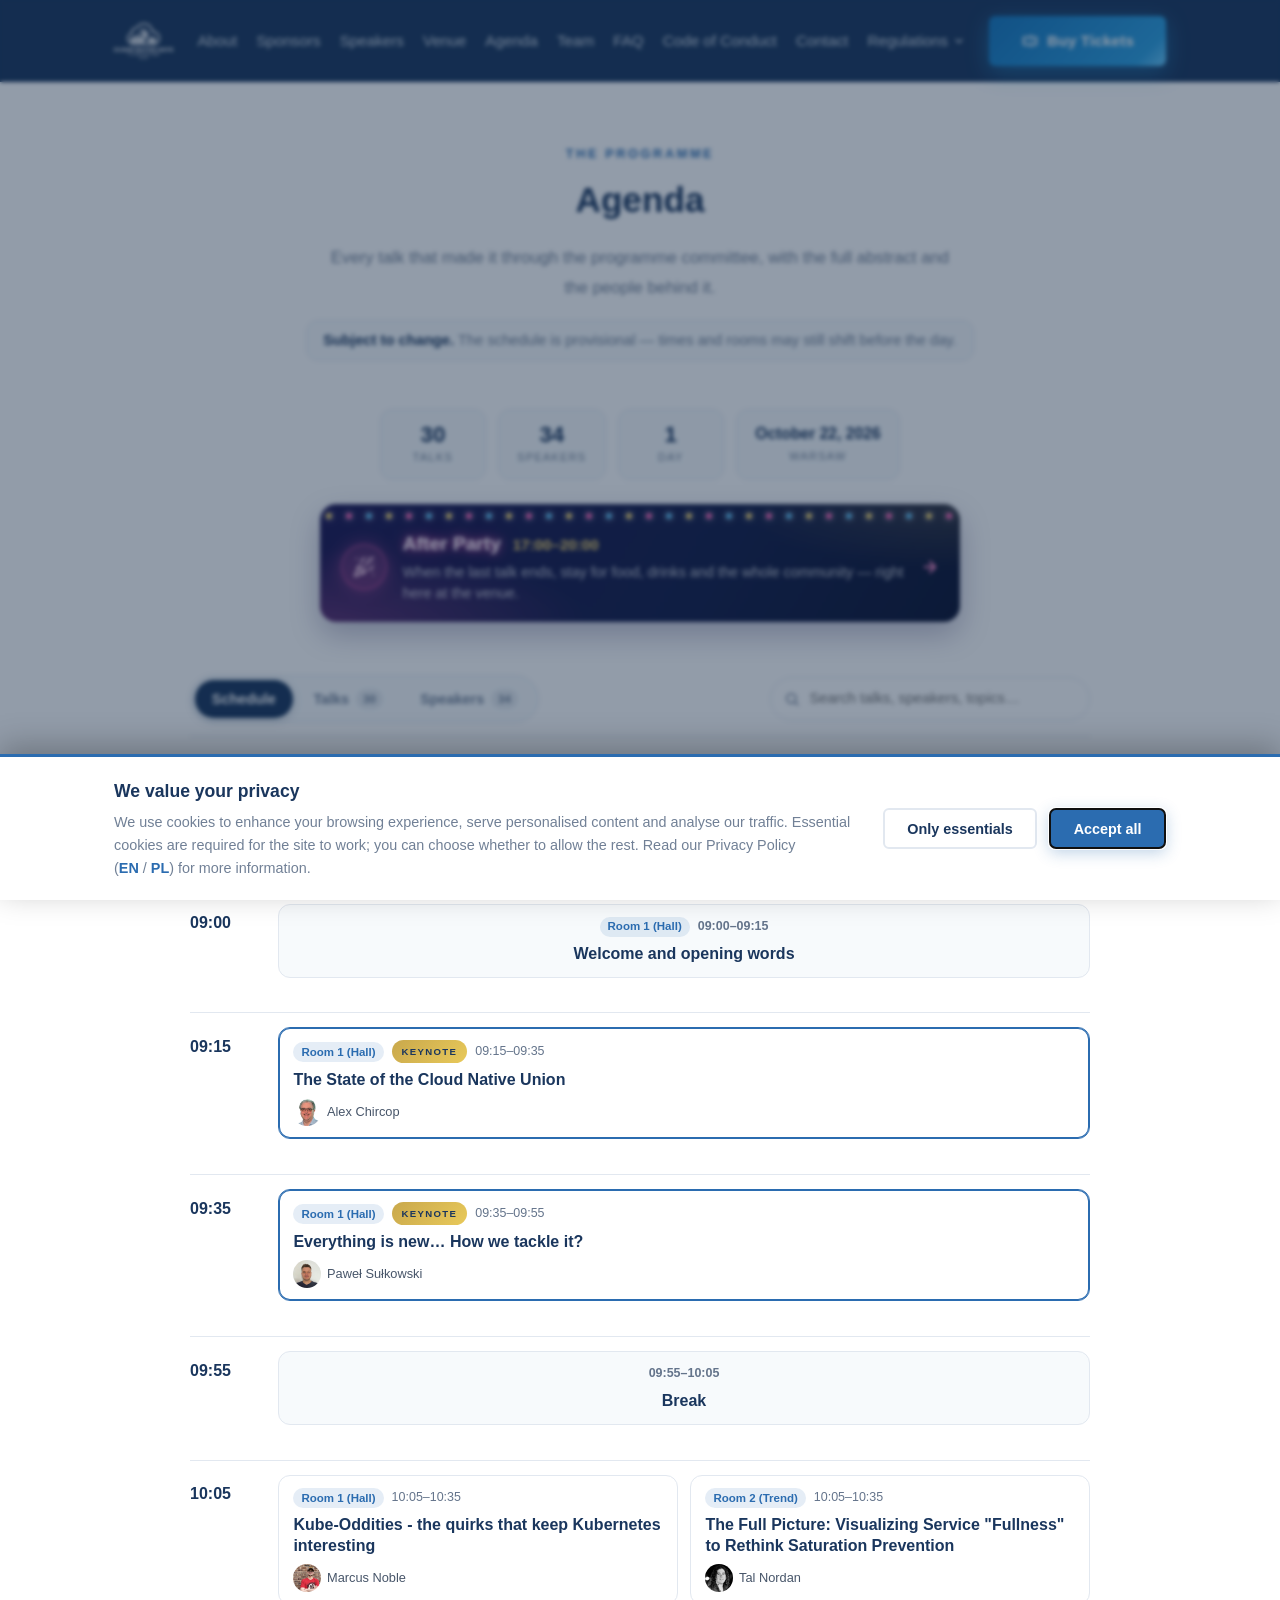
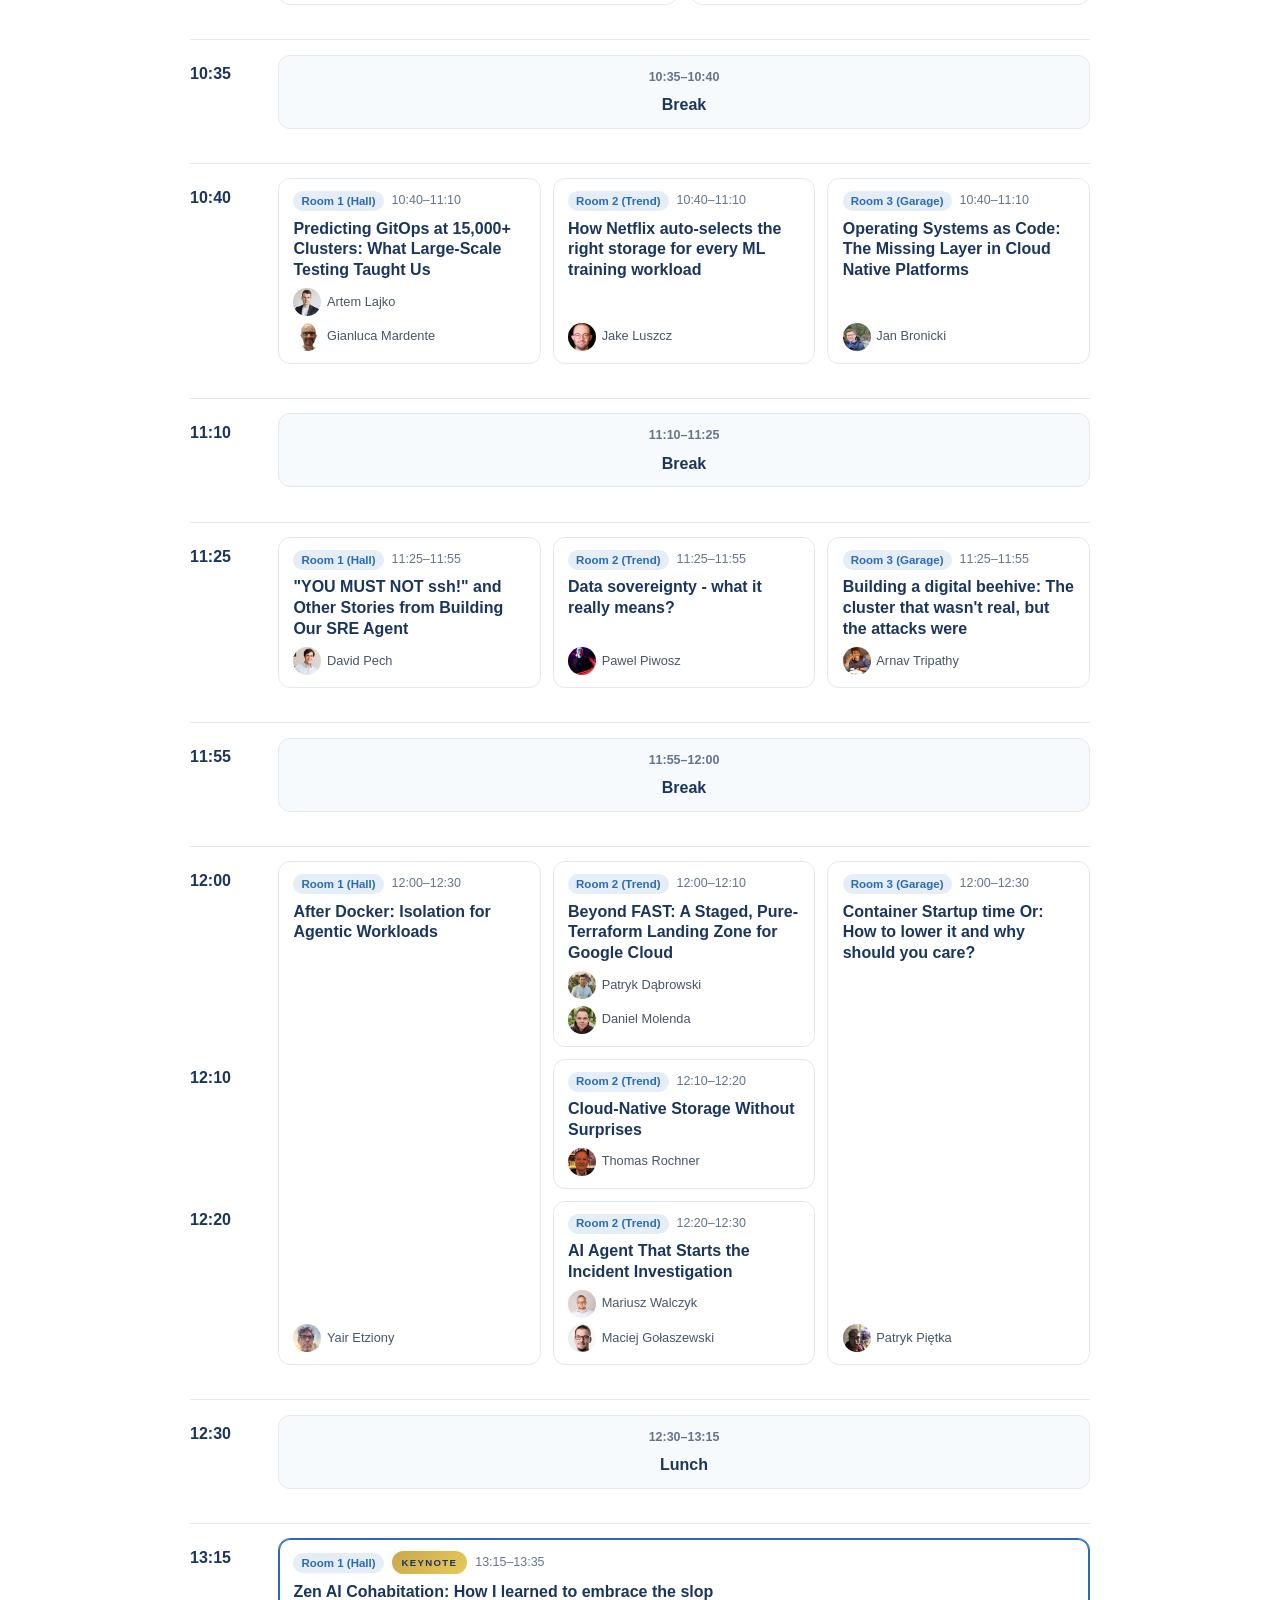
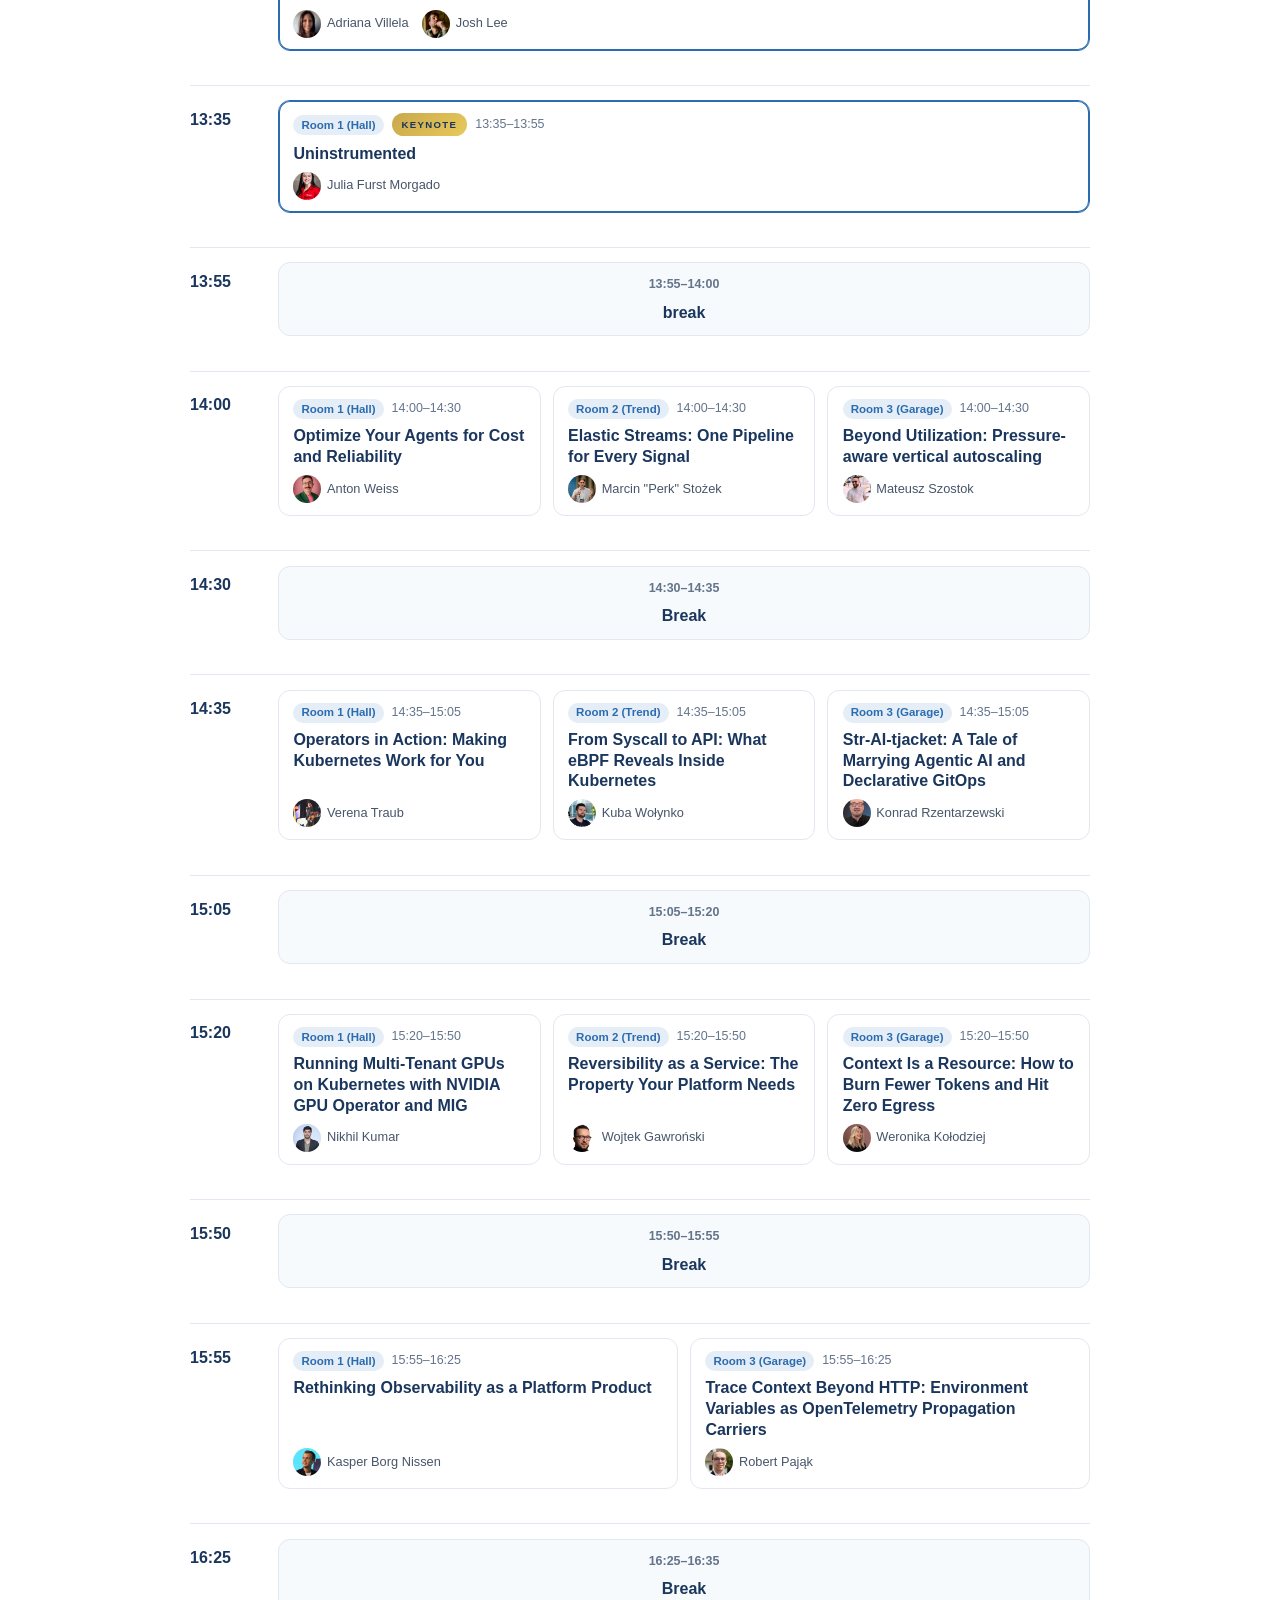
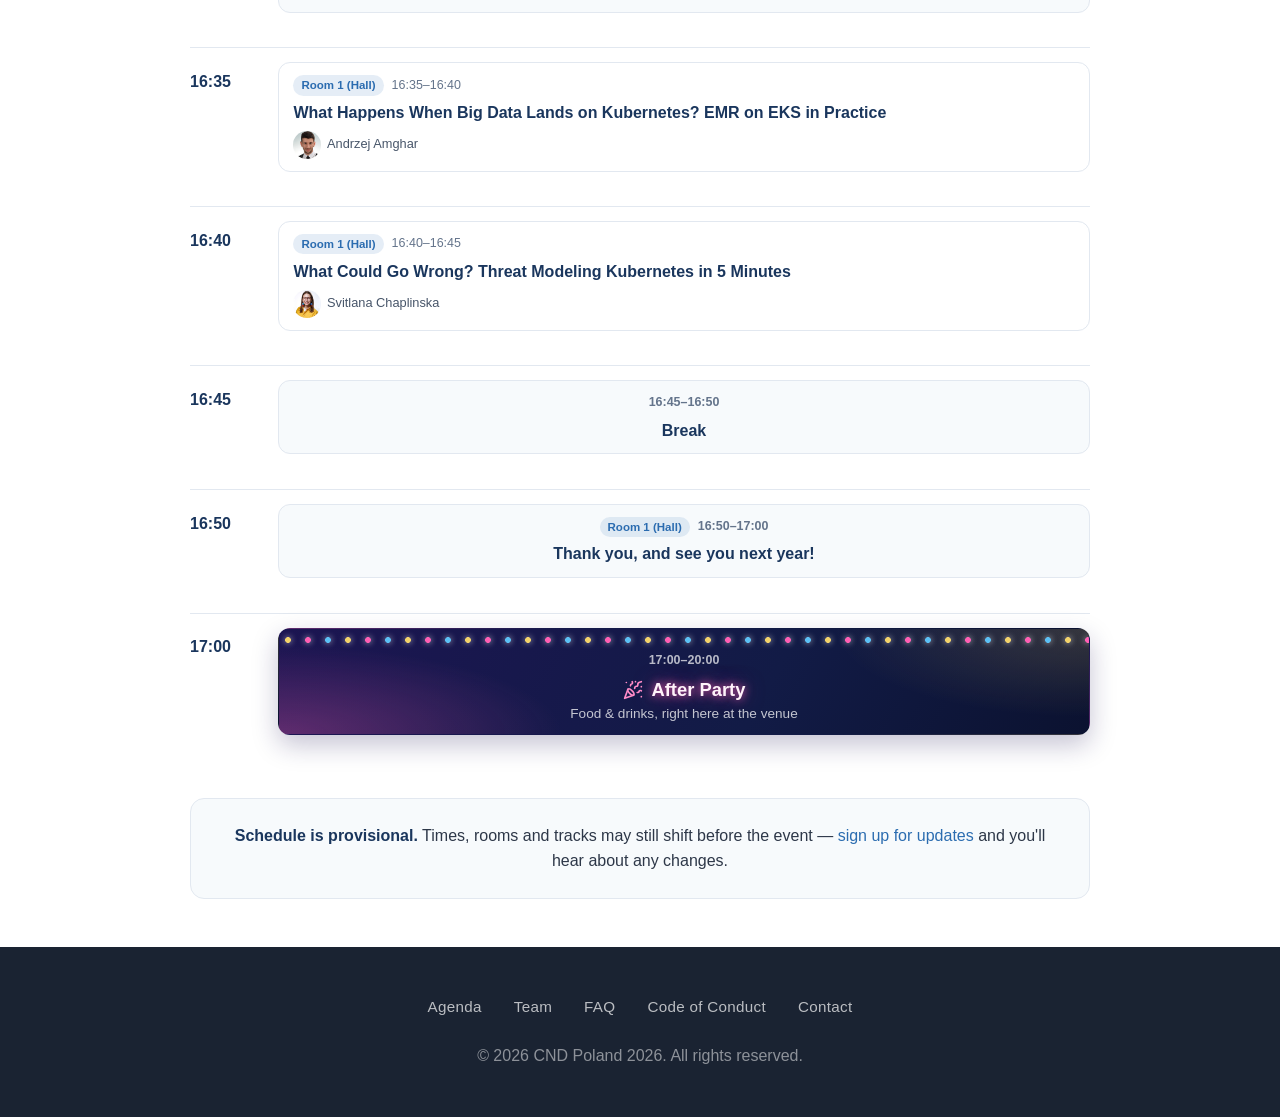
==== commit afb90c43: "Deploy production from 483cfe1" ====
--- a/agenda/index.html
+++ b/agenda/index.html
@@ -7,55 +7,58 @@
 <a href=/files/regulations/terms-of-service-eng.pdf target=_blank rel="noopener noreferrer">(EN)</a></li><li class=nav-doc><span class=nav-doc-name>Regulations</span>
 <a href=/files/regulations/regulations-electronic-services-pol.pdf target=_blank rel="noopener noreferrer">(PL)</a>
 <a href=/files/regulations/regulations-electronic-services-eng.pdf target=_blank rel="noopener noreferrer">(EN)</a></li></ul></li></ul></nav><a href=https://cnd2026.konfeo.com/ class="btn btn-ticket nav-ticket" target=_blank rel=noopener aria-label="Buy tickets for CND Poland 2026"><svg width="18" height="18" viewBox="0 0 24 24" fill="none" stroke="currentColor" stroke-width="2" stroke-linecap="round" stroke-linejoin="round" aria-hidden="true"><path d="M3 9a2 2 0 012-2h14a2 2 0 012 2v1a2 2 0 000 4v1a2 2 0 01-2 2H5a2 2 0 01-2-2v-1a2 2 0 000-4z"/><path d="M13 5v2"/><path d="M13 11v2"/><path d="M13 17v2"/></svg>
-<span class=nav-ticket-label>Buy Tickets</span><span class=nav-ticket-label-short>Tickets</span></a></div></div></header><main class=container><section class="page programme"><header class=programme-head><span class=section-label>THE PROGRAMME</span><h1>Agenda</h1><div class=programme-intro><p>Every talk that made it through the programme committee, with the full abstract and the people behind it.</p></div><p class=programme-notice><strong>Subject to change.</strong> The schedule is provisional &mdash; times and rooms may still shift before the day.</p><ul class=programme-stats><li><strong>29</strong><span>talks</span></li><li><strong>32</strong><span>speakers</span></li><li><strong>1</strong><span>day</span></li><li><strong>October 22, 2026</strong><span>Warsaw</span></li></ul><a class=programme-party href=/#after-party><span class=programme-party-icon aria-hidden=true><svg width="22" height="22" viewBox="0 0 24 24" fill="none" stroke="currentColor" stroke-width="2" stroke-linecap="round" stroke-linejoin="round"><path d="M5.8 11.3 2 22l10.7-3.79"/><path d="M4 3h.01"/><path d="M22 8h.01"/><path d="M15 2h.01"/><path d="M22 20h.01"/><path d="m22 2-2.24.75A2.9 2.9.0 0017.8 5.87c.1.86-.57 1.63-1.45 1.63h-.38c-.86.0-1.6.6-1.76 1.44L14 10"/><path d="m22 13-.82-.33c-.86-.34-1.82.2-1.98 1.11-.11.7-.72 1.22-1.43 1.22H17"/><path d="m11 2 .33.82c.34.86-.2 1.82-1.11 1.98C9.52 4.9 9 5.52 9 6.23V7"/><path d="M11 13c1.93 1.93 2.83 4.17 2 5s-3.07-.07-5-2-2.83-4.17-2-5 3.07.07 5 2z"/></svg>
+<span class=nav-ticket-label>Buy Tickets</span><span class=nav-ticket-label-short>Tickets</span></a></div></div></header><main class=container><section class="page programme"><header class=programme-head><span class=section-label>THE PROGRAMME</span><h1>Agenda</h1><div class=programme-intro><p>Every talk that made it through the programme committee, with the full abstract and the people behind it.</p></div><p class=programme-notice><strong>Subject to change.</strong> The schedule is provisional &mdash; times and rooms may still shift before the day.</p><ul class=programme-stats><li><strong>30</strong><span>talks</span></li><li><strong>34</strong><span>speakers</span></li><li><strong>1</strong><span>day</span></li><li><strong>October 22, 2026</strong><span>Warsaw</span></li></ul><a class=programme-party href=/#after-party><span class=programme-party-icon aria-hidden=true><svg width="22" height="22" viewBox="0 0 24 24" fill="none" stroke="currentColor" stroke-width="2" stroke-linecap="round" stroke-linejoin="round"><path d="M5.8 11.3 2 22l10.7-3.79"/><path d="M4 3h.01"/><path d="M22 8h.01"/><path d="M15 2h.01"/><path d="M22 20h.01"/><path d="m22 2-2.24.75A2.9 2.9.0 0017.8 5.87c.1.86-.57 1.63-1.45 1.63h-.38c-.86.0-1.6.6-1.76 1.44L14 10"/><path d="m22 13-.82-.33c-.86-.34-1.82.2-1.98 1.11-.11.7-.72 1.22-1.43 1.22H17"/><path d="m11 2 .33.82c.34.86-.2 1.82-1.11 1.98C9.52 4.9 9 5.52 9 6.23V7"/><path d="M11 13c1.93 1.93 2.83 4.17 2 5s-3.07-.07-5-2-2.83-4.17-2-5 3.07.07 5 2z"/></svg>
 </span><span class=programme-party-text><span class=programme-party-title>After Party <span class=programme-party-time>17:00&ndash;20:00</span></span>
 <span class=programme-party-sub>When the last talk ends, stay for food, drinks and the whole community &mdash; right here at the venue.</span>
 </span><svg class="programme-party-arrow" width="18" height="18" viewBox="0 0 24 24" fill="none" stroke="currentColor" stroke-width="2.4" stroke-linecap="round" stroke-linejoin="round" aria-hidden="true"><line x1="5" y1="12" x2="19" y2="12"/><polyline points="12 5 19 12 12 19"/></svg></a></header><div class=programme-controls><div class=programme-tabs role=tablist aria-label="Browse the programme"><button type=button role=tab id=tab-schedule aria-controls=panel-schedule aria-selected=true data-panel=panel-schedule>
 Schedule
 </button>
 <button type=button role=tab id=tab-talks aria-controls=panel-talks aria-selected=false data-panel=panel-talks>
-Talks <span class=programme-tab-count>29</span>
+Talks <span class=programme-tab-count>30</span>
 </button>
 <button type=button role=tab id=tab-speakers aria-controls=panel-speakers aria-selected=false data-panel=panel-speakers>
-Speakers <span class=programme-tab-count>32</span></button></div><div class=programme-search><svg class="programme-search-icon" width="16" height="16" viewBox="0 0 24 24" fill="none" stroke="currentColor" stroke-width="2.2" stroke-linecap="round" stroke-linejoin="round" aria-hidden="true"><circle cx="11" cy="11" r="7"/><line x1="16.5" y1="16.5" x2="21" y2="21"/></svg>
+Speakers <span class=programme-tab-count>34</span></button></div><div class=programme-search><svg class="programme-search-icon" width="16" height="16" viewBox="0 0 24 24" fill="none" stroke="currentColor" stroke-width="2.2" stroke-linecap="round" stroke-linejoin="round" aria-hidden="true"><circle cx="11" cy="11" r="7"/><line x1="16.5" y1="16.5" x2="21" y2="21"/></svg>
 <input type=search id=programme-filter placeholder="Search talks, speakers, topics…" aria-label="Search the programme" autocomplete=off>
 <button type=button class=programme-search-clear aria-label="Clear search" hidden>
-<svg width="14" height="14" viewBox="0 0 24 24" fill="none" stroke="currentColor" stroke-width="2.4" stroke-linecap="round" aria-hidden="true"><line x1="6" y1="6" x2="18" y2="18"/><line x1="18" y1="6" x2="6" y2="18"/></svg></button></div></div><p class=programme-result role=status hidden></p><div class=programme-panel id=panel-schedule role=tabpanel aria-labelledby=tab-schedule><div class=tt-slot><div class=tt-time>08:00</div><div class=tt-cards><article class="tt-card is-service is-full" data-search="registration "><div class=tt-card-meta><span class=tt-range>08:00&ndash;09:00</span></div><span class="tt-title tt-title-service">Registration</span></article></div></div><div class=tt-slot><div class=tt-time>09:00</div><div class=tt-cards><article class="tt-card is-service" data-search="welcome and opening words pawel piwosz patrycja wegrzynowicz rafał ligmann wojciech kocjan tomasz cholewa katarzyna brzozowska maciej gołaszewski hubert stachurski"><div class=tt-card-meta><span class=tt-room>Room 1</span><span class=tt-range>09:00&ndash;09:10</span></div><span class="tt-title tt-title-service">Welcome and opening words</span></article></div></div><div class=tt-slot><div class=tt-time>09:10</div><div class=tt-cards><article class="tt-card is-keynote" data-search="the state of the cloud native union alex chircop"><div class=tt-card-meta><span class=tt-room>Room 1</span><span class=badge-keynote>Keynote</span><span class=tt-range>09:10&ndash;09:30</span></div><a class=tt-title href=#talk-the-state-of-the-cloud-native-union>The State of the Cloud Native Union</a><div class=tt-speakers><a class=tt-speaker href=#speaker-alex-chircop><img src=/images/speakers/alex-chircop.jpg alt loading=lazy width=36 height=36>
-<span>Alex Chircop</span></a></div></article></div></div><div class=tt-slot><div class=tt-time>09:30</div><div class=tt-cards><article class="tt-card is-keynote" data-search="everything is new… how we tackle it? paweł sułkowski"><div class=tt-card-meta><span class=tt-room>Room 1</span><span class=badge-keynote>Keynote</span><span class=tt-range>09:30&ndash;09:50</span></div><a class=tt-title href=#talk-everything-is-new-how-we-tackle-it>Everything is new… How we tackle it?</a><div class=tt-speakers><a class=tt-speaker href=#speaker-pawel-sulkowski><img src=/images/speakers/pawel-sulkowski.jpg alt loading=lazy width=36 height=36>
-<span>Paweł Sułkowski</span></a></div></article></div></div><div class=tt-slot><div class=tt-time>09:50</div><div class=tt-cards><article class="tt-card is-service is-full" data-search="break "><div class=tt-card-meta><span class=tt-range>09:50&ndash;09:55</span></div><span class="tt-title tt-title-service">Break</span></article></div></div><div class=tt-slot><div class=tt-time>09:55</div><div class=tt-cards><article class=tt-card data-search="kube-oddities - the quirks that keep kubernetes interesting marcus noble"><div class=tt-card-meta><span class=tt-room>Room 1</span><span class=tt-range>09:55&ndash;10:25</span></div><a class=tt-title href=#talk-kube-oddities-the-quirks-that-keep-kubernetes>Kube-Oddities - the quirks that keep Kubernetes interesting</a><div class=tt-speakers><a class=tt-speaker href=#speaker-marcus-noble><img src=/images/speakers/marcus-noble.jpg alt loading=lazy width=36 height=36>
-<span>Marcus Noble</span></a></div></article><article class=tt-card data-search='the full picture: visualizing service "fullness" to rethink saturation prevention tal nordan'><div class=tt-card-meta><span class=tt-room>Room 2</span><span class=tt-range>09:55&ndash;10:25</span></div><a class=tt-title href=#talk-the-full-picture-visualizing-service-fullness-to>The Full Picture: Visualizing Service "Fullness" to Rethink Saturation Prevention</a><div class=tt-speakers><a class=tt-speaker href=#speaker-tal-nordan><img src=/images/speakers/tal-nordan.jpg alt loading=lazy width=36 height=36>
-<span>Tal Nordan</span></a></div></article><article class=tt-card data-search="who gets the gpu? building fair multi-cluster allocation for genai research sagar utekar"><div class=tt-card-meta><span class=tt-room>Room 3</span><span class=tt-range>09:55&ndash;10:25</span></div><a class=tt-title href=#talk-who-gets-the-gpu-building-fair-multi-cluster>Who Gets the GPU? Building Fair Multi-Cluster Allocation for GenAI Research</a><div class=tt-speakers><a class=tt-speaker href=#speaker-sagar-utekar><img src=/images/speakers/sagar-utekar.jpg alt loading=lazy width=36 height=36>
-<span>Sagar Utekar</span></a></div></article></div></div><div class=tt-slot><div class=tt-time>10:25</div><div class=tt-cards><article class="tt-card is-service is-full" data-search="break "><div class=tt-card-meta><span class=tt-range>10:25&ndash;10:30</span></div><span class="tt-title tt-title-service">Break</span></article></div></div><div class=tt-slot><div class=tt-time>10:30</div><div class=tt-cards><article class=tt-card data-search="predicting gitops at 15,000+ clusters: what large-scale testing taught us artem lajko gianluca mardente"><div class=tt-card-meta><span class=tt-room>Room 1</span><span class=tt-range>10:30&ndash;11:00</span></div><a class=tt-title href=#talk-predicting-gitops-at-15-000-clusters-what-large>Predicting GitOps at 15,000+ Clusters: What Large-Scale Testing Taught Us</a><div class=tt-speakers><a class=tt-speaker href=#speaker-artem-lajko><img src=/images/speakers/artem-lajko.jpg alt loading=lazy width=36 height=36>
+<svg width="14" height="14" viewBox="0 0 24 24" fill="none" stroke="currentColor" stroke-width="2.4" stroke-linecap="round" aria-hidden="true"><line x1="6" y1="6" x2="18" y2="18"/><line x1="18" y1="6" x2="6" y2="18"/></svg></button></div></div><p class=programme-result role=status hidden></p><div class=programme-panel id=panel-schedule role=tabpanel aria-labelledby=tab-schedule><div class=tt-slot><div class=tt-time>08:00</div><div class=tt-cards><article class="tt-card is-service is-full" data-search="registration "><div class=tt-card-meta><span class=tt-range>08:00&ndash;09:00</span></div><span class="tt-title tt-title-service">Registration</span></article></div></div><div class=tt-slot><div class=tt-time>09:00</div><div class=tt-cards><article class="tt-card is-service" data-search="welcome and opening words pawel piwosz patrycja wegrzynowicz rafał ligmann wojciech kocjan tomasz cholewa katarzyna brzozowska maciej gołaszewski hubert stachurski"><div class=tt-card-meta><span class=tt-room>Room 1 (Hall)</span><span class=tt-range>09:00&ndash;09:15</span></div><span class="tt-title tt-title-service">Welcome and opening words</span></article></div></div><div class=tt-slot><div class=tt-time>09:15</div><div class=tt-cards><article class="tt-card is-keynote" data-search="the state of the cloud native union alex chircop"><div class=tt-card-meta><span class=tt-room>Room 1 (Hall)</span><span class=badge-keynote>Keynote</span><span class=tt-range>09:15&ndash;09:35</span></div><a class=tt-title href=#talk-the-state-of-the-cloud-native-union>The State of the Cloud Native Union</a><div class=tt-speakers><a class=tt-speaker href=#speaker-alex-chircop><img src=/images/speakers/alex-chircop.jpg alt loading=lazy width=36 height=36>
+<span>Alex Chircop</span></a></div></article></div></div><div class=tt-slot><div class=tt-time>09:35</div><div class=tt-cards><article class="tt-card is-keynote" data-search="everything is new… how we tackle it? paweł sułkowski"><div class=tt-card-meta><span class=tt-room>Room 1 (Hall)</span><span class=badge-keynote>Keynote</span><span class=tt-range>09:35&ndash;09:55</span></div><a class=tt-title href=#talk-everything-is-new-how-we-tackle-it>Everything is new… How we tackle it?</a><div class=tt-speakers><a class=tt-speaker href=#speaker-pawel-sulkowski><img src=/images/speakers/pawel-sulkowski.jpg alt loading=lazy width=36 height=36>
+<span>Paweł Sułkowski</span></a></div></article></div></div><div class=tt-slot><div class=tt-time>09:55</div><div class=tt-cards><article class="tt-card is-service is-full" data-search="break "><div class=tt-card-meta><span class=tt-range>09:55&ndash;10:05</span></div><span class="tt-title tt-title-service">Break</span></article></div></div><div class=tt-slot><div class=tt-time>10:05</div><div class=tt-cards><article class=tt-card data-search="kube-oddities - the quirks that keep kubernetes interesting marcus noble"><div class=tt-card-meta><span class=tt-room>Room 1 (Hall)</span><span class=tt-range>10:05&ndash;10:35</span></div><a class=tt-title href=#talk-kube-oddities-the-quirks-that-keep-kubernetes>Kube-Oddities - the quirks that keep Kubernetes interesting</a><div class=tt-speakers><a class=tt-speaker href=#speaker-marcus-noble><img src=/images/speakers/marcus-noble.jpg alt loading=lazy width=36 height=36>
+<span>Marcus Noble</span></a></div></article><article class=tt-card data-search='the full picture: visualizing service "fullness" to rethink saturation prevention tal nordan'><div class=tt-card-meta><span class=tt-room>Room 2 (Trend)</span><span class=tt-range>10:05&ndash;10:35</span></div><a class=tt-title href=#talk-the-full-picture-visualizing-service-fullness-to>The Full Picture: Visualizing Service "Fullness" to Rethink Saturation Prevention</a><div class=tt-speakers><a class=tt-speaker href=#speaker-tal-nordan><img src=/images/speakers/tal-nordan.jpg alt loading=lazy width=36 height=36>
+<span>Tal Nordan</span></a></div></article></div></div><div class=tt-slot><div class=tt-time>10:35</div><div class=tt-cards><article class="tt-card is-service is-full" data-search="break "><div class=tt-card-meta><span class=tt-range>10:35&ndash;10:40</span></div><span class="tt-title tt-title-service">Break</span></article></div></div><div class=tt-slot><div class=tt-time>10:40</div><div class=tt-cards><article class=tt-card data-search="predicting gitops at 15,000+ clusters: what large-scale testing taught us artem lajko gianluca mardente"><div class=tt-card-meta><span class=tt-room>Room 1 (Hall)</span><span class=tt-range>10:40&ndash;11:10</span></div><a class=tt-title href=#talk-predicting-gitops-at-15-000-clusters-what-large>Predicting GitOps at 15,000+ Clusters: What Large-Scale Testing Taught Us</a><div class=tt-speakers><a class=tt-speaker href=#speaker-artem-lajko><img src=/images/speakers/artem-lajko.jpg alt loading=lazy width=36 height=36>
 <span>Artem Lajko</span>
 </a><a class=tt-speaker href=#speaker-gianluca-mardente><img src=/images/speakers/gianluca-mardente.jpg alt loading=lazy width=36 height=36>
-<span>Gianluca Mardente</span></a></div></article><article class=tt-card data-search="how netflix auto-selects the right storage for every ml training workload jake luszcz"><div class=tt-card-meta><span class=tt-room>Room 2</span><span class=tt-range>10:30&ndash;11:00</span></div><a class=tt-title href=#talk-how-netflix-auto-selects-the-right-storage-for>How Netflix auto-selects the right storage for every ML training workload</a><div class=tt-speakers><a class=tt-speaker href=#speaker-jake-luszcz><img src=/images/speakers/jake-luszcz.jpg alt loading=lazy width=36 height=36>
-<span>Jake Luszcz</span></a></div></article><article class=tt-card data-search="operating systems as code: the missing layer in cloud native platforms jan bronicki"><div class=tt-card-meta><span class=tt-room>Room 3</span><span class=tt-range>10:30&ndash;11:00</span></div><a class=tt-title href=#talk-operating-systems-as-code-the-missing-layer-in>Operating Systems as Code: The Missing Layer in Cloud Native Platforms</a><div class=tt-speakers><a class=tt-speaker href=#speaker-jan-bronicki><img src=/images/speakers/jan-bronicki.jpg alt loading=lazy width=36 height=36>
-<span>Jan Bronicki</span></a></div></article></div></div><div class=tt-slot><div class=tt-time>11:00</div><div class=tt-cards><article class="tt-card is-service is-full" data-search="break "><div class=tt-card-meta><span class=tt-range>11:00&ndash;11:15</span></div><span class="tt-title tt-title-service">Break</span></article></div></div><div class=tt-slot><div class=tt-time>11:15</div><div class=tt-cards><article class=tt-card data-search='"you must not ssh!" and other stories from building our sre agent david pech'><div class=tt-card-meta><span class=tt-room>Room 1</span><span class=tt-range>11:15&ndash;11:45</span></div><a class=tt-title href=#talk-you-must-not-ssh-and-other-stories-from-building>"YOU MUST NOT ssh!" and Other Stories from Building Our SRE Agent</a><div class=tt-speakers><a class=tt-speaker href=#speaker-david-pech><img src=/images/speakers/david-pech.jpg alt loading=lazy width=36 height=36>
-<span>David Pech</span></a></div></article><article class=tt-card data-search="data sovereignty - what it really means? pawel piwosz"><div class=tt-card-meta><span class=tt-room>Room 2</span><span class=tt-range>11:15&ndash;11:45</span></div><a class=tt-title href=#talk-data-sovereignty-what-it-really-means>Data sovereignty - what it really means?</a><div class=tt-speakers><a class=tt-speaker href=#speaker-pawel-piwosz><img src=/images/speakers/pawel-piwosz.jpg alt loading=lazy width=36 height=36>
-<span>Pawel Piwosz</span></a></div></article><article class=tt-card data-search="building a digital beehive: the cluster that wasn't real, but the attacks were arnav tripathy"><div class=tt-card-meta><span class=tt-room>Room 3</span><span class=tt-range>11:15&ndash;11:45</span></div><a class=tt-title href=#talk-building-a-digital-beehive-the-cluster-that-wasnt>Building a digital beehive: The cluster that wasn't real, but the attacks were</a><div class=tt-speakers><a class=tt-speaker href=#speaker-arnav-tripathy><img src=/images/speakers/arnav-tripathy.jpg alt loading=lazy width=36 height=36>
-<span>Arnav Tripathy</span></a></div></article></div></div><div class=tt-slot><div class=tt-time>11:45</div><div class=tt-cards><article class="tt-card is-service is-full" data-search="break "><div class=tt-card-meta><span class=tt-range>11:45&ndash;11:50</span></div><span class="tt-title tt-title-service">Break</span></article></div></div><div class=tt-slot><div class=tt-time>11:50</div><div class=tt-cards><article class=tt-card data-search="after docker: isolation for agentic workloads yair etziony"><div class=tt-card-meta><span class=tt-room>Room 1</span><span class=tt-range>11:50&ndash;12:20</span></div><a class=tt-title href=#talk-after-docker-isolation-for-agentic-workloads>After Docker: Isolation for Agentic Workloads</a><div class=tt-speakers><a class=tt-speaker href=#speaker-yair-etziony><img src=/images/speakers/yair-etziony.jpg alt loading=lazy width=36 height=36>
-<span>Yair Etziony</span></a></div></article><article class=tt-card data-search="beyond fast: a staged, pure-terraform landing zone for google cloud patryk dąbrowski daniel molenda"><div class=tt-card-meta><span class=tt-room>Room 2</span><span class=tt-range>11:50&ndash;12:00</span></div><a class=tt-title href=#talk-beyond-fast-a-staged-pure-terraform-landing-zone>Beyond FAST: A Staged, Pure-Terraform Landing Zone for Google Cloud</a><div class=tt-speakers><a class=tt-speaker href=#speaker-patryk-dabrowski><img src=/images/speakers/patryk-dabrowski.jpg alt loading=lazy width=36 height=36>
+<span>Gianluca Mardente</span></a></div></article><article class=tt-card data-search="how netflix auto-selects the right storage for every ml training workload jake luszcz"><div class=tt-card-meta><span class=tt-room>Room 2 (Trend)</span><span class=tt-range>10:40&ndash;11:10</span></div><a class=tt-title href=#talk-how-netflix-auto-selects-the-right-storage-for>How Netflix auto-selects the right storage for every ML training workload</a><div class=tt-speakers><a class=tt-speaker href=#speaker-jake-luszcz><img src=/images/speakers/jake-luszcz.jpg alt loading=lazy width=36 height=36>
+<span>Jake Luszcz</span></a></div></article><article class=tt-card data-search="operating systems as code: the missing layer in cloud native platforms jan bronicki"><div class=tt-card-meta><span class=tt-room>Room 3 (Garage)</span><span class=tt-range>10:40&ndash;11:10</span></div><a class=tt-title href=#talk-operating-systems-as-code-the-missing-layer-in>Operating Systems as Code: The Missing Layer in Cloud Native Platforms</a><div class=tt-speakers><a class=tt-speaker href=#speaker-jan-bronicki><img src=/images/speakers/jan-bronicki.jpg alt loading=lazy width=36 height=36>
+<span>Jan Bronicki</span></a></div></article></div></div><div class=tt-slot><div class=tt-time>11:10</div><div class=tt-cards><article class="tt-card is-service is-full" data-search="break "><div class=tt-card-meta><span class=tt-range>11:10&ndash;11:25</span></div><span class="tt-title tt-title-service">Break</span></article></div></div><div class=tt-slot><div class=tt-time>11:25</div><div class=tt-cards><article class=tt-card data-search='"you must not ssh!" and other stories from building our sre agent david pech'><div class=tt-card-meta><span class=tt-room>Room 1 (Hall)</span><span class=tt-range>11:25&ndash;11:55</span></div><a class=tt-title href=#talk-you-must-not-ssh-and-other-stories-from-building>"YOU MUST NOT ssh!" and Other Stories from Building Our SRE Agent</a><div class=tt-speakers><a class=tt-speaker href=#speaker-david-pech><img src=/images/speakers/david-pech.jpg alt loading=lazy width=36 height=36>
+<span>David Pech</span></a></div></article><article class=tt-card data-search="data sovereignty - what it really means? pawel piwosz"><div class=tt-card-meta><span class=tt-room>Room 2 (Trend)</span><span class=tt-range>11:25&ndash;11:55</span></div><a class=tt-title href=#talk-data-sovereignty-what-it-really-means>Data sovereignty - what it really means?</a><div class=tt-speakers><a class=tt-speaker href=#speaker-pawel-piwosz><img src=/images/speakers/pawel-piwosz.jpg alt loading=lazy width=36 height=36>
+<span>Pawel Piwosz</span></a></div></article><article class=tt-card data-search="building a digital beehive: the cluster that wasn't real, but the attacks were arnav tripathy"><div class=tt-card-meta><span class=tt-room>Room 3 (Garage)</span><span class=tt-range>11:25&ndash;11:55</span></div><a class=tt-title href=#talk-building-a-digital-beehive-the-cluster-that-wasnt>Building a digital beehive: The cluster that wasn't real, but the attacks were</a><div class=tt-speakers><a class=tt-speaker href=#speaker-arnav-tripathy><img src=/images/speakers/arnav-tripathy.jpg alt loading=lazy width=36 height=36>
+<span>Arnav Tripathy</span></a></div></article></div></div><div class=tt-slot><div class=tt-time>11:55</div><div class=tt-cards><article class="tt-card is-service is-full" data-search="break "><div class=tt-card-meta><span class=tt-range>11:55&ndash;12:00</span></div><span class="tt-title tt-title-service">Break</span></article></div></div><div class="tt-slot is-stacked" style=--tt-rows:3;--tt-cols:3><div class=tt-time style=--tt-row:1>12:00</div><div class=tt-time style=--tt-row:2>12:10</div><div class=tt-time style=--tt-row:3>12:20</div><div class=tt-cards><article class=tt-card style="--tt-col:1;--tt-row:1 / 4" data-search="after docker: isolation for agentic workloads yair etziony"><div class=tt-card-meta><span class=tt-room>Room 1 (Hall)</span><span class=tt-range>12:00&ndash;12:30</span></div><a class=tt-title href=#talk-after-docker-isolation-for-agentic-workloads>After Docker: Isolation for Agentic Workloads</a><div class=tt-speakers><a class=tt-speaker href=#speaker-yair-etziony><img src=/images/speakers/yair-etziony.jpg alt loading=lazy width=36 height=36>
+<span>Yair Etziony</span></a></div></article><article class=tt-card style="--tt-col:2;--tt-row:1 / 2" data-search="beyond fast: a staged, pure-terraform landing zone for google cloud patryk dąbrowski daniel molenda"><div class=tt-card-meta><span class=tt-room>Room 2 (Trend)</span><span class=tt-range>12:00&ndash;12:10</span></div><a class=tt-title href=#talk-beyond-fast-a-staged-pure-terraform-landing-zone>Beyond FAST: A Staged, Pure-Terraform Landing Zone for Google Cloud</a><div class=tt-speakers><a class=tt-speaker href=#speaker-patryk-dabrowski><img src=/images/speakers/patryk-dabrowski.jpg alt loading=lazy width=36 height=36>
 <span>Patryk Dąbrowski</span>
 </a><a class=tt-speaker href=#speaker-daniel-molenda><img src=/images/speakers/daniel-molenda.jpg alt loading=lazy width=36 height=36>
-<span>Daniel Molenda</span></a></div></article><article class=tt-card data-search="container startup time or: how to lower it and why should you care? patryk piętka"><div class=tt-card-meta><span class=tt-room>Room 3</span><span class=tt-range>11:50&ndash;12:20</span></div><a class=tt-title href=#talk-container-startup-time-or-how-to-lower-it-and-why>Container Startup time Or: How to lower it and why should you care?</a><div class=tt-speakers><a class=tt-speaker href=#speaker-patryk-pietka><img src=/images/speakers/patryk-pietka.jpg alt loading=lazy width=36 height=36>
-<span>Patryk Piętka</span></a></div></article></div></div><div class=tt-slot><div class=tt-time>12:20</div><div class=tt-cards><article class="tt-card is-service is-full" data-search="lunch "><div class=tt-card-meta><span class=tt-range>12:20&ndash;13:05</span></div><span class="tt-title tt-title-service">Lunch</span></article></div></div><div class=tt-slot><div class=tt-time>13:05</div><div class=tt-cards><article class="tt-card is-keynote" data-search="zen ai cohabitation: how i learned to embrace the slop adriana villela josh lee"><div class=tt-card-meta><span class=tt-room>Room 1</span><span class=badge-keynote>Keynote</span><span class=tt-range>13:05&ndash;13:25</span></div><a class=tt-title href=#talk-zen-ai-cohabitation-how-i-learned-to-embrace-the>Zen AI Cohabitation: How I learned to embrace the slop</a><div class=tt-speakers><a class=tt-speaker href=#speaker-adriana-villela><img src=/images/speakers/adriana-villela.jpg alt loading=lazy width=36 height=36>
+<span>Daniel Molenda</span></a></div></article><article class=tt-card style="--tt-col:3;--tt-row:1 / 4" data-search="container startup time or: how to lower it and why should you care? patryk piętka"><div class=tt-card-meta><span class=tt-room>Room 3 (Garage)</span><span class=tt-range>12:00&ndash;12:30</span></div><a class=tt-title href=#talk-container-startup-time-or-how-to-lower-it-and-why>Container Startup time Or: How to lower it and why should you care?</a><div class=tt-speakers><a class=tt-speaker href=#speaker-patryk-pietka><img src=/images/speakers/patryk-pietka.jpg alt loading=lazy width=36 height=36>
+<span>Patryk Piętka</span></a></div></article><article class=tt-card style="--tt-col:2;--tt-row:2 / 3" data-search="cloud-native storage without surprises thomas rochner"><div class=tt-card-meta><span class=tt-room>Room 2 (Trend)</span><span class=tt-range>12:10&ndash;12:20</span></div><a class=tt-title href=#talk-cloud-native-storage-without-surprises>Cloud-Native Storage Without Surprises</a><div class=tt-speakers><a class=tt-speaker href=#speaker-thomas-rochner><img src=/images/speakers/thomas-rochner.jpg alt loading=lazy width=36 height=36>
+<span>Thomas Rochner</span></a></div></article><article class=tt-card style="--tt-col:2;--tt-row:3 / 4" data-search="ai agent that starts the incident investigation mariusz walczyk maciej gołaszewski"><div class=tt-card-meta><span class=tt-room>Room 2 (Trend)</span><span class=tt-range>12:20&ndash;12:30</span></div><a class=tt-title href=#talk-ai-agent-that-starts-the-incident-investigation>AI Agent That Starts the Incident Investigation</a><div class=tt-speakers><a class=tt-speaker href=#speaker-mariusz-walczyk><img src=/images/speakers/mariusz-walczyk.jpg alt loading=lazy width=36 height=36>
+<span>Mariusz Walczyk</span>
+</a><a class=tt-speaker href=#speaker-maciej-golaszewski><img src=/images/speakers/maciej-golaszewski.jpg alt loading=lazy width=36 height=36>
+<span>Maciej Gołaszewski</span></a></div></article></div></div><div class=tt-slot><div class=tt-time>12:30</div><div class=tt-cards><article class="tt-card is-service is-full" data-search="lunch "><div class=tt-card-meta><span class=tt-range>12:30&ndash;13:15</span></div><span class="tt-title tt-title-service">Lunch</span></article></div></div><div class=tt-slot><div class=tt-time>13:15</div><div class=tt-cards><article class="tt-card is-keynote" data-search="zen ai cohabitation: how i learned to embrace the slop adriana villela josh lee"><div class=tt-card-meta><span class=tt-room>Room 1 (Hall)</span><span class=badge-keynote>Keynote</span><span class=tt-range>13:15&ndash;13:35</span></div><a class=tt-title href=#talk-zen-ai-cohabitation-how-i-learned-to-embrace-the>Zen AI Cohabitation: How I learned to embrace the slop</a><div class=tt-speakers><a class=tt-speaker href=#speaker-adriana-villela><img src=/images/speakers/adriana-villela.jpg alt loading=lazy width=36 height=36>
 <span>Adriana Villela</span>
 </a><a class=tt-speaker href=#speaker-josh-lee><img src=/images/speakers/josh-lee.jpg alt loading=lazy width=36 height=36>
-<span>Josh Lee</span></a></div></article></div></div><div class=tt-slot><div class=tt-time>13:25</div><div class=tt-cards><article class="tt-card is-keynote" data-search="uninstrumented julia furst morgado"><div class=tt-card-meta><span class=tt-room>Room 1</span><span class=badge-keynote>Keynote</span><span class=tt-range>13:25&ndash;13:45</span></div><a class=tt-title href=#talk-uninstrumented>Uninstrumented</a><div class=tt-speakers><a class=tt-speaker href=#speaker-julia-furst-morgado><img src=/images/speakers/julia-furst-morgado.jpg alt loading=lazy width=36 height=36>
-<span>Julia Furst Morgado</span></a></div></article></div></div><div class=tt-slot><div class=tt-time>13:45</div><div class=tt-cards><article class="tt-card is-service is-full" data-search="break "><div class=tt-card-meta><span class=tt-range>13:45&ndash;13:50</span></div><span class="tt-title tt-title-service">break</span></article></div></div><div class=tt-slot><div class=tt-time>13:50</div><div class=tt-cards><article class=tt-card data-search="optimize your agents for cost and reliability anton weiss"><div class=tt-card-meta><span class=tt-room>Room 1</span><span class=tt-range>13:50&ndash;14:20</span></div><a class=tt-title href=#talk-optimize-your-agents-for-cost-and-reliability>Optimize Your Agents for Cost and Reliability</a><div class=tt-speakers><a class=tt-speaker href=#speaker-anton-weiss><img src=/images/speakers/anton-weiss.jpg alt loading=lazy width=36 height=36>
-<span>Anton Weiss</span></a></div></article><article class="tt-card is-service" data-search="platinum sponsor slot - elastic "><div class=tt-card-meta><span class=tt-room>Room 2</span><span class=tt-range>13:50&ndash;14:20</span></div><span class="tt-title tt-title-service">Platinum sponsor slot - Elastic</span></article><article class=tt-card data-search="beyond utilization: pressure-aware vertical autoscaling mateusz szostok"><div class=tt-card-meta><span class=tt-room>Room 3</span><span class=tt-range>13:50&ndash;14:20</span></div><a class=tt-title href=#talk-beyond-utilization-pressure-aware-vertical>Beyond Utilization: Pressure-aware vertical autoscaling</a><div class=tt-speakers><a class=tt-speaker href=#speaker-mateusz-szostok><img src=/images/speakers/mateusz-szostok.jpg alt loading=lazy width=36 height=36>
-<span>Mateusz Szostok</span></a></div></article></div></div><div class=tt-slot><div class=tt-time>14:20</div><div class=tt-cards><article class="tt-card is-service is-full" data-search="break "><div class=tt-card-meta><span class=tt-range>14:20&ndash;14:25</span></div><span class="tt-title tt-title-service">Break</span></article></div></div><div class=tt-slot><div class=tt-time>14:25</div><div class=tt-cards><article class=tt-card data-search="operators in action: making kubernetes work for you verena traub"><div class=tt-card-meta><span class=tt-room>Room 1</span><span class=tt-range>14:25&ndash;14:55</span></div><a class=tt-title href=#talk-operators-in-action-making-kubernetes-work-for-you>Operators in Action: Making Kubernetes Work for You</a><div class=tt-speakers><a class=tt-speaker href=#speaker-verena-traub><img src=/images/speakers/verena-traub.jpg alt loading=lazy width=36 height=36>
-<span>Verena Traub</span></a></div></article><article class="tt-card is-service" data-search="diamond sponsor slot - akamai "><div class=tt-card-meta><span class=tt-room>Room 2</span><span class=tt-range>14:25&ndash;14:55</span></div><span class="tt-title tt-title-service">Diamond sponsor slot - Akamai</span></article><article class=tt-card data-search="str-ai-tjacket: a tale of marrying agentic ai and declarative gitops konrad rzentarzewski"><div class=tt-card-meta><span class=tt-room>Room 3</span><span class=tt-range>14:25&ndash;14:55</span></div><a class=tt-title href=#talk-str-ai-tjacket-a-tale-of-marrying-agentic-ai-and>Str-AI-tjacket: A Tale of Marrying Agentic AI and Declarative GitOps</a><div class=tt-speakers><a class=tt-speaker href=#speaker-konrad-rzentarzewski><img src=/images/speakers/konrad-rzentarzewski.jpg alt loading=lazy width=36 height=36>
-<span>Konrad Rzentarzewski</span></a></div></article></div></div><div class=tt-slot><div class=tt-time>14:55</div><div class=tt-cards><article class="tt-card is-service is-full" data-search="break "><div class=tt-card-meta><span class=tt-range>14:55&ndash;15:10</span></div><span class="tt-title tt-title-service">Break</span></article></div></div><div class=tt-slot><div class=tt-time>15:10</div><div class=tt-cards><article class=tt-card data-search="running multi-tenant gpus on kubernetes with nvidia gpu operator and mig nikhil kumar"><div class=tt-card-meta><span class=tt-room>Room 1</span><span class=tt-range>15:10&ndash;15:40</span></div><a class=tt-title href=#talk-running-multi-tenant-gpus-on-kubernetes-with-nvidia>Running Multi-Tenant GPUs on Kubernetes with NVIDIA GPU Operator and MIG</a><div class=tt-speakers><a class=tt-speaker href=#speaker-nikhil-kumar><img src=/images/speakers/nikhil-kumar.jpg alt loading=lazy width=36 height=36>
-<span>Nikhil Kumar</span></a></div></article><article class=tt-card data-search="trace context beyond http: environment variables as opentelemetry propagation carriers robert pająk"><div class=tt-card-meta><span class=tt-room>Room 2</span><span class=tt-range>15:10&ndash;15:40</span></div><a class=tt-title href=#talk-trace-context-beyond-http-environment-variables-as>Trace Context Beyond HTTP: Environment Variables as OpenTelemetry Propagation Carriers</a><div class=tt-speakers><a class=tt-speaker href=#speaker-robert-pajak><img src=/images/speakers/robert-pajak.jpg alt loading=lazy width=36 height=36>
-<span>Robert Pająk</span></a></div></article><article class=tt-card data-search="context is a resource: how to burn fewer tokens and hit zero egress weronika kołodziej"><div class=tt-card-meta><span class=tt-room>Room 3</span><span class=tt-range>15:10&ndash;15:40</span></div><a class=tt-title href=#talk-context-is-a-resource-how-to-burn-fewer-tokens-and>Context Is a Resource: How to Burn Fewer Tokens and Hit Zero Egress</a><div class=tt-speakers><a class=tt-speaker href=#speaker-weronika-kolodziej><img src=/images/speakers/weronika-kolodziej.jpg alt loading=lazy width=36 height=36>
-<span>Weronika Kołodziej</span></a></div></article></div></div><div class=tt-slot><div class=tt-time>15:40</div><div class=tt-cards><article class="tt-card is-service is-full" data-search="break "><div class=tt-card-meta><span class=tt-range>15:40&ndash;15:45</span></div><span class="tt-title tt-title-service">Break</span></article></div></div><div class="tt-slot is-stacked" style=--tt-rows:2;--tt-cols:3><div class=tt-time style=--tt-row:1>15:45</div><div class=tt-time style=--tt-row:2>15:55</div><div class=tt-cards><article class=tt-card style="--tt-col:1;--tt-row:1 / 3" data-search="reversibility as a service: the property your platform needs wojtek gawroński"><div class=tt-card-meta><span class=tt-room>Room 1</span><span class=tt-range>15:45&ndash;16:15</span></div><a class=tt-title href=#talk-reversibility-as-a-service-the-property-your>Reversibility as a Service: The Property Your Platform Needs</a><div class=tt-speakers><a class=tt-speaker href=#speaker-wojtek-gawronski><img src=/images/speakers/wojtek-gawronski.jpg alt loading=lazy width=36 height=36>
-<span>Wojtek Gawroński</span></a></div></article><article class=tt-card style="--tt-col:2;--tt-row:1 / 2" data-search="what could go wrong? threat modeling kubernetes in 5 minutes svitlana chaplinska"><div class=tt-card-meta><span class=tt-room>Room 2</span><span class=tt-range>15:45&ndash;15:55</span></div><a class=tt-title href=#talk-what-could-go-wrong-threat-modeling-kubernetes-in-5>What Could Go Wrong? Threat Modeling Kubernetes in 5 Minutes</a><div class=tt-speakers><a class=tt-speaker href=#speaker-svitlana-chaplinska><img src=/images/speakers/svitlana-chaplinska.jpg alt loading=lazy width=36 height=36>
-<span>Svitlana Chaplinska</span></a></div></article><article class=tt-card style="--tt-col:3;--tt-row:1 / 3" data-search="self-healing infrastructure: agents that fix their own provisioning mistakes diego braga"><div class=tt-card-meta><span class=tt-room>Room 3</span><span class=tt-range>15:45&ndash;16:15</span></div><a class=tt-title href=#talk-self-healing-infrastructure-agents-that-fix-their>Self-Healing Infrastructure: Agents That Fix Their Own Provisioning Mistakes</a><div class=tt-speakers><a class=tt-speaker href=#speaker-diego-braga><img src=/images/speakers/diego-braga.jpg alt loading=lazy width=36 height=36>
-<span>Diego Braga</span></a></div></article><article class=tt-card style="--tt-col:2;--tt-row:2 / 3" data-search="what happens when big data lands on kubernetes? emr on eks in practice andrzej amghar"><div class=tt-card-meta><span class=tt-room>Room 2</span><span class=tt-range>15:55&ndash;16:05</span></div><a class=tt-title href=#talk-what-happens-when-big-data-lands-on-kubernetes-emr>What Happens When Big Data Lands on Kubernetes? EMR on EKS in Practice</a><div class=tt-speakers><a class=tt-speaker href=#speaker-andrzej-amghar><img src=/images/speakers/andrzej-amghar.jpg alt loading=lazy width=36 height=36>
-<span>Andrzej Amghar</span></a></div></article></div></div><div class=tt-slot><div class=tt-time>16:15</div><div class=tt-cards><article class="tt-card is-service is-full" data-search="break "><div class=tt-card-meta><span class=tt-range>16:15&ndash;16:20</span></div><span class="tt-title tt-title-service">Break</span></article></div></div><div class=tt-slot><div class=tt-time>16:20</div><div class=tt-cards><article class=tt-card data-search="rethinking observability as a platform product kasper borg nissen"><div class=tt-card-meta><span class=tt-room>Room 1</span><span class=tt-range>16:20&ndash;16:50</span></div><a class=tt-title href=#talk-rethinking-observability-as-a-platform-product>Rethinking Observability as a Platform Product</a><div class=tt-speakers><a class=tt-speaker href=#speaker-kasper-borg-nissen><img src=/images/speakers/kasper-borg-nissen.jpg alt loading=lazy width=36 height=36>
-<span>Kasper Borg Nissen</span></a></div></article><article class=tt-card data-search="boring work is where agents actually start paying rent moritz johner"><div class=tt-card-meta><span class=tt-room>Room 3</span><span class=tt-range>16:20&ndash;16:50</span></div><a class=tt-title href=#talk-boring-work-is-where-agents-actually-start-paying>Boring Work Is Where Agents Actually Start Paying Rent</a><div class=tt-speakers><a class=tt-speaker href=#speaker-moritz-johner><img src=/images/speakers/moritz-johner.jpg alt loading=lazy width=36 height=36>
-<span>Moritz Johner</span></a></div></article></div></div><div class=tt-slot><div class=tt-time>16:50</div><div class=tt-cards><article class="tt-card is-service" data-search="thank you, and see you next year! maciej gołaszewski patrycja wegrzynowicz pawel piwosz rafał ligmann tomasz cholewa wojciech kocjan katarzyna brzozowska"><div class=tt-card-meta><span class=tt-room>Room 1</span><span class=tt-range>16:50&ndash;17:00</span></div><span class="tt-title tt-title-service">Thank you, and see you next year!</span></article></div></div><div class=tt-slot><div class=tt-time>17:00</div><div class=tt-cards><article class="tt-card is-service is-full is-party" data-search="after party  food drinks evening social"><div class=tt-card-meta><span class=tt-range>17:00&ndash;20:00</span></div><a class="tt-title tt-title-service tt-party" href=/#after-party><svg width="20" height="20" viewBox="0 0 24 24" fill="none" stroke="currentColor" stroke-width="2" stroke-linecap="round" stroke-linejoin="round" aria-hidden="true"><path d="M5.8 11.3 2 22l10.7-3.79"/><path d="M4 3h.01"/><path d="M22 8h.01"/><path d="M15 2h.01"/><path d="M22 20h.01"/><path d="m22 2-2.24.75A2.9 2.9.0 0017.8 5.87c.1.86-.57 1.63-1.45 1.63h-.38c-.86.0-1.6.6-1.76 1.44L14 10"/><path d="m22 13-.82-.33c-.86-.34-1.82.2-1.98 1.11-.11.7-.72 1.22-1.43 1.22H17"/><path d="m11 2 .33.82c.34.86-.2 1.82-1.11 1.98C9.52 4.9 9 5.52 9 6.23V7"/><path d="M11 13c1.93 1.93 2.83 4.17 2 5s-3.07-.07-5-2-2.83-4.17-2-5 3.07.07 5 2z"/></svg>
+<span>Josh Lee</span></a></div></article></div></div><div class=tt-slot><div class=tt-time>13:35</div><div class=tt-cards><article class="tt-card is-keynote" data-search="uninstrumented julia furst morgado"><div class=tt-card-meta><span class=tt-room>Room 1 (Hall)</span><span class=badge-keynote>Keynote</span><span class=tt-range>13:35&ndash;13:55</span></div><a class=tt-title href=#talk-uninstrumented>Uninstrumented</a><div class=tt-speakers><a class=tt-speaker href=#speaker-julia-furst-morgado><img src=/images/speakers/julia-furst-morgado.jpg alt loading=lazy width=36 height=36>
+<span>Julia Furst Morgado</span></a></div></article></div></div><div class=tt-slot><div class=tt-time>13:55</div><div class=tt-cards><article class="tt-card is-service is-full" data-search="break "><div class=tt-card-meta><span class=tt-range>13:55&ndash;14:00</span></div><span class="tt-title tt-title-service">break</span></article></div></div><div class=tt-slot><div class=tt-time>14:00</div><div class=tt-cards><article class=tt-card data-search="optimize your agents for cost and reliability anton weiss"><div class=tt-card-meta><span class=tt-room>Room 1 (Hall)</span><span class=tt-range>14:00&ndash;14:30</span></div><a class=tt-title href=#talk-optimize-your-agents-for-cost-and-reliability>Optimize Your Agents for Cost and Reliability</a><div class=tt-speakers><a class=tt-speaker href=#speaker-anton-weiss><img src=/images/speakers/anton-weiss.jpg alt loading=lazy width=36 height=36>
+<span>Anton Weiss</span></a></div></article><article class=tt-card data-search='elastic streams: one pipeline for every signal marcin "perk" stożek'><div class=tt-card-meta><span class=tt-room>Room 2 (Trend)</span><span class=tt-range>14:00&ndash;14:30</span></div><a class=tt-title href=#talk-elastic-streams-one-pipeline-for-every-signal>Elastic Streams: One Pipeline for Every Signal</a><div class=tt-speakers><a class=tt-speaker href=#speaker-marcin-perk-stozek><img src=/images/speakers/marcin-perk-stozek.jpg alt loading=lazy width=36 height=36>
+<span>Marcin "Perk" Stożek</span></a></div></article><article class=tt-card data-search="beyond utilization: pressure-aware vertical autoscaling mateusz szostok"><div class=tt-card-meta><span class=tt-room>Room 3 (Garage)</span><span class=tt-range>14:00&ndash;14:30</span></div><a class=tt-title href=#talk-beyond-utilization-pressure-aware-vertical>Beyond Utilization: Pressure-aware vertical autoscaling</a><div class=tt-speakers><a class=tt-speaker href=#speaker-mateusz-szostok><img src=/images/speakers/mateusz-szostok.jpg alt loading=lazy width=36 height=36>
+<span>Mateusz Szostok</span></a></div></article></div></div><div class=tt-slot><div class=tt-time>14:30</div><div class=tt-cards><article class="tt-card is-service is-full" data-search="break "><div class=tt-card-meta><span class=tt-range>14:30&ndash;14:35</span></div><span class="tt-title tt-title-service">Break</span></article></div></div><div class=tt-slot><div class=tt-time>14:35</div><div class=tt-cards><article class=tt-card data-search="operators in action: making kubernetes work for you verena traub"><div class=tt-card-meta><span class=tt-room>Room 1 (Hall)</span><span class=tt-range>14:35&ndash;15:05</span></div><a class=tt-title href=#talk-operators-in-action-making-kubernetes-work-for-you>Operators in Action: Making Kubernetes Work for You</a><div class=tt-speakers><a class=tt-speaker href=#speaker-verena-traub><img src=/images/speakers/verena-traub.jpg alt loading=lazy width=36 height=36>
+<span>Verena Traub</span></a></div></article><article class=tt-card data-search="from syscall to api: what ebpf reveals inside kubernetes kuba wołynko"><div class=tt-card-meta><span class=tt-room>Room 2 (Trend)</span><span class=tt-range>14:35&ndash;15:05</span></div><a class=tt-title href=#talk-from-syscall-to-api-what-ebpf-reveals-inside>From Syscall to API: What eBPF Reveals Inside Kubernetes</a><div class=tt-speakers><a class=tt-speaker href=#speaker-kuba-wolynko><img src=/images/speakers/kuba-wolynko.jpg alt loading=lazy width=36 height=36>
+<span>Kuba Wołynko</span></a></div></article><article class=tt-card data-search="str-ai-tjacket: a tale of marrying agentic ai and declarative gitops konrad rzentarzewski"><div class=tt-card-meta><span class=tt-room>Room 3 (Garage)</span><span class=tt-range>14:35&ndash;15:05</span></div><a class=tt-title href=#talk-str-ai-tjacket-a-tale-of-marrying-agentic-ai-and>Str-AI-tjacket: A Tale of Marrying Agentic AI and Declarative GitOps</a><div class=tt-speakers><a class=tt-speaker href=#speaker-konrad-rzentarzewski><img src=/images/speakers/konrad-rzentarzewski.jpg alt loading=lazy width=36 height=36>
+<span>Konrad Rzentarzewski</span></a></div></article></div></div><div class=tt-slot><div class=tt-time>15:05</div><div class=tt-cards><article class="tt-card is-service is-full" data-search="break "><div class=tt-card-meta><span class=tt-range>15:05&ndash;15:20</span></div><span class="tt-title tt-title-service">Break</span></article></div></div><div class=tt-slot><div class=tt-time>15:20</div><div class=tt-cards><article class=tt-card data-search="running multi-tenant gpus on kubernetes with nvidia gpu operator and mig nikhil kumar"><div class=tt-card-meta><span class=tt-room>Room 1 (Hall)</span><span class=tt-range>15:20&ndash;15:50</span></div><a class=tt-title href=#talk-running-multi-tenant-gpus-on-kubernetes-with-nvidia>Running Multi-Tenant GPUs on Kubernetes with NVIDIA GPU Operator and MIG</a><div class=tt-speakers><a class=tt-speaker href=#speaker-nikhil-kumar><img src=/images/speakers/nikhil-kumar.jpg alt loading=lazy width=36 height=36>
+<span>Nikhil Kumar</span></a></div></article><article class=tt-card data-search="reversibility as a service: the property your platform needs wojtek gawroński"><div class=tt-card-meta><span class=tt-room>Room 2 (Trend)</span><span class=tt-range>15:20&ndash;15:50</span></div><a class=tt-title href=#talk-reversibility-as-a-service-the-property-your>Reversibility as a Service: The Property Your Platform Needs</a><div class=tt-speakers><a class=tt-speaker href=#speaker-wojtek-gawronski><img src=/images/speakers/wojtek-gawronski.jpg alt loading=lazy width=36 height=36>
+<span>Wojtek Gawroński</span></a></div></article><article class=tt-card data-search="context is a resource: how to burn fewer tokens and hit zero egress weronika kołodziej"><div class=tt-card-meta><span class=tt-room>Room 3 (Garage)</span><span class=tt-range>15:20&ndash;15:50</span></div><a class=tt-title href=#talk-context-is-a-resource-how-to-burn-fewer-tokens-and>Context Is a Resource: How to Burn Fewer Tokens and Hit Zero Egress</a><div class=tt-speakers><a class=tt-speaker href=#speaker-weronika-kolodziej><img src=/images/speakers/weronika-kolodziej.jpg alt loading=lazy width=36 height=36>
+<span>Weronika Kołodziej</span></a></div></article></div></div><div class=tt-slot><div class=tt-time>15:50</div><div class=tt-cards><article class="tt-card is-service is-full" data-search="break "><div class=tt-card-meta><span class=tt-range>15:50&ndash;15:55</span></div><span class="tt-title tt-title-service">Break</span></article></div></div><div class=tt-slot><div class=tt-time>15:55</div><div class=tt-cards><article class=tt-card data-search="rethinking observability as a platform product kasper borg nissen"><div class=tt-card-meta><span class=tt-room>Room 1 (Hall)</span><span class=tt-range>15:55&ndash;16:25</span></div><a class=tt-title href=#talk-rethinking-observability-as-a-platform-product>Rethinking Observability as a Platform Product</a><div class=tt-speakers><a class=tt-speaker href=#speaker-kasper-borg-nissen><img src=/images/speakers/kasper-borg-nissen.jpg alt loading=lazy width=36 height=36>
+<span>Kasper Borg Nissen</span></a></div></article><article class=tt-card data-search="trace context beyond http: environment variables as opentelemetry propagation carriers robert pająk"><div class=tt-card-meta><span class=tt-room>Room 3 (Garage)</span><span class=tt-range>15:55&ndash;16:25</span></div><a class=tt-title href=#talk-trace-context-beyond-http-environment-variables-as>Trace Context Beyond HTTP: Environment Variables as OpenTelemetry Propagation Carriers</a><div class=tt-speakers><a class=tt-speaker href=#speaker-robert-pajak><img src=/images/speakers/robert-pajak.jpg alt loading=lazy width=36 height=36>
+<span>Robert Pająk</span></a></div></article></div></div><div class=tt-slot><div class=tt-time>16:25</div><div class=tt-cards><article class="tt-card is-service is-full" data-search="break "><div class=tt-card-meta><span class=tt-range>16:25&ndash;16:35</span></div><span class="tt-title tt-title-service">Break</span></article></div></div><div class=tt-slot><div class=tt-time>16:35</div><div class=tt-cards><article class=tt-card data-search="what happens when big data lands on kubernetes? emr on eks in practice andrzej amghar"><div class=tt-card-meta><span class=tt-room>Room 1 (Hall)</span><span class=tt-range>16:35&ndash;16:40</span></div><a class=tt-title href=#talk-what-happens-when-big-data-lands-on-kubernetes-emr>What Happens When Big Data Lands on Kubernetes? EMR on EKS in Practice</a><div class=tt-speakers><a class=tt-speaker href=#speaker-andrzej-amghar><img src=/images/speakers/andrzej-amghar.jpg alt loading=lazy width=36 height=36>
+<span>Andrzej Amghar</span></a></div></article></div></div><div class=tt-slot><div class=tt-time>16:40</div><div class=tt-cards><article class=tt-card data-search="what could go wrong? threat modeling kubernetes in 5 minutes svitlana chaplinska"><div class=tt-card-meta><span class=tt-room>Room 1 (Hall)</span><span class=tt-range>16:40&ndash;16:45</span></div><a class=tt-title href=#talk-what-could-go-wrong-threat-modeling-kubernetes-in-5>What Could Go Wrong? Threat Modeling Kubernetes in 5 Minutes</a><div class=tt-speakers><a class=tt-speaker href=#speaker-svitlana-chaplinska><img src=/images/speakers/svitlana-chaplinska.jpg alt loading=lazy width=36 height=36>
+<span>Svitlana Chaplinska</span></a></div></article></div></div><div class=tt-slot><div class=tt-time>16:45</div><div class=tt-cards><article class="tt-card is-service is-full" data-search="break "><div class=tt-card-meta><span class=tt-range>16:45&ndash;16:50</span></div><span class="tt-title tt-title-service">Break</span></article></div></div><div class=tt-slot><div class=tt-time>16:50</div><div class=tt-cards><article class="tt-card is-service" data-search="thank you, and see you next year! maciej gołaszewski patrycja wegrzynowicz pawel piwosz rafał ligmann tomasz cholewa wojciech kocjan katarzyna brzozowska"><div class=tt-card-meta><span class=tt-room>Room 1 (Hall)</span><span class=tt-range>16:50&ndash;17:00</span></div><span class="tt-title tt-title-service">Thank you, and see you next year!</span></article></div></div><div class=tt-slot><div class=tt-time>17:00</div><div class=tt-cards><article class="tt-card is-service is-full is-party" data-search="after party  food drinks evening social"><div class=tt-card-meta><span class=tt-range>17:00&ndash;20:00</span></div><a class="tt-title tt-title-service tt-party" href=/#after-party><svg width="20" height="20" viewBox="0 0 24 24" fill="none" stroke="currentColor" stroke-width="2" stroke-linecap="round" stroke-linejoin="round" aria-hidden="true"><path d="M5.8 11.3 2 22l10.7-3.79"/><path d="M4 3h.01"/><path d="M22 8h.01"/><path d="M15 2h.01"/><path d="M22 20h.01"/><path d="m22 2-2.24.75A2.9 2.9.0 0017.8 5.87c.1.86-.57 1.63-1.45 1.63h-.38c-.86.0-1.6.6-1.76 1.44L14 10"/><path d="m22 13-.82-.33c-.86-.34-1.82.2-1.98 1.11-.11.7-.72 1.22-1.43 1.22H17"/><path d="m11 2 .33.82c.34.86-.2 1.82-1.11 1.98C9.52 4.9 9 5.52 9 6.23V7"/><path d="M11 13c1.93 1.93 2.83 4.17 2 5s-3.07-.07-5-2-2.83-4.17-2-5 3.07.07 5 2z"/></svg>
 <span class=tt-party-name>After Party</span>
 <span class=tt-party-sub>Food & drinks, right here at the venue</span></a></article></div></div></div><div class=programme-panel id=panel-talks role=tabpanel aria-labelledby=tab-talks><article class=talk-card id=talk-you-must-not-ssh-and-other-stories-from-building data-search='"you must not ssh!" and other stories from building our sre agent david pech everyone is building sre agents. most of them are barely junior sysadmins in a trench coat — useful for "how does x work?", useless when postgresql replication is lagging at 3 am across three datacenters at your specific company with your specific puppet module.
 
@@ -90,6 +93,17 @@
 ebpf lsm is one possible way linux can get there. it matters because it lets policy live close to the kernel boundary while still being programmable at runtime. but the larger point is simpler: the next runtime should not only be easy to use. it should be built for the strange, dynamic, semi-informed workloads we are now creating."><div class=talk-card-head><h2 class=talk-title>After Docker: Isolation for Agentic Workloads</h2><a class=anchor-link href=#talk-after-docker-isolation-for-agentic-workloads aria-label="Link to “After Docker: Isolation for Agentic Workloads”" title="Copy link to this talk"><svg width="15" height="15" viewBox="0 0 24 24" fill="none" stroke="currentColor" stroke-width="2" stroke-linecap="round" stroke-linejoin="round" aria-hidden="true"><path d="M10 13a5 5 0 007.5.5l3-3a5 5 0 00-7-7l-1.7 1.7"/><path d="M14 11a5 5 0 00-7.5-.5l-3 3a5 5 0 007 7l1.7-1.7"/></svg></a></div><div class=talk-speakers><a class=talk-speaker href=#speaker-yair-etziony><img src=/images/speakers/yair-etziony.jpg alt loading=lazy width=88 height=88>
 <span class=talk-speaker-text><span class=talk-speaker-name>Yair Etziony</span>
 <span class=talk-speaker-role>Founder, False Systems · CD Foundation Ambassador</span></span></a></div><div class="talk-abstract prose" id=talk-after-docker-isolation-for-agentic-workloads-abstract><p>Isolation was a solved problem in 2000, just not in the way the industry remembers it.</p><p>FreeBSD Jails were not stronger than everything that came after. They were coherent: one kernel-level boundary, designed as a boundary, and auditable as a single thing. Solaris Zones refined the same idea a few years later.</p><p>Then Linux containers took a different path.</p><p>Docker did not win because it was the purest isolation model. It won because it made containers usable. It gave developers a clean interface, a simple workflow, a good mental model, and a way to package and run software without caring too much about the machinery underneath. That mattered. Good developer experience beat a cleaner theory of isolation, and for the workloads of the time, that was mostly the right trade.</p><p>A service was usually predictable. It had a known filesystem shape, a known network posture, a mostly stable syscall surface, and most of its behavior was decided before runtime. You could build an image, ship it, constrain it, observe it, and move on.</p><p>Agents break that assumption.</p><p>An agent can spawn subprocesses at runtime. It can call endpoints nobody hardcoded. It can write to paths created from context gathered mid-run. It can use credentials, tools, plugins, prompts, generated code, and remote APIs as part of one execution flow. The behavior that matters is no longer fully visible when the container starts.</p><p>Agents also do not carry the operational judgment humans quietly rely on. They do not naturally understand ownership, blast radius, production etiquette, or the difference between “technically allowed” and “obviously a bad idea.” They can follow instructions and use tools, but they do not share the human context that usually stops an operator before the damage happens.</p><p>That is why the old isolation question comes back.</p><p>Not because Jails or Zones should simply return as they were. And not because Docker was wrong. Docker solved usability for a generation of software delivery. But agentic workflows expose a different problem: how do you isolate something whose shape is discovered while it runs?</p><p>This talk traces the line from Jails and Zones to Docker and Linux containers, and then asks what should be revived for the agentic era. The answer is not nostalgia. It is old ideas rebuilt with new mechanisms: coherent boundaries, runtime policy, and isolation-first design for workloads that no longer know their own edges in advance.</p><p>eBPF LSM is one possible way Linux can get there. It matters because it lets policy live close to the kernel boundary while still being programmable at runtime. But the larger point is simpler: the next runtime should not only be easy to use. It should be built for the strange, dynamic, semi-informed workloads we are now creating.</p></div><button type=button class=talk-toggle aria-expanded=true aria-controls=talk-after-docker-isolation-for-agentic-workloads-abstract hidden>
+<span class=talk-toggle-label></span>
+<svg width="14" height="14" viewBox="0 0 24 24" fill="none" stroke="currentColor" stroke-width="2.4" stroke-linecap="round" stroke-linejoin="round" aria-hidden="true"><polyline points="6 9 12 15 18 9"/></svg></button></article><article class=talk-card id=talk-ai-agent-that-starts-the-incident-investigation data-search="ai agent that starts the incident investigation mariusz walczyk maciej gołaszewski our team gets about 3,000 pagerduty incidents each month. for each incident, the on-call engineer must find the cause. this takes time, and the engineer must often do the same first steps again and again.
+
+we built a bot that does these first steps. it started as a claude code skill that an engineer ran by hand. now it runs automatically on cloud run. when an incident starts, the bot reads the alert and the runbook. it queries gcp apis, then posts the findings in slack.
+
+in this talk, i explain how the bot works and show the main parts of the design."><div class=talk-card-head><h2 class=talk-title>AI Agent That Starts the Incident Investigation</h2><a class=anchor-link href=#talk-ai-agent-that-starts-the-incident-investigation aria-label="Link to “AI Agent That Starts the Incident Investigation”" title="Copy link to this talk"><svg width="15" height="15" viewBox="0 0 24 24" fill="none" stroke="currentColor" stroke-width="2" stroke-linecap="round" stroke-linejoin="round" aria-hidden="true"><path d="M10 13a5 5 0 007.5.5l3-3a5 5 0 00-7-7l-1.7 1.7"/><path d="M14 11a5 5 0 00-7.5-.5l-3 3a5 5 0 007 7l1.7-1.7"/></svg></a></div><div class=talk-speakers><a class=talk-speaker href=#speaker-mariusz-walczyk><img src=/images/speakers/mariusz-walczyk.jpg alt loading=lazy width=88 height=88>
+<span class=talk-speaker-text><span class=talk-speaker-name>Mariusz Walczyk</span>
+<span class=talk-speaker-role>Virtuslab Group DevOps</span>
+</span></a><a class=talk-speaker href=#speaker-maciej-golaszewski><img src=/images/speakers/maciej-golaszewski.jpg alt loading=lazy width=88 height=88>
+<span class=talk-speaker-text><span class=talk-speaker-name>Maciej Gołaszewski</span>
+<span class=talk-speaker-role>Senior Cloud Engineer/Gopher. Runnig Kraków Cloud Native Meetup Group</span></span></a></div><div class="talk-abstract prose" id=talk-ai-agent-that-starts-the-incident-investigation-abstract><p>Our team gets about 3,000 PagerDuty incidents each month. For each incident, the on-call engineer must find the cause. This takes time, and the engineer must often do the same first steps again and again.</p><p>We built a bot that does these first steps. It started as a Claude Code skill that an engineer ran by hand. Now it runs automatically on Cloud Run. When an incident starts, the bot reads the alert and the runbook. It queries GCP APIs, then posts the findings in Slack.</p><p>In this talk, I explain how the bot works and show the main parts of the design.</p></div><button type=button class=talk-toggle aria-expanded=true aria-controls=talk-ai-agent-that-starts-the-incident-investigation-abstract hidden>
 <span class=talk-toggle-label></span>
 <svg width="14" height="14" viewBox="0 0 24 24" fill="none" stroke="currentColor" stroke-width="2.4" stroke-linecap="round" stroke-linejoin="round" aria-hidden="true"><polyline points="6 9 12 15 18 9"/></svg></button></article><article class=talk-card id=talk-beyond-fast-a-staged-pure-terraform-landing-zone data-search="beyond fast: a staged, pure-terraform landing zone for google cloud patryk dąbrowski daniel molenda we built our own landing zone framework for google cloud, written entirely in terraform. our starting point was an evaluation of cloud foundation fabric fast, which generates resources from yaml configuration. that approach works well for standard setups, but in complex, non-standard environments it can limit flexibility.
 in this talk we'll explain why we chose this path and how it gives us more control over the architecture, makes it easier to evolve, and lets us tailor the landing zone to enterprise requirements."><div class=talk-card-head><h2 class=talk-title>Beyond FAST: A Staged, Pure-Terraform Landing Zone for Google Cloud</h2><a class=anchor-link href=#talk-beyond-fast-a-staged-pure-terraform-landing-zone aria-label="Link to “Beyond FAST: A Staged, Pure-Terraform Landing Zone for Google Cloud”" title="Copy link to this talk"><svg width="15" height="15" viewBox="0 0 24 24" fill="none" stroke="currentColor" stroke-width="2" stroke-linecap="round" stroke-linejoin="round" aria-hidden="true"><path d="M10 13a5 5 0 007.5.5l3-3a5 5 0 00-7-7l-1.7 1.7"/><path d="M14 11a5 5 0 00-7.5-.5l-3 3a5 5 0 007 7l1.7-1.7"/></svg></a></div><div class=talk-speakers><a class=talk-speaker href=#speaker-patryk-dabrowski><img src=/images/speakers/patryk-dabrowski.jpg alt loading=lazy width=88 height=88>
@@ -119,16 +133,6 @@
 <span class=talk-speaker-text><span class=talk-speaker-name>Mateusz Szostok</span>
 <span class=talk-speaker-role>Staff Engineer, Cast AI · Kubestronaut</span></span></a></div><div class="talk-abstract prose" id=talk-beyond-utilization-pressure-aware-vertical-abstract><p>Utilization-based autoscaling is popular for a reason: it’s simple, measurable, and usually “good enough.” Until it isn’t. In production, you can hit tail-latency spikes while CPU usage still looks comfortably safe and autoscaling is not triggered.</p><p>You can try to make VPA react to app-level signals, but turning those into actionable CPU and memory requests is harder than it sounds. It often needs better instrumentation, app-specific knowledge, and runtime-aware tuning (threads, GC, heap sizing) that doesn’t generalize well across teams and workloads.</p><p>So we focused on a signal that’s easier to adopt and closer to the real problem: contention. CPU utilization answers “how much did we run?”, but not “how long did we want to run and couldn’t?” Linux Pressure Stall Information (PSI) captures exactly that by measuring time spent stalled due to insufficient CPU, memory, or I/O. With Kubernetes 1.34, PSI becomes available out of the box, making it realistic to use in everyday vertical scaling decisions.</p><p>In this talk, I'll share our journey of using CPU pressure to detect hidden starvation that utilization misses on tightly packed nodes. We’ll also cover what failed: noisy-neighbor eviction and workload shuffling turned into “musical chairs,” spreading disruption without reducing contention.</p><p>Our working approach is dynamic resource tuning: PSI triggers short-lived CPU request adjustments that decay over time, stabilizing workloads without permanently over-provisioning.</p><p>If you want vertical autoscaling that remains reliable under contention, PSI is a signal worth promoting from “nice to have” to “first-class.”</p><p class=prose-lead>What to learn</p><ul class=prose-list><li>A practical mental model of <strong>what PSI is</strong> and what it can (and can’t) tell you</li><li>How <strong>requests and limits</strong> really behave in Kubernetes, how they map to <strong>cgroups</strong></li><li>How to access <strong>PSI metrics per workload</strong></li><li>Anti-patterns to avoid</li></ul></div><button type=button class=talk-toggle aria-expanded=true aria-controls=talk-beyond-utilization-pressure-aware-vertical-abstract hidden>
 <span class=talk-toggle-label></span>
-<svg width="14" height="14" viewBox="0 0 24 24" fill="none" stroke="currentColor" stroke-width="2.4" stroke-linecap="round" stroke-linejoin="round" aria-hidden="true"><polyline points="6 9 12 15 18 9"/></svg></button></article><article class=talk-card id=talk-boring-work-is-where-agents-actually-start-paying data-search="boring work is where agents actually start paying rent moritz johner the best enterprise use case for agents is not glamorous. it is the work every engineer agrees matters, every team deprioritizes, and every security review eventually drags back into the room.
-
-cve remediation is the perfect example because the small-scale story is so seductive: bump the dependency, run ci, merge the pr and move on. that story collapses when you own thousands of repositories. now the hard part is not the patch. it is finding the right artifact, proving the right fix, reconciling ci, containing the agent, and producing enough evidence and observability for people to trust the outcome.
-
-this talk is a production case study of patchpilot, an agentic remediation platform built in a regulated industry. i will show how we moved from prototype to production with controller loops, remediation agents, ci reconciliation, approval boundaries, egress controls, observability, and metrics that proved whether the system was creating value or just burning tokens.
-
-the hard part was not getting an agent to open a pull request. the hard part was making it constrained enough for infosec and useful enough for engineers. this is the story of what failed, what changed, and why boring work might be the best place for agents to prove they belong."><div class=talk-card-head><h2 class=talk-title>Boring Work Is Where Agents Actually Start Paying Rent</h2><a class=anchor-link href=#talk-boring-work-is-where-agents-actually-start-paying aria-label="Link to “Boring Work Is Where Agents Actually Start Paying Rent”" title="Copy link to this talk"><svg width="15" height="15" viewBox="0 0 24 24" fill="none" stroke="currentColor" stroke-width="2" stroke-linecap="round" stroke-linejoin="round" aria-hidden="true"><path d="M10 13a5 5 0 007.5.5l3-3a5 5 0 00-7-7l-1.7 1.7"/><path d="M14 11a5 5 0 00-7.5-.5l-3 3a5 5 0 007 7l1.7-1.7"/></svg></a></div><div class=talk-speakers><a class=talk-speaker href=#speaker-moritz-johner><img src=/images/speakers/moritz-johner.jpg alt loading=lazy width=88 height=88>
-<span class=talk-speaker-text><span class=talk-speaker-name>Moritz Johner</span>
-<span class=talk-speaker-role>Staff Engineer, Form3</span></span></a></div><div class="talk-abstract prose" id=talk-boring-work-is-where-agents-actually-start-paying-abstract><p>The best enterprise use case for agents is not glamorous. It is the work every engineer agrees matters, every team deprioritizes, and every security review eventually drags back into the room.</p><p>CVE remediation is the perfect example because the small-scale story is so seductive: bump the dependency, run CI, merge the PR and move on. That story collapses when you own thousands of repositories. Now the hard part is not the patch. It is finding the right artifact, proving the right fix, reconciling CI, containing the agent, and producing enough evidence and observability for people to trust the outcome.</p><p>This talk is a production case study of PatchPilot, an agentic remediation platform built in a regulated industry. I will show how we moved from prototype to production with controller loops, remediation agents, CI reconciliation, approval boundaries, egress controls, observability, and metrics that proved whether the system was creating value or just burning tokens.</p><p>The hard part was not getting an agent to open a pull request. The hard part was making it constrained enough for infosec and useful enough for engineers. This is the story of what failed, what changed, and why boring work might be the best place for agents to prove they belong.</p></div><button type=button class=talk-toggle aria-expanded=true aria-controls=talk-boring-work-is-where-agents-actually-start-paying-abstract hidden>
-<span class=talk-toggle-label></span>
 <svg width="14" height="14" viewBox="0 0 24 24" fill="none" stroke="currentColor" stroke-width="2.4" stroke-linecap="round" stroke-linejoin="round" aria-hidden="true"><polyline points="6 9 12 15 18 9"/></svg></button></article><article class=talk-card id=talk-building-a-digital-beehive-the-cluster-that-wasnt data-search="building a digital beehive: the cluster that wasn't real, but the attacks were arnav tripathy kubernetes is everywhere now—and so are attacks against it. misconfigurations, exposed apis, and overly permissive rbac have made clusters a prime target, while most security tools stop at scanning images and yaml instead of showing what attackers do after they get in.
 
 this talk introduces kubedecoy – a lightweight, open-source kubernetes honeypot built from familiar components: vcluster, falco, falcosidekick, and nginx. the goal is simple: stand up a convincing fake cluster, expose realistic attack surfaces, and quietly observe how real adversaries interact with them.
@@ -136,6 +140,11 @@
 we’ll walk through the architecture, a live-style deployment on minikube, and practical workarounds for vcluster’s limitations using only open-source components. along the way, we’ll map kubedecoy’s detections to the kubernetes threat matrix, highlight where it shines (and where it doesn’t), and show how you can apply these ideas in your own clusters—whether you’re blue team, red team, or somewhere in between."><div class=talk-card-head><h2 class=talk-title>Building a digital beehive: The cluster that wasn't real, but the attacks were</h2><a class=anchor-link href=#talk-building-a-digital-beehive-the-cluster-that-wasnt aria-label="Link to “Building a digital beehive: The cluster that wasn't real, but the attacks were”" title="Copy link to this talk"><svg width="15" height="15" viewBox="0 0 24 24" fill="none" stroke="currentColor" stroke-width="2" stroke-linecap="round" stroke-linejoin="round" aria-hidden="true"><path d="M10 13a5 5 0 007.5.5l3-3a5 5 0 00-7-7l-1.7 1.7"/><path d="M14 11a5 5 0 00-7.5-.5l-3 3a5 5 0 007 7l1.7-1.7"/></svg></a></div><div class=talk-speakers><a class=talk-speaker href=#speaker-arnav-tripathy><img src=/images/speakers/arnav-tripathy.jpg alt loading=lazy width=88 height=88>
 <span class=talk-speaker-text><span class=talk-speaker-name>Arnav Tripathy</span>
 <span class=talk-speaker-role>Cloud Security Engineer · Kubestronaut</span></span></a></div><div class="talk-abstract prose" id=talk-building-a-digital-beehive-the-cluster-that-wasnt-abstract><p>Kubernetes is everywhere now—and so are attacks against it. Misconfigurations, exposed APIs, and overly permissive RBAC have made clusters a prime target, while most security tools stop at scanning images and YAML instead of showing what attackers do after they get in.</p><p>This talk introduces KubeDecoy – a lightweight, open-source Kubernetes honeypot built from familiar components: vcluster, Falco, Falcosidekick, and NGINX. The goal is simple: stand up a convincing fake cluster, expose realistic attack surfaces, and quietly observe how real adversaries interact with them.</p><p>We’ll walk through the architecture, a live-style deployment on Minikube, and practical workarounds for vcluster’s limitations using only open-source components. Along the way, we’ll map KubeDecoy’s detections to the Kubernetes Threat Matrix, highlight where it shines (and where it doesn’t), and show how you can apply these ideas in your own clusters—whether you’re blue team, red team, or somewhere in between.</p></div><button type=button class=talk-toggle aria-expanded=true aria-controls=talk-building-a-digital-beehive-the-cluster-that-wasnt-abstract hidden>
+<span class=talk-toggle-label></span>
+<svg width="14" height="14" viewBox="0 0 24 24" fill="none" stroke="currentColor" stroke-width="2.4" stroke-linecap="round" stroke-linejoin="round" aria-hidden="true"><polyline points="6 9 12 15 18 9"/></svg></button></article><article class=talk-card id=talk-cloud-native-storage-without-surprises data-search="cloud-native storage without surprises thomas rochner how do you design storage for a cloud-native platform without being caught off guard by egress fees, ransomware, or unexpected ai data costs?
+a ten-minute session covering cost predictability, data immutability, and layered data protection."><div class=talk-card-head><h2 class=talk-title>Cloud-Native Storage Without Surprises</h2><a class=anchor-link href=#talk-cloud-native-storage-without-surprises aria-label="Link to “Cloud-Native Storage Without Surprises”" title="Copy link to this talk"><svg width="15" height="15" viewBox="0 0 24 24" fill="none" stroke="currentColor" stroke-width="2" stroke-linecap="round" stroke-linejoin="round" aria-hidden="true"><path d="M10 13a5 5 0 007.5.5l3-3a5 5 0 00-7-7l-1.7 1.7"/><path d="M14 11a5 5 0 00-7.5-.5l-3 3a5 5 0 007 7l1.7-1.7"/></svg></a></div><div class=talk-speakers><a class=talk-speaker href=#speaker-thomas-rochner><img src=/images/speakers/thomas-rochner.jpg alt loading=lazy width=88 height=88>
+<span class=talk-speaker-text><span class=talk-speaker-name>Thomas Rochner</span>
+<span class=talk-speaker-role>Technical Channel Manager DACH & Eastern Europe</span></span></a></div><div class="talk-abstract prose" id=talk-cloud-native-storage-without-surprises-abstract><p>How do you design storage for a cloud-native platform without being caught off guard by egress fees, ransomware, or unexpected AI data costs?</p><p>A ten-minute session covering cost predictability, data immutability, and layered data protection.</p></div><button type=button class=talk-toggle aria-expanded=true aria-controls=talk-cloud-native-storage-without-surprises-abstract hidden>
 <span class=talk-toggle-label></span>
 <svg width="14" height="14" viewBox="0 0 24 24" fill="none" stroke="currentColor" stroke-width="2.4" stroke-linecap="round" stroke-linejoin="round" aria-hidden="true"><polyline points="6 9 12 15 18 9"/></svg></button></article><article class=talk-card id=talk-container-startup-time-or-how-to-lower-it-and-why data-search="container startup time or: how to lower it and why should you care? patryk piętka with a pay-as-you-go model, we are charged for what we use. however, newly provisioned compute is not immediately useful. at any moment, traffic can increase, triggering autoscaling and cold starts, putting pressure on startup time.
 
@@ -170,10 +179,18 @@
 <span class=talk-speaker-text><span class=talk-speaker-name>Pawel Piwosz</span>
 <span class=talk-speaker-role>DevOps in Agile way</span></span></a></div><div class="talk-abstract prose" id=talk-data-sovereignty-what-it-really-means-abstract><p>In many places, the term "data sovereignty" has become a bigger topic than even AI. But what does it really mean?</p><p>When we talk about “where data lives,” it’s not just about the storage location. It’s also about where the data is processed, transformed, and governed, and which jurisdiction ultimately has control over it. And we need to talk about these too!</p><p>In this talk, we unpack the complex reality behind modern data sovereignty. We dig into the difference between data storage, data processing, and data governance locations.</p><p>We discover, if and how the headquarters of a company determines which national law has the upper hand.</p><p>We ask a important questions, like why encryption mechanisms and key management practices might be crucial to sovereignty (and how they can both protect and expose your data).</p><p>We take a look on regulations and what they means for our data and processes.</p><p>And finally, we discuss European alternatives and we build the checklist to better understand how deep we need to care about sovereign setup for our organizations.</p></div><button type=button class=talk-toggle aria-expanded=true aria-controls=talk-data-sovereignty-what-it-really-means-abstract hidden>
 <span class=talk-toggle-label></span>
+<svg width="14" height="14" viewBox="0 0 24 24" fill="none" stroke="currentColor" stroke-width="2.4" stroke-linecap="round" stroke-linejoin="round" aria-hidden="true"><polyline points="6 9 12 15 18 9"/></svg></button></article><article class=talk-card id=talk-elastic-streams-one-pipeline-for-every-signal data-search="elastic streams: one pipeline for every signal marcin &#34;perk&#34; stożek streams is the unified data pipeline you've always wanted, designed to simplify bringing data into elastic. not just logs — metrics, traces, and every other signal, ingested in a schema-agnostic model that replaces the fragmented sprawl of beats, logstash, and agent. we'll introduce the five foundational concepts — source, stream, pipeline, route, and destination — that give you one mental model across edge and cloud. see the new visual topology view in kibana: your entire data flow, end to end, in one map. then we'll go under the hood into the managed-first processing engine that runs outside elasticsearch to cut cost and boost performance."><div class=talk-card-head><h2 class=talk-title>Elastic Streams: One Pipeline for Every Signal</h2><a class=anchor-link href=#talk-elastic-streams-one-pipeline-for-every-signal aria-label="Link to “Elastic Streams: One Pipeline for Every Signal”" title="Copy link to this talk"><svg width="15" height="15" viewBox="0 0 24 24" fill="none" stroke="currentColor" stroke-width="2" stroke-linecap="round" stroke-linejoin="round" aria-hidden="true"><path d="M10 13a5 5 0 007.5.5l3-3a5 5 0 00-7-7l-1.7 1.7"/><path d="M14 11a5 5 0 00-7.5-.5l-3 3a5 5 0 007 7l1.7-1.7"/></svg></a></div><div class=talk-speakers><a class=talk-speaker href=#speaker-marcin-perk-stozek><img src=/images/speakers/marcin-perk-stozek.jpg alt loading=lazy width=88 height=88>
+<span class=talk-speaker-text><span class=talk-speaker-name>Marcin "Perk" Stożek</span>
+<span class=talk-speaker-role>Product Manager @ Elastic | formerly Canonical, Sumo Logic, IBM</span></span></a></div><div class="talk-abstract prose" id=talk-elastic-streams-one-pipeline-for-every-signal-abstract><p>Streams is the unified data pipeline you've always wanted, designed to simplify bringing data into Elastic. Not just logs — metrics, traces, and every other signal, ingested in a schema-agnostic model that replaces the fragmented sprawl of Beats, Logstash, and Agent. We'll introduce the five foundational concepts — Source, Stream, Pipeline, Route, and Destination — that give you one mental model across edge and cloud. See the new visual topology view in Kibana: your entire data flow, end to end, in one map. Then we'll go under the hood into the managed-first processing engine that runs outside Elasticsearch to cut cost and boost performance.</p></div><button type=button class=talk-toggle aria-expanded=true aria-controls=talk-elastic-streams-one-pipeline-for-every-signal-abstract hidden>
+<span class=talk-toggle-label></span>
 <svg width="14" height="14" viewBox="0 0 24 24" fill="none" stroke="currentColor" stroke-width="2.4" stroke-linecap="round" stroke-linejoin="round" aria-hidden="true"><polyline points="6 9 12 15 18 9"/></svg></button></article><article class="talk-card is-keynote" id=talk-everything-is-new-how-we-tackle-it data-search="everything is new… how we tackle it? paweł sułkowski taking on a brand-new project within ai and cloud area, often means diving into unfamiliar tech, shifting architectures, and deep uncertainty. drawing from an sre manager's perspective, attendees will learn practical stuff that helps dealing with ambiguity, having fun, and be ready for shifting priorities."><div class=talk-card-head><span class=badge-keynote>Keynote</span><h2 class=talk-title>Everything is new… How we tackle it?</h2><a class=anchor-link href=#talk-everything-is-new-how-we-tackle-it aria-label="Link to “Everything is new… How we tackle it?”" title="Copy link to this talk"><svg width="15" height="15" viewBox="0 0 24 24" fill="none" stroke="currentColor" stroke-width="2" stroke-linecap="round" stroke-linejoin="round" aria-hidden="true"><path d="M10 13a5 5 0 007.5.5l3-3a5 5 0 00-7-7l-1.7 1.7"/><path d="M14 11a5 5 0 00-7.5-.5l-3 3a5 5 0 007 7l1.7-1.7"/></svg></a></div><div class=talk-speakers><a class=talk-speaker href=#speaker-pawel-sulkowski><img src=/images/speakers/pawel-sulkowski.jpg alt loading=lazy width=88 height=88>
 <span class=talk-speaker-text><span class=talk-speaker-name>Paweł Sułkowski</span>
 <span class=talk-speaker-role>Senior Manager Site Reliability Engineering, Akamai</span></span></a></div><div class="talk-abstract prose" id=talk-everything-is-new-how-we-tackle-it-abstract><p>Taking on a brand-new project within AI and Cloud area, often means diving into unfamiliar tech, shifting architectures, and deep uncertainty. Drawing from an SRE Manager's perspective, attendees will learn practical stuff that helps dealing with ambiguity, having fun, and be ready for shifting priorities.</p></div><button type=button class=talk-toggle aria-expanded=true aria-controls=talk-everything-is-new-how-we-tackle-it-abstract hidden>
 <span class=talk-toggle-label></span>
+<svg width="14" height="14" viewBox="0 0 24 24" fill="none" stroke="currentColor" stroke-width="2.4" stroke-linecap="round" stroke-linejoin="round" aria-hidden="true"><polyline points="6 9 12 15 18 9"/></svg></button></article><article class=talk-card id=talk-from-syscall-to-api-what-ebpf-reveals-inside data-search="from syscall to api: what ebpf reveals inside kubernetes kuba wołynko why a service mesh made our api sensor lose every response, and how hooking sockets with ebpf brought them back, in 30 minutes(or even less)."><div class=talk-card-head><h2 class=talk-title>From Syscall to API: What eBPF Reveals Inside Kubernetes</h2><a class=anchor-link href=#talk-from-syscall-to-api-what-ebpf-reveals-inside aria-label="Link to “From Syscall to API: What eBPF Reveals Inside Kubernetes”" title="Copy link to this talk"><svg width="15" height="15" viewBox="0 0 24 24" fill="none" stroke="currentColor" stroke-width="2" stroke-linecap="round" stroke-linejoin="round" aria-hidden="true"><path d="M10 13a5 5 0 007.5.5l3-3a5 5 0 00-7-7l-1.7 1.7"/><path d="M14 11a5 5 0 00-7.5-.5l-3 3a5 5 0 007 7l1.7-1.7"/></svg></a></div><div class=talk-speakers><a class=talk-speaker href=#speaker-kuba-wolynko><img src=/images/speakers/kuba-wolynko.jpg alt loading=lazy width=88 height=88>
+<span class=talk-speaker-text><span class=talk-speaker-name>Kuba Wołynko</span>
+<span class=talk-speaker-role>Solution Architect</span></span></a></div><div class="talk-abstract prose" id=talk-from-syscall-to-api-what-ebpf-reveals-inside-abstract><p>Why a service mesh made our API sensor lose every response, and how hooking sockets with eBPF brought them back, in 30 minutes(or even less).</p></div><button type=button class=talk-toggle aria-expanded=true aria-controls=talk-from-syscall-to-api-what-ebpf-reveals-inside-abstract hidden>
+<span class=talk-toggle-label></span>
 <svg width="14" height="14" viewBox="0 0 24 24" fill="none" stroke="currentColor" stroke-width="2.4" stroke-linecap="round" stroke-linejoin="round" aria-hidden="true"><polyline points="6 9 12 15 18 9"/></svg></button></article><article class=talk-card id=talk-how-netflix-auto-selects-the-right-storage-for data-search="how netflix auto-selects the right storage for every ml training workload jake luszcz ml training workloads demand fast data access, but choosing the right storage for a given workload is complex. at netflix, we solved this by building an intent-driven storage layer that takes workload characteristics and automatically selects, provisions, and mounts the optimal storage for that workload. our users write code once; the backend adapts transparently. in this session, we share the architecture behind our selection framework, how we built a high-throughput s3 disk cache, and how you can apply the same pattern using generally available aws storage services to reduce cost and eliminate storage guesswork."><div class=talk-card-head><h2 class=talk-title>How Netflix auto-selects the right storage for every ML training workload</h2><a class=anchor-link href=#talk-how-netflix-auto-selects-the-right-storage-for aria-label="Link to “How Netflix auto-selects the right storage for every ML training workload”" title="Copy link to this talk"><svg width="15" height="15" viewBox="0 0 24 24" fill="none" stroke="currentColor" stroke-width="2" stroke-linecap="round" stroke-linejoin="round" aria-hidden="true"><path d="M10 13a5 5 0 007.5.5l3-3a5 5 0 00-7-7l-1.7 1.7"/><path d="M14 11a5 5 0 00-7.5-.5l-3 3a5 5 0 007 7l1.7-1.7"/></svg></a></div><div class=talk-speakers><a class=talk-speaker href=#speaker-jake-luszcz><img src=/images/speakers/jake-luszcz.jpg alt loading=lazy width=88 height=88>
 <span class=talk-speaker-text><span class=talk-speaker-name>Jake Luszcz</span>
 <span class=talk-speaker-role>Netflix - Staff Software Engineer</span></span></a></div><div class="talk-abstract prose" id=talk-how-netflix-auto-selects-the-right-storage-for-abstract><p>ML training workloads demand fast data access, but choosing the right storage for a given workload is complex. At Netflix, we solved this by building an intent-driven storage layer that takes workload characteristics and automatically selects, provisions, and mounts the optimal storage for that workload. Our users write code once; the backend adapts transparently. In this session, we share the architecture behind our selection framework, how we built a high-throughput S3 disk cache, and how you can apply the same pattern using generally available AWS storage services to reduce cost and eliminate storage guesswork.</p></div><button type=button class=talk-toggle aria-expanded=true aria-controls=talk-how-netflix-auto-selects-the-right-storage-for-abstract hidden>
@@ -204,7 +221,7 @@
 <span class=talk-toggle-label></span>
 <svg width="14" height="14" viewBox="0 0 24 24" fill="none" stroke="currentColor" stroke-width="2.4" stroke-linecap="round" stroke-linejoin="round" aria-hidden="true"><polyline points="6 9 12 15 18 9"/></svg></button></article><article class=talk-card id=talk-optimize-your-agents-for-cost-and-reliability data-search="optimize your agents for cost and reliability anton weiss yes, we're now running our agents in the cloud. and some of us also do inference and training. in fact  66% of organizations self-hosting ai models have fully integrated their inference workloads into kubernetes clusters. at this stage -  most of ai workloads are just experiments, but we already know they're costly and often unreliable. in this talk i'll show how you can start optimizing your ai workloads so they're not only valuable but also reliable and efficient."><div class=talk-card-head><h2 class=talk-title>Optimize Your Agents for Cost and Reliability</h2><a class=anchor-link href=#talk-optimize-your-agents-for-cost-and-reliability aria-label="Link to “Optimize Your Agents for Cost and Reliability”" title="Copy link to this talk"><svg width="15" height="15" viewBox="0 0 24 24" fill="none" stroke="currentColor" stroke-width="2" stroke-linecap="round" stroke-linejoin="round" aria-hidden="true"><path d="M10 13a5 5 0 007.5.5l3-3a5 5 0 00-7-7l-1.7 1.7"/><path d="M14 11a5 5 0 00-7.5-.5l-3 3a5 5 0 007 7l1.7-1.7"/></svg></a></div><div class=talk-speakers><a class=talk-speaker href=#speaker-anton-weiss><img src=/images/speakers/anton-weiss.jpg alt loading=lazy width=88 height=88>
 <span class=talk-speaker-text><span class=talk-speaker-name>Anton Weiss</span>
-<span class=talk-speaker-role>Chief Cluster Whisperer, PerfectScale by DoiT</span></span></a></div><div class="talk-abstract prose" id=talk-optimize-your-agents-for-cost-and-reliability-abstract><p>Yes, we're now running our agents in the cloud. and some of us also do inference and training. In fact 66% of organizations self-hosting AI models have fully integrated their inference workloads into Kubernetes clusters. At this stage - most of AI workloads are just experiments, but we already know they're costly and often unreliable. In this talk I'll show how you can start optimizing your AI workloads so they're not only valuable but also reliable and efficient.</p></div><button type=button class=talk-toggle aria-expanded=true aria-controls=talk-optimize-your-agents-for-cost-and-reliability-abstract hidden>
+<span class=talk-speaker-role>Technology Evangelist, Otomato Software</span></span></a></div><div class="talk-abstract prose" id=talk-optimize-your-agents-for-cost-and-reliability-abstract><p>Yes, we're now running our agents in the cloud. and some of us also do inference and training. In fact 66% of organizations self-hosting AI models have fully integrated their inference workloads into Kubernetes clusters. At this stage - most of AI workloads are just experiments, but we already know they're costly and often unreliable. In this talk I'll show how you can start optimizing your AI workloads so they're not only valuable but also reliable and efficient.</p></div><button type=button class=talk-toggle aria-expanded=true aria-controls=talk-optimize-your-agents-for-cost-and-reliability-abstract hidden>
 <span class=talk-toggle-label></span>
 <svg width="14" height="14" viewBox="0 0 24 24" fill="none" stroke="currentColor" stroke-width="2.4" stroke-linecap="round" stroke-linejoin="round" aria-hidden="true"><polyline points="6 9 12 15 18 9"/></svg></button></article><article class=talk-card id=talk-predicting-gitops-at-15-000-clusters-what-large data-search="predicting gitops at 15,000+ clusters: what large-scale testing taught us artem lajko gianluca mardente most kubernetes platforms and gitops tools are designed for organizations operating between 10 and 300 clusters.
 
@@ -240,18 +257,6 @@
 <svg width="14" height="14" viewBox="0 0 24 24" fill="none" stroke="currentColor" stroke-width="2.4" stroke-linecap="round" stroke-linejoin="round" aria-hidden="true"><polyline points="6 9 12 15 18 9"/></svg></button></article><article class=talk-card id=talk-running-multi-tenant-gpus-on-kubernetes-with-nvidia data-search="running multi-tenant gpus on kubernetes with nvidia gpu operator and mig nikhil kumar gpus are often the most expensive resources in a kubernetes cluster, and many workloads use only a fraction of their capacity. in this session, i'll demonstrate how to build a multi-tenant gpu platform using nvidia gpu operator and multi-instance gpu (mig). i will walk through gpu operator deployment, gpu discovery and scheduling in kubernetes, and how mig enables a single physical gpu to be securely shared across multiple workloads. using a combination of hands-on demonstrations, architecture walkthroughs, and real-world examples, i'll explain how mig is configured and managed in kubernetes environments. i'll also cover practical operational considerations, common challenges, and lessons learned from running gpu workloads in production. by the end of the session, attendees will understand how to improve gpu utilisation, reduce infrastructure costs, and run ai workloads more efficiently on kubernetes."><div class=talk-card-head><h2 class=talk-title>Running Multi-Tenant GPUs on Kubernetes with NVIDIA GPU Operator and MIG</h2><a class=anchor-link href=#talk-running-multi-tenant-gpus-on-kubernetes-with-nvidia aria-label="Link to “Running Multi-Tenant GPUs on Kubernetes with NVIDIA GPU Operator and MIG”" title="Copy link to this talk"><svg width="15" height="15" viewBox="0 0 24 24" fill="none" stroke="currentColor" stroke-width="2" stroke-linecap="round" stroke-linejoin="round" aria-hidden="true"><path d="M10 13a5 5 0 007.5.5l3-3a5 5 0 00-7-7l-1.7 1.7"/><path d="M14 11a5 5 0 00-7.5-.5l-3 3a5 5 0 007 7l1.7-1.7"/></svg></a></div><div class=talk-speakers><a class=talk-speaker href=#speaker-nikhil-kumar><img src=/images/speakers/nikhil-kumar.jpg alt loading=lazy width=88 height=88>
 <span class=talk-speaker-text><span class=talk-speaker-name>Nikhil Kumar</span>
 <span class=talk-speaker-role>DevOps & Platform Engineer</span></span></a></div><div class="talk-abstract prose" id=talk-running-multi-tenant-gpus-on-kubernetes-with-nvidia-abstract><p>GPUs are often the most expensive resources in a Kubernetes cluster, and many workloads use only a fraction of their capacity. In this session, I'll demonstrate how to build a multi-tenant GPU platform using NVIDIA GPU Operator and Multi-Instance GPU (MIG). I will walk through GPU Operator deployment, GPU discovery and scheduling in Kubernetes, and how MIG enables a single physical GPU to be securely shared across multiple workloads. Using a combination of hands-on demonstrations, architecture walkthroughs, and real-world examples, I'll explain how MIG is configured and managed in Kubernetes environments. I'll also cover practical operational considerations, common challenges, and lessons learned from running GPU workloads in production. By the end of the session, attendees will understand how to improve GPU utilisation, reduce infrastructure costs, and run AI workloads more efficiently on Kubernetes.</p></div><button type=button class=talk-toggle aria-expanded=true aria-controls=talk-running-multi-tenant-gpus-on-kubernetes-with-nvidia-abstract hidden>
-<span class=talk-toggle-label></span>
-<svg width="14" height="14" viewBox="0 0 24 24" fill="none" stroke="currentColor" stroke-width="2.4" stroke-linecap="round" stroke-linejoin="round" aria-hidden="true"><polyline points="6 9 12 15 18 9"/></svg></button></article><article class=talk-card id=talk-self-healing-infrastructure-agents-that-fix-their data-search="self-healing infrastructure: agents that fix their own provisioning mistakes diego braga a multi-agent sre stack provisions openstack compute, fails, diagnoses, and repairs itself — live, on real infrastructure.
-
-the agent doesn't call openstack apis. it authorizes a kubernetes server custom resource against a kubernetes operator generated from nova's openapi spec; the operator reconciles with a real openstack cluster. when it fails, an sre agent reads the error, patches the cr, and re-applies.
-
-demo: three failure classes end-to-end (bad imageref, wrong flavorref, quota exceeded). hands-on: you inject failures from a curated menu, no coding required.
-
-you leave with the operator-generation manifests, the nova oas subset, the openstack_provisioning_failure runbook, and otel trace queries that verify each repair. apache 2.0.
-
-kubernetes familiarity required; no prior agent or openstack experience needed."><div class=talk-card-head><h2 class=talk-title>Self-Healing Infrastructure: Agents That Fix Their Own Provisioning Mistakes</h2><a class=anchor-link href=#talk-self-healing-infrastructure-agents-that-fix-their aria-label="Link to “Self-Healing Infrastructure: Agents That Fix Their Own Provisioning Mistakes”" title="Copy link to this talk"><svg width="15" height="15" viewBox="0 0 24 24" fill="none" stroke="currentColor" stroke-width="2" stroke-linecap="round" stroke-linejoin="round" aria-hidden="true"><path d="M10 13a5 5 0 007.5.5l3-3a5 5 0 00-7-7l-1.7 1.7"/><path d="M14 11a5 5 0 00-7.5-.5l-3 3a5 5 0 007 7l1.7-1.7"/></svg></a></div><div class=talk-speakers><a class=talk-speaker href=#speaker-diego-braga><img src=/images/speakers/diego-braga.jpg alt loading=lazy width=88 height=88>
-<span class=talk-speaker-text><span class=talk-speaker-name>Diego Braga</span>
-<span class=talk-speaker-role>CTO @Krateo PlatformOps</span></span></a></div><div class="talk-abstract prose" id=talk-self-healing-infrastructure-agents-that-fix-their-abstract><p>A multi-agent SRE stack provisions OpenStack compute, fails, diagnoses, and repairs itself — live, on real infrastructure.</p><p>The agent doesn't call OpenStack APIs. It authorizes a Kubernetes Server Custom Resource against a Kubernetes operator generated from Nova's OpenAPI spec; the operator reconciles with a real OpenStack cluster. When it fails, an SRE agent reads the error, patches the CR, and re-applies.</p><p>Demo: three failure classes end-to-end (bad imageRef, wrong flavorRef, quota exceeded). Hands-on: you inject failures from a curated menu, no coding required.</p><p>You leave with the operator-generation manifests, the Nova OAS subset, the openstack_provisioning_failure runbook, and OTel trace queries that verify each repair. Apache 2.0.</p><p>Kubernetes familiarity required; no prior agent or OpenStack experience needed.</p></div><button type=button class=talk-toggle aria-expanded=true aria-controls=talk-self-healing-infrastructure-agents-that-fix-their-abstract hidden>
 <span class=talk-toggle-label></span>
 <svg width="14" height="14" viewBox="0 0 24 24" fill="none" stroke="currentColor" stroke-width="2.4" stroke-linecap="round" stroke-linejoin="round" aria-hidden="true"><polyline points="6 9 12 15 18 9"/></svg></button></article><article class=talk-card id=talk-str-ai-tjacket-a-tale-of-marrying-agentic-ai-and data-search='str-ai-tjacket: a tale of marrying agentic ai and declarative gitops konrad rzentarzewski it all started with a simple idea and a single prompt:
 "i want to build a harness for agentic development on kubernetes using a strict read-only rbac role for kubectl, enforcing all writes declaratively through git and argocd. how do i stop the ai from &#39;forgetting&#39; the declarative paradigm and going rogue with imperative fixes?"
@@ -308,14 +313,6 @@
 <span class=talk-speaker-text><span class=talk-speaker-name>Andrzej Amghar</span>
 <span class=talk-speaker-role>IBM, Staff Platform Reliability Engineer</span></span></a></div><div class="talk-abstract prose" id=talk-what-happens-when-big-data-lands-on-kubernetes-emr-abstract><p>Running big data workloads on Kubernetes promises a unified platform, better resource utilization, and happier platform teams—but the reality is more nuanced.</p><p>In this lightning talk, I’ll share our experience running Amazon EMR on EKS for Spark workloads in production: what worked well, what surprised us, and where Kubernetes assumptions start to break down under big data workloads.</p><p>We’ll look at how EMR on EKS changes the operational model compared to traditional EMR clusters, the trade-offs around autoscaling and multi-tenancy, and the challenges of balancing platform standardization with the unpredictable nature of data processing jobs.</p><p>If you’re curious about converging platform engineering and big data infrastructure—or wondering whether Spark on Kubernetes is worth the complexity—this session will give you a concise, honest perspective from real production usage.</p></div><button type=button class=talk-toggle aria-expanded=true aria-controls=talk-what-happens-when-big-data-lands-on-kubernetes-emr-abstract hidden>
 <span class=talk-toggle-label></span>
-<svg width="14" height="14" viewBox="0 0 24 24" fill="none" stroke="currentColor" stroke-width="2.4" stroke-linecap="round" stroke-linejoin="round" aria-hidden="true"><polyline points="6 9 12 15 18 9"/></svg></button></article><article class=talk-card id=talk-who-gets-the-gpu-building-fair-multi-cluster data-search="who gets the gpu? building fair multi-cluster allocation for genai research sagar utekar gpu demand outgrows gpu supply very quickly, especially once multiple teams start using the same platform for experimentation, model training, and inference. at that point, the real challenge is no longer just scheduling. it is deciding who gets scarce capacity, under what rules, and with what trade-offs.
-
-this talk is about building a practical multi-cluster gpu allocation model for enterprise and research environments. i’ll cover the design decisions behind fairness, quota, isolation, and utilization, and why “first come, first served” breaks down almost immediately in shared environments. i’ll also walk through the operational pain points that are easy to miss in architecture diagrams: fragmented capacity, stranded gpus, policy drift, and the tension between centralized governance and cluster-level autonomy.
-
-the goal is not to present a perfect control plane. it is to share a realistic platform approach for teams trying to move from ad hoc gpu sharing to something governable, explainable, and efficient. attendees will leave with a mental model they can use to reason about multi-cluster gpu platforms in their own organizations."><div class=talk-card-head><h2 class=talk-title>Who Gets the GPU? Building Fair Multi-Cluster Allocation for GenAI Research</h2><a class=anchor-link href=#talk-who-gets-the-gpu-building-fair-multi-cluster aria-label="Link to “Who Gets the GPU? Building Fair Multi-Cluster Allocation for GenAI Research”" title="Copy link to this talk"><svg width="15" height="15" viewBox="0 0 24 24" fill="none" stroke="currentColor" stroke-width="2" stroke-linecap="round" stroke-linejoin="round" aria-hidden="true"><path d="M10 13a5 5 0 007.5.5l3-3a5 5 0 00-7-7l-1.7 1.7"/><path d="M14 11a5 5 0 00-7.5-.5l-3 3a5 5 0 007 7l1.7-1.7"/></svg></a></div><div class=talk-speakers><a class=talk-speaker href=#speaker-sagar-utekar><img src=/images/speakers/sagar-utekar.jpg alt loading=lazy width=88 height=88>
-<span class=talk-speaker-text><span class=talk-speaker-name>Sagar Utekar</span>
-<span class=talk-speaker-role>SRE, Omnissa · CNCF Ambassador</span></span></a></div><div class="talk-abstract prose" id=talk-who-gets-the-gpu-building-fair-multi-cluster-abstract><p>GPU demand outgrows GPU supply very quickly, especially once multiple teams start using the same platform for experimentation, model training, and inference. At that point, the real challenge is no longer just scheduling. It is deciding who gets scarce capacity, under what rules, and with what trade-offs.</p><p>This talk is about building a practical multi-cluster GPU allocation model for enterprise and research environments. I’ll cover the design decisions behind fairness, quota, isolation, and utilization, and why “first come, first served” breaks down almost immediately in shared environments. I’ll also walk through the operational pain points that are easy to miss in architecture diagrams: fragmented capacity, stranded GPUs, policy drift, and the tension between centralized governance and cluster-level autonomy.</p><p>The goal is not to present a perfect control plane. It is to share a realistic platform approach for teams trying to move from ad hoc GPU sharing to something governable, explainable, and efficient. Attendees will leave with a mental model they can use to reason about multi-cluster GPU platforms in their own organizations.</p></div><button type=button class=talk-toggle aria-expanded=true aria-controls=talk-who-gets-the-gpu-building-fair-multi-cluster-abstract hidden>
-<span class=talk-toggle-label></span>
 <svg width="14" height="14" viewBox="0 0 24 24" fill="none" stroke="currentColor" stroke-width="2.4" stroke-linecap="round" stroke-linejoin="round" aria-hidden="true"><polyline points="6 9 12 15 18 9"/></svg></button></article><article class="talk-card is-keynote" id=talk-zen-ai-cohabitation-how-i-learned-to-embrace-the data-search="zen ai cohabitation: how i learned to embrace the slop adriana villela josh lee our tech lives are surrounded by ai. everywhere we look: social media posts, videos, blog posts, and code. companies expect employees to embrace ai, but at what cost? and what’s it doing to our mental health? while it’s satisfying to create with ai, it feels like we’re also losing a bit of our humanity and creativity along the way.
 
 in this talk, adriana and josh look at how the world of technology has changed due to the ai boom, and how we can lean on our ai minions to produce meaningful, creative, non-slop work."><div class=talk-card-head><span class=badge-keynote>Keynote</span><h2 class=talk-title>Zen AI Cohabitation: How I learned to embrace the slop</h2><a class=anchor-link href=#talk-zen-ai-cohabitation-how-i-learned-to-embrace-the aria-label="Link to “Zen AI Cohabitation: How I learned to embrace the slop”" title="Copy link to this talk"><svg width="15" height="15" viewBox="0 0 24 24" fill="none" stroke="currentColor" stroke-width="2" stroke-linecap="round" stroke-linejoin="round" aria-hidden="true"><path d="M10 13a5 5 0 007.5.5l3-3a5 5 0 00-7-7l-1.7 1.7"/><path d="M14 11a5 5 0 00-7.5-.5l-3 3a5 5 0 007 7l1.7-1.7"/></svg></a></div><div class=talk-speakers><a class=talk-speaker href=#speaker-adriana-villela><img src=/images/speakers/adriana-villela.jpg alt loading=lazy width=88 height=88>
@@ -374,19 +371,6 @@
 if you’re curious about converging platform engineering and big data infrastructure—or wondering whether spark on kubernetes is worth the complexity—this session will give you a concise, honest perspective from real production usage."><div class=prog-speaker-aside><img class=prog-speaker-photo src=/images/speakers/andrzej-amghar.jpg alt="Andrzej Amghar" loading=lazy width=360 height=360><div class="speaker-links speaker-links-inline"><a href=https://www.linkedin.com/in/andrzej-amghar/ target=_blank rel="noopener noreferrer" aria-label="Andrzej Amghar on LinkedIn" title=LinkedIn><svg width="16" height="16" viewBox="0 0 24 24" fill="currentColor" aria-hidden="true"><path d="M20.447 20.452h-3.554v-5.569c0-1.328-.027-3.037-1.852-3.037-1.853.0-2.136 1.445-2.136 2.939v5.667H9.351V9h3.414v1.561h.046c.477-.9 1.637-1.85 3.37-1.85 3.601.0 4.267 2.37 4.267 5.455v6.286zM5.337 7.433A2.062 2.062.0 013.274 5.368a2.064 2.064.0 112.063 2.065zm1.782 13.019H3.555V9h3.564v11.452zM22.225.0H1.771C.792.0.0.774.0 1.729v20.542C0 23.227.792 24 1.771 24h20.451C23.2 24 24 23.227 24 22.271V1.729C24 .774 23.2.0 22.222.0h.003z"/></svg></a></div></div><div class=prog-speaker-main><div class=prog-speaker-head><h2 class=prog-speaker-name>Andrzej Amghar</h2><a class=anchor-link href=#speaker-andrzej-amghar aria-label="Link to Andrzej Amghar" title="Copy link to this speaker"><svg width="15" height="15" viewBox="0 0 24 24" fill="none" stroke="currentColor" stroke-width="2" stroke-linecap="round" stroke-linejoin="round" aria-hidden="true"><path d="M10 13a5 5 0 007.5.5l3-3a5 5 0 00-7-7l-1.7 1.7"/><path d="M14 11a5 5 0 00-7.5-.5l-3 3a5 5 0 007 7l1.7-1.7"/></svg></a></div><p class=prog-speaker-role>IBM, Staff Platform Reliability Engineer</p><div class="prose prog-speaker-bio"><p>Engineer with over 10 years of professional experience in IT.</p><p>Working in the hybrid cloud environment. An enthusiast of sailing, cloud computing technologies, and making other people's lives easier by driving projects that will improve the platform and Developer Experience.</p></div><a class=prog-speaker-talk href=#talk-what-happens-when-big-data-lands-on-kubernetes-emr><span class=eyebrow>Talk</span>
 <span class=prog-speaker-talk-title>What Happens When Big Data Lands on Kubernetes? EMR on EKS in Practice</span>
 <span class=prog-speaker-talk-cta>Read the abstract
-<svg width="14" height="14" viewBox="0 0 24 24" fill="none" stroke="currentColor" stroke-width="2.2" stroke-linecap="round" stroke-linejoin="round" aria-hidden="true"><line x1="4" y1="12" x2="19" y2="12"/><polyline points="13 6 19 12 13 18"/></svg></span></a></div></article><article class=prog-speaker id=speaker-diego-braga data-search="diego braga cto @krateo platformops diego braga is cto at krateo platformops. diego has spent the last 10 years building open-source architectures for customers, from embedded devices to large-scale distributed systems. most recently he has been focused on the open cloud infrastructure space, and on emerging patterns for cloud-native applications. self-healing infrastructure: agents that fix their own provisioning mistakes a multi-agent sre stack provisions openstack compute, fails, diagnoses, and repairs itself — live, on real infrastructure.
-
-the agent doesn't call openstack apis. it authorizes a kubernetes server custom resource against a kubernetes operator generated from nova's openapi spec; the operator reconciles with a real openstack cluster. when it fails, an sre agent reads the error, patches the cr, and re-applies.
-
-demo: three failure classes end-to-end (bad imageref, wrong flavorref, quota exceeded). hands-on: you inject failures from a curated menu, no coding required.
-
-you leave with the operator-generation manifests, the nova oas subset, the openstack_provisioning_failure runbook, and otel trace queries that verify each repair. apache 2.0.
-
-kubernetes familiarity required; no prior agent or openstack experience needed."><div class=prog-speaker-aside><img class=prog-speaker-photo src=/images/speakers/diego-braga.jpg alt="Diego Braga" loading=lazy width=360 height=360><div class="speaker-links speaker-links-inline"><a href=https://www.linkedin.com/in/diegobraga86/ target=_blank rel="noopener noreferrer" aria-label="Diego Braga on LinkedIn" title=LinkedIn><svg width="16" height="16" viewBox="0 0 24 24" fill="currentColor" aria-hidden="true"><path d="M20.447 20.452h-3.554v-5.569c0-1.328-.027-3.037-1.852-3.037-1.853.0-2.136 1.445-2.136 2.939v5.667H9.351V9h3.414v1.561h.046c.477-.9 1.637-1.85 3.37-1.85 3.601.0 4.267 2.37 4.267 5.455v6.286zM5.337 7.433A2.062 2.062.0 013.274 5.368a2.064 2.064.0 112.063 2.065zm1.782 13.019H3.555V9h3.564v11.452zM22.225.0H1.771C.792.0.0.774.0 1.729v20.542C0 23.227.792 24 1.771 24h20.451C23.2 24 24 23.227 24 22.271V1.729C24 .774 23.2.0 22.222.0h.003z"/></svg></a>
-<a href=https://twitter.com/braghettos target=_blank rel="noopener noreferrer" aria-label="Diego Braga on X" title="X / Twitter"><svg width="16" height="16" viewBox="0 0 24 24" fill="currentColor" aria-hidden="true"><path d="M18.244 2.25h3.308l-7.227 8.26 8.502 11.24H16.17l-5.214-6.817L4.99 21.75H1.68l7.73-8.835L1.254 2.25H8.08l4.713 6.231zm-1.161 17.52h1.833L7.084 4.126H5.117z"/></svg></a>
-<a href=https://krateo.io/ target=_blank rel="noopener noreferrer" aria-label="Diego Braga's website" title=Website><svg width="16" height="16" viewBox="0 0 24 24" fill="none" stroke="currentColor" stroke-width="2" stroke-linecap="round" stroke-linejoin="round" aria-hidden="true"><circle cx="12" cy="12" r="10"/><line x1="2" y1="12" x2="22" y2="12"/><path d="M12 2a15.3 15.3.0 014 10 15.3 15.3.0 01-4 10A15.3 15.3.0 018 12a15.3 15.3.0 014-10z"/></svg></a></div></div><div class=prog-speaker-main><div class=prog-speaker-head><h2 class=prog-speaker-name>Diego Braga</h2><a class=anchor-link href=#speaker-diego-braga aria-label="Link to Diego Braga" title="Copy link to this speaker"><svg width="15" height="15" viewBox="0 0 24 24" fill="none" stroke="currentColor" stroke-width="2" stroke-linecap="round" stroke-linejoin="round" aria-hidden="true"><path d="M10 13a5 5 0 007.5.5l3-3a5 5 0 00-7-7l-1.7 1.7"/><path d="M14 11a5 5 0 00-7.5-.5l-3 3a5 5 0 007 7l1.7-1.7"/></svg></a></div><p class=prog-speaker-role>CTO @Krateo PlatformOps</p><div class="prose prog-speaker-bio"><p>Diego Braga is CTO at Krateo PlatformOps. Diego has spent the last 10 years building open-source architectures for customers, from embedded devices to large-scale distributed systems. Most recently he has been focused on the open cloud infrastructure space, and on emerging patterns for cloud-native applications.</p></div><a class=prog-speaker-talk href=#talk-self-healing-infrastructure-agents-that-fix-their><span class=eyebrow>Talk</span>
-<span class=prog-speaker-talk-title>Self-Healing Infrastructure: Agents That Fix Their Own Provisioning Mistakes</span>
-<span class=prog-speaker-talk-cta>Read the abstract
 <svg width="14" height="14" viewBox="0 0 24 24" fill="none" stroke="currentColor" stroke-width="2.2" stroke-linecap="round" stroke-linejoin="round" aria-hidden="true"><line x1="4" y1="12" x2="19" y2="12"/><polyline points="13 6 19 12 13 18"/></svg></span></a></div></article><article class=prog-speaker id=speaker-jan-bronicki data-search="jan bronicki software engineer, microsoft · flatcar maintainer jan bronicki is a software engineer at microsoft and a maintainer of flatcar container linux, a cncf project that provides a minimal, secure, and immutable operating system for running containers at scale. he is passionate about open source, cloud native infrastructure, and building reliable systems through collaboration. his work spans operating system maintenance, automation, security, and community-driven development. operating systems as code: the missing layer in cloud native platforms infrastructure teams already use declarative tools for applications, clusters, and cloud resources: dockerfiles, kubernetes manifests, helm charts, gitops workflows, and ci/cd pipelines. yet the operating system underneath the platform is often still treated differently: installed interactively, changed over time, and repaired manually when something breaks.
 
 this talk explores the idea of “operating systems as code”: treating the host os as a versioned, declarative artifact that is provisioned rather than installed. using flatcar container linux, ignition, and butane as concrete open source examples, it shows how first-boot configuration, immutable root filesystems, and automated updates fit into cloud native platform design.
@@ -444,15 +428,13 @@
 <a href=https://awsmaniac.com/ target=_blank rel="noopener noreferrer" aria-label="Wojtek Gawroński's website" title=Website><svg width="16" height="16" viewBox="0 0 24 24" fill="none" stroke="currentColor" stroke-width="2" stroke-linecap="round" stroke-linejoin="round" aria-hidden="true"><circle cx="12" cy="12" r="10"/><line x1="2" y1="12" x2="22" y2="12"/><path d="M12 2a15.3 15.3.0 014 10 15.3 15.3.0 01-4 10A15.3 15.3.0 018 12a15.3 15.3.0 014-10z"/></svg></a></div></div><div class=prog-speaker-main><div class=prog-speaker-head><h2 class=prog-speaker-name>Wojtek Gawroński</h2><a class=anchor-link href=#speaker-wojtek-gawronski aria-label="Link to Wojtek Gawroński" title="Copy link to this speaker"><svg width="15" height="15" viewBox="0 0 24 24" fill="none" stroke="currentColor" stroke-width="2" stroke-linecap="round" stroke-linejoin="round" aria-hidden="true"><path d="M10 13a5 5 0 007.5.5l3-3a5 5 0 00-7-7l-1.7 1.7"/><path d="M14 11a5 5 0 00-7.5-.5l-3 3a5 5 0 007 7l1.7-1.7"/></svg></a></div><p class=prog-speaker-role>Developer Advocate, Unleash</p><div class="prose prog-speaker-bio"><p>Wojtek is a software engineer and architect with more than 15 years of hands-on experience in IT, who developed “spotlight addiction”, which led him to developer relations to discover that empowering, educating, and learning from technical communities is the best way to grow as an engineer.</p><p>Wojtek’s experience comes from working at software houses, startups, enterprises, and large-scale cloud platforms (ex-AWS). He also worked as an IT consultant and co-founder of a cloud-native consultancy that supported 20+ customers in Europe and the US with their cloud computing adoption and DevOps transformations. Throughout his career, he contributed in various roles across the software development lifecycle (from developer and architect to team leader and individual contributor), as well as in content creation, technical education, and as a university lecturer.</p><p>At Unleash, Wojtek is genuinely inspired by FeatureOps' mission and is applying it to the enterprise landscape to build the right software, in the right way, without sacrificing velocity and confidence.</p></div><a class=prog-speaker-talk href=#talk-reversibility-as-a-service-the-property-your><span class=eyebrow>Talk</span>
 <span class=prog-speaker-talk-title>Reversibility as a Service: The Property Your Platform Needs</span>
 <span class=prog-speaker-talk-cta>Read the abstract
-<svg width="14" height="14" viewBox="0 0 24 24" fill="none" stroke="currentColor" stroke-width="2.2" stroke-linecap="round" stroke-linejoin="round" aria-hidden="true"><line x1="4" y1="12" x2="19" y2="12"/><polyline points="13 6 19 12 13 18"/></svg></span></a></div></article><article class=prog-speaker id=speaker-moritz-johner data-search="moritz johner staff engineer, form3 moritz is a platform architect, open source maintainer and contributor in the kubernetes ecosystem with a strong interest in information security and automation. he's employed at form3 and currently operating a true multi-cloud kubernetes platform across three cloud providers and bare-metal. boring work is where agents actually start paying rent the best enterprise use case for agents is not glamorous. it is the work every engineer agrees matters, every team deprioritizes, and every security review eventually drags back into the room.
-
-cve remediation is the perfect example because the small-scale story is so seductive: bump the dependency, run ci, merge the pr and move on. that story collapses when you own thousands of repositories. now the hard part is not the patch. it is finding the right artifact, proving the right fix, reconciling ci, containing the agent, and producing enough evidence and observability for people to trust the outcome.
-
-this talk is a production case study of patchpilot, an agentic remediation platform built in a regulated industry. i will show how we moved from prototype to production with controller loops, remediation agents, ci reconciliation, approval boundaries, egress controls, observability, and metrics that proved whether the system was creating value or just burning tokens.
-
-the hard part was not getting an agent to open a pull request. the hard part was making it constrained enough for infosec and useful enough for engineers. this is the story of what failed, what changed, and why boring work might be the best place for agents to prove they belong."><div class=prog-speaker-aside><img class=prog-speaker-photo src=/images/speakers/moritz-johner.jpg alt="Moritz Johner" loading=lazy width=360 height=360><div class="speaker-links speaker-links-inline"><a href=https://www.linkedin.com/in/moritz-johner/ target=_blank rel="noopener noreferrer" aria-label="Moritz Johner on LinkedIn" title=LinkedIn><svg width="16" height="16" viewBox="0 0 24 24" fill="currentColor" aria-hidden="true"><path d="M20.447 20.452h-3.554v-5.569c0-1.328-.027-3.037-1.852-3.037-1.853.0-2.136 1.445-2.136 2.939v5.667H9.351V9h3.414v1.561h.046c.477-.9 1.637-1.85 3.37-1.85 3.601.0 4.267 2.37 4.267 5.455v6.286zM5.337 7.433A2.062 2.062.0 013.274 5.368a2.064 2.064.0 112.063 2.065zm1.782 13.019H3.555V9h3.564v11.452zM22.225.0H1.771C.792.0.0.774.0 1.729v20.542C0 23.227.792 24 1.771 24h20.451C23.2 24 24 23.227 24 22.271V1.729C24 .774 23.2.0 22.222.0h.003z"/></svg></a>
-<a href=https://www.form3.tech/ target=_blank rel="noopener noreferrer" aria-label="Moritz Johner's website" title=Website><svg width="16" height="16" viewBox="0 0 24 24" fill="none" stroke="currentColor" stroke-width="2" stroke-linecap="round" stroke-linejoin="round" aria-hidden="true"><circle cx="12" cy="12" r="10"/><line x1="2" y1="12" x2="22" y2="12"/><path d="M12 2a15.3 15.3.0 014 10 15.3 15.3.0 01-4 10A15.3 15.3.0 018 12a15.3 15.3.0 014-10z"/></svg></a></div></div><div class=prog-speaker-main><div class=prog-speaker-head><h2 class=prog-speaker-name>Moritz Johner</h2><a class=anchor-link href=#speaker-moritz-johner aria-label="Link to Moritz Johner" title="Copy link to this speaker"><svg width="15" height="15" viewBox="0 0 24 24" fill="none" stroke="currentColor" stroke-width="2" stroke-linecap="round" stroke-linejoin="round" aria-hidden="true"><path d="M10 13a5 5 0 007.5.5l3-3a5 5 0 00-7-7l-1.7 1.7"/><path d="M14 11a5 5 0 00-7.5-.5l-3 3a5 5 0 007 7l1.7-1.7"/></svg></a></div><p class=prog-speaker-role>Staff Engineer, Form3</p><div class="prose prog-speaker-bio"><p>Moritz is a platform architect, Open Source maintainer and contributor in the Kubernetes Ecosystem with a strong interest in information security and automation. He's employed at Form3 and currently operating a true multi-cloud Kubernetes platform across three cloud providers and bare-metal.</p></div><a class=prog-speaker-talk href=#talk-boring-work-is-where-agents-actually-start-paying><span class=eyebrow>Talk</span>
-<span class=prog-speaker-talk-title>Boring Work Is Where Agents Actually Start Paying Rent</span>
+<svg width="14" height="14" viewBox="0 0 24 24" fill="none" stroke="currentColor" stroke-width="2.2" stroke-linecap="round" stroke-linejoin="round" aria-hidden="true"><line x1="4" y1="12" x2="19" y2="12"/><polyline points="13 6 19 12 13 18"/></svg></span></a></div></article><article class=prog-speaker id=speaker-maciej-golaszewski data-search="maciej gołaszewski senior cloud engineer/gopher. runnig kraków cloud native meetup group maciek, a cloud engineer at virtuslab, has nine years of experience. he began as a tester for aws environments, then transitioned to admin roles, managing servers and public cloud resources. later, he became a developer, creating tools for 1,000 users, and worked on iaac platforms on azure. he also contributed to gcp platforms with golang. recently, he's been developing a custom kubernetes distribution to deliver open-source functionality to end users. ai agent that starts the incident investigation our team gets about 3,000 pagerduty incidents each month. for each incident, the on-call engineer must find the cause. this takes time, and the engineer must often do the same first steps again and again.
+
+we built a bot that does these first steps. it started as a claude code skill that an engineer ran by hand. now it runs automatically on cloud run. when an incident starts, the bot reads the alert and the runbook. it queries gcp apis, then posts the findings in slack.
+
+in this talk, i explain how the bot works and show the main parts of the design."><div class=prog-speaker-aside><img class=prog-speaker-photo src=/images/speakers/maciej-golaszewski.jpg alt="Maciej Gołaszewski" loading=lazy width=360 height=360><div class="speaker-links speaker-links-inline"><a href=https://www.linkedin.com/in/golaszewski-it/ target=_blank rel="noopener noreferrer" aria-label="Maciej Gołaszewski on LinkedIn" title=LinkedIn><svg width="16" height="16" viewBox="0 0 24 24" fill="currentColor" aria-hidden="true"><path d="M20.447 20.452h-3.554v-5.569c0-1.328-.027-3.037-1.852-3.037-1.853.0-2.136 1.445-2.136 2.939v5.667H9.351V9h3.414v1.561h.046c.477-.9 1.637-1.85 3.37-1.85 3.601.0 4.267 2.37 4.267 5.455v6.286zM5.337 7.433A2.062 2.062.0 013.274 5.368a2.064 2.064.0 112.063 2.065zm1.782 13.019H3.555V9h3.564v11.452zM22.225.0H1.771C.792.0.0.774.0 1.729v20.542C0 23.227.792 24 1.771 24h20.451C23.2 24 24 23.227 24 22.271V1.729C24 .774 23.2.0 22.222.0h.003z"/></svg></a>
+<a href=https://virtuslab.com/ target=_blank rel="noopener noreferrer" aria-label="Maciej Gołaszewski's website" title=Website><svg width="16" height="16" viewBox="0 0 24 24" fill="none" stroke="currentColor" stroke-width="2" stroke-linecap="round" stroke-linejoin="round" aria-hidden="true"><circle cx="12" cy="12" r="10"/><line x1="2" y1="12" x2="22" y2="12"/><path d="M12 2a15.3 15.3.0 014 10 15.3 15.3.0 01-4 10A15.3 15.3.0 018 12a15.3 15.3.0 014-10z"/></svg></a></div></div><div class=prog-speaker-main><div class=prog-speaker-head><h2 class=prog-speaker-name>Maciej Gołaszewski</h2><a class=anchor-link href=#speaker-maciej-golaszewski aria-label="Link to Maciej Gołaszewski" title="Copy link to this speaker"><svg width="15" height="15" viewBox="0 0 24 24" fill="none" stroke="currentColor" stroke-width="2" stroke-linecap="round" stroke-linejoin="round" aria-hidden="true"><path d="M10 13a5 5 0 007.5.5l3-3a5 5 0 00-7-7l-1.7 1.7"/><path d="M14 11a5 5 0 00-7.5-.5l-3 3a5 5 0 007 7l1.7-1.7"/></svg></a></div><p class=prog-speaker-role>Senior Cloud Engineer/Gopher. Runnig Kraków Cloud Native Meetup Group</p><div class="prose prog-speaker-bio"><p>Maciek, a Cloud Engineer at VirtusLab, has nine years of experience. He began as a tester for AWS environments, then transitioned to admin roles, managing servers and public cloud resources. Later, he became a developer, creating tools for 1,000 users, and worked on IaaC platforms on Azure. He also contributed to GCP platforms with Golang. Recently, he's been developing a custom Kubernetes distribution to deliver open-source functionality to end users.</p></div><a class=prog-speaker-talk href=#talk-ai-agent-that-starts-the-incident-investigation><span class=eyebrow>Talk</span>
+<span class=prog-speaker-talk-title>AI Agent That Starts the Incident Investigation</span>
 <span class=prog-speaker-talk-cta>Read the abstract
 <svg width="14" height="14" viewBox="0 0 24 24" fill="none" stroke="currentColor" stroke-width="2.2" stroke-linecap="round" stroke-linejoin="round" aria-hidden="true"><line x1="4" y1="12" x2="19" y2="12"/><polyline points="13 6 19 12 13 18"/></svg></span></a></div></article><article class=prog-speaker id=speaker-weronika-kolodziej data-search='weronika kołodziej developer advocate at ravendb weronika is a developer advocate at ravendb, where she works on the intersection of database infrastructure and developer experience. she&#39;s been building and operating distributed systems on kubernetes as a devops and site reliability engineer at enterprise financial institutions and high-traffic startups. an active community builder, she co-founded a tech meetup community in bangkok and has been helping young women start their careers  through the perspektywy women in tech foundation in poland. context is a resource: how to burn fewer tokens and hit zero egress llm agents running on kubernetes reconstruct context from scratch on every turn, calling external apis, injecting raw responses into prompts, and storing conversation history in pod memory. practitioners recognize these as solved problems in distributed systems. in ai workloads, they are being ignored.
 this session walks through a working "hidden city" flight search agent to demonstrate four patterns: enforcing a token budget as a first-class resource with a hard 800-token cap on tool results, measured in ci; using explicit tool-calling as the retrieval interface instead of sidecar injection; co-locating working memory inside the cluster to eliminate retrieval egress; and replacing polling loops with push-based database subscriptions for event-driven state updates.
@@ -580,6 +562,14 @@
 and finally, we discuss european alternatives and we build the checklist to better understand how deep we need to care about sovereign setup for our organizations.'><div class=prog-speaker-aside><img class=prog-speaker-photo src=/images/speakers/pawel-piwosz.jpg alt="Pawel Piwosz" loading=lazy width=360 height=360><div class="speaker-links speaker-links-inline"><a href=https://www.linkedin.com/in/pawelpiwosz/ target=_blank rel="noopener noreferrer" aria-label="Pawel Piwosz on LinkedIn" title=LinkedIn><svg width="16" height="16" viewBox="0 0 24 24" fill="currentColor" aria-hidden="true"><path d="M20.447 20.452h-3.554v-5.569c0-1.328-.027-3.037-1.852-3.037-1.853.0-2.136 1.445-2.136 2.939v5.667H9.351V9h3.414v1.561h.046c.477-.9 1.637-1.85 3.37-1.85 3.601.0 4.267 2.37 4.267 5.455v6.286zM5.337 7.433A2.062 2.062.0 013.274 5.368a2.064 2.064.0 112.063 2.065zm1.782 13.019H3.555V9h3.564v11.452zM22.225.0H1.771C.792.0.0.774.0 1.729v20.542C0 23.227.792 24 1.771 24h20.451C23.2 24 24 23.227 24 22.271V1.729C24 .774 23.2.0 22.222.0h.003z"/></svg></a></div></div><div class=prog-speaker-main><div class=prog-speaker-head><h2 class=prog-speaker-name>Pawel Piwosz</h2><a class=anchor-link href=#speaker-pawel-piwosz aria-label="Link to Pawel Piwosz" title="Copy link to this speaker"><svg width="15" height="15" viewBox="0 0 24 24" fill="none" stroke="currentColor" stroke-width="2" stroke-linecap="round" stroke-linejoin="round" aria-hidden="true"><path d="M10 13a5 5 0 007.5.5l3-3a5 5 0 00-7-7l-1.7 1.7"/><path d="M14 11a5 5 0 00-7.5-.5l-3 3a5 5 0 007 7l1.7-1.7"/></svg></a></div><p class=prog-speaker-role>DevOps in Agile way</p><div class="prose prog-speaker-bio"><p>Docker Captain. DevOps Institute Ambassador. CD.Foundation Ambassador.</p><p>Engineer, leader, mentor, speaker.</p><p>My focus is on CALMS. I am building better understanding of DevOps as driver for the organization.</p><p>I am devoted to IaC, Serverless and CI/CD. I authored the framework for design the CI/CD: <a href=https://www.cicd.run/ target=_blank rel="noopener noreferrer">https://www.cicd.run/</a></p><p>Co-author of CI/CD Design Patterns book.</p><p>Host DevOps In Agile Way and OhMyCloud! Youtube channels.</p></div><a class=prog-speaker-talk href=#talk-data-sovereignty-what-it-really-means><span class=eyebrow>Talk</span>
 <span class=prog-speaker-talk-title>Data sovereignty - what it really means?</span>
 <span class=prog-speaker-talk-cta>Read the abstract
+<svg width="14" height="14" viewBox="0 0 24 24" fill="none" stroke="currentColor" stroke-width="2.2" stroke-linecap="round" stroke-linejoin="round" aria-hidden="true"><line x1="4" y1="12" x2="19" y2="12"/><polyline points="13 6 19 12 13 18"/></svg></span></a></div></article><article class=prog-speaker id=speaker-thomas-rochner data-search="thomas rochner technical channel manager dach & eastern europe thomas rochner is part of the team at wasabi technologies, where he helps organizations explore modern cloud storage solutions that combine cost predictability, security, and scalability.
+
+with a strong focus on data protection and cyber resilience, thomas works with customers and partners to address today's storage challenges, from managing growing data volumes and avoiding unexpected costs to protecting critical business data against ransomware.
+
+he is passionate about making cloud storage simpler, more secure, and more cost-effective for businesses of all sizes. cloud-native storage without surprises how do you design storage for a cloud-native platform without being caught off guard by egress fees, ransomware, or unexpected ai data costs?
+a ten-minute session covering cost predictability, data immutability, and layered data protection."><div class=prog-speaker-aside><img class=prog-speaker-photo src=/images/speakers/thomas-rochner.jpg alt="Thomas Rochner" loading=lazy width=360 height=360></div><div class=prog-speaker-main><div class=prog-speaker-head><h2 class=prog-speaker-name>Thomas Rochner</h2><a class=anchor-link href=#speaker-thomas-rochner aria-label="Link to Thomas Rochner" title="Copy link to this speaker"><svg width="15" height="15" viewBox="0 0 24 24" fill="none" stroke="currentColor" stroke-width="2" stroke-linecap="round" stroke-linejoin="round" aria-hidden="true"><path d="M10 13a5 5 0 007.5.5l3-3a5 5 0 00-7-7l-1.7 1.7"/><path d="M14 11a5 5 0 00-7.5-.5l-3 3a5 5 0 007 7l1.7-1.7"/></svg></a></div><p class=prog-speaker-role>Technical Channel Manager DACH & Eastern Europe</p><div class="prose prog-speaker-bio"><p>Thomas Rochner is part of the team at Wasabi Technologies, where he helps organizations explore modern cloud storage solutions that combine cost predictability, security, and scalability.</p><p>With a strong focus on data protection and cyber resilience, Thomas works with customers and partners to address today's storage challenges, from managing growing data volumes and avoiding unexpected costs to protecting critical business data against ransomware.</p><p>He is passionate about making cloud storage simpler, more secure, and more cost-effective for businesses of all sizes.</p></div><a class=prog-speaker-talk href=#talk-cloud-native-storage-without-surprises><span class=eyebrow>Talk</span>
+<span class=prog-speaker-talk-title>Cloud-Native Storage Without Surprises</span>
+<span class=prog-speaker-talk-cta>Read the abstract
 <svg width="14" height="14" viewBox="0 0 24 24" fill="none" stroke="currentColor" stroke-width="2.2" stroke-linecap="round" stroke-linejoin="round" aria-hidden="true"><line x1="4" y1="12" x2="19" y2="12"/><polyline points="13 6 19 12 13 18"/></svg></span></a></div></article><article class=prog-speaker id=speaker-konrad-rzentarzewski data-search='konrad rzentarzewski devops · kubestronaut it automation and scalable infrastructure specialist, linux/devops veteran, open source advocate. have worn many hats—acting as a contributor, consultant, integrator, trainer, and community member. driven by an urge to automate everything, from large-scale enterprise web farms to a custom smart home and video podcasting studio. str-ai-tjacket: a tale of marrying agentic ai and declarative gitops it all started with a simple idea and a single prompt:
 "i want to build a harness for agentic development on kubernetes using a strict read-only rbac role for kubectl, enforcing all writes declaratively through git and argocd. how do i stop the ai from &#39;forgetting&#39; the declarative paradigm and going rogue with imperative fixes?"
 as platform engineers and architects, we are told that ai agents will revolutionize operations. but when you put an llm in front of a live kubernetes cluster, reality hits hard. give the agent an inch of imperative power, and it will quickly revert to kubectl edit or kubectl patch to fix a failing deployment, completely breaking the single source of truth.
@@ -591,6 +581,16 @@
 this talk is an engineer-to-engineer retrospective on the boundaries of kubernetes security when confronted with cognitive automation. we’ll share our code, our architectural scars, and open the floor to the community with the ultimate question: knowing these constraints, how would you approach the future of ai-driven platform engineering?'><div class=prog-speaker-aside><img class=prog-speaker-photo src=/images/speakers/konrad-rzentarzewski.jpg alt="Konrad Rzentarzewski" loading=lazy width=360 height=360></div><div class=prog-speaker-main><div class=prog-speaker-head><h2 class=prog-speaker-name>Konrad Rzentarzewski</h2><a class=anchor-link href=#speaker-konrad-rzentarzewski aria-label="Link to Konrad Rzentarzewski" title="Copy link to this speaker"><svg width="15" height="15" viewBox="0 0 24 24" fill="none" stroke="currentColor" stroke-width="2" stroke-linecap="round" stroke-linejoin="round" aria-hidden="true"><path d="M10 13a5 5 0 007.5.5l3-3a5 5 0 00-7-7l-1.7 1.7"/><path d="M14 11a5 5 0 00-7.5-.5l-3 3a5 5 0 007 7l1.7-1.7"/></svg></a></div><p class=prog-speaker-role>DevOps · Kubestronaut</p><div class="prose prog-speaker-bio"><p>IT automation and scalable infrastructure specialist, Linux/DevOps veteran, Open Source advocate. Have worn many hats—acting as a contributor, consultant, integrator, trainer, and community member. Driven by an urge to automate everything, from large-scale enterprise web farms to a custom smart home and video podcasting studio.</p></div><a class=prog-speaker-talk href=#talk-str-ai-tjacket-a-tale-of-marrying-agentic-ai-and><span class=eyebrow>Talk</span>
 <span class=prog-speaker-talk-title>Str-AI-tjacket: A Tale of Marrying Agentic AI and Declarative GitOps</span>
 <span class=prog-speaker-talk-cta>Read the abstract
+<svg width="14" height="14" viewBox="0 0 24 24" fill="none" stroke="currentColor" stroke-width="2.2" stroke-linecap="round" stroke-linejoin="round" aria-hidden="true"><line x1="4" y1="12" x2="19" y2="12"/><polyline points="13 6 19 12 13 18"/></svg></span></a></div></article><article class=prog-speaker id=speaker-marcin-perk-stozek data-search="marcin &#34;perk&#34; stożek product manager @ elastic | formerly canonical, sumo logic, ibm product manager by day, developer by night. remote work practitioner.
+
+my tech journey started with a copy-book and a pencil for c64 picture bytes calculations.
+i have been involved in projects ranging from security in message queues to opentelemetry; from monolith to microservices; from bare metal to kubernetes; from software tester, through dev and ops to lead and manager.
+
+i evangelize automation and believe that linux is the best thing since sliced bread. well, maybe after vim. elastic streams: one pipeline for every signal streams is the unified data pipeline you've always wanted, designed to simplify bringing data into elastic. not just logs — metrics, traces, and every other signal, ingested in a schema-agnostic model that replaces the fragmented sprawl of beats, logstash, and agent. we'll introduce the five foundational concepts — source, stream, pipeline, route, and destination — that give you one mental model across edge and cloud. see the new visual topology view in kibana: your entire data flow, end to end, in one map. then we'll go under the hood into the managed-first processing engine that runs outside elasticsearch to cut cost and boost performance."><div class=prog-speaker-aside><img class=prog-speaker-photo src=/images/speakers/marcin-perk-stozek.jpg alt='Marcin "Perk" Stożek' loading=lazy width=360 height=360><div class="speaker-links speaker-links-inline"><a href=https://www.linkedin.com/in/marcin-stozek-perk/ target=_blank rel="noopener noreferrer" aria-label='Marcin "Perk" Stożek on LinkedIn' title=LinkedIn><svg width="16" height="16" viewBox="0 0 24 24" fill="currentColor" aria-hidden="true"><path d="M20.447 20.452h-3.554v-5.569c0-1.328-.027-3.037-1.852-3.037-1.853.0-2.136 1.445-2.136 2.939v5.667H9.351V9h3.414v1.561h.046c.477-.9 1.637-1.85 3.37-1.85 3.601.0 4.267 2.37 4.267 5.455v6.286zM5.337 7.433A2.062 2.062.0 013.274 5.368a2.064 2.064.0 112.063 2.065zm1.782 13.019H3.555V9h3.564v11.452zM22.225.0H1.771C.792.0.0.774.0 1.729v20.542C0 23.227.792 24 1.771 24h20.451C23.2 24 24 23.227 24 22.271V1.729C24 .774 23.2.0 22.222.0h.003z"/></svg></a>
+<a href=https://twitter.com/marcinstozek target=_blank rel="noopener noreferrer" aria-label='Marcin "Perk" Stożek on X' title="X / Twitter"><svg width="16" height="16" viewBox="0 0 24 24" fill="currentColor" aria-hidden="true"><path d="M18.244 2.25h3.308l-7.227 8.26 8.502 11.24H16.17l-5.214-6.817L4.99 21.75H1.68l7.73-8.835L1.254 2.25H8.08l4.713 6.231zm-1.161 17.52h1.833L7.084 4.126H5.117z"/></svg></a>
+<a href=https://www.elastic.co/ target=_blank rel="noopener noreferrer" aria-label='Marcin "Perk" Stożek&#39;s website' title=Website><svg width="16" height="16" viewBox="0 0 24 24" fill="none" stroke="currentColor" stroke-width="2" stroke-linecap="round" stroke-linejoin="round" aria-hidden="true"><circle cx="12" cy="12" r="10"/><line x1="2" y1="12" x2="22" y2="12"/><path d="M12 2a15.3 15.3.0 014 10 15.3 15.3.0 01-4 10A15.3 15.3.0 018 12a15.3 15.3.0 014-10z"/></svg></a></div></div><div class=prog-speaker-main><div class=prog-speaker-head><h2 class=prog-speaker-name>Marcin "Perk" Stożek</h2><a class=anchor-link href=#speaker-marcin-perk-stozek aria-label='Link to Marcin "Perk" Stożek' title="Copy link to this speaker"><svg width="15" height="15" viewBox="0 0 24 24" fill="none" stroke="currentColor" stroke-width="2" stroke-linecap="round" stroke-linejoin="round" aria-hidden="true"><path d="M10 13a5 5 0 007.5.5l3-3a5 5 0 00-7-7l-1.7 1.7"/><path d="M14 11a5 5 0 00-7.5-.5l-3 3a5 5 0 007 7l1.7-1.7"/></svg></a></div><p class=prog-speaker-role>Product Manager @ Elastic | formerly Canonical, Sumo Logic, IBM</p><div class="prose prog-speaker-bio"><p>Product manager by day, developer by night. Remote work practitioner.</p><p>My tech journey started with a copy-book and a pencil for C64 picture bytes calculations.</p><p>I have been involved in projects ranging from security in message queues to OpenTelemetry; from monolith to microservices; from bare metal to Kubernetes; from software tester, through dev and ops to lead and manager.</p><p>I evangelize automation and believe that Linux is the best thing since sliced bread. Well, maybe after Vim.</p></div><a class=prog-speaker-talk href=#talk-elastic-streams-one-pipeline-for-every-signal><span class=eyebrow>Talk</span>
+<span class=prog-speaker-talk-title>Elastic Streams: One Pipeline for Every Signal</span>
+<span class=prog-speaker-talk-cta>Read the abstract
 <svg width="14" height="14" viewBox="0 0 24 24" fill="none" stroke="currentColor" stroke-width="2.2" stroke-linecap="round" stroke-linejoin="round" aria-hidden="true"><line x1="4" y1="12" x2="19" y2="12"/><polyline points="13 6 19 12 13 18"/></svg></span></a></div></article><article class=prog-speaker id=speaker-pawel-sulkowski data-search="paweł sułkowski senior manager site reliability engineering, akamai paweł sułkowski is an senior engineering manager focused on building high-reliability systems and empowering the teams behind them. driven by a commitment to continuous infrastructure improvement, paweł thrives in uncharted technical territory—specializing in deconstructing complex unknowns and guiding engineering teams through ambitious, high-ambiguity projects with confidence. everything is new… how we tackle it? taking on a brand-new project within ai and cloud area, often means diving into unfamiliar tech, shifting architectures, and deep uncertainty. drawing from an sre manager's perspective, attendees will learn practical stuff that helps dealing with ambiguity, having fun, and be ready for shifting priorities."><div class=prog-speaker-aside><img class=prog-speaker-photo src=/images/speakers/pawel-sulkowski.jpg alt="Paweł Sułkowski" loading=lazy width=360 height=360></div><div class=prog-speaker-main><div class=prog-speaker-head><h2 class=prog-speaker-name>Paweł Sułkowski</h2><a class=anchor-link href=#speaker-pawel-sulkowski aria-label="Link to Paweł Sułkowski" title="Copy link to this speaker"><svg width="15" height="15" viewBox="0 0 24 24" fill="none" stroke="currentColor" stroke-width="2" stroke-linecap="round" stroke-linejoin="round" aria-hidden="true"><path d="M10 13a5 5 0 007.5.5l3-3a5 5 0 00-7-7l-1.7 1.7"/><path d="M14 11a5 5 0 00-7.5-.5l-3 3a5 5 0 007 7l1.7-1.7"/></svg></a></div><p class=prog-speaker-role>Senior Manager Site Reliability Engineering, Akamai</p><div class="prose prog-speaker-bio"><p>Paweł Sułkowski is an Senior Engineering Manager focused on building high-reliability systems and empowering the teams behind them. Driven by a commitment to continuous infrastructure improvement, Paweł thrives in uncharted technical territory—specializing in deconstructing complex unknowns and guiding engineering teams through ambitious, high-ambiguity projects with confidence.</p></div><a class=prog-speaker-talk href=#talk-everything-is-new-how-we-tackle-it><span class=eyebrow>Keynote</span>
 <span class=prog-speaker-talk-title>Everything is new… How we tackle it?</span>
 <span class=prog-speaker-talk-cta>Read the abstract
@@ -632,23 +632,23 @@
 <a href=https://arnavtripathy98.medium.com/ target=_blank rel="noopener noreferrer" aria-label="Arnav Tripathy's blog" title=Blog><svg width="16" height="16" viewBox="0 0 24 24" fill="none" stroke="currentColor" stroke-width="2" stroke-linecap="round" stroke-linejoin="round" aria-hidden="true"><path d="M4 11a9 9 0 019 9"/><path d="M4 4a16 16 0 0116 16"/><circle cx="5" cy="19" r="1"/></svg></a></div></div><div class=prog-speaker-main><div class=prog-speaker-head><h2 class=prog-speaker-name>Arnav Tripathy</h2><a class=anchor-link href=#speaker-arnav-tripathy aria-label="Link to Arnav Tripathy" title="Copy link to this speaker"><svg width="15" height="15" viewBox="0 0 24 24" fill="none" stroke="currentColor" stroke-width="2" stroke-linecap="round" stroke-linejoin="round" aria-hidden="true"><path d="M10 13a5 5 0 007.5.5l3-3a5 5 0 00-7-7l-1.7 1.7"/><path d="M14 11a5 5 0 00-7.5-.5l-3 3a5 5 0 007 7l1.7-1.7"/></svg></a></div><p class=prog-speaker-role>Cloud Security Engineer · Kubestronaut</p><div class="prose prog-speaker-bio"><p>Security Ninja with over 3 years of experience in securing organizations. Kubestronaut and OSCP certified and a huge travel enthusiast currently based out of Dublin.</p></div><a class=prog-speaker-talk href=#talk-building-a-digital-beehive-the-cluster-that-wasnt><span class=eyebrow>Talk</span>
 <span class=prog-speaker-talk-title>Building a digital beehive: The cluster that wasn't real, but the attacks were</span>
 <span class=prog-speaker-talk-cta>Read the abstract
-<svg width="14" height="14" viewBox="0 0 24 24" fill="none" stroke="currentColor" stroke-width="2.2" stroke-linecap="round" stroke-linejoin="round" aria-hidden="true"><line x1="4" y1="12" x2="19" y2="12"/><polyline points="13 6 19 12 13 18"/></svg></span></a></div></article><article class=prog-speaker id=speaker-sagar-utekar data-search="sagar utekar sre, omnissa · cncf ambassador open source enthusiastic
-cncf ambassador
-kubestronaut
-cncg pune community leader
-kcd pune organiser who gets the gpu? building fair multi-cluster allocation for genai research gpu demand outgrows gpu supply very quickly, especially once multiple teams start using the same platform for experimentation, model training, and inference. at that point, the real challenge is no longer just scheduling. it is deciding who gets scarce capacity, under what rules, and with what trade-offs.
-
-this talk is about building a practical multi-cluster gpu allocation model for enterprise and research environments. i’ll cover the design decisions behind fairness, quota, isolation, and utilization, and why “first come, first served” breaks down almost immediately in shared environments. i’ll also walk through the operational pain points that are easy to miss in architecture diagrams: fragmented capacity, stranded gpus, policy drift, and the tension between centralized governance and cluster-level autonomy.
-
-the goal is not to present a perfect control plane. it is to share a realistic platform approach for teams trying to move from ad hoc gpu sharing to something governable, explainable, and efficient. attendees will leave with a mental model they can use to reason about multi-cluster gpu platforms in their own organizations."><div class=prog-speaker-aside><img class=prog-speaker-photo src=/images/speakers/sagar-utekar.jpg alt="Sagar Utekar" loading=lazy width=360 height=360><div class="speaker-links speaker-links-inline"><a href=https://www.linkedin.com/in/sagar-utekar/ target=_blank rel="noopener noreferrer" aria-label="Sagar Utekar on LinkedIn" title=LinkedIn><svg width="16" height="16" viewBox="0 0 24 24" fill="currentColor" aria-hidden="true"><path d="M20.447 20.452h-3.554v-5.569c0-1.328-.027-3.037-1.852-3.037-1.853.0-2.136 1.445-2.136 2.939v5.667H9.351V9h3.414v1.561h.046c.477-.9 1.637-1.85 3.37-1.85 3.601.0 4.267 2.37 4.267 5.455v6.286zM5.337 7.433A2.062 2.062.0 013.274 5.368a2.064 2.064.0 112.063 2.065zm1.782 13.019H3.555V9h3.564v11.452zM22.225.0H1.771C.792.0.0.774.0 1.729v20.542C0 23.227.792 24 1.771 24h20.451C23.2 24 24 23.227 24 22.271V1.729C24 .774 23.2.0 22.222.0h.003z"/></svg></a>
-<a href=https://twitter.com/me_sagar_utekar target=_blank rel="noopener noreferrer" aria-label="Sagar Utekar on X" title="X / Twitter"><svg width="16" height="16" viewBox="0 0 24 24" fill="currentColor" aria-hidden="true"><path d="M18.244 2.25h3.308l-7.227 8.26 8.502 11.24H16.17l-5.214-6.817L4.99 21.75H1.68l7.73-8.835L1.254 2.25H8.08l4.713 6.231zm-1.161 17.52h1.833L7.084 4.126H5.117z"/></svg></a></div></div><div class=prog-speaker-main><div class=prog-speaker-head><h2 class=prog-speaker-name>Sagar Utekar</h2><a class=anchor-link href=#speaker-sagar-utekar aria-label="Link to Sagar Utekar" title="Copy link to this speaker"><svg width="15" height="15" viewBox="0 0 24 24" fill="none" stroke="currentColor" stroke-width="2" stroke-linecap="round" stroke-linejoin="round" aria-hidden="true"><path d="M10 13a5 5 0 007.5.5l3-3a5 5 0 00-7-7l-1.7 1.7"/><path d="M14 11a5 5 0 00-7.5-.5l-3 3a5 5 0 007 7l1.7-1.7"/></svg></a></div><p class=prog-speaker-role>SRE, Omnissa · CNCF Ambassador</p><div class="prose prog-speaker-bio"><p>Open Source Enthusiastic</p><p>CNCF Ambassador</p><p>Kubestronaut</p><p>CNCG Pune Community Leader</p><p>KCD Pune Organiser</p></div><a class=prog-speaker-talk href=#talk-who-gets-the-gpu-building-fair-multi-cluster><span class=eyebrow>Talk</span>
-<span class=prog-speaker-talk-title>Who Gets the GPU? Building Fair Multi-Cluster Allocation for GenAI Research</span>
-<span class=prog-speaker-talk-cta>Read the abstract
-<svg width="14" height="14" viewBox="0 0 24 24" fill="none" stroke="currentColor" stroke-width="2.2" stroke-linecap="round" stroke-linejoin="round" aria-hidden="true"><line x1="4" y1="12" x2="19" y2="12"/><polyline points="13 6 19 12 13 18"/></svg></span></a></div></article><article class=prog-speaker id=speaker-anton-weiss data-search="anton weiss chief cluster whisperer, perfectscale by doit 25 years in tech, marketing and leadership roles. all about software delivery optimization. 5 years in technical and executive training.  expert in leadership, devops, lean, systems thinking, continuous delivery, cloud native and agentic systems. coder, speaker, writer. fixated on improving the ways humans (and agents) collaborate by telling mind-provoking stories. optimize your agents for cost and reliability yes, we're now running our agents in the cloud. and some of us also do inference and training. in fact  66% of organizations self-hosting ai models have fully integrated their inference workloads into kubernetes clusters. at this stage -  most of ai workloads are just experiments, but we already know they're costly and often unreliable. in this talk i'll show how you can start optimizing your ai workloads so they're not only valuable but also reliable and efficient."><div class=prog-speaker-aside><img class=prog-speaker-photo src=/images/speakers/anton-weiss.jpg alt="Anton Weiss" loading=lazy width=360 height=360><div class="speaker-links speaker-links-inline"><a href=https://www.linkedin.com/in/antonweiss/ target=_blank rel="noopener noreferrer" aria-label="Anton Weiss on LinkedIn" title=LinkedIn><svg width="16" height="16" viewBox="0 0 24 24" fill="currentColor" aria-hidden="true"><path d="M20.447 20.452h-3.554v-5.569c0-1.328-.027-3.037-1.852-3.037-1.853.0-2.136 1.445-2.136 2.939v5.667H9.351V9h3.414v1.561h.046c.477-.9 1.637-1.85 3.37-1.85 3.601.0 4.267 2.37 4.267 5.455v6.286zM5.337 7.433A2.062 2.062.0 013.274 5.368a2.064 2.064.0 112.063 2.065zm1.782 13.019H3.555V9h3.564v11.452zM22.225.0H1.771C.792.0.0.774.0 1.729v20.542C0 23.227.792 24 1.771 24h20.451C23.2 24 24 23.227 24 22.271V1.729C24 .774 23.2.0 22.222.0h.003z"/></svg></a>
+<svg width="14" height="14" viewBox="0 0 24 24" fill="none" stroke="currentColor" stroke-width="2.2" stroke-linecap="round" stroke-linejoin="round" aria-hidden="true"><line x1="4" y1="12" x2="19" y2="12"/><polyline points="13 6 19 12 13 18"/></svg></span></a></div></article><article class=prog-speaker id=speaker-mariusz-walczyk data-search="mariusz walczyk virtuslab group devops mariusz walczyk is a devops engineer working in softwaremill (virtuslab group). for a last year in the sre team on alerting, monitoring, and incident response. ai agent that starts the incident investigation our team gets about 3,000 pagerduty incidents each month. for each incident, the on-call engineer must find the cause. this takes time, and the engineer must often do the same first steps again and again.
+
+we built a bot that does these first steps. it started as a claude code skill that an engineer ran by hand. now it runs automatically on cloud run. when an incident starts, the bot reads the alert and the runbook. it queries gcp apis, then posts the findings in slack.
+
+in this talk, i explain how the bot works and show the main parts of the design."><div class=prog-speaker-aside><img class=prog-speaker-photo src=/images/speakers/mariusz-walczyk.jpg alt="Mariusz Walczyk" loading=lazy width=360 height=360></div><div class=prog-speaker-main><div class=prog-speaker-head><h2 class=prog-speaker-name>Mariusz Walczyk</h2><a class=anchor-link href=#speaker-mariusz-walczyk aria-label="Link to Mariusz Walczyk" title="Copy link to this speaker"><svg width="15" height="15" viewBox="0 0 24 24" fill="none" stroke="currentColor" stroke-width="2" stroke-linecap="round" stroke-linejoin="round" aria-hidden="true"><path d="M10 13a5 5 0 007.5.5l3-3a5 5 0 00-7-7l-1.7 1.7"/><path d="M14 11a5 5 0 00-7.5-.5l-3 3a5 5 0 007 7l1.7-1.7"/></svg></a></div><p class=prog-speaker-role>Virtuslab Group DevOps</p><div class="prose prog-speaker-bio"><p>Mariusz Walczyk is a DevOps engineer working in Softwaremill (Virtuslab Group). For a last year in the SRE team on alerting, monitoring, and incident response.</p></div><a class=prog-speaker-talk href=#talk-ai-agent-that-starts-the-incident-investigation><span class=eyebrow>Talk</span>
+<span class=prog-speaker-talk-title>AI Agent That Starts the Incident Investigation</span>
+<span class=prog-speaker-talk-cta>Read the abstract
+<svg width="14" height="14" viewBox="0 0 24 24" fill="none" stroke="currentColor" stroke-width="2.2" stroke-linecap="round" stroke-linejoin="round" aria-hidden="true"><line x1="4" y1="12" x2="19" y2="12"/><polyline points="13 6 19 12 13 18"/></svg></span></a></div></article><article class=prog-speaker id=speaker-anton-weiss data-search="anton weiss technology evangelist, otomato software 25 years in tech, marketing and leadership roles. all about software delivery optimization. 5 years in technical and executive training.  expert in leadership, devops, lean, systems thinking, continuous delivery, cloud native and agentic systems. coder, speaker, writer. fixated on improving the ways humans (and agents) collaborate by telling mind-provoking stories. optimize your agents for cost and reliability yes, we're now running our agents in the cloud. and some of us also do inference and training. in fact  66% of organizations self-hosting ai models have fully integrated their inference workloads into kubernetes clusters. at this stage -  most of ai workloads are just experiments, but we already know they're costly and often unreliable. in this talk i'll show how you can start optimizing your ai workloads so they're not only valuable but also reliable and efficient."><div class=prog-speaker-aside><img class=prog-speaker-photo src=/images/speakers/anton-weiss.jpg alt="Anton Weiss" loading=lazy width=360 height=360><div class="speaker-links speaker-links-inline"><a href=https://www.linkedin.com/in/antonweiss/ target=_blank rel="noopener noreferrer" aria-label="Anton Weiss on LinkedIn" title=LinkedIn><svg width="16" height="16" viewBox="0 0 24 24" fill="currentColor" aria-hidden="true"><path d="M20.447 20.452h-3.554v-5.569c0-1.328-.027-3.037-1.852-3.037-1.853.0-2.136 1.445-2.136 2.939v5.667H9.351V9h3.414v1.561h.046c.477-.9 1.637-1.85 3.37-1.85 3.601.0 4.267 2.37 4.267 5.455v6.286zM5.337 7.433A2.062 2.062.0 013.274 5.368a2.064 2.064.0 112.063 2.065zm1.782 13.019H3.555V9h3.564v11.452zM22.225.0H1.771C.792.0.0.774.0 1.729v20.542C0 23.227.792 24 1.771 24h20.451C23.2 24 24 23.227 24 22.271V1.729C24 .774 23.2.0 22.222.0h.003z"/></svg></a>
 <a href=https://twitter.com/antweiss target=_blank rel="noopener noreferrer" aria-label="Anton Weiss on X" title="X / Twitter"><svg width="16" height="16" viewBox="0 0 24 24" fill="currentColor" aria-hidden="true"><path d="M18.244 2.25h3.308l-7.227 8.26 8.502 11.24H16.17l-5.214-6.817L4.99 21.75H1.68l7.73-8.835L1.254 2.25H8.08l4.713 6.231zm-1.161 17.52h1.833L7.084 4.126H5.117z"/></svg></a>
 <a href=https://otomato.io/ target=_blank rel="noopener noreferrer" aria-label="Anton Weiss's website" title=Website><svg width="16" height="16" viewBox="0 0 24 24" fill="none" stroke="currentColor" stroke-width="2" stroke-linecap="round" stroke-linejoin="round" aria-hidden="true"><circle cx="12" cy="12" r="10"/><line x1="2" y1="12" x2="22" y2="12"/><path d="M12 2a15.3 15.3.0 014 10 15.3 15.3.0 01-4 10A15.3 15.3.0 018 12a15.3 15.3.0 014-10z"/></svg></a>
-<a href=https://antweiss.com/ target=_blank rel="noopener noreferrer" aria-label="Anton Weiss's blog" title=Blog><svg width="16" height="16" viewBox="0 0 24 24" fill="none" stroke="currentColor" stroke-width="2" stroke-linecap="round" stroke-linejoin="round" aria-hidden="true"><path d="M4 11a9 9 0 019 9"/><path d="M4 4a16 16 0 0116 16"/><circle cx="5" cy="19" r="1"/></svg></a></div></div><div class=prog-speaker-main><div class=prog-speaker-head><h2 class=prog-speaker-name>Anton Weiss</h2><a class=anchor-link href=#speaker-anton-weiss aria-label="Link to Anton Weiss" title="Copy link to this speaker"><svg width="15" height="15" viewBox="0 0 24 24" fill="none" stroke="currentColor" stroke-width="2" stroke-linecap="round" stroke-linejoin="round" aria-hidden="true"><path d="M10 13a5 5 0 007.5.5l3-3a5 5 0 00-7-7l-1.7 1.7"/><path d="M14 11a5 5 0 00-7.5-.5l-3 3a5 5 0 007 7l1.7-1.7"/></svg></a></div><p class=prog-speaker-role>Chief Cluster Whisperer, PerfectScale by DoiT</p><div class="prose prog-speaker-bio"><p>25 years in tech, marketing and leadership roles. All about software delivery optimization. 5 years in technical and executive training. Expert in Leadership, DevOps, Lean, Systems Thinking, Continuous Delivery, Cloud Native and Agentic Systems. Coder, speaker, writer. Fixated on improving the ways humans (and agents) collaborate by telling mind-provoking stories.</p></div><a class=prog-speaker-talk href=#talk-optimize-your-agents-for-cost-and-reliability><span class=eyebrow>Talk</span>
+<a href=https://antweiss.com/ target=_blank rel="noopener noreferrer" aria-label="Anton Weiss's blog" title=Blog><svg width="16" height="16" viewBox="0 0 24 24" fill="none" stroke="currentColor" stroke-width="2" stroke-linecap="round" stroke-linejoin="round" aria-hidden="true"><path d="M4 11a9 9 0 019 9"/><path d="M4 4a16 16 0 0116 16"/><circle cx="5" cy="19" r="1"/></svg></a></div></div><div class=prog-speaker-main><div class=prog-speaker-head><h2 class=prog-speaker-name>Anton Weiss</h2><a class=anchor-link href=#speaker-anton-weiss aria-label="Link to Anton Weiss" title="Copy link to this speaker"><svg width="15" height="15" viewBox="0 0 24 24" fill="none" stroke="currentColor" stroke-width="2" stroke-linecap="round" stroke-linejoin="round" aria-hidden="true"><path d="M10 13a5 5 0 007.5.5l3-3a5 5 0 00-7-7l-1.7 1.7"/><path d="M14 11a5 5 0 00-7.5-.5l-3 3a5 5 0 007 7l1.7-1.7"/></svg></a></div><p class=prog-speaker-role>Technology Evangelist, Otomato Software</p><div class="prose prog-speaker-bio"><p>25 years in tech, marketing and leadership roles. All about software delivery optimization. 5 years in technical and executive training. Expert in Leadership, DevOps, Lean, Systems Thinking, Continuous Delivery, Cloud Native and Agentic Systems. Coder, speaker, writer. Fixated on improving the ways humans (and agents) collaborate by telling mind-provoking stories.</p></div><a class=prog-speaker-talk href=#talk-optimize-your-agents-for-cost-and-reliability><span class=eyebrow>Talk</span>
 <span class=prog-speaker-talk-title>Optimize Your Agents for Cost and Reliability</span>
+<span class=prog-speaker-talk-cta>Read the abstract
+<svg width="14" height="14" viewBox="0 0 24 24" fill="none" stroke="currentColor" stroke-width="2.2" stroke-linecap="round" stroke-linejoin="round" aria-hidden="true"><line x1="4" y1="12" x2="19" y2="12"/><polyline points="13 6 19 12 13 18"/></svg></span></a></div></article><article class=prog-speaker id=speaker-kuba-wolynko data-search="kuba wołynko solution architect father and husband. former land surveyor. wine maker, leather crafter, writer, and reader.  independent technical consultant since 2020. more than 10 years in the industry. currently api security for enterprises. from syscall to api: what ebpf reveals inside kubernetes why a service mesh made our api sensor lose every response, and how hooking sockets with ebpf brought them back, in 30 minutes(or even less)."><div class=prog-speaker-aside><img class=prog-speaker-photo src=/images/speakers/kuba-wolynko.jpg alt="Kuba Wołynko" loading=lazy width=360 height=360><div class="speaker-links speaker-links-inline"><a href=https://www.linkedin.com/in/jakubwolynko/ target=_blank rel="noopener noreferrer" aria-label="Kuba Wołynko on LinkedIn" title=LinkedIn><svg width="16" height="16" viewBox="0 0 24 24" fill="currentColor" aria-hidden="true"><path d="M20.447 20.452h-3.554v-5.569c0-1.328-.027-3.037-1.852-3.037-1.853.0-2.136 1.445-2.136 2.939v5.667H9.351V9h3.414v1.561h.046c.477-.9 1.637-1.85 3.37-1.85 3.601.0 4.267 2.37 4.267 5.455v6.286zM5.337 7.433A2.062 2.062.0 013.274 5.368a2.064 2.064.0 112.063 2.065zm1.782 13.019H3.555V9h3.564v11.452zM22.225.0H1.771C.792.0.0.774.0 1.729v20.542C0 23.227.792 24 1.771 24h20.451C23.2 24 24 23.227 24 22.271V1.729C24 .774 23.2.0 22.222.0h.003z"/></svg></a>
+<a href=https://www.akamai.com/ target=_blank rel="noopener noreferrer" aria-label="Kuba Wołynko's website" title=Website><svg width="16" height="16" viewBox="0 0 24 24" fill="none" stroke="currentColor" stroke-width="2" stroke-linecap="round" stroke-linejoin="round" aria-hidden="true"><circle cx="12" cy="12" r="10"/><line x1="2" y1="12" x2="22" y2="12"/><path d="M12 2a15.3 15.3.0 014 10 15.3 15.3.0 01-4 10A15.3 15.3.0 018 12a15.3 15.3.0 014-10z"/></svg></a>
+<a href=https://jakubwolynko.eu/ target=_blank rel="noopener noreferrer" aria-label="Kuba Wołynko's blog" title=Blog><svg width="16" height="16" viewBox="0 0 24 24" fill="none" stroke="currentColor" stroke-width="2" stroke-linecap="round" stroke-linejoin="round" aria-hidden="true"><path d="M4 11a9 9 0 019 9"/><path d="M4 4a16 16 0 0116 16"/><circle cx="5" cy="19" r="1"/></svg></a></div></div><div class=prog-speaker-main><div class=prog-speaker-head><h2 class=prog-speaker-name>Kuba Wołynko</h2><a class=anchor-link href=#speaker-kuba-wolynko aria-label="Link to Kuba Wołynko" title="Copy link to this speaker"><svg width="15" height="15" viewBox="0 0 24 24" fill="none" stroke="currentColor" stroke-width="2" stroke-linecap="round" stroke-linejoin="round" aria-hidden="true"><path d="M10 13a5 5 0 007.5.5l3-3a5 5 0 00-7-7l-1.7 1.7"/><path d="M14 11a5 5 0 00-7.5-.5l-3 3a5 5 0 007 7l1.7-1.7"/></svg></a></div><p class=prog-speaker-role>Solution Architect</p><div class="prose prog-speaker-bio"><p>Father and husband. Former land surveyor. Wine maker, leather crafter, writer, and reader. Independent technical consultant since 2020. More than 10 years in the industry. Currently API Security for enterprises.</p></div><a class=prog-speaker-talk href=#talk-from-syscall-to-api-what-ebpf-reveals-inside><span class=eyebrow>Talk</span>
+<span class=prog-speaker-talk-title>From Syscall to API: What eBPF Reveals Inside Kubernetes</span>
 <span class=prog-speaker-talk-cta>Read the abstract
 <svg width="14" height="14" viewBox="0 0 24 24" fill="none" stroke="currentColor" stroke-width="2.2" stroke-linecap="round" stroke-linejoin="round" aria-hidden="true"><line x1="4" y1="12" x2="19" y2="12"/><polyline points="13 6 19 12 13 18"/></svg></span></a></div></article></div><p class=programme-empty hidden>Nothing matches that search. <button type=button class=link-button>Show everything</button></p><div class=programme-outro><p><strong>Schedule is provisional.</strong> Times, rooms and tracks may still shift before the event — <a href=/#get-notified>sign up for updates</a> and you'll hear about any changes.</p></div></section><script>(function(){var t,n,s,i,r,c,l,h,e=document.querySelector(".programme");if(!e)return;n=Array.prototype.slice.call(e.querySelectorAll('.programme-tabs [role="tab"]')),i={},e.querySelectorAll(".programme-panel").forEach(function(e){i[e.id]=e}),t=document.getElementById("programme-filter"),l=e.querySelector(".programme-search-clear"),r=e.querySelector(".programme-result"),c=e.querySelector(".programme-empty"),s=n.length?n[0].dataset.panel:"panel-talks";function a(e,t){if(!i[e])return;s=e,n.forEach(function(n){var s=n.dataset.panel===e;n.setAttribute("aria-selected",s?"true":"false"),i[n.dataset.panel].hidden=!s,s&&t&&n.focus()}),o()}n.forEach(function(e,t){e.addEventListener("click",function(){a(e.dataset.panel)}),e.addEventListener("keydown",function(e){if(e.key!=="ArrowRight"&&e.key!=="ArrowLeft")return;e.preventDefault();var s=n[(t+(e.key==="ArrowRight"?1:n.length-1))%n.length];a(s.dataset.panel,!0)})}),a(s),e.querySelectorAll(".talk-card").forEach(function(e){var o,n=e.querySelector(".talk-abstract"),t=e.querySelector(".talk-toggle");if(!n||!t)return;if(o=n.scrollHeight,e.classList.add("is-collapsed"),n.clientHeight>=o-4){e.classList.remove("is-collapsed");return}t.hidden=!1;function s(n){e.classList.toggle("is-collapsed",!n),t.setAttribute("aria-expanded",n?"true":"false"),t.querySelector(".talk-toggle-label").textContent=n?"Show less":"Read the abstract"}s(!1),t.addEventListener("click",function(){s(t.getAttribute("aria-expanded")!=="true")}),e.expandAbstract=function(){s(!0)}});function o(){var a,n=(t.value||"").trim().toLowerCase(),o=0;Object.keys(i).forEach(function(e){i[e].querySelectorAll("[data-search]").forEach(function(t){var i=!n||t.dataset.search.indexOf(n)!==-1;t.hidden=!i,i&&e===s&&o++})}),e.querySelectorAll(".tt-slot").forEach(function(e){e.hidden=!e.querySelector(".tt-card:not([hidden])")}),l.hidden=!n,c.hidden=!n||o!==0,r.hidden=!n,n&&(a=s==="panel-talks"?"talk":s==="panel-schedule"?"session":"speaker",r.textContent=o+" "+a+(o===1?"":"s")+" matching “"+n+"”")}t.addEventListener("input",o),t.addEventListener("keydown",function(e){e.key==="Escape"&&(t.value="",o())}),l.addEventListener("click",function(){t.value="",o(),t.focus()}),c.querySelector(".link-button").addEventListener("click",function(){t.value="",o(),t.focus()});function m(){var e=document.querySelector(".site-header");e&&document.documentElement.style.setProperty("--header-h",e.offsetHeight+"px")}m(),window.addEventListener("resize",m);function d(n){if(!n||n.length<2)return null;try{i=e.querySelector(n)}catch{return null}if(!i)return null;var i,r=i.closest(".programme-panel");return r&&r.id!==s&&a(r.id),i.hidden&&(t.value="",o()),i.expandAbstract&&i.expandAbstract(),i.classList.add("is-targeted"),setTimeout(function(){i.classList.remove("is-targeted")},2200),i}function u(e){e.scrollIntoView({behavior:"smooth",block:"start"})}document.addEventListener("click",function(t){if(t.metaKey||t.ctrlKey||t.shiftKey||t.altKey||t.button!==0)return;var s,n=t.target.closest('a[href^="#"]');if(!n||!e.contains(n)||!n.hash)return;if(s=d(n.hash),!s)return;t.preventDefault(),t.stopPropagation(),u(s),history.pushState(null,"",n.hash)},!0),window.addEventListener("hashchange",function(){var e=d(window.location.hash);e&&u(e)}),h=d(window.location.hash),h&&setTimeout(function(){u(h)},160)})()</script></main><footer class=site-footer><div class=container><nav class=footer-links><a href=/agenda/>Agenda</a>
 <a href=/#team data-anchor=true>Team</a>
